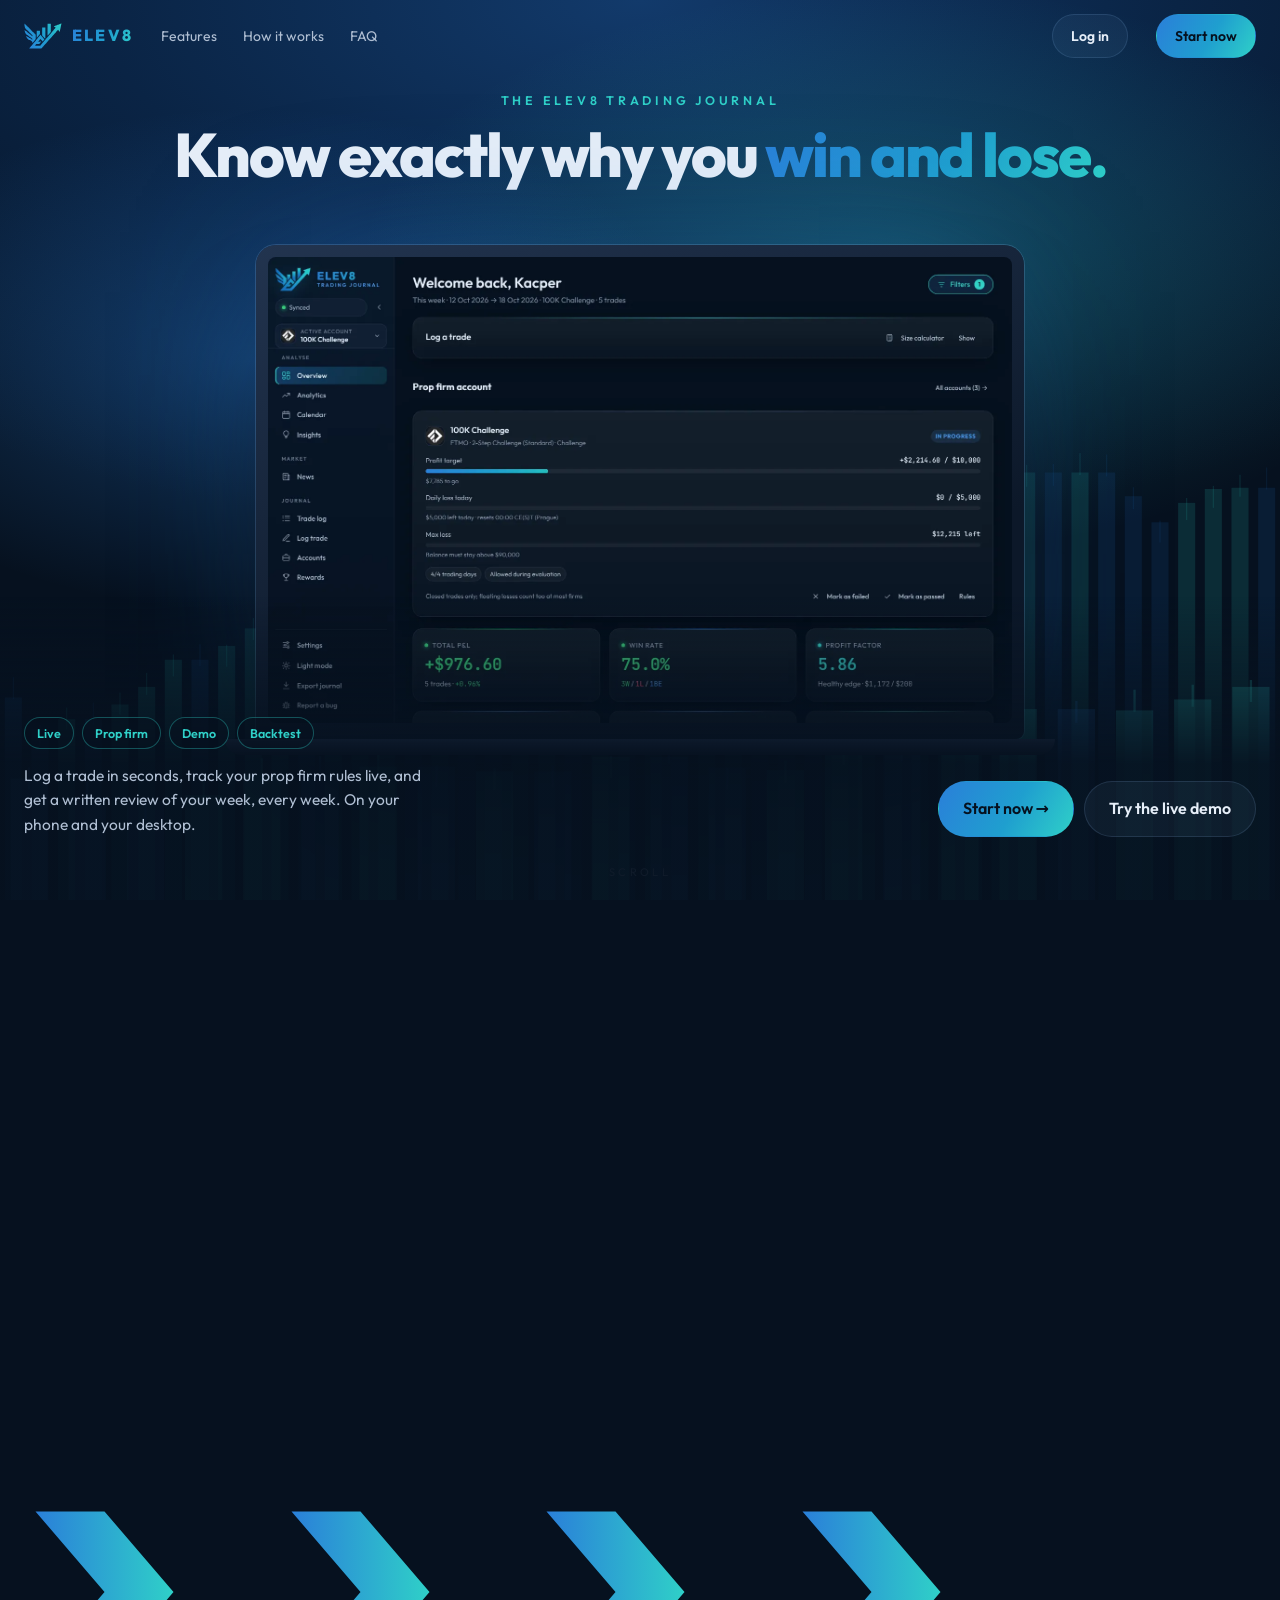
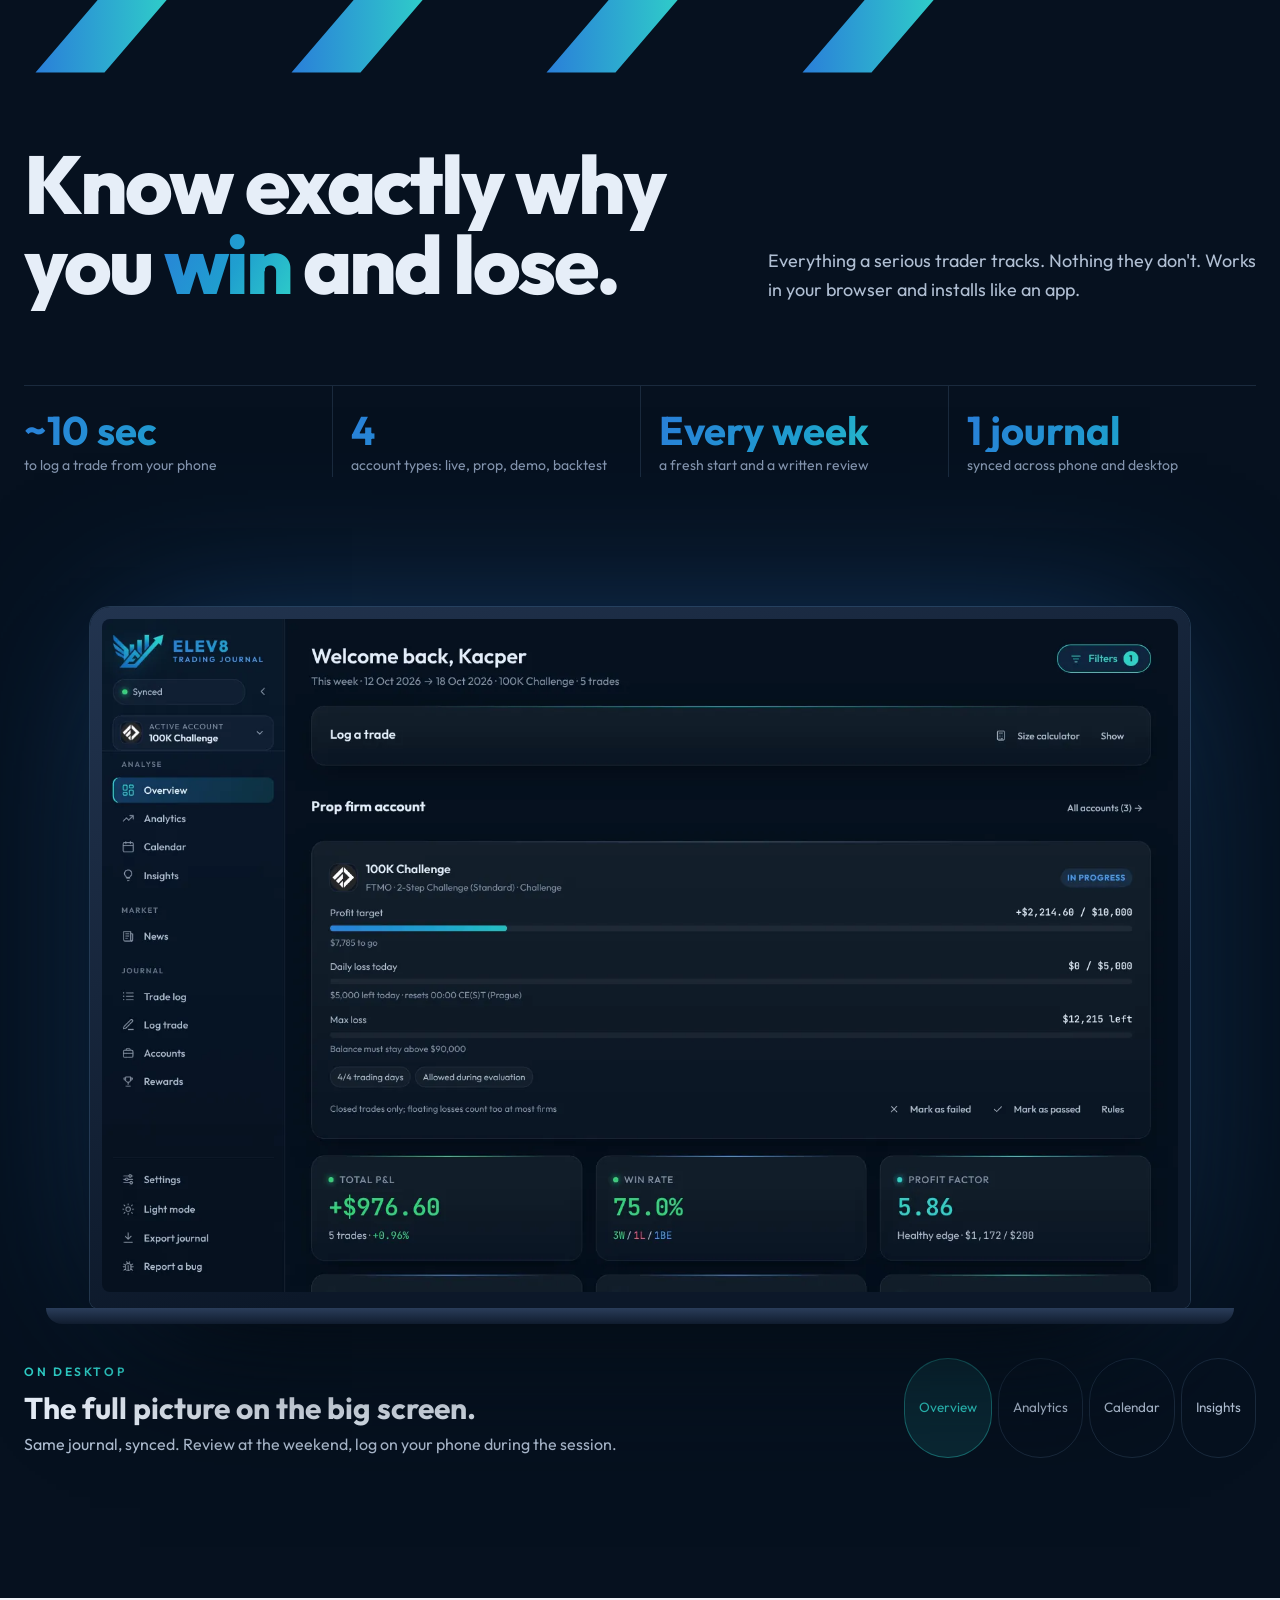
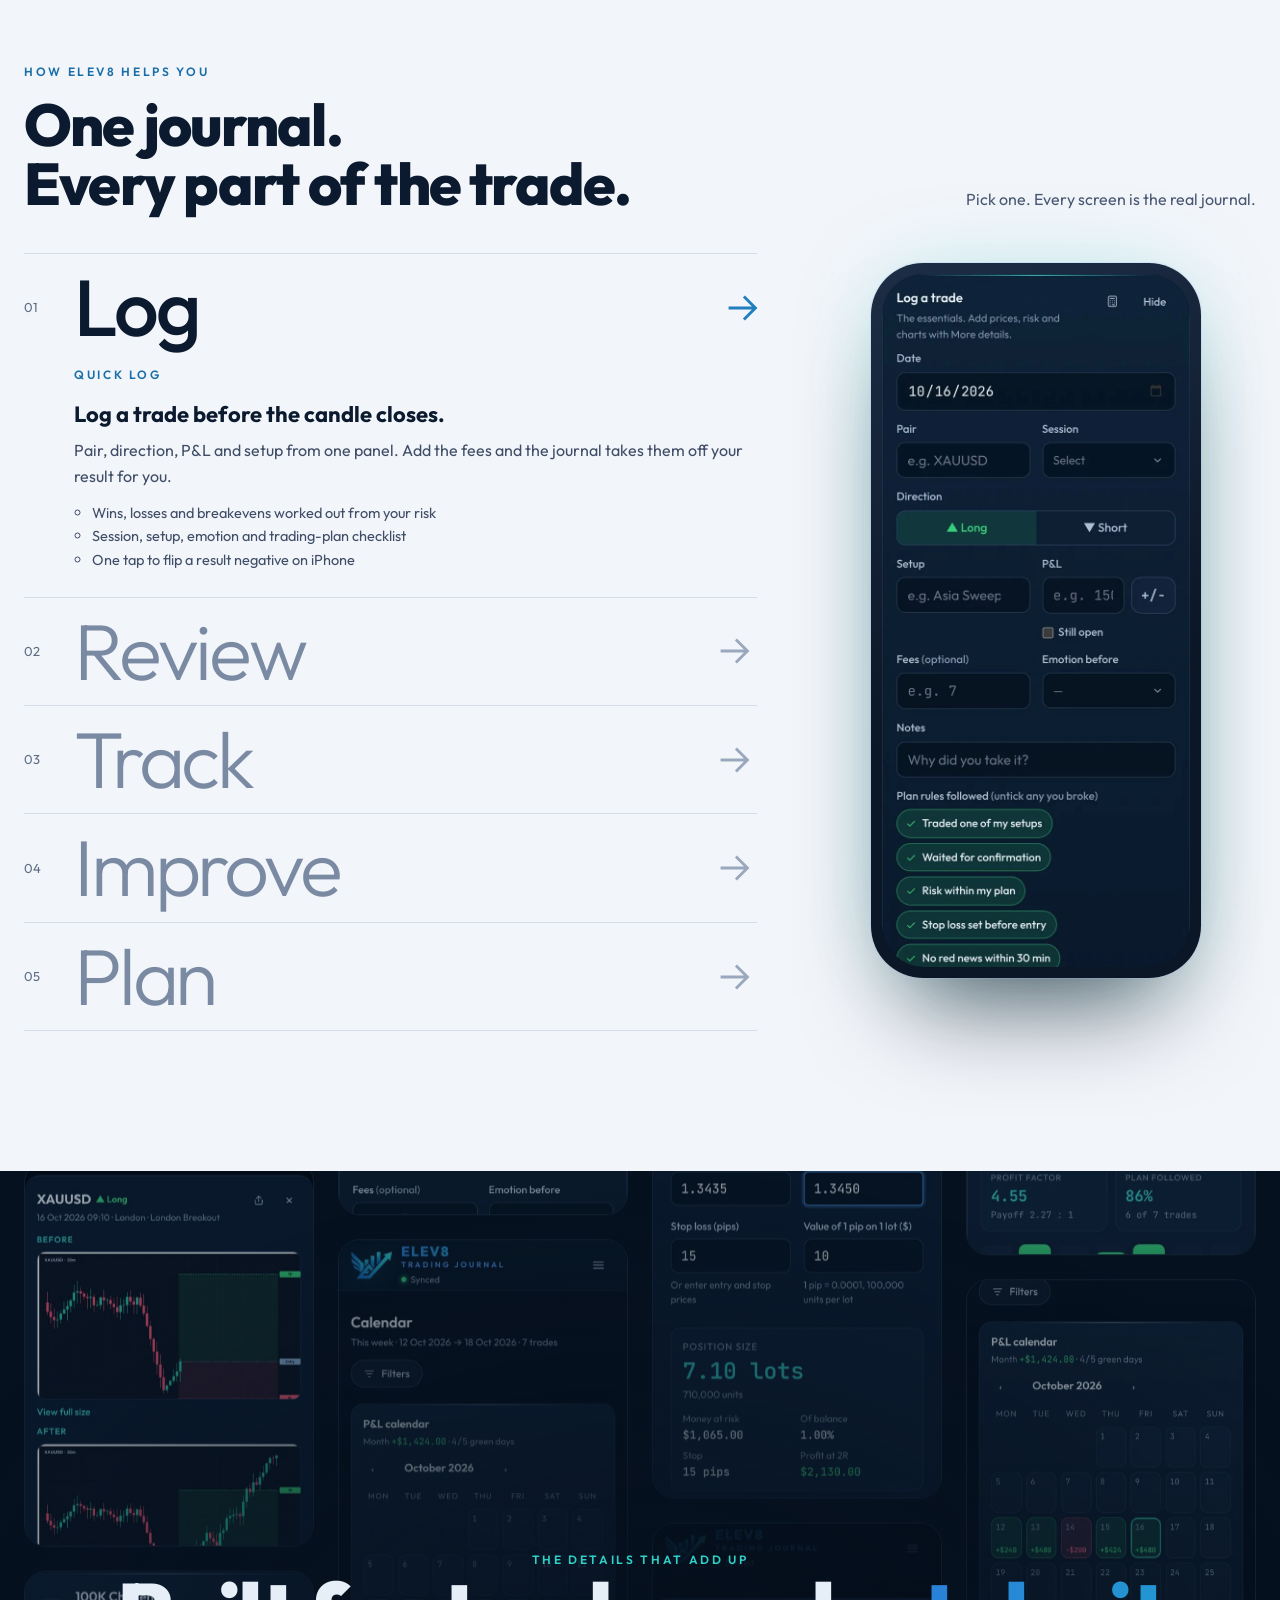
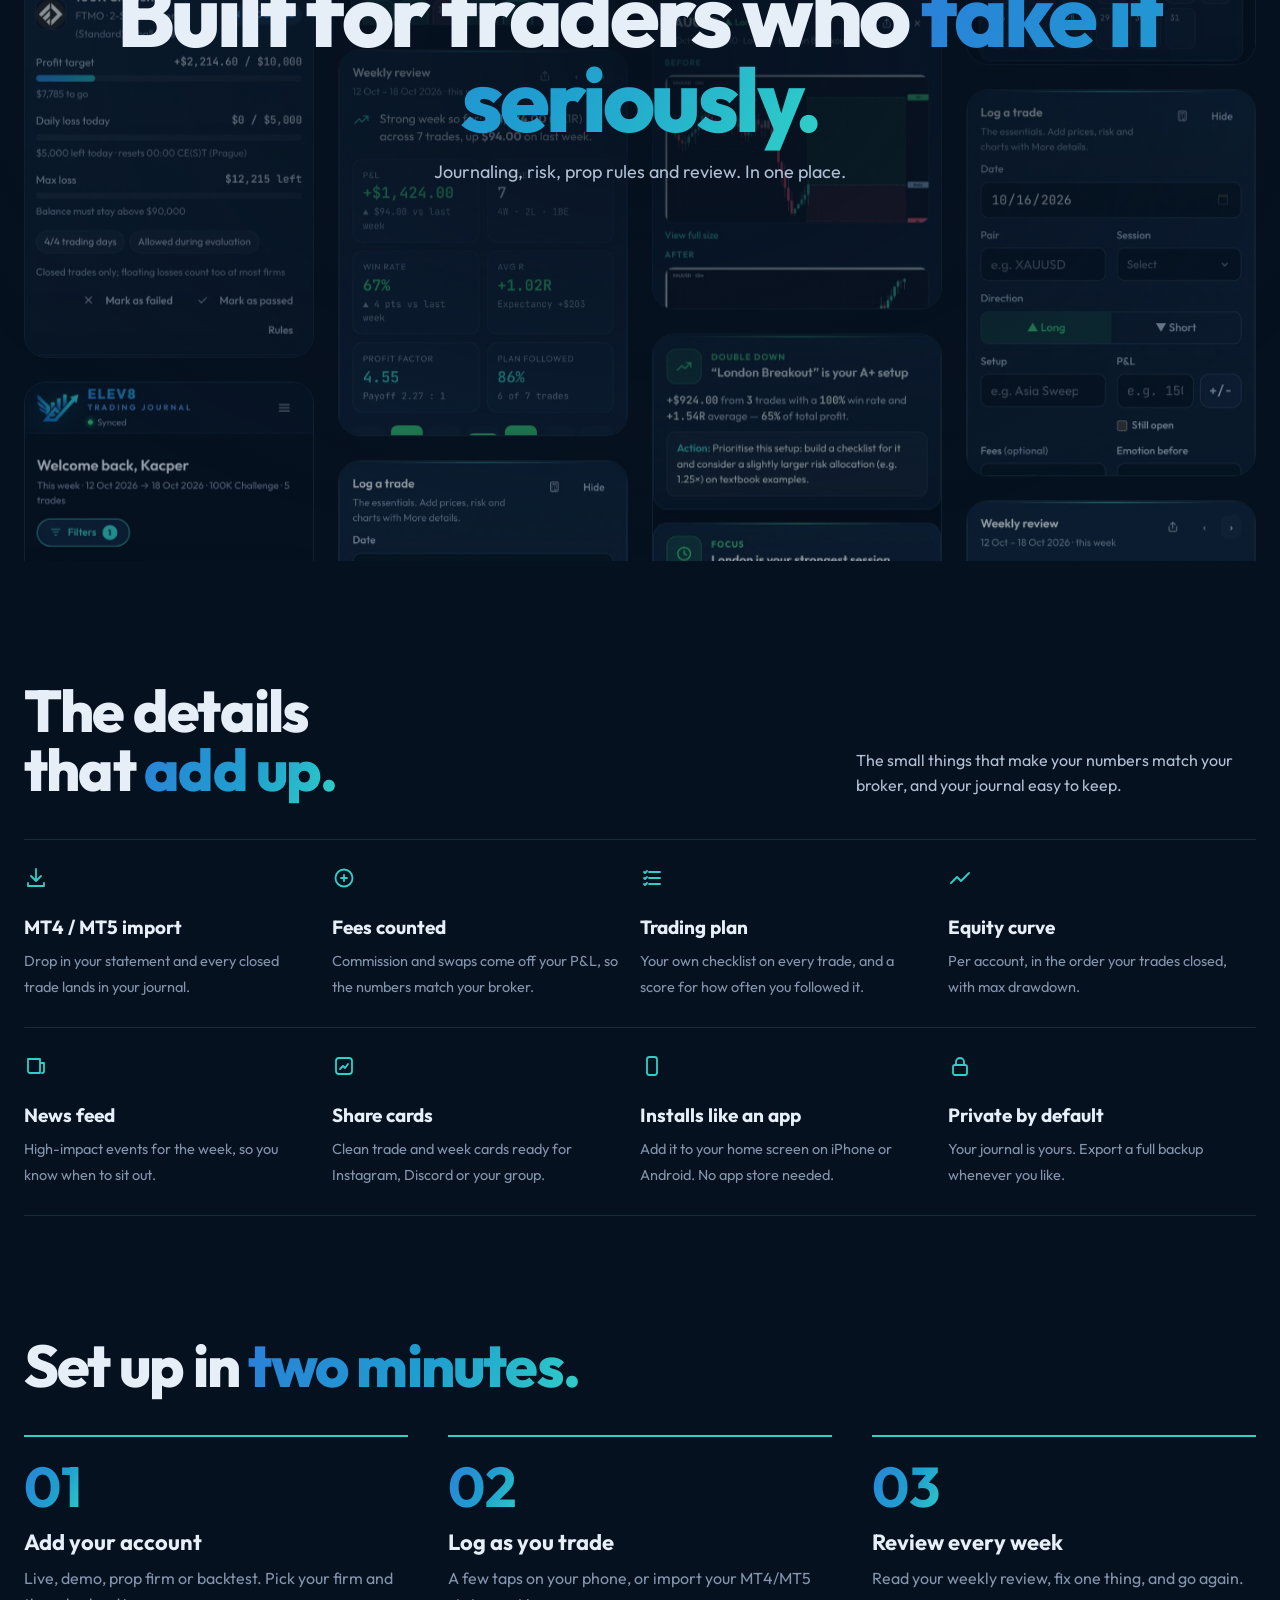
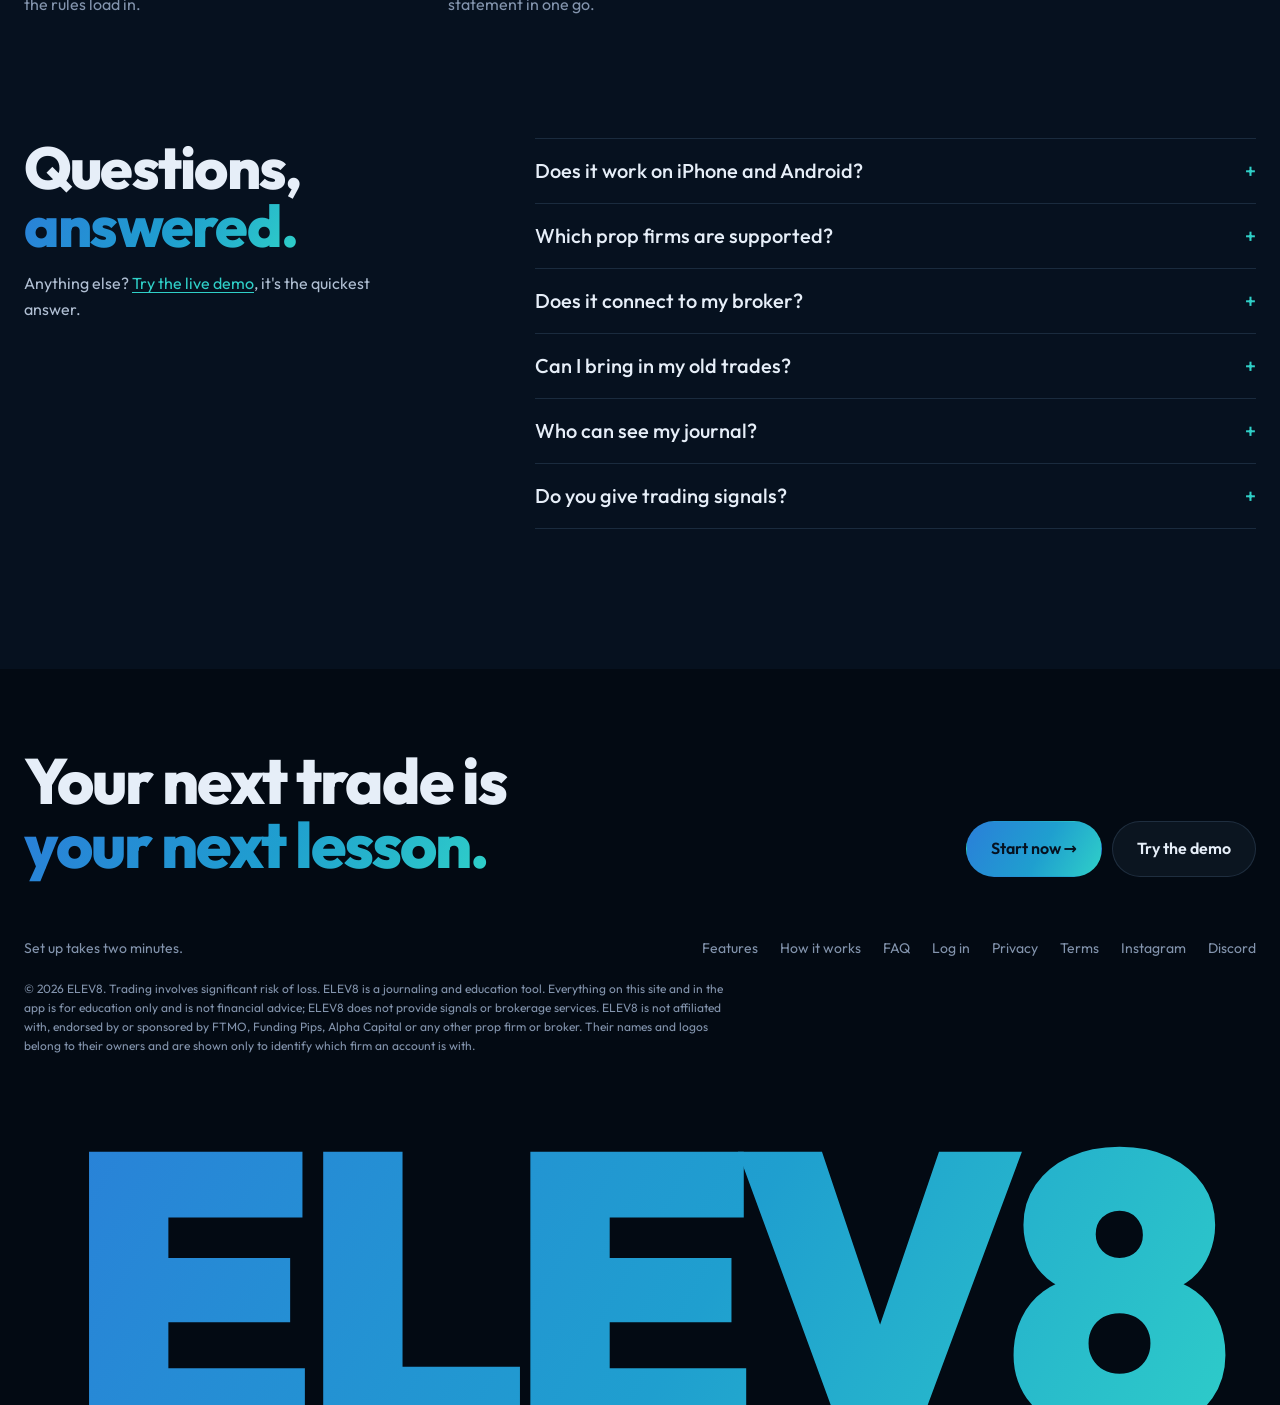
==== docs/index.html @ 0c7364f2 "Journal mode hides the prop firm account panel on Overview Co-Authored-By: Claude Opus 5.5 <noreply@" ====
<!doctype html>
<html lang="en" class="hosted">
<head>
<meta charset="utf-8">
<meta http-equiv="Content-Security-Policy" content="default-src 'self'; script-src 'self' 'sha256-nQVHNu0WE5DJLwIZORXJhYY7748R28jB2YKYSUaYlsM=' 'sha256-c6W4PE3HIkyULQqRb2MnRhQfaQauP/W0P3/32KxJhAA=' 'sha256-krVT6bWjdQW5XYFjU4PiqvoltU48V4tcCgIKdKc7EbA=' 'sha256-FGcmVuy+PgMmFzURK4RbDXxIjwLiCVnpHRUwoGQFYeQ=' 'sha256-JvfXQl57NMHbKW05BtX+049N6tFuDpipeJe25lFT6lQ=' 'sha256-L3PDd2na2sAg21qh8GNgo3jrGhNNTStGwrfxVdBJoAI=' https://static.cloudflareinsights.com https://challenges.cloudflare.com; style-src 'self' 'unsafe-inline'; font-src 'self' data:; img-src 'self' data: blob: https:; connect-src 'self' https://jkxcoebilwcqeeziqhwn.supabase.co blob: https://cloudflareinsights.com; worker-src 'self' blob:; manifest-src 'self'; frame-src https://challenges.cloudflare.com; object-src 'none'; base-uri 'self'; form-action 'self'; upgrade-insecure-requests">
<script>if (window.top !== window.self) { document.documentElement.style.display = "none"; try { window.top.location.replace(window.location.href); } catch (e) {} }</script>
<meta name="viewport" content="width=device-width, initial-scale=1, viewport-fit=cover">
<meta property="og:type" content="website">
<meta property="og:site_name" content="ELEV8 Trading Journal">
<meta property="og:title" content="ELEV8 Trading Journal">
<meta property="og:description" content="Know exactly why you win and lose. Log trades, track prop firm rules and review every week.">
<meta property="og:image" content="https://elev8tradingjournal.com/home/img/overview-desk.jpg">
<meta property="og:url" content="https://elev8tradingjournal.com/">
<meta name="twitter:card" content="summary_large_image">
<script>window.ELEV8_BUILD = "86dc572a04";</script>
<script>
  // elev8tradingjournal.com shows the homepage, except for people who are signed in on this device (their
  // journal opens straight away) and someone keeping a journal on this device without an account. The installed
  // app, email buttons (?verify), confirmation links and ?login / ?signup / ?demo / ?app open the journal directly.
  (function () { try {
    if (/[?&](app|login|signup|demo|verify)(=|&|$)/.test(location.search) || /access_token|error_code|type=/.test(location.hash)) return;
    if ((window.matchMedia && matchMedia("(display-mode: standalone)").matches) || navigator.standalone) return;
    var get = function (k) { try { return JSON.parse(localStorage.getItem(k) || "null"); } catch (e) { return null; } };
    // "Remember me" was off and the browser has been closed since: no longer signed in.
    var gone = get("tj.sb.forget.v1") && !/(?:^|;\s*)tj_alive=1/.test(document.cookie);
    var session = get("tj.sb.session.v1"), trades = get("tj.trades.v1");
    if (session && session.refresh_token && !gone) return;
    if (!get("tj.sb.email.v1") && trades && trades.length) return;
    // Signed out because the browser was closed: let the journal clear this device and end the sign-in on
    // the server first (it goes to the homepage when done), hidden, with a fallback in case it can't.
    if (gone) { window.ELEV8_FORGET_HOME = 1; document.documentElement.style.visibility = "hidden"; setTimeout(function () { location.replace("home/"); }, 3000); return; }
    location.replace("home/");
  } catch (e) {} })();
</script>
<title>ELEV8 Trading Journal</title>
<meta name="theme-color" content="#06111f">
<meta name="color-scheme" content="dark">
<meta name="apple-mobile-web-app-capable" content="yes">
<meta name="mobile-web-app-capable" content="yes">
<meta name="apple-mobile-web-app-status-bar-style" content="black-translucent">
<meta name="apple-mobile-web-app-title" content="ELEV8">
<link rel="manifest" href="manifest.webmanifest">
<link rel="apple-touch-icon" href="icons/apple-touch-icon.png">
<link rel="icon" type="image/png" sizes="32x32" href="icons/favicon-32.png">
<script>window.ELEV8_SUPABASE = {"url": "https://jkxcoebilwcqeeziqhwn.supabase.co", "key": "sb_publishable_K_X-lBQ1wsN86Bo4Ip8-Sg_OPIsLES6", "turnstile": "0x4AAAAAAFaOp47HqWkFd3gy"};</script>
<style>
  /* Keep content clear of the iPhone status bar and home indicator when opened from the home screen. */
  html { background: #06111f; padding: env(safe-area-inset-top, 0px) env(safe-area-inset-right, 0px) env(safe-area-inset-bottom, 0px) env(safe-area-inset-left, 0px); }
  body { margin: 0; }
  [hidden] { display: none !important; }
</style>
<script>try { if (localStorage.getItem("tj.theme.v1") === "light") document.documentElement.classList.add("light-mode"); if ((JSON.parse(localStorage.getItem("tj.ui.v1") || "{}") || {}).sideCollapsed) document.documentElement.classList.add("side-collapsed"); } catch (e) { /* storage blocked: defaults */ }</script>
<meta name="description" content="ELEV8 trading journal and performance dashboard: log trades, track emotions and sessions, and see analytics.">
<style>
:root {
  /* ELEV8 palette: royal blue to teal from the logo, on the logo's deep navy.
     Green and red stay reserved for profit and loss; amber is only for warnings. */
  color-scheme: dark;
  --bg: #06111f;
  --bg-2: #0a1a2d;
  --surface: rgba(150, 195, 245, 0.05);
  --surface-2: rgba(150, 195, 245, 0.028);
  --surface-hover: rgba(150, 195, 245, 0.08);
  --border: rgba(150, 195, 245, 0.11);
  --border-strong: rgba(150, 195, 245, 0.2);
  --highlight: rgba(170, 220, 255, 0.42);
  --text: #e6eef8;
  --text-2: #b0bfd3;
  --muted: #8394ad;
  --brand: #1f6fc4;
  --brand-2: #25c0c0;
  --brand-grad: linear-gradient(120deg, #2a7fd9 0%, #1f9fcf 55%, #25c0c0 100%);
  --brand-glow: rgba(31, 111, 196, 0.32);
  --teal-glow: rgba(37, 192, 192, 0.16);
  --green: #34d27b;
  --green-soft: rgba(52, 210, 123, 0.14);
  --red: #ff5c7a;
  --red-soft: rgba(255, 92, 122, 0.14);
  --blue: #4a9af0;
  --blue-soft: rgba(74, 154, 240, 0.14);
  --accent: #2fd0c8;
  --accent-soft: rgba(47, 208, 200, 0.14);
  --warn: #f5b84a;
  --warn-soft: rgba(245, 184, 74, 0.14);
  --neutral: #7c8aa3;
  --grid: rgba(150, 195, 245, 0.07);
  --focus: #8fd8ff;
  --radius: 18px;
  --radius-sm: 12px;
  --blur: blur(18px) saturate(140%);
  --font-sans: "Outfit", system-ui, -apple-system, "Segoe UI", sans-serif;
  --font-mono: "JetBrains Mono", ui-monospace, "SFMono-Regular", Menlo, monospace;
  --shadow: 0 10px 40px -12px rgba(0, 0, 0, 0.6);
  /* Surfaces that differ between dark and light */
  --glow-3: rgba(31, 111, 196, 0.14);
  --glow-opacity: 0.35;
  --header-bg: rgba(6, 17, 31, 0.78);
  --header-solid: #071728;
  --card-bg: linear-gradient(180deg, rgba(255, 255, 255, 0.06), rgba(255, 255, 255, 0.02));
  --card-solid: linear-gradient(180deg, #0e2238, #0a192b);
  --active-bg: linear-gradient(120deg, rgba(42, 127, 217, 0.34), rgba(37, 192, 192, 0.16));
  --active-ring: rgba(47, 208, 200, 0.38);
  --input-bg: rgba(4, 14, 26, 0.62);
  --placeholder: #6b7389;
  --popup-bg: #0b1d33;
  --float-bg: rgba(9, 24, 41, 0.96);
  --track: rgba(255, 255, 255, 0.06);
  --tint: rgba(255, 255, 255, 0.035);
  --backdrop: rgba(2, 8, 16, 0.68);
  --chart-bg: #0b1424;
  --sidebar-bg: linear-gradient(180deg, rgba(10, 26, 45, 0.94), rgba(6, 17, 31, 0.97));
  --drawer-bg: #0a1a2d;
}

/* Home-screen app on iPhone: the status bar text is always white, so keep a navy strip behind it in light mode. */
:root.light-mode body::after { content: ""; position: fixed; top: 0; left: 0; right: 0; height: env(safe-area-inset-top, 0px); background: #0b1a2e; z-index: 100; pointer-events: none; }
/* Light mode: same ELEV8 blues and teals on a bright, airy base. Green/red get deeper for contrast on white. */
:root.light-mode {
  color-scheme: light;
  --bg: #eef3f9;
  --bg-2: #e3ebf5;
  --surface: rgba(20, 60, 110, 0.045);
  --surface-2: rgba(20, 60, 110, 0.03);
  --surface-hover: rgba(20, 60, 110, 0.08);
  --border: rgba(20, 50, 95, 0.12);
  --border-strong: rgba(20, 50, 95, 0.2);
  --highlight: rgba(255, 255, 255, 0.9);
  --text: #0d1b2e;
  --text-2: #33445c;
  --muted: #5d6d84;
  --brand-glow: rgba(31, 111, 196, 0.16);
  --teal-glow: rgba(37, 192, 192, 0.12);
  --green: #13955a;
  --green-soft: rgba(19, 149, 90, 0.12);
  --red: #d8344f;
  --red-soft: rgba(216, 52, 79, 0.1);
  --blue: #1f6fc4;
  --blue-soft: rgba(31, 111, 196, 0.11);
  --accent: #0e8f8a;
  --accent-soft: rgba(14, 143, 138, 0.12);
  --warn: #b7770c;
  --warn-soft: rgba(212, 145, 30, 0.14);
  --neutral: #6a7890;
  --grid: rgba(20, 50, 95, 0.08);
  --focus: #1f6fc4;
  --shadow: 0 10px 32px -14px rgba(20, 45, 85, 0.22);
  --glow-3: rgba(31, 111, 196, 0.07);
  --glow-opacity: 0.16;
  --header-bg: rgba(248, 251, 255, 0.8);
  --header-solid: #f8fbff;
  --card-bg: linear-gradient(180deg, rgba(255, 255, 255, 0.92), rgba(255, 255, 255, 0.78));
  --card-solid: #ffffff;
  --active-bg: linear-gradient(120deg, rgba(42, 127, 217, 0.14), rgba(37, 192, 192, 0.1));
  --active-ring: rgba(14, 143, 138, 0.35);
  --input-bg: #ffffff;
  --placeholder: #8592a6;
  --popup-bg: #ffffff;
  --float-bg: rgba(255, 255, 255, 0.97);
  --track: rgba(20, 50, 95, 0.08);
  --tint: rgba(20, 60, 110, 0.04);
  --backdrop: rgba(15, 30, 55, 0.38);
  --chart-bg: #f1f5fa;
  --sidebar-bg: linear-gradient(180deg, #f9fbfe, #eef3f9);
  --drawer-bg: #f9fbfe;
}

* { box-sizing: border-box; }
html { -webkit-text-size-adjust: 100%; text-size-adjust: 100%; }
[hidden] { display: none !important; }
body {
  margin: 0;
  overflow-x: hidden;
  background: var(--bg);
  color: var(--text);
  font-family: var(--font-sans);
  font-size: 15px;
  line-height: 1.5;
  position: relative;
}
body::before {
  content: "";
  position: fixed;
  inset: 0;
  z-index: -2;
  background:
    radial-gradient(1000px 640px at 50% -10%, var(--brand-glow), transparent 62%),
    radial-gradient(760px 560px at 100% 18%, var(--teal-glow), transparent 60%),
    radial-gradient(900px 700px at 0% 100%, var(--glow-3), transparent 60%),
    linear-gradient(180deg, var(--bg) 0%, var(--bg-2) 100%);
}
/* Soft background glows. Drawn as wide, gently fading gradients rather than blurred circles:
   same look, but a blur filter this size made scrolling and the sidebar animation stutter (worst in Safari). */
.glow {
  position: absolute;
  z-index: -1;
  width: 700px;
  height: 700px;
  margin: -90px 0 0 -90px;
  opacity: var(--glow-opacity);
  pointer-events: none;
}
.glow.blue { background: radial-gradient(circle closest-side, rgba(31, 111, 196, 0.42), rgba(31, 111, 196, 0.2) 45%, rgba(31, 111, 196, 0.06) 75%, transparent); }
.glow.green { background: radial-gradient(circle closest-side, rgba(37, 192, 192, 0.3), rgba(37, 192, 192, 0.14) 45%, rgba(37, 192, 192, 0.04) 75%, transparent); }

.mono, .num { font-family: var(--font-mono); font-feature-settings: "tnum" 1; }
.pos { color: var(--green); }
.neg { color: var(--red); }
.neu { color: var(--blue); }
.hl { color: var(--accent); }
.warn-text { color: var(--warn); }
.muted { color: var(--muted); }

a { color: var(--blue); }
:focus-visible { outline: 2px solid var(--focus); outline-offset: 2px; border-radius: 6px; }
.sr-only {
  position: absolute !important; width: 1px; height: 1px; padding: 0; margin: -1px;
  overflow: hidden; clip: rect(0 0 0 0); white-space: nowrap; border: 0;
}

/* ---------- Layout ---------- */
.container { width: 100%; max-width: 1400px; margin: 0 auto; padding: 0 24px; position: relative; }
header.top {
  position: sticky; top: env(safe-area-inset-top, 0px); z-index: 40;
  background: var(--header-bg);
  backdrop-filter: var(--blur); -webkit-backdrop-filter: var(--blur);
  border-bottom: 1px solid var(--border);
}
.top-inner { display: flex; align-items: center; gap: 20px; min-height: 68px; flex-wrap: wrap; padding-top: 10px; padding-bottom: 10px; }
.brand { display: flex; align-items: center; gap: 12px; margin-right: auto; }
.brand-logo { height: 44px; width: auto; display: block; filter: drop-shadow(0 4px 14px rgba(37, 192, 192, 0.25)); }
.brand h1 { margin: 0; line-height: 1.05; display: flex; flex-direction: column; }
.brand .wordmark {
  font-weight: 800; font-size: 22px; letter-spacing: 1.5px;
  background: var(--brand-grad); -webkit-background-clip: text; background-clip: text; color: transparent;
}
.brand .sub-title { font-size: 10.5px; font-weight: 600; letter-spacing: 3px; color: var(--blue); text-transform: uppercase; margin-top: 2px; }
.brand p { margin: 4px 0 0; font-size: 12.5px; color: var(--muted); }

.tabs {
  display: flex; gap: 4px; padding: 4px; margin-bottom: 12px; border-radius: 14px; background: var(--surface-2); border: 1px solid var(--border);
  overflow-x: auto; scrollbar-width: none; -webkit-overflow-scrolling: touch; scroll-snap-type: x proximity;
}
.tabs::-webkit-scrollbar { display: none; }
.tab {
  appearance: none; border: 0; background: transparent; color: var(--text-2);
  font: 500 14px var(--font-sans); padding: 9px 16px; border-radius: 10px; cursor: pointer; white-space: nowrap; flex: 1 0 auto; justify-content: center; scroll-snap-align: start;
  display: inline-flex; align-items: center; gap: 8px; transition: background .2s, color .2s;
}
.tab:hover { color: var(--text); background: var(--surface); }
.tab[aria-selected="true"] {
  color: var(--text);
  background: var(--active-bg);
  box-shadow: inset 0 0 0 1px var(--active-ring);
}
main { padding: 28px 0 80px; overflow: clip; position: relative; } /* the background glows never make a short page scroll */
[role="tabpanel"][hidden] { display: none; }

.section { margin-top: 22px; }
.section-head { display: flex; align-items: baseline; justify-content: space-between; gap: 12px; flex-wrap: wrap; margin: 0 0 14px; }
.section-head h2 { font-size: 18px; font-weight: 600; margin: 0; letter-spacing: .2px; }
.section-head p { margin: 0; color: var(--muted); font-size: 13px; }

.grid { display: grid; gap: 18px; }
.grid-main { grid-template-columns: minmax(0, 2fr) minmax(0, 1fr); }
.grid-half { grid-template-columns: repeat(2, minmax(0, 1fr)); }
@media (max-width: 1040px) {
  .grid-main, .grid-half { grid-template-columns: minmax(0, 1fr); }
}

/* ---------- Glass card ---------- */
.card {
  position: relative;
  background: var(--card-bg);
  border: 1px solid var(--border);
  border-radius: var(--radius);
  /* No backdrop blur: the background is already soft, and blurring it again made animations and scrolling stutter. */
  box-shadow: var(--shadow);
  padding: 20px;
  min-width: 0;
}
.card::before {
  content: ""; position: absolute; top: 0; left: 12%; right: 12%; height: 1px;
  background: linear-gradient(90deg, transparent, var(--highlight), transparent);
  pointer-events: none;
}
.card.accent-green::before { background: linear-gradient(90deg, transparent, var(--green), transparent); }
.card.accent-red::before { background: linear-gradient(90deg, transparent, var(--red), transparent); }
.card.accent-blue::before { background: linear-gradient(90deg, transparent, var(--blue), transparent); }
.card.accent-teal::before { background: linear-gradient(90deg, transparent, var(--accent), transparent); }
.card.accent-warn::before { background: linear-gradient(90deg, transparent, var(--warn), transparent); }
.card h3 { margin: 0; font-size: 15px; font-weight: 600; }
.card-head { display: flex; align-items: flex-start; justify-content: space-between; gap: 12px; margin-bottom: 14px; flex-wrap: wrap; }
.card-head .sub { color: var(--muted); font-size: 12.5px; margin-top: 2px; }

/* ---------- Reveal animation ---------- */
.reveal { opacity: 0; transform: translateY(18px); animation: fadeUp .7s cubic-bezier(.2, .7, .2, 1) forwards; animation-delay: calc(var(--d, 0) * 90ms); }
@keyframes fadeUp { to { opacity: 1; transform: none; } }

/* ---------- Toolbar / filters ---------- */
.toolbar { display: flex; gap: 12px; align-items: center; flex-wrap: wrap; justify-content: space-between; }
.toolbar .left { display: flex; gap: 10px; align-items: center; flex-wrap: wrap; }
.toolbar h2 { margin: 0; font-size: 24px; font-weight: 600; }
.toolbar .lead { margin: 2px 0 0; color: var(--muted); font-size: 13.5px; }
/* Analytics filters: one button beside the title; the options open in a panel (a sheet on phones). */
#analyticsHeader .toolbar { align-items: flex-start; flex-wrap: nowrap; }
.filter-btn { all: unset; box-sizing: border-box; flex-shrink: 0; margin-top: 6px; display: inline-flex; align-items: center; gap: 8px; height: 38px; padding: 0 16px; border-radius: 999px; border: 1px solid var(--border-strong); background: var(--surface); font-size: 14px; font-weight: 500; color: var(--text-2); cursor: pointer; transition: border-color .15s, background-color .15s, color .15s; }
.filter-btn .ni { width: 17px; height: 17px; opacity: .9; }
.filter-btn:hover { color: var(--text); border-color: var(--accent); }
.filter-btn:focus-visible { outline: 2px solid var(--focus); outline-offset: 2px; }
.filter-btn.on, .filter-btn[aria-expanded="true"] { border-color: var(--accent); color: var(--accent); background: var(--blue-soft); }
.filter-badge { min-width: 20px; height: 20px; padding: 0 6px; box-sizing: border-box; border-radius: 999px; background: var(--accent); color: #06111f; font-size: 11.5px; font-weight: 700; display: inline-grid; place-items: center; }
.filter-panel { position: absolute; z-index: 70; overflow-y: auto; overscroll-behavior: contain; width: 380px; max-width: calc(100vw - 32px); box-sizing: border-box; padding: 18px 20px 20px; border-radius: 16px; background: var(--card-solid); border: 1px solid var(--border-strong); box-shadow: 0 24px 60px rgba(0, 0, 0, .45); display: grid; gap: 14px; }
.filter-panel[hidden] { display: none; }
.filter-panel .field { margin: 0; }
.fp-head { display: flex; justify-content: space-between; align-items: center; }
.fp-head h4 { margin: 0; font-size: 16px; }
.fp-grab { display: none; }
.fp-periods { display: flex; flex-wrap: wrap; gap: 6px; margin-top: 2px; }
.filter-panel .lbl { display: block; margin-bottom: 6px; }
.fp-periods button { all: unset; cursor: pointer; max-width: 100%; overflow: hidden; text-overflow: ellipsis; white-space: nowrap; box-sizing: border-box; padding: 6px 12px; border-radius: 999px; border: 1px solid var(--border); font-size: 13px; color: var(--text-2); transition: border-color .15s, background-color .15s, color .15s; }
.fp-periods button:hover { border-color: var(--border-strong); color: var(--text); }
.fp-periods button[aria-checked="true"] { border-color: var(--accent); color: var(--accent); background: var(--blue-soft); }
.fp-periods button:focus-visible { outline: 2px solid var(--focus); outline-offset: 2px; }
.fp-dates:not(:has(.field:not([hidden]))) { display: none; }
.fp-dates { margin: 0; }
.fp-btns { display: flex; justify-content: space-between; gap: 10px; margin-top: 4px; }
.fp-btns .btn:disabled { opacity: .45; cursor: default; }
.filter-dim { position: fixed; inset: 0; z-index: 65; background: rgba(2, 8, 18, .55); }
.filter-dim[hidden] { display: none; }
.sheet-open, .sheet-open body { overflow: hidden; }

.banner {
  display: flex; gap: 14px; align-items: center; justify-content: space-between; flex-wrap: wrap;
  padding: 14px 18px; margin-top: 18px; border-radius: var(--radius-sm);
  background: var(--warn-soft); border: 1px solid rgba(245, 184, 74, 0.35);
}
.banner p { margin: 0; font-size: 14px; }
.banner .actions { display: flex; gap: 8px; flex-wrap: wrap; }

/* ---------- Controls ---------- */
.btn {
  appearance: none; cursor: pointer; border-radius: 11px; border: 1px solid var(--border-strong);
  background: var(--surface); color: var(--text); font: 500 14px var(--font-sans);
  padding: 9px 15px; display: inline-flex; align-items: center; gap: 8px; transition: background .2s, border-color .2s, transform .1s;
  text-decoration: none;
}
.btn:hover { background: var(--surface-hover); }
.btn:active { transform: translateY(1px); }
.btn.primary { background: var(--brand-grad); border-color: transparent; color: #031421; font-weight: 600; }
.btn.primary:hover { filter: brightness(1.08); }
.btn.success { background: linear-gradient(180deg, #34d27b, #22b86a); border-color: transparent; color: #03170e; font-weight: 600; }
.btn.danger { color: var(--red); border-color: rgba(255, 92, 122, 0.4); }
.btn.danger:hover { background: var(--red-soft); }
.btn.sm { padding: 6px 10px; font-size: 13px; border-radius: 9px; }
.btn.ghost { background: transparent; border-color: transparent; color: var(--text-2); }
.btn.ghost:hover { background: var(--surface); color: var(--text); }

input, select, textarea {
  font: 400 14px var(--font-sans); color: var(--text);
  background: var(--input-bg); border: 1px solid var(--border-strong); border-radius: 10px;
  padding: 10px 12px; width: 100%; min-width: 0; transition: border-color .2s, box-shadow .2s;
}
input[type="number"], input[type="date"], input[type="time"] { font-family: var(--font-mono); }
/* iPhone Safari gives date/time fields a fixed native width that ignores the layout; let them shrink. */
input[type="date"], input[type="time"] { -webkit-appearance: none; appearance: none; display: block; min-width: 0; max-width: 100%; min-height: 42px; }
input::-webkit-date-and-time-value { text-align: left; }
dialog { overflow-x: hidden; }
dialog .dlg-body { min-width: 0; }
.acct-grid > .field, .fields > .field { min-width: 0; }
input::placeholder, textarea::placeholder { color: var(--placeholder); }
input:focus, select:focus, textarea:focus { outline: none; border-color: var(--blue); box-shadow: 0 0 0 3px rgba(74, 154, 240, 0.2); }
select option { background: var(--popup-bg); color: var(--text); }
/* ELEV8 dropdowns (see enhanceSelect) */
select.dd-native { position: absolute !important; width: 1px !important; height: 1px !important; padding: 0 !important; border: 0 !important; min-height: 0 !important; opacity: 0 !important; pointer-events: none !important; overflow: hidden; clip-path: inset(50%); }
.field, .acct-assign, .table-tools { position: relative; }
.dd { box-sizing: border-box; display: flex; align-items: center; gap: 10px; width: 100%; min-width: 0; min-height: 42px; padding: 10px 12px; text-align: left; cursor: pointer;
  font: 400 14px var(--font-sans); color: var(--text); background: var(--input-bg); border: 1px solid var(--border-strong); border-radius: 10px; transition: border-color .2s, box-shadow .2s; }
.dd:hover { border-color: var(--accent); }
.dd:focus-visible, .dd[aria-expanded="true"] { outline: none; border-color: var(--blue); box-shadow: 0 0 0 3px rgba(74, 154, 240, 0.2); }
.dd[aria-invalid="true"] { border-color: var(--red); }
.dd:disabled { opacity: .55; cursor: default; }
.dd[hidden] { display: none; }
.dd .dd-v { flex: 1; min-width: 0; white-space: nowrap; overflow: hidden; text-overflow: ellipsis; }
.dd.placeholder .dd-v { color: var(--placeholder); }
.dd-chev { width: 16px; height: 16px; flex-shrink: 0; fill: none; stroke: var(--muted); stroke-width: 1.8; stroke-linecap: round; stroke-linejoin: round; transition: transform .15s; }
.dd[aria-expanded="true"] .dd-chev { transform: rotate(180deg); }
.table-tools .dd { width: auto; min-height: 38px; padding: 8px 12px; }
.acct-assign .dd { flex: 1 1 160px; min-width: 0; max-width: 100%; width: auto; }
.dd-pop { position: fixed; inset: 0; z-index: 90; margin: 0; padding: 0; border: 0; background: transparent; width: auto; height: auto; max-width: none; max-height: none; overflow: visible; color: var(--text); pointer-events: none; }
.dd-pop[hidden] { display: none; }
.dd-pop:popover-open { display: block; }
.dd-sheet { position: fixed; pointer-events: auto; box-sizing: border-box; padding: 6px; border-radius: 12px; background: var(--card-solid); border: 1px solid var(--border-strong); box-shadow: 0 20px 50px rgba(0, 0, 0, .45); overflow-y: auto; overscroll-behavior: contain; }
.dd-sheet:focus { outline: none; }
.dd-grab, .dd-title { display: none; }
.dd-list { display: grid; gap: 2px; }
.dd-opt { all: unset; box-sizing: border-box; cursor: pointer; display: flex; align-items: center; gap: 10px; padding: 9px 11px; border-radius: 8px; font: 400 14px var(--font-sans); color: var(--text); }
.dd-opt > span { flex: 1; min-width: 0; overflow-wrap: anywhere; }
.dd-opt.muted { color: var(--muted); }
.dd-opt:hover, .dd-opt:focus-visible { background: var(--surface-2); outline: none; }
.dd-opt[aria-selected="true"] { background: var(--blue-soft); color: var(--accent); font-weight: 500; }
.dd-opt .ni { width: 16px; height: 16px; opacity: 1; color: var(--accent); }
.dd-opt[disabled] { opacity: .45; cursor: default; }
/* Phones: the list slides up from the bottom over a dimmed page. */
.dd-pop.phone { pointer-events: auto; background: rgba(2, 8, 18, .55); }
.dd-pop.phone .dd-sheet { left: 0; right: 0; bottom: 0; top: auto; max-height: 75vh; border-radius: 20px 20px 0 0; border-width: 1px 0 0; padding: 10px 14px calc(18px + env(safe-area-inset-bottom, 0px)); animation: sheetUp .26s cubic-bezier(.2, .7, .2, 1); }
.dd-pop.phone .dd-grab { display: block; width: 40px; height: 5px; border-radius: 99px; background: var(--border-strong); margin: 0 auto 10px; }
.dd-pop.phone .dd-title { display: block; font-size: 16px; font-weight: 600; margin: 0 4px 10px; }
.dd-pop.phone .dd-opt { padding: 13px 12px; font-size: 16px; }
textarea { resize: vertical; min-height: 96px; }
input[type="checkbox"], input[type="radio"] { width: auto; accent-color: var(--blue); }
input[type="range"] { padding: 0; accent-color: var(--brand-2); background: transparent; border: 0; }
::-webkit-calendar-picker-indicator { filter: invert(0.8); }
input[aria-invalid="true"], select[aria-invalid="true"] { border-color: var(--red); }

/* ---------- KPI ---------- */
.kpis { display: grid; grid-template-columns: repeat(6, minmax(0, 1fr)); gap: 16px; margin-top: 22px; }
@media (max-width: 1240px) { .kpis { grid-template-columns: repeat(3, minmax(0, 1fr)); } }
@media (max-width: 640px) { .kpis { grid-template-columns: repeat(2, minmax(0, 1fr)); gap: 12px; } }
.kpi { padding: 18px; display: flex; flex-direction: column; gap: 6px; container-type: inline-size; }
.kpi .label { display: flex; align-items: center; gap: 8px; font-size: 12.5px; color: var(--muted); text-transform: uppercase; letter-spacing: .9px; font-weight: 500; }
.kpi .dot { width: 7px; height: 7px; border-radius: 50%; background: currentColor; box-shadow: 0 0 10px currentColor; }
/* Numbers stay on one line: the font shrinks to fit the card (--len is the number's length, set when drawn). */
.kpi .value { --fs: 25px; font-family: var(--font-mono); font-size: min(var(--fs), calc(100cqi / (var(--len, 8) * 0.62))); font-weight: 600; letter-spacing: -0.5px; line-height: 1.2; white-space: nowrap; }
.kpi .value.split { --fs: 19px; }
.kpi .meta { font-size: 12.5px; color: var(--text-2); }
.kpi .meta .mono { font-size: 12px; }
@media (max-width: 640px) { .kpi { padding: 14px; } .kpi .value { --fs: 20px; } .kpi .value.split { --fs: 15px; } }

/* ---------- Charts ---------- */
.chart-wrap { position: relative; width: 100%; }
.chart-wrap svg { display: block; width: 100%; overflow: visible; }
.axis-label { fill: var(--muted); font: 11px var(--font-mono); }
.eq-line { fill: none; stroke: url(#eqStroke); stroke-width: 2.5; stroke-linejoin: round; stroke-linecap: round; }
.eq-dot { stroke: var(--bg); stroke-width: 2; transition: r .15s; }
.eq-dot.active { r: 7; }
.tooltip {
  position: absolute; pointer-events: none; z-index: 5; min-width: 170px;
  background: var(--float-bg); border: 1px solid var(--border-strong); border-radius: 12px;
  padding: 10px 12px; font-size: 12.5px; box-shadow: var(--shadow); backdrop-filter: var(--blur);
  opacity: 0; transform: translateY(4px); transition: opacity .15s, transform .15s;
}
.tooltip.show { opacity: 1; transform: none; }
.tooltip .row { display: flex; justify-content: space-between; gap: 16px; }
.tooltip .t { font-weight: 600; margin-bottom: 4px; }
.eq-stats { display: flex; gap: 22px; flex-wrap: wrap; }
.eq-stats div { display: flex; flex-direction: column; }
.eq-stats span:first-child { font-size: 11.5px; color: var(--muted); text-transform: uppercase; letter-spacing: .8px; }
.eq-stats span:last-child { font-family: var(--font-mono); font-weight: 600; }

/* Donut */
.donut-layout { display: grid; grid-template-columns: 180px 1fr; gap: 22px; align-items: center; }
@media (max-width: 420px) { .donut-layout { grid-template-columns: 1fr; justify-items: center; } }
.donut { position: relative; width: 180px; height: 180px; }
.donut svg { width: 100%; height: 100%; transform: rotate(-90deg); }
.donut .arc { fill: none; stroke-width: 18; stroke-linecap: butt; transition: stroke-dasharray 1.2s cubic-bezier(.2, .7, .2, 1); }
.donut .center { position: absolute; inset: 0; display: grid; place-content: center; text-align: center; }
.donut .center .big { font: 700 30px var(--font-mono); }
.donut .center small { color: var(--muted); font-size: 12px; text-transform: uppercase; letter-spacing: 1px; }
.stat-list { list-style: none; padding: 0; margin: 0; display: grid; gap: 2px; width: 100%; }
.stat-list li { display: flex; justify-content: space-between; gap: 10px; padding: 8px 0; border-bottom: 1px dashed var(--border); font-size: 13.5px; }
.stat-list li:last-child { border-bottom: 0; }
.stat-list li > span:first-child { color: var(--text-2); display: flex; align-items: center; gap: 8px; }
.stat-list li > span:last-child { font-family: var(--font-mono); font-weight: 600; white-space: nowrap; }
.swatch { width: 9px; height: 9px; border-radius: 3px; display: inline-block; }

/* Bars */
.bars { display: grid; gap: 12px; }
.bar-row { display: grid; grid-template-columns: minmax(70px, 110px) 1fr auto; gap: 12px; align-items: center; }
.bar-row .name { font-family: var(--font-mono); font-size: 13px; font-weight: 500; overflow: hidden; text-overflow: ellipsis; white-space: nowrap; }
.bar-row .name small { display: block; color: var(--muted); font-family: var(--font-sans); font-size: 11.5px; font-weight: 400; }
.bar-track { height: 12px; background: var(--track); border-radius: 999px; overflow: hidden; }
.bar-fill { height: 100%; width: 0; border-radius: 999px; transition: width 1.1s cubic-bezier(.2, .7, .2, 1); }
.bar-fill.pos { background: linear-gradient(90deg, rgba(52, 210, 123, 0.45), var(--green)); box-shadow: 0 0 14px rgba(52, 210, 123, 0.35); }
.bar-fill.neg { background: linear-gradient(90deg, rgba(255, 92, 122, 0.45), var(--red)); box-shadow: 0 0 14px rgba(255, 92, 122, 0.35); }
.bar-row .val { font-family: var(--font-mono); font-weight: 600; font-size: 13.5px; text-align: right; min-width: 92px; }

/* Setup / session cards */
.mini-grid { display: grid; grid-template-columns: repeat(auto-fill, minmax(190px, 1fr)); gap: 14px; }
.mini { padding: 16px; border-radius: 14px; background: var(--surface-2); border: 1px solid var(--border); position: relative; overflow: hidden; }
.mini::before { content: ""; position: absolute; top: 0; left: 10%; right: 10%; height: 1px; background: linear-gradient(90deg, transparent, var(--highlight), transparent); }
.mini.win::after, .mini.loss::after { content: ""; position: absolute; left: 0; top: 0; bottom: 0; width: 3px; }
.mini.win::after { background: var(--green); }
.mini.loss::after { background: var(--red); }
.mini .rank { position: absolute; top: 12px; right: 14px; font: 600 11px var(--font-mono); color: var(--muted); }
.mini h4 { margin: 0 0 10px; font-size: 14.5px; font-weight: 600; padding-right: 28px; }
.mini .big { font: 700 21px var(--font-mono); }
.mini .row { display: flex; justify-content: space-between; font-size: 12.5px; color: var(--text-2); margin-top: 6px; }
.mini .row b { font-family: var(--font-mono); font-weight: 500; color: var(--text); }
.wr-bar { height: 5px; border-radius: 999px; background: var(--red-soft); margin-top: 10px; overflow: hidden; }
.wr-bar i { display: block; height: 100%; width: 0; background: var(--green); border-radius: 999px; transition: width 1.1s cubic-bezier(.2, .7, .2, 1); }

.session-grid { display: grid; grid-template-columns: repeat(auto-fit, minmax(230px, 1fr)); gap: 16px; }
.session { display: flex; gap: 16px; align-items: center; }
.ring { width: 84px; height: 84px; flex: none; position: relative; }
.ring svg { width: 100%; height: 100%; transform: rotate(-90deg); }
.ring .track { fill: none; stroke: var(--track); stroke-width: 8; }
.ring .prog { fill: none; stroke-width: 8; stroke-linecap: round; transition: stroke-dashoffset 1.2s cubic-bezier(.2, .7, .2, 1); }
.ring .pct { position: absolute; inset: 0; display: grid; place-items: center; font: 700 15px var(--font-mono); }
.session h3 { margin: 0 0 4px; font-size: 16px; }
.session .meta { font-size: 13px; color: var(--text-2); }
.session .pnl { font: 700 19px var(--font-mono); margin-top: 4px; }

/* Calendar */
.cal-nav { display: flex; gap: 8px; align-items: center; }
.cal-nav .month { font-weight: 600; min-width: 140px; text-align: center; }
/* Fixed row heights so every week is the same size (auto rows let the first week grow). */
.calendar { --day-h: 72px; display: grid; grid-template-columns: repeat(7, minmax(0, 1fr)); grid-template-rows: auto; grid-auto-rows: var(--day-h); gap: 6px; }
.calendar .dow { font-size: 11px; color: var(--muted); text-align: center; text-transform: uppercase; letter-spacing: 1px; padding-bottom: 4px; }
.day { min-height: 0; overflow: hidden; border-radius: 10px; padding: 6px 8px; background: var(--surface-2); border: 1px solid var(--border); display: flex; flex-direction: column; justify-content: space-between; font-size: 12px; }
.day.blank { background: transparent; border-color: transparent; }
.day .d { color: var(--muted); font-family: var(--font-mono); font-size: 11px; }
.day .p { font: 600 12.5px var(--font-mono); }
.day .p { white-space: nowrap; overflow: hidden; text-overflow: clip; }
.day .pc { display: none; }
.day .n { color: var(--muted); font-size: 10.5px; }
.day.up { background: var(--green-soft); border-color: rgba(52, 210, 123, 0.35); }
.day.down { background: var(--red-soft); border-color: rgba(255, 92, 122, 0.35); }
.day.flat { background: var(--blue-soft); border-color: rgba(74, 154, 240, 0.3); }
.day.out { opacity: .35; } /* outside the date filter */
.day.today { box-shadow: inset 0 0 0 1px var(--accent); }
@media (max-width: 640px) { .calendar { --day-h: 56px; } .day { padding: 4px 5px; } .day .p { font-size: 10px; letter-spacing: -.03em; } .day .pf { display: none; } .day .pc { display: inline; } .day .n { display: none; } }

/* Insights */
.insights { display: grid; grid-template-columns: repeat(auto-fill, minmax(300px, 1fr)); gap: 16px; }
@media (max-width: 400px) { .insights { grid-template-columns: 1fr; } }
.insight { display: flex; flex-direction: column; gap: 10px; }
.insight .ihead { display: flex; gap: 12px; align-items: center; }
.insight .emoji { font-size: 22px; width: 44px; height: 44px; border-radius: 12px; display: grid; place-items: center; flex: none; background: var(--surface); border: 1px solid var(--border); }
.insight.good .emoji { background: var(--green-soft); border-color: rgba(52, 210, 123, 0.35); }
.insight.bad .emoji { background: var(--red-soft); border-color: rgba(255, 92, 122, 0.35); }
.insight.warn .emoji { background: var(--warn-soft); border-color: rgba(245, 184, 74, 0.35); }
.insight.info .emoji { background: var(--blue-soft); border-color: rgba(74, 154, 240, 0.35); }
.insight .emoji .ni { width: 22px; height: 22px; opacity: 1; color: var(--text-2); }
.insight.good .emoji .ni { color: var(--green); } .insight.bad .emoji .ni { color: var(--red); } .insight.warn .emoji .ni { color: var(--warn); } .insight.info .emoji .ni { color: var(--blue); }
.plan-flag .ni { width: 15px; height: 15px; vertical-align: -3px; color: var(--warn); opacity: 1; }
.seg-tabs button .imp { margin-right: 6px; vertical-align: -1px; }
#newsRefresh .ni { width: 15px; height: 15px; margin-right: 6px; vertical-align: -3px; }
.insight h3 { font-size: 15.5px; }
.insight .tag { font-size: 11px; text-transform: uppercase; letter-spacing: 1px; font-weight: 600; }
.insight.good .tag { color: var(--green); }
.insight.bad .tag { color: var(--red); }
.insight.warn .tag { color: var(--warn); }
.insight.info .tag { color: var(--blue); }
.insight p { margin: 0; color: var(--text-2); font-size: 13.5px; }
.insight .num { color: var(--text); font-weight: 600; }
.insight .action { margin-top: auto; padding: 10px 12px; border-radius: 10px; background: var(--tint); border: 1px solid var(--border); font-size: 13px; }
.insight .action b { color: var(--accent); font-weight: 600; }

/* Table */
.table-tools { display: flex; gap: 10px; flex-wrap: wrap; align-items: center; }
.table-tools input, .table-tools select { width: auto; padding: 8px 12px; }
.table-scroll { overflow-x: auto; border-radius: 14px; border: 1px solid var(--border); -webkit-overflow-scrolling: touch; }
table { width: 100%; border-collapse: collapse; font-size: 13.5px; }
caption { text-align: left; padding: 0 0 10px; color: var(--muted); font-size: 12.5px; caption-side: bottom; padding-top: 10px; padding-left: 14px; }
thead th {
  position: sticky; top: 0; background: var(--float-bg); text-align: left; font-weight: 500; color: var(--muted);
  font-size: 11.5px; text-transform: uppercase; letter-spacing: .8px; padding: 0; border-bottom: 1px solid var(--border-strong); white-space: nowrap;
}
thead th button { all: unset; cursor: pointer; display: flex; gap: 6px; align-items: center; padding: 12px 10px; width: 100%; box-sizing: border-box; }
thead th button:focus-visible { outline: 2px solid var(--focus); outline-offset: -2px; }
thead th .arrow { opacity: .4; font-size: 10px; }
thead th[aria-sort] .arrow { opacity: 1; color: var(--blue); }
thead th.static { padding: 12px 10px; }
tbody td { padding: 10px; border-bottom: 1px solid var(--border); vertical-align: top; }
tbody tr:hover { background: var(--tint); }
tbody tr:last-child td { border-bottom: 0; }
td.num { white-space: nowrap; }
td.notes { min-width: 120px; max-width: 260px; color: var(--text-2); white-space: pre-line; }
td.nowrap { white-space: nowrap; }
/* Trade log: trades grouped by day, one short row each; tap a row to see the rest. */
.log-sum { display: grid; grid-template-columns: repeat(4, 1fr); gap: 1px; background: var(--border); border: 1px solid var(--border); border-radius: 14px; overflow: hidden; margin-bottom: 16px; }
.log-sum[hidden] { display: none; }
.log-sum div { background: var(--bg); padding: 12px 16px; min-width: 0; }
:root.light-mode .log-sum div { background: #fff; }
.log-sum span { display: block; font-size: 11px; letter-spacing: .08em; text-transform: uppercase; color: var(--muted); font-weight: 600; }
.log-sum b { display: block; font: 700 20px var(--font-mono); margin-top: 4px; white-space: nowrap; overflow: hidden; text-overflow: ellipsis; }
.trade-list { display: grid; gap: 18px; }
.lg-open { border: 1px solid rgba(74, 154, 240, .35); background: linear-gradient(120deg, rgba(74, 154, 240, .09), rgba(47, 208, 200, .05)); border-radius: 14px; padding: 12px 16px; }
.lg-open-h { display: flex; align-items: center; gap: 8px; font-size: 12px; font-weight: 700; letter-spacing: .08em; text-transform: uppercase; color: var(--blue); }
.lg-open-h .dot { width: 8px; height: 8px; border-radius: 50%; background: var(--blue); box-shadow: 0 0 0 4px rgba(74, 154, 240, .2); }
.lg-open-h .muted { letter-spacing: 0; text-transform: none; font-weight: 500; font-size: 13px; }
.lg-open-row { display: flex; align-items: center; gap: 10px; flex-wrap: wrap; padding: 10px 0 2px; border-top: 1px dashed var(--border); margin-top: 10px; }
.lg-open-row:first-of-type { border-top: 0; margin-top: 4px; }
.lg-open-row .pair { font: 700 15px var(--font-mono); }
.lg-open-row .meta { color: var(--muted); font-size: 13.5px; }
.lg-open-row .btns { margin-left: auto; display: flex; gap: 6px; }
.lg-day-h { display: flex; align-items: baseline; gap: 10px; padding: 0 4px 8px; font-size: 13.5px; }
.lg-day-h b { font-size: 15px; font-weight: 700; }
.lg-day-h .muted { flex: 1; }
.lg-day-h .lg-pnl { font: 700 15px var(--font-mono); }
.lg-rows { border: 1px solid var(--border); border-radius: 14px; overflow: hidden; background: var(--surface-2); }
.lg-row { position: relative; border-top: 1px solid var(--border); }
.lg-row:first-child { border-top: 0; }
.lg-row::before { content: ""; position: absolute; left: 0; top: 10px; bottom: 10px; width: 3px; border-radius: 0 3px 3px 0; background: var(--border-strong); }
.lg-row.k-win::before { background: var(--green); } .lg-row.k-loss::before { background: var(--red); } .lg-row.k-be::before { background: var(--blue); }
.lg-row.open-x { background: var(--surface); }
.lg-main { all: unset; box-sizing: border-box; width: 100%; cursor: pointer; display: grid; grid-template-columns: 58px minmax(120px, 150px) minmax(130px, 180px) minmax(0, 1fr) auto 80px 112px 16px; align-items: center; gap: 14px; padding: 13px 16px 13px 18px; -webkit-tap-highlight-color: transparent; }
.lg-main:hover { background: var(--surface); }
.lg-main:focus-visible { outline: 2px solid var(--accent); outline-offset: -2px; border-radius: 12px; }
.lg-tm { font: 500 13.5px var(--font-mono); color: var(--muted); }
.lg-pc { display: flex; flex-direction: column; gap: 2px; min-width: 0; }
.lg-pc .pair { font: 700 15px var(--font-mono); letter-spacing: .02em; }
.lg-set { font-size: 14px; min-width: 0; }
.lg-set small { display: block; color: var(--muted); font-size: 12.5px; margin-top: 2px; }
.lg-set, .lg-note { white-space: nowrap; overflow: hidden; text-overflow: ellipsis; }
.lg-note { color: var(--text-2); font-size: 13.5px; min-width: 0; }
.lg-ic { display: flex; gap: 5px; justify-content: flex-end; }
.lg-ic i { font-style: normal; width: 20px; height: 20px; border-radius: 6px; display: grid; place-items: center; font-size: 11.5px; font-weight: 800; }
.lg-ic .i-aft { background: rgba(47, 208, 200, .13); color: var(--accent); }
.lg-ic .i-mis { background: rgba(245, 184, 74, .15); color: var(--warn); }
.lg-ic .i-pic { background: rgba(74, 154, 240, .14); color: var(--blue); }
.lg-r { font: 500 13.5px var(--font-mono); text-align: right; color: var(--muted); }
.lg-r.pos, .lg-pnl.pos { color: var(--green); } .lg-r.neg, .lg-pnl.neg { color: var(--red); } .lg-r.neu, .lg-pnl.neu { color: var(--blue); }
.lg-pnl { font: 700 16px var(--font-mono); text-align: right; white-space: nowrap; }
.k-open .lg-pnl, .lg-pnl.k-open { color: var(--blue); }
.lg-chev { width: 16px; height: 16px; color: var(--muted); transition: transform .2s; }
.lg-main[aria-expanded="true"] .lg-chev { transform: rotate(180deg); }
.lg-exp { padding: 2px 18px 16px 18px; }
.lg-exp[hidden] { display: none; }
.lg-exp-in { border-top: 1px dashed var(--border-strong); padding-top: 12px; }
.lg-notes { display: grid; grid-template-columns: 1fr 1fr; gap: 18px; }
.lg-notes .lbl { font-size: 11px; letter-spacing: .08em; text-transform: uppercase; color: var(--muted); font-weight: 700; }
.lg-notes p { font-size: 14.5px; line-height: 1.5; margin: 4px 0 0; white-space: pre-line; }
.lg-tags { display: flex; gap: 8px; flex-wrap: wrap; margin-top: 12px; }
.lg-tags span { font-size: 12.5px; padding: 4px 10px; border-radius: 8px; background: var(--surface); border: 1px solid var(--border); color: var(--text-2); }
.lg-tags .warn { color: var(--warn); border-color: rgba(245, 184, 74, .4); background: rgba(245, 184, 74, .08); }
.lg-links { display: flex; gap: 12px; flex-wrap: wrap; margin-top: 10px; font-size: 13.5px; }
.lg-acts { display: flex; gap: 8px; margin-top: 14px; align-items: center; flex-wrap: wrap; }
.lg-acts .del { margin-left: auto; color: var(--red); }
.lg-none { text-align: center; padding: 30px; color: var(--muted); border: 1px dashed var(--border); border-radius: 14px; }
@media (max-width: 760px) {
  .log-sum { grid-template-columns: 1fr 1fr; } .log-sum div { padding: 10px 12px; } .log-sum b { font-size: 17px; } .log-sum span { font-size: 10.5px; }
  .lg-main { grid-template-columns: minmax(0, 1fr) auto; grid-template-areas: "a p" "b r" "c c"; gap: 3px 10px; padding: 12px 14px 12px 16px; }
  .lg-tm, .lg-chev { display: none; }
  .lg-pc { grid-area: a; flex-direction: row; align-items: center; gap: 8px; }
  .lg-pnl { grid-area: p; }
  .lg-set { grid-area: b; color: var(--muted); font-size: 13px; }
  .lg-set small { display: inline; font-size: 13px; }
  .lg-set small::before { content: " · "; }
  .lg-r { grid-area: r; font-size: 12.5px; }
  .lg-note { grid-area: c; margin-top: 4px; }
  .lg-note:empty { display: none; }
  .lg-main > .lg-ic { display: none; }
  .lg-pc .lg-ic-m { display: inline-flex; gap: 4px; }
  .lg-exp { padding: 0 14px 14px 16px; }
  .lg-notes { grid-template-columns: 1fr; gap: 10px; }
  .lg-open-row .btns { margin-left: 0; width: 100%; }
  .lg-open-row .btns .primary { flex: 1; justify-content: center; }
}
@media (min-width: 761px) { .lg-ic-m { display: none; } }
.badge { display: inline-flex; align-items: center; gap: 6px; padding: 3px 10px; border-radius: 999px; font-size: 12px; font-weight: 600; border: 1px solid; white-space: nowrap; }
.badge::before { content: ""; width: 6px; height: 6px; border-radius: 50%; background: currentColor; }
.badge.win { color: var(--green); background: var(--green-soft); border-color: rgba(52, 210, 123, 0.35); }
.badge.loss { color: var(--red); background: var(--red-soft); border-color: rgba(255, 92, 122, 0.35); }
.badge.be { color: var(--blue); background: var(--blue-soft); border-color: rgba(74, 154, 240, 0.35); }
.dir { font-weight: 600; font-size: 12.5px; }
.dir.long { color: var(--green); }
.dir.short { color: var(--red); }
.chip-tag { display: inline-block; padding: 2px 8px; border-radius: 999px; background: var(--surface); border: 1px solid var(--border); font-size: 12px; white-space: nowrap; }
.row-actions { display: flex; gap: 2px; }
/* In the table the row buttons are icons (labels are for screen readers and the phone cards). */
.row-actions .btn { padding: 6px 5px; }
.row-actions .btn .ni { width: 16px; height: 16px; margin: 0; }
.row-actions .ra-l { position: absolute; width: 1px; height: 1px; overflow: hidden; clip-path: inset(50%); white-space: nowrap; }
td.c-setup { min-width: 90px; }
.pair-sub { margin-top: 3px; font: 400 11.5px var(--font-sans); color: var(--muted); white-space: nowrap; }
.pair-sub .dir { font-size: 11.5px; }

/* ---------- Form ---------- */
.form-layout { display: grid; grid-template-columns: minmax(0, 1fr) 340px; gap: 20px; align-items: start; }
@media (max-width: 1040px) { .form-layout { grid-template-columns: minmax(0, 1fr); } }
fieldset { border: 0; margin: 0 0 6px; padding: 0; min-width: 0; }
legend { font-size: 13px; font-weight: 600; color: var(--accent); text-transform: uppercase; letter-spacing: 1px; margin-bottom: 12px; padding: 0; }
.fields { display: grid; grid-template-columns: repeat(auto-fill, minmax(180px, 1fr)); gap: 14px; margin-bottom: 22px; }
.field { display: flex; flex-direction: column; gap: 6px; min-width: 0; }
/* iPhone date/time pickers keep a wide built-in minimum width unless their native styling is reset. */
input[type="date"], input[type="time"] { -webkit-appearance: none; appearance: none; min-width: 0; max-width: 100%; display: block; min-height: 44px; text-align: left; }
input[type="date"]::-webkit-date-and-time-value, input[type="time"]::-webkit-date-and-time-value { text-align: left; }
.field.wide { grid-column: 1 / -1; }
.field label, .field .lbl { font-size: 13px; color: var(--text-2); font-weight: 500; }
.field .hint { font-size: 12px; color: var(--muted); }
.req { color: var(--red); }
.seg { display: flex; border: 1px solid var(--border-strong); border-radius: 10px; overflow: hidden; }
.seg label { flex: 1; text-align: center; padding: 9px 10px; cursor: pointer; font-size: 14px; font-weight: 500; color: var(--text-2); position: relative; }
.seg input { position: absolute; opacity: 0; inset: 0; cursor: pointer; }
.seg label:has(input:checked).long-opt { background: var(--green-soft); color: var(--green); }
.seg label:has(input:checked).short-opt { background: var(--red-soft); color: var(--red); }
.seg.acct-type { display: grid; grid-template-columns: repeat(4, 1fr); }
.seg.acct-type label { display: grid; place-items: center; padding: 10px 4px; white-space: nowrap; border-left: 1px solid var(--border); }
.seg.acct-type label:first-child { border-left: 0; }
.seg label:has(input:focus-visible) { outline: 2px solid var(--focus); outline-offset: -2px; }
.toggle { display: flex; align-items: center; gap: 10px; padding: 9px 12px; border-radius: 10px; border: 1px solid var(--border-strong); background: var(--input-bg); cursor: pointer; font-size: 14px; }
.push-time { display: flex; align-items: center; gap: 10px; flex-wrap: wrap; margin: -2px 0 2px 34px; font-size: 13.5px; color: var(--muted); }
.push-time input { width: auto; min-width: 118px; padding: 7px 10px; }
.push-time[hidden] { display: none; }
.news-alert-btn[aria-pressed="true"] { border-color: var(--accent); color: var(--accent); }
.push-nudge { position: fixed; left: 50%; top: calc(16px + env(safe-area-inset-top, 0px)); transform: translateX(-50%); z-index: 60; width: min(440px, calc(100vw - 32px)); padding: 16px 18px; border-radius: 16px; border: 1px solid var(--border-strong); background: var(--bg-2); color: var(--text); box-shadow: 0 18px 50px -12px rgba(0,0,0,.55); display: grid; gap: 12px; animation: nudgeIn .35s ease both; }
.push-nudge[hidden] { display: none; }
.push-nudge p { margin: 0; font-size: 14px; line-height: 1.45; }
.push-nudge .row { display: flex; gap: 10px; justify-content: flex-end; flex-wrap: wrap; }
@keyframes nudgeIn { from { opacity: 0; transform: translate(-50%, -14px); } }
@media (prefers-reduced-motion: reduce) { .push-nudge { animation: none; } }
.range-row { display: flex; gap: 12px; align-items: center; }
.range-row output { font: 600 14px var(--font-mono); color: var(--accent); min-width: 40px; }
.form-actions { display: flex; gap: 10px; flex-wrap: wrap; justify-content: flex-end; border-top: 1px solid var(--border); padding-top: 18px; }
.errors { display: none; padding: 12px 14px; border-radius: 10px; background: var(--red-soft); border: 1px solid rgba(255, 92, 122, 0.4); margin-bottom: 18px; font-size: 13.5px; }
.errors.show { display: block; }
.errors ul { margin: 6px 0 0; padding-left: 18px; }
.preview { position: sticky; top: 92px; display: grid; gap: 12px; }
.preview .pv-row { display: flex; justify-content: space-between; gap: 10px; padding: 8px 0; border-bottom: 1px dashed var(--border); font-size: 13.5px; }
.preview .pv-row:last-child { border-bottom: 0; }
.preview .pv-row span:last-child { font-family: var(--font-mono); font-weight: 600; }
.recent { list-style: none; margin: 0; padding: 0; display: grid; gap: 8px; }
.recent li { display: flex; justify-content: space-between; gap: 8px; font-size: 13px; padding: 8px 10px; border-radius: 10px; background: var(--surface-2); border: 1px solid var(--border); }

/* ---------- Settings ---------- */
/* Settings sections */
.set-nav { display: flex; width: max-content; max-width: 100%; overflow-x: auto; scrollbar-width: none; margin: 4px 0 22px; }
.set-nav::-webkit-scrollbar { display: none; }
@media (max-width: 760px) {
  .set-nav { display: grid; grid-auto-flow: column; grid-auto-columns: 1fr; width: 100%; overflow: visible; }
  .set-nav button { flex-direction: column; justify-content: center; gap: 3px; padding: 8px 2px; font-size: 12px; min-width: 0; }
  .set-nav .ni { width: 19px; height: 19px; }
  #panel-settings .fields-pair { grid-template-columns: 1fr; }
}
.set-head { margin: 0 0 14px; }
.set-head h3 { margin: 0 0 4px; font-size: 19px; font-weight: 600; letter-spacing: -0.01em; }
.set-head p { margin: 0; color: var(--muted); font-size: 14px; max-width: 640px; }
.set-narrow { max-width: 720px; }
.set-row { display: flex; justify-content: space-between; gap: 12px; font-size: 14px; padding: 8px 0; border-bottom: 1px solid var(--border); }
.set-row strong { overflow: hidden; text-overflow: ellipsis; white-space: nowrap; min-width: 0; }
.set-btns { display: flex; gap: 8px; flex-wrap: wrap; }
.danger-zone { border-color: rgba(255, 92, 122, 0.22); }
.settings-grid { display: grid; grid-template-columns: repeat(auto-fit, minmax(min(320px, 100%), 1fr)); gap: 18px; }
.settings-grid.two { grid-template-columns: repeat(2, minmax(0, 1fr)); max-width: 1040px; }
.set-cols { display: grid; grid-template-columns: repeat(2, minmax(0, 1fr)); gap: 18px; align-items: start; max-width: 1040px; }
.set-col { display: grid; gap: 18px; min-width: 0; }
.set-cols:not(:has(#pushCard:not([hidden]))) { grid-template-columns: minmax(0, 560px); }
@media (max-width: 900px) { .settings-grid.two, .set-cols { grid-template-columns: minmax(0, 1fr); } }
@media (max-width: 400px) { .settings-grid { grid-template-columns: 1fr; } }
.chips { display: flex; flex-wrap: wrap; gap: 8px; margin: 12px 0; }
.chip { display: inline-flex; align-items: center; gap: 4px; padding: 4px 4px 4px 12px; border-radius: 999px; background: var(--surface); border: 1px solid var(--border-strong); font-size: 13px; }
.chip button { all: unset; cursor: pointer; width: 22px; height: 22px; display: grid; place-items: center; border-radius: 50%; color: var(--muted); font-size: 15px; }
.chip button:hover { background: var(--red-soft); color: var(--red); }
.chip button:focus-visible { outline: 2px solid var(--focus); }
.add-row { display: flex; gap: 8px; }
.add-row input { flex: 1; }
.stack { display: grid; gap: 12px; }
.file-label { position: relative; overflow: hidden; }
.file-label input { position: absolute; inset: 0; opacity: 0; cursor: pointer; }
.file-label:has(input:focus-visible) { outline: 2px solid var(--focus); outline-offset: 2px; }

.empty { text-align: center; padding: 50px 20px; }
.empty h3 { font-size: 20px; margin-bottom: 8px; }
.empty p { color: var(--muted); margin: 0 0 18px; }
.none { color: var(--muted); font-size: 13.5px; padding: 12px 0; }

.toast {
  position: fixed; bottom: 22px; left: 50%; transform: translate(-50%, 30px); opacity: 0; z-index: 90;
  background: var(--float-bg); border: 1px solid var(--border-strong); border-radius: 12px;
  padding: 12px 18px; font-size: 14px; box-shadow: var(--shadow); transition: all .3s; pointer-events: none; max-width: calc(100vw - 32px);
}
.toast.show { opacity: 1; transform: translate(-50%, 0); }

dialog {
  border: 1px solid var(--border-strong); border-radius: var(--radius); padding: 0; max-width: min(440px, calc(100vw - 32px));
  background: var(--popup-bg); color: var(--text); box-shadow: var(--shadow);
}
dialog::backdrop { background: var(--backdrop); backdrop-filter: blur(4px); }
.dlg-body { padding: 22px; display: grid; gap: 12px; }
.dlg-body h3 { margin: 0; font-size: 17px; }
.dlg-body p { margin: 0; color: var(--text-2); font-size: 14px; }
/* Quick log on Overview */
.quick .card-head { margin-bottom: 10px; flex-wrap: nowrap; }
.quick-grid { display: grid; grid-template-columns: repeat(4, minmax(0, 1fr)); gap: 12px 14px; }
.quick-grid .q-wide { grid-column: span 3; }
.q-msg { margin: 10px 0 0; font-size: 13px; color: var(--red); }
.q-msg:empty { display: none; }
.quick-actions { display: flex; justify-content: flex-end; gap: 10px; margin-top: 14px; flex-wrap: wrap; }
.quick.collapsed #quickForm, .quick.collapsed #qSub { display: none; }
.quick.collapsed .card-head { margin-bottom: 0; cursor: pointer; -webkit-tap-highlight-color: transparent; }
.quick.collapsed:hover { border-color: var(--border-strong); }
@media (max-width: 1040px) { .quick-grid { grid-template-columns: repeat(2, minmax(0, 1fr)); } .quick-grid .q-wide { grid-column: 1 / -1; } }
@media (max-width: 760px) { .quick-grid .q-date, .quick-grid .q-dir { grid-column: 1 / -1; } .quick-actions .btn { flex: 1; justify-content: center; } }

/* Weekly review */
.wk-verdict { display: flex; gap: 12px; align-items: flex-start; margin: 0 0 16px; font-size: 15px; line-height: 1.5; }
.wk-verdict .emoji { line-height: 1; margin-top: 1px; }
.wk-verdict .emoji .ni { width: 22px; height: 22px; color: var(--accent); opacity: 1; }
.wk-tiles { display: grid; grid-template-columns: repeat(6, minmax(0, 1fr)); gap: 10px; margin-bottom: 16px; }
@media (max-width: 1040px) { .wk-tiles { grid-template-columns: repeat(3, minmax(0, 1fr)); } }
@media (max-width: 560px) { .wk-tiles { grid-template-columns: repeat(2, minmax(0, 1fr)); } }
.wk-tile { padding: 12px; border-radius: 12px; background: var(--surface-2); border: 1px solid var(--border); min-width: 0; }
.wk-tile > span { display: block; font-size: 10.5px; text-transform: uppercase; letter-spacing: .8px; color: var(--muted); }
.wk-tile b { display: block; font: 600 19px var(--font-mono); margin-top: 2px; }
.wk-tile small { display: block; font-size: 11.5px; color: var(--muted); margin-top: 2px; font-family: var(--font-mono); }
.wk-days { display: grid; grid-template-columns: repeat(7, minmax(0, 1fr)); gap: 8px; align-items: end; height: 120px; margin: 6px 0 22px; }
.wk-day { display: grid; grid-template-rows: 1fr auto auto; height: 100%; gap: 4px; text-align: center; min-width: 0; }
.wk-day .col { position: relative; border-radius: 8px; background: var(--surface-2); overflow: hidden; }
.wk-day .col i { position: absolute; left: 0; right: 0; bottom: 0; border-radius: 8px; }
.wk-day .col i.pos { background: linear-gradient(0deg, rgba(52, 210, 123, 0.35), var(--green)); }
.wk-day .col i.neg { background: linear-gradient(0deg, rgba(255, 92, 122, 0.35), var(--red)); }
.wk-day .v { font: 600 11px var(--font-mono); white-space: nowrap; overflow: hidden; text-overflow: ellipsis; }
.wk-day .d { font-size: 11px; color: var(--muted); }
.wk-cols { display: grid; grid-template-columns: repeat(2, minmax(0, 1fr)); gap: 14px; margin-bottom: 14px; }
@media (max-width: 760px) { .wk-cols { grid-template-columns: minmax(0, 1fr); } }
.wk-box { padding: 14px 16px; border-radius: 12px; background: var(--surface-2); border: 1px solid var(--border); min-width: 0; }
.wk-box h4 { margin: 0 0 8px; font-size: 12px; text-transform: uppercase; letter-spacing: 1px; font-weight: 600; }
.wk-box.good h4 { color: var(--green); }
.wk-box.bad h4 { color: var(--red); }
.wk-box.focus h4 { color: var(--accent); }
.wk-box ul, .wk-box ol { margin: 0; padding-left: 18px; display: grid; gap: 6px; font-size: 14px; color: var(--text-2); }
.wk-box li b { color: var(--text); font-weight: 600; }
.wk-trades { display: grid; grid-template-columns: repeat(2, minmax(0, 1fr)); gap: 10px; margin-bottom: 14px; }
@media (max-width: 560px) { .wk-trades { grid-template-columns: minmax(0, 1fr); } }
.wk-trade { all: unset; box-sizing: border-box; cursor: pointer; padding: 12px 14px; border-radius: 12px; background: var(--surface-2); border: 1px solid var(--border); display: grid; gap: 2px; }
.wk-trade:hover { background: var(--surface); }
.wk-trade:focus-visible { outline: 2px solid var(--focus); }
.wk-trade > span { font-size: 10.5px; text-transform: uppercase; letter-spacing: .8px; color: var(--muted); }
.wk-trade b { font: 600 16px var(--font-mono); }
.wk-trade small { font-size: 12.5px; color: var(--text-2); }
.week-strip { appearance: none; font: inherit; color: inherit; text-align: left; box-sizing: border-box; display: flex; width: 100%; gap: 14px; align-items: center; justify-content: space-between; flex-wrap: wrap; cursor: pointer; padding: 14px 20px; }
.week-strip:hover { background: var(--surface); }
.news-strip { margin-top: 12px; }
/* Prop firm tracking */
.prop-grid { display: grid; grid-template-columns: repeat(auto-fit, minmax(min(330px, 100%), 1fr)); gap: 16px; }
.prop-card { display: grid; gap: 14px; }
.firm-logo { width: 36px; height: 36px; border-radius: 10px; object-fit: cover; flex-shrink: 0; box-shadow: 0 0 0 1px var(--border); background: #0b1626; }
.firm-logo.sm { width: 26px; height: 26px; border-radius: 7px; }
.firm-input { position: relative; }
.firm-input .firm-logo { position: absolute; left: 8px; top: 50%; transform: translateY(-50%); pointer-events: none; }
.firm-input input.has-logo { padding-left: 44px; }
#rulesTitle, #payTitle { display: flex; align-items: center; gap: 10px; }
.prop-card { min-width: 0; }
.prop-card .pc-head { display: flex; gap: 12px; align-items: center; }
.prop-card .pc-head .pc-name { min-width: 0; flex: 1; overflow-wrap: anywhere; }
.meter .m-top span { min-width: 0; }
.meter .m-top b { text-align: right; }
.pc-facts span { overflow-wrap: anywhere; }
.prop-card .pc-head b { font-size: 16px; font-weight: 600; display: block; }
.prop-card .pc-head small { color: var(--muted); font-size: 12.5px; }
.pc-status { font-size: 11px; font-weight: 700; letter-spacing: .06em; text-transform: uppercase; padding: 4px 9px; border-radius: 999px; white-space: nowrap; flex-shrink: 0; background: var(--blue-soft); color: var(--blue); }
.pc-status.ok { background: var(--green-soft); color: var(--green); }
.pc-status.warn { background: var(--warn-soft); color: var(--warn); }
.pc-status.bad { background: var(--red-soft); color: var(--red); }
.meter { display: grid; gap: 6px; }
.meter .m-top { display: flex; justify-content: space-between; gap: 10px; font-size: 13px; color: var(--text-2); }
.meter .m-top b { font: 500 13px var(--font-mono); color: var(--text); }
.meter .m-bar { height: 8px; border-radius: 999px; background: var(--track); overflow: hidden; }
.meter .m-bar i { display: block; height: 100%; border-radius: 999px; background: var(--brand-grad); max-width: 100%; }
.meter.good .m-bar i { background: var(--green); }
.meter.warn .m-bar i { background: var(--warn); }
.meter.bad .m-bar i { background: var(--red); }
.meter small { font-size: 12px; color: var(--muted); }
.pc-facts { display: flex; flex-wrap: wrap; gap: 6px; }
.pc-facts span { font-size: 12px; padding: 4px 9px; border-radius: 999px; background: var(--tint); border: 1px solid var(--border); color: var(--text-2); }
.pc-foot { display: flex; flex-wrap: wrap; justify-content: space-between; gap: 10px; align-items: center; font-size: 12px; color: var(--muted); }
.pc-foot > span:first-child { flex: 1 1 200px; }
.pc-btns { display: flex; gap: 6px; flex: 0 1 auto; min-width: 0; max-width: 100%; flex-wrap: wrap; justify-content: flex-end; }
.pc-passed { display: flex; gap: 10px; align-items: flex-start; margin: 0; padding: 10px 12px; border-radius: var(--radius-sm); background: var(--green-soft); border: 1px solid rgba(52, 210, 123, 0.4); font-size: 13px; color: var(--text-2); }
.pc-passed .ni { width: 18px; height: 18px; opacity: 1; color: var(--green); flex-shrink: 0; margin-top: 1px; }
.pc-passed b { color: var(--text); }
.pc-btns .ni { width: 15px; height: 15px; margin-right: 5px; vertical-align: -3px; }
.pass-sum { display: grid; grid-template-columns: repeat(auto-fit, minmax(min(110px, 100%), 1fr)); gap: 10px; margin: 2px 0 14px; }
.pass-sum > div { padding: 10px 12px; border-radius: var(--radius-sm); background: var(--surface-2); border: 1px solid var(--border); display: grid; gap: 2px; }
.pass-sum span { font-size: 12px; color: var(--muted); }
.pass-sum b { font: 600 16px var(--font-mono); }
#passTitle { display: flex; align-items: center; gap: 10px; }
.pass-dlg form > * + * { margin-top: 12px; }
.acct-archive { margin-top: 16px; }
.arch-badge { display: inline-flex; align-items: center; gap: 4px; margin-left: 6px; padding: 2px 8px 2px 6px; border-radius: 999px; background: var(--green-soft); color: var(--green); font-size: 11px; font-weight: 700; letter-spacing: .04em; text-transform: uppercase; vertical-align: 2px; }
.arch-badge .ni { width: 12px; height: 12px; opacity: 1; }
/* Accounts page */
.ac-sum { display: grid; grid-template-columns: repeat(auto-fit, minmax(min(150px, 100%), 1fr)); gap: 14px; margin: 22px 0 20px; }
.ac-sum .card { padding: 16px 18px; display: grid; gap: 4px; }
.ac-sum span { font-size: 12px; color: var(--muted); text-transform: uppercase; letter-spacing: .08em; }
.ac-sum b { font: 600 20px var(--font-mono); }
.ac-sum b span { font: inherit; letter-spacing: 0; text-transform: none; }
.ac-sum b .pos { color: var(--green); } .ac-sum b .neg { color: var(--red); }
.ac-chips { margin: 0 0 18px; }
.ac-chips button small { color: var(--muted); margin-left: 3px; }
.ac-grid { display: grid; grid-template-columns: repeat(auto-fill, minmax(min(440px, 100%), 1fr)); gap: 18px; align-items: start; }
.acct-card { display: grid; gap: 14px; min-width: 0; }
.acct-card .pc-head { display: flex; gap: 12px; align-items: center; }
.acct-card .pc-name { min-width: 0; flex: 1; overflow-wrap: anywhere; }
.acct-card .pc-name b { font-size: 16px; font-weight: 600; display: block; }
.acct-card .pc-name small { color: var(--muted); font-size: 12.5px; }
.ac-stats { display: grid; grid-template-columns: repeat(4, minmax(0, 1fr)); gap: 10px; }
.ac-stats div { padding: 10px 12px; border-radius: var(--radius-sm); background: var(--surface-2); border: 1px solid var(--border); display: grid; gap: 2px; min-width: 0; }
.ac-stats span { font-size: 11.5px; color: var(--muted); }
.ac-stats b { font: 600 15px var(--font-mono); overflow-wrap: anywhere; }
.ac-btns { display: flex; gap: 6px; flex-wrap: wrap; justify-content: flex-end; padding-top: 12px; border-top: 1px solid var(--border); }
.active-tag { display: inline-block; font-size: 10.5px; font-weight: 700; letter-spacing: .08em; text-transform: uppercase; padding: 3px 8px; border-radius: 999px; background: var(--blue-soft); color: var(--accent); margin-left: 8px; vertical-align: 2px; }
.ac-archive { margin-top: 30px; }
.ac-archive .section-head h3 { margin: 0; font-size: 18px; }
#panel-accounts > .toolbar { margin-bottom: 4px; }
#panel-accounts .acct-unassigned { margin: 0 0 18px; }
@media (max-width: 760px) { .ac-stats { grid-template-columns: repeat(2, minmax(0, 1fr)); } .ac-chips { flex-wrap: nowrap; overflow-x: auto; margin-inline: -16px; padding: 0 16px 2px; scrollbar-width: none; } .ac-chips::-webkit-scrollbar { display: none; } .ac-chips button { flex-shrink: 0; } }
/* Active account switcher (sidebar on computers, Accounts page on phones) and its menu */
.acct-switch { all: unset; box-sizing: border-box; cursor: pointer; display: flex; align-items: center; gap: 10px; width: 100%; padding: 8px 10px; border-radius: 12px; border: 1px solid var(--border); background: var(--surface); transition: border-color .15s, background-color .15s; }
.acct-switch:hover, .acct-switch[aria-expanded="true"] { border-color: var(--accent); }
.acct-switch:focus-visible { outline: 2px solid var(--focus); outline-offset: 2px; }
.acct-switch .as-logo { flex-shrink: 0; display: grid; }
.acct-switch .as-logo .firm-logo { width: 28px; height: 28px; border-radius: 7px; }
.acct-switch .as-logo .acct-badge { font-size: 9.5px; padding: 3px 6px; }
.acct-switch .as-t { min-width: 0; flex: 1; display: grid; line-height: 1.25; }
.acct-switch .as-t small { font-size: 10.5px; color: var(--muted); letter-spacing: .08em; text-transform: uppercase; }
.acct-switch .as-t b { font-size: 13px; font-weight: 600; white-space: nowrap; overflow: hidden; text-overflow: ellipsis; color: var(--text); }
.acct-switch .as-chev { width: 16px; height: 16px; opacity: .7; }
.acct-switch.page { margin: 18px 0 0; max-width: 420px; padding: 10px 14px; }
.acct-switch.side { grid-area: acct; }
@media (min-width: 1041px) { .acct-switch.page { display: none; } header.top .top-inner { flex-shrink: 0; } }
@media (max-width: 1040px) { .acct-switch.side { display: none !important; } }
html.side-collapsed .acct-switch.side { width: auto; justify-self: center; padding: 6px; }
html.side-collapsed .acct-switch.side .as-t, html.side-collapsed .acct-switch.side .as-chev { display: none; }
.acct-menu { position: absolute; z-index: 80; padding: 6px; border-radius: 14px; background: var(--card-solid); border: 1px solid var(--border-strong); box-shadow: 0 20px 50px rgba(0, 0, 0, .45); display: grid; gap: 2px; max-height: 70vh; overflow-y: auto; box-sizing: border-box; }
.acct-menu[hidden] { display: none; }
.acct-menu button { all: unset; box-sizing: border-box; cursor: pointer; display: flex; align-items: center; gap: 10px; padding: 8px 10px; border-radius: 9px; font-size: 13.5px; color: var(--text); }
.acct-menu button:hover, .acct-menu button:focus-visible { background: var(--surface-2); outline: none; }
.acct-menu button[aria-checked="true"] { background: var(--blue-soft); }
.acct-menu button > span:not(.acct-badge) { flex: 1; min-width: 0; display: grid; }
.acct-menu .acct-badge { flex: none; }
.acct-menu button small { color: var(--muted); font-size: 11.5px; }
.acct-menu .firm-logo { width: 26px; height: 26px; border-radius: 7px; }
.acct-menu .acct-badge { font-size: 9.5px; padding: 3px 6px; }
.acct-menu .ni { width: 16px; height: 16px; color: var(--accent); opacity: 1; }
.am-sep { height: 1px; background: var(--border); margin: 4px 6px; }
.arch-badge.failed { background: var(--red-soft); color: var(--red); }
.arch-note { font-style: italic; }
.arch-filter { margin: -4px 0 14px; }
#failWrap .lbl { display: block; margin-bottom: 8px; }
.btn.primary.danger-fill { background: var(--red); border-color: var(--red); color: #fff; }
.btn.sm.danger .ni { color: var(--red); }
.plan-checks { display: flex; flex-wrap: wrap; gap: 6px; }
.plan-chip { position: relative; cursor: pointer; }
.plan-chip input { position: absolute; opacity: 0; width: 1px; height: 1px; }
.plan-chip span { display: inline-flex; align-items: center; gap: 6px; padding: 6px 11px 6px 9px; border-radius: 999px; font-size: 13px; border: 1px solid rgba(255, 92, 122, 0.45); background: var(--red-soft); color: var(--text-2); transition: background .15s, border-color .15s; }
.plan-chip input:checked + span { border-color: rgba(52, 210, 123, 0.45); background: var(--green-soft); color: var(--text); }
.plan-chip input:focus-visible + span { outline: 2px solid var(--focus); outline-offset: 2px; }
.plan-chip .ni { width: 14px; height: 14px; opacity: 1; }
.plan-chip .pc-ok { display: none; color: var(--green); }
.plan-chip .pc-no { color: var(--red); }
.plan-chip input:checked + span .pc-ok { display: block; }
.plan-chip input:checked + span .pc-no { display: none; }
.quick-grid .q-full { grid-column: 1 / -1; }
.q-head-btns { display: flex; gap: 6px; flex-shrink: 0; }
.q-head-btns .ni { width: 16px; height: 16px; opacity: .9; }
.q-calc-l { margin-left: 6px; }
@media (max-width: 520px) { .q-calc-l { display: none; } }
.calc-link { margin: 0 0 12px; }
.calc-link .ni { width: 16px; height: 16px; margin-right: 6px; vertical-align: -3px; }
.calc-risk { display: flex; gap: 8px; align-items: stretch; }
.calc-risk input { flex: 1; min-width: 0; }
.calc-risk .seg { flex-shrink: 0; }
.calc-risk .seg label { display: grid; place-items: center; padding: 0 13px; }
.calc-risk .seg label:has(input:checked) { background: var(--blue-soft); color: var(--accent); }
.calc-out { margin: 14px 0 4px; padding: 14px; border-radius: var(--radius-sm); background: var(--surface-2); border: 1px solid var(--border); display: grid; gap: 12px; }
.calc-big { display: grid; gap: 2px; }
.calc-big span { font-size: 12px; color: var(--muted); text-transform: uppercase; letter-spacing: .08em; }
.calc-big b { font: 600 28px var(--font-mono); color: var(--accent); }
.calc-big small { font-size: 12.5px; color: var(--muted); }
.calc-rows { display: grid; grid-template-columns: repeat(auto-fit, minmax(min(120px, 100%), 1fr)); gap: 8px; }
.calc-rows div { display: grid; gap: 2px; }
.calc-rows span { font-size: 12px; color: var(--muted); }
.calc-rows b { font: 500 14px var(--font-mono); }
.calc-warn { display: flex; gap: 8px; align-items: flex-start; margin: 0; padding: 9px 11px; border-radius: var(--radius-sm); font-size: 13px; background: var(--warn-soft); border: 1px solid rgba(245, 184, 74, 0.4); }
.calc-warn.bad { background: var(--red-soft); border-color: rgba(255, 92, 122, 0.45); }
.calc-warn .ni { width: 17px; height: 17px; opacity: 1; color: var(--warn); margin-top: 1px; }
.calc-warn.bad .ni { color: var(--red); }
.prop-alerts { display: grid; gap: 10px; margin-bottom: 18px; }
.pa-item { display: flex; flex-wrap: wrap; align-items: center; gap: 10px 14px; padding: 12px 14px; border-radius: var(--radius-sm); border: 1px solid rgba(245, 184, 74, 0.45); background: var(--warn-soft); }
.pa-item.bad { border-color: rgba(255, 92, 122, 0.5); background: var(--red-soft); }
.pa-icon .ni { width: 22px; height: 22px; opacity: 1; color: var(--warn); display: block; }
.pa-item.bad .pa-icon .ni { color: var(--red); }
.pa-text { flex: 1 1 220px; min-width: 0; display: grid; gap: 2px; }
.pa-text b { font-size: 14px; font-weight: 600; }
.pa-text span { font-size: 13px; color: var(--text-2); overflow-wrap: anywhere; }
.pa-btns { display: flex; gap: 6px; margin-left: auto; }
.pa-btns .ni { width: 15px; height: 15px; margin-right: 5px; vertical-align: -3px; opacity: .9; }
.pa-x { padding-inline: 10px; }
.pay-total { display: grid; grid-template-columns: repeat(auto-fit, minmax(min(140px, 100%), 1fr)); gap: 10px; margin: 6px 0 12px; }
.pay-total > div { padding: 10px 12px; border-radius: var(--radius-sm); background: var(--surface-2); border: 1px solid var(--border); display: grid; gap: 2px; }
.pay-total span { font-size: 12px; color: var(--muted); }
.pay-total b { font: 600 17px var(--font-mono); }
.pay-list { list-style: none; margin: 0 0 12px; padding: 0; display: grid; gap: 6px; }
.pay-list li { display: grid; grid-template-columns: auto 1fr auto auto; gap: 10px; align-items: center; padding: 8px 10px; border-radius: var(--radius-sm); border: 1px solid var(--border); font-size: 13.5px; }
.pay-list .pay-d { color: var(--text-2); white-space: nowrap; }
.pay-list .pay-n { color: var(--muted); min-width: 0; overflow-wrap: anywhere; }
.pay-list b { font: 500 14px var(--font-mono); }
.pay-list li { grid-template-columns: auto minmax(0, 1fr) auto auto auto; grid-template-areas: "d n a c x"; }
.pay-list .pay-d { grid-area: d; } .pay-list .pay-n { grid-area: n; } .pay-list .pay-a { grid-area: a; } .pay-list .pay-c { grid-area: c; } .pay-list .pay-x { grid-area: x; }
@media (max-width: 520px) { .pay-list li { grid-template-columns: minmax(0, 1fr) auto auto; grid-template-areas: "d a x" "n c c"; row-gap: 6px; } .pay-list .pay-c { justify-self: end; } }
.pay-c:empty { display: none; }
.cert-thumb { all: unset; box-sizing: border-box; cursor: pointer; width: 44px; height: 44px; border-radius: 8px; border: 1px solid var(--border-strong); background: var(--surface); display: grid; place-items: center; overflow: hidden; color: var(--text-2); font-size: 9.5px; font-weight: 700; letter-spacing: .05em; }
.cert-thumb:has(span) { align-content: center; gap: 1px; }
.cert-thumb img { width: 100%; height: 100%; object-fit: cover; display: block; }
.cert-thumb .ni { width: 18px; height: 18px; opacity: .9; }
.cert-thumb:hover { border-color: var(--accent); }
.cert-thumb:focus-visible { outline: 2px solid var(--focus); outline-offset: 2px; }
.cert-add .ni, .cert-pick .ni { width: 15px; height: 15px; margin-right: 6px; vertical-align: -3px; }
.cert-add.busy { opacity: .6; pointer-events: none; }
.cert-pick { display: flex; flex-wrap: wrap; align-items: center; gap: 8px 12px; }
.cert-name { font-size: 12.5px; color: var(--muted); overflow-wrap: anywhere; min-width: 0; }
.cert-view { margin: 4px 0 6px; border-radius: var(--radius-sm); border: 1px solid var(--border); background: var(--surface-2); overflow: hidden; display: grid; place-items: center; min-height: 120px; }
.cert-view img { display: block; max-width: 100%; max-height: 70vh; object-fit: contain; }
.cert-view iframe { width: 100%; height: 70vh; border: 0; background: #fff; }
.cert-view p { padding: 16px; }
.cert-dlg .dlg-actions { justify-content: space-between; }
#certDownload .ni { width: 16px; height: 16px; margin-right: 6px; vertical-align: -3px; }
.btn.danger-text { color: var(--red); }
.remember { display: inline-flex; align-items: center; gap: 9px; font-size: 14px; color: var(--text-2); cursor: pointer; min-height: 32px; -webkit-user-select: none; user-select: none; }
.remember input { width: 18px; height: 18px; margin: 0; accent-color: var(--accent); flex-shrink: 0; }
.ts-box:empty { display: none; }
.ts-box { margin-top: 12px; display: flex; justify-content: center; }
.ts-box.floating { position: fixed; left: 50%; bottom: calc(24px + env(safe-area-inset-bottom, 0px)); transform: translateX(-50%); z-index: 200; margin: 0; }
.del-acct { display: flex; align-items: center; justify-content: space-between; gap: 14px; flex-wrap: wrap; margin-top: 14px; padding-top: 14px; border-top: 1px dashed var(--border); }
.del-acct p { margin: 2px 0 0; font-size: 13px; }
.del-acct-more { margin-top: 18px; }
.push-preview { position: fixed; left: 50%; top: calc(12px + env(safe-area-inset-top, 0px)); z-index: 3000; width: min(400px, calc(100vw - 24px)); transform: translateX(-50%);
  display: flex; gap: 12px; align-items: flex-start; padding: 12px 14px; border-radius: 20px; background: rgba(30, 40, 56, .86); color: #f2f6fb;
  -webkit-backdrop-filter: blur(18px); backdrop-filter: blur(18px); box-shadow: 0 16px 40px rgba(0,0,0,.45); cursor: pointer; animation: ppIn .4s cubic-bezier(.2,.8,.2,1) both; font-family: -apple-system, "Segoe UI", Roboto, sans-serif; }
.push-preview[hidden] { display: none; }
.push-preview img { border-radius: 9px; flex: none; }
.push-preview > div { min-width: 0; flex: 1; }
.push-preview .pp-top { display: flex; justify-content: space-between; font-size: 12.5px; color: rgba(242,246,251,.7); }
.push-preview .pp-top b { font-weight: 600; letter-spacing: .3px; }
.push-preview strong { display: block; font-size: 14.5px; margin-top: 2px; }
.push-preview p { margin: 2px 0 0; font-size: 13.5px; line-height: 1.35; color: rgba(242,246,251,.88); }
@keyframes ppIn { from { opacity: 0; transform: translate(-50%, -24px); } }
@media (prefers-reduced-motion: reduce) { .push-preview { animation: none; } }
.pw-meter { display: flex; align-items: center; gap: 10px; margin-top: 7px; font-size: 12.5px; color: var(--muted); min-height: 16px; }
.pw-meter[hidden] { display: none; }
.pw-meter i { flex: 1; height: 5px; border-radius: 3px; background: var(--border); position: relative; overflow: hidden; }
.pw-meter i::after { content: ""; position: absolute; inset: 0 auto 0 0; width: var(--w, 0%); background: var(--c, transparent); transition: width .2s ease; }
.pw-meter span { min-width: 58px; text-align: right; }
.del-acct-more summary { cursor: pointer; font-size: 12.5px; color: var(--muted); width: fit-content; }
.del-acct-more summary:hover { color: var(--text-2); }
/* Open trades */
.open-toggle { display: inline-flex; align-items: center; gap: 6px; margin-top: 6px; font-size: 12.5px; color: var(--text-2); cursor: pointer; }
.open-toggle input { width: auto; margin: 0; }
.open-row { margin: 0 0 14px; align-items: flex-start; }
.open-row > span { display: grid; gap: 2px; font-size: 13.5px; }
.open-row .muted { font-size: 12.5px; }
fieldset.is-open #tPnl, fieldset.is-open #tR { opacity: .55; }
.badge.open { background: var(--blue-soft); color: var(--accent); }
.open-list { display: grid; gap: 0; padding: 6px 18px; }
.open-row-item { display: flex; flex-wrap: wrap; align-items: center; gap: 10px 16px; padding: 12px 0; }
.open-row-item + .open-row-item { border-top: 1px solid var(--border); }
.open-row-item { cursor: pointer; }
.open-row-item:hover .oi-main b { color: var(--accent); }
.oi-main { flex: 1 1 260px; min-width: 0; display: grid; gap: 3px; }
.oi-main b { font-size: 15px; font-weight: 600; }
.oi-main span { font-size: 12.5px; color: var(--muted); overflow-wrap: anywhere; }
.oi-main .dir { font-size: 12px; margin-left: 6px; }
.oi-bits { color: var(--text-2) !important; }
.oi-btns { display: flex; gap: 6px; margin-left: auto; }
.rw-stats { display: grid; grid-template-columns: repeat(auto-fit, minmax(min(150px, 100%), 1fr)); gap: 12px; margin-bottom: 18px; }
.card.rw-stat { padding: 14px 16px; display: grid; gap: 4px; }
.rw-stat span { font-size: 12px; color: var(--muted); text-transform: uppercase; letter-spacing: .08em; }
.rw-stat b { font: 600 20px var(--font-mono); }
.rw-layout { display: grid; grid-template-columns: minmax(0, 380px) minmax(0, 1fr); gap: 20px; align-items: start; }
@media (max-width: 1040px) { .rw-layout { grid-template-columns: minmax(0, 1fr); } }
.rw-head { display: flex; justify-content: space-between; align-items: center; gap: 12px; flex-wrap: wrap; }
.rw-head h3 { margin: 0; }
.rw-head .field { margin: 0; min-width: 180px; }
.rw-grid { display: grid; grid-template-columns: repeat(auto-fill, minmax(min(280px, 100%), 1fr)); gap: 14px; }
.rw-none { grid-column: 1 / -1; }
.card.rw-card { padding: 0; overflow: hidden; display: grid; align-content: start; }
.rw-cert { all: unset; box-sizing: border-box; position: relative; display: grid; place-items: center; width: 100%; aspect-ratio: 4 / 3; background: var(--surface-2); border-bottom: 1px solid var(--border); cursor: pointer; overflow: hidden; color: var(--muted); font-size: 13px; text-align: center; }
.rw-cert img { width: 100%; height: 100%; object-fit: contain; display: block; }
.rw-cert iframe { width: 100%; height: 100%; border: 0; pointer-events: none; background: #fff; }
.pdf-page { display: grid; place-items: center; width: 100%; height: 100%; min-height: 120px; color: var(--muted); font-size: 13px; }
.rw-cert:focus-visible { outline: 2px solid var(--focus); outline-offset: -2px; }
.rw-cert-empty { align-content: center; gap: 6px; border: 1.5px dashed var(--border-strong); margin: 12px 12px 0; width: auto; border-radius: var(--radius-sm); aspect-ratio: 16 / 7; color: var(--text-2); }
.rw-cert-empty:hover { border-color: var(--accent); color: var(--text); }
.rw-cert-empty .ni { width: 22px; height: 22px; opacity: .9; }
.rw-cert-empty small { color: var(--muted); font-size: 12px; }
.rw-cert.busy { pointer-events: none; }
.rw-uploading { position: absolute; left: 10px; bottom: 10px; padding: 4px 10px; border-radius: 999px; background: rgba(6, 17, 31, .8); color: #fff; font-size: 12px; }
.rw-body { padding: 14px 16px 16px; display: grid; gap: 12px; }
.rw-top { display: flex; gap: 10px; align-items: center; }
.rw-name { flex: 1; min-width: 0; }
.rw-name b { display: block; font-size: 14.5px; font-weight: 600; }
.rw-name small { color: var(--muted); font-size: 12.5px; overflow-wrap: anywhere; }
.rw-amt { font: 600 17px var(--font-mono); white-space: nowrap; }
.rw-actions { display: flex; gap: 6px; flex-wrap: wrap; }
.rw-actions .ni { width: 15px; height: 15px; margin-right: 6px; vertical-align: -3px; }
.pay-preview { margin-top: 10px; border-radius: var(--radius-sm); border: 1px solid var(--border); background: var(--surface-2); overflow: hidden; display: grid; place-items: center; }
.pay-preview img { display: block; max-width: 100%; max-height: 280px; object-fit: contain; }
.pay-preview iframe { width: 100%; height: 280px; border: 0; background: #fff; }
.rw-empty { display: grid; gap: 8px; max-width: 560px; }
.rw-empty h3, .rw-empty p { margin: 0; }
#panel-rewards > .toolbar { margin-bottom: 20px; }
#rwMain .rw-layout.section { margin-top: 0; }
.rw-head { margin-bottom: 16px; }
.rw-form .stack { gap: 16px; }
@media (min-width: 1041px) {
  #panel-rewards > .toolbar { margin-bottom: 30px; }
  #panel-rewards > .toolbar .lead { margin-top: 6px; }
  .rw-stats { gap: 18px; margin-bottom: 34px; }
  .card.rw-stat { padding: 18px 20px; gap: 6px; }
  .rw-layout { grid-template-columns: minmax(0, 400px) minmax(0, 1fr); gap: 36px; }
  .card.rw-form { padding: 26px 28px; }
  .rw-form .card-head { margin-bottom: 22px; }
  .rw-form .stack { gap: 20px; }
  .rw-head { margin-bottom: 22px; padding-top: 4px; }
  .rw-grid { gap: 24px; grid-template-columns: repeat(auto-fill, minmax(300px, 1fr)); }
  .rw-body { padding: 18px 20px 20px; gap: 16px; }
}
.fact-link { all: unset; cursor: pointer; text-decoration: underline; text-decoration-color: var(--border-strong); text-underline-offset: 3px; }
.fact-link:hover { color: var(--accent); }
.fact-link:focus-visible { outline: 2px solid var(--focus); outline-offset: 2px; border-radius: 4px; }
.rules-dlg { width: min(620px, calc(100vw - 32px)); max-width: none; }
.rules-dlg .dlg-body { max-height: min(80vh, 760px); overflow-y: auto; overflow-x: hidden; }
.rules-dlg .td-head > div { min-width: 0; }
.rules-dlg h3, .rules-dlg .sub { overflow-wrap: anywhere; }
.rule-phase { border: 1px solid var(--border); border-radius: var(--radius-sm); padding: 12px 14px; margin-top: 10px; }
.rule-phase h4 { margin: 0 0 8px; font-size: 14px; }
.rule-phase.current { box-shadow: inset 0 0 0 1px var(--active-ring); background: var(--active-bg); }
.rule-row { display: flex; justify-content: space-between; gap: 14px; font-size: 13.5px; padding: 5px 0; border-top: 1px solid var(--border); }
.rule-row:first-of-type { border-top: 0; }
.rule-row span:first-child { color: var(--muted); flex-shrink: 0; }
.rule-row span:last-child { text-align: right; min-width: 0; overflow-wrap: anywhere; }
.rule-row span:first-child { max-width: 45%; }
.rule-notes { margin: 12px 0 0; padding-left: 18px; font-size: 13px; color: var(--text-2); }
.rule-src { margin-top: 12px; font-size: 12.5px; color: var(--muted); }
.rule-src a { color: var(--accent); }
.news-strip .ws-l .imp { align-self: center; }
/* Economic calendar */
.news-next { display: flex; align-items: center; gap: 16px; flex-wrap: wrap; margin: 10px 0 18px; padding: 16px 20px; }
.news-next .nn-k { font-size: 11px; font-weight: 600; letter-spacing: 1.2px; text-transform: uppercase; color: var(--muted); }
.news-next .nn-t { font-size: 17px; font-weight: 600; }
.news-next .nn-in { margin-left: auto; font: 600 20px var(--font-mono); color: var(--red); }
.imp { display: inline-block; width: 10px; height: 10px; border-radius: 3px; flex-shrink: 0; background: var(--neutral); }
.imp.High { background: var(--red); } .imp.Medium { background: #f08a24; } .imp.Low { background: #e5c33a; } .imp.Holiday, .imp.Non-Economic { background: var(--neutral); }
.news-curs { display: flex; gap: 6px; flex-wrap: wrap; margin: 4px 0 14px; }
.news-curs button { appearance: none; border: 1px solid var(--border-strong); background: transparent; color: var(--text-2); font: 500 12.5px var(--font-mono); padding: 5px 10px; border-radius: 999px; cursor: pointer; }
.news-curs button[aria-pressed="true"] { background: var(--active-bg); color: var(--text); box-shadow: inset 0 0 0 1px var(--active-ring); border-color: transparent; }
.news-day { margin-top: 6px; }
.news-day h4 { display: flex; gap: 8px; align-items: center; margin: 14px 0 6px; font-size: 13px; font-weight: 600; color: var(--text-2); text-transform: uppercase; letter-spacing: .8px; }
.news-day h4 .today { font-size: 10.5px; padding: 2px 8px; border-radius: 999px; background: var(--accent-soft); color: var(--accent); letter-spacing: .6px; }
.news-row { display: grid; grid-template-columns: 58px 46px 14px minmax(0, 1fr) 90px 90px; gap: 10px; align-items: center; padding: 9px 10px; border-radius: 10px; font-size: 14px; }
.news-row:nth-child(odd) { background: var(--tint); }
.news-row.past { opacity: .5; }
.news-row.next { box-shadow: inset 0 0 0 1px var(--red); }
.news-row .time { font: 500 13px var(--font-mono); color: var(--text-2); }
.news-row .cur { font: 600 12.5px var(--font-mono); }
.news-row .title { min-width: 0; overflow-wrap: anywhere; }
.news-row .num { font: 500 12.5px var(--font-mono); color: var(--text-2); text-align: right; }
.news-row .num small { display: block; font: 500 10px var(--font-sans); color: var(--muted); letter-spacing: .6px; text-transform: uppercase; }
.news-row .fp { display: none; margin-top: 2px; font: 500 12px var(--font-mono); color: var(--muted); }
.td-news { display: flex; gap: 8px; align-items: center; margin: 14px 0 0; padding: 10px 12px; border-radius: 10px; background: var(--red-soft); font-size: 13.5px; }
.news-src { margin: 16px 0 0; font-size: 12px; color: var(--muted); }
.news-empty { padding: 26px 10px; text-align: center; color: var(--muted); font-size: 14px; }
@media (max-width: 640px) {
  .news-row { grid-template-columns: 50px 40px 12px minmax(0, 1fr); row-gap: 4px; }
  .news-row .num { display: none; }
  .news-row .fp { display: block; }
  .news-next .nn-in { margin-left: 0; }
}
.week-strip:focus-visible { outline: 2px solid var(--focus); }
.week-strip .ws-l { display: flex; gap: 10px; align-items: baseline; flex-wrap: wrap; font-size: 14px; color: var(--text-2); }
.week-strip .ws-l strong { color: var(--text); font-weight: 600; }
.week-strip .ws-r { color: var(--accent); font-size: 13.5px; font-weight: 500; }

/* Before / after charts */
.td-head-btns { display: flex; gap: 6px; align-items: center; }
.td-head-btns .btn .ni, #wkShare .ni, #shareGo .ni, #shareDownload .ni { width: 16px; height: 16px; }
#wkShare, #tdShare { display: inline-flex; gap: 6px; align-items: center; }
.share-dlg { width: min(560px, calc(100vw - 24px)); }
.share-preview { display: grid; place-items: center; border-radius: var(--radius-sm); background: var(--surface-2); border: 1px solid var(--border); padding: 12px; min-height: 200px; }
.share-preview img { display: block; width: 100%; max-width: 380px; height: auto; border-radius: 10px; box-shadow: var(--shadow); }
.share-preview img:not([src]) { display: none; }
.share-opts { display: grid; gap: 8px; margin: 14px 0 4px; font-size: 14px; color: var(--text-2); }
.share-opts .check-row { display: flex; gap: 10px; align-items: center; cursor: pointer; }
.share-opts input { width: 18px; height: 18px; accent-color: var(--accent); }
@media (max-width: 560px) { #wkShare span, #tdShare span { display: none; } }
.mode-sw { display: flex; gap: 4px; margin: 4px 12px 2px; padding: 4px; border-radius: 12px; background: rgba(150,195,245,.06); border: 1px solid var(--border); }
.mode-sw button { flex: 1; padding: 7px 8px; border: 0; border-radius: 9px; background: none; color: var(--muted); font: inherit; font-size: 12.5px; font-weight: 600; cursor: pointer; }
.mode-sw button[aria-checked="true"] { background: linear-gradient(120deg, rgba(42,127,217,.35), rgba(47,208,200,.25)); color: var(--text); }
.side-collapsed .mode-sw { display: none; }
@media (max-width: 1100px) { .mode-sw { margin: 8px 16px; } }
.pct-journal #tab-accounts, .pct-journal #tab-rewards, .pct-journal #tAccountWrap, .pct-journal #qAccountWrap,
.pct-journal #fAccountWrap, .pct-journal #fStatusWrap, .pct-journal #propAlerts, .pct-journal #propPanel, .pct-journal .acct-switch, .pct-journal #acctFirstCard { display: none !important; }
.unit-pick { display: grid; gap: 8px; margin: 0 0 16px; }
.unit-pick .lbl { font-size: 13px; font-weight: 600; color: var(--text-2); }
.unit-pick label { text-align: left; display: flex; gap: 12px; align-items: flex-start; padding: 12px 14px; border-radius: 12px; border: 1px solid var(--border); cursor: pointer; }
.unit-pick label:has(input:checked) { border-color: var(--accent); background: rgba(47,208,200,.08); }
.unit-pick input { margin-top: 3px; accent-color: var(--accent); }
.unit-pick b { display: block; font-size: 14.5px; }
.unit-pick small { display: block; color: var(--muted); font-size: 12.5px; margin-top: 2px; line-height: 1.4; }
.tour { position: fixed; inset: 0; z-index: 2000; pointer-events: none; }
.tour-tip, .tour-block { pointer-events: auto; }
.tour-block { position: fixed; }
.tour-hole { position: fixed; border-radius: 16px; box-shadow: 0 0 0 9999px rgba(2, 8, 16, .72), 0 0 0 2px var(--accent), 0 0 30px 4px rgba(47,208,200,.35); transition: all .25s ease; pointer-events: none; }
.tour-hole.none { width: 0 !important; height: 0 !important; left: 50% !important; top: 40% !important; box-shadow: 0 0 0 9999px rgba(2, 8, 16, .72); }
.tour-tip { position: fixed; width: min(360px, calc(100vw - 32px)); padding: 20px 20px 16px; border-radius: var(--radius); background: var(--bg-2); border: 1px solid var(--border-strong); box-shadow: var(--shadow); transition: top .25s ease, left .25s ease; }
.tour-tip h3 { margin: 4px 0 6px; font-size: 19px; }
.tour-tip p { margin: 0 0 16px; color: var(--text-2); font-size: 14.5px; line-height: 1.5; }
.tour-step { font-size: 11.5px; font-weight: 600; letter-spacing: 1.4px; text-transform: uppercase; color: var(--accent); }
.tour-btns { display: flex; gap: 8px; align-items: center; }
.tour-btns span { flex: 1; }
:root.light-mode .tour-tip { background: #fff; }
.signed { display: flex; gap: 8px; align-items: stretch; }
.signed input { flex: 1; min-width: 0; }
/* Win/loss switch: "+" and "−" side by side, the active one lit. One tap flips it. */
.sign-btn { flex: none; display: inline-flex; align-items: stretch; gap: 3px; padding: 3px; border-radius: var(--radius-sm); border: 1px solid var(--border-strong);
  background: var(--surface-2); color: var(--text-2); font: 700 18px var(--font-mono); cursor: pointer; -webkit-tap-highlight-color: transparent; }
.sign-btn span { display: grid; place-items: center; min-width: 34px; border-radius: calc(var(--radius-sm) - 3px); color: var(--muted); transition: background .15s, color .15s; }
.sign-btn .sg-pos { background: var(--green-soft, rgba(52, 211, 153, .16)); color: var(--green); }
.sign-btn[aria-pressed="true"] .sg-pos { background: none; color: var(--muted); }
.sign-btn[aria-pressed="true"] .sg-neg { background: var(--red-soft); color: var(--red); }
.sign-btn:disabled { opacity: .45; cursor: default; }
.signed.neg input { color: var(--red); }
.demo-bar { display: flex; align-items: center; justify-content: space-between; gap: 14px; flex-wrap: wrap; margin: 0 0 18px; padding: 14px 18px; border-radius: var(--radius-sm);
  background: linear-gradient(120deg, rgba(42,127,217,.16), rgba(47,208,200,.12)); border: 1px solid rgba(47,208,200,.32); position: relative; z-index: 2; }
.demo-bar .demo-txt { display: grid; gap: 2px; }
.demo-bar .demo-txt b { color: var(--accent); font-size: 14px; letter-spacing: .5px; text-transform: uppercase; }
.demo-bar .demo-txt span { color: var(--text-2); font-size: 14px; }
.demo-bar .demo-btns, .welcome-btns { display: flex; gap: 10px; flex-wrap: wrap; }
.welcome-card { position: relative; margin-top: 22px; }
.acct-first h3 { margin: 0 0 6px; }
.acct-first p { margin: 0 0 14px; color: var(--muted); }
.welcome-card h3 { margin: 0 0 6px; }
.welcome-card p { margin: 0 0 16px; color: var(--text-2); max-width: 620px; }
.welcome-x { position: absolute; top: 12px; right: 12px; }
.home-demo { display: block; margin: 14px auto 0; text-align: center; }
.chart-pair { display: grid; grid-template-columns: repeat(2, minmax(0, 1fr)); gap: 14px; }
.chart-pair:empty { display: none; }
#chartPreview { margin: -8px 0 22px; }
.chart-fig { margin: 0; display: grid; gap: 8px; min-width: 0; }
.chart-fig figcaption { font-size: 11.5px; font-weight: 600; text-transform: uppercase; letter-spacing: 1px; color: var(--accent); }
.chart-frame { border-radius: 12px; border: 1px solid var(--border); background: var(--surface-2); overflow: hidden; aspect-ratio: 16 / 10; display: grid; place-items: center; }
.chart-frame img { width: 100%; height: 100%; object-fit: contain; display: block; background: var(--chart-bg); }
.chart-frame .none { color: var(--muted); font-size: 13px; padding: 12px; text-align: center; }
.chart-fig a { font-size: 12.5px; overflow-wrap: anywhere; }
.chart-fig .shot-open { appearance: none; border: 0; padding: 0; margin: 0; width: 100%; height: 100%; background: none; cursor: zoom-in; display: block; }
.chart-fig .fig-links { display: flex; gap: 14px; align-items: center; flex-wrap: wrap; }
.shot-row { display: flex; align-items: center; gap: 10px; flex-wrap: wrap; margin-top: 8px; }
.shot-btn { position: relative; cursor: pointer; }
.shot-btn:focus-within { outline: 2px solid var(--accent); outline-offset: 2px; }
.sr-file { position: absolute; width: 1px; height: 1px; opacity: 0; overflow: hidden; clip: rect(0 0 0 0); }
.shot-msg { font-size: 12.5px; color: var(--muted); }
.shot-msg.err { color: var(--red); }
.link-btn.danger-text { color: var(--red); }
@media (max-width: 560px) { .chart-pair { grid-template-columns: minmax(0, 1fr); } }

/* Trade detail window */
.trade-dlg { width: min(880px, calc(100vw - 32px)); max-height: calc(100dvh - 32px); }
.trade-dlg .dlg-body { gap: 16px; }
.td-nochart { margin: 0; padding: 10px 12px; border-radius: 10px; border: 1px dashed var(--border-strong); color: var(--muted); font-size: 13px; }
/* Phones: the trade opens as a sheet from the bottom; details are tighter and the buttons stay in reach. */
@media (max-width: 760px) {
  dialog.trade-dlg { width: 100vw; max-width: 100vw; max-height: 88dvh; margin: auto 0 0; border-radius: 20px 20px 0 0; border-width: 1px 0 0; animation: sheetUp .26s cubic-bezier(.2, .7, .2, 1); }
  .trade-dlg .dlg-body { padding: 18px 16px 0; gap: 12px; }
  .trade-dlg .td-head h3 { font-size: 18px; display: flex; flex-wrap: wrap; align-items: center; gap: 6px; }
  .trade-dlg .td-head .sub { font-size: 12.5px; }
  .trade-dlg .td-grid { grid-template-columns: repeat(2, minmax(0, 1fr)); gap: 8px; }
  .trade-dlg .td-item { padding: 8px 10px; }
  .trade-dlg .td-item > span { font-size: 10px; }
  .trade-dlg .td-item b { font-size: 13.5px; }
  .trade-dlg .chart-pair { gap: 10px; }
  .trade-dlg .chart-frame { aspect-ratio: 16 / 9; }
  .trade-dlg .dlg-actions { position: sticky; bottom: 0; z-index: 2; margin: 4px -16px 0; padding: 12px 16px calc(12px + env(safe-area-inset-bottom, 0px)); background: var(--popup-bg); border-top: 1px solid var(--border); }
  .trade-dlg .dlg-actions .btn { flex: 1; justify-content: center; }
}
.td-head { display: flex; justify-content: space-between; gap: 12px; align-items: flex-start; }
.td-head h3 { font-size: 19px; }
.td-head .sub { color: var(--muted); font-size: 13px; margin-top: 2px; }
.td-grid { display: grid; grid-template-columns: repeat(auto-fill, minmax(140px, 1fr)); gap: 10px; }
.td-item { padding: 10px 12px; border-radius: 10px; background: var(--surface-2); border: 1px solid var(--border); min-width: 0; }
.td-item > span { display: block; font-size: 10.5px; text-transform: uppercase; letter-spacing: .8px; color: var(--muted); margin-bottom: 2px; }
.td-item b { font-weight: 600; font-size: 14px; overflow-wrap: anywhere; }
.td-notes { white-space: pre-line; color: var(--text-2); font-size: 14px; margin: 0; }
.td-note { margin-top: 14px; }
.td-note > span { display: block; font-size: 10.5px; text-transform: uppercase; letter-spacing: .8px; color: var(--muted); margin-bottom: 4px; }
td.notes .notes-after { margin-top: 4px; }
td.notes .notes-after b { font-weight: 600; color: var(--text); }

/* Home page shown while signed out (hosted app): the journal stays hidden until you sign in. */
.gated header.top, .gated main, .gated footer { display: none; }
.home { min-height: 100vh; min-height: 100dvh; display: grid; position: relative; place-items: center; padding: 32px 16px 40px; }
/* Website only: back to the homepage from the sign-in screen. */
.home-back { display: none; position: absolute; top: 16px; left: 16px; align-items: center; gap: 6px; padding: 8px 14px 8px 10px; border-radius: 10px; border: 1px solid var(--border); color: var(--text-2); text-decoration: none; font-size: 14px; font-weight: 500; background: var(--surface); }
.home-back:hover { color: var(--text); }
.home-back svg { width: 18px; height: 18px; fill: none; stroke: currentColor; stroke-width: 2; stroke-linecap: round; stroke-linejoin: round; }
html.hosted .home-back { display: inline-flex; }
html.hosted .home { padding-top: 72px; }
.home-inner { width: 100%; max-width: 400px; display: grid; gap: 18px; justify-items: center; text-align: center; }
.home-logo { width: 200px; height: auto; filter: drop-shadow(0 8px 30px rgba(37, 192, 192, 0.28)); }
.home-slogan { margin: -6px 0 4px; font-size: 16px; color: var(--text-2); letter-spacing: .2px; text-wrap: balance; }
.home-card { width: 100%; display: grid; gap: 12px; text-align: left; padding: 22px; }
.home-card h1 { margin: 0 0 2px; font-size: 20px; font-weight: 600; text-align: center; }
.home-card .btn { justify-content: center; }
.home-legal { margin: 0; font-size: 12.5px; line-height: 1.5; color: var(--text-2); text-align: center; }
.home-legal a { color: var(--accent); }
#dlgMsg { margin: 0; font-size: 13px; color: var(--text-2); }
#dlgMsg:empty { display: none; }
.home-points { list-style: none; margin: 4px 0 0; padding: 0; display: grid; gap: 10px; width: 100%; text-align: left; }
.home-points li { display: flex; gap: 12px; align-items: center; font-size: 14px; color: var(--text-2); }
.home-points .ni { width: 34px; height: 34px; padding: 8px; box-sizing: border-box; border-radius: 10px; background: var(--surface); border: 1px solid var(--border); color: var(--accent); opacity: 1; }
/* Show / hide password on the sign-in form. */
.pw-wrap { position: relative; }
.pw-wrap input { width: 100%; padding-right: 46px; }
.pw-eye { position: absolute; right: 5px; top: 50%; transform: translateY(-50%); width: 38px; height: 38px; display: grid; place-items: center; border: 0; border-radius: 9px; background: none; color: var(--muted); cursor: pointer; }
.pw-eye:hover { color: var(--text); }
.pw-eye svg { width: 19px; height: 19px; fill: none; stroke: currentColor; stroke-width: 2; stroke-linecap: round; stroke-linejoin: round; }
.pw-eye .eye-off, .pw-eye[aria-pressed="true"] .eye-on { display: none; }
.pw-eye[aria-pressed="true"] .eye-off { display: block; }
.ph-hero, .ph-more, .home-tabs { display: none; }
/* Phones and tablets: a blue header with the headline, the form in a card that overlaps it,
   then example trades and the community links. Wide screens use the split layout below. */
@media (max-width: 999px) {
  .home { display: block; place-items: normal; padding: 0; }
  html.hosted .home { padding-top: 0; }
  .home-back { top: 14px; left: 14px; padding: 7px 12px 7px 8px; font-size: 13px; font-weight: 600; background: rgba(255, 255, 255, .12); border-color: rgba(255, 255, 255, .22); color: #fff; z-index: 2; }
  .home-back:hover { color: #fff; }
  .home-back span { font-size: 0; } .home-back span::after { content: "Home"; font-size: 13px; }
  .home-logo, .home-slogan, .home-points { display: none; }
  .ph-hero { display: block; position: relative; overflow: hidden; padding: 16px 20px 62px; border-radius: 0 0 30px 30px; color: #fff;
    background: radial-gradient(90% 70% at 15% 0%, #2a7fd9 0%, rgba(42, 127, 217, 0) 60%), radial-gradient(80% 60% at 100% 100%, #1f9fcf 0%, rgba(31, 159, 207, 0) 55%), linear-gradient(160deg, #1660b8, #0e3f86 55%, #0a2c63); }
  .ph-hero::before { content: ""; position: absolute; inset: 0; pointer-events: none; background-image: linear-gradient(rgba(255, 255, 255, .05) 1px, transparent 1px), linear-gradient(90deg, rgba(255, 255, 255, .05) 1px, transparent 1px); background-size: 36px 36px; -webkit-mask-image: radial-gradient(80% 70% at 50% 30%, #000, transparent); mask-image: radial-gradient(80% 70% at 50% 30%, #000, transparent); }
  .ph-hero > * { position: relative; }
  .ph-lock { display: flex; align-items: center; justify-content: flex-end; gap: 8px; min-height: 36px; }
  html:not(.hosted) .ph-lock { justify-content: flex-start; }
  .ph-lock img { height: 32px; width: auto; }
  .ph-lock b { display: block; font-weight: 800; letter-spacing: .16em; font-size: 17px; line-height: 1; }
  .ph-lock span { display: block; font-weight: 600; letter-spacing: .3em; text-transform: uppercase; color: #8fe9e3; font-size: 7px; margin-top: 4px; }
  .ph-hero h2 { font-size: clamp(30px, 8.8vw, 40px); font-weight: 800; line-height: 1.04; letter-spacing: -.03em; margin: 24px 0 0; max-width: 520px; }
  .ph-hero h2 em { font-style: normal; color: #8fe9e3; }
  .ph-hero p { color: #cfe0f5; font-size: 14.5px; margin: 10px 0 0; line-height: 1.4; }
  .ph-chips { display: flex; flex-wrap: wrap; gap: 8px; margin-top: 16px; }
  .ph-chips span { display: inline-flex; align-items: center; gap: 6px; font-size: 12px; font-weight: 600; padding: 6px 10px; border-radius: 99px; background: rgba(255, 255, 255, .12); border: 1px solid rgba(255, 255, 255, .22); }
  .ph-chips svg { width: 13px; height: 13px; fill: none; stroke: #8fe9e3; stroke-width: 2.2; stroke-linecap: round; stroke-linejoin: round; }
  .home-inner { position: relative; max-width: 460px; margin: -38px auto 0; padding: 0 14px; display: block; text-align: left; }
  .home-card { border-radius: 22px; padding: 18px 18px 20px; gap: 14px; box-shadow: 0 20px 40px rgba(0, 0, 0, .35); }
  .home-card h1 { position: absolute; width: 1px; height: 1px; overflow: hidden; clip: rect(0 0 0 0); white-space: nowrap; }
  .home-tabs { display: grid; grid-template-columns: 1fr 1fr; padding: 4px; border-radius: 12px; background: var(--bg, #06111f); border: 1px solid var(--border); margin-bottom: 4px; }
  .home-tabs button { height: 38px; border: 0; border-radius: 9px; background: none; color: var(--text-2); font: 600 14px var(--font-sans); cursor: pointer; }
  .home-tabs button[aria-selected="true"] { background: #14294a; color: #fff; }
  .home-card input[type="email"], .home-card input[type="password"], .home-card input[type="text"], .home-card input[type="date"] { min-height: 48px; border-radius: 12px; font-size: 16px; }
  .home-card #dlgSubmit { min-height: 50px; border-radius: 13px; font-size: 16px; font-weight: 700; border: 0; background: linear-gradient(120deg, #2a7fd9, #1f9fcf 55%, #2fd0c8); color: #06111f; }
  .home-card #dlgSignUp { display: none; }
  .home-card .home-or { display: flex; align-items: center; gap: 12px; color: var(--muted); font-size: 12px; font-weight: 600; letter-spacing: .06em; }
  .home-or::before, .home-or::after { content: ""; flex: 1; height: 1px; background: var(--border); }
  .home-card .home-demo { display: flex; align-items: center; justify-content: center; gap: 9px; margin: 0; min-height: 50px; border-radius: 13px; border: 1px solid var(--border); color: var(--text); font-size: 15px; font-weight: 600; text-decoration: none; }
  .home-card .home-demo:hover { text-decoration: none; background: var(--surface); }
  .home-demo .hd-ic { display: block; width: 18px; height: 18px; fill: none; stroke: var(--accent); stroke-width: 2; stroke-linecap: round; stroke-linejoin: round; }
  .home-card .mob { display: none; }
  .home-card span.dk { display: inline; }
  .home-card[data-mode="signup"] .home-or, .home-card[data-mode="signup"] .home-demo { display: none; }
  .ph-more { display: block; max-width: 460px; margin: 0 auto; padding: 0 0 30px; }
  .ph-feed-t { margin: 26px 20px 10px; font-size: 12.5px; font-weight: 600; color: var(--text-2); display: flex; align-items: center; gap: 7px; }
  .ph-feed-t i { width: 7px; height: 7px; border-radius: 50%; background: #45e39b; }
  .ph-feed { overflow: hidden; padding: 0 0 4px; -webkit-mask-image: linear-gradient(90deg, transparent, #000 8%, #000 92%, transparent); mask-image: linear-gradient(90deg, transparent, #000 8%, #000 92%, transparent); }
  .ph-track { display: flex; gap: 10px; width: max-content; animation: phRoll 32s linear infinite; }
  .ph-feed:active .ph-track { animation-play-state: paused; }
  .ph-feed .hh-tc { flex: none; width: 190px; padding: 10px 13px; border-radius: 14px; background: var(--surface); border: 1px solid var(--border); display: grid; grid-template-columns: 1fr auto; row-gap: 2px; }
  .ph-feed .hh-tc b { font-size: 14px; }
  .ph-feed .pv { font-weight: 800; font-size: 14.5px; text-align: right; }
  .ph-feed .w { color: var(--green); } .ph-feed .l { color: var(--red); } .ph-feed .n { color: var(--warn); }
  .ph-feed .hh-tc span { font-size: 11.5px; color: var(--muted); }
  .ph-feed .hh-tc span:last-child { text-align: right; }
  .ph-soc { display: flex; justify-content: center; gap: 10px; margin-top: 24px; }
  .ph-soc a { display: inline-flex; align-items: center; gap: 7px; padding: 8px 12px; border-radius: 11px; background: var(--surface); border: 1px solid var(--border); color: var(--text); text-decoration: none; font-size: 13px; font-weight: 600; }
  .ph-soc svg { width: 16px; height: 16px; fill: currentColor; }
  .ph-disc { font-size: 11.5px; color: var(--muted); margin: 14px 20px 0; line-height: 1.45; text-align: center; }
  .ph-disc a { color: var(--text-2); }
}
/* Desktop sign-in: a split screen with ELEV8's story on the left and the form on the right. Phones and
   tablets keep the single column above (the left panel is hidden there). */
.hh, .dk { display: none; }
@media (min-width: 1000px) {
  .home { grid-template-columns: 1.08fr 1fr; place-items: stretch; padding: 0; }
  html.hosted .home { padding-top: 0; }
  .home-back { background: rgba(255, 255, 255, .12); border-color: rgba(255, 255, 255, .22); color: #fff; z-index: 1; }
  .home-back:hover { color: #fff; background: rgba(255, 255, 255, .2); }
  .home-inner { margin: auto 0; max-width: 400px; padding: 48px 0 32px; gap: 22px; }
  .home-logo { width: 150px; }
  .home-slogan, .home-points { display: none; }
  .home-side { position: relative; display: flex; flex-direction: column; align-items: center; min-height: 100vh; min-height: 100dvh; background: radial-gradient(60% 45% at 50% 0%, #0d2648 0%, rgba(13, 38, 72, 0) 70%), #06111f; }
  .home-card { background: none; border: 0; box-shadow: none; padding: 0; gap: 14px; }
  .home-card h1 { font-size: 25px; font-weight: 700; letter-spacing: -.01em; margin-bottom: 10px; }
  .home-card input[type="email"], .home-card input[type="password"], .home-card input[type="text"], .home-card input[type="date"] { min-height: 46px; border-radius: 12px; }
  .home-card #dlgSubmit { min-height: 48px; border-radius: 12px; font-size: 16px; font-weight: 700; border: 0; background: linear-gradient(120deg, #2a7fd9, #1f9fcf 55%, #2fd0c8); color: #06111f; }
  .home-or { display: flex; align-items: center; gap: 12px; color: var(--muted); font-size: 12.5px; font-weight: 600; letter-spacing: .06em; }
  .home-or::before, .home-or::after { content: ""; flex: 1; height: 1px; background: var(--border); }
  .home-card .home-demo { order: 1; display: flex; align-items: center; justify-content: center; gap: 10px; margin: 0; min-height: 48px; border-radius: 12px; border: 1px solid var(--border); color: var(--text); font-size: 15px; font-weight: 600; text-decoration: none; }
  .home-card .home-demo:hover { background: var(--surface); text-decoration: none; }
  .home-demo .hd-ic { display: block; width: 18px; height: 18px; fill: none; stroke: var(--accent); stroke-width: 2; stroke-linecap: round; stroke-linejoin: round; }
  .home-card .mob { display: none; }
  .home-card span.dk { display: inline; }
  .home-card #dlgSignUp { order: 2; background: none; border: 0; min-height: 0; padding: 6px 0 0; color: var(--accent); font-weight: 600; font-size: 14.5px; }
  .home-card #dlgSignUp:hover { text-decoration: underline; }
  .home-card #dlgSignUp::before { content: "New to ELEV8? "; color: var(--text-2); font-weight: 400; }
  .home-card[data-mode="signup"] #dlgSignUp::before { content: none; }
  .home-card[data-mode="signup"] .home-or, .home-card[data-mode="signup"] .home-demo { display: none; }
  .home-card[data-mode="signup"] #dlgSignUp { order: 0; }
  .home-terms { display: block; padding: 0 32px 22px; margin: 0; text-align: center; font-size: 12px; color: var(--muted); }
  .home-terms a { color: var(--text-2); }
  .home-side:has(.home-card[data-mode="signup"]) .home-terms { display: none; }

  .hh { position: relative; overflow: hidden; display: flex; flex-direction: column; align-items: center; padding: 72px 52px 40px; color: #fff; font-family: var(--font-sans); min-height: 100vh; min-height: 100dvh;
    background: radial-gradient(90% 70% at 20% 0%, #2a7fd9 0%, rgba(42, 127, 217, 0) 60%), radial-gradient(80% 60% at 100% 100%, #1f9fcf 0%, rgba(31, 159, 207, 0) 55%), linear-gradient(160deg, #1660b8, #0e3f86 55%, #0a2c63); }
  .hh::before { content: ""; position: absolute; inset: 0; pointer-events: none; background-image: linear-gradient(rgba(255, 255, 255, .05) 1px, transparent 1px), linear-gradient(90deg, rgba(255, 255, 255, .05) 1px, transparent 1px); background-size: 44px 44px; -webkit-mask-image: radial-gradient(70% 60% at 50% 30%, #000, transparent); mask-image: radial-gradient(70% 60% at 50% 30%, #000, transparent); }
  .hh > * { position: relative; }
  .hh-pills { display: flex; flex-wrap: wrap; justify-content: center; gap: 8px; }
  .hh-pill { font-size: 12.5px; font-weight: 600; padding: 6px 12px; border-radius: 99px; background: rgba(255, 255, 255, .12); border: 1px solid rgba(255, 255, 255, .22); display: inline-flex; align-items: center; gap: 7px; }
  .hh-pill svg { width: 14px; height: 14px; fill: none; stroke: #8fe9e3; stroke-width: 2.2; stroke-linecap: round; stroke-linejoin: round; }
  .hh h2 { font-size: clamp(38px, 3.9vw, 58px); font-weight: 800; line-height: 1.03; letter-spacing: -.03em; text-align: center; margin: 22px 0 0; max-width: 560px; text-wrap: balance; }
  .hh h2 em { font-style: normal; color: #8fe9e3; }
  .hh-sub { color: #cfe0f5; font-size: 16px; margin: 14px 0 0; text-align: center; max-width: 430px; line-height: 1.45; }
  .hh-stats { display: flex; gap: clamp(22px, 3vw, 44px); margin-top: 30px; }
  .hh-stat { text-align: center; }
  .hh-ic { width: 42px; height: 42px; border-radius: 50%; margin: 0 auto 9px; background: rgba(255, 255, 255, .14); border: 1px solid rgba(255, 255, 255, .25); display: grid; place-items: center; }
  .hh-ic svg { width: 20px; height: 20px; fill: none; stroke: #fff; stroke-width: 2; stroke-linecap: round; stroke-linejoin: round; }
  .hh-stat b { display: block; font-size: 22px; font-weight: 800; letter-spacing: -.01em; }
  .hh-stat span { font-size: 12.5px; color: #cfe0f5; }
  .hh-feed-t { margin: 30px 0 0; font-size: 12.5px; font-weight: 600; color: #cfe0f5; letter-spacing: .04em; display: flex; align-items: center; gap: 7px; }
  .hh-feed-t i { width: 7px; height: 7px; border-radius: 50%; background: #45e39b; animation: hhPulse 1.6s infinite; }
  @keyframes hhPulse { 50% { opacity: .35; } }
  .hh-feed { width: calc(100% + 104px); margin: 12px -52px 0; overflow: hidden; -webkit-mask-image: linear-gradient(90deg, transparent, #000 12%, #000 88%, transparent); mask-image: linear-gradient(90deg, transparent, #000 12%, #000 88%, transparent); }
  .hh-track { display: flex; gap: 12px; width: max-content; animation: hhRoll 40s linear infinite; }
  .hh-feed:hover .hh-track { animation-play-state: paused; }
  @keyframes hhRoll { to { transform: translateX(calc(-50% - 6px)); } }
  .hh-tc { width: 214px; padding: 11px 14px; border-radius: 14px; background: rgba(6, 17, 31, .28); border: 1px solid rgba(255, 255, 255, .2); display: grid; grid-template-columns: 1fr auto; row-gap: 2px; }
  .hh-tc b { font-size: 14.5px; font-weight: 700; }
  .hh-tc .pv { font-weight: 800; font-size: 15px; text-align: right; }
  .hh-tc .w { color: #6ff0b4; } .hh-tc .l { color: #ff9b9b; } .hh-tc .n { color: #ffd37a; }
  .hh-tc span { font-size: 11.5px; color: #bcd2ec; }
  .hh-tc span:last-child { text-align: right; }
  .hh-comm { margin-top: auto; width: 100%; max-width: 560px; border-radius: 20px; padding: 22px 24px; background: rgba(6, 17, 31, .3); border: 1px solid rgba(255, 255, 255, .2); display: grid; grid-template-columns: 1fr 140px; gap: 16px; align-items: end; overflow: hidden; min-height: 176px; }
  .hh-spacer { flex: 0 0 28px; }
  .hh-comm h3 { margin: 0; font-size: 21px; font-weight: 700; letter-spacing: -.01em; }
  .hh-comm p { font-size: 13px; color: #cfe0f5; margin: 4px 0 0; }
  .hh-soc { display: flex; flex-wrap: wrap; gap: 10px; margin-top: 16px; }
  .hh-soc a { display: inline-flex; align-items: center; gap: 8px; padding: 8px 12px; border-radius: 11px; background: rgba(255, 255, 255, .12); border: 1px solid rgba(255, 255, 255, .2); color: #fff; text-decoration: none; font-size: 13px; font-weight: 600; }
  .hh-soc a:hover { background: rgba(255, 255, 255, .2); }
  .hh-soc svg { width: 17px; height: 17px; fill: #fff; }
  .hh-comm small { display: block; font-size: 11.5px; color: #a9c2e0; margin-top: 12px; line-height: 1.4; }
  .hh-phone { align-self: end; margin-bottom: -64px; width: 136px; height: 250px; border-radius: 24px; background: #000; padding: 6px; border: 1px solid rgba(255, 255, 255, .3); box-shadow: 0 18px 40px rgba(0, 0, 0, .4); transform: rotate(6deg); }
  .hh-phone img { width: 100%; height: 100%; object-fit: cover; object-position: top; border-radius: 19px; display: block; }
  html:not(.hosted) .hh-phone { display: none; }
  html:not(.hosted) .hh-comm { grid-template-columns: 1fr; }
}
@media (min-width: 1000px) and (max-height: 760px) { .hh { padding-top: 64px; } .hh-stats { margin-top: 22px; } .hh-feed-t { margin-top: 22px; } }
@keyframes phRoll { to { transform: translateX(calc(-50% - 5px)); } }
@media (prefers-reduced-motion: reduce) { .hh-track, .hh-feed-t i, .ph-track { animation: none; } .ph-feed { overflow-x: auto; } }
.dlg-actions { display: flex; gap: 8px; justify-content: flex-end; margin-top: 6px; }
.btn.danger-solid { background: var(--red); border-color: transparent; color: #1a0208; font-weight: 600; }
.sync { display: inline-flex; align-items: center; gap: 6px; min-width: 0; max-width: 100%; overflow-wrap: anywhere; }
.brand, .brand > div { min-width: 0; } /* a long email under the logo wraps instead of widening the page */
.sync::before { content: ""; width: 7px; height: 7px; border-radius: 50%; background: var(--muted); }
.sync.cloud::before { background: var(--green); box-shadow: 0 0 8px var(--green); }
.sync.local::before { background: var(--warn); }
.sync.err::before { background: var(--red); }
footer { color: var(--muted); font-size: 12.5px; text-align: center; padding: 20px 0 30px; }

@media (max-width: 640px) {
  .container { padding: 0 16px; }
  .top-inner { gap: 10px; }
  .tab { padding: 9px 12px; font-size: 13.5px; }
  .card { padding: 16px; }
  .bar-row { grid-template-columns: 80px 1fr auto; gap: 8px; }
  .bar-row .val { min-width: 76px; font-size: 12.5px; }
  .toolbar h2 { font-size: 20px; }
}

/* Navigation: a sidebar on wide screens; a slide-out menu (☰) on phones and narrow windows. */
/* Sidebar icons: thin line symbols in the text colour, teal when the section is open. */
.ni { width: 18px; height: 18px; flex-shrink: 0; fill: none; stroke: currentColor; stroke-width: 1.7; stroke-linecap: round; stroke-linejoin: round; opacity: .75; transition: opacity .2s, color .2s; }
.tab:hover .ni, .side-link:hover .ni { opacity: 1; }
.tab[aria-selected="true"] .ni { color: var(--accent); opacity: 1; }
/* Line icons inside Settings: section switcher, theme toggle and data buttons */
.seg-tabs button[aria-pressed="true"] .ni, .seg label:has(input:checked) .ni { color: var(--accent); opacity: 1; }
.seg.theme-seg label { display: flex; align-items: center; justify-content: center; gap: 8px; }
.seg.theme-seg .ni, .set-nav .ni { width: 17px; height: 17px; }
.btn .ni { width: 16px; height: 16px; opacity: .9; }
.btn.primary .ni { opacity: 1; }
.tablist { display: flex; flex-direction: column; gap: 4px; }
/* Settings, theme, bug report and log out sit together at the bottom of the menu. */
.tabs { min-height: 0; }
.tablist { flex: 1 0 auto; }
.tablist .nav-bottom { margin-top: auto; font-size: 0; height: 1px; padding: 0; background: var(--border); margin-bottom: 8px; }
.tablist .nav-bottom + .tab { margin-top: 0; }
.side-actions { display: flex; flex-direction: column; gap: 4px; margin-top: 4px; }
.side-link { appearance: none; border: 0; background: transparent; color: var(--text-2); font: 500 14.5px var(--font-sans); cursor: pointer;
  display: flex; align-items: center; gap: 8px; padding: 11px 14px; border-radius: 10px; text-align: left; }
.side-link:hover { background: var(--surface); color: var(--text); }
.side-link.danger { color: var(--red); }
.side-link.danger:hover { background: var(--red-soft); }
.bug-dlg { width: min(480px, calc(100vw - 32px)); }
.intro-dlg { width: min(420px, calc(100vw - 32px)); text-align: center; }
.intro-dlg .dlg-actions { justify-content: center; flex-wrap: wrap; margin-top: 14px; }
.intro-dlg p { color: var(--muted); }
.mail-ico { width: 56px; height: 56px; margin: 4px auto 10px; border-radius: 50%; display: grid; place-items: center; background: rgba(47,208,200,.12); color: var(--accent); }
.mail-ico svg { width: 28px; height: 28px; fill: none; stroke: currentColor; stroke-width: 1.8; stroke-linecap: round; stroke-linejoin: round; }
#mailDlg strong { color: var(--text); overflow-wrap: anywhere; }
.bug-dlg textarea { min-height: 0; }
.link-btn { appearance: none; border: 0; background: none; padding: 0; color: var(--accent); font: 500 13px var(--font-sans); cursor: pointer; }
.link-btn:hover { text-decoration: underline; }
.pw-label { display: flex; justify-content: space-between; align-items: baseline; gap: 10px; }
.home-card .msg-action { display: inline; margin-left: 4px; }
/* Trading accounts */
.acct-dlg { width: min(540px, calc(100vw - 32px)); }
.acct-dlg:not(.is-prop) .prop-only { display: none; }
.acct-dlg:not(.is-backtest) .bt-only { display: none; }
.acct-grid { display: grid; grid-template-columns: 1fr 1fr; gap: 12px 14px; }
@media (max-width: 520px) { .acct-grid { grid-template-columns: 1fr; } }
.seg.theme-seg label:has(input:checked), .seg.acct-type label:has(input:checked) { background: var(--blue-soft); color: var(--text); }
.acct-list { list-style: none; margin: 0; padding: 0; display: grid; gap: 10px; }
.acct-item { display: flex; flex-wrap: wrap; align-items: flex-start; gap: 10px 12px; padding: 12px 14px; border: 1px solid var(--border); border-radius: var(--radius-sm); background: var(--surface-2); }
.acct-main { flex: 1; min-width: 0; display: grid; gap: 3px; font-size: 13px; color: var(--muted); overflow-wrap: anywhere; }
.acct-main b { font-size: 15px; font-weight: 600; color: var(--text); overflow: hidden; text-overflow: ellipsis; white-space: nowrap; }
.acct-btns { display: flex; gap: 6px; width: 100%; justify-content: flex-end; margin-top: -2px; }
.acct-badge { font-size: 10.5px; font-weight: 700; letter-spacing: .06em; text-transform: uppercase; padding: 4px 8px; border-radius: 999px; white-space: nowrap; align-self: flex-start; margin-top: 2px; }
.acct-badge.live { background: var(--green-soft); color: var(--green); }
.acct-badge.demo { background: var(--surface-hover); color: var(--text-2); }
.acct-badge.backtest { background: var(--warn-soft); color: var(--warn); }
.acct-badge.prop { background: var(--accent-soft); color: var(--accent); }
.acct-empty { padding: 14px; border: 1px dashed var(--border-strong); border-radius: var(--radius-sm); color: var(--muted); font-size: 13.5px; }
.acct-unassigned { margin-top: 12px; padding: 12px 14px; border-radius: var(--radius-sm); background: var(--warn-soft); font-size: 13.5px; }
.acct-unassigned p { margin: 0 0 8px; }
.active-sum { display: flex; gap: 12px; align-items: flex-start; flex-wrap: wrap; padding: 12px 14px; border: 1px solid var(--border); border-radius: var(--radius-sm); background: var(--surface-2); }
.active-sum .acct-main { min-width: 0; flex: 1 1 160px; overflow-wrap: anywhere; }
.active-sum .acct-btns { width: auto; margin: 0 0 0 auto; }
.acct-assign { display: flex; gap: 8px; flex-wrap: wrap; }
.acct-assign select { flex: 1 1 160px; min-width: 0; max-width: 100%; }
.seg-tabs { display: inline-flex; gap: 4px; padding: 4px; border-radius: 12px; background: var(--surface-2); border: 1px solid var(--border); }
.seg-tabs button { appearance: none; border: 0; background: transparent; color: var(--text-2); font: 500 13.5px var(--font-sans); padding: 7px 12px; border-radius: 9px; cursor: pointer; white-space: nowrap; display: inline-flex; gap: 6px; align-items: center; }
.seg-tabs button:hover { color: var(--text); background: var(--surface); }
.seg-tabs button[aria-pressed="true"] { color: var(--text); background: var(--active-bg); box-shadow: inset 0 0 0 1px var(--active-ring); }
.seg-tabs .cnt { font: 500 11.5px var(--font-mono); color: var(--muted); }
.seg-tabs button[aria-pressed="true"] .cnt { color: var(--accent); }
.nav-label, .drawer-brand, .menu-btn, .side-toggle { display: none; }
.nav-label { font-size: 10px; font-weight: 600; letter-spacing: 1.6px; text-transform: uppercase; color: var(--muted); opacity: .8; padding: 18px 12px 6px; }
.tablist > .nav-label:first-child { padding-top: 6px; }
@media (min-width: 1041px) {
  header.top { position: fixed; top: 0; left: 0; bottom: 0; width: 244px; z-index: 40; border-bottom: 0; border-right: 1px solid var(--border);
    background: var(--sidebar-bg); padding: 20px 0 18px; overflow-y: auto; }
  header.top .container { padding: 0 14px; max-width: none; }
  header.top { display: flex; flex-direction: column; }
  header.top > .container:last-child { flex: 1 0 auto; display: flex; flex-direction: column; }
  header.top .tabs { flex: 1 0 auto; }
  .tablist .nav-bottom { margin-top: auto; padding-top: 18px; background: none; height: auto; }
  .tablist .nav-bottom::before { content: ""; display: block; height: 1px; background: var(--border); }
  .top-inner { flex-direction: column; align-items: flex-start; gap: 0; min-height: 0; padding: 0 14px 16px; border-bottom: 1px solid var(--border); margin-bottom: 4px; }
  .tabs { flex-direction: column; background: transparent; border: 0; padding: 0; gap: 2px; overflow: visible; margin: 0; scroll-snap-type: none; }
  .tabs .tab, .side-link { justify-content: flex-start; flex: none; padding: 8px 12px; font-size: 13.5px; gap: 12px; border-radius: 9px; letter-spacing: .1px; }
  .tabs .tab[aria-selected="true"] { box-shadow: inset 2px 0 0 var(--accent); }
  .side-actions { margin: 4px 0 0; padding-top: 0; border-top: 0; }
  .nav-label { display: block; }
  main, footer { margin-left: 244px; }
  /* Collapsible sidebar: a slim icon rail; the round button on its edge toggles it. */
  /* The sidebar is opaque on desktop, so it needs no blur (blur makes the collapse animation stutter). */
  /* Collapsing never animates layout: the sidebar snaps to its new width while its background panel
     (::before) and the page slide into place with transforms, so the motion runs on the GPU. */
  header.top { backdrop-filter: none; -webkit-backdrop-filter: none; background: transparent; border-right: 0; }
  header.top::before { content: ""; position: fixed; top: 0; left: 0; bottom: 0; width: 244px; z-index: -1; background: var(--sidebar-bg);
    border-right: 1px solid var(--border); transition: transform .26s cubic-bezier(.2, .8, .2, 1); will-change: transform; }
  .side-collapsed header.top::before { transform: translateX(-172px); }
  @keyframes sideFadeIn { from { opacity: 0; } to { opacity: 1; } }
  .side-anim .tabs .tab > span, .side-anim .side-link > span, .side-anim .brand h1, .side-anim .brand .sync { animation: sideFadeIn .22s ease .08s both; }
  /* Small arrow at the top, beside the sync status; flips to point right when collapsed. */
  .side-toggle { grid-area: toggle; display: flex; width: 30px; height: 30px; padding: 0; border: 0; border-radius: 8px;
    background: transparent; color: var(--muted); align-items: center; justify-content: center; cursor: pointer; transition: color .15s, background .15s; }
  .side-toggle:hover { color: var(--text); background: var(--surface-hover); }
  .side-toggle:focus-visible { outline: 2px solid var(--focus); outline-offset: 2px; }
  .side-toggle svg { width: 16px; height: 16px; fill: none; stroke: currentColor; stroke-width: 2; stroke-linecap: round; stroke-linejoin: round; transition: transform .24s cubic-bezier(.2, .8, .2, 1); }
  .side-collapsed header.top { width: 72px; overflow-x: hidden; }
  .side-collapsed main, .side-collapsed footer { margin-left: 72px; }
  .side-collapsed .side-toggle svg { transform: rotate(180deg); }
  .side-collapsed header.top .container { padding: 0 10px; }
  .side-collapsed .top-inner { padding: 0 0 14px; align-items: center; }
  html.side-collapsed .brand { grid-template-columns: 1fr; grid-template-areas: "logo" "sync" "toggle" "acct"; justify-items: center; row-gap: 10px; }
  html.side-collapsed .brand h1 { display: none; }
  html.side-collapsed .brand-logo { height: auto; width: 42px; max-width: 100%; justify-self: center; }
  html.side-collapsed .brand { width: 52px; margin: 0 auto; }
  html.side-collapsed .brand .sync { width: 26px; height: 26px; padding: 0; font-size: 0; display: flex; align-items: center; justify-content: center; }
  html.side-collapsed .brand .sync::before { margin: 0; width: 8px; height: 8px; }
  html.side-collapsed .brand .sync { gap: 0; } /* the hidden status text left a gap that pushed the dot off-centre */
  .side-collapsed .nav-label { font-size: 0; height: 1px; padding: 0; margin: 12px 8px; background: var(--border); opacity: 1; }
  .side-collapsed .tablist > .nav-label:first-child { display: none; }
  html.side-collapsed .tablist .nav-bottom { margin: auto 8px 8px; padding: 18px 0 0; height: auto; background: none; }
  .side-collapsed .tablist { padding-top: 8px; }
  .side-collapsed .tabs .tab, .side-collapsed .side-link { justify-content: center; padding: 9px 0; gap: 0; }
  .side-collapsed .tabs .tab > span, .side-collapsed .side-link > span { display: none; }
  .side-collapsed .side-actions { margin-top: 12px; }
}
@media (max-width: 1040px) { .side-toggle { display: none; } }
@media (min-width: 1041px) and (prefers-reduced-motion: reduce) { header.top::before, .side-toggle, .side-toggle svg { transition: none; } .side-anim * { animation: none !important; } }
@media (max-width: 1040px) {
  .menu-btn { display: inline-flex; margin-left: auto; font-size: 20px; padding: 6px 12px; }
  .menu-btn .ni { width: 20px; height: 20px; opacity: .9; }
  .tabs { position: fixed; top: 0; left: 0; bottom: 0; width: min(290px, 86vw); z-index: 60; margin: 0; border-radius: 0; border: 0;
    border-right: 1px solid var(--border-strong); flex-direction: column; flex-wrap: nowrap; gap: 2px; overflow-y: auto; scroll-snap-type: none;
    padding: calc(22px + env(safe-area-inset-top, 0px)) 14px calc(22px + env(safe-area-inset-bottom, 0px)); background: var(--drawer-bg); box-shadow: 20px 0 60px rgba(0, 0, 0, 0.35);
    transform: translateX(-100%); visibility: hidden; transition: transform .25s ease, visibility 0s linear .25s; }
  .tabs.open { transform: none; visibility: visible; transition: transform .25s ease; }
  .tabs .tab { justify-content: flex-start; flex: none; padding: 10px 12px; font-size: 15px; gap: 13px; border-radius: 10px; }
  .side-link { padding: 10px 12px; font-size: 15px; gap: 13px; }
  .tabs .tab[aria-selected="true"] { box-shadow: inset 2px 0 0 var(--accent); }
  .tabs .ni { width: 19px; height: 19px; }
  .side-actions { margin-top: 2px; }
  .nav-label { display: block; }
  .drawer-brand { display: flex; gap: 10px; align-items: center; padding: 0 6px 16px; border-bottom: 1px solid var(--border); margin-bottom: 4px; }
  .drawer-brand img { height: 34px; width: auto; }
  .drawer-brand b { font-weight: 800; font-size: 18px; letter-spacing: 1.5px; background: var(--brand-grad); -webkit-background-clip: text; background-clip: text; color: transparent; }
  /* Below the header (z-index 40), whose own layer contains the menu, so the menu stays on top. */
  .scrim { position: fixed; inset: 0; z-index: 39; background: var(--backdrop); }
}
@media (prefers-reduced-motion: reduce) { .tabs, .tabs.open { transition: none; } }

/* Wide screens with the sidebar: use the full width and step the type up a size. */
@media (min-width: 1041px) {
  main .container { max-width: 1560px; padding: 0 36px; }
  /* Sidebar header: logo beside the wordmark, sync status on its own row below. */
  .brand { display: grid; grid-template-columns: auto minmax(0, 1fr) auto; grid-template-areas: "logo name name" "sync sync toggle" "acct acct acct"; align-items: center; column-gap: 12px; row-gap: 14px; width: 100%; margin: 0; }
  .brand-logo { grid-area: logo; }
  .brand h1 { grid-area: name; }
  .brand p { grid-area: sync; }
  .brand .side-toggle { grid-area: toggle; margin-left: -4px; }
  .brand > div { display: contents; }
  .brand-logo { height: 46px; }
  .brand .wordmark { font-size: 22px; }
  .brand .sub-title { letter-spacing: 2px; white-space: nowrap; font-size: 10px; }
  .brand p { margin: 0; min-width: 0; }
  .brand .sync { display: block; max-width: 100%; padding: 7px 12px; border-radius: 999px; background: var(--surface); border: 1px solid var(--border);
    font-size: 12.5px; color: var(--text-2); white-space: nowrap; overflow: hidden; text-overflow: ellipsis; }
  .brand .sync::before { display: inline-block; margin-right: 7px; vertical-align: 1px; }
  body { font-size: 16px; }
  .toolbar h2 { font-size: 28px; }
  .toolbar .lead { font-size: 14.5px; }
  .card { padding: 24px; }
  .card h3 { font-size: 17px; }
  .card-head .sub { font-size: 13.5px; }
  .section-head h2 { font-size: 20px; }
  .section-head p { font-size: 14px; }
  .kpis { grid-template-columns: repeat(3, minmax(0, 1fr)); gap: 18px; }
  .kpi { padding: 22px; gap: 8px; }
  .kpi .label { font-size: 13px; }
  .kpi .value { --fs: 32px; }
  .kpi .value.split { --fs: 26px; }
  .kpi .meta { font-size: 14px; }
  .kpi .meta .mono { font-size: 13.5px; }
  .grid-main { grid-template-columns: minmax(0, 1.7fr) minmax(380px, 1fr); }
  .eq-stats span:last-child { font-size: 16px; }
  .axis-label { font-size: 12px; }
  .stat-list li { font-size: 14.5px; padding: 9px 0; }
  .donut-layout { grid-template-columns: 190px 1fr; }
  .bar-row .name { font-size: 14px; }
  .bar-row .name small { font-size: 12px; }
  .bar-row .val { font-size: 14.5px; }
  .bar-track { height: 14px; }
  .mini h4 { font-size: 15.5px; }
  .mini .big { font-size: 24px; }
  .mini .row { font-size: 13.5px; }
  .session h4 { font-size: 17px; }
  .session .meta { font-size: 14px; }
  .session .pnl { font-size: 21px; }
  .insight h3 { font-size: 17px; }
  .insight p, .insight .action { font-size: 14.5px; }
  table { font-size: 14.5px; }
  thead th { font-size: 12px; }
  .calendar { --day-h: 86px; }
  .day { font-size: 13px; }
  .day .p { font-size: 14px; }
  .wk-verdict { font-size: 16.5px; }
  .wk-tile b { font-size: 23px; }
  .wk-tile small { font-size: 12.5px; }
  .wk-box ul, .wk-box ol { font-size: 15px; }
  .wk-days { height: 140px; }
  .week-strip .ws-l { font-size: 15px; }
  .field label, .field .lbl { font-size: 14px; }
  input, select, textarea { font-size: 15px; }
}
@media (min-width: 1680px) { .kpis { grid-template-columns: repeat(6, minmax(0, 1fr)); } }

/* Phones: lighter rendering and no zoom-on-focus. iOS zooms the page when a field's text is under 16px,
   and many stacked backdrop blurs can stall scrolling or leave parts of the page blank. */
@media (max-width: 760px), (pointer: coarse) {
  input, select, textarea { font-size: 16px; }
  .table-tools input, .table-tools select { font-size: 16px; }
  .glow { display: none; }
  body::before { position: absolute; }
  .card, .tooltip, header.top { backdrop-filter: none; -webkit-backdrop-filter: none; }
  .card { background: var(--card-solid); }
  header.top { position: static; background: var(--header-solid); }
  .preview { position: static; }
  dialog::backdrop { backdrop-filter: none; }
}
@media (max-width: 760px) {
  /* One field per row on phones; short number fields stay in pairs. */
  .fields { grid-template-columns: minmax(0, 1fr); gap: 16px; }
  .fields.fields-pair { grid-template-columns: repeat(2, minmax(0, 1fr)); }
  .brand-logo { height: 38px; }
  .brand .wordmark { font-size: 19px; }
  /* Phones: the Filters button sits under the title and the options slide up from the bottom. */
  #analyticsHeader .toolbar { flex-wrap: wrap; }
  .filter-btn { margin-top: 2px; }
  .filter-panel { position: fixed; left: 0 !important; right: 0; top: auto !important; bottom: 0; width: auto; max-width: none; max-height: 86vh !important; overflow-y: auto; border-radius: 20px 20px 0 0; padding: 10px 18px calc(22px + env(safe-area-inset-bottom, 0px)); border-width: 1px 0 0; box-shadow: 0 -20px 60px rgba(0, 0, 0, .5); animation: sheetUp .28s cubic-bezier(.2, .7, .2, 1); }
  .fp-grab { display: block; width: 40px; height: 5px; border-radius: 99px; background: var(--border-strong); margin: 0 auto 2px; }
  .fp-periods button { padding: 8px 13px; font-size: 14px; }
  .fp-btns .btn { flex: 1; justify-content: center; }
  .table-tools .seg-tabs { width: 100%; }
  .table-tools .seg-tabs button { flex: 1; justify-content: center; padding: 8px 6px; font-size: 13.5px; }
  .table-tools { width: 100%; }
  .table-tools input[type="search"] { flex: 1 1 100%; }
  thead th { position: static; }

}
/* Phones and narrow tablets: the trade log becomes a list of cards (the table would side scroll). */
@media (max-width: 1000px) {
  .table-scroll { overflow: visible; border: 0; border-radius: 0; }
  .table-scroll table { min-width: 0; display: block; }
  .table-scroll thead { display: none; }
  .table-scroll caption { display: none; }
  .table-scroll tbody { display: grid; gap: 12px; }
  .table-scroll tbody tr {
    display: grid; grid-template-columns: repeat(3, minmax(0, 1fr)); gap: 10px 12px;
    padding: 14px; border-radius: 14px; background: var(--surface-2); border: 1px solid var(--border);
  }
  .table-scroll tbody tr:hover { background: var(--surface-2); }
  .table-scroll tbody td { display: block; padding: 0; border: 0; min-width: 0; max-width: none; white-space: normal; }
  .table-scroll tbody td::before {
    content: attr(data-label); display: block; font: 500 10.5px var(--font-sans);
    color: var(--muted); text-transform: uppercase; letter-spacing: .8px; margin-bottom: 2px;
  }
  .table-scroll tbody td.c-idx { display: none; }
  .table-scroll tbody td.notes, .table-scroll tbody td.c-act { grid-column: 1 / -1; }
  .table-scroll tbody td.notes { white-space: pre-line; }
  .table-scroll tbody td.c-empty { display: none; }
  .table-scroll tbody td.c-act::before { display: none; }
  .table-scroll tbody td.c-act .row-actions { justify-content: flex-end; border-top: 1px dashed var(--border); padding-top: 8px; gap: 4px; }
  .table-scroll .row-actions .ra-l { position: static; width: auto; height: auto; clip-path: none; }
  .table-scroll .row-actions .btn { padding: 6px 10px; gap: 6px; }
  .table-scroll tbody td[colspan] { grid-column: 1 / -1; }
  .table-scroll tbody td[colspan]::before { display: none; }
}
@keyframes sheetUp { from { transform: translateY(100%); } to { transform: none; } }
@media (min-width: 761px) { .mobile-only { display: none; } }

/* After the first visit the journal opens as you left it: no entrance animations or growing charts. */
.calm .reveal, .touring .reveal { animation: none; opacity: 1; transform: none; }
.calm .bar-fill, .calm .wr-bar i, .calm .ring .prog, .calm .donut .arc,
.touring .bar-fill, .touring .wr-bar i, .touring .ring .prog, .touring .donut .arc { transition: none; }
.touring .eq-area, .touring .eq-dot { transition: none !important; } /* their draw-in timing is set inline */
.touring .tab, .touring .tab .ni { transition: none; }

@media (prefers-reduced-motion: reduce) {
  *, *::before, *::after { animation-duration: 0.001ms !important; animation-delay: 0ms !important; transition-duration: 0.001ms !important; }
  .reveal { opacity: 1; transform: none; }
}
</style>
<link rel="preload" href="fonts/outfit-latin.woff2" as="font" type="font/woff2" crossorigin>
<link rel="stylesheet" href="fonts/fonts.css">
<script defer src="https://static.cloudflareinsights.com/beacon.min.js" data-cf-beacon='{"token": "78759b3970bd4a92bfc41fe4bbc10ab8"}'></script>
</head>
<body>

<header class="top">
  <div class="container top-inner">
    <div class="brand">
      <img class="brand-logo" alt="" src="[data-uri]">
      <div>
        <h1><span class="wordmark">ELEV8</span><span class="sub-title">Trading Journal</span></h1>
        <p><span id="syncChip" class="sync" title="Where your trades are saved">Loading…</span></p>
        <button class="acct-switch side" type="button" data-acct-switch aria-haspopup="menu" aria-expanded="false" hidden><span class="as-logo"></span><span class="as-t"><small>Active account</small><b></b></span><svg class="ni as-chev" viewBox="0 0 24 24" aria-hidden="true"><path d="M7 10l5 5 5-5"/></svg></button>
      </div>
      <button class="side-toggle" type="button" id="sideToggle" aria-controls="mainNav" aria-expanded="true" aria-label="Collapse sidebar" title="Collapse sidebar ( [ )"><svg viewBox="0 0 24 24" aria-hidden="true"><path d="M15 6l-6 6 6 6"/></svg></button>
    </div>
    <button class="btn ghost menu-btn" type="button" id="menuBtn" aria-label="Open menu" aria-expanded="false" aria-controls="mainNav"><svg class="ni" viewBox="0 0 24 24" aria-hidden="true"><path d="M4 7h16M4 12h16M4 17h16"/></svg></button>
  </div>
  <div class="container">
    <nav class="tabs" id="mainNav" aria-label="Main">
      <div class="drawer-brand" aria-hidden="true"><img alt="" id="drawerLogo"><b>ELEV8</b></div>
      <div class="mode-sw" role="radiogroup" aria-label="Journal mode" id="modeSw">
        <button type="button" role="radio" data-mode="pct" aria-checked="false" title="Plain journal: every trade as a %">Journal</button>
        <button type="button" role="radio" data-mode="money" aria-checked="true" title="Linked to your accounts and prop firms">Accounts</button>
      </div>
      <div class="tablist" role="tablist" aria-label="Main sections" aria-orientation="vertical">
      <div class="nav-label" aria-hidden="true">Analyse</div>
      <button class="tab" role="tab" id="tab-overview" aria-controls="panel-overview" aria-selected="true" data-tab="overview"><svg class="ni" viewBox="0 0 24 24" aria-hidden="true"><rect x="3" y="3" width="7" height="9" rx="1.5"/><rect x="14" y="3" width="7" height="5" rx="1.5"/><rect x="14" y="12" width="7" height="9" rx="1.5"/><rect x="3" y="16" width="7" height="5" rx="1.5"/></svg><span>Overview</span></button>
      <button class="tab" role="tab" id="tab-analytics" aria-controls="panel-analytics" aria-selected="false" tabindex="-1" data-tab="analytics"><svg class="ni" viewBox="0 0 24 24" aria-hidden="true"><path d="M3 17l6-6 4 4 8-8"/><path d="M15 7h6v6"/></svg><span>Analytics</span></button>
      <button class="tab" role="tab" id="tab-calendar" aria-controls="panel-calendar" aria-selected="false" tabindex="-1" data-tab="calendar"><svg class="ni" viewBox="0 0 24 24" aria-hidden="true"><rect x="3" y="4.5" width="18" height="16.5" rx="2"/><path d="M3 9.5h18M8 2.5v4M16 2.5v4"/></svg><span>Calendar</span></button>
      <button class="tab" role="tab" id="tab-insights" aria-controls="panel-insights" aria-selected="false" tabindex="-1" data-tab="insights"><svg class="ni" viewBox="0 0 24 24" aria-hidden="true"><path d="M9.5 18h5M10.5 21.5h3"/><path d="M12 2.5a6.5 6.5 0 0 0-4 11.6c.6.5 1 1.2 1 2V16h6v-.1c0-.8.4-1.5 1-2A6.5 6.5 0 0 0 12 2.5z"/></svg><span>Insights</span></button>
      <div class="nav-label" aria-hidden="true">Market</div>
      <button class="tab" role="tab" id="tab-news" aria-controls="panel-news" aria-selected="false" tabindex="-1" data-tab="news"><svg class="ni" viewBox="0 0 24 24" aria-hidden="true"><path d="M4 4.5h12.5v14.5a2.5 2.5 0 0 0 2.5 2.5H6.5A2.5 2.5 0 0 1 4 19z"/><path d="M16.5 8.5H20v10.5a2.5 2.5 0 0 1-2.5 2.5"/><path d="M7.5 8.5h5.5M7.5 12.5h5.5M7.5 16.5h3.5"/></svg><span>News</span></button>
      <div class="nav-label" aria-hidden="true">Journal</div>
      <button class="tab" role="tab" id="tab-journal" aria-controls="panel-journal" aria-selected="false" tabindex="-1" data-tab="journal"><svg class="ni" viewBox="0 0 24 24" aria-hidden="true"><path d="M9 6h12M9 12h12M9 18h12"/><path d="M4 6h.01M4 12h.01M4 18h.01" stroke-width="2.6"/></svg><span>Trade log</span></button>
      <button class="tab" role="tab" id="tab-log" aria-controls="panel-log" aria-selected="false" tabindex="-1" data-tab="log"><svg class="ni" viewBox="0 0 24 24" aria-hidden="true"><path d="M12.5 20.5H21"/><path d="M16.5 3.5a2.1 2.1 0 0 1 3 3L7.5 18.5l-4 1 1-4z"/></svg><span>Log trade</span></button>
      <button class="tab" role="tab" id="tab-accounts" aria-controls="panel-accounts" aria-selected="false" tabindex="-1" data-tab="accounts"><svg class="ni" viewBox="0 0 24 24" aria-hidden="true"><rect x="3.5" y="7" width="17" height="12.5" rx="2"/><path d="M8.5 7V5.5A1.5 1.5 0 0 1 10 4h4a1.5 1.5 0 0 1 1.5 1.5V7M3.5 12.5h17"/></svg><span>Accounts</span></button>
      <button class="tab" role="tab" id="tab-rewards" aria-controls="panel-rewards" aria-selected="false" tabindex="-1" data-tab="rewards"><svg class="ni" viewBox="0 0 24 24" aria-hidden="true"><path d="M7.5 4h9v5a4.5 4.5 0 0 1-9 0z"/><path d="M7.5 6h-3a3 3 0 0 0 3.3 3.8M16.5 6h3a3 3 0 0 1-3.3 3.8M12 13.5v4M8 20.5h8"/></svg><span>Rewards</span></button>
      <div class="nav-label nav-bottom" aria-hidden="true">Account</div>
      <button class="tab" role="tab" id="tab-settings" aria-controls="panel-settings" aria-selected="false" tabindex="-1" data-tab="settings"><svg class="ni" viewBox="0 0 24 24" aria-hidden="true"><path d="M4 6h9M18 6h2M4 12h3M12 12h8M4 18h11M20 18h0"/><circle cx="15.5" cy="6" r="2.2"/><circle cx="9.5" cy="12" r="2.2"/><circle cx="17.5" cy="18" r="2.2"/></svg><span>Settings</span></button>
      </div>
      <div class="side-actions">
        <button class="side-link" type="button" id="sideTheme"></button>
        <button class="side-link" type="button" id="sideBug"><svg class="ni" viewBox="0 0 24 24" aria-hidden="true"><rect x="7" y="7.5" width="10" height="13" rx="5"/><path d="M12 11.5v9M9.5 4.5l1.3 3M14.5 4.5l-1.3 3M3 13.5h4M17 13.5h4M4 8.5l3 2M20 8.5l-3 2M4 19.5l3-2M20 19.5l-3-2"/></svg><span>Report a bug</span></button>
        <button class="side-link danger" type="button" id="sideLogout" hidden><svg class="ni" viewBox="0 0 24 24" aria-hidden="true"><path d="M9 21H5.5A2.5 2.5 0 0 1 3 18.5v-13A2.5 2.5 0 0 1 5.5 3H9"/><path d="M16 17l5-5-5-5M21 12H9"/></svg><span>Log out</span></button>
      </div>
    </nav>
  </div>
</header>

<main id="main" tabindex="-1">
  <div class="container">
    <div class="glow blue" style="top:120px;left:-200px" aria-hidden="true"></div>
    <div class="glow green" style="top:620px;right:-220px" aria-hidden="true"></div>
    <div class="glow blue" style="top:1500px;right:10%" aria-hidden="true"></div>
    <div class="glow green" style="top:2300px;left:-120px" aria-hidden="true"></div>

    <div id="demoBar" class="demo-bar" hidden>
      <div class="demo-txt"><b>Demo journal</b><span>Sample trades to explore. Nothing here is saved.</span></div>
      <div class="demo-btns"><button class="btn sm ghost" type="button" data-tour-start>Take the tour</button><a class="btn sm primary" id="demoExit" href="./">Start your own journal</a></div>
    </div>

    <!-- =================== SHARED ANALYTICS HEADER =================== -->
    <div id="analyticsHeader">
      <div class="toolbar reveal" style="--d:0">
        <div>
          <h2 id="pageTitle">Overview</h2>
          <p class="lead" id="rangeLabel">All trades</p>
        </div>
        <button class="filter-btn" type="button" id="filterBtn" aria-expanded="false" aria-controls="filterPanel" aria-haspopup="dialog"><svg class="ni" viewBox="0 0 24 24" aria-hidden="true"><path d="M4 6.5h16M7 12h10M10 17.5h4"/></svg><span>Filters</span><span class="filter-badge" id="filterBadge" hidden></span></button>
      </div>

      <div id="welcomeCard" class="card welcome-card reveal" style="--d:1" hidden>
        <button class="btn sm ghost welcome-x" type="button" id="welcomeX" aria-label="Dismiss">✕</button>
        <h3>Welcome to ELEV8</h3>
        <p>New here? Take the one-minute tour, or open a demo journal full of sample trades to see what ELEV8 shows you.</p>
        <div class="welcome-btns"><button class="btn primary" type="button" data-tour-start>Take the tour</button><a class="btn" href="./?demo">Explore a demo journal</a></div>
      </div>
      <div id="dashEmpty" class="card empty reveal" style="--d:1; margin-top:22px" hidden>
        <h3>No trades in this view</h3>
        <p id="dashEmptyText">Log your first trade to start seeing analytics.</p>
        <button class="btn primary" type="button" data-goto="log" id="dashEmptyBtn">Log a trade</button>
      </div>
    </div>

    <!-- =================== OVERVIEW =================== -->
    <section id="panel-overview" role="tabpanel" aria-labelledby="tab-overview" data-analytics>
      <div class="prop-alerts" id="propAlerts" role="status" aria-live="polite" hidden></div>
      <section class="card accent-teal section reveal acct-first" style="--d:1" id="acctFirstCard" aria-labelledby="acctFirstTitle" hidden>
        <h3 id="acctFirstTitle">Register your trading account</h3>
        <p>Add the account you trade (live, prop firm, demo or backtest) and your trades, rules and progress are tracked against it.</p>
        <button class="btn primary" type="button" data-acct-first>Register an account</button>
      </section>
      <section class="card accent-teal quick section reveal" style="--d:1" aria-labelledby="qTitle" id="quickLog">
        <div class="card-head">
          <div>
            <h3 id="qTitle">Log a trade</h3>
            <div class="sub" id="qSub">The essentials. Add prices, risk and charts with More details.</div>
          </div>
          <div class="q-head-btns">
            <button class="btn sm ghost" type="button" data-calc-open aria-label="Position size calculator" title="Position size calculator"><svg class="ni" viewBox="0 0 24 24" aria-hidden="true"><rect x="5" y="3" width="14" height="18" rx="2.2"/><path d="M8.5 7h7M8.5 11h.01M12 11h.01M15.5 11h.01M8.5 14.5h.01M12 14.5h.01M15.5 14.5h.01M8.5 18h.01M12 18h3.5"/></svg><span class="q-calc-l">Size calculator</span></button>
            <button class="btn sm ghost" type="button" id="qToggle" aria-expanded="true" aria-controls="quickForm">Hide</button>
          </div>
        </div>
        <form id="quickForm" novalidate>
          <div class="quick-grid">
            <div class="field q-date"><label for="qDate">Date</label><input type="date" id="qDate" required></div>
            <div class="field"><label for="qPair">Pair</label><input type="text" id="qPair" list="pairList" autocomplete="off" placeholder="e.g. XAUUSD" required></div>
            <div class="field"><label for="qSession">Session</label><select id="qSession" required></select></div>
            <div class="field q-dir">
              <span class="lbl" id="qDirLbl">Direction</span>
              <div class="seg" role="radiogroup" aria-labelledby="qDirLbl">
                <label class="long-opt"><input type="radio" name="qDir" value="Long" checked> ▲ Long</label>
                <label class="short-opt"><input type="radio" name="qDir" value="Short"> ▼ Short</label>
              </div>
            </div>
            <div class="field"><label for="qSetup">Setup</label><input type="text" id="qSetup" list="setupList" autocomplete="off" placeholder="e.g. Asia Sweep" required></div>
            <div class="field"><label for="qPnl" id="qPnlLbl">P&amp;L</label><div class="signed"><input type="number" step="any" id="qPnl" inputmode="decimal" placeholder="e.g. 150" required><button type="button" class="sign-btn" data-sign-for="qPnl" aria-pressed="false" aria-label="Win. Tap to make it a loss"><span class="sg-pos" aria-hidden="true">+</span><span class="sg-neg" aria-hidden="true">−</span></button></div>
              <label class="open-toggle"><input type="checkbox" id="qOpen"> Still open</label></div>
            <div class="field" id="qFeesWrap"><label for="qFees">Fees <span class="muted">(optional)</span></label><input type="number" step="any" id="qFees" inputmode="decimal" placeholder="e.g. 7"></div>
            <div class="field"><label for="qEmo">Emotion before</label><select id="qEmo"></select></div>
            <div class="field" id="qAccountWrap" hidden><label for="qAccount">Account</label><select id="qAccount"></select></div>
            <div class="field q-wide"><label for="qNotes">Notes before</label><input type="text" id="qNotes" placeholder="Why are you taking it?"></div>
            <div class="field q-full" id="qPlanWrap"><span class="lbl" id="qPlanLbl">Plan rules followed <span class="muted">(untick any you broke)</span></span><div class="plan-checks" id="qPlanChecks" role="group" aria-labelledby="qPlanLbl"></div></div>
          </div>
          <p id="qMsg" class="q-msg" role="alert"></p>
          <div class="quick-actions">
            <button type="button" class="btn ghost" id="qMore">More details</button>
            <button type="submit" class="btn success">Save trade</button>
          </div>
        </form>
      </section>

      <section class="section reveal" style="--d:3" aria-labelledby="propTitle" id="propPanel" hidden>
        <div class="section-head"><h3 id="propTitle">Prop firm account</h3><button class="btn sm ghost" type="button" data-goto="accounts" id="propAll" hidden>All accounts →</button></div>
        <div class="prop-grid" id="propCards"></div>
      </section>

      <section class="section reveal" style="--d:3" aria-labelledby="openTitle" id="openPanel" hidden>
        <div class="section-head"><h3 id="openTitle">Open trades</h3><span class="muted" style="font-size:13px">Not in your stats until you close them</span></div>
        <div class="card open-list" id="openList"></div>
      </section>

      <div class="needs-data">
        <!-- 1. KPIs -->
        <section class="kpis" id="kpis" aria-label="Key performance indicators"></section>


        <!-- 2 + 3. Equity & Win/Loss -->
        <div class="grid grid-main section">
          <section class="card accent-blue reveal" style="--d:7" aria-labelledby="eqTitle">
            <div class="card-head">
              <div>
                <h3 id="eqTitle">Equity curve</h3>
                <div class="sub" id="eqSub">Balance after each trade · dots coloured by result</div>
              </div>
              <div class="eq-stats" id="eqStats"></div>
            </div>
            <p class="none" id="eqEmpty" hidden></p>
            <div class="chart-wrap" id="equityWrap">
              <div class="tooltip" id="eqTip" role="status" aria-live="polite"></div>
            </div>
          </section>

          <section class="card reveal" style="--d:8" aria-labelledby="wlTitle">
            <div class="card-head">
              <div>
                <h3 id="wlTitle">Win / loss distribution</h3>
                <div class="sub">Breakevens excluded from win rate</div>
              </div>
            </div>
            <div class="donut-layout" id="winloss"></div>
          </section>
        </div>

        <button type="button" class="card week-strip section reveal" style="--d:8" id="weekStrip" hidden></button>
        <button type="button" class="card week-strip news-strip reveal" style="--d:8" id="newsStrip" hidden></button>

        <section class="section reveal" style="--d:9" aria-labelledby="topInsTitle">
          <div class="section-head">
            <h2 id="topInsTitle">Top insights</h2>
            <p><button class="btn sm ghost" type="button" data-goto="insights">See all insights →</button></p>
          </div>
          <div class="insights" id="topInsights"></div>
        </section>
      </div>
    </section>

    <!-- =================== ANALYTICS =================== -->
    <section id="panel-analytics" role="tabpanel" aria-labelledby="tab-analytics" data-analytics hidden>
      <div class="needs-data">
        <!-- 4 + 5. Pairs & Setups -->
        <div class="grid grid-half section">
          <section class="card reveal" style="--d:2" aria-labelledby="pairTitle">
            <div class="card-head">
              <div>
                <h3 id="pairTitle">P&amp;L by pair</h3>
                <div class="sub">Sorted highest to lowest</div>
              </div>
            </div>
            <div class="bars" id="pairBars"></div>
          </section>

          <section class="card reveal" style="--d:3" aria-labelledby="setupTitle">
            <div class="card-head">
              <div>
                <h3 id="setupTitle">Setup performance</h3>
                <div class="sub">Ranked best to worst by total P&amp;L</div>
              </div>
            </div>
            <div class="mini-grid" id="setupGrid"></div>
          </section>
        </div>

        <!-- 6. Sessions -->
        <section class="section reveal" style="--d:4" aria-labelledby="sessTitle">
          <div class="section-head">
            <h2 id="sessTitle">Session breakdown</h2>
            <p>Win rate, record and P&amp;L for each trading session</p>
          </div>
          <div class="session-grid" id="sessionGrid"></div>
        </section>

        <section class="section card reveal" style="--d:5" aria-labelledby="dirTitle">
          <div class="card-head">
            <div>
              <h3 id="dirTitle">Long vs short &amp; day of week</h3>
              <div class="sub">Where your edge shows up</div>
            </div>
          </div>
          <div class="grid grid-half" id="dirDow"></div>
        </section>
      </div>
    </section>


    <!-- =================== CALENDAR =================== -->
    <section id="panel-calendar" role="tabpanel" aria-labelledby="tab-calendar" data-analytics hidden>
      <div class="needs-data section">
        <section class="card reveal" style="--d:2" aria-labelledby="calTitle">
          <div class="card-head">
            <div>
              <h3 id="calTitle">P&amp;L calendar</h3>
              <div class="sub" id="calSub">Daily results</div>
            </div>
            <div class="cal-nav">
              <button class="btn sm ghost" type="button" id="calPrev" aria-label="Previous month">‹</button>
              <span class="month" id="calMonth" aria-live="polite"></span>
              <button class="btn sm ghost" type="button" id="calNext" aria-label="Next month">›</button>
            </div>
          </div>
          <div class="calendar" id="calendar" role="list" aria-labelledby="calTitle calMonth"></div>
        </section>
      </div>
    </section>

    <!-- =================== INSIGHTS =================== -->
    <section id="panel-insights" role="tabpanel" aria-labelledby="tab-insights" data-analytics hidden>
      <section class="card accent-teal weekly section reveal" style="--d:1" aria-labelledby="wkTitle" id="weeklyReview">
        <div class="card-head">
          <div>
            <h3 id="wkTitle">Weekly review</h3>
            <div class="sub" id="wkRange" aria-live="polite"></div>
          </div>
          <div class="cal-nav">
            <button class="btn sm ghost" type="button" id="wkShare" aria-label="Share this week"><svg class="ni" viewBox="0 0 24 24" aria-hidden="true"><path d="M12 15V3.5M7.5 8L12 3.5 16.5 8"/><path d="M5 11.5v7a2 2 0 0 0 2 2h10a2 2 0 0 0 2-2v-7"/></svg><span>Share</span></button>
            <button class="btn sm ghost" type="button" id="wkPrev" aria-label="Previous week">‹</button>
            <button class="btn sm ghost" type="button" id="wkNext" aria-label="Next week">›</button>
          </div>
        </div>
        <div id="wkBody"></div>
      </section>
      <div class="needs-data section">
        <div class="section-head reveal" style="--d:2">
          <h2>Actionable insights</h2>
          <p>Generated automatically from the trades in this view. For education only, not financial advice.</p>
        </div>
        <div class="insights" id="insights"></div>
      </div>
    </section>

    <!-- =================== TRADE LOG =================== -->
    <section id="panel-journal" role="tabpanel" aria-labelledby="tab-journal" data-analytics hidden>
      <section class="section card reveal" style="--d:2" aria-labelledby="logTitle" id="tradeLogSection">
        <div class="card-head">
          <div>
            <h3 id="logTitle">Trade log</h3>
            <div class="sub" id="logCount"></div>
          </div>
          <div class="table-tools">
            <label class="sr-only" for="tSearch">Search trades</label>
            <input type="search" id="tSearch" placeholder="Search pair, setup, notes…">
            <div class="seg-tabs" role="group" aria-label="Filter by result" id="tResultTabs">
              <button type="button" data-res="" aria-pressed="true">All <span class="cnt" data-cnt=""></span></button>
              <button type="button" data-res="Win" aria-pressed="false">Wins <span class="cnt" data-cnt="Win"></span></button>
              <button type="button" data-res="Loss" aria-pressed="false">Losses <span class="cnt" data-cnt="Loss"></span></button>
              <button type="button" data-res="BE" aria-pressed="false">Breakeven <span class="cnt" data-cnt="BE"></span></button>
            </div>
            <label class="sr-only" for="tSort">Sort trades</label>
            <select id="tSort">
              <option value="date:desc">Newest first</option>
              <option value="date:asc">Oldest first</option>
              <option value="pnl:desc">Biggest win first</option>
              <option value="pnl:asc">Biggest loss first</option>
              <option value="r:desc">Highest R first</option>
              <option value="pair:asc">Pair A–Z</option>
            </select>
            <button class="btn sm primary" type="button" data-goto="log">+ New trade</button>
          </div>
        </div>
        <div class="log-sum" id="logSum" aria-label="Totals for the trades shown"></div>
        <div id="tradeList" class="trade-list"></div>
      </section>
    </section>

    <!-- =================== LOG TRADE =================== -->
    <section id="panel-news" role="tabpanel" aria-labelledby="tab-news" hidden>
      <div class="toolbar reveal" style="--d:0">
        <div>
          <h2>Economic calendar</h2>
          <p class="lead" id="newsLead">This week's news events, in your local time.</p>
        </div>
        <div style="display:flex;gap:8px;flex-wrap:wrap"><button class="btn sm news-alert-btn" type="button" id="newsAlertBtn" aria-pressed="false" hidden><svg class="ni" viewBox="0 0 24 24" aria-hidden="true"><path d="M6 16V11a6 6 0 0 1 12 0v5l1.5 2h-15z"/><path d="M10 20.5a2 2 0 0 0 4 0"/></svg><span>Alert me before news</span></button>
        <button class="btn sm" type="button" id="newsRefresh"><svg class="ni" viewBox="0 0 24 24" aria-hidden="true"><path d="M19.5 12a7.5 7.5 0 1 1-2.2-5.3L19.5 9M19.5 4v5h-5"/></svg>Refresh</button></div>
      </div>

      <div class="card news-next reveal" style="--d:1" id="newsNext" hidden></div>

      <section class="card section reveal" style="--d:2" aria-labelledby="newsListTitle">
        <div class="card-head">
          <div><h3 id="newsListTitle">This week</h3><div class="sub" id="newsCount"></div></div>
          <div class="seg-tabs" role="group" aria-label="Impact" id="newsImpact">
            <button type="button" data-imp="high"><span class="imp High" aria-hidden="true"></span>High</button>
            <button type="button" data-imp="medium"><span class="imp Medium" aria-hidden="true"></span>Medium+</button>
            <button type="button" data-imp="all">All</button>
          </div>
        </div>
        <div class="news-curs" role="group" aria-label="Currencies" id="newsCurs"></div>
        <div id="newsDays"></div>
        <p class="news-src" id="newsSrc"></p>
      </section>
    </section>

    <section id="panel-log" role="tabpanel" aria-labelledby="tab-log" hidden>
      <div class="toolbar reveal" style="--d:0">
        <div>
          <h2 id="formTitle">Log a trade</h2>
          <p class="lead">Fields marked <span class="req">*</span> are required. R multiple is calculated from risk if left blank.</p>
        </div>
      </div>

      <div class="form-layout section">
        <form id="tradeForm" class="card reveal" style="--d:1" novalidate aria-labelledby="formTitle">
          <div class="errors" id="formErrors" role="alert" tabindex="-1"></div>
          <input type="hidden" id="tId">

          <fieldset>
            <legend>Trade details</legend>
            <div class="fields">
              <div class="field">
                <label for="tDate">Date <span class="req" aria-hidden="true">*</span></label>
                <input type="date" id="tDate" required aria-required="true">
              </div>
              <div class="field">
                <label for="tTime">Time</label>
                <input type="time" id="tTime" aria-describedby="tTimeHint">
                <span class="hint" id="tTimeHint">Fills the session automatically</span>
              </div>
              <div class="field">
                <label for="tPair">Pair / instrument <span class="req" aria-hidden="true">*</span></label>
                <input type="text" id="tPair" list="pairList" required aria-required="true" autocomplete="off" placeholder="e.g. EURUSD">
                <datalist id="pairList"></datalist>
              </div>
              <div class="field">
                <label for="tSessionSel">Session <span class="req" aria-hidden="true">*</span></label>
                <select id="tSessionSel" required aria-required="true"></select>
              </div>
              <div class="field" id="tAccountWrap" hidden>
                <label for="tAccount">Account</label>
                <select id="tAccount"></select>
              </div>
              <div class="field" id="tKindWrap" hidden>
                <label for="tKind">Type</label>
                <select id="tKind"><option>Live</option><option>Demo</option><option>Backtest</option></select>
              </div>
              <div class="field">
                <span class="lbl" id="dirLbl">Direction <span class="req" aria-hidden="true">*</span></span>
                <div class="seg" role="radiogroup" aria-labelledby="dirLbl">
                  <label class="long-opt"><input type="radio" name="tDir" value="Long" checked> ▲ Long</label>
                  <label class="short-opt"><input type="radio" name="tDir" value="Short"> ▼ Short</label>
                </div>
              </div>
              <div class="field">
                <label for="tSetup">Setup <span class="req" aria-hidden="true">*</span></label>
                <input type="text" id="tSetup" list="setupList" required aria-required="true" autocomplete="off" placeholder="e.g. Breakout">
                <datalist id="setupList"></datalist>
              </div>
            </div>
          </fieldset>

          <fieldset>
            <legend>Execution</legend>
            <button type="button" class="btn sm ghost calc-link" data-calc-open><svg class="ni" viewBox="0 0 24 24" aria-hidden="true"><rect x="5" y="3" width="14" height="18" rx="2.2"/><path d="M8.5 7h7M8.5 11h.01M12 11h.01M15.5 11h.01M8.5 14.5h.01M12 14.5h.01M15.5 14.5h.01M8.5 18h.01M12 18h3.5"/></svg>Work out my position size</button>
            <div class="fields fields-pair">
              <div class="field"><label for="tEntry">Entry price</label><input type="number" step="any" id="tEntry" inputmode="decimal"></div>
              <div class="field"><label for="tStop">Stop loss</label><input type="number" step="any" id="tStop" inputmode="decimal"></div>
              <div class="field"><label for="tTarget">Take profit</label><input type="number" step="any" id="tTarget" inputmode="decimal"></div>
              <div class="field"><label for="tExit">Exit price</label><input type="number" step="any" id="tExit" inputmode="decimal"></div>
              <div class="field"><label for="tSize">Position size (lots / units)</label><input type="number" step="any" id="tSize" inputmode="decimal"></div>
              <div class="field"><label for="tRisk" id="tRiskLbl">Risk amount</label><input type="number" step="any" id="tRisk" inputmode="decimal" min="0"></div>
            </div>
          </fieldset>

          <fieldset>
            <legend>Outcome</legend>
            <label class="toggle open-row"><input type="checkbox" id="tOpen"> <span><b>Trade still open</b> <span class="muted">Save it now and add the result when it closes. Open trades aren't counted in your stats.</span></span></label>
            <div class="fields">
              <div class="field">
                <label for="tPnl"><span id="tPnlLbl">P&amp;L before fees</span> <span class="req" aria-hidden="true">*</span></label>
                <div class="signed"><input type="number" step="any" id="tPnl" required aria-required="true" inputmode="decimal" aria-describedby="tPnlHint" placeholder="e.g. 250"><button type="button" class="sign-btn" data-sign-for="tPnl" aria-pressed="false" aria-label="Win. Tap to make it a loss"><span class="sg-pos" aria-hidden="true">+</span><span class="sg-neg" aria-hidden="true">−</span></button></div>
                <span class="hint" id="tPnlHint">Tap +/− for a loss, 0 for breakeven</span>
              </div>
              <div class="field">
                <label for="tR">R multiple</label>
                <input type="number" step="any" id="tR" inputmode="decimal" aria-describedby="tRHint">
                <span class="hint" id="tRHint">Leave blank to calculate P&amp;L ÷ risk</span>
              </div>
              <div class="field" id="tFeesWrap">
                <label for="tFees">Fees / commission</label>
                <input type="number" step="any" id="tFees" inputmode="decimal" aria-describedby="tFeesHint">
                <span class="hint" id="tFeesHint">Taken off your P&amp;L automatically</span>
              </div>
              <div class="field">
                <label for="tClosedDate">Closed on</label>
                <input type="date" id="tClosedDate" aria-describedby="tClosedHint">
              </div>
              <div class="field">
                <label for="tClosedTime">Close time</label>
                <input type="time" id="tClosedTime" aria-describedby="tClosedHint">
                <span class="hint" id="tClosedHint">Optional. Blank means it closed when it was opened. Sets its place on the equity curve.</span>
              </div>
            </div>
          </fieldset>

          <fieldset>
            <legend>Psychology</legend>
            <div class="fields">
              <div class="field">
                <label for="tEmoBefore">Emotion before trade</label>
                <select id="tEmoBefore"></select>
              </div>
              <div class="field">
                <label for="tEmoAfter">Emotion after trade</label>
                <select id="tEmoAfter"></select>
              </div>
              <div class="field">
                <label for="tConf">Confidence (1–5)</label>
                <div class="range-row">
                  <input type="range" id="tConf" min="1" max="5" step="1" value="3" aria-valuemin="1" aria-valuemax="5">
                  <output id="tConfOut" for="tConf">3/5</output>
                </div>
              </div>
              <div class="field wide" id="tPlanWrap">
                <span class="lbl" id="tPlanLbl">Trading plan</span>
                <div class="plan-checks" id="tPlanChecks" role="group" aria-labelledby="tPlanLbl" aria-describedby="tPlanHint"></div>
                <label class="toggle" id="tPlanToggle"><input type="checkbox" id="tPlan" checked> Followed my trading plan</label>
                <span class="hint" id="tPlanHint">Untick any rule you broke. Edit your rules in Settings › Lists.</span>
              </div>
              <div class="field wide">
                <label for="tMistakes">Mistakes</label>
                <input type="text" id="tMistakes" list="mistakeList" placeholder="e.g. Moved stop, entered early" aria-describedby="tMistakesHint">
                <datalist id="mistakeList"></datalist>
                <span class="hint" id="tMistakesHint">Separate multiple mistakes with commas</span>
              </div>
            </div>
          </fieldset>

          <fieldset>
            <legend id="tNotesLbl">Notes before</legend>
            <div class="fields">
              <div class="field wide">
                <label for="tNotes" class="sr-only">Notes before</label>
                <textarea id="tNotes" placeholder="Why are you taking it? What do you see? What's the plan?"></textarea>
              </div>
            </div>
          </fieldset>

          <fieldset>
            <legend id="tNotesAfterLbl">Notes after</legend>
            <div class="fields">
              <div class="field wide">
                <label for="tNotesAfter" class="sr-only">Notes after</label>
                <textarea id="tNotesAfter" placeholder="How did it play out? What would you do differently?"></textarea>
              </div>
            </div>
          </fieldset>

          <fieldset>
            <legend>Charts</legend>
            <div class="fields fields-pair">
              <div class="field">
                <label for="tBefore">Before (entry)</label>
                <input type="url" id="tBefore" inputmode="url" autocapitalize="off" placeholder="https://www.tradingview.com/x/…" aria-describedby="chartHint">
                <div class="shot-row"><label class="btn sm ghost shot-btn"><svg class="ni" viewBox="0 0 24 24" aria-hidden="true"><path d="M12 15.5V4M7 9l5-5 5 5"/><path d="M4.5 15v3.5a2 2 0 0 0 2 2h11a2 2 0 0 0 2-2V15"/></svg><span>Upload screenshot</span><input type="file" id="tBeforeFile" accept="image/*" data-shot-side="before" class="sr-file"></label><span class="shot-msg" id="tBeforeMsg" role="status"></span></div>
              </div>
              <div class="field">
                <label for="tAfter">After (result)</label>
                <input type="url" id="tAfter" inputmode="url" autocapitalize="off" placeholder="https://www.tradingview.com/x/…" aria-describedby="chartHint">
                <div class="shot-row"><label class="btn sm ghost shot-btn"><svg class="ni" viewBox="0 0 24 24" aria-hidden="true"><path d="M12 15.5V4M7 9l5-5 5 5"/><path d="M4.5 15v3.5a2 2 0 0 0 2 2h11a2 2 0 0 0 2-2V15"/></svg><span>Upload screenshot</span><input type="file" id="tAfterFile" accept="image/*" data-shot-side="after" class="sr-file"></label><span class="shot-msg" id="tAfterMsg" role="status"></span></div>
              </div>
              <span class="hint field wide" id="chartHint">Upload a screenshot from your phone or computer, or paste a TradingView snapshot link (Share → Copy link). On a computer you can also paste a copied screenshot straight into the box.</span>
            </div>
            <div class="chart-pair" id="chartPreview"></div>
          </fieldset>

          <div class="form-actions">
            <button type="button" class="btn ghost" id="formReset">Clear form</button>
            <button type="button" class="btn" id="formCancel" hidden>Cancel edit</button>
            <button type="submit" class="btn success" id="formSubmit">Save trade</button>
          </div>
        </form>

        <aside class="preview" aria-label="Trade preview">
          <div class="card accent-teal reveal" style="--d:2">
            <div class="card-head"><h3>Live preview</h3><span id="pvBadge"></span></div>
            <div id="pvBody"></div>
          </div>
          <div class="card reveal" style="--d:3">
            <div class="card-head"><h3>Recent trades</h3></div>
            <ul class="recent" id="recentList"></ul>
          </div>
        </aside>
      </div>
    </section>

    <!-- =================== SETTINGS =================== -->
    <!-- =================== ACCOUNTS =================== -->
    <section id="panel-accounts" role="tabpanel" aria-labelledby="tab-accounts" hidden>
      <div class="toolbar reveal" style="--d:0">
        <div>
          <h2>Accounts</h2>
          <p class="lead">Every account you trade, with its progress, rules and history.</p>
        </div>
        <button class="btn primary" type="button" id="acctAdd">+ Add account</button>
      </div>
      <button class="acct-switch page reveal" style="--d:1" type="button" data-acct-switch aria-haspopup="menu" aria-expanded="false" hidden><span class="as-logo"></span><span class="as-t"><small>Active account · tap to switch</small><b></b></span><svg class="ni as-chev" viewBox="0 0 24 24" aria-hidden="true"><path d="M7 10l5 5 5-5"/></svg></button>
      <div class="ac-sum reveal" style="--d:1" id="acctSum"></div>
      <div class="fp-periods ac-chips reveal" style="--d:2" role="radiogroup" aria-label="Show accounts" id="acctChips"></div>
      <div class="acct-unassigned card reveal" style="--d:2" id="acctUnassigned" hidden>
        <p id="acctUnassignedText"></p>
        <div class="acct-assign">
          <label class="sr-only" for="acctAssignSel">Account to link them to</label>
          <select id="acctAssignSel"></select>
          <button class="btn sm" type="button" id="acctAssignBtn">Link trades</button>
        </div>
      </div>
      <div class="ac-grid reveal" style="--d:3" id="acctGrid"></div>
      <section class="ac-archive reveal" style="--d:4" aria-labelledby="archTitle" id="archCard" hidden>
        <div class="section-head"><h3 id="archTitle">Archive</h3><span class="muted" id="archCount" style="font-size:13px"></span></div>
        <div class="card"><ul class="acct-list" id="archList"></ul></div>
      </section>
    </section>

    <!-- =================== REWARDS =================== -->
    <section id="panel-rewards" role="tabpanel" aria-labelledby="tab-rewards" hidden>
      <div class="toolbar reveal" style="--d:0">
        <div>
          <h2>Rewards</h2>
          <p class="lead">Your prop firm payouts and the certificates that came with them.</p>
        </div>
      </div>
      <section class="card rw-empty reveal" style="--d:1" id="rwEmpty" hidden>
        <h3>Add your funded account first</h3>
        <p class="muted">Payouts are recorded against a trading account. Add the prop firm account that paid you, then come back here.</p>
        <div><button class="btn primary" type="button" id="rwAddAcct">+ Add account</button></div>
      </section>
      <div id="rwMain">
        <div class="rw-stats reveal" style="--d:1" id="rwStats"></div>
        <div class="rw-layout section">
          <form id="payForm" class="card accent-teal rw-form reveal" style="--d:2" novalidate aria-labelledby="payFormTitle">
            <div class="card-head"><div><h3 id="payFormTitle">Add a payout</h3><div class="sub">Fill it in when a payout lands</div></div></div>
            <div class="stack">
              <div class="field"><label for="payAccount">Account</label><select id="payAccount"></select></div>
              <div class="fields fields-pair" style="margin:0">
                <div class="field"><label for="payDate">Date paid</label><input type="date" id="payDate" required></div>
                <div class="field"><label for="payAmount">Amount you received</label><input type="number" step="any" min="0" id="payAmount" inputmode="decimal" placeholder="e.g. 1600" required></div>
              </div>
              <div class="field"><label for="payNote">Note (optional)</label><input type="text" id="payNote" maxlength="80" placeholder="e.g. 80% split, paid by Rise"></div>
              <div class="field" id="payCertWrap">
                <span class="lbl">Payout certificate (optional)</span>
                <div class="cert-pick">
                  <label class="btn sm file-label"><svg class="ni" viewBox="0 0 24 24" aria-hidden="true"><path d="M20 11.5l-7.8 7.8a5 5 0 0 1-7.1-7.1l8.5-8.5a3.3 3.3 0 0 1 4.7 4.7l-8.5 8.5a1.7 1.7 0 0 1-2.4-2.4l7.8-7.8"/></svg><span id="payCertBtn">Attach image or PDF</span><input type="file" id="payCert" accept="image/*,application/pdf" aria-label="Attach a payout certificate"></label>
                  <button class="btn sm ghost" type="button" id="payCertClear" hidden>Remove</button>
                  <span class="cert-name" id="payCertName"></span>
                </div>
                <div class="pay-preview" id="payPreview" hidden></div>
              </div>
              <p class="hint" id="payCertOff" hidden>Sign in to your ELEV8 account to attach payout certificates.</p>
              <p id="payMsg" class="q-msg" role="alert"></p>
              <div><button class="btn primary" type="submit" id="paySubmit">Add payout</button></div>
              <p class="muted" style="margin:0;font-size:12.5px">After a payout, a prop account's rules are tracked from its starting size again, the way FTMO, Funding Pips and Alpha Capital reset it.</p>
            </div>
          </form>
          <section class="rw-listwrap reveal" style="--d:3" aria-labelledby="rwListTitle">
            <div class="section-head rw-head">
              <div><h3 id="rwListTitle">Your payouts</h3><span class="muted" id="rwCount" style="font-size:13px"></span></div>
              <div class="field" id="rwFilterWrap"><label class="sr-only" for="rwFilter">Show payouts for</label><select id="rwFilter"></select></div>
            </div>
            <div class="rw-grid" id="rwList"></div>
          </section>
        </div>
      </div>
    </section>

    <section id="panel-settings" role="tabpanel" aria-labelledby="tab-settings" hidden>
      <div class="toolbar reveal" style="--d:0">
        <div>
          <h2>Settings</h2>
          <p class="lead">Your profile, notifications, preferences and data.</p>
        </div>
        <button class="btn sm" type="button" data-tour-start><svg class="ni" viewBox="0 0 24 24" aria-hidden="true"><circle cx="12" cy="12" r="9"/><path d="M15.5 8.5l-2 5-5 2 2-5z"/></svg>Take the tour</button>
      </div>

      <div class="seg-tabs set-nav reveal" style="--d:0" role="group" aria-label="Settings sections" id="setNav">
        <button type="button" data-pane="profile" id="setNavProfile" hidden><svg class="ni" viewBox="0 0 24 24" aria-hidden="true"><circle cx="12" cy="8" r="4"/><path d="M4 21a8 8 0 0 1 16 0"/></svg>Profile</button>
        <button type="button" data-pane="prefs"><svg class="ni" viewBox="0 0 24 24" aria-hidden="true"><rect x="2.5" y="6" width="19" height="12" rx="6"/><circle cx="15.5" cy="12" r="3.5"/></svg>Preferences</button>
        <button type="button" data-pane="lists"><svg class="ni" viewBox="0 0 24 24" aria-hidden="true"><path d="M3.5 12.5V5a1.5 1.5 0 0 1 1.5-1.5h7.5l8 8a1.5 1.5 0 0 1 0 2.1l-6.4 6.4a1.5 1.5 0 0 1-2.1 0z"/><circle cx="8" cy="8" r="1.4"/></svg>Lists</button>
        <button type="button" data-pane="data"><svg class="ni" viewBox="0 0 24 24" aria-hidden="true"><ellipse cx="12" cy="5.5" rx="8" ry="3"/><path d="M4 5.5v6.5c0 1.7 3.6 3 8 3s8-1.3 8-3V5.5M4 12v6.5c0 1.7 3.6 3 8 3s8-1.3 8-3V12"/></svg>Data</button>
      </div>

      <!-- Profile & sync -->
      <div class="set-pane" data-pane="profile" hidden>
        <div class="set-head"><h3>Profile</h3><p>Your details, your sign-in and what ELEV8 tells you about.</p></div>
        <div class="set-cols">
          <div class="set-col">
          <section class="card accent-blue" aria-labelledby="profTitle" id="profileCard" hidden>
            <div class="card-head"><div><h3 id="profTitle">Your details</h3><div class="sub">Your name, birthday and sign-in email</div></div></div>
            <form id="profileForm" class="stack" novalidate>
              <div class="fields fields-pair" style="margin:0">
                <div class="field"><label for="profName">Full name</label><input type="text" id="profName" autocomplete="name" autocapitalize="words"></div>
                <div class="field"><label for="profDob">Date of birth</label><input type="date" id="profDob" autocomplete="bday"></div>
              </div>
              <div class="field"><label for="profEmail">Email</label><input type="email" id="profEmail" autocomplete="email" inputmode="email" autocapitalize="off" aria-describedby="profEmailHint"><span class="hint" id="profEmailHint">Changing it sends a confirmation link to the new address</span></div>
              <div><button class="btn primary" type="submit">Save details</button></div>
            </form>
          </section>


          <section class="card accent-teal" aria-labelledby="syncTitle" id="syncCard" hidden>
            <div class="card-head"><div><h3 id="syncTitle">Account</h3><div class="sub">Your journal syncs to every device you sign in on</div></div></div>
          <div id="syncSignedOut" class="stack">
            <p class="muted" style="margin:0;font-size:13.5px">Sign in with the same email on each device. Trades on this device are added to your account the first time you sign in.</p>
            <form id="syncForm" class="stack" novalidate>
              <div class="field"><label for="syncEmail">Email</label><input type="email" id="syncEmail" autocomplete="email" inputmode="email" autocapitalize="off" required></div>
              <div class="field"><label for="syncPassword">Password</label><input type="password" id="syncPassword" autocomplete="current-password" required></div>
              <label class="remember"><input type="checkbox" id="syncRemember" checked> Remember me</label>
              <p id="syncMsg" class="muted" role="status" aria-live="polite" style="margin:0;font-size:13px"></p>
              <div style="display:flex;gap:8px;flex-wrap:wrap">
                <button class="btn primary" type="submit" id="syncSignIn">Sign in</button>
                <button class="btn" type="button" id="syncSignUp">Create account</button>
              </div>
            </form>
          </div>
            <div id="syncSignedIn" class="stack" hidden>
              <div class="set-row"><span class="muted">Signed in as</span><strong id="syncWho"></strong></div>
              <div class="set-row"><span class="muted">Status</span><span id="syncLast"></span></div>
              <div class="set-row"><span class="muted">Password</span><button type="button" class="link-btn" id="pwChange">Change password</button></div>
              <div style="display:flex;gap:8px;flex-wrap:wrap;margin-top:4px">
                <button class="btn danger" type="button" id="syncSignOut">Sign out</button>
              </div>
            </div>
          </section>
          </div>
          <div class="set-col">
          <section class="card accent-teal" aria-labelledby="pushTitle" id="pushCard" hidden>
            <div class="card-head"><div><h3 id="pushTitle">Notifications</h3><div class="sub">Your weekly review email, and alerts on your phone or computer even when ELEV8 is closed</div></div></div>
            <label class="toggle" style="margin-bottom:16px"><input type="checkbox" id="weeklyEmail"> <span><b>Email me my weekly review</b><br><span class="muted" style="font-size:12.5px">Every Sunday at 10am (Irish time), from reviews@elev8tradingjournal.com</span></span></label>
            <p class="muted" id="pushStatus" role="status" style="margin:0 0 12px;font-size:13.5px"></p>
            <div id="pushDemo" hidden style="display:flex;gap:8px;flex-wrap:wrap;margin:0 0 16px">
              <button class="btn sm" type="button" data-preview="news">News alert</button><button class="btn sm" type="button" data-preview="prop">Prop limit</button>
              <button class="btn sm" type="button" data-preview="weekly">Weekly review</button><button class="btn sm" type="button" data-preview="remind">Reminder</button></div>
            <div class="stack" style="gap:10px">
              <label class="toggle"><input type="checkbox" id="pushWeekly"> <span><b>Weekly review is ready</b><br><span class="muted" style="font-size:12.5px">Sundays at 10am (Irish time), with your week in one line</span></span></label>
              <label class="toggle"><input type="checkbox" id="pushNews"> <span><b>High-impact news</b><br><span class="muted" style="font-size:12.5px">15 minutes before, for the currencies in your pairs</span></span></label>
              <label class="toggle"><input type="checkbox" id="pushProp"> <span><b>Prop firm limits</b><br><span class="muted" style="font-size:12.5px">When a prop account reaches 80% of its daily or max loss, and if it hits the limit</span></span></label>
              <label class="toggle"><input type="checkbox" id="pushRemind"> <span><b>Journal reminder</b><br><span class="muted" style="font-size:12.5px">Weekday evenings, if you have open trades or haven't logged today's trading</span></span></label>
              <div class="push-time" id="pushRemindRow"><label for="pushRemindAt">Remind me at</label><input type="time" id="pushRemindAt" value="21:00" step="900"></div>
              <label class="toggle"><input type="checkbox" id="pushQuiet"> <span><b>Quiet hours</b><br><span class="muted" style="font-size:12.5px">No news or limit alerts overnight</span></span></label>
              <div class="push-time" id="pushQuietRow"><label for="pushQuietFrom">From</label><input type="time" id="pushQuietFrom" value="23:00" step="900"><label for="pushQuietTo">to</label><input type="time" id="pushQuietTo" value="07:00" step="900"></div>
            </div>
            <div class="btn-row" style="display:flex;gap:10px;flex-wrap:wrap;margin-top:14px">
              <button class="btn primary" type="button" id="pushHereOn" hidden>Turn on for this device</button>
              <button class="btn ghost" type="button" id="pushTest" hidden>Show a test notification</button>
              <button class="btn ghost" type="button" id="pushHereOff" hidden>Turn off for this device</button>
            </div>
          </section>
          </div>
        </div>
      </div>

      <!-- Trading accounts -->

      <!-- Preferences -->
      <div class="set-pane" data-pane="prefs" hidden>
        <div class="set-head"><h3>Preferences</h3><p>How amounts and sessions show in your journal.</p></div>
        <section class="card accent-teal set-narrow" aria-labelledby="prefTitle" id="acctForm">
          <div class="card-head"><div><h3 id="prefTitle">Journal</h3><div class="sub">Saved as soon as you change them</div></div></div>
          <div class="fields fields-pair" style="margin:0">
            <div class="field wide"><label for="sUnit">Journal mode</label><select id="sUnit">
              <option value="pct">Journal: a plain journal, every trade as a %</option>
              <option value="money">Accounts: linked to your accounts and prop firms</option></select>
              <span class="hint" id="sUnitHint">Two separate journals: trades you log in one don't show in the other. Switching back and forth changes nothing.</span>
              <button type="button" class="btn sm" id="sCopyJournal" style="margin-top:10px;justify-self:start" hidden>Copy account trades into this journal</button></div>
            <div class="field" id="sCurrencyWrap"><label for="sCurrency">Currency</label><select id="sCurrency">
              <option value="$">$ US dollar</option><option value="€">€ Euro</option><option value="£">£ Pound</option><option value="¥">¥ Yen</option>
              <option value="A$">A$ Australian dollar</option><option value="C$">C$ Canadian dollar</option><option value="CHF">CHF Swiss franc</option></select></div>
            <div class="field"><label for="sSessionMode">Session times</label><select id="sSessionMode">
              <option value="utc">UTC</option><option value="local">My local time</option></select><span class="hint">Used to fill in the session from a trade's time</span></div>
          </div>
          <p class="muted" style="margin:14px 0 0;font-size:12.5px">Risk per trade is remembered from the last trade you logged with one.</p>
        </section>
      </div>

      <!-- Dropdown lists -->
      <div class="set-pane" data-pane="lists" hidden>
        <div class="set-head"><h3>Lists</h3><p>The choices offered in the log forms. New pairs and setups you type are added automatically.</p></div>
        <div class="settings-grid" id="listEditors"></div>
      </div>

      <!-- Import, export, delete -->
      <div class="set-pane" data-pane="data" hidden>
        <div class="set-head"><h3>Data</h3><p>Bring trades in, take a copy out, or start again.</p></div>
        <div class="settings-grid two">
          <section class="card accent-teal" aria-labelledby="mtTitle">
            <div class="card-head"><div><h3 id="mtTitle">Import from MetaTrader</h3><div class="sub">MT4 or MT5 account statement (.htm or .xlsx)</div></div></div>
            <div class="stack">
              <p class="muted" style="margin:0;font-size:13.5px">In MT4 or MT5 on a computer, open the <strong style="color:var(--text)">History</strong> tab, right-click, choose the period, then <strong style="color:var(--text)">Save as Report</strong> (MT5: Report › HTML or Open XML). Your broker or prop firm's client area often has the same statement. Trades already in your journal are skipped.</p>
              <div class="fields fields-pair" style="margin:0">
                <div class="field" id="mtAccountWrap"><label for="mtAccount">Add the trades to</label><select id="mtAccount"></select></div>
                <div class="field"><label for="mtZone">Times in the statement are</label><select id="mtZone"><option value="broker">Broker server time (GMT+2/+3)</option><option value="utc">UTC</option><option value="local">My local time</option></select></div>
              </div>
              <div><label class="btn primary file-label"><svg class="ni" viewBox="0 0 24 24" aria-hidden="true"><path d="M12 20.5V9M7 14l5-5 5 5M4.5 3.5h15"/></svg>Choose statement<input type="file" id="mtFile" accept=".htm,.html,.xlsx" aria-label="Import a MetaTrader statement"></label></div>
            </div>
          </section>
          <section class="card accent-blue" aria-labelledby="importTitle">
            <div class="card-head"><div><h3 id="importTitle">Import trades</h3><div class="sub">Excel (.xlsx), CSV or JSON</div></div></div>
            <div class="stack">
              <p class="muted" style="margin:0;font-size:13.5px">Columns are matched by name, such as Date, Pair, Session, Direction, Setup, R, P&amp;L, Emotion and Notes.</p>
              <label class="toggle"><input type="checkbox" id="importReplace"> Replace existing trades instead of adding</label>
              <div><label class="btn primary file-label"><svg class="ni" viewBox="0 0 24 24" aria-hidden="true"><path d="M12 20.5V9M7 14l5-5 5 5M4.5 3.5h15"/></svg>Import file<input type="file" id="importFile" accept=".html,.htm,.xlsx,.csv,.json,.txt" aria-label="Import trades from file"></label></div>
            </div>
          </section>
          <section class="card accent-green" aria-labelledby="dataTitle">
            <div class="card-head"><div><h3 id="dataTitle">Export</h3><div class="sub">Download a copy of your trades</div></div></div>
            <div class="stack">
              <p class="muted" style="margin:0;font-size:13.5px"><strong style="color:var(--text)">Export journal</strong> saves this whole journal with your trades built in. It opens in any browser, no account needed.</p>
              <div><button class="btn primary" type="button" id="exportJournal"><svg class="ni" viewBox="0 0 24 24" aria-hidden="true"><path d="M12 3.5v11.5M7 10l5 5 5-5M4.5 20.5h15"/></svg>Export journal (with data)</button></div>
              <div class="set-btns">
                <button class="btn" type="button" id="exportXlsx">Excel</button>
                <button class="btn" type="button" id="exportCsv">CSV</button>
                <button class="btn" type="button" id="exportJson">JSON</button>
              </div>
            </div>
          </section>
          <section class="card accent-red danger-zone" aria-labelledby="dangerTitle">
            <div class="card-head"><div><h3 id="dangerTitle">Danger zone</h3><div class="sub">This can't be undone</div></div></div>
            <div class="stack">
              <p class="muted" style="margin:0;font-size:13.5px">Deletes every trade in this journal. Export a copy first if you might want them back.</p>
              <div><button class="btn danger" type="button" id="clearAll">Delete all trades</button></div>
            </div>
            <details class="del-acct-more" id="delAcctWrap" hidden>
              <summary>Account options</summary>
              <div class="del-acct">
                <div><strong>Delete account</strong><p class="muted">Permanently delete your account and everything in it. This can't be undone.</p></div>
                <button class="btn danger-text ghost" type="button" id="delAcct">Delete account</button>
              </div>
            </details>
          </section>
        </div>
      </div>
    </section>
  </div>
</main>

<footer>
  <div class="container">Your journal is private to you. Export a backup from Settings regularly.<br>ELEV8 is for education only and is not financial advice. It isn't affiliated with, or endorsed by, any prop firm or broker.</div>
</footer>

<div class="toast" id="toast" role="status" aria-live="polite"></div>
<div class="push-preview" id="pushPreview" role="status" aria-live="polite" hidden><img src="icons/icon-192.png" alt="" width="38" height="38"><div><div class="pp-top"><b>ELEV8</b><span>now</span></div><strong id="ppTitle"></strong><p id="ppBody"></p></div></div>
<section class="push-nudge" id="pushNudge" role="dialog" aria-labelledby="pushNudgeText" hidden>
  <p id="pushNudgeText"><b>Want a heads-up before high-impact news?</b><br>ELEV8 can notify you 15 minutes before news for the currencies you trade.</p>
  <div class="row"><button class="btn ghost sm" type="button" id="pushNudgeNo">Not now</button><button class="btn primary sm" type="button" id="pushNudgeYes">Turn on alerts</button></div>
</section>
<div class="scrim" id="navScrim" hidden></div>

<section id="home" class="home" role="main" hidden aria-labelledby="homeTitle">
  <a class="home-back" href="home/"><svg viewBox="0 0 24 24" aria-hidden="true"><path d="M15 5l-7 7 7 7"/></svg><span>Back to home</span></a>
  <aside class="hh" aria-label="About ELEV8">
    <div class="hh-pills"><span class="hh-pill"><svg viewBox="0 0 24 24" aria-hidden="true"><path d="M12 3l8 4v5c0 5-3.5 8-8 9-4.5-1-8-4-8-9V7z"/></svg>Built for prop firm traders</span><span class="hh-pill"><svg viewBox="0 0 24 24" aria-hidden="true"><path d="M19.5 9A8 8 0 0 0 5.2 7.2L4 8.5M4 4.5v4h4M4.5 15a8 8 0 0 0 14.3 1.8l1.2-1.3M20 19.5v-4h-4"/></svg>Synced on phone, tablet &amp; desktop</span></div>
    <h2>Know exactly why you <em>win</em> and <em>lose.</em></h2>
    <p class="hh-sub">The trading journal that turns every trade into a lesson, with prop firm rules built in.</p>
    <div class="hh-stats">
      <div class="hh-stat"><div class="hh-ic"><svg viewBox="0 0 24 24" aria-hidden="true"><circle cx="12" cy="13" r="8"/><path d="M12 9v4l2.5 2M9 2h6"/></svg></div><b>~10 sec</b><span>To log a trade</span></div>
      <div class="hh-stat"><div class="hh-ic"><svg viewBox="0 0 24 24" aria-hidden="true"><path d="M12 3l8 4v5c0 5-3.5 8-8 9-4.5-1-8-4-8-9V7z"/><path d="M9 12l2 2 4-4"/></svg></div><b>Prop rules</b><span>Daily &amp; max loss tracked</span></div>
      <div class="hh-stat"><div class="hh-ic"><svg viewBox="0 0 24 24" aria-hidden="true"><path d="M6 8a6 6 0 0 1 12 0c0 7 3 9 3 9H3s3-2 3-9"/><path d="M10.3 21a1.94 1.94 0 0 0 3.4 0"/></svg></div><b>15 min</b><span>Alerts before news</span></div>
    </div>
    <p class="hh-feed-t"><i aria-hidden="true"></i>From the demo journal</p>
    <div class="hh-feed"><div class="hh-track"><div style="display:contents"><div class="hh-tc"><b>EURUSD · Long</b><span class="pv w">+$412</span><span>London · A+ setup</span><span>2.1R</span></div><div class="hh-tc"><b>US CPI</b><span class="pv n">High</span><span>News alert sent</span><span>15 min before</span></div><div class="hh-tc"><b>NAS100 · Short</b><span class="pv l">−$180</span><span>New York · FOMO</span><span>−1R</span></div><div class="hh-tc"><b>XAUUSD · Long</b><span class="pv w">+$655</span><span>London · Breakout</span><span>3.2R</span></div><div class="hh-tc"><b>FTMO 100K</b><span class="pv w">62%</span><span>Daily loss room left</span><span>Challenge</span></div><div class="hh-tc"><b>GBPJPY · Short</b><span class="pv w">+$238</span><span>Asia · Reversal</span><span>1.4R</span></div></div><div style="display:contents" aria-hidden="true"><div class="hh-tc"><b>EURUSD · Long</b><span class="pv w">+$412</span><span>London · A+ setup</span><span>2.1R</span></div><div class="hh-tc"><b>US CPI</b><span class="pv n">High</span><span>News alert sent</span><span>15 min before</span></div><div class="hh-tc"><b>NAS100 · Short</b><span class="pv l">−$180</span><span>New York · FOMO</span><span>−1R</span></div><div class="hh-tc"><b>XAUUSD · Long</b><span class="pv w">+$655</span><span>London · Breakout</span><span>3.2R</span></div><div class="hh-tc"><b>FTMO 100K</b><span class="pv w">62%</span><span>Daily loss room left</span><span>Challenge</span></div><div class="hh-tc"><b>GBPJPY · Short</b><span class="pv w">+$238</span><span>Asia · Reversal</span><span>1.4R</span></div></div></div></div>
    <div class="hh-spacer"></div>
    <div class="hh-comm">
      <div>
        <h3>Learn, grow &amp; connect</h3>
        <p>Weekly lessons, journal tips and the community behind ELEV8.</p>
        <div class="hh-soc">
          <a href="https://discord.gg/wYvXZ4xwF" target="_blank" rel="noopener"><svg viewBox="0 0 24 24" aria-hidden="true"><path d="M19.6 5.3A16.5 16.5 0 0 0 15.5 4l-.5 1a15 15 0 0 0-6 0L8.5 4a16.5 16.5 0 0 0-4.1 1.3C1.8 9.2 1.1 13 1.4 16.7a16.6 16.6 0 0 0 5 2.5l1.1-1.7c-.6-.2-1.2-.5-1.7-.9l.4-.3a11.8 11.8 0 0 0 11.6 0l.4.3c-.5.4-1.1.7-1.7.9l1.1 1.7a16.5 16.5 0 0 0 5-2.5c.4-4.3-.7-8-3-11.4zM8.7 14.5c-1 0-1.8-.9-1.8-2s.8-2 1.8-2 1.8.9 1.8 2-.8 2-1.8 2zm6.6 0c-1 0-1.8-.9-1.8-2s.8-2 1.8-2 1.8.9 1.8 2-.8 2-1.8 2z"/></svg>Discord</a>
          <a href="https://www.instagram.com/elev8trading_/" target="_blank" rel="noopener"><svg viewBox="0 0 24 24" fill-rule="evenodd" aria-hidden="true"><path d="M12 7a5 5 0 1 0 0 10 5 5 0 0 0 0-10zm0 8.2a3.2 3.2 0 1 1 0-6.4 3.2 3.2 0 0 1 0 6.4zM17.3 5.5a1.2 1.2 0 1 0 0 2.4 1.2 1.2 0 0 0 0-2.4zM12 2c-2.7 0-3 0-4.1.1C3.6 2.3 2.3 3.6 2.1 7.9 2 9 2 9.3 2 12s0 3 .1 4.1c.2 4.3 1.5 5.6 5.8 5.8 1.1.1 1.4.1 4.1.1s3 0 4.1-.1c4.3-.2 5.6-1.5 5.8-5.8.1-1.1.1-1.4.1-4.1s0-3-.1-4.1c-.2-4.3-1.5-5.6-5.8-5.8C15 2 14.7 2 12 2z"/></svg>@elev8trading_</a>
        </div>
        <small>For education only, not financial advice. Not affiliated with any prop firm or broker.</small>
      </div>
      <div class="hh-phone"><img src="home/img/weekly.webp" alt="" loading="lazy" decoding="async"></div>
    </div>
  </aside>
  <div class="home-side">
  <div class="ph-hero">
    <div class="ph-lock"><img id="homeMark" alt=""><div><b>ELEV8</b><span>Trading Journal</span></div></div>
    <h2>Know exactly why you <em>win</em> and <em>lose.</em></h2>
    <p>The trading journal with prop firm rules built in.</p>
    <div class="ph-chips">
      <span><svg viewBox="0 0 24 24" aria-hidden="true"><circle cx="12" cy="13" r="8"/><path d="M12 9v4l2.5 2M9 2h6"/></svg>~10 sec to log</span>
      <span><svg viewBox="0 0 24 24" aria-hidden="true"><path d="M12 3l8 4v5c0 5-3.5 8-8 9-4.5-1-8-4-8-9V7z"/></svg>Prop rules</span>
      <span><svg viewBox="0 0 24 24" aria-hidden="true"><path d="M6 8a6 6 0 0 1 12 0c0 7 3 9 3 9H3s3-2 3-9"/></svg>News alerts</span>
    </div>
  </div>
  <div class="home-inner">
    <img class="home-logo" alt="ELEV8 Trading" src="[data-uri]">
    <p class="home-slogan">Track every trade. Elevate every decision.</p>
    <form id="homeForm" class="card home-card" novalidate>
      <div class="home-tabs" role="tablist" aria-label="Sign in or create an account"><button type="button" role="tab" data-mode="signin" aria-selected="true">Sign in</button><button type="button" role="tab" data-mode="signup" aria-selected="false">Create account</button></div>
      <h1 id="homeTitle">Sign in to ELEV8</h1>
      <div class="field signup-only" hidden><label for="dlgName">Full name</label><input type="text" id="dlgName" autocomplete="name" autocapitalize="words"></div>
      <div class="field signup-only" hidden><label for="dlgDob">Date of birth</label><input type="date" id="dlgDob" autocomplete="bday"></div>
      <div class="field"><label for="dlgEmail">Email address</label><input type="email" id="dlgEmail" autocomplete="email" inputmode="email" autocapitalize="off" required></div>
      <div class="field"><div class="pw-label"><label for="dlgPassword">Password</label><button type="button" class="link-btn signin-only" id="dlgForgot">Forgot password?</button></div><div class="pw-wrap"><input type="password" id="dlgPassword" autocomplete="current-password" required><button type="button" class="pw-eye" id="dlgPwEye" aria-label="Show password" aria-pressed="false"><svg class="eye-on" viewBox="0 0 24 24" aria-hidden="true"><path d="M2 12s3.5-7 10-7 10 7 10 7-3.5 7-10 7S2 12 2 12z"/><circle cx="12" cy="12" r="3"/></svg><svg class="eye-off" viewBox="0 0 24 24" aria-hidden="true"><path d="M3 3l18 18M10.6 5.1A10 10 0 0 1 12 5c6.5 0 10 7 10 7a17 17 0 0 1-3.2 4M6.6 6.6C3.7 8.5 2 12 2 12s3.5 7 10 7c1.8 0 3.4-.5 4.8-1.3M9.9 9.9a3 3 0 0 0 4.2 4.2"/></svg></button></div><div class="pw-meter signup-only" id="dlgPwMeter" hidden aria-live="polite"><i></i><span></span></div></div>
      <label class="remember"><input type="checkbox" id="dlgRemember" checked> Remember me</label>
      <p id="dlgMsg" role="status" aria-live="polite"></p>
      <p class="signup-only home-legal" hidden>By creating an account you agree to the <a href="terms/" target="_blank" rel="noopener">Terms of Use</a> and <a href="privacy/" target="_blank" rel="noopener">Privacy Policy</a>. ELEV8 is a journal for education only, not financial advice, and isn't affiliated with any prop firm or broker.</p>
      <button class="btn primary" type="submit" id="dlgSubmit">Sign in</button>
      <div class="home-or dk" aria-hidden="true">OR</div>
      <button class="btn" type="button" id="dlgSignUp">Create account</button>
      <a class="link-btn home-demo" href="./?demo"><svg class="hd-ic dk" viewBox="0 0 24 24" aria-hidden="true"><path d="M2 12s3.5-7 10-7 10 7 10 7-3.5 7-10 7S2 12 2 12z"/><circle cx="12" cy="12" r="3"/></svg><span class="mob">Not ready yet? Explore a demo journal →</span><span class="dk">Explore the demo journal</span></a>
    </form>
    <ul class="home-points">
      <li><svg class="ni" viewBox="0 0 24 24" aria-hidden="true"><path d="M4 20h4L19 9l-4-4L4 16z"/><path d="M13.5 6.5l4 4"/></svg>Log every trade with session, setup and emotions</li>
      <li><svg class="ni" viewBox="0 0 24 24" aria-hidden="true"><path d="M3 17l6-6 4 4 8-8"/><path d="M15 7h6v6"/></svg>See your edge in P&amp;L, win rate and insights</li>
      <li><svg class="ni" viewBox="0 0 24 24" aria-hidden="true"><path d="M19.5 9A8 8 0 0 0 5.2 7.2L4 8.5M4 4.5v4h4M4.5 15a8 8 0 0 0 14.3 1.8l1.2-1.3M20 19.5v-4h-4"/></svg>Synced across all your devices</li>
    </ul>
  </div>
  <div class="ph-more">
    <p class="ph-feed-t"><i aria-hidden="true"></i>From the demo journal</p>
    <div class="ph-feed" aria-label="Example trades from the demo journal"><div class="ph-track"><div style="display:contents"><div class="hh-tc"><b>EURUSD · Long</b><span class="pv w">+$412</span><span>London · A+ setup</span><span>2.1R</span></div><div class="hh-tc"><b>US CPI</b><span class="pv n">High</span><span>News alert sent</span><span>15 min before</span></div><div class="hh-tc"><b>NAS100 · Short</b><span class="pv l">−$180</span><span>New York · FOMO</span><span>−1R</span></div><div class="hh-tc"><b>XAUUSD · Long</b><span class="pv w">+$655</span><span>London · Breakout</span><span>3.2R</span></div><div class="hh-tc"><b>FTMO 100K</b><span class="pv w">62%</span><span>Daily loss room left</span><span>Challenge</span></div><div class="hh-tc"><b>GBPJPY · Short</b><span class="pv w">+$238</span><span>Asia · Reversal</span><span>1.4R</span></div></div><div style="display:contents" aria-hidden="true"><div class="hh-tc"><b>EURUSD · Long</b><span class="pv w">+$412</span><span>London · A+ setup</span><span>2.1R</span></div><div class="hh-tc"><b>US CPI</b><span class="pv n">High</span><span>News alert sent</span><span>15 min before</span></div><div class="hh-tc"><b>NAS100 · Short</b><span class="pv l">−$180</span><span>New York · FOMO</span><span>−1R</span></div><div class="hh-tc"><b>XAUUSD · Long</b><span class="pv w">+$655</span><span>London · Breakout</span><span>3.2R</span></div><div class="hh-tc"><b>FTMO 100K</b><span class="pv w">62%</span><span>Daily loss room left</span><span>Challenge</span></div><div class="hh-tc"><b>GBPJPY · Short</b><span class="pv w">+$238</span><span>Asia · Reversal</span><span>1.4R</span></div></div></div></div>
    <div class="ph-soc"><a href="https://discord.gg/wYvXZ4xwF" target="_blank" rel="noopener"><svg viewBox="0 0 24 24" aria-hidden="true"><path d="M19.6 5.3A16.5 16.5 0 0 0 15.5 4l-.5 1a15 15 0 0 0-6 0L8.5 4a16.5 16.5 0 0 0-4.1 1.3C1.8 9.2 1.1 13 1.4 16.7a16.6 16.6 0 0 0 5 2.5l1.1-1.7c-.6-.2-1.2-.5-1.7-.9l.4-.3a11.8 11.8 0 0 0 11.6 0l.4.3c-.5.4-1.1.7-1.7.9l1.1 1.7a16.5 16.5 0 0 0 5-2.5c.4-4.3-.7-8-3-11.4zM8.7 14.5c-1 0-1.8-.9-1.8-2s.8-2 1.8-2 1.8.9 1.8 2-.8 2-1.8 2zm6.6 0c-1 0-1.8-.9-1.8-2s.8-2 1.8-2 1.8.9 1.8 2-.8 2-1.8 2z"/></svg>Discord</a>
          <a href="https://www.instagram.com/elev8trading_/" target="_blank" rel="noopener"><svg viewBox="0 0 24 24" fill-rule="evenodd" aria-hidden="true"><path d="M12 7a5 5 0 1 0 0 10 5 5 0 0 0 0-10zm0 8.2a3.2 3.2 0 1 1 0-6.4 3.2 3.2 0 0 1 0 6.4zM17.3 5.5a1.2 1.2 0 1 0 0 2.4 1.2 1.2 0 0 0 0-2.4zM12 2c-2.7 0-3 0-4.1.1C3.6 2.3 2.3 3.6 2.1 7.9 2 9 2 9.3 2 12s0 3 .1 4.1c.2 4.3 1.5 5.6 5.8 5.8 1.1.1 1.4.1 4.1.1s3 0 4.1-.1c4.3-.2 5.6-1.5 5.8-5.8.1-1.1.1-1.4.1-4.1s0-3-.1-4.1c-.2-4.3-1.5-5.6-5.8-5.8C15 2 14.7 2 12 2z"/></svg>Instagram</a></div>
    <p class="ph-disc">For education only, not financial advice. Not affiliated with any prop firm or broker. <a href="terms/" target="_blank" rel="noopener">Terms</a> · <a href="privacy/" target="_blank" rel="noopener">Privacy</a></p>
  </div>
  <p class="home-terms dk">By signing in you agree to the <a href="terms/" target="_blank" rel="noopener">Terms</a> and <a href="privacy/" target="_blank" rel="noopener">Privacy Policy</a>.</p>
  </div>
</section>

<dialog id="pwDlg" class="bug-dlg" aria-labelledby="pwTitle" aria-describedby="pwIntro">
  <form id="pwForm" class="dlg-body" novalidate>
    <h3 id="pwTitle">Change password</h3>
    <p id="pwIntro">Choose a new password: at least 8 characters, with letters and a number.</p>
    <div class="field"><label for="pwNew">New password</label><input type="password" id="pwNew" autocomplete="new-password" minlength="8"><div class="pw-meter" id="pwMeter" aria-live="polite"><i></i><span></span></div></div>
    <div class="field"><label for="pwNew2">Confirm new password</label><input type="password" id="pwNew2" autocomplete="new-password" minlength="8"></div>
    <p id="pwMsg" class="q-msg" role="alert"></p>
    <div class="dlg-actions">
      <button class="btn ghost" type="button" id="pwCancel">Cancel</button>
      <button class="btn primary" type="submit" id="pwSave">Save password</button>
    </div>
  </form>
</dialog>

<dialog id="delDlg" class="bug-dlg" aria-labelledby="delTitle" aria-describedby="delIntro">
  <form id="delForm" class="dlg-body" novalidate>
    <h3 id="delTitle">Delete your account?</h3>
    <p id="delIntro">This permanently deletes your login and everything in your journal: trades, trading accounts, settings, screenshots and payout certificates. It can't be undone. To keep a copy, use Settings › Export first.</p>
    <div class="field"><label for="delPw">Your password</label><input type="password" id="delPw" autocomplete="current-password"></div>
    <div class="field"><label for="delWord">Type DELETE to confirm</label><input type="text" id="delWord" autocomplete="off" autocapitalize="characters" spellcheck="false"></div>
    <p id="delMsg" class="q-msg" role="alert"></p>
    <div class="dlg-actions">
      <button class="btn ghost" type="button" id="delCancel">Cancel</button>
      <button class="btn danger-solid" type="submit" id="delGo">Delete my account</button>
    </div>
  </form>
</dialog>

<dialog id="mailDlg" class="intro-dlg" aria-labelledby="mailTitle" aria-describedby="mailText">
  <div class="dlg-body">
    <div class="mail-ico" aria-hidden="true"><svg viewBox="0 0 24 24"><rect x="3" y="5" width="18" height="14" rx="2.5"/><path d="M3.5 6.5 12 13l8.5-6.5"/></svg></div>
    <h3 id="mailTitle">Check your email</h3>
    <p id="mailText"></p>
    <p id="mailMsg" class="q-msg" role="status"></p>
    <div class="dlg-actions">
      <button class="btn ghost" type="button" id="mailResend">Resend email</button>
      <button class="btn primary" type="button" id="mailOk">OK</button>
    </div>
  </div>
</dialog>

<dialog id="introDlg" class="intro-dlg" aria-labelledby="introTitle" aria-describedby="introText">
  <div class="dlg-body">
    <h3 id="introTitle">Welcome to ELEV8</h3>
    <p id="introText">Want a one-minute tour of your journal, or would you rather look around yourself? You can take the tour any time from Settings.</p>
    <div class="unit-pick" id="introUnit" role="radiogroup" aria-label="How do you want to log results?" hidden>
      <div class="lbl">How do you want to log your trades?</div>
      <label><input type="radio" name="introUnit" value="pct"><span><b>Normal journal (%)</b><small>Log each trade as a % win or loss, and tag it live, demo, prop or backtest. No balance or account needed.</small></span></label>
      <label><input type="radio" name="introUnit" value="money" checked><span><b>Linked to an account</b><small>Log amounts and track balances and prop firm rules on each account.</small></span></label>
    </div>
    <div class="dlg-actions">
      <button class="btn ghost" type="button" id="introSelf">Look around myself</button>
      <button class="btn primary" type="button" id="introTour">Take the tour</button>
    </div>
  </div>
</dialog>

<dialog id="bugDlg" class="bug-dlg" aria-labelledby="bugTitle" aria-describedby="bugIntro">
  <form id="bugForm" class="dlg-body" novalidate>
    <h3 id="bugTitle">Report a bug</h3>
    <p id="bugIntro">Tell us what went wrong. The report includes the section you're on, your device and screen size. Your trades and email aren't included.</p>
    <div class="field"><label for="bugText">What happened?</label><textarea id="bugText" rows="4" placeholder="e.g. On Calendar, the first week's boxes are taller than the rest."></textarea></div>
    <div class="field"><label for="bugSteps">Steps to see it (optional)</label><textarea id="bugSteps" rows="3" placeholder="1. Open Calendar  2. …"></textarea></div>
    <p id="bugMsg" class="q-msg" role="alert"></p>
    <div class="dlg-actions">
      <button class="btn ghost" type="button" id="bugCancel">Cancel</button>
      <button class="btn" type="button" id="bugCopy">Copy report</button>
      <button class="btn primary" type="submit" id="bugSend">Send report</button>
    </div>
  </form>
</dialog>

<dialog id="acctDlg" class="acct-dlg" aria-labelledby="acctDlgTitle" aria-describedby="acctDlgIntro">
  <form id="acctDlgForm" class="dlg-body" novalidate>
    <h3 id="acctDlgTitle">Register your trading account</h3>
    <p id="acctDlgIntro"></p>
    <input type="hidden" id="aId">
    <div class="field">
      <span class="lbl" id="aTypeLbl">Account type</span>
      <div class="seg acct-type" role="radiogroup" aria-labelledby="aTypeLbl">
        <label><input type="radio" name="aType" value="Live" checked> Live</label>
        <label><input type="radio" name="aType" value="Demo"> Demo</label>
        <label><input type="radio" name="aType" value="Prop firm"> Prop firm</label>
        <label><input type="radio" name="aType" value="Backtest"> Backtest</label>
      </div>
    </div>
    <div class="acct-grid">
      <div class="field prop-only"><label for="aFirm">Prop firm</label><div class="firm-input"><span id="aFirmLogo" aria-hidden="true"></span><input type="text" id="aFirm" list="firmList" autocomplete="off" placeholder="e.g. FTMO"></div></div>
      <div class="field prop-only" id="aProgramWrap" hidden><label for="aProgram">Account type at the firm</label><select id="aProgram"></select></div>
      <div class="field prop-only"><label for="aPhase">Stage</label>
        <select id="aPhase"><option>Challenge</option><option>Verification</option><option>Funded</option></select>
      </div>
      <div class="field prop-only"><label for="aStart">Stage started</label><input type="date" id="aStart"></div>
      <div class="field"><label for="aSize">Account size</label><input type="number" id="aSize" inputmode="decimal" min="0" step="any" placeholder="e.g. 10000"></div>
      <div class="field"><label for="aBroker">Broker<span class="prop-only"> (optional)</span><span class="bt-only"> or tool (optional)</span></label><input type="text" id="aBroker" list="brokerList" autocomplete="off" placeholder="e.g. IC Markets"></div>
      <div class="field"><label for="aPlatform">Platform</label>
        <select id="aPlatform"><option value="">Select</option><option>MetaTrader 4</option><option>MetaTrader 5</option><option>cTrader</option><option>TradingView</option><option>DXtrade</option><option>Match-Trader</option><option>NinjaTrader</option><option>Tradovate</option><option>Other</option></select>
      </div>
      <div class="field"><label for="aName">Nickname (optional)</label><input type="text" id="aName" maxlength="40" autocomplete="off"></div>
    </div>
    <label class="toggle" id="aAssignWrap" hidden><input type="checkbox" id="aAssign"> <span id="aAssignText"></span></label>
    <datalist id="firmList"><option value="FTMO"><option value="FundedNext"><option value="The5ers"><option value="Funding Pips"><option value="E8 Markets"><option value="Alpha Capital"><option value="FundingTraders"><option value="Blue Guardian"><option value="Maven Trading"><option value="Topstep"><option value="Apex Trader Funding"><option value="Take Profit Trader"></datalist>
    <datalist id="brokerList"><option value="IC Markets"><option value="Pepperstone"><option value="OANDA"><option value="IG"><option value="FXCM"><option value="Exness"><option value="XM"><option value="FP Markets"><option value="Vantage"><option value="Eightcap"><option value="BlackBull Markets"><option value="Interactive Brokers"><option value="Plus500"></datalist>
    <p id="aMsg" class="q-msg" role="alert"></p>
    <div class="dlg-actions">
      <button class="btn ghost" type="button" id="aCancel">Cancel</button>
      <button class="btn primary" type="submit" id="aSubmit">Save account</button>
    </div>
  </form>
</dialog>

<dialog id="rulesDlg" class="rules-dlg" aria-labelledby="rulesTitle">
  <div class="dlg-body">
    <div class="td-head">
      <div><h3 id="rulesTitle"></h3><div class="sub" id="rulesSub"></div></div>
      <button class="btn sm ghost" type="button" id="rulesClose" aria-label="Close">✕</button>
    </div>
    <div id="rulesBody"></div>
  </div>
</dialog>

<div class="acct-menu" id="acctMenu" role="menu" aria-label="Choose the active account" hidden></div>
<div class="filter-dim" id="filterDim" hidden></div>
<div class="filter-panel" id="filterPanel" role="dialog" aria-modal="false" aria-labelledby="filterTitle" hidden>
  <div class="fp-grab" aria-hidden="true"></div>
  <div class="fp-head"><h4 id="filterTitle">Filters</h4><button class="btn sm ghost" type="button" id="filterClose" aria-label="Close filters">✕</button></div>
  <div class="field">
    <span class="lbl" id="fPeriodLbl">Period</span>
    <div class="fp-periods" id="fPeriods" role="radiogroup" aria-labelledby="fPeriodLbl">
      <button type="button" role="radio" data-range="week">This week</button>
      <button type="button" role="radio" data-range="lastweek">Last week</button>
      <button type="button" role="radio" data-range="month">This month</button>
      <button type="button" role="radio" data-range="30">Last 30 days</button>
      <button type="button" role="radio" data-range="90">Last 90 days</button>
      <button type="button" role="radio" data-range="ytd">Year to date</button>
      <button type="button" role="radio" data-range="all">All time</button>
      <button type="button" role="radio" data-range="custom">Custom</button>
    </div>
    <select id="fRange" hidden tabindex="-1" aria-hidden="true">
      <option value="all">All time</option><option value="week">This week</option><option value="lastweek">Last week</option><option value="month">This month</option>
      <option value="30">Last 30 days</option><option value="90">Last 90 days</option><option value="ytd">Year to date</option><option value="custom">Custom range</option>
    </select>
  </div>
  <div class="fields fields-pair fp-dates">
    <div class="field" id="fFromWrap" hidden><label for="fFrom">From</label><input type="date" id="fFrom"></div>
    <div class="field" id="fToWrap" hidden><label for="fTo">To</label><input type="date" id="fTo"></div>
  </div>
  <div class="field" id="fTypeWrap" hidden><span class="lbl" id="fTypeLbl">Account type</span><div class="fp-periods" role="radiogroup" aria-labelledby="fTypeLbl" id="fType"></div></div>
  <div class="field" id="fStatusWrap" hidden><span class="lbl" id="fStatusLbl">Prop firm accounts</span><div class="fp-periods" role="radiogroup" aria-labelledby="fStatusLbl" id="fStatus"></div></div>
  <div class="field" id="fAccountWrap" hidden><span class="lbl" id="fAccountLbl">Account</span><div class="fp-periods" role="radiogroup" aria-labelledby="fAccountLbl" data-opts="fAccount"></div><select id="fAccount" hidden tabindex="-1" aria-hidden="true"><option value="">All accounts</option></select></div>
  <div class="field"><span class="lbl" id="fSessionLbl">Session</span><div class="fp-periods" role="radiogroup" aria-labelledby="fSessionLbl" data-opts="fSession"></div><select id="fSession" hidden tabindex="-1" aria-hidden="true"><option value="">All sessions</option></select></div>
  <div class="field"><span class="lbl" id="fSetupLbl">Setup</span><div class="fp-periods" role="radiogroup" aria-labelledby="fSetupLbl" data-opts="fSetup"></div><select id="fSetup" hidden tabindex="-1" aria-hidden="true"><option value="">All setups</option></select></div>
  <div class="fp-btns"><button class="btn ghost" type="button" id="fClear">Reset</button><button class="btn primary" type="button" id="fDone">Done</button></div>
</div>

<dialog id="passDlg" class="acct-dlg pass-dlg" aria-labelledby="passTitle">
  <form id="passForm" class="dlg-body" novalidate>
    <div class="td-head">
      <div><h3 id="passTitle"></h3><div class="sub" id="passSub"></div></div>
      <button class="btn sm ghost" type="button" id="passClose" aria-label="Close">✕</button>
    </div>
    <div class="pass-sum" id="passSum"></div>
    <div id="failWrap" hidden>
      <span class="lbl" id="failWhyLbl">What happened?</span>
      <div class="fp-periods" role="radiogroup" aria-labelledby="failWhyLbl" id="failWhy">
        <button type="button" role="radio" data-why="Daily loss limit">Daily loss limit</button>
        <button type="button" role="radio" data-why="Maximum loss">Max loss</button>
        <button type="button" role="radio" data-why="Time ran out">Time ran out</button>
        <button type="button" role="radio" data-why="Broke another rule">Broke another rule</button>
        <button type="button" role="radio" data-why="Gave up">Gave up</button>
      </div>
      <div class="field" style="margin:12px 0 0"><label for="failNote">Note (optional)</label><input type="text" id="failNote" maxlength="120" placeholder="What would you do differently?"></div>
      <label class="toggle" style="margin-top:12px"><input type="checkbox" id="failRetry"> <span id="failRetryText"></span></label>
    </div>
    <div id="passNextWrap">
      <label class="toggle"><input type="checkbox" id="passNext" checked> <span id="passNextText"></span></label>
      <div class="fields fields-pair" id="passNextFields" style="margin:12px 0 0">
        <div class="field"><label for="passStart">Starts on</label><input type="date" id="passStart"></div>
        <div class="field"><label for="passSize">Account size</label><input type="number" step="any" min="0" id="passSize" inputmode="decimal"></div>
      </div>
    </div>
    <p class="muted" style="margin:0;font-size:13px" id="passNote">The account moves to the Archive on the Accounts page. Its trades stay in your journal and in your stats.</p>
    <div class="dlg-actions">
      <button class="btn ghost" type="button" id="passCancel">Cancel</button>
      <button class="btn primary" type="submit" id="passOk">Mark as passed</button>
    </div>
  </form>
</dialog>

<dialog id="certDlg" class="rules-dlg cert-dlg" aria-labelledby="certTitle">
  <div class="dlg-body">
    <div class="td-head">
      <div><h3 id="certTitle">Payout certificate</h3><div class="sub" id="certSub"></div></div>
      <button class="btn sm ghost" type="button" id="certClose" aria-label="Close">✕</button>
    </div>
    <div class="cert-view" id="certView"></div>
    <div class="dlg-actions">
      <button class="btn ghost danger-text" type="button" id="certRemove">Remove certificate</button>
      <a class="btn primary" id="certDownload" download><svg class="ni" viewBox="0 0 24 24" aria-hidden="true"><path d="M12 3.5v11.5M7 10l5 5 5-5M4.5 20.5h15"/></svg>Download</a>
    </div>
  </div>
</dialog>

<dialog id="shotDlg" class="rules-dlg cert-dlg shot-dlg" aria-labelledby="shotTitle">
  <div class="dlg-body">
    <div class="td-head">
      <div><h3 id="shotTitle">Screenshot</h3></div>
      <button class="btn sm ghost" type="button" id="shotClose" aria-label="Close">✕</button>
    </div>
    <div class="cert-view" id="shotView"></div>
    <div class="dlg-actions" style="justify-content:flex-end">
      <a class="btn primary" id="shotDownload" download><svg class="ni" viewBox="0 0 24 24" aria-hidden="true"><path d="M12 3.5v11.5M7 10l5 5 5-5M4.5 20.5h15"/></svg>Download</a>
    </div>
  </div>
</dialog>

<dialog id="calcDlg" class="acct-dlg calc-dlg" aria-labelledby="calcTitle">
  <form id="calcForm" class="dlg-body" novalidate>
    <div class="td-head">
      <div><h3 id="calcTitle">Position size calculator</h3><div class="sub">Lot size from your risk and stop loss</div></div>
      <button class="btn sm ghost" type="button" id="calcClose" aria-label="Close">✕</button>
    </div>
    <div class="fields fields-pair" style="margin:0">
      <div class="field" id="cAccountWrap"><label for="cAccount">Account</label><select id="cAccount"></select></div>
      <div class="field"><label for="cBalance">Balance</label><input type="number" step="any" id="cBalance" inputmode="decimal"></div>
      <div class="field"><label for="cPair">Pair / instrument</label><input type="text" id="cPair" list="pairList" autocomplete="off" placeholder="e.g. EURUSD"></div>
      <div class="field">
        <span class="lbl" id="cRiskLbl">Risk per trade</span>
        <div class="calc-risk">
          <input type="number" step="any" min="0" id="cRisk" inputmode="decimal" aria-labelledby="cRiskLbl">
          <div class="seg" role="radiogroup" aria-label="Risk as">
            <label><input type="radio" name="cMode" value="pct" checked> %</label>
            <label><input type="radio" name="cMode" value="amt"> <span id="cCur">$</span></label>
          </div>
        </div>
      </div>
      <div class="field"><label for="cEntry">Entry price <span class="muted">(optional)</span></label><input type="number" step="any" id="cEntry" inputmode="decimal"></div>
      <div class="field"><label for="cStopPx">Stop loss price <span class="muted">(optional)</span></label><input type="number" step="any" id="cStopPx" inputmode="decimal"></div>
      <div class="field"><label for="cPips" id="cPipsLbl">Stop loss (pips)</label><input type="number" step="any" min="0" id="cPips" inputmode="decimal" aria-describedby="cPipsHint"><span class="hint" id="cPipsHint">Or enter entry and stop prices</span></div>
      <div class="field"><label for="cPipVal" id="cPipValLbl">Value of 1 pip on 1 lot</label><input type="number" step="any" min="0" id="cPipVal" inputmode="decimal" aria-describedby="cPipValHint"><span class="hint" id="cPipValHint"></span></div>
    </div>
    <div class="calc-out" id="calcOut" aria-live="polite"></div>
    <div class="dlg-actions">
      <button class="btn ghost" type="button" id="calcCancel">Close</button>
      <button class="btn primary" type="submit" id="calcUse">Use in a trade</button>
    </div>
  </form>
</dialog>

<div id="tour" class="tour" hidden>
  <div class="tour-hole" id="tourHole"></div>
  <div class="tour-block"></div><div class="tour-block"></div><div class="tour-block"></div><div class="tour-block"></div>
  <div class="tour-tip" id="tourTip" role="dialog" aria-modal="false" aria-labelledby="tourTitle">
    <div class="tour-step" id="tourStep"></div>
    <h3 id="tourTitle"></h3>
    <p id="tourText"></p>
    <div class="tour-btns"><button class="btn sm ghost" type="button" id="tourSkip">Skip</button><span></span><button class="btn sm" type="button" id="tourBack">Back</button><button class="btn sm primary" type="button" id="tourNext">Next</button></div>
  </div>
</div>

<dialog id="shareDlg" class="rules-dlg share-dlg" aria-labelledby="shareTitle">
  <div class="dlg-body">
    <div class="td-head">
      <div><h3 id="shareTitle">Share</h3><div class="sub">A branded card for Instagram, Discord or anywhere else</div></div>
      <button class="btn sm ghost" type="button" id="shareClose" aria-label="Close">✕</button>
    </div>
    <div class="share-preview"><img id="shareImg" alt="Share card preview"><p class="muted" id="shareWait">Drawing your card…</p></div>
    <div class="share-opts">
      <label class="check-row"><input type="checkbox" id="shareMoney"> Show amounts in money (otherwise R and % only)</label>
      <label class="check-row" id="shareChartWrap"><input type="checkbox" id="shareChart" checked> Include the chart screenshot</label>
    </div>
    <div class="dlg-actions">
      <a class="btn" id="shareDownload" download="elev8-share.png"><svg class="ni" viewBox="0 0 24 24" aria-hidden="true"><path d="M12 3.5v11.5M7 10l5 5 5-5M4.5 20.5h15"/></svg>Download</a>
      <button class="btn primary" type="button" id="shareGo"><svg class="ni" viewBox="0 0 24 24" aria-hidden="true"><path d="M12 15V3.5M7.5 8L12 3.5 16.5 8"/><path d="M5 11.5v7a2 2 0 0 0 2 2h10a2 2 0 0 0 2-2v-7"/></svg>Share</button>
    </div>
  </div>
</dialog>

<dialog id="tradeDlg" class="trade-dlg" aria-labelledby="tdTitle">
  <div class="dlg-body">
    <div class="td-head">
      <div><h3 id="tdTitle"></h3><div class="sub" id="tdSub"></div></div>
      <div class="td-head-btns"><button class="btn sm ghost" type="button" id="tdShare" aria-label="Share this trade"><svg class="ni" viewBox="0 0 24 24" aria-hidden="true"><path d="M12 15V3.5M7.5 8L12 3.5 16.5 8"/><path d="M5 11.5v7a2 2 0 0 0 2 2h10a2 2 0 0 0 2-2v-7"/></svg><span>Share</span></button><button class="btn sm ghost" type="button" id="tdClose" aria-label="Close">✕</button></div>
    </div>
    <div id="tdBody"></div>
    <div class="dlg-actions">
      <button class="btn" type="button" id="tdEdit">Edit trade</button>
      <button class="btn primary" type="button" id="tdCloseTrade" hidden>Close trade</button>
      <button class="btn primary" type="button" id="tdDone">Done</button>
    </div>
  </div>
</dialog>

<dialog id="exportDlg" aria-labelledby="exportTitle">
  <form method="dialog" class="dlg-body">
    <h3 id="exportTitle">Copy your export</h3>
    <p id="exportMsg">Saving files isn't available in this view. Copy the data below and paste it into a file or a spreadsheet.</p>
    <label class="sr-only" for="exportText">Exported data</label>
    <textarea id="exportText" readonly rows="10" style="font-family:var(--font-mono);font-size:12px;min-height:200px"></textarea>
    <div class="dlg-actions">
      <button class="btn" value="close">Close</button>
      <button class="btn primary" type="button" id="exportCopy">Copy</button>
    </div>
  </form>
</dialog>

<dialog id="confirmDlg" aria-labelledby="confirmTitle" aria-describedby="confirmMsg">
  <form method="dialog" class="dlg-body">
    <h3 id="confirmTitle">Are you sure?</h3>
    <p id="confirmMsg"></p>
    <div class="dlg-actions">
      <button class="btn" value="cancel" id="confirmCancel">Cancel</button>
      <button class="btn danger-solid" value="ok" id="confirmOk">Delete</button>
    </div>
  </form>
</dialog>

<!-- Prop firm rules: hand-checked against each firm's official pages (links in "sources").
     A daily GitHub Action (.github/workflows/prop-rules-watch.yml) opens an issue when one of
     those pages changes, so the numbers here get reviewed. Percentages are of the initial balance
     unless "of" says otherwise. -->
<script type="application/json" id="propRules">
{"checked":"2026-10-11","firms":[{"id":"ftmo","name":"FTMO","match":["ftmo"],"reset":"00:00 CE(S)T (Prague)","programs":[{"id":"ftmo-2step","name":"2-Step Challenge (Standard)","sizes":"$10K–$200K","split":"80%, up to 90% with scaling","phases":[{"name":"Challenge","target":10,"daily":{"pct":5,"of":"initial","note":"of initial balance, from the balance at midnight CE(S)T (open trades count)"},"max":{"pct":10,"type":"static","note":"static, of initial balance"},"minDays":4,"weekend":"Allowed during evaluation"},{"name":"Verification","target":5,"daily":{"pct":5,"of":"initial","note":"of initial balance, from the balance at midnight CE(S)T (open trades count)"},"max":{"pct":10,"type":"static","note":"static, of initial balance"},"minDays":4,"weekend":"Allowed during evaluation"},{"name":"FTMO Account","target":null,"daily":{"pct":5,"of":"initial","note":"of initial balance, from the balance at midnight CE(S)T (open trades count)"},"max":{"pct":10,"type":"static","note":"static, of initial balance"},"newsMins":2,"news":"No opening or closing trades 2 min before to 2 min after selected high-impact news on affected instruments","weekend":"Close positions before the weekend"}],"notes":["No time limit on either phase.","Leverage up to 1:100."],"sources":["https://ftmo.com/en/trading-objectives/","https://ftmo.com/en/2-step-challenge/","https://ftmo.com/en/faq/can-i-trade-news/","https://ftmo.com/en/faq/do-i-have-to-close-my-positions-overnight-or-before-the-weekend/"]},{"id":"ftmo-2step-swing","name":"2-Step Challenge (Swing)","sizes":"$10K–$200K","split":"80%, up to 90% with scaling","phases":[{"name":"Challenge","target":10,"daily":{"pct":5,"of":"initial","note":"of initial balance, from the balance at midnight CE(S)T (open trades count)"},"max":{"pct":10,"type":"static","note":"static, of initial balance"},"minDays":4,"weekend":"Allowed"},{"name":"Verification","target":5,"daily":{"pct":5,"of":"initial","note":"of initial balance, from the balance at midnight CE(S)T (open trades count)"},"max":{"pct":10,"type":"static","note":"static, of initial balance"},"minDays":4,"weekend":"Allowed"},{"name":"FTMO Account","target":null,"daily":{"pct":5,"of":"initial","note":"of initial balance, from the balance at midnight CE(S)T (open trades count)"},"max":{"pct":10,"type":"static","note":"static, of initial balance"},"news":"No news restriction on Swing","weekend":"Allowed"}],"notes":["Swing is chosen at purchase and can't be switched later.","Leverage up to 1:30."],"sources":["https://ftmo.com/en/trading-objectives/","https://ftmo.com/en/faq/ftmo-swing-account-type/"]},{"id":"ftmo-1step","name":"1-Step Challenge","sizes":"$10K–$200K","split":"90%","phases":[{"name":"Challenge","target":10,"daily":{"pct":3,"of":"initial","note":"of initial balance (open trades count)"},"max":{"pct":10,"type":"trailing","note":"trails the highest end-of-day balance (or initial balance if higher) by 10% of initial; only moves up"},"consistency":{"pct":50,"note":"Best day must be at most 50% of total positive days' profit (keep trading until it is; not a breach)"},"weekend":"Allowed during evaluation"},{"name":"FTMO Account","target":null,"daily":{"pct":3,"of":"initial","note":"of initial balance (open trades count)"},"max":{"pct":10,"type":"trailing","note":"trailing; resets to 90% of initial when a reward is withdrawn"},"consistency":{"pct":50,"note":"Best day at most 50% of positive days' profit to qualify for a reward"},"newsMins":2,"news":"No opening or closing trades 2 min before to 2 min after selected high-impact news on affected instruments","weekend":"Close positions before the weekend"}],"notes":["The trailing limit updates once a day at midnight CE(S)T."],"sources":["https://ftmo.com/en/1-step-challenge/","https://ftmo.com/en/blog/introducing-the-1-step-ftmo-challenge/","https://ftmo.com/en/comparison-table/"]},{"id":"ftmo-instant","name":"Instant Account","sizes":"$5K–$100K","split":"90%","phases":[{"name":"FTMO Account","target":null,"other":["Enter this account's limits under Adjust for my account"]}],"notes":["No evaluation. Scaling plan isn't available."],"sources":["https://ftmo.com/en/how-it-works/"]}],"logo":"[data-uri]"},{"id":"fundingpips","name":"Funding Pips","match":["fundingpips"],"reset":"00:00 platform time (UTC+3)","programs":[{"id":"fp-1step","name":"1-Step Flex","sizes":"$5K–$100K","split":"80% bi-weekly or 100% monthly","phases":[{"name":"Phase 1","target":12,"daily":{"pct":3,"of":"startOfDay","note":"of the higher of balance or equity at 00:00 platform time (open trades count)"},"max":{"pct":12,"type":"static","note":"static, of initial balance"},"minDays":0,"weekend":"Allowed"},{"name":"Master","target":null,"daily":{"pct":3,"of":"startOfDay","note":"of the higher of balance or equity at 00:00 platform time (open trades count)"},"max":{"pct":12,"type":"static","note":"static, of initial balance"},"newsMins":5,"news":"Master only: no trades 5 min before to 5 min after high-impact news (positions opened 5h+ before are fine)","weekend":"Master: positions are closed before the weekend unless you bought the Swing add-on","other":["One trade idea over 60% of the target needs 4 profitable days per payout","30 days with no trades counts as a breach"]}],"notes":["Targets must be reached with all trades closed."],"sources":["https://help.fundingpips.com/hc/en-us/articles/34501697434385-1-Step-Flex","https://help.fundingpips.com/hc/en-us/articles/34504137479441-News-Trading-Weekend-Holding"]},{"id":"fp-2step","name":"2-Step Standard","sizes":"$5K–$100K","split":"60% weekly up to 100% monthly","phases":[{"name":"Phase 1","target":8,"daily":{"pct":5,"of":"startOfDay","note":"of the higher of balance or equity at 00:00 platform time (open trades count)"},"max":{"pct":10,"type":"static","note":"static, of initial balance"},"minDays":3,"weekend":"Allowed"},{"name":"Phase 2","target":5,"daily":{"pct":5,"of":"startOfDay","note":"of the higher of balance or equity at 00:00 platform time (open trades count)"},"max":{"pct":10,"type":"static","note":"static, of initial balance"},"weekend":"Allowed","minDays":3},{"name":"Master","target":null,"daily":{"pct":5,"of":"startOfDay","note":"of the higher of balance or equity at 00:00 platform time (open trades count)"},"max":{"pct":10,"type":"static","note":"static, of initial balance"},"newsMins":5,"news":"Master only: no trades 5 min before to 5 min after high-impact news (positions opened 5h+ before are fine)","weekend":"Master: positions are closed before the weekend unless you bought the Swing add-on","other":["No completed trade for 30 days in a row counts as a breach","Maximum 20 lots per order"]}],"notes":["A 3% daily loss add-on exists; if you bought it, set 3% under Adjust for my account.","Targets must be reached with all trades closed."],"sources":["https://help.fundingpips.com/hc/en-us/articles/34501809112081-2-Step-Standard","https://fundingpips.com/trading-objectives"]},{"id":"fp-2step-pro","name":"2-Step Pro","sizes":"$5K–$200K","split":"80% weekly or 100% monthly","phases":[{"name":"Phase 1","target":6,"daily":{"pct":3,"of":"startOfDay","note":"of the higher of balance or equity at 00:00 platform time (open trades count)"},"max":{"pct":6,"type":"static","note":"static, of initial balance"},"minDays":3,"weekend":"Allowed"},{"name":"Phase 2","target":6,"daily":{"pct":3,"of":"startOfDay","note":"of the higher of balance or equity at 00:00 platform time (open trades count)"},"max":{"pct":6,"type":"static","note":"static, of initial balance"},"minDays":3,"weekend":"Allowed"},{"name":"Master","target":null,"daily":{"pct":3,"of":"startOfDay","note":"of the higher of balance or equity at 00:00 platform time (open trades count)"},"max":{"pct":6,"type":"static","note":"static, of initial balance"},"newsMins":5,"news":"Master only: no trades 5 min before to 5 min after high-impact news (positions opened 5h+ before are fine)","weekend":"Master: positions are closed before the weekend unless you bought the Swing add-on"}],"notes":[],"sources":["https://help.fundingpips.com/hc/en-us/articles/34502027344017-2-Step-Pro-Model"]},{"id":"fp-2step-flex","name":"2-Step Flex","sizes":"$5K–$100K","split":"80% or 95% (chosen at purchase)","phases":[{"name":"Phase 1","target":10,"daily":{"pct":4,"of":"startOfDay","note":"of the higher of balance or equity at 00:00 platform time (open trades count)"},"max":{"pct":12,"type":"static","note":"static, of initial balance"},"minDays":1,"weekend":"Allowed"},{"name":"Phase 2","target":8,"daily":{"pct":4,"of":"startOfDay","note":"of the higher of balance or equity at 00:00 platform time (open trades count)"},"max":{"pct":12,"type":"static","note":"static, of initial balance"},"minDays":1,"weekend":"Allowed"},{"name":"Master","target":null,"daily":{"pct":4,"of":"startOfDay","note":"of the higher of balance or equity at 00:00 platform time (open trades count)"},"max":{"pct":12,"type":"static","note":"static, of initial balance"},"newsMins":10,"news":"Master only: no trades 10 min before to 10 min after high-impact news","weekend":"Master: positions are closed before the weekend unless you bought the Swing add-on","other":["Max risk per trade idea: 3% at $25K, 2% above $25K"]}],"notes":["The 95% split needs 3 profitable days instead of 1 trading day."],"sources":["https://help.fundingpips.com/hc/en-us/articles/47835196271249-2-Step-Flex","https://help.fundingpips.com/hc/en-us/articles/48174287980177-Risk-Per-Trade-Idea"]},{"id":"fp-zero","name":"Zero (instant funding)","sizes":"$5K–$200K","split":"95% bi-weekly","phases":[{"name":"Master","target":null,"daily":{"pct":3,"of":"startOfDay","note":"of the higher of balance or equity at 00:00 platform time (open trades count)"},"max":{"pct":5,"type":"trailing","note":"trails the highest equity by 5%; locks at the initial balance","lockAt":"initial"},"consistency":{"pct":15,"note":"Best day at most 15% of total profit"},"newsMins":10,"news":"No opening, closing or holding trades 10 min around high-impact news","weekend":"Close all positions before Friday's close","other":["Max open risk 1% of starting size","Max risk per trade 3% below $50K, 2% from $50K","7 profitable days (0.25%+) per 30 days","First 3% of profit can't be withdrawn"]}],"notes":["The trailing drawdown uses equity, so open trades move it."],"sources":["https://help.fundingpips.com/hc/en-us/articles/34502157694865-FundingPips-Zero"]},{"id":"fp-prime","name":"Prime (invite only)","sizes":"Up to $2M with scaling","split":"80%","phases":[{"name":"Prime","target":null,"daily":{"pct":3,"of":"startOfDay","note":"soft limit: pauses trading for the day"},"max":{"pct":8,"type":"static","note":"static; recalculated on scale-up"},"other":["Scale-up of +10% at 5% profit"]}],"notes":[],"sources":["https://help.fundingpips.com/hc/en-us/articles/34447308895889-Prime-Account"]}],"logo":"[data-uri]"},{"id":"alpha","name":"Alpha Capital","match":["alphacapital"],"reset":"00:00 GMT+3","programs":[{"id":"ac-one-6","name":"Alpha One 6%","sizes":"$5K–$200K","split":"80% (90% with add-on)","phases":[{"name":"Phase 1","target":6,"daily":{"pct":3,"of":"startOfDay","note":"of the higher of balance or equity at 00:00 GMT+3 (open trades count)"},"max":{"pct":4,"type":"trailing","note":"trails the highest balance; locks at the initial balance","lockAt":"initial"},"minDays":1,"weekend":"Allowed"},{"name":"Qualified","target":null,"daily":{"pct":4,"of":"startOfDay","note":"of the higher of balance or equity at 00:00 GMT+3 (open trades count)"},"max":{"pct":4,"type":"trailing","note":"trails the highest balance; locks at the initial balance","lockAt":"initial"},"consistency":{"pct":40,"note":"For payouts, no single day over 40% of total profit"},"newsMins":5,"news":"Qualified only: no opening or closing 5 min before to 5 min after high-impact news on affected instruments","weekend":"Allowed"}],"notes":["No time limit; 30 days of inactivity ends the account."],"sources":["https://help.alphacapitalgroup.uk/en/articles/10097421-alpha-one","https://help.alphacapitalgroup.uk/en/articles/6934210-what-are-the-daily-risk-limits-and-how-do-they-work"]},{"id":"ac-one-10","name":"Alpha One 10%","sizes":"$5K–$200K","split":"80% (90% with add-on)","phases":[{"name":"Phase 1","target":10,"daily":{"pct":4,"of":"startOfDay","note":"of the higher of balance or equity at 00:00 GMT+3 (open trades count)"},"max":{"pct":6,"type":"trailing","note":"trails the highest balance; locks at the initial balance","lockAt":"initial"},"minDays":1,"weekend":"Allowed"},{"name":"Qualified","target":null,"daily":{"pct":4,"of":"startOfDay","note":"of the higher of balance or equity at 00:00 GMT+3 (open trades count)"},"max":{"pct":6,"type":"trailing","note":"trails the highest balance; locks at the initial balance","lockAt":"initial"},"consistency":{"pct":40,"note":"For payouts, no single day over 40% of total profit"},"newsMins":5,"news":"Qualified only: no opening or closing 5 min before to 5 min after high-impact news on affected instruments","weekend":"Allowed"}],"notes":["No time limit; 30 days of inactivity ends the account."],"sources":["https://help.alphacapitalgroup.uk/en/articles/10097421-alpha-one","https://help.alphacapitalgroup.uk/en/articles/6934210-what-are-the-daily-risk-limits-and-how-do-they-work"]},{"id":"ac-one-12","name":"Alpha One 12%","sizes":"$5K–$200K","split":"80% (90% with add-on)","phases":[{"name":"Phase 1","target":12,"daily":{"pct":5,"of":"startOfDay","note":"of the higher of balance or equity at 00:00 GMT+3 (open trades count)"},"max":{"pct":8,"type":"trailing","note":"trails the highest balance; locks at the initial balance","lockAt":"initial"},"minDays":1,"weekend":"Allowed"},{"name":"Qualified","target":null,"daily":{"pct":5,"of":"startOfDay","note":"of the higher of balance or equity at 00:00 GMT+3 (open trades count)"},"max":{"pct":8,"type":"trailing","note":"trails the highest balance; locks at the initial balance","lockAt":"initial"},"consistency":{"pct":40,"note":"For payouts, no single day over 40% of total profit"},"newsMins":5,"news":"Qualified only: no opening or closing 5 min before to 5 min after high-impact news on affected instruments","weekend":"Allowed"}],"notes":["No time limit; 30 days of inactivity ends the account."],"sources":["https://help.alphacapitalgroup.uk/en/articles/10097421-alpha-one","https://help.alphacapitalgroup.uk/en/articles/6934210-what-are-the-daily-risk-limits-and-how-do-they-work"]},{"id":"ac-pro-6","name":"Alpha Pro 6%","sizes":"$5K–$200K","split":"80% (90% with add-on)","phases":[{"name":"Phase 1","target":6,"daily":{"pct":3,"of":"startOfDay","note":"of the higher of balance or equity at 00:00 GMT+3 (open trades count)"},"max":{"pct":6,"type":"static","note":"static, of initial balance"},"minDays":3,"weekend":"Allowed"},{"name":"Phase 2","target":6,"daily":{"pct":3,"of":"startOfDay","note":"of the higher of balance or equity at 00:00 GMT+3 (open trades count)"},"max":{"pct":6,"type":"static","note":"static, of initial balance"},"minDays":3,"weekend":"Allowed"},{"name":"Qualified","target":null,"daily":{"pct":3,"of":"startOfDay","note":"of the higher of balance or equity at 00:00 GMT+3 (open trades count)"},"max":{"pct":6,"type":"static","note":"static, of initial balance"},"consistency":{"pct":40,"note":"For payouts, no single day over 40% of total profit"},"newsMins":5,"news":"Qualified only: no opening or closing 5 min before to 5 min after high-impact news on affected instruments","weekend":"Not allowed (profit from those trades is removed)"}],"notes":["No time limit; 30 days of inactivity ends the account.","Qualified accounts: max open loss per asset 3% ($5K–25K) or 2% ($50K+)."],"sources":["https://help.alphacapitalgroup.uk/en/articles/11378706-alpha-pro-6","https://help.alphacapitalgroup.uk/en/articles/6934247-can-i-hold-trades-over-the-weekend","https://help.alphacapitalgroup.uk/en/articles/9293522-can-i-trade-news"]},{"id":"ac-pro-8","name":"Alpha Pro 8%","sizes":"$5K–$200K","split":"80% (90% with add-on)","phases":[{"name":"Phase 1","target":8,"daily":{"pct":4,"of":"startOfDay","note":"of start-of-day balance at 00:00 GMT+3 (open trades count)"},"max":{"pct":8,"type":"static","note":"static, of initial balance"},"minDays":3,"weekend":"Allowed"},{"name":"Phase 2","target":5,"daily":{"pct":4,"of":"startOfDay","note":"of start-of-day balance at 00:00 GMT+3 (open trades count)"},"max":{"pct":8,"type":"static","note":"static, of initial balance"},"minDays":3,"weekend":"Allowed"},{"name":"Qualified","target":null,"daily":{"pct":4,"of":"startOfDay","note":"of start-of-day balance at 00:00 GMT+3 (open trades count)"},"max":{"pct":8,"type":"static","note":"static, of initial balance"},"consistency":{"pct":40,"note":"For payouts, no single day over 40% of total profit"},"newsMins":5,"news":"Qualified only: no opening or closing 5 min before to 5 min after high-impact news on affected instruments","weekend":"Not allowed (profit from those trades is removed)"}],"notes":["No time limit; 30 days of inactivity ends the account.","Qualified accounts: max open loss per asset 3% ($5K–25K) or 2% ($50K+)."],"sources":["https://help.alphacapitalgroup.uk/en/articles/8420429-alpha-pro-8-10","https://help.alphacapitalgroup.uk/en/articles/6934247-can-i-hold-trades-over-the-weekend","https://help.alphacapitalgroup.uk/en/articles/9293522-can-i-trade-news"]},{"id":"ac-pro-10","name":"Alpha Pro 10%","sizes":"$5K–$200K","split":"80% (90% with add-on)","phases":[{"name":"Phase 1","target":10,"daily":{"pct":5,"of":"startOfDay","note":"of start-of-day balance at 00:00 GMT+3 (open trades count)"},"max":{"pct":10,"type":"static","note":"static, of initial balance"},"minDays":3,"weekend":"Allowed"},{"name":"Phase 2","target":5,"daily":{"pct":5,"of":"startOfDay","note":"of start-of-day balance at 00:00 GMT+3 (open trades count)"},"max":{"pct":10,"type":"static","note":"static, of initial balance"},"minDays":3,"weekend":"Allowed"},{"name":"Qualified","target":null,"daily":{"pct":5,"of":"startOfDay","note":"of start-of-day balance at 00:00 GMT+3 (open trades count)"},"max":{"pct":10,"type":"static","note":"static, of initial balance"},"consistency":{"pct":40,"note":"For payouts, no single day over 40% of total profit"},"newsMins":5,"news":"Qualified only: no opening or closing 5 min before to 5 min after high-impact news on affected instruments","weekend":"Not allowed (profit from those trades is removed)"}],"notes":["No time limit; 30 days of inactivity ends the account.","Qualified accounts: max open loss per asset 3% ($5K–25K) or 2% ($50K+)."],"sources":["https://help.alphacapitalgroup.uk/en/articles/8420429-alpha-pro-8-10","https://help.alphacapitalgroup.uk/en/articles/6934247-can-i-hold-trades-over-the-weekend","https://help.alphacapitalgroup.uk/en/articles/9293522-can-i-trade-news"]},{"id":"ac-swing","name":"Alpha Swing","sizes":"$5K–$200K","split":"80%","phases":[{"name":"Phase 1","target":10,"daily":{"pct":5,"of":"startOfDay","note":"of start-of-day balance at 00:00 GMT+3"},"max":{"pct":10,"type":"static","note":"static, of initial balance"},"minDays":3,"weekend":"Allowed"},{"name":"Phase 2","target":5,"daily":{"pct":5,"of":"startOfDay","note":"of start-of-day balance at 00:00 GMT+3"},"max":{"pct":10,"type":"static","note":"static, of initial balance"},"minDays":3,"weekend":"Allowed"},{"name":"Qualified","target":null,"daily":{"pct":5,"of":"startOfDay","note":"of start-of-day balance at 00:00 GMT+3"},"max":{"pct":10,"type":"static","note":"static, of initial balance"},"consistency":{"pct":40,"note":"For payouts, no single day over 40% of total profit"},"newsMins":2,"news":"About 2 min either side of high-impact news; trades must last over 2 min","weekend":"Allowed"}],"notes":["Lot size is capped by account size (e.g. 5 lots on $25K)."],"sources":["https://help.alphacapitalgroup.uk/en/articles/9789907-alpha-swing"]},{"id":"ac-three","name":"Alpha Three","sizes":"$5K–$200K","split":"80%","phases":[{"name":"Phase 1","target":8,"daily":{"pct":4,"of":"startOfDay","note":"of the higher of balance or equity at 00:00 GMT+3 (open trades count)"},"max":{"pct":6,"type":"static","note":"static, of initial balance"},"minDays":3,"weekend":"Allowed"},{"name":"Phase 2","target":4,"daily":{"pct":4,"of":"startOfDay","note":"of the higher of balance or equity at 00:00 GMT+3 (open trades count)"},"max":{"pct":6,"type":"static","note":"static, of initial balance"},"minDays":3,"weekend":"Allowed"},{"name":"Phase 3","target":4,"daily":{"pct":4,"of":"startOfDay","note":"of the higher of balance or equity at 00:00 GMT+3 (open trades count)"},"max":{"pct":6,"type":"static","note":"static, of initial balance"},"minDays":3,"weekend":"Allowed"},{"name":"Qualified","target":null,"daily":{"pct":4,"of":"startOfDay","note":"of the higher of balance or equity at 00:00 GMT+3 (open trades count)"},"max":{"pct":6,"type":"static","note":"static, of initial balance"},"consistency":{"pct":40,"note":"For payouts, no single day over 40% of total profit"},"newsMins":5,"news":"Qualified only: no opening or closing 5 min before to 5 min after high-impact news on affected instruments","weekend":"Allowed"}],"notes":["May no longer be on sale; existing accounts keep these rules."],"sources":["https://help.alphacapitalgroup.uk/en/articles/10192958-alpha-three"]},{"id":"ac-direct","name":"Alpha Direct (instant)","sizes":"$2.5K–$200K","split":"90%","phases":[{"name":"Qualified","target":null,"daily":{"pct":3,"of":"startOfDay","note":"of the higher of balance or equity at 00:00 GMT+3 (open trades count)"},"max":{"pct":5,"type":"trailing","note":"trails the highest balance; locks at the initial balance","lockAt":"initial"},"consistency":{"pct":15,"note":"No single day over 15% of total profit"},"newsMins":5,"news":"Qualified only: no opening or closing 5 min before to 5 min after high-impact news on affected instruments","weekend":"Not allowed","other":["Max open loss per asset 1%","3% profit buffer before the first payout","EAs disabled"]}],"notes":[],"sources":["https://help.alphacapitalgroup.uk/en/articles/16003693-alpha-direct"]}],"logo":"[data-uri]"}]}
</script>

<script id="app">
(() => {
"use strict";

// The page as it was before any rendering. "Export journal" saves this with the trades embedded,
// so the downloaded file works on its own, anywhere.
const PRISTINE = "<!doctype html><html lang=\"en\"><head>" + document.head.innerHTML + "</head><body>" + document.body.innerHTML + "</body></html>";

/* ======================================================================
   Storage & state
   ====================================================================== */
const KEY_TRADES = "tj.trades.v1";
const KEY_SETTINGS = "tj.settings.v1";
const KEY_UI = "tj.ui.v1";
const KEY_CACHE = "tj.cloudcache.v1"; // last synced trades, shown instantly on open (this device only)
const KEY_DRAFT = "tj.draft.v1";      // an unsaved trade form

// Demo journal (?demo): sample data held in memory only. No sign-in, no sync, nothing saved on the device.
const DEMO = (() => { try { return new URLSearchParams(location.search).has("demo"); } catch (e) { return false; } })();
// The tour of a new, empty journal runs in the demo (?demo&tour) and comes back with ?toured.
const urlHas = k => { try { return new URLSearchParams(location.search).has(k); } catch (e) { return false; } };
const TOUR_FROM_JOURNAL = DEMO && urlHas("tour");
let afterDemoTour = !DEMO && urlHas("toured");
const JOURNAL_AFTER_TOUR = "./?app&toured";
// Straight into the tour: keep the page still from the start, so nothing animates behind it.
if (TOUR_FROM_JOURNAL) document.documentElement.classList.add("touring");
const memStore = new Map();
const store = DEMO ? {
  get(k, d) { return memStore.has(k) ? JSON.parse(memStore.get(k)) : d; },
  set(k, v) { memStore.set(k, JSON.stringify(v)); return true; },
  del(k) { memStore.delete(k); }
} : {
  get(k, d) { try { const v = localStorage.getItem(k); return v ? JSON.parse(v) : d; } catch (e) { return d; } },
  set(k, v) { try { localStorage.setItem(k, JSON.stringify(v)); return true; } catch (e) { return false; } },
  del(k) { try { localStorage.removeItem(k); } catch (e) { /* storage unavailable */ } }
};

// Line icons (same style as the sidebar), drawn inline: ico("warn").
const ICONS = {
  ban: '<circle cx="12" cy="12" r="8.5"/><path d="M6 6l12 12"/>',
  warn: '<path d="M12 3.8L2.8 19.8h18.4z"/><path d="M12 10v4.2M12 17v.2"/>',
  up: '<path d="M3 17l6-6 4 4 8-8"/><path d="M15 7h6v6"/>',
  down: '<path d="M3 7l6 6 4-4 8 8"/><path d="M15 17h6v-6"/>',
  moon: '<path d="M20 14.5A8.5 8.5 0 1 1 9.5 4a6.5 6.5 0 0 0 10.5 10.5z"/>',
  target: '<circle cx="12" cy="12" r="8.5"/><circle cx="12" cy="12" r="4.5"/><path d="M12 12h.01"/>',
  shield: '<path d="M12 3l7.5 3v5.5c0 4.6-3.2 8.2-7.5 9.5-4.3-1.3-7.5-4.9-7.5-9.5V6z"/><path d="M8.8 12l2.2 2.2 4.2-4.4"/>',
  scale: '<path d="M12 4v16M8 20h8M5 7.5h14"/><path d="M5 7.5l-2.5 6a2.5 2.5 0 0 0 5 0zM19 7.5l-2.5 6a2.5 2.5 0 0 0 5 0z"/>',
  pulse: '<path d="M3 12h4l2.5-6 5 12 2.5-6h4"/>',
  clipboard: '<rect x="5.5" y="4.5" width="13" height="16.5" rx="2"/><path d="M9 4.5V3h6v1.5M9 10.5l1.5 1.5 3-3M9 16h6"/>',
  updown: '<path d="M8 20V4M4.5 7.5L8 4l3.5 3.5M16 4v16M12.5 16.5L16 20l3.5-3.5"/>',
  calendar: '<rect x="3.5" y="5" width="17" height="15.5" rx="2"/><path d="M3.5 10h17M8 3v4M16 3v4"/>',
  flat: '<path d="M4 12h16"/>',
  pen: '<path d="M4 20h4L19 9l-4-4L4 16z"/><path d="M13.5 6.5l4 4"/>',
  sync: '<path d="M19.5 9A8 8 0 0 0 5.2 7.2L4 8.5M4 4.5v4h4M4.5 15a8 8 0 0 0 14.3 1.8l1.2-1.3M20 19.5v-4h-4"/>',
  menu: '<path d="M4 7h16M4 12h16M4 17h16"/>',
  refresh: '<path d="M19.5 12a7.5 7.5 0 1 1-2.2-5.3L19.5 9M19.5 4v5h-5"/>',
  clock: '<circle cx="12" cy="12" r="8.5"/><path d="M12 7.5V12l3 2"/>',
  calc: '<rect x="5" y="3" width="14" height="18" rx="2.2"/><path d="M8.5 7h7M8.5 11h.01M12 11h.01M15.5 11h.01M8.5 14.5h.01M12 14.5h.01M15.5 14.5h.01M8.5 18h.01M12 18h3.5"/>',
  wallet: '<path d="M17 4.5H6A2 2 0 0 0 4 6.5v11A2 2 0 0 0 6 19.5h12.5a1.5 1.5 0 0 0 1.5-1.5V9a1.5 1.5 0 0 0-1.5-1.5H4.5"/><path d="M16 13.5h.01"/>',
  check: '<path d="M5 12.5l4.5 4.5L19 7.5"/>',
  close: '<path d="M6.5 6.5l11 11M17.5 6.5l-11 11"/>',
  eye: '<path d="M2.5 12S6 5.5 12 5.5 21.5 12 21.5 12 18 18.5 12 18.5 2.5 12 2.5 12z"/><circle cx="12" cy="12" r="3"/>',
  trash: '<path d="M4.5 7h15M10 7V4.5h4V7M6.5 7l1 13h9l1-13M10 11v5.5M14 11v5.5"/>',
  upload: '<path d="M12 20.5V9M7 14l5-5 5 5M4.5 3.5h15"/>',
  clip: '<path d="M20 11.5l-7.8 7.8a5 5 0 0 1-7.1-7.1l8.5-8.5a3.3 3.3 0 0 1 4.7 4.7l-8.5 8.5a1.7 1.7 0 0 1-2.4-2.4l7.8-7.8"/>',
  doc: '<path d="M14 3.5H7A1.5 1.5 0 0 0 5.5 5v14A1.5 1.5 0 0 0 7 20.5h10a1.5 1.5 0 0 0 1.5-1.5V8z"/><path d="M14 3.5V8h4.5M9 13h6M9 16.5h4"/>',
  download: '<path d="M12 3.5v11.5M7 10l5 5 5-5M4.5 20.5h15"/>'
};
const ico = (name, cls = "") => `<svg class="ni${cls ? " " + cls : ""}" viewBox="0 0 24 24" aria-hidden="true">${ICONS[name] || ""}</svg>`;

const DEFAULT_SETTINGS = {
  balance: 10000,
  unit: "money",    // "money", or "pct" for the standard journal: each trade logged as a % result, no balance needed
  currency: "$",
  defaultRisk: 100,
  sessionMode: "utc",
  pairs: ["XAUUSD", "GBPUSD", "GBPJPY", "US30", "NAS100", "EURUSD", "USDJPY"],
  setups: ["Asia Sweep", "PDH/PDL Sweep", "Supply/Demand Zone", "Break & Retest", "Breakout"],
  sessions: ["Asia", "London", "New York", "Overlap"],
  emotions: ["Confident", "Unsure", "Neutral", "Stressed", "FOMO", "Impatient"],            // before a trade
  emotionsAfter: ["Proud", "Lesson learned", "Angry", "Disappointed", "Satisfied"],         // after a trade
  emotionsSplit: false, // set once the old single emotion list has been split into before / after
  planRules: ["Traded one of my setups", "Waited for confirmation", "Risk within my plan", "Stop loss set before entry", "No red news within 30 min"],
  mistakes: ["Entered early", "Closed too early", "Held through news", "Outside influence", "Moved stop loss", "Oversized position", "No confirmation"],
  accounts: [],     // trading accounts: { id, type: Live | Demo | Prop firm | Backtest, size, broker, firm, phase, platform, name }
  lastAccount: "",  // the active account, chosen in Preferences: new trades start on it
  journalCopied: false, // account trades have been copied into the normal journal once
  weeklyEmail: false, // email me my weekly review (sent Sundays by the weekly-review GitHub Action)
  pushWeekly: false,  // notify when the weekly review is ready (same Action)
  pushNews: false,    // notify 15 min before high-impact news (news-alerts GitHub Action)
  pushProp: false,    // notify when a prop account reaches 80% of a loss limit, or hits it (same Action)
  pushRemind: false,  // weekday evening reminder if trades are open or today isn't logged (same Action)
  pushRemindAt: "21:00",
  pushQuiet: false,   // hold news and limit alerts during these hours
  pushQuietFrom: "23:00",
  pushQuietTo: "07:00",
  pushTz: ""          // this person's time zone, for reminders and quiet hours (set from the device)
};

// A believable journal for the demo: five weeks of trades on a $100K challenge, dated up to today.
function demoJournal() {
  let seed = 8; const rnd = () => (seed = (seed * 16807) % 2147483647) / 2147483647, pick = a => a[Math.floor(rnd() * a.length)];
  const z = n => String(n).padStart(2, "0"), iso = d => d.getFullYear() + "-" + z(d.getMonth() + 1) + "-" + z(d.getDate());
  const live = { id: "demo-live", type: "Live", broker: "Vantage", platform: "MetaTrader 5", size: 10000, name: "Vantage Live" };
  const challenge = { id: "demo-challenge", type: "Prop firm", firm: "FTMO", program: "ftmo-2step", phase: "Challenge", size: 100000, broker: "", platform: "MetaTrader 5", name: "100K Challenge" };
  const funded = { id: "demo-funded", type: "Prop firm", firm: "FTMO", program: "ftmo-2step", phase: "FTMO Account", size: 50000, broker: "", platform: "MetaTrader 5", name: "Funded 50K", startDate: "",
    payouts: [] };
  const today = new Date(); today.setHours(12, 0, 0, 0);
  const start = new Date(today); start.setDate(start.getDate() - 34);
  challenge.startDate = iso(start);
  const liveStart = new Date(today); liveStart.setDate(liveStart.getDate() - 120); live.startDate = iso(liveStart);
  [[-120, 1840], [-85, 2615], [-50, 3120]].forEach(([d, amt], i) => { const x = new Date(today); x.setDate(x.getDate() + d); funded.payouts.push({ id: "demo-pay" + i, date: iso(x), amount: amt, note: i ? "" : "First payout" }); });
  const setups = { "Asia Sweep": [0.62, "London"], "PDH/PDL Sweep": [0.58, "London"], "Break & Retest": [0.52, "New York"], "Breakout": [0.36, "New York"] };
  const pairs = ["GBPUSD", "EURUSD", "XAUUSD", "NAS100", "GBPJPY"];
  const DEMO_AFTER_WIN = ["Held to target and let it play out. Same again next time.", "Patience paid off: waited for the close before entering.", "Took partials at 1R, which made holding the runner easy.", "Textbook. Plan followed from entry to exit."];
  const DEMO_AFTER_LOSS = ["Entered before confirmation. Next time wait for the candle to close.", "Valid setup, just didn't work. Nothing to change.", "Shouldn't have taken it after a loss. Step away next time.", "News spiked it. Check the calendar before entering."];
  const winNotes = ["Swept the Asia high, waited for the 15m close back inside and entered on the retest.", "Clean retest of the level, held to target.", "Took partials at 1R, runner hit TP.", "Patient entry after the sweep. Textbook."];
  const lossNotes = ["Entered before the candle closed and got stopped.", "Setup was valid, just didn't work out.", "Chased it after missing the first entry. Revenge trade.", "Got caught by the CPI spike."];
  const out = []; let n = 0, weekLoss = 0;
  const weekStart = new Date(today); weekStart.setDate(weekStart.getDate() - (weekStart.getDay() + 6) % 7); weekStart.setHours(0, 0, 0, 0);
  for (let d = new Date(start); d <= today; d.setDate(d.getDate() + 1)) {
    if (d.getDay() === 0 || d.getDay() === 6) continue;
    const count = d >= weekStart ? (rnd() < 0.5 ? 1 : 2) : rnd() < 0.25 ? 0 : rnd() < 0.7 ? 1 : 2; // every day this week has a trade
    for (let k = 0; k < count; k++) {
      const onLive = n % 2 === 0, risk = onLive ? 100 : 200; // alternate between the live account and the challenge
      // The demo opens on this week, so it reads well: one loss (the first challenge trade), the rest win.
      // Earlier weeks are a realistic mix.
      const setup = pick(Object.keys(setups)), [p, session] = setups[setup], thisWeek = d >= weekStart;
      const win = !thisWeek ? rnd() < p : onLive || weekLoss++ > 0;
      const R = win ? Math.round((1.6 + rnd() * 1.3) * 100) / 100 : -1;
      const mistake = win ? "" : pick(["", "Entered early", "No confirmation", "", "Moved stop loss"]);
      out.push({ id: "demo" + (++n), date: iso(d), time: session === "London" ? pick(["08:05", "08:40", "09:15"]) : pick(["14:35", "15:10", "15:45"]),
        pair: pick(pairs), session, direction: rnd() < 0.5 ? "Long" : "Short", setup, risk, pnl: Math.round(R * risk * 100) / 100,
        emotionBefore: win ? pick(["Confident", "Confident", "Neutral"]) : pick(["FOMO", "Neutral", "Unsure", "Impatient"]),
        emotionAfter: win ? pick(["Proud", "Satisfied"]) : pick(["Lesson learned", "Disappointed"]), confidence: win ? pick([3, 4, 5]) : pick([2, 3]),
        notes: win ? pick(winNotes) : pick(lossNotes), notesAfter: (win ? DEMO_AFTER_WIN : DEMO_AFTER_LOSS)[n % (win ? DEMO_AFTER_WIN : DEMO_AFTER_LOSS).length], mistakes: mistake, followedPlan: win || !mistake, account: onLive ? live.id : challenge.id, chartBefore: "", chartAfter: "", screenshot: "" });
    }
  }
  // The funded account's history: each payout follows a run of winning trades a little bigger than it.
  funded.payouts.forEach((p, i) => {
    const d = new Date(p.date + "T12:00:00"); let k = 0;
    [0.35, 0.2, 0.3, 0.15].forEach(share => {
      do { d.setDate(d.getDate() - 1); } while (d.getDay() === 0 || d.getDay() === 6);
      const pnl = Math.round(p.amount * 1.25 * share * 100) / 100;
      out.push({ id: "demo-fund" + i + "-" + (++k), date: iso(d), time: pick(["08:40", "09:15", "14:35"]), pair: pick(pairs), session: "London", direction: rnd() < 0.5 ? "Long" : "Short",
        setup: pick(["Asia Sweep", "PDH/PDL Sweep"]), risk: 250, pnl, emotionBefore: "Confident", emotionAfter: "Satisfied", confidence: 4, notes: pick(winNotes),
        mistakes: "", followedPlan: true, account: funded.id, chartBefore: "", chartAfter: "", screenshot: "" });
    });
  });
  // One scratch closed early as invalid, and one trade still open today.
  out.push({ id: "demo-scratch", date: iso(today), time: "08:20", pair: "EURUSD", session: "London", direction: "Short", setup: "Break & Retest", risk: 200, pnl: 4.6,
    emotionBefore: "Neutral", emotionAfter: "Satisfied", confidence: 3, notes: "Closed early, the setup was invalidated when price reclaimed the level.", mistakes: "", followedPlan: true, account: challenge.id, chartBefore: "", chartAfter: "", screenshot: "" });
  out.push({ id: "demo-open", date: iso(today), time: "14:40", pair: "XAUUSD", session: "New York", direction: "Long", setup: "PDH/PDL Sweep", risk: 100, pnl: null, status: "open",
    emotionBefore: "Confident", emotionAfter: "", confidence: 4, notes: "Previous day low swept, long on the reclaim.", mistakes: "", followedPlan: true, account: live.id, chartBefore: "", chartAfter: "", screenshot: "" });
  const s = Object.assign({}, DEFAULT_SETTINGS, { balance: 100000, defaultRisk: 200, accounts: [live, challenge, funded], lastAccount: live.id, emotionsSplit: true });
  return { settings: s, trades: out };
}
// "Remember me" off: the sign-in lasts until the browser is closed. A session cookie (deleted by the browser
// when it closes, shared by all tabs) marks the browser session. If it's gone at start-up, this device
// forgets the account and its journal, as if the person had signed out.
const KEY_REMEMBER = "tj.sb.remember.v1", KEY_FORGET = "tj.sb.forget.v1";
const aliveCookie = () => { try { return /(?:^|;\s*)tj_alive=1/.test(document.cookie); } catch (e) { return true; } };
function markAlive() { try { document.cookie = "tj_alive=1; path=/; SameSite=Strict" + (location.protocol === "https:" ? "; Secure" : ""); } catch (e) { /* cookies blocked */ } }
if (!DEMO && store.get(KEY_FORGET, false) && !aliveCookie()) {
  // End the sign-in on the server too (best effort), so its refresh token stops working.
  const old = store.get("tj.sb.session.v1", null), cfg = window.ELEV8_SUPABASE;
  // Opened at the site's address (not the journal itself): go on to the homepage once that's done.
  const toHome = () => { if (window.ELEV8_FORGET_HOME) location.replace("home/"); };
  // This device stops getting the account's notifications (the server forgets it on the next send).
  const unsub = (() => { try { return navigator.serviceWorker.getRegistration().then(r => r && r.pushManager.getSubscription()).then(p => p && p.unsubscribe()).catch(() => {}); } catch (e) { return Promise.resolve(); } })();
  if (old && old.refresh_token && cfg && cfg.url && cfg.key) (async () => {
    try {
      let token = old.access_token;
      if (!(old.expires_at - 60 > Date.now() / 1000)) {
        const r = await fetch(cfg.url + "/auth/v1/token?grant_type=refresh_token", { method: "POST", headers: { apikey: cfg.key, "Content-Type": "application/json" }, body: JSON.stringify({ refresh_token: old.refresh_token }) });
        token = r.ok ? (await r.json()).access_token : null;
      }
      if (token) await fetch(cfg.url + "/auth/v1/logout", { method: "POST", keepalive: true, headers: { apikey: cfg.key, Authorization: "Bearer " + token } });
    } catch (e) { /* offline: the device copy is cleared anyway */ }
    await unsub;
    toHome();
  })();
  else unsub.then(toHome);
  ["tj.sb.session.v1", "tj.sb.outbox.v1", "tj.sb.user.v1", "tj.sb.email.v1", KEY_TRADES, KEY_CACHE, KEY_SETTINGS, KEY_DRAFT, KEY_FORGET].forEach(k => store.del(k));
}
["dlgRemember", "syncRemember"].forEach(id => { const el = document.getElementById(id); if (el) el.checked = store.get(KEY_REMEMBER, true) !== false; });
let settings = Object.assign({}, DEFAULT_SETTINGS, store.get(KEY_SETTINGS, {}));
let realTrades = (store.get(KEY_TRADES, []) || []).filter(t => t && !t.demo);
if (DEMO) { const d = demoJournal(); settings = d.settings; realTrades = d.trades; store.set(KEY_SETTINGS, settings); store.set(KEY_TRADES, realTrades); }
let trades = [];

const ui = Object.assign({ quickOpen: false, tab: "overview", scrollY: 0, opened: false, range: "week", from: "", to: "", session: "", setup: "", account: "", acctType: "", setPane: "", newsImpact: "medium", newsCurs: null, sortKey: "date", sortDir: "desc", calMonth: "" }, store.get(KEY_UI, {}));

/* Persistence: the viewer's private account store when available (syncs across devices),
   otherwise this browser's localStorage. */
const persist = { mode: "local", db: null, base: null, queue: Promise.resolve(), readOnly: false, loading: true };
// Add pairs, setups, sessions and emotions seen in trades to the dropdown lists. Returns true if anything changed.
function learnLists(list) {
  let changed = false;
  const add = (key, vals) => vals.forEach(v => { if (v && v !== "Unspecified" && !settings[key].includes(v)) { settings[key].push(v); changed = true; } });
  add("pairs", list.map(t => t.pair));
  add("setups", list.map(t => t.setup));
  add("sessions", list.map(t => t.session));
  // An emotion that belongs to the other list (e.g. "Proud" logged as a before-emotion) isn't copied across.
  add("emotions", list.map(t => t.emotionBefore).filter(e => !(settings.emotionsAfter || []).includes(e)));
  add("emotionsAfter", list.map(t => t.emotionAfter).filter(e => !(settings.emotions || []).includes(e)));
  add("mistakes", list.flatMap(t => String(t.mistakes || "").split(",").map(x => x.trim())));
  return changed;
}
const SETTINGS_KEYS = Object.keys(DEFAULT_SETTINGS);
const clean = o => JSON.parse(JSON.stringify(o, (k, v) => (k === "demo" ? undefined : v)));
const safeId = id => /^[A-Za-z0-9_-]{1,100}$/.test(String(id || "")) ? String(id) : uid();

let cachedTrades = (store.get(KEY_CACHE, []) || []).filter(t => t && t.id);
let viewCached = false;
function syncView() {
  // Until the account answers, show the trades this device last synced so opening is instant.
  viewCached = persist.loading && !realTrades.length && cachedTrades.length > 0;
  trades = convertTrades((viewCached ? cachedTrades : realTrades).filter(inBook), pctMode());
}
/* The normal journal and account mode are two separate journals. A trade belongs to one of them ("book"):
   "pct" for the normal journal, anything else for account mode. Trades logged in the % journal before books
   existed (unit "pct", no sized account) count as normal-journal trades. Account trades can be copied into
   the normal journal from Settings (and are, once, the first time you switch to it). */
const bookOf = t => t.book === "pct" || (t.book == null && t.unit === "pct" && !sizedAcct(t)) ? "pct" : "acct";
const inBook = t => bookOf(t) === (pctMode() ? "pct" : "acct");
const bookTrades = () => realTrades.filter(inBook);
/* Both journal modes read the same trades. Trades on an account with a size are stored in money, so balances
   and prop rules stay right; trades logged in the % journal without one are stored as a % (unit "pct").
   The view converts each trade to the mode on screen: a money trade becomes a % of its account's balance
   just before it, and a % trade becomes that share of its account (or the starting balance in Preferences). */
const sizedAcct = t => { const a = acctById(t && t.account); return a && Number(a.size) > 0 ? a : null; };
const unitBase = id => { const a = acctById(id); return a && Number(a.size) > 0 ? Number(a.size) : (Number(settings.balance) > 0 ? Number(settings.balance) : 10000); };
const r2 = v => Math.round(v * 100) / 100, r4 = v => Math.round(v * 10000) / 10000;
function convertTrades(list, toPct) {
  if (!list.some(t => (t.unit === "pct") !== toPct)) return list;
  const groups = new Map();
  list.forEach(t => { const k = sizedAcct(t) ? t.account : ""; if (!groups.has(k)) groups.set(k, []); groups.get(k).push(t); });
  const out = new Map();
  groups.forEach((ts, k) => {
    let bal = unitBase(k);
    sortByClose(ts).forEach(t => {
      const isPct = t.unit === "pct", n = v => v == null || v === "" ? null : Number(v) || 0;
      const pnl = n(t.pnl), risk = n(t.risk);
      const money = pnl == null ? null : isPct ? bal * pnl / 100 : pnl;
      if (isPct !== toPct) {
        const c = Object.assign({}, t, { gross: null, fees: null });
        if (toPct) Object.assign(c, { unit: "pct", pnl: pnl == null ? null : r4(bal ? money / bal * 100 : 0), risk: risk == null ? null : r4(bal ? risk / bal * 100 : 0) });
        else { delete c.unit; Object.assign(c, { pnl: money == null ? null : r2(money), risk: risk == null ? null : r2(bal * risk / 100) }); }
        out.set(t.id, c);
      }
      if (!isOpen(t) && money != null) bal += money;
    });
  });
  return list.map(t => out.get(t.id) || t);
}
// How a trade from the form or an import is saved: in money mode as money; in the % journal as a %, unless
// it's on an account with a size, where the % is turned into money on that account's balance at the time.
function storeAs(t) {
  if (!pctMode()) { delete t.unit; delete t.book; return t; }
  t.book = "pct";
  const a = sizedAcct(t);
  if (!a) { t.unit = "pct"; t.gross = null; t.fees = null; return t; }
  const earlier = convertTrades(realTrades.filter(x => x.account === a.id && x.id !== t.id && !isOpen(x)), false)
    .filter(x => closeKey(x) < closeKey(t));
  const bal = Number(a.size) + sum(earlier.map(x => Number(x.pnl) || 0));
  if (t.pnl != null) t.pnl = r2(bal * t.pnl / 100);
  if (t.risk != null) t.risk = r2(bal * t.risk / 100);
  t.gross = t.pnl; t.fees = null; delete t.unit;
  return t;
}
// Copy account-mode trades into the normal journal, each as a % of its account's balance at the time.
// Trades copied before are skipped, so it can be run again to bring over new ones.
function copyToJournal() {
  if (persist.readOnly) return 0;
  const src = realTrades.filter(t => bookOf(t) === "acct");
  const have = new Set(realTrades.map(t => t.id));
  const asPct = convertTrades(src, true), byId = new Map(src.map(t => [t.id, t]));
  let n = 0;
  asPct.forEach(c => {
    const id = safeId(("j-" + c.id).slice(0, 100));
    if (have.has(id)) return;
    const orig = byId.get(c.id);
    putTrade(Object.assign({}, c, { id, book: "pct", unit: "pct", account: "", kind: typeOf(orig) === "Prop firm" ? "Live" : (typeOf(orig) || "Live"), copiedFrom: orig.id }));
    n++;
  });
  if (n) { settings.journalCopied = true; saveSettings(); }
  return n;
}
function syncKindField() { F("tKindWrap").hidden = !pctMode() || !!acctById(F("tAccount").value); }
document.addEventListener("change", e => { if (e.target && e.target.id === "tAccount") syncKindField(); });
function setSync(mode, text) {
  const chip = F("syncChip");
  chip.className = "sync " + mode;
  chip.textContent = text;
  chip.title = text;
}
function dbFail(e) {
  const code = e && e.code;
  if (code === "quota_exceeded") toast("Storage is full. Delete some trades, then try again.");
  else if (code === "invalid_argument" && persist.mode === "cloud") { persist.readOnly = true; setSync("err", "Read-only: you can't save changes here"); toast("You don't have permission to save changes to this journal"); }
  else toast("Couldn't save. Check your connection and try again.");
}
// Writes go one at a time, in order.
function enqueue(fn) {
  persist.queue = persist.queue.then(async () => {
    try { await fn(); }
    catch (e) {
      if (e && e.code === "unavailable") {
        await new Promise(r => setTimeout(r, 400 + Math.random() * 600));
        try { await fn(); } catch (e2) { dbFail(e2); }
      } else dbFail(e);
    }
  });
  return persist.queue;
}
const tradesCol = () => persist.db.doc(persist.base + "/journal").collection("trades");
function saveLocal() { if (!store.set(KEY_TRADES, realTrades)) toast("Couldn't save: browser storage is unavailable"); }

function putTrade(t) {
  t.id = safeId(t.id);
  const i = realTrades.findIndex(x => x.id === t.id);
  if (i >= 0) realTrades[i] = t; else realTrades.push(t);
  if (persist.mode === "cloud") { const body = clean(t); enqueue(() => tradesCol().doc(t.id).set(body)); }
  else { saveLocal(); sbQueue({ op: "put", id: t.id }); }
}
function removeTrade(id) {
  const gone = realTrades.find(x => x.id === id);
  realTrades = realTrades.filter(x => x.id !== id);
  if (gone) [gone.shotBefore, gone.shotAfter].forEach(removeCertFile);
  if (persist.mode === "cloud") enqueue(() => tradesCol().doc(id).delete());
  else { saveLocal(); sbQueue({ op: "del", id }); }
}
function saveSettings() {
  store.set(KEY_SETTINGS, settings);
  if (persist.mode === "cloud") {
    const body = {};
    SETTINGS_KEYS.forEach(k => body[k] = settings[k]);
    enqueue(() => persist.db.doc(persist.base + "/settings").set(clean(body)));
  } else sbQueue({ op: "settings" });
}

/* ======================================================================
   Supabase sync (hosted app only). The page is configured by the build with
   window.ELEV8_SUPABASE = { url, key }. Every change is saved on the device first and
   queued; the queue is sent in order, then the account's copy is fetched and merged,
   keeping any changes still waiting to be sent.
   ====================================================================== */
const SB = !DEMO && (window.ELEV8_SUPABASE && window.ELEV8_SUPABASE.url && window.ELEV8_SUPABASE.key) ? window.ELEV8_SUPABASE : null;
const KEY_SB_SESSION = "tj.sb.session.v1";
const KEY_SB_OUTBOX = "tj.sb.outbox.v1";
const KEY_SB_USER = "tj.sb.user.v1"; // which account this device's trades were last merged with
const sb = { session: SB ? store.get(KEY_SB_SESSION, null) : null, busy: false, again: false, lastSync: 0, offline: false, lastEmail: store.get("tj.sb.email.v1", "") };
const sbOn = () => !!(SB && sb.session && !inViewer());

// Each queued change gets its own number, so finishing an upload removes exactly that entry and not a
// newer edit of the same trade (or a newer settings change) queued while it was on its way.
const outboxSeq = () => Date.now().toString(36) + Math.random().toString(36).slice(2, 8);
function sbQueue(entry) {
  if (!sbOn()) return;
  const box = store.get(KEY_SB_OUTBOX, []).filter(e => !(e.op === entry.op && e.id === entry.id) && !(entry.op !== "settings" && e.id === entry.id));
  box.push(Object.assign({ seq: outboxSeq() }, entry));
  store.set(KEY_SB_OUTBOX, box);
  sbSync();
}
/* ---------- Spam protection: a Cloudflare Turnstile check on sign-up, sign-in, resets and resends ----------
   Supabase verifies the token when CAPTCHA protection is switched on (Authentication › Attack Protection).
   If the check can't load (no site key, offline, a content blocker), the request goes without one and
   Supabase decides; while CAPTCHA protection is off it is simply ignored. */
const TS_KEY = SB && SB.turnstile || "";
const CAPTCHA_PATHS = /^(signup|token\?grant_type=password|recover|resend|otp)/;
let tsLoad = null;
function loadTurnstile() {
  if (window.turnstile) return Promise.resolve(window.turnstile);
  if (!tsLoad) tsLoad = new Promise((ok, bad) => {
    const el = document.createElement("script");
    el.src = "https://challenges.cloudflare.com/turnstile/v0/api.js?render=explicit";
    el.async = true; el.onload = () => window.turnstile ? ok(window.turnstile) : bad(new Error("no turnstile")); el.onerror = bad;
    document.head.appendChild(el);
  }).catch(e => { tsLoad = null; throw e; });
  return tsLoad;
}
async function captchaToken() {
  if (!TS_KEY) return null;
  let ts; try { ts = await loadTurnstile(); } catch (e) { return null; }
  // Shown only if Cloudflare needs the person to tick a box; inside an open dialog so it can be clicked.
  const host = document.querySelector("dialog[open] .dlg-body, dialog[open]") || document.body;
  const box = document.createElement("div"); box.className = "ts-box" + (host === document.body ? " floating" : "");
  host.appendChild(box);
  let id = null;
  try {
    return await new Promise(resolve => {
      const done = t => resolve(t || null);
      id = ts.render(box, { sitekey: TS_KEY, appearance: "interaction-only", theme: "dark", callback: done,
        "error-callback": () => done(null), "timeout-callback": () => done(null), "unsupported-callback": () => done(null) });
      setTimeout(() => done(null), 60000);
    });
  } catch (e) { return null; }
  finally { try { if (id != null) ts.remove(id); } catch (e) { /* already gone */ } box.remove(); }
}
async function sbAuth(path, body) {
  if (CAPTCHA_PATHS.test(path)) { const t = await captchaToken(); if (t) body = Object.assign({}, body, { gotrue_meta_security: { captcha_token: t } }); }
  const res = await fetch(SB.url + "/auth/v1/" + path, { method: "POST", headers: { apikey: SB.key, "Content-Type": "application/json" }, body: JSON.stringify(body) });
  const json = await res.json().catch(() => ({}));
  if (!res.ok) {
    const raw = json.msg || json.error_description || json.message || json.error || "Sign-in failed";
    const err = new Error(/captcha/i.test(raw) ? "The security check didn't go through. Turn off any content blocker for this site, or try another network, then try again." : raw);
    err.code = json.error_code || json.error || ""; throw err;
  }
  return json;
}
function sbSaveSession(s) {
  if (s && s.access_token) {
    s.expires_at = s.expires_at || Math.floor(Date.now() / 1000) + (s.expires_in || 3600);
    const meta = s.user.user_metadata || {};
    sb.session = { access_token: s.access_token, refresh_token: s.refresh_token, expires_at: s.expires_at,
      user: { id: s.user.id, email: s.user.email, name: meta.full_name || "", dob: meta.dob || "", age: meta.age || null, created: s.user.created_at || "" } };
    sb.lastEmail = s.user.email;
    store.set("tj.sb.email.v1", s.user.email);
    if (store.get(KEY_REMEMBER, true) === false) { store.set(KEY_FORGET, true); markAlive(); } else store.del(KEY_FORGET);
  } else { sb.session = null; sb.synced = false; sb.failed = false; store.del(KEY_FORGET); }
  store.set(KEY_SB_SESSION, sb.session);
}
let homeMode = "signin";
let signupLink = (() => { try { return /[?&]signup(=|&|$)/.test(location.search); } catch (e) { return false; } })();
const firstName = () => (sb.session && sb.session.user.name || "").trim().split(/\s+/)[0] || "";
// "Welcome" the first time a new account (made in the last 3 days) opens its journal, "Welcome back" after that.
// Decided once per browser tab, so the heading doesn't change while moving between sections.
const greetedNow = {};
function greeting() {
  const id = sb.session && sb.session.user.id;
  if (!id) return "Welcome back";
  if (!(id in greetedNow)) {
    // Remembered for this tab, so coming back from the demo tour or reloading keeps the first greeting.
    let kept = null; try { kept = sessionStorage.getItem("tj.greet." + id); } catch (e) { /* storage unavailable */ }
    if (kept) { greetedNow[id] = kept === "back"; return greetedNow[id] ? "Welcome back" : "Welcome"; }
    const created = Date.parse(sb.session.user.created || ""), newAccount = created > 0 && Date.now() - created < 3 * 864e5;
    greetedNow[id] = !newAccount || !!(ui.greeted && ui.greeted[id]) || realTrades.length > 0 || allAccounts().length > 0;
    ui.greeted = Object.assign({}, ui.greeted, { [id]: true }); saveUi();
    try { sessionStorage.setItem("tj.greet." + id, greetedNow[id] ? "back" : "first"); } catch (e) { /* storage unavailable */ }
  }
  return greetedNow[id] ? "Welcome back" : "Welcome";
}

async function sbToken() {
  if (sb.session.expires_at - 60 < Date.now() / 1000) await sbRefresh();
  return sb.session.access_token;
}
async function sbRefresh() {
  try { sbSaveSession(await sbAuth("token?grant_type=refresh_token", { refresh_token: sb.session.refresh_token })); }
  catch (e) {
    if (e instanceof TypeError) throw e; // offline: keep the session and try later
    sbSaveSession(null); sbRender(); setSync("err", "Signed out. Sign in again to sync");
    showHome("Your sign-in expired. Sign in again to keep syncing.");
    throw e;
  }
}
async function sbRest(method, path, body, prefer, retried) {
  const headers = { apikey: SB.key, Authorization: "Bearer " + await sbToken(), "Content-Type": "application/json" };
  if (prefer) headers.Prefer = prefer;
  const res = await fetch(SB.url + "/rest/v1/" + path, { method, headers, body: body == null ? undefined : JSON.stringify(body) });
  if (res.status === 401 && !retried) { await sbRefresh(); return sbRest(method, path, body, prefer, true); }
  if (!res.ok) { const j = await res.json().catch(() => ({})); throw new Error(j.message || ("Sync error " + res.status)); }
  return res.status === 204 ? null : res.json().catch(() => null);
}
function settingsBody() { const b = {}; SETTINGS_KEYS.forEach(k => b[k] = settings[k]); return clean(b); }

async function sbSync() {
  if (!sbOn()) return;
  if (sb.busy) { sb.again = true; return; }
  sb.busy = true;
  const uid = sb.session.user.id;
  try {
    // An account deleted on another device: its sign-in token can still read (empty) data for up to an
    // hour, so ask the sign-in service whether the account still exists (at most once a minute).
    if (Date.now() - (sb.userChecked || 0) > 60000) {
      sb.userChecked = Date.now();
      const r = await fetch(SB.url + "/auth/v1/user", { headers: { apikey: SB.key, Authorization: "Bearer " + await sbToken() } });
      if (!r.ok && [401, 403, 404].includes(r.status)) {
        const j = await r.json().catch(() => ({}));
        if (/user_not_found|does not exist|not found/i.test([j.error_code, j.code, j.msg, j.message].join(" "))) { accountGone(); return; }
      }
    }
    // First sign-in on this device for this account: add this device's trades to the account.
    const prevUser = store.get(KEY_SB_USER, null);
    if (prevUser !== uid) {
      if (prevUser) {
        // A different account was used on this device before: don't copy its trades into this one.
        realTrades = []; saveLocal(); store.set(KEY_SB_OUTBOX, []);
        settings.accounts = []; settings.lastAccount = ""; store.set(KEY_SETTINGS, settings);
      } else {
        // Keep the account's own settings (e.g. trading accounts registered on another device),
        // adding this device's pairs and setups, rather than replacing them with this device's copy.
        const remote = await sbRest("GET", "journal_settings?select=data");
        if (remote && remote[0]) {
          const localAccts = (settings.accounts || []).filter(a => a && realTrades.some(t => t.account === a.id));
          settings = Object.assign({}, DEFAULT_SETTINGS, remote[0].data);
          // Trading accounts made on this device before signing in come along, so their trades stay linked.
          const have = new Set((settings.accounts || []).map(a => a.id)), extra = localAccts.filter(a => !have.has(a.id));
          if (extra.length) settings.accounts = (settings.accounts || []).concat(extra);
          learnLists(realTrades); store.set(KEY_SETTINGS, settings);
          sb.adopted = true; // redraw with the account's settings once this sync finishes
        }
        const box = store.get(KEY_SB_OUTBOX, []);
        realTrades.forEach(t => { if (!box.some(e => e.id === t.id)) box.push({ op: "put", id: t.id, seq: outboxSeq() }); });
        box.push({ op: "settings", seq: outboxSeq() });
        store.set(KEY_SB_OUTBOX, box);
      }
      store.set(KEY_SB_USER, uid);
    }
    // 1. Send queued changes, oldest first.
    let box = store.get(KEY_SB_OUTBOX, []);
    while (box.length) {
      const e = box[0];
      if (e.op === "put") {
        const t = realTrades.find(x => x.id === e.id);
        if (t) await sbRest("POST", "trades?on_conflict=user_id,id", [{ user_id: uid, id: t.id, data: clean(t), updated_at: new Date().toISOString() }], "resolution=merge-duplicates,return=minimal");
      } else if (e.op === "del") {
        await sbRest("DELETE", "trades?id=eq." + encodeURIComponent(e.id), null, "return=minimal");
      } else if (e.op === "settings") {
        await sbRest("POST", "journal_settings?on_conflict=user_id", [{ user_id: uid, data: settingsBody(), updated_at: new Date().toISOString() }], "resolution=merge-duplicates,return=minimal");
      }
      box = store.get(KEY_SB_OUTBOX, []).filter(x => e.seq ? x.seq !== e.seq : (x.seq || !(x.op === e.op && x.id === e.id)));
      store.set(KEY_SB_OUTBOX, box);
    }
    // 2. Fetch the account's copy and merge.
    let rows = [], page;
    for (let off = 0; ; off += 1000) {
      page = await sbRest("GET", `trades?select=id,data&order=id&limit=1000&offset=${off}`);
      rows = rows.concat(page || []);
      if (!page || page.length < 1000) break;
    }
    const pending = store.get(KEY_SB_OUTBOX, []);
    const keepLocal = new Set(pending.filter(e => e.op === "put").map(e => e.id));
    const dropped = new Set(pending.filter(e => e.op === "del").map(e => e.id));
    const merged = rows.filter(r => !keepLocal.has(r.id) && !dropped.has(r.id)).map(r => Object.assign({}, r.data, { id: r.id }))
      .concat(realTrades.filter(t => keepLocal.has(t.id)));
    const changed = JSON.stringify(sortChrono(merged)) !== JSON.stringify(sortChrono(realTrades));
    if (changed) { realTrades = merged; saveLocal(); }
    const st = await sbRest("GET", "journal_settings?select=data");
    let settingsChanged = false;
    // Re-read the queue: a settings change made while this download was running must win.
    if (st && st[0] && !store.get(KEY_SB_OUTBOX, []).some(e => e.op === "settings")) {
      const next = Object.assign({}, DEFAULT_SETTINGS, st[0].data);
      if (JSON.stringify(next) !== JSON.stringify(settings)) { settings = next; store.set(KEY_SETTINGS, settings); settingsChanged = true; }
    }
    if (sb.adopted) { sb.adopted = false; settingsChanged = true; }
    const wasWaiting = !sb.synced;
    sb.lastSync = Date.now(); sb.offline = false; sb.failed = false; sb.synced = true;
    setSync("cloud", "Synced · " + sb.session.user.email);
    if (settingsChanged) { refreshLists(); renderListEditors(); renderAccount(); }
    if (changed || settingsChanged) { syncView(); onDataChanged(); }
    else if (wasWaiting) renderDashboard(); // swap "Loading your journal…" for the journal
    migrateFees();
    sbRender();
    maybeStartTour();
  } catch (e) {
    if (!sb.session) { /* signed out during sync */ }
    else if (e instanceof TypeError || !navigator.onLine) { sb.offline = true; setSync("local", "Offline · changes will sync"); }
    else { sb.failed = true; setSync("err", "Sync problem: " + e.message); }
    // Stop showing "Loading your journal…" if the first sync couldn't finish.
    if (sb.session && !sb.synced) try { renderDashboard(); } catch (err) { /* still starting up */ }
  } finally {
    sb.busy = false;
    if (sb.again) { sb.again = false; sbSync(); }
  }
}

function sbRender() {
  if (!SB || inViewer()) return;
  F("sideLogout").hidden = !sb.session;
  F("syncCard").hidden = false;
  F("setNavProfile").hidden = false;
  const on = !!sb.session;
  F("profileCard").hidden = !on;
  F("pushCard").hidden = !on;
  F("delAcctWrap").hidden = !on;
  F("newsAlertBtn").hidden = !on;
  if (!on) F("pushNudge").hidden = true;
  if (on) setTimeout(() => { renderPush(); pushResync(); }); // after start-up has defined them
  F("syncSignedOut").hidden = on;
  F("syncSignedIn").hidden = !on;
  // Signing in (e.g. from a confirmation email) greets the person on Overview straight away.
  try { if (currentTab() === "overview") F("pageTitle").textContent = on && firstName() ? `${greeting()}, ${firstName()}` : TAB_TITLES.overview; } catch (e) { /* still starting up */ }
  if (on && !F("profileForm").contains(document.activeElement)) {
    F("profName").value = sb.session.user.name || "";
    F("profDob").value = sb.session.user.dob || "";
    F("profEmail").value = sb.session.user.email || "";
    F("profEmailHint").textContent = sb.pendingEmail ? `Waiting for you to confirm ${sb.pendingEmail}` : "Changing it sends a confirmation link to the new address";
  }
  if (on) {
    F("syncWho").textContent = sb.session.user.email;
    F("syncLast").textContent = sb.lastSync ? "Last synced " + new Date(sb.lastSync).toLocaleTimeString("en-GB", { hour: "2-digit", minute: "2-digit" }) : "Not synced yet";
  }
}
// A sign-in link could have been sent by someone else. Ask before switching this device to a different
// account, or before trades saved only on this device are added to the account in the link.
// Emails this device asked a link for (sign-up, resend, password reset). A link for one of them is expected;
// a link for any other account (e.g. one someone else sent) asks first, even on a fresh device.
const KEY_ASKED = "tj.sb.asked.v1";
function rememberAsked(email) { const e = String(email || "").trim().toLowerCase(); if (e) store.set(KEY_ASKED, [e, ...store.get(KEY_ASKED, []).filter(x => x !== e)].slice(0, 5)); }
async function okToSwitch(user) {
  const cur = sb.session && sb.session.user;
  if (cur && cur.id === user.id) return true;
  const expected = store.get(KEY_ASKED, []).includes(String(user.email || "").toLowerCase());
  if (!cur && !realTrades.length && expected) return true;
  return askConfirm(`This link signs you in as ${user.email || "another account"}. ${cur ? `You're signed in as ${cur.email} on this device.` : realTrades.length ? "The trades saved on this device will be added to that account." : "It wasn't requested from this device."} Only continue if it's your account.`,
    { title: "Sign in with this link?", ok: "Sign in" });
}
// Arriving from a confirmation email: Supabase puts the new session (or an error) after "#".
async function sbFromLink() {
  const h = new URLSearchParams(location.hash.slice(1));
  if (!h.get("access_token") && !h.get("error_description")) return;
  try { history.replaceState(null, "", location.pathname); } catch (e) { /* ignore */ }
  if (h.get("error_description")) {
    sb.note = h.get("error_description").replace(/\+/g, " ") + ". Sign in below, or create the account again to get a new email.";
    return;
  }
  try {
    const res = await fetch(SB.url + "/auth/v1/user", { headers: { apikey: SB.key, Authorization: "Bearer " + h.get("access_token") } });
    const user = await res.json();
    if (!res.ok || !user.id) throw new Error("bad link");
    if (!(await okToSwitch(user))) return;
    sbSaveSession({ access_token: h.get("access_token"), refresh_token: h.get("refresh_token"), expires_in: Number(h.get("expires_in")) || 3600, expires_at: Number(h.get("expires_at")) || 0, user });
    const kind = h.get("type");
    if (kind === "recovery") setTimeout(() => openPasswordDlg(true), 600);
    else toast(kind === "email_change" ? "Email address updated." : "Email confirmed. You're signed in.");
  } catch (e) {
    sb.note = "Your email is confirmed. Sign in below.";
  }
}
// Arriving from an ELEV8 email button: ?verify=<token hash>&type=signup|recovery|email_change|magiclink|invite.
// The journal confirms the link with Supabase itself, so the button works whatever Supabase's
// redirect settings are, and email scanners that open links can't use it up first.
async function sbFromVerify() {
  const q = new URLSearchParams(location.search);
  const hash = q.get("verify"), type = q.get("type") || "signup";
  if (!hash) return;
  try { history.replaceState(null, "", location.pathname); } catch (e) { /* ignore */ }
  try {
    const s = await sbAuth("verify", { type, token_hash: hash });
    if (!s.access_token || !s.user) { sb.note = type === "email_change" ? "Confirmed. Open the link sent to your other email address too, then sign in." : "Your email is confirmed. Sign in below."; return; }
    if (!(await okToSwitch(s.user))) return;
    sbSaveSession(s);
    if (type === "recovery") setTimeout(() => openPasswordDlg(true), 600);
    else toast(type === "email_change" ? "Email address updated." : type === "magiclink" ? "You're signed in." : "Email confirmed. You're signed in.");
  } catch (e) {
    sb.note = type === "recovery"
      ? "That reset button has expired or was already used. Tap Forgot password to get a new email."
      : "That button has expired or was already used. If you've confirmed already, sign in below. If not, try to sign in and tap Resend confirmation email.";
  }
}
async function sbStart() {
  if (!SB || inViewer()) return;
  await sbFromVerify();
  await sbFromLink();
  sbRender();
  if (!sb.session) {
    setSync("local", "Saved on this device · sign in to sync");
    showHome(sb.note);
    return;
  }
  setSync("", "Syncing…");
  sbSync();
  if (sb.listening) return;
  sb.listening = true;
  document.addEventListener("visibilitychange", () => { if (document.visibilityState === "visible") sbSync(); });
  window.addEventListener("online", () => sbSync());
  // Trades logged on another device show up within about 15 seconds, or as soon as this one is back in focus.
  setInterval(() => { if (document.visibilityState === "visible") sbSync(); }, 15000);
  window.addEventListener("focus", () => sbSync());
}
// Sign-in window shown when the app opens and this device isn't signed in.
function showHome(note) {
  if (!SB || inViewer()) return;
  // The homepage's "Start free" buttons arrive with ?signup: open once on the create-account form.
  const want = signupLink ? "signup" : "signin";
  signupLink = false;
  if (homeMode !== want) setHomeMode(want);
  F("dlgMsg").textContent = note || "";
  if (!F("dlgEmail").value && sb.lastEmail) F("dlgEmail").value = sb.lastEmail;
  document.documentElement.classList.add("gated");
  F("home").hidden = false;
  document.title = "ELEV8 Trading Journal";
  window.scrollTo(0, 0);
}
function hideHome() {
  if (F("home").hidden) return;
  F("home").hidden = true;
  document.documentElement.classList.remove("gated");
  ui.quickOpen = false; saveUi(); setQuickOpen(false); // signed in: quick log starts folded
  showTab("overview");
}

// Age in whole years from a YYYY-MM-DD date of birth (null if missing or invalid).
function ageFromDob(dob) {
  const d = parseIso(dob || ""), now = new Date();
  if (!dob || isNaN(d)) return null;
  let age = now.getFullYear() - d.getFullYear();
  if (now.getMonth() < d.getMonth() || (now.getMonth() === d.getMonth() && now.getDate() < d.getDate())) age--;
  return age;
}
function dobProblem(dob) {
  const age = ageFromDob(dob);
  if (age == null) return "Enter your date of birth.";
  if (age < 18) return "You need to be 18 or over to use ELEV8.";
  if (age > 120) return "Check your date of birth.";
  return "";
}
async function saveProfile() {
  const name = F("profName").value.trim().replace(/\s+/g, " "), dob = F("profDob").value, email = F("profEmail").value.trim().toLowerCase();
  if (!name) return toast("Enter your full name");
  if (dob && dobProblem(dob)) return toast(dobProblem(dob));
  const emailChanged = email && email !== String(sb.session.user.email || "").toLowerCase();
  if (emailChanged && !/^[^@\s]+@[^@\s]+\.[^@\s]+$/.test(email)) return toast("Enter a valid email address");
  try {
    const data = { full_name: name, dob: dob || null, age: ageFromDob(dob) };
    const body = emailChanged ? { email, data } : { data };
    const back = encodeURIComponent(location.origin + location.pathname);
    const res = await fetch(SB.url + "/auth/v1/user?redirect_to=" + back, { method: "PUT", headers: { apikey: SB.key, Authorization: "Bearer " + await sbToken(), "Content-Type": "application/json" }, body: JSON.stringify(body) });
    const user = await res.json().catch(() => ({}));
    if (!res.ok) throw new Error(user.msg || user.message || user.error_description || "Couldn't save your profile");
    sb.session.user.name = name; sb.session.user.dob = dob; sb.session.user.age = data.age;
    // The sign-in email only changes once the link sent to the new address is opened.
    if (user.email && user.email !== sb.session.user.email) { sb.session.user.email = user.email; sb.lastEmail = user.email; store.set("tj.sb.email.v1", user.email); }
    sb.pendingEmail = emailChanged && user.email !== email ? email : "";
    store.set(KEY_SB_SESSION, sb.session);
    sbRender();
    F("profEmail").value = sb.session.user.email || "";
    F("profEmailHint").textContent = sb.pendingEmail ? `Waiting for you to confirm ${sb.pendingEmail}` : "Changing it sends a confirmation link to the new address";
    toast(emailChanged && sb.pendingEmail ? `Saved. Check ${email} for a link to confirm your new email.` : `Profile saved. Hi, ${firstName()}!`);
    if (currentTab() === "overview") F("pageTitle").textContent = `${greeting()}, ${firstName()}`;
  } catch (e) {
    toast(e instanceof TypeError ? "Couldn't reach the sync service. Try again when you're online." : e.message);
  }
}

// The home page form switches between signing in and creating an account.
function setHomeMode(mode) {
  homeMode = mode;
  const up = mode === "signup";
  F("homeForm").dataset.mode = mode;
  $$(".home-tabs [role=tab]").forEach(b => b.setAttribute("aria-selected", String(b.dataset.mode === mode)));
  $$(".signup-only", F("homeForm")).forEach(el => el.hidden = !up);
  $$(".signin-only", F("homeForm")).forEach(el => el.hidden = up);
  F("homeTitle").textContent = up ? "Create your ELEV8 account" : "Sign in to ELEV8";
  F("dlgSubmit").textContent = up ? "Create account" : "Sign in";
  F("dlgSignUp").textContent = up ? "I already have an account" : "Create account";
  F("dlgPassword").setAttribute("autocomplete", up ? "new-password" : "current-password");
  F("dlgMsg").textContent = "";
  F(up ? "dlgName" : (F("dlgEmail").value ? "dlgPassword" : "dlgEmail")).focus();
}

// Password rules for new passwords (sign-up, change, reset). Supabase checks length and letters + digits too
// (Authentication › Providers › Email); this also turns away the most common passwords.
const COMMON_PW = new Set(("password,password1,password12,password123,passw0rd,p@ssw0rd,12345678,123456789,1234567890,87654321,qwerty123,qwertyui,"
  + "qwerty12,qwerty1234,1q2w3e4r,1qaz2wsx,zaq12wsx,abc12345,abcd1234,a1b2c3d4,iloveyou1,letmein1,welcome1,welcome123,trading1,trader123,"
  + "trading123,forex123,elev8trading,elev8123,football1,monkey123,sunshine1,princess1,admin123,11111111,00000000,12341234,asdf1234,test1234").split(","));
function passwordProblem(pw, email) {
  if (pw.length < 8) return "Use at least 8 characters.";
  if (!/[A-Za-z]/.test(pw) || !/\d/.test(pw)) return "Use letters and at least one number.";
  const low = pw.toLowerCase(), name = String(email || "").split("@")[0].toLowerCase();
  if (COMMON_PW.has(low) || /^(.)\1+$/.test(pw) || (name.length >= 4 && low.includes(name))) return "That password is too easy to guess. Try something less common.";
  return "";
}
function renderPwMeter(meter, pw, email) {
  let lvl = null;
  if (pw) { lvl = passwordProblem(pw, email) ? 0 : 1 + (pw.length >= 12) + (/[a-z]/.test(pw) && /[A-Z]/.test(pw) || /[^A-Za-z0-9]/.test(pw)); }
  const [w, c, t] = lvl == null ? ["0%", "transparent", ""] : [["20%", "var(--red)", "Too weak"], ["50%", "var(--warn)", "OK"], ["75%", "var(--accent)", "Good"], ["100%", "var(--green)", "Strong"]][lvl];
  meter.style.setProperty("--w", w); meter.style.setProperty("--c", c);
  meter.querySelector("span").textContent = t;
}

async function sbSignIn(signUp, from = "card") {
  const ids = from === "dialog" ? ["dlgEmail", "dlgPassword", "dlgMsg"] : ["syncEmail", "syncPassword", "syncMsg"];
  const email = F(ids[0]).value.trim(), password = F(ids[1]).value;
  const msg = F(ids[2]);
  store.set(KEY_REMEMBER, F(from === "dialog" ? "dlgRemember" : "syncRemember").checked);
  if (signUp) rememberAsked(email);
  let profile = null;
  if (signUp && from === "dialog") {
    const name = F("dlgName").value.trim().replace(/\s+/g, " "), dob = F("dlgDob").value;
    if (!name) { msg.textContent = "Enter your full name."; F("dlgName").focus(); return; }
    if (dobProblem(dob)) { msg.textContent = dobProblem(dob); F("dlgDob").focus(); return; }
    profile = { full_name: name, dob, age: ageFromDob(dob) };
  }
  if (!email || !password) { msg.textContent = "Enter your email and password."; return; }
  // New accounts need 8+ characters; existing accounts made under the old 6-character rule can still sign in.
  const pwBad = signUp && passwordProblem(password, email);
  if (pwBad) { msg.textContent = pwBad; F(ids[1]).focus(); return; }
  msg.textContent = signUp ? "Creating your account…" : "Signing in…";
  try {
    const back = encodeURIComponent(location.origin + location.pathname);
    const res = signUp ? await sbAuth("signup?redirect_to=" + back, Object.assign({ email, password }, profile ? { data: profile } : {}))
      : await sbAuth("token?grant_type=password", { email, password });
    if (!res.access_token) {
      if (from === "dialog") setHomeMode("signin");
      msg.innerHTML = `Account created. Open the confirmation email we sent to ${esc(email)}, then come back here and sign in. <button type="button" class="link-btn msg-action" data-resend="${esc(email)}">Resend email</button>`;
      showMailSent(email);
      return;
    }
    sbSaveSession(res);
    msg.textContent = "";
    F(ids[1]).value = "";
    hideHome();
    const first = firstName();
    toast(signUp ? `Welcome to ELEV8${first ? ", " + first : ""}!` : `Welcome back${first ? ", " + first : ""}!`);
    sbStart();
  } catch (e) {
    if (e instanceof TypeError) msg.textContent = "Couldn't reach the sync service. Check your connection and try again.";
    else if (e.code === "email_not_confirmed" || /email not confirmed/i.test(e.message)) {
      // Signed up but never opened the confirmation email.
      msg.innerHTML = `<strong>Email not confirmed.</strong> Open the link we emailed to ${esc(email)}, then sign in. <button type="button" class="link-btn msg-action" data-resend="${esc(email)}">Resend confirmation email</button>`;
    } else if (/invalid login credentials|invalid_grant/i.test(e.message + " " + e.code)) {
      msg.innerHTML = `Wrong email or password. <button type="button" class="link-btn msg-action" data-forgot="1">Forgot password?</button>`;
    } else msg.textContent = e.message;
  }
}

// Confirmation and password emails send people back to this page.
const backUrl = () => encodeURIComponent(location.origin + location.pathname);
async function resendConfirmation(email, msg) {
  rememberAsked(email);
  msg.textContent = "Sending…";
  try {
    await sbAuth("resend?redirect_to=" + backUrl(), { type: "signup", email });
    msg.textContent = `Sent. Check ${email} (and your spam folder) for the confirmation link.`;
  } catch (e) { msg.textContent = e instanceof TypeError ? "Couldn't reach the sync service. Try again." : e.message; }
}
async function sendPasswordReset(email, msg) {
  rememberAsked(email);
  if (!/^[^@\s]+@[^@\s]+\.[^@\s]+$/.test(email)) { msg.textContent = "Enter your email above, then tap Forgot password."; F("dlgEmail").focus(); return; }
  msg.textContent = "Sending…";
  try {
    await sbAuth("recover?redirect_to=" + backUrl(), { email });
    msg.textContent = `If there's an account for ${email}, we've emailed it a link to set a new password.`;
  } catch (e) { msg.textContent = e instanceof TypeError ? "Couldn't reach the sync service. Try again." : e.message; }
}
document.getElementById("dlgForgot").addEventListener("click", () => sendPasswordReset(F("dlgEmail").value.trim(), F("dlgMsg")));
document.getElementById("dlgMsg").addEventListener("click", e => {
  const r = e.target.closest("[data-resend]"), f = e.target.closest("[data-forgot]");
  if (r) resendConfirmation(r.dataset.resend, F("dlgMsg"));
  if (f) sendPasswordReset(F("dlgEmail").value.trim(), F("dlgMsg"));
});

// After sign-up: a pop-up so the confirmation email can't be missed (the note under the form stays too).
function showMailSent(email) {
  F("mailText").innerHTML = `We sent a confirmation link to <strong>${esc(email)}</strong>. Tap the button in that email to confirm your account, then come back here and sign in.<br><br>Can't see it? Check your spam or junk folder.`;
  F("mailMsg").textContent = "";
  F("mailResend").dataset.email = email;
  const dlg = F("mailDlg");
  if (typeof dlg.showModal === "function") dlg.showModal(); else dlg.setAttribute("open", "");
  F("mailOk").focus();
}
document.getElementById("mailOk").addEventListener("click", () => F("mailDlg").close());
document.getElementById("mailResend").addEventListener("click", e => resendConfirmation(e.currentTarget.dataset.email, F("mailMsg")));

// New password: from Settings, or after opening a reset link (which signs you in first).
function openPasswordDlg(fromReset) {
  F("pwForm").reset(); F("pwMsg").textContent = "";
  F("pwTitle").textContent = fromReset ? "Set a new password" : "Change password";
  F("pwIntro").textContent = fromReset ? "You opened a password reset link. Choose a new password to finish: at least 8 characters, with letters and a number." : "Choose a new password: at least 8 characters, with letters and a number.";
  const dlg = F("pwDlg");
  if (typeof dlg.showModal === "function") dlg.showModal(); else dlg.setAttribute("open", "");
  F("pwNew").focus();
}
document.getElementById("pwCancel").addEventListener("click", () => F("pwDlg").close());
{ const el = id => document.getElementById(id); // (F isn't defined yet at this point in the page)
  el("pwNew").addEventListener("input", () => renderPwMeter(el("pwMeter"), el("pwNew").value, sb.session && sb.session.user.email));
  el("dlgPassword").addEventListener("input", () => { if (homeMode === "signup") renderPwMeter(el("dlgPwMeter"), el("dlgPassword").value, el("dlgEmail").value); }); }
document.getElementById("pwChange").addEventListener("click", () => openPasswordDlg(false));
document.getElementById("pwForm").addEventListener("submit", async e => {
  e.preventDefault();
  const a = F("pwNew").value, b = F("pwNew2").value, msg = F("pwMsg");
  const pwBad = passwordProblem(a, sb.session && sb.session.user.email);
  if (pwBad) { msg.textContent = pwBad; F("pwNew").focus(); return; }
  if (a !== b) { msg.textContent = "The two passwords don't match."; F("pwNew2").focus(); return; }
  msg.textContent = "Saving…";
  try {
    const res = await fetch(SB.url + "/auth/v1/user", { method: "PUT", headers: { apikey: SB.key, Authorization: "Bearer " + await sbToken(), "Content-Type": "application/json" }, body: JSON.stringify({ password: a }) });
    const out = await res.json().catch(() => ({}));
    if (!res.ok) {
      const m = out.msg || out.message || out.error_description || "Couldn't change your password";
      throw new Error(/reauthenticat/i.test(m) ? "For security, sign out and use Forgot password on the sign-in page to set a new one." : /same|different from the old/i.test(m) ? "Choose a password that's different from your current one." : m);
    }
    F("pwDlg").close();
    toast("Password updated");
  } catch (err) { msg.textContent = err instanceof TypeError ? "Couldn't reach the sync service. Try again when you're online." : err.message; }
});

// Delete account: check the password, remove this person's files, then their data and login.
document.getElementById("delAcct").addEventListener("click", () => {
  F("delForm").reset(); F("delMsg").textContent = ""; F("delGo").disabled = false;
  const dlg = F("delDlg");
  if (typeof dlg.showModal === "function") dlg.showModal(); else dlg.setAttribute("open", "");
  F("delPw").focus();
});
document.getElementById("delCancel").addEventListener("click", () => F("delDlg").close());
async function deleteMyFiles(token, uid) {
  const headers = { apikey: SB.key, Authorization: "Bearer " + token, "Content-Type": "application/json" };
  const files = [], folders = [uid];
  // Files sit under a folder named after the user id, possibly in sub-folders.
  while (folders.length) {
    const prefix = folders.shift();
    for (let offset = 0; ; offset += 1000) {
      const res = await fetch(SB.url + "/storage/v1/object/list/" + CERT_BUCKET, { method: "POST", headers, body: JSON.stringify({ prefix, limit: 1000, offset }) });
      if (!res.ok) { if (res.status === 400 || res.status === 404) return; throw new Error("Couldn't list your files"); }
      const items = await res.json();
      items.forEach(it => (it.id ? files : folders).push(prefix + "/" + it.name));
      if (items.length < 1000) break;
    }
  }
  for (let i = 0; i < files.length; i += 500) {
    const res = await fetch(SB.url + "/storage/v1/object/" + CERT_BUCKET, { method: "DELETE", headers, body: JSON.stringify({ prefixes: files.slice(i, i + 500) }) });
    if (!res.ok) throw new Error("Couldn't delete your files");
  }
}
document.getElementById("delForm").addEventListener("submit", async e => {
  e.preventDefault();
  const msg = F("delMsg"), pw = F("delPw").value;
  if (!pw) { msg.textContent = "Enter your password."; F("delPw").focus(); return; }
  if (F("delWord").value.trim().toUpperCase() !== "DELETE") { msg.textContent = "Type DELETE to confirm."; F("delWord").focus(); return; }
  if (!sbOn()) { msg.textContent = "Sign in first."; return; }
  F("delGo").disabled = true; msg.textContent = "Checking…";
  try {
    const uid = sb.session.user.id;
    // A fresh sign-in proves it's the account owner, not someone with an unlocked phone.
    let fresh;
    try { fresh = await sbAuth("token?grant_type=password", { email: sb.session.user.email, password: pw }); }
    catch (err) { if (err instanceof TypeError) throw err; throw new Error("That password isn't right."); }
    const token = fresh.access_token;
    const rpc = really => fetch(SB.url + "/rest/v1/rpc/delete_my_account", { method: "POST", headers: { apikey: SB.key, Authorization: "Bearer " + token, "Content-Type": "application/json" }, body: JSON.stringify({ really }) });
    // Stop before touching any files if deleting accounts hasn't been set up in the database yet.
    const probe = await rpc(false);
    if (!probe.ok) throw new Error(probe.status === 404 ? "Account deletion isn't switched on yet. Please report a bug so we can delete it for you." : "Couldn't reach the sync service. Try again.");
    msg.textContent = "Deleting your files…";
    await deleteMyFiles(token, uid);
    msg.textContent = "Deleting your account…";
    const done = await rpc(true);
    if (!done.ok) throw new Error("Your files were removed but the account couldn't be deleted. Try again.");
    // Clear everything this device kept for the account.
    sbSaveSession(null);
    try { Object.keys(localStorage).filter(k => k.startsWith("tj.")).forEach(k => localStorage.removeItem(k)); } catch (err) { /* ignore */ }
    try { sessionStorage.clear(); } catch (err) { /* ignore */ }
    F("delDlg").close();
    await askConfirm("Your account and everything in it have been permanently deleted.", { title: "Account deleted", ok: "OK", single: true });
    if (document.documentElement.classList.contains("hosted")) location.replace("home/"); else location.reload();
  } catch (err) {
    F("delGo").disabled = false;
    msg.textContent = err instanceof TypeError ? "Couldn't reach the sync service. Try again when you're online." : err.message;
  }
});

async function connectCloud() {
  if (DEMO || !window.claude || typeof window.claude.use !== "function") { finishLoading("local"); if (DEMO) setSync("local", "Demo journal · nothing is saved"); return; }
  try {
    const [db, user] = await Promise.all([window.claude.use("db"), window.claude.use("user")]);
    const id = user ? await user.id() : null;
    if (!db || !id) { finishLoading("local"); return; }
    persist.db = db;
    persist.base = "data/users/" + id;
    let firstTrades = true;
    tradesCol().onSnapshot(snap => {
      const incoming = snap.docs.map(d => Object.assign({}, d.data(), { id: d.id }));
      if (firstTrades) {
        firstTrades = false;
        persist.mode = "cloud";
        setSync("cloud", "Synced to your account");
        // Carry over anything saved in this browser before cloud sync was available.
        const known = new Set(incoming.map(t => t.id));
        const extra = realTrades.filter(t => !known.has(t.id));
        realTrades = incoming.concat(extra);
        extra.forEach(t => { const body = clean(t); enqueue(() => tradesCol().doc(t.id).set(body)); });
        persist.loading = false;
        applyImports().catch(() => {});
        setTimeout(migrateFees, 0);
      } else {
        realTrades = incoming;
      }
      cachedTrades = realTrades;
      store.set(KEY_CACHE, realTrades.map(clean));
      syncView();
      onDataChanged();
    }, err => { setSync("err", "Sync stopped. Reload to reconnect"); });
    persist.db.doc(persist.base + "/settings").onSnapshot(snap => {
      persist.settingsSeen = true;
      if (!snap.exists) { maybeStartTour(); return; }
      settings = Object.assign({}, DEFAULT_SETTINGS, snap.data());
      store.set(KEY_SETTINGS, settings);
      refreshLists(); renderListEditors(); renderAccount();
      if (isAnalytics(currentTab())) renderDashboard();
      maybeStartTour();
    }, () => {});
  } catch (e) {
    finishLoading("local");
  }
}

function finishLoading(mode) {
  if (mode === "local") {
    if (!SB) setSync("local", "Saved on this device");
    // Ask the browser not to clear this app's storage under pressure.
    try { if (navigator.storage && navigator.storage.persist) navigator.storage.persist(); } catch (e) { /* optional */ }
  }
  persist.loading = false;
  syncView();
  onDataChanged();
  if (!SB && !DEMO) migrateFees();
}

/* Trade sets placed in the shared "imports" collection (e.g. a Notion export) are copied
   into the viewer's own journal once. A marker document records which sets were applied,
   so deleting an imported trade later doesn't bring it back. */
async function applyImports() {
  const db = persist.db;
  const marker = db.doc(persist.base + "/imports");
  const [m, sets] = await Promise.all([marker.get(), db.collection("imports").get()]);
  const done = (m.exists && Array.isArray(m.data().applied)) ? m.data().applied.slice() : [];
  const pending = sets.docs.filter(d => !done.includes(d.id));
  if (!pending.length) return;
  let added = 0;
  const all = [];
  for (const set of pending) {
    const list = (set.data().trades || []).filter(t => t && t.date && t.pnl != null);
    const have = new Set(realTrades.map(t => t.id));
    list.forEach(t => {
      const trade = Object.assign({}, t, { id: safeId(t.id), pnl: Number(t.pnl) || 0 });
      all.push(trade);
      if (!have.has(trade.id)) { putTrade(trade); added++; }
    });
    done.push(set.id);
  }
  if (learnLists(all)) saveSettings();
  enqueue(() => marker.set({ applied: done }));
  syncView(); ui.calMonth = ""; onDataChanged();
  if (added) toast(`Added ${plural(added, "trade")} from ${pending.map(p => p.data().name || p.id).join(", ")}`);
}

let dataTimer;
function onDataChanged() {
  clearTimeout(dataTimer);
  dataTimer = setTimeout(() => {
    const y = window.scrollY;
    syncView(); // the journal mode may have changed with the settings
    refreshLists();
    renderRecent();
    if (isAnalytics(currentTab())) renderDashboard();
    if (currentTab() === "log") updatePreview();
    renderAccounts();
    window.scrollTo(0, y);
    maybeStartTour();
  }, 60);
}

function askConfirm(message, { title = "Are you sure?", ok = "Delete", single = false } = {}) {
  const dlg = F("confirmDlg");
  F("confirmCancel").hidden = single; // single: a notice with just one button
  F("confirmTitle").textContent = title;
  F("confirmMsg").textContent = message;
  F("confirmOk").textContent = ok;
  return new Promise(resolve => {
    const done = () => { dlg.removeEventListener("close", done); resolve(dlg.returnValue === "ok"); };
    dlg.returnValue = "";
    dlg.addEventListener("close", done);
    if (typeof dlg.showModal === "function") { dlg.showModal(); F(single ? "confirmOk" : "confirmCancel").focus(); }
    else resolve(window.confirm(message));
  });
}
function saveUi() { store.set(KEY_UI, ui); }

/* ======================================================================
   Helpers
   ====================================================================== */
const $ = (s, r = document) => r.querySelector(s);
const $$ = (s, r = document) => Array.from(r.querySelectorAll(s));
const esc = s => String(s == null ? "" : s).replace(/[&<>"']/g, c => ({ "&": "&amp;", "<": "&lt;", ">": "&gt;", '"': "&quot;", "'": "&#39;" }[c]));
const num = v => { if (v === "" || v == null) return null; const n = Number(v); return Number.isFinite(n) ? n : null; };
const sum = a => a.reduce((s, v) => s + v, 0);
const uid = () => Date.now().toString(36) + Math.random().toString(36).slice(2, 8);
const reduced = () => window.matchMedia("(prefers-reduced-motion: reduce)").matches;
const calm = () => reduced() || document.documentElement.classList.contains("calm") || document.documentElement.classList.contains("touring");

// The currency symbol from settings, limited to 4 plain characters (it's shown inside HTML everywhere).
const curSym = () => String(settings.currency || "$").replace(/[<>&"'`\\]/g, "").trim().slice(0, 4) || "$";
// Standard journal: every trade's P&L is a % of the account (2 means +2%), with no balance behind it.
const pctMode = () => settings.unit === "pct";
function money(v, { signed = true, decimals = 2 } = {}) {
  if (v == null || !Number.isFinite(v)) return "—";
  const dp = pctMode() ? Math.max(decimals, 2) : decimals;
  const abs = Math.abs(v).toLocaleString("en-US", { minimumFractionDigits: dp, maximumFractionDigits: dp });
  const sign = v > 0 ? (signed ? "+" : "") : v < 0 ? "−" : "";
  return pctMode() ? sign + abs + "%" : sign + curSym() + abs;
}
// Compact amount for small calendar cells: +$850, −$1.2k, +$12k.
function moneyShort(v) {
  const a = Math.abs(v), sign = v > 0 ? "+" : v < 0 ? "−" : "";
  if (pctMode()) return sign + (+a.toFixed(a < 10 ? 2 : 1)) + "%";
  const body = a < 1000 ? Math.round(a).toLocaleString("en-US") : a < 10000 ? (a / 1000).toFixed(1).replace(/\.0$/, "") + "k" : Math.round(a / 1000) + "k";
  return sign + curSym() + body;
}
const fmtR = r => (r == null || !Number.isFinite(r)) ? "—" : (r > 0 ? "+" : r < 0 ? "−" : "") + Math.abs(r).toFixed(2) + "R";
const pct = (v, d = 1) => (v == null || !Number.isFinite(v)) ? "—" : (v * 100).toFixed(d) + "%";
const tone = v => v > 0 ? "pos" : v < 0 ? "neg" : "neu";
const plural = (n, w) => n + " " + w + (n === 1 ? "" : "s");

function isoDate(d) { const z = n => String(n).padStart(2, "0"); return d.getFullYear() + "-" + z(d.getMonth() + 1) + "-" + z(d.getDate()); }
function parseIso(s) { const [y, m, d] = s.split("-").map(Number); return new Date(y, m - 1, d); }
function fmtDate(s, opts = { day: "2-digit", month: "short", year: "numeric" }) { return s ? parseIso(s).toLocaleDateString("en-GB", opts) : "—"; }

// Charts: a TradingView snapshot link (tradingview.com/x/ID) shows as its picture; other image links show directly.
const safeLink = u => /^https?:\/\//i.test(String(u || "").trim()) ? String(u).trim() : "";
const beforeChart = t => safeLink(t.chartBefore);
const afterChart = t => safeLink(t.chartAfter || t.screenshot);
function chartImage(url) {
  const m = String(url || "").match(/tradingview\.com\/x\/([A-Za-z0-9]+)/i);
  if (m) return `https://s3.tradingview.com/snapshots/${m[1][0].toLowerCase()}/${m[1]}.png`;
  return /\.(png|jpe?g|webp|gif)(\?|#|$)/i.test(url) ? url : null;
}
// A chart preview that can't load is swapped for a note (a listener, since the page's security policy blocks inline handlers).
document.addEventListener("error", e => {
  const t = e.target;
  if (t instanceof HTMLImageElement && t.classList.contains("chart-img")) t.replaceWith(Object.assign(document.createElement("div"), { className: "none", textContent: "Preview unavailable. Open the link below." }));
}, true);
function chartFigure(label, url) {
  const link = safeLink(url);
  const img = link ? chartImage(link) : null;
  const frame = !link ? `<div class="none">No ${label.toLowerCase()} chart</div>`
    : img ? `<img class="chart-img" src="${esc(img)}" alt="${esc(label)} chart" loading="lazy">`
    : `<div class="none">Open the link below to view this chart.</div>`;
  return `<figure class="chart-fig"><figcaption>${esc(label)}</figcaption><div class="chart-frame">${frame}</div>${link ? `<a href="${esc(link)}" target="_blank" rel="noopener noreferrer">Open ${esc(label.toLowerCase())} chart ↗</a>` : ""}</figure>`;
}

// Uploaded screenshots live in private storage, so they're drawn as a placeholder and loaded afterwards.
function shotFigure(label, shot, removable) {
  return `<figure class="chart-fig"><figcaption>${esc(label)}</figcaption><div class="chart-frame" data-shot-load="${esc(shot.path)}" data-shot-label="${esc(label)}"><div class="none">Loading screenshot…</div></div>`
    + `<div class="fig-links"><button type="button" class="link-btn" data-shot-view="${esc(shot.path)}" data-shot-label="${esc(label)}">View full size</button>${removable ? `<button type="button" class="link-btn danger-text" data-shot-remove="${removable}">Remove</button>` : ""}</div></figure>`;
}
const chartSide = (label, shot, link, edit) => shot && shot.path ? shotFigure(label, shot, edit) : chartFigure(label, link);
const hasCharts = t => !!(beforeChart(t) || afterChart(t) || (t.shotBefore && t.shotBefore.path) || (t.shotAfter && t.shotAfter.path));
function tradeCharts(t) {
  const b = t.shotBefore && t.shotBefore.path ? t.shotBefore : null, a = t.shotAfter && t.shotAfter.path ? t.shotAfter : null;
  return `<div class="chart-pair">${b || beforeChart(t) ? chartSide("Before", b, beforeChart(t)) : ""}${a || afterChart(t) ? chartSide("After", a, afterChart(t)) : ""}</div>`;
}

// P&L boxes: the iPhone number pad has no minus key, so a +/− switch marks the amount as a win or a loss.
// The box shows the size of the move; signedVal() gives the value with its sign. Typing "-" still works.
function setSign(id, neg) {
  const btn = document.querySelector(`[data-sign-for="${id}"]`);
  btn.setAttribute("aria-pressed", String(!!neg));
  btn.setAttribute("aria-label", neg ? "Loss. Tap to make it a win" : "Win. Tap to make it a loss");
  btn.innerHTML = `<span class="sg-pos" aria-hidden="true">+</span><span class="sg-neg" aria-hidden="true">−</span>`;
  F(id).closest(".signed").classList.toggle("neg", !!neg);
}
const isNegSign = id => document.querySelector(`[data-sign-for="${id}"]`).getAttribute("aria-pressed") === "true";
function signedVal(id) { const v = num(F(id).value); return v == null ? null : isNegSign(id) ? -Math.abs(v) : v; }
function putSigned(id, v) { setSign(id, v != null && v < 0); F(id).value = v == null ? "" : Math.abs(v); }
document.addEventListener("click", e => {
  const b = e.target.closest("[data-sign-for]");
  if (!b || b.disabled) return;
  const id = b.dataset.signFor;
  setSign(id, !isNegSign(id));
  F(id).dispatchEvent(new Event("input", { bubbles: true }));
  F(id).focus({ preventScroll: true });
});
["qPnl", "tPnl"].forEach(id => { const el = document.getElementById(id); el.addEventListener("input", () => {
  const v = num(el.value);
  if (v != null && v < 0) { setSign(id, true); el.value = Math.abs(v); }
}); });

// Fees and commission come off the P&L: the form takes P&L before fees, and the trade stores the net.
// Fees are kept as a positive cost whatever sign was typed. Trades from this date on are always net.
const FEES_NET_FROM = "2026-10-12";
const feeOf = t => Math.abs(Number(t && t.fees) || 0);
const grossOf = t => t.gross != null ? Number(t.gross) : (Number(t.pnl) || 0) + feeOf(t);
const netOf = (gross, fees) => Math.round(((Number(gross) || 0) - Math.abs(Number(fees) || 0)) * 100) / 100;
// R worked out from the old P&L (not typed in) is recalculated when the net changes.
const autoR = t => t.r != null && t.risk && t.pnl != null && Math.abs(t.r - Math.round(t.pnl / t.risk * 100) / 100) < 0.005;
// Trades from this week that were saved before fees were deducted: take the fees off once.
function migrateFees() {
  if (persist.readOnly) return 0;
  let n = 0;
  realTrades.forEach(t => {
    // MT4/MT5 imports already had commission and swap taken off, so they're skipped.
    if (!t || isOpen(t) || t.gross != null || !feeOf(t) || String(t.date || "") < FEES_NET_FROM || t.pnl == null || /^mt-/.test(t.id || "")) return;
    const wasAuto = autoR(t), gross = Number(t.pnl) || 0;
    const next = Object.assign({}, t, { gross, fees: feeOf(t), pnl: netOf(gross, t.fees) });
    if (wasAuto || next.r == null) next.r = next.risk ? Math.round(next.pnl / next.risk * 100) / 100 : null;
    putTrade(next); n++;
  });
  if (n) { syncView(); onDataChanged(); }
  return n;
}

function resultOf(t) { return isOpen(t) ? "Open" : isScratch(t) ? "BE" : t.pnl > 0 ? "Win" : "Loss"; }
// A "scratch": a result too small to call a win or a loss (under a tenth of the trade's risk, or of the
// default risk; with neither, under 0.02% of the account). +$1.12 on a $100-risk trade is breakeven.
function scratchSize(t) {
  const risk = Number(t.risk) > 0 ? Number(t.risk) : Number(settings.defaultRisk) > 0 ? Number(settings.defaultRisk) : 0;
  if (pctMode()) return Number(t.risk) > 0 ? Number(t.risk) * 0.1 : 0.02;
  return risk ? risk * 0.1 : startingBalance(t.account) * 0.0002;
}
function isScratch(t) { const v = Number(t.pnl) || 0; return !isOpen(t) && Math.abs(v) < scratchSize(t); }
// What a trade's notes (and mistakes) say, in a few plain categories.
const NOTE_TAGS = {
  invalid: /\b(invalid(ated)?|no longer valid|setup (was )?(broke|broken|failed)|thesis (was )?wrong|structure (broke|shifted)|didn'?t (play|work) out)\b/i,
  early: /\b(clos(ed|ing)|cut|exit(ed)?|took (it )?off|got out)\b[^.]{0,20}\b(early|before (tp|target))\b|\bmanual(ly)? clos|\bscratch(ed)?\b/i,
  breakeven: /\b(moved|move|put)\b[^.]{0,12}\b(sl|stop|stop loss)\b[^.]{0,8}\b(to )?(be|break ?even)\b|\bstopped (out )?at (be|break ?even)\b/i,
  news: /\b(news|nfp|cpi|fomc|rate decision|powell)\b/i,
  emotional: /\b(revenge|fomo|tilt(ed)?|greed(y)?|scared|fear(ful)?|impatien(t|ce)|bored|overtrad(e|ed|ing)|chas(e|ed|ing))\b/i
};
function noteTags(t) {
  const text = `${t.notes || ""} ${t.notesAfter || ""} ${t.mistakes || ""}`;
  return Object.keys(NOTE_TAGS).filter(k => NOTE_TAGS[k].test(text));
}
// Mistakes are typed freely; the review names them in standard trading terms rather than quoting them.
const MISTAKE_TYPES = [
  ["early_exit", "exit before target", /\b(clos(e|ed|ing)|exit(ed)?|took (profit|it off)|cut)\b[^,.]{0,15}\b(too )?early\b|\bcut (the |my )?winners?\b|\bpanic(ked)? clos/i],
  ["news", "position held through high-impact news", /\b(news|nfp|cpi|fomc|powell|rate decision)\b/i],
  ["no_stop", "no stop loss in place", /\bno (stop|sl)\b|\bwithout (a |my )?(stop|sl)\b/i],
  ["moved_stop", "stop loss moved against the plan", /\b(mov(e|ed|ing)|widen(ed)?)\b[^,.]{0,10}\b(stop|sl)\b/i],
  ["size", "position size above plan", /\bover ?(si[sz]ed?|leverag\w*|risk\w*)|\btoo (big|large|much risk)|\blot size|\brisked too much/i],
  ["late", "late entry after the move", /\b(late entry|entered late|chas(e|ed|ing) (price|the move|it))\b/i],
  ["early_entry", "entry before confirmation", /\b(enter(ed)?|entry|jump(ed)? in)\b[^,.]{0,10}\b(early|too soon)\b|\bno confirm|\bwithout confirm|\bbefore confirm|\bdidn'?t wait/i],
  ["held_long", "held past the planned exit", /\bheld (it )?too long|\bdidn'?t take (profit|tp)|\bgave (it )?back/i],
  ["influence", "trade influenced by outside opinion", /\boutside influence|\b(signal|discord|telegram|twitter|someone|friend|group|copied|copy ?trad)/i],
  ["overtrading", "overtrading", /\bover ?trad|\btoo many trades/i],
  ["emotional", "emotion-driven decision", /\b(revenge|fomo|greed(y)?|fear(ful)?|scared|tilt(ed)?|impatien\w*|bored)\b/i],
  ["off_plan", "setup outside the trading plan", /\b(not (my|in (my|the)) (setup|plan)|off[- ]?plan|wrong setup|no setup|random (trade|entry))\b/i],
  ["counter_trend", "trade against the higher-timeframe bias", /\b(against (the )?(trend|htf|bias)|counter[- ]?trend)\b/i]
];
function mistakeType(m) {
  const hit = MISTAKE_TYPES.find(([, , rx]) => rx.test(m));
  if (hit) return { key: hit[0], label: hit[1] };
  // Anything else: the trader's own words, tidied into plain sentence case.
  const tidy = String(m).trim().replace(/\s+/g, " ").replace(/[.!]+$/, "")
    .replace(/\b(did|do|was|is|could|should|would|can)nt\b/gi, "$1n't").replace(/\bcant\b/gi, "can't").replace(/\bwont\b/gi, "won't").replace(/\bi\b/g, "I");
  return { key: "x:" + tidy.toLowerCase(), label: tidy.charAt(0).toLowerCase() + tidy.slice(1) };
}
// Emotion names read naturally mid-sentence (FOMO stays in capitals).
const emoWord = e => e === e.toUpperCase() ? e : e.toLowerCase();
// Closed early because the idea broke: notes say invalid (or a scratched early exit), and it was closed
// well before a full loss and without a real win. A stopped-out loss or a big winner taken early isn't this.
function cutForInvalid(t) {
  const tags = noteTags(t), risk = Number(t.risk) > 0 ? Number(t.risk) : scratchSize(t) * 10, v = Number(t.pnl) || 0;
  return (tags.includes("invalid") || (tags.includes("early") && isScratch(t))) && v > -0.6 * risk && v < 0.5 * risk;
}
// Trades logged before they close: saved with status "open" and no P&L, and left out of every stat until closed.
function isOpen(t) { return !!t && t.status === "open"; }
function rOf(t) {
  if (t.r != null && Number.isFinite(t.r)) return t.r;
  if (t.risk && t.pnl != null && !isOpen(t)) return t.pnl / t.risk;
  // % journal: with no risk logged, R is the result over the usual risk per trade (1% unless set).
  if (pctMode() && t.pnl != null && !isOpen(t)) return t.pnl / (Number(settings.defaultRisk) > 0 ? Number(settings.defaultRisk) : 1);
  return null;
}

let toastTimer;
function toast(msg) {
  const el = $("#toast");
  el.textContent = msg;
  el.classList.add("show");
  clearTimeout(toastTimer);
  toastTimer = setTimeout(() => el.classList.remove("show"), 3200);
}

function countUp(el, to, fmt, ms = 1100) {
  if (calm() || !Number.isFinite(to)) { el.textContent = fmt(to); return; }
  const start = performance.now();
  const step = now => {
    const p = Math.min(1, (now - start) / ms);
    const e = 1 - Math.pow(1 - p, 3);
    el.textContent = fmt(to * e);
    if (p < 1) requestAnimationFrame(step); else el.textContent = fmt(to);
  };
  requestAnimationFrame(step);
}

// Two frames so the initial width/offset is painted before transitioning.
const nextFrame = fn => requestAnimationFrame(() => requestAnimationFrame(fn));

/* ======================================================================
   Analytics
   ====================================================================== */
// When a trade closed: its close date and time if recorded, otherwise when it was opened.
const closeDateOf = t => t.closedDate || t.date;
const closeKey = t => (t.closedDate || t.date || "") + " " + (t.closedDate ? (t.closedTime || "") : (t.time || ""));
const sortByClose = list => list.slice().sort((a, b) => closeKey(a).localeCompare(closeKey(b)));
function sortChrono(list) {
  return list.slice().sort((a, b) => (a.date + (a.time || "")).localeCompare(b.date + (b.time || "")));
}

function rangeBounds() {
  const today = new Date(); today.setHours(0, 0, 0, 0);
  const t = isoDate(today);
  switch (ui.range) {
    case "week": { const start = weekStartOf(t); return [start, addDays(start, 6)]; }
    case "lastweek": { const start = addDays(weekStartOf(t), -7); return [start, addDays(start, 6)]; }
    case "month": return [isoDate(new Date(today.getFullYear(), today.getMonth(), 1)), t];
    case "30": { const d = new Date(today); d.setDate(d.getDate() - 29); return [isoDate(d), t]; }
    case "90": { const d = new Date(today); d.setDate(d.getDate() - 89); return [isoDate(d), t]; }
    case "ytd": return [today.getFullYear() + "-01-01", t];
    case "custom": return [ui.from || "0000-01-01", ui.to || "9999-12-31"];
    default: return ["0000-01-01", "9999-12-31"];
  }
}

function filtered() {
  const [from, to] = rangeBounds();
  return sortChrono(trades).filter(t => !isOpen(t) && t.date >= from && t.date <= to
    && (!ui.session || t.session === ui.session)
    && (!ui.setup || t.setup === ui.setup)
    && inAccount(t));
}

/* ---------- Trading accounts ---------- */
// Every account, archived ones included (passed phases keep their trades); accounts() is the ones still in use.
const allAccounts = () => Array.isArray(settings.accounts) ? settings.accounts : [];
const accounts = () => allAccounts().filter(a => !a.archived);
const acctById = id => (id && allAccounts().find(a => a.id === id)) || null;
// Prop firm accounts only: "progress" (evaluation), "funded", or how an archived one ended ("passed" / "failed").
function propState(a) {
  if (!a || a.type !== "Prop firm") return "";
  if (a.archived) return a.archived.status === "failed" ? "failed" : "passed";
  const r = rulesFor(a);
  return (r ? !r.target : /funded|master|account$/i.test(a.phase || "")) ? "funded" : "progress";
}
const PROP_STATES = { progress: "In progress", funded: "Funded", passed: "Passed", failed: "Failed" };
// A trade's type: its account's (Live, Demo, Prop firm, Backtest), or the type picked for it in the % journal.
const typeOf = t => (!pctMode() && (acctById(t.account) || {}).type) || t.kind || (acctById(t.account) || {}).type || "";
const inAccount = t => (!ui.account || t.account === ui.account) && (!ui.acctType || typeOf(t) === ui.acctType)
  && (!ui.propStatus || propState(acctById(t.account)) === ui.propStatus);
const ACCT_TYPES = { Live: "Live", Demo: "Demo", "Prop firm": "Prop firm", Backtest: "Backtest" };
const ofType = a => !ui.acctType || (a && a.type === ui.acctType);
const unassignedTrades = () => realTrades.filter(t => !acctById(t.account) && bookOf(t) === "acct");
const defaultAccount = () => ((a => a && !a.archived ? a : null)(acctById(settings.lastAccount)) || accounts()[0] || {}).id || "";
const shortSize = n => !(n > 0) ? "" : n >= 1e6 ? +(n / 1e6).toFixed(2) + "M" : n >= 1000 ? +(n / 1000).toFixed(1) + "K" : String(n);
function acctLabel(a) {
  if (!a) return "";
  if (a.name) return a.name;
  return a.type === "Prop firm"
    ? [a.firm || "Prop firm", shortSize(a.size), a.phase].filter(Boolean).join(" ")
    : [a.broker, shortSize(a.size), a.type].filter(Boolean).join(" ");
}
// Balance before any trades: the account's size when one account is in view, every account's size added up
// for all accounts, or the starting balance from Preferences when no sizes are set.
function startingBalance(accountId) {
  if (pctMode()) return 0; // the equity curve starts at 0% and adds up each trade's %
  const one = acctById(accountId);
  if (one) return Number(one.size) > 0 ? Number(one.size) : Number(settings.balance);
  // "All accounts": the accounts still in use. Archived ones (failed or finished) aren't part of the balance.
  const sizes = accounts().map(a => Number(a.size)).filter(n => n > 0);
  return sizes.length ? sum(sizes) : Number(settings.balance);
}
// Balance just before the first trade in the list, for the accounts those trades were taken on:
// their starting sizes plus everything they closed earlier. Every % of balance in the app
// (Overview, weekly review, share cards) is worked out from this, so the numbers always agree.
function balanceBefore(list) {
  if (pctMode()) return 100; // P&L is already a %: 2 on a base of 100 is +2%, and %s add up
  if (!list.length) return startingBalance(ui.account);
  // Trades not linked to an account are sized as if they were on the account you log to by default
  // (the one picked in the filter, else the last one used). Only with no accounts at all does the
  // balance from Settings apply. Adding up every account here made the % far too small.
  const fallback = acctById(ui.account) ? ui.account : defaultAccount();
  const ids = [...new Set(list.map(t => acctById(t.account) ? t.account : fallback))];
  const at = sortByClose(list)[0], first = closeKey(at), inList = new Set(list.map(t => t.id));
  const earlier = t => !isOpen(t) && !inList.has(t.id) && closeKey(t) < first;
  if (!acctById(ids[0])) return Number(settings.balance) + sum(trades.filter(t => inAccount(t) && earlier(t)).map(t => Number(t.pnl) || 0));
  // Per account. Payouts before these trades count the way the prop tracker counts them: at most firms
  // the account resets to its starting size after a payout, so only P&L since the last one counts; where
  // the programme deducts payouts, they come off the balance instead.
  const firstDay = first.slice(0, 10);
  return sum(ids.map(id => {
    const mine = t => t.account === id || (id === fallback && !acctById(t.account));
    const a = acctById(id), prior = trades.filter(t => mine(t) && earlier(t));
    const pays = payoutsOf(a).filter(p => p.date < firstDay), prog = programOf(a);
    let base = startingBalance(id), counted = prior;
    if (pays.length && prog && prog.payout === "deduct") base -= sum(pays.map(p => Number(p.amount) || 0));
    else if (pays.length && prog) { const last = pays[pays.length - 1].date; counted = prior.filter(t => closeDateOf(t) > last); }
    return base + sum(counted.map(t => Number(t.pnl) || 0));
  }));
}

function group(list, key) {
  const map = new Map();
  for (const t of list) {
    const k = (typeof key === "function" ? key(t) : t[key]) || "Unspecified";
    if (!map.has(k)) map.set(k, []);
    map.get(k).push(t);
  }
  return Array.from(map, ([name, items]) => {
    const wins = items.filter(t => resultOf(t) === "Win").length;
    const losses = items.filter(t => resultOf(t) === "Loss").length;
    const rs = items.map(rOf).filter(r => r != null);
    return {
      name, items, n: items.length, wins, losses, be: items.length - wins - losses,
      pnl: sum(items.map(t => t.pnl)),
      winRate: wins + losses ? wins / (wins + losses) : 0,
      avgR: rs.length ? sum(rs) / rs.length : null
    };
  });
}

function stats(list) {
  const n = list.length;
  const winsL = list.filter(t => resultOf(t) === "Win");
  const lossL = list.filter(t => resultOf(t) === "Loss");
  const grossWin = sum(winsL.map(t => t.pnl));
  const grossLoss = sum(lossL.map(t => t.pnl));
  const total = sum(list.map(t => Number(t.pnl) || 0)); // scratches still count towards the total
  const rs = list.map(rOf).filter(r => r != null);
  const avgWin = winsL.length ? grossWin / winsL.length : 0;
  const avgLoss = lossL.length ? grossLoss / lossL.length : 0;
  const decided = winsL.length + lossL.length;
  const best = list.reduce((b, t) => (!b || t.pnl > b.pnl ? t : b), null);
  const worst = list.reduce((b, t) => (!b || t.pnl < b.pnl ? t : b), null);

  // Max drawdown on the equity curve.
  let peak = 0, eq = 0, maxDD = 0;
  for (const t of list) { eq += t.pnl; peak = Math.max(peak, eq); maxDD = Math.min(maxDD, eq - peak); }

  // Current & longest streaks.
  let streak = 0, bestW = 0, bestL = 0, cur = 0;
  for (const t of list) {
    const res = resultOf(t);
    if (res === "Win") { cur = cur > 0 ? cur + 1 : 1; } else if (res === "Loss") { cur = cur < 0 ? cur - 1 : -1; } else { continue; }
    bestW = Math.max(bestW, cur); bestL = Math.min(bestL, cur);
  }
  streak = cur;

  return {
    n, wins: winsL.length, losses: lossL.length, be: n - decided,
    total, grossWin, grossLoss,
    winRate: decided ? winsL.length / decided : 0,
    pf: grossLoss ? grossWin / Math.abs(grossLoss) : (grossWin > 0 ? Infinity : 0),
    avgR: rs.length ? sum(rs) / rs.length : null,
    expectancy: n ? total / n : 0,
    avgWin, avgLoss,
    payoff: avgLoss ? avgWin / Math.abs(avgLoss) : null,
    best, worst, maxDD, streak, longestWin: bestW, longestLoss: -bestL
  };
}

/* ======================================================================
   Rendering — Dashboard
   ====================================================================== */
// Still fetching the journal: the claude.ai copy loading, or just signed in and the first sync not back yet.
// While true, nothing asks the person to register an account or says the journal is empty.
function journalLoading() {
  if (persist.loading) return true;
  try { return !!(sbOn() && !sb.synced && !sb.offline && !sb.failed); } catch (e) { return false; }
}
// Signed in but the journal couldn't be fetched (offline or a server problem): we don't know what's in it yet.
function journalUnsynced() {
  try { return !!(sbOn() && !sb.synced && (sb.offline || sb.failed)); } catch (e) { return false; }
}
function renderDashboard() {
  syncFilters();
  renderWeekly();
  const list = filtered();
  const hasAny = trades.length > 0;

  const [from, to] = rangeBounds();
  const labels = { all: "All time", week: "This week", lastweek: "Last week", month: "This month", "30": "Last 30 days", "90": "Last 90 days", ytd: "Year to date", custom: "Custom range" };
  let lbl = labels[ui.range];
  if (ui.range !== "all") lbl += " · " + (from.startsWith("0000") ? "start" : fmtDate(from)) + " → " + (to.startsWith("9999") ? "today" : fmtDate(to));
  if (ui.session) lbl += " · " + ui.session;
  if (ui.setup) lbl += " · " + ui.setup;
  if (acctById(ui.account)) lbl += " · " + acctLabel(acctById(ui.account));
  if (ui.acctType && !acctById(ui.account)) lbl += " · " + ui.acctType + " accounts";
  if (ui.propStatus) lbl += " · " + PROP_STATES[ui.propStatus] + " prop accounts";
  $("#rangeLabel").textContent = lbl + " · " + plural(list.length, "trade");

  const empty = list.length === 0;
  // On Overview the quick log already invites the first trade, so skip the empty-journal card there.
  const loading = journalLoading(), unsynced = !loading && journalUnsynced();
  $("#dashEmpty").hidden = !empty || (!hasAny && !loading && !unsynced && currentTab() === "overview");
  $$(".needs-data").forEach(el => el.hidden = empty);
  const freshWeek = hasAny && ui.range === "week" && filterCount() === 0;
  F("welcomeCard").hidden = DEMO || hasAny || loading || unsynced || !!ui.welcomeDone || currentTab() !== "overview";
  // No trading account yet: ask for one instead of offering to log a trade.
  const noAcct = !DEMO && !loading && !unsynced && !persist.readOnly && !allAccounts().length && !pctMode(); // the % journal needs no account
  F("acctFirstCard").hidden = !noAcct; F("quickLog").hidden = noAcct;
  F("dashEmptyBtn").textContent = noAcct && !hasAny ? "Register an account" : "Log a trade";
  F("dashEmptyBtn").hidden = loading || unsynced;
  $("#dashEmpty h3").textContent = loading ? "Loading your journal…" : unsynced ? "Couldn't load your journal" : freshWeek ? "New week, clean slate" : hasAny ? "No trades in this view" : "Your journal is empty";
  $("#dashEmptyText").textContent = loading ? "Fetching your trades." : unsynced ? "Check your connection. It tries again automatically." : !DEMO && !hasAny && !allAccounts().length && !pctMode() ? "Register the account you trade, then log your first trade to start seeing analytics." : freshWeek ? "Your stats start fresh every Monday. No closed trades yet this week. Earlier weeks are all saved: open Filters and pick Last week, This month or All time to see them." : ui.acctType && !allAccounts().some(a => a.type === ui.acctType) ? `No ${ui.acctType.toLowerCase()} accounts yet. Add one in Accounts, or pick another account type in Filters.` : hasAny ? "No trades match these filters. Try a wider period." : "Log your first trade, or import a spreadsheet (XLSX/CSV) from Settings, to start seeing analytics.";

  const open = sortChrono(trades.filter(t => isOpen(t) && inAccount(t) && (!ui.session || t.session === ui.session) && (!ui.setup || t.setup === ui.setup))).reverse();
  renderOpen(open);
  renderTable(open.concat(list));
  if (empty && open.length) $$("#panel-journal .needs-data").forEach(el => el.hidden = false);
  renderProp();
  if (empty) return;

  const st = stats(list);
  const startBal = balanceBefore(list);

  renderKpis(st, startBal, list);
  drawEquity(list);
  renderWinLoss(st);
  renderPairs(list);
  renderSetups(list);
  renderSessions(list);
  renderDirDow(list);
  renderCalendar(list);
  renderInsights(list, st);
  renderWeekStrip();
}

function renderDirDow(list) {
  const dirs = group(list, "direction").sort((a, b) => b.pnl - a.pnl);
  const names = ["Mon", "Tue", "Wed", "Thu", "Fri", "Sat", "Sun"];
  const dow = group(list, t => names[(parseIso(t.date).getDay() + 6) % 7])
    .sort((a, b) => names.indexOf(a.name) - names.indexOf(b.name));
  const el = $("#dirDow");
  el.innerHTML = `
    <div><h3 style="margin:0 0 12px;font-size:13px;color:var(--muted);text-transform:uppercase;letter-spacing:1px;font-weight:500">Direction</h3>
      <div class="bars" role="list">${barRows(dirs, { sub: x => `${x.n} · ${pct(x.winRate, 0)} WR` })}</div></div>
    <div><h3 style="margin:0 0 12px;font-size:13px;color:var(--muted);text-transform:uppercase;letter-spacing:1px;font-weight:500">Day of week</h3>
      <div class="bars" role="list">${barRows(dow, { sub: x => `${x.n} · ${pct(x.winRate, 0)} WR` })}</div></div>`;
  animateBars(el);
}

// % return for a list of closed trades. Each account's P&L is a % of that account's own balance.
// Accounts traded one after another (Phase 1, then Phase 2, then funded) add up their %s; accounts
// traded at the same time (copied trades) are one pot, so the same trade isn't counted twice.
function rangeReturn(list) {
  const closed = list.filter(t => !isOpen(t));
  if (!closed.length) return 0;
  const fb = acctById(ui.account) ? ui.account : defaultAccount();
  const groups = new Map();
  closed.forEach(t => { const k = acctById(t.account) ? t.account : fb || ""; if (!groups.has(k)) groups.set(k, []); groups.get(k).push(t); });
  const spans = [...groups.values()].map(ts => { const s = sortByClose(ts); return { ts, from: closeKey(s[0]), to: closeKey(s[s.length - 1]) }; })
    .sort((a, b) => a.from < b.from ? -1 : a.from > b.from ? 1 : 0);
  const pots = [];
  spans.forEach(sp => {
    const last = pots[pots.length - 1];
    if (last && sp.from <= last.to) { last.parts.push(sp.ts); if (sp.to > last.to) last.to = sp.to; }
    else pots.push({ to: sp.to, parts: [sp.ts] });
  });
  return sum(pots.map(pot => {
    const bal = sum(pot.parts.map(ts => balanceBefore(ts)));
    const pnl = sum(pot.parts.map(ts => sum(ts.map(t => Number(t.pnl) || 0))));
    return bal ? pnl / bal : 0;
  }));
}

function renderKpis(st, startBal, list) {
  const ret = list ? rangeReturn(list) : startBal ? st.total / startBal : 0;
  const pfTxt = v => v === Infinity ? "∞" : v.toFixed(2);
  const cards = [
    { label: "Total P&L", tone: tone(st.total), accent: st.total >= 0 ? "green" : "red", val: st.total, fmt: v => money(v),
      meta: `<span class="mono">${st.n}</span> trades` + (pctMode() ? "" : ` · <span class="mono ${tone(ret)}">${(ret >= 0 ? "+" : "") + (ret * 100).toFixed(2)}%</span>`) },
    { label: "Win rate", tone: st.winRate >= 0.5 ? "pos" : "neg", accent: "blue", val: st.winRate, fmt: v => pct(v),
      meta: `<span class="mono pos">${st.wins}W</span> / <span class="mono neg">${st.losses}L</span>${st.be ? ` / <span class="mono neu">${st.be}BE</span>` : ""}` },
    { label: "Profit factor", tone: "hl", accent: "teal", val: st.pf, fmt: pfTxt,
      meta: `${st.pf >= 1.5 ? "Healthy edge" : st.pf >= 1 ? "Marginal edge" : "Losing edge"} · <span class="mono">${money(st.grossWin, { signed: false, decimals: 0 })}</span> / <span class="mono">${money(Math.abs(st.grossLoss), { signed: false, decimals: 0 })}</span>` },
    { label: "Avg R multiple", tone: tone(st.avgR), accent: "blue", val: st.avgR ?? 0, fmt: fmtR,
      meta: `Expectancy <span class="mono ${tone(st.expectancy)}">${money(st.expectancy)}</span>/trade` },
    { label: "Avg win vs loss", tone: "neu", accent: "blue", split: true,
      html: `<span class="pos">${money(st.avgWin, { decimals: 0 })}</span> <span class="muted">/</span> <span class="neg">${money(st.avgLoss, { decimals: 0 })}</span>`,
      meta: `Payoff ratio <span class="mono hl">${st.payoff == null ? "—" : st.payoff.toFixed(2) + " : 1"}</span>` },
    { label: "Best trade", tone: "hl", accent: "teal", val: st.best.pnl, fmt: v => money(v),
      meta: `<span class="mono">${esc(st.best.pair)}</span> · ${esc(st.best.setup)} · <span class="mono">${fmtDate(st.best.date, { day: "2-digit", month: "short" })}</span>` }
  ];
  const wrap = $("#kpis");
  // The main numbers all shrink together (to fit the longest), so the row stays even.
  const longest = Math.max(6, ...cards.filter(c => !c.split).map(c => String(c.fmt(c.val)).trim().length));
  wrap.innerHTML = cards.map((c, i) => `
    <article class="card kpi accent-${c.accent} reveal" style="--d:${i + 1}" aria-label="${esc(c.label)}">
      <div class="label"><span class="dot ${c.tone}" aria-hidden="true"></span>${esc(c.label)}</div>
      <div class="value ${c.split ? "split" : c.tone}" data-i="${i}" style="--len:${c.split ? Math.max(4, c.html.replace(/<[^>]*>/g, "").replace(/&[a-z]+;/g, "x").trim().length) : longest}">${c.html || ""}</div>
      <div class="meta">${c.meta}</div>
    </article>`).join("");
  cards.forEach((c, i) => { if (!c.split) countUp($(`.value[data-i="${i}"]`, wrap), c.val, c.fmt); });
}

let eqState = null;
// The equity curve always follows one account: the one picked in Filters, otherwise the active account.
// It starts from that account's own balance, never the whole journal added together.
function equityView(list) {
  const def = acctById(defaultAccount());
  const id = pctMode() ? "" : ui.account && acctById(ui.account) ? ui.account
    : ofType(def) ? defaultAccount() : ((sortByClose(list).reverse().find(t => ofType(acctById(t.account))) || {}).account || (accounts().find(ofType) || {}).id || "");
  // Plotted in the order the trades closed, so a trade held over several days lands where it was closed.
  const own = sortByClose(id ? list.filter(t => t.account === id) : list);
  let start = startingBalance(id);
  if (own.length && (ui.range !== "all" || ui.session || ui.setup)) {
    const at = closeKey(own[0]);
    start += sum(trades.filter(t => !isOpen(t) && (!id || t.account === id) && !own.includes(t) && closeKey(t) < at).map(t => Number(t.pnl) || 0));
  }
  return { id, list: own, start, st: stats(own) };
}
function drawEquity(list) {
  const ev = equityView(list), a = acctById(ev.id);
  F("eqSub").textContent = (a ? acctLabel(a) + " · " : "") + (pctMode() ? "Running total % after each trade" : "Balance after each trade") + " · dots coloured by result";
  if (!ev.list.length) {
    $$("svg", F("equityWrap")).forEach(s => s.remove());
    F("eqEmpty").hidden = false;
    F("eqEmpty").textContent = `No closed trades on ${a ? acctLabel(a) : "this account"} in this view.`;
    F("eqStats").innerHTML = "";
    return;
  }
  F("eqEmpty").hidden = true;
  renderEquity(ev.list, ev.start, ev.st);
}
function renderEquity(list, startBal, st) {
  const wrap = $("#equityWrap");
  const tip = $("#eqTip");
  $$("svg", wrap).forEach(s => s.remove());
  const W = Math.max(300, wrap.clientWidth || 700);
  const H = W < 520 ? 240 : W >= 820 ? 380 : 320;
  const pad = { l: W < 520 ? 58 : 72, r: 16, t: 16, b: 34 };
  const pts = [{ x: 0, y: startBal, t: null }];
  let bal = startBal;
  list.forEach((t, i) => { bal += t.pnl; pts.push({ x: i + 1, y: bal, t }); });
  const ys = pts.map(p => p.y);
  let minY = Math.min(...ys), maxY = Math.max(...ys);
  const span = maxY - minY || Math.max(1, Math.abs(maxY) * 0.05);
  minY -= span * 0.12; maxY += span * 0.12;
  const sx = x => pad.l + (x / Math.max(1, pts.length - 1)) * (W - pad.l - pad.r);
  const sy = y => pad.t + (1 - (y - minY) / (maxY - minY)) * (H - pad.t - pad.b);

  const gridN = 5;
  let grid = "";
  for (let i = 0; i <= gridN; i++) {
    const v = minY + (maxY - minY) * (i / gridN);
    const y = sy(v);
    grid += `<line x1="${pad.l}" x2="${W - pad.r}" y1="${y}" y2="${y}" stroke="var(--grid)" stroke-dasharray="${i === 0 ? "" : "3 5"}"/>`;
    grid += `<text class="axis-label" x="${pad.l - 10}" y="${y + 4}" text-anchor="end">${pctMode() ? (+v.toFixed(1)) + "%" : curSym() + Math.round(v).toLocaleString("en-US")}</text>`;
  }
  // X labels: up to 6 dates.
  const ticks = Math.min(W < 520 ? 3 : 6, list.length);
  for (let i = 0; i < ticks; i++) {
    const idx = Math.round(1 + (i / Math.max(1, ticks - 1)) * (list.length - 1));
    const p = pts[idx];
    if (!p || !p.t) continue;
    grid += `<text class="axis-label" x="${sx(p.x)}" y="${H - 10}" text-anchor="${i === 0 ? "start" : i === ticks - 1 ? "end" : "middle"}">${fmtDate(closeDateOf(p.t), { day: "2-digit", month: "short" })}</text>`;
  }
  const baseY = sy(startBal);
  grid += `<line x1="${pad.l}" x2="${W - pad.r}" y1="${baseY}" y2="${baseY}" stroke="var(--accent)" stroke-opacity=".5" stroke-dasharray="2 4"/>`;

  const line = pts.map((p, i) => (i ? "L" : "M") + sx(p.x).toFixed(1) + " " + sy(p.y).toFixed(1)).join(" ");
  const area = line + ` L ${sx(pts[pts.length - 1].x).toFixed(1)} ${H - pad.b} L ${sx(0).toFixed(1)} ${H - pad.b} Z`;
  const up = bal >= startBal;
  const dotR = list.length > 120 ? 2.5 : list.length > 60 ? 3.5 : 4.5;
  const dots = pts.slice(1).map((p, i) => {
    const c = p.t.pnl > 0 ? "var(--green)" : p.t.pnl < 0 ? "var(--red)" : "var(--blue)";
    return `<circle class="eq-dot" data-i="${i + 1}" cx="${sx(p.x).toFixed(1)}" cy="${sy(p.y).toFixed(1)}" r="${dotR}" fill="${c}" style="opacity:0;transition:opacity .3s ${(0.6 + i * (0.9 / list.length)).toFixed(2)}s"></circle>`;
  }).join("");

  const label = `Equity curve from ${money(startBal, { signed: false })} to ${money(bal, { signed: false })} over ${plural(list.length, "trade")}. Use left and right arrow keys to step through trades.`;
  wrap.insertAdjacentHTML("afterbegin", `
    <svg width="${W}" height="${H}" viewBox="0 0 ${W} ${H}" role="img" aria-label="${esc(label)}" tabindex="0" focusable="true">
      <defs>
        <linearGradient id="eqFill" x1="0" x2="0" y1="0" y2="1">
          <stop offset="0%" stop-color="${up ? "#34d27b" : "#ff5c7a"}" stop-opacity=".32"/>
          <stop offset="100%" stop-color="${up ? "#34d27b" : "#ff5c7a"}" stop-opacity="0"/>
        </linearGradient>
        <linearGradient id="eqStroke" x1="0" x2="1" y1="0" y2="0">
          <stop offset="0%" stop-color="#4a9af0"/>
          <stop offset="100%" stop-color="${up ? "#34d27b" : "#ff5c7a"}"/>
        </linearGradient>
      </defs>
      <g>${grid}</g>
      <path d="${area}" fill="url(#eqFill)" class="eq-area" style="opacity:0;transition:opacity 1s .5s"/>
      <path d="${line}" class="eq-line"/>
      <line class="eq-guide" x1="0" x2="0" y1="${pad.t}" y2="${H - pad.b}" stroke="var(--border-strong)" stroke-dasharray="3 3" style="opacity:0"/>
      <g>${dots}</g>
    </svg>`);
  const svg = $("svg", wrap);
  const path = $(".eq-line", svg);
  const len = path.getTotalLength();
  if (!calm()) {
    path.style.strokeDasharray = len;
    path.style.strokeDashoffset = len;
    path.getBoundingClientRect();
    path.style.transition = "stroke-dashoffset 1.6s cubic-bezier(.2,.7,.2,1)";
  }
  nextFrame(() => {
    path.style.strokeDashoffset = 0;
    $(".eq-area", svg).style.opacity = 1;
    $$(".eq-dot", svg).forEach(d => d.style.opacity = 1);
  });

  eqState = { pts, sx, sy, svg, active: null };
  const show = i => {
    const p = pts[i];
    if (!p || !p.t) return;
    $$(".eq-dot.active", svg).forEach(d => d.classList.remove("active"));
    const dot = $(`.eq-dot[data-i="${i}"]`, svg);
    if (dot) dot.classList.add("active");
    const g = $(".eq-guide", svg);
    g.setAttribute("x1", sx(p.x)); g.setAttribute("x2", sx(p.x)); g.style.opacity = 1;
    const t = p.t;
    tip.innerHTML = `<div class="t">#${i} · ${esc(t.pair)} <span class="dir ${t.direction === "Long" ? "long" : "short"}">${t.direction === "Long" ? "▲" : "▼"} ${esc(t.direction)}</span></div>
      <div class="row"><span class="muted">${t.closedDate ? "Closed" : "Date"}</span><span class="mono">${fmtDate(closeDateOf(t))}${t.closedDate && t.closedTime ? " " + esc(t.closedTime) : ""}</span></div>
      <div class="row"><span class="muted">Setup</span><span>${esc(t.setup)}</span></div>
      <div class="row"><span class="muted">P&amp;L</span><span class="mono ${tone(t.pnl)}">${money(t.pnl)}</span></div>
      <div class="row"><span class="muted">R</span><span class="mono ${tone(rOf(t))}">${fmtR(rOf(t))}</span></div>
      <div class="row"><span class="muted">Balance</span><span class="mono">${money(p.y, { signed: false })}</span></div>`;
    const x = sx(p.x), y = sy(p.y);
    const tw = 190;
    tip.style.left = Math.min(Math.max(0, x - tw / 2), W - tw) + "px";
    tip.style.top = Math.max(0, y - 150) + "px";
    tip.classList.add("show");
    eqState.active = i;
  };
  const hide = () => {
    tip.classList.remove("show");
    $$(".eq-dot.active", svg).forEach(d => d.classList.remove("active"));
    $(".eq-guide", svg).style.opacity = 0;
  };
  const nearest = evt => {
    const rect = svg.getBoundingClientRect();
    const x = (evt.clientX - rect.left) * (W / rect.width);
    const frac = (x - pad.l) / (W - pad.l - pad.r);
    return Math.max(1, Math.min(pts.length - 1, Math.round(frac * (pts.length - 1))));
  };
  svg.addEventListener("pointermove", e => show(nearest(e)));
  svg.addEventListener("pointerleave", hide);
  svg.addEventListener("blur", hide);
  svg.addEventListener("keydown", e => {
    if (!["ArrowLeft", "ArrowRight", "Home", "End"].includes(e.key)) return;
    e.preventDefault();
    let i = eqState.active || 0;
    if (e.key === "ArrowRight") i = Math.min(pts.length - 1, i + 1);
    if (e.key === "ArrowLeft") i = Math.max(1, i - 1);
    if (e.key === "Home") i = 1;
    if (e.key === "End") i = pts.length - 1;
    show(i);
  });

  const ret = startBal ? (bal - startBal) / startBal : 0;
  $("#eqStats").innerHTML = `
    ${pctMode() ? `<div><span>Total</span><span class="${tone(bal)}">${money(bal)}</span></div>` : `<div><span>Balance</span><span>${money(bal, { signed: false })}</span></div>
    <div><span>Return</span><span class="${tone(ret)}">${(ret >= 0 ? "+" : "") + (ret * 100).toFixed(2)}%</span></div>`}
    <div><span>Max DD</span><span class="neg">${money(st.maxDD)}</span></div>`;
}

function renderWinLoss(st) {
  const C = 2 * Math.PI * 70;
  const n = st.n || 1;
  const w = st.wins / n, l = st.losses / n, b = st.be / n;
  const gap = st.wins && st.losses ? 0.006 : 0;
  $("#winloss").innerHTML = `
    <div class="donut" role="img" aria-label="Win rate ${pct(st.winRate)}: ${st.wins} wins, ${st.losses} losses, ${st.be} breakeven">
      <svg viewBox="0 0 180 180" aria-hidden="true">
        <circle cx="90" cy="90" r="70" fill="none" style="stroke:var(--track)" stroke-width="18"/>
        <circle class="arc" id="arcW" cx="90" cy="90" r="70" stroke="var(--green)" stroke-dasharray="0 ${C}" stroke-dashoffset="0"/>
        <circle class="arc" id="arcL" cx="90" cy="90" r="70" stroke="var(--red)" stroke-dasharray="0 ${C}" stroke-dashoffset="${-w * C}"/>
        <circle class="arc" id="arcB" cx="90" cy="90" r="70" stroke="var(--blue)" stroke-dasharray="0 ${C}" stroke-dashoffset="${-(w + l) * C}"/>
      </svg>
      <div class="center"><span class="big ${st.winRate >= 0.5 ? "pos" : "neg"}" id="donutPct">0%</span><small>Win rate</small></div>
    </div>
    <ul class="stat-list">
      <li><span><i class="swatch" style="background:var(--green)"></i>Wins</span><span class="pos">${st.wins}</span></li>
      <li><span><i class="swatch" style="background:var(--red)"></i>Losses</span><span class="neg">${st.losses}</span></li>
      ${st.be ? `<li><span><i class="swatch" style="background:var(--blue)"></i>Breakeven</span><span class="neu">${st.be}</span></li>` : ""}
      <li><span>Avg win</span><span class="pos">${money(st.avgWin)}</span></li>
      <li><span>Avg loss</span><span class="neg">${money(st.avgLoss)}</span></li>
      <li><span>Largest win</span><span class="pos">${st.best && st.best.pnl > 0 ? money(st.best.pnl) : "—"}</span></li>
      <li><span>Largest loss</span><span class="neg">${st.worst && st.worst.pnl < 0 ? money(st.worst.pnl) : "—"}</span></li>
      <li><span>Streaks (W / L)</span><span><span class="pos">${st.longestWin}</span> / <span class="neg">${st.longestLoss}</span></span></li>
    </ul>`;
  nextFrame(() => {
    $("#arcW").setAttribute("stroke-dasharray", `${Math.max(0, w * C - gap * C)} ${C}`);
    $("#arcL").setAttribute("stroke-dasharray", `${Math.max(0, l * C - gap * C)} ${C}`);
    $("#arcB").setAttribute("stroke-dasharray", `${b * C} ${C}`);
  });
  countUp($("#donutPct"), st.winRate * 100, v => v.toFixed(1) + "%");
}

function barRows(groups, { sub } = {}) {
  const max = Math.max(1, ...groups.map(g => Math.abs(g.pnl)));
  return groups.map(g => `
    <div class="bar-row" role="listitem" aria-label="${esc(g.name)}: ${money(g.pnl)} over ${plural(g.n, "trade")}">
      <div class="name" title="${esc(g.name)}">${esc(g.name)}${sub ? `<small>${sub(g)}</small>` : ""}</div>
      <div class="bar-track" aria-hidden="true"><div class="bar-fill ${g.pnl >= 0 ? "pos" : "neg"}" data-w="${(Math.abs(g.pnl) / max * 100).toFixed(1)}"></div></div>
      <div class="val ${tone(g.pnl)}">${money(g.pnl)}</div>
    </div>`).join("");
}
function animateBars(root) {
  nextFrame(() => $$(".bar-fill[data-w], .wr-bar i[data-w]", root).forEach((b, i) => {
    b.style.transitionDelay = (i * 60) + "ms";
    b.style.width = b.dataset.w + "%";
  }));
}

function renderPairs(list) {
  const g = group(list, "pair").sort((a, b) => b.pnl - a.pnl);
  const el = $("#pairBars");
  el.setAttribute("role", "list");
  el.innerHTML = barRows(g, { sub: x => `${x.n} trades · ${pct(x.winRate, 0)} WR` });
  animateBars(el);
}

function renderSetups(list) {
  const g = group(list, "setup").sort((a, b) => b.pnl - a.pnl);
  const el = $("#setupGrid");
  el.innerHTML = g.map((s, i) => `
    <article class="mini ${s.pnl >= 0 ? "win" : "loss"}" aria-label="${esc(s.name)}: ${plural(s.n, "trade")}, ${money(s.pnl)}">
      <span class="rank">#${i + 1}</span>
      <h4>${esc(s.name)}</h4>
      <div class="big ${tone(s.pnl)}">${money(s.pnl)}</div>
      <div class="row"><span>Trades</span><b>${s.n}</b></div>
      <div class="row"><span>Win rate</span><b class="${s.winRate >= 0.5 ? "pos" : "neg"}">${pct(s.winRate, 0)}</b></div>
      <div class="row"><span>Avg R</span><b class="${tone(s.avgR)}">${fmtR(s.avgR)}</b></div>
      <div class="wr-bar" aria-hidden="true"><i data-w="${(s.winRate * 100).toFixed(1)}"></i></div>
    </article>`).join("");
  animateBars(el);
}

function renderSessions(list) {
  const order = settings.sessions;
  const g = group(list, "session").sort((a, b) => {
    const ia = order.indexOf(a.name), ib = order.indexOf(b.name);
    return (ia < 0 ? 99 : ia) - (ib < 0 ? 99 : ib);
  });
  const C = 2 * Math.PI * 34;
  const el = $("#sessionGrid");
  el.innerHTML = g.map(s => `
    <article class="card session ${s.pnl >= 0 ? "accent-green" : "accent-red"}" aria-label="${esc(s.name)} session">
      <div class="ring" role="img" aria-label="Win rate ${pct(s.winRate, 0)}">
        <svg viewBox="0 0 84 84" aria-hidden="true">
          <circle class="track" cx="42" cy="42" r="34"/>
          <circle class="prog" cx="42" cy="42" r="34" stroke="${s.winRate >= 0.5 ? "var(--green)" : "var(--red)"}" stroke-dasharray="${C}" stroke-dashoffset="${C}" data-off="${C * (1 - s.winRate)}"/>
        </svg>
        <span class="pct ${s.winRate >= 0.5 ? "pos" : "neg"}">${Math.round(s.winRate * 100)}%</span>
      </div>
      <div>
        <h3>${esc(s.name)}</h3>
        <div class="meta"><span class="mono pos">${s.wins}W</span> – <span class="mono neg">${s.losses}L</span>${s.be ? ` – <span class="mono neu">${s.be}BE</span>` : ""} · ${plural(s.n, "trade")}</div>
        <div class="meta">Avg R <span class="mono ${tone(s.avgR)}">${fmtR(s.avgR)}</span></div>
        <div class="pnl ${tone(s.pnl)}">${money(s.pnl)}</div>
      </div>
    </article>`).join("");
  nextFrame(() => $$(".prog", el).forEach(c => c.setAttribute("stroke-dashoffset", c.dataset.off)));
}


// Per rule: how trades went when it was kept vs broken (trades logged with the checklist only).
function ruleStats(list) {
  const by = {};
  list.filter(t => t.planChecks).forEach(t => Object.entries(t.planChecks).forEach(([r, kept]) => {
    const b = by[r] = by[r] || { rule: r, kept: [], broke: [] };
    (kept === false ? b.broke : b.kept).push(t);
  }));
  return Object.values(by).map(b => ({ rule: b.rule, kept: stats(b.kept), broke: stats(b.broke) }))
    .sort((a, b) => (a.broke.n ? a.broke.total : 1e12) - (b.broke.n ? b.broke.total : 1e12) || b.broke.n - a.broke.n);
}

// The calendar pages through every month from the first trade to now, whatever the date filter is, and
// always shows every trade in the month on screen. The date filter only picks the month it opens on:
// changing it jumps to the month the filter ends in.
const calList = () => sortChrono(trades).filter(t => !isOpen(t) && (!ui.session || t.session === ui.session) && (!ui.setup || t.setup === ui.setup) && inAccount(t));
function calMonths(list) {
  const now = isoDate(new Date()).slice(0, 7), have = list.map(t => t.date.slice(0, 7)).sort();
  const first = have[0] || now, last = have.length && have[have.length - 1] > now ? have[have.length - 1] : now, out = [];
  for (let [y, m] = first.split("-").map(Number); ; m === 12 ? (y++, m = 1) : m++) { const k = y + "-" + String(m).padStart(2, "0"); out.push(k); if (k >= last || out.length > 600) break; }
  return out;
}
function renderCalendar() {
  const list = calList(), months = calMonths(list);
  const [from, to] = rangeBounds(), rangeKey = from + "|" + to;
  if (ui.calRange !== rangeKey) { ui.calRange = rangeKey; ui.calMonth = ""; }
  if (!ui.calMonth || !months.includes(ui.calMonth)) {
    const to = rangeBounds()[1], want = to.startsWith("9999") ? isoDate(new Date()).slice(0, 7) : to.slice(0, 7);
    ui.calMonth = months.includes(want) ? want : want < months[0] ? months[0] : months[months.length - 1];
  }
  const [y, m] = ui.calMonth.split("-").map(Number);
  const first = new Date(y, m - 1, 1);
  const days = new Date(y, m, 0).getDate();
  const offset = (first.getDay() + 6) % 7; // Monday first
  const byDay = {};
  list.forEach(t => { if (t.date.startsWith(ui.calMonth)) { (byDay[t.date] = byDay[t.date] || []).push(t); } });
  const monthPnl = sum(Object.values(byDay).flat().map(t => t.pnl));
  const tradingDays = Object.keys(byDay).length;
  const greenDays = Object.values(byDay).filter(d => sum(d.map(t => t.pnl)) > 0).length;
  const todayIso = isoDate(new Date());

  $("#calMonth").textContent = first.toLocaleDateString("en-GB", { month: "long", year: "numeric" });
  $("#calSub").innerHTML = `Month <span class="mono ${tone(monthPnl)}">${money(monthPnl)}</span> · <span class="mono">${greenDays}/${tradingDays}</span> green days`;
  const idx = months.indexOf(ui.calMonth);
  $("#calPrev").disabled = idx <= 0;
  $("#calNext").disabled = idx >= months.length - 1;

  let html = ["Mon", "Tue", "Wed", "Thu", "Fri", "Sat", "Sun"].map(d => `<div class="dow" aria-hidden="true">${d}</div>`).join("");
  for (let i = 0; i < offset; i++) html += `<div class="day blank" aria-hidden="true"></div>`;
  for (let d = 1; d <= days; d++) {
    const iso = `${ui.calMonth}-${String(d).padStart(2, "0")}`;
    const ts = byDay[iso];
    const p = ts ? sum(ts.map(t => t.pnl)) : null;
    const cls = ts ? (p > 0 ? "up" : p < 0 ? "down" : "flat") : "";
    const lbl = ts ? `${fmtDate(iso)}: ${money(p)} from ${plural(ts.length, "trade")}` : `${fmtDate(iso)}: no trades`;
    html += `<div class="day ${cls} ${iso === todayIso ? "today" : ""}" role="listitem" aria-label="${esc(lbl)}" title="${esc(lbl)}">
      <span class="d">${d}</span>${ts ? `<span class="p ${tone(p)}"><span class="pf">${money(p, { decimals: 0 })}</span><span class="pc">${moneyShort(p)}</span></span><span class="n">${plural(ts.length, "trade")}</span>` : ""}</div>`;
  }
  $("#calendar").innerHTML = html;
  saveUi();
}

/* ======================================================================
   Insights engine
   ====================================================================== */
/* ======================================================================
   Weekly review (Monday to Sunday), built from all trades with the same rules as Insights
   ====================================================================== */
function weekStartOf(iso) {
  const d = parseIso(iso);
  d.setDate(d.getDate() - ((d.getDay() + 6) % 7));
  return isoDate(d);
}
function addDays(iso, n) { const d = parseIso(iso); d.setDate(d.getDate() + n); return isoDate(d); }
function latestWeek() {
  const all = sortChrono(trades);
  return all.length ? weekStartOf(all[all.length - 1].date) : weekStartOf(isoDate(new Date()));
}
function tradesInWeek(start) { const end = addDays(start, 6); return sortChrono(trades).filter(t => !isOpen(t) && t.date >= start && t.date <= end); }

function buildWeek(start) {
  const list = tradesInWeek(start), prevList = tradesInWeek(addDays(start, -7));
  const st = stats(list), prev = stats(prevList);
  const followed = list.filter(t => t.followedPlan !== false), broke = list.filter(t => t.followedPlan === false);
  const setups = group(list, "setup").sort((a, b) => b.pnl - a.pnl);
  const sessions = group(list, "session").sort((a, b) => b.pnl - a.pnl);
  const pairs = group(list, "pair").sort((a, b) => b.pnl - a.pnl);
  const emos = group(list.filter(t => t.emotionBefore), "emotionBefore").sort((a, b) => b.pnl - a.pnl);
  const mistakes = {};
  list.forEach(t => {
    const seen = new Set();
    String(t.mistakes || "").split(",").map(m => m.trim()).filter(Boolean).map(mistakeType).forEach(({ key, label }) => {
      if (seen.has(key)) return; seen.add(key); // one count per trade
      mistakes[key] = mistakes[key] || { label, n: 0, pnl: 0 }; mistakes[key].n++; mistakes[key].pnl += t.pnl;
    });
  });
  const topMistakes = Object.entries(mistakes).sort((a, b) => b[1].n - a[1].n || a[1].pnl - b[1].pnl);
  // Same idea taken on several pairs the same day (stacked risk), when it lost.
  const clusters = Object.values(list.reduce((acc, t) => {
    const k = t.date + "|" + t.setup + "|" + t.direction; (acc[k] = acc[k] || []).push(t); return acc;
  }, {})).filter(c => new Set(c.map(t => t.pair)).size >= 2 && sum(c.map(t => t.pnl)) < 0);
  const rec = g => `${g.wins}W–${g.losses}L${g.be ? `–${g.be}BE` : ""}`;
  const N = x => `<b>${x}</b>`;
  // Size results against risk and the account, so a few dollars isn't called a good or bad week.
  const risks = list.map(t => Number(t.risk)).filter(x => x > 0);
  const unit = risks.length ? sum(risks) / risks.length : Number(settings.defaultRisk) || 0;
  const bal = list.length ? balanceBefore(list) : startingBalance(ui.account);
  const minMove = Math.max(unit * 0.25, bal * 0.0005, 0.01); // smallest amount worth calling out
  const big = v => Math.abs(v) >= minMove;
  const sizeTxt = v => unit ? `${v >= 0 ? "+" : "−"}${Math.abs(v / unit).toFixed(1)}R` : bal ? `${v >= 0 ? "+" : "−"}${Math.abs(v / bal * 100).toFixed(2)}%` : "";
  const tagged = k => list.filter(t => noteTags(t).includes(k));

  const worked = [], cost = [], focus = [];
  // Losing setups: ones traded repeatedly come first (a pattern), then the biggest single losses.
  const losingSetups = setups.filter(g => g.pnl < 0).sort((a, b) => (b.n >= 2) - (a.n >= 2) || a.pnl - b.pnl).slice(0, 2);
  const bestSetup = setups.find(g => g.pnl > 0 && big(g.pnl)), worstSetup = losingSetups.find(g => big(g.pnl));
  if (bestSetup) worked.push(`${N(esc(bestSetup.name))} was your strongest setup: ${rec(bestSetup)}, net ${N(money(bestSetup.pnl))}.`);
  const bestSess = sessions.find(g => g.pnl > 0 && big(g.pnl)); if (bestSess) worked.push(`The ${N(esc(bestSess.name))} session performed best, returning ${N(money(bestSess.pnl))} (${rec(bestSess)}).`);
  const bestPair = pairs.find(g => g.pnl > 0 && big(g.pnl)); if (bestPair) worked.push(`${N(esc(bestPair.name))} was your most profitable instrument: ${N(money(bestPair.pnl))} across ${plural(bestPair.n, "trade")}.`);
  const bestEmo = emos.find(g => g.pnl > 0 && g.n >= 2 && big(g.pnl)); if (bestEmo) worked.push(`Trades entered feeling ${N(esc(emoWord(bestEmo.name)))} returned ${N(money(bestEmo.pnl))} (${rec(bestEmo)}).`);
  // From the notes: trades cut because the idea was invalid, or managed to breakeven, are good discipline.
  // (Only ones closed for well under a full loss: a stopped-out loss isn't "cut early".)
  const cut = list.filter(cutForInvalid);
  if (cut.length) worked.push(`${cut.length === 1 ? "One trade was" : `${cut.length} trades were`} closed early once the setup was invalidated (${cut.map(t => `${esc(t.pair)} ${money(t.pnl)}`).join(", ")}). Exiting a broken idea at minimal cost is sound risk management.`);
  const toBe = tagged("breakeven"); if (toBe.length) worked.push(`Risk was removed from ${plural(toBe.length, "trade")} by moving the stop to breakeven.`);
  if (followed.length && big(sum(followed.map(t => t.pnl))) && sum(followed.map(t => t.pnl)) > 0) worked.push(`Plan-compliant trades returned ${N(money(sum(followed.map(t => t.pnl))))} across ${plural(followed.length, "trade")}.`);

  losingSetups.filter(g => big(g.pnl)).forEach(g => cost.push(`${N(esc(g.name))} underperformed: ${rec(g)}, net ${N(money(g.pnl))}.`));
  const worstSess = sessions.filter(g => g.pnl < 0 && big(g.pnl)).pop(); if (worstSess) cost.push(`The ${N(esc(worstSess.name))} session was a drag on results: ${N(money(worstSess.pnl))} (${rec(worstSess)}).`);
  const emoNotes = tagged("emotional"); if (emoNotes.length) cost.push(`Your notes point to emotional decision-making (revenge, FOMO, fear or impatience) on ${plural(emoNotes.length, "trade")}, net ${N(money(sum(emoNotes.map(t => t.pnl))))}.`);
  const newsNotes = tagged("news").filter(t => t.pnl < 0); if (newsNotes.length) cost.push(`High-impact news affected ${plural(newsNotes.length, "losing trade")}, net ${N(money(sum(newsNotes.map(t => t.pnl))))}.`);
  const worstEmo = emos.filter(g => g.pnl < 0 && g.n >= 2 && big(g.pnl)).pop(); if (worstEmo) cost.push(`Entries taken feeling ${N(esc(emoWord(worstEmo.name)))} returned ${N(money(worstEmo.pnl))} (${rec(worstEmo)}).`);
  if (broke.length) cost.push(`${broke.length === 1 ? "One trade" : `${broke.length} trades`} deviated from your trading plan, net ${N(money(sum(broke.map(t => t.pnl))))}.`);
  clusters.forEach(c => cost.push(`On ${fmtDate(c[0].date, { weekday: "short", day: "numeric", month: "short" })}, the ${N(esc(c[0].setup))} ${esc(c[0].direction.toLowerCase())} idea was taken on ${new Set(c.map(t => t.pair)).size} correlated pairs (${[...new Set(c.map(t => t.pair))].map(esc).join(", ")}), compounding the loss to ${N(money(sum(c.map(t => t.pnl))))}.`));
  if (topMistakes.length) cost.push(`Execution errors logged: ${topMistakes.slice(0, 3).map(([, v]) => `${esc(v.label)}${v.n > 1 ? ` (×${v.n})` : ""}`).join("; ")}.`);
  if (st.longestLoss >= 3) cost.push(`Longest losing streak: ${N(st.longestLoss)} consecutive trades.`);
  const feesWk = sum(list.map(feeOf)); if (feesWk >= 0.01) cost.push(`Fees and commission: ${N(money(-feesWk))} across ${plural(list.filter(feeOf).length, "trade")} (already taken off your P&L).`);

  if (worstEmo) focus.push(`Stand aside when you feel ${esc(emoWord(worstEmo.name))}: those entries went ${rec(worstEmo)} this week.`);
  if (clusters.length) focus.push(`Limit exposure to one position per idea. When a setup appears across correlated pairs, take only the strongest.`);
  if (mistakes.early_exit && mistakes.early_exit.n >= 2) focus.push(`Allow winners to reach target. ${mistakes.early_exit.n} trades were exited early; set the take profit and let the trade play out.`);
  if (mistakes.early_entry && mistakes.early_entry.n >= 2 && focus.length < 3) focus.push(`Wait for confirmation before entering. ${mistakes.early_entry.n} entries were taken too soon this week.`);
  if (st.longestLoss >= 3 && focus.length < 3) focus.push(`Apply a daily stop: after two consecutive losses, end the session.`);
  if (broke.length && focus.length < 3) focus.push(`Prioritise plan adherence. Off-plan trades returned ${money(sum(broke.map(t => t.pnl)))}${mistakes.influence ? ", and outside opinion influenced some of them" : ""}.`);
  if (bestSetup && focus.length < 3) focus.push(`Concentrate on ${esc(bestSetup.name)}: it was your edge this week (${rec(bestSetup)}).`);
  if (worstSetup && focus.length < 3) focus.push(`Refine ${esc(worstSetup.name)} entries and wait for confirmation before committing.`);

  const delta = st.total - prev.total;
  const live = start === weekStartOf(isoDate(new Date())), so = live ? " so far" : "";
  // The week in R: each trade's own R added up when every closed trade has its risk set,
  // otherwise P&L over the average risk. The share card shows this same number.
  const rs = list.filter(t => !isOpen(t)).map(rOf);
  const weekR = rs.length && rs.every(r => r != null) ? sum(rs) : unit && list.length ? st.total / unit : null;
  const size = weekR != null ? `${weekR >= 0 ? "+" : "−"}${Math.abs(weekR).toFixed(1)}R` : sizeTxt(st.total), sized = size ? ` (${size})` : "";
  const strong = unit ? st.total >= unit * 2 : st.total >= bal * 0.01;
  const rough = unit ? st.total <= -unit * 2 : st.total <= -bal * 0.01;
  let verdict;
  if (!list.length) verdict = { emoji: ico("calendar"), text: live ? "No trades yet this week." : "No trades this week." };
  else if (!big(st.total)) verdict = { emoji: ico("flat"), text: `Breakeven week${so}: ${N(money(st.total))} from ${plural(st.n, "trade")}${sized}.${cut.length ? ` ${cut.length === 1 ? "One trade was" : `${cut.length} trades were`} closed early after the setup was invalidated, which limited the impact.` : " No meaningful gain or loss yet."}` };
  else if (st.total > 0 && strong && st.pf >= 1.5 && st.n >= 2) verdict = { emoji: ico("up"), text: `Strong week${so}: ${N(money(st.total))}${sized} across ${plural(st.n, "trade")}${prevList.length ? `, ${delta >= 0 ? "up" : "down"} ${N(money(Math.abs(delta), { signed: false }))} on last week` : ""}.` };
  else if (st.total > 0) verdict = { emoji: ico("up"), text: `Small green week${so}: ${N(money(st.total))}${sized} from ${plural(st.n, "trade")}. A modest gain with room to build on.` };
  else if (rough) verdict = { emoji: ico("down"), text: `Tough week${so}: ${N(money(st.total))}${sized} across ${plural(st.n, "trade")}. The breakdown below shows where the losses came from.` };
  else verdict = { emoji: ico("down"), text: `Small red week${so}: ${N(money(st.total))}${sized} from ${plural(st.n, "trade")}. A contained drawdown, recoverable with a single good trade.` };

  const days = Array.from({ length: 7 }, (_, i) => { const d = addDays(start, i); const ts = list.filter(t => t.date === d); return { d, n: ts.length, pnl: sum(ts.map(t => t.pnl)) }; });
  return { start, end: addDays(start, 6), list, prevList, st, prev, weekR, followed, verdict, worked, cost, focus: focus.slice(0, 3), days };
}

// Follows the latest week with trades (e.g. once a new device finishes downloading the journal) until
// the person steps to another week with the arrows.
let wkStart = null, wkPicked = false;
function renderWeekly() {
  if (!wkPicked || !wkStart) wkStart = latestWeek();
  const w = buildWeek(wkStart);
  const fmt = iso => fmtDate(iso, { day: "numeric", month: "short" });
  F("wkRange").textContent = `${fmt(w.start)} – ${fmtDate(w.end, { day: "numeric", month: "short", year: "numeric" })}${w.start === weekStartOf(isoDate(new Date())) ? " · this week" : ""}`;
  const first = trades.length ? weekStartOf(sortChrono(trades)[0].date) : w.start;
  F("wkPrev").disabled = w.start <= first;
  F("wkNext").disabled = w.start >= latestWeek();
  if (!w.list.length) { F("wkBody").innerHTML = `<p class="none">No trades in this week.</p>`; return; }
  const { st, prev } = w;
  const deltaTxt = (cur, old, f) => w.prevList.length ? `${cur - old >= 0 ? "▲" : "▼"} ${f(Math.abs(cur - old))} vs last week` : "No trades last week";
  const adherence = w.followed.length / w.list.length;
  const tiles = [
    ["P&L", `<span class="${tone(st.total)}">${money(st.total)}</span>`, deltaTxt(st.total, prev.total, v => money(v, { signed: false }))],
    ["Trades", st.n, `${st.wins}W · ${st.losses}L${st.be ? " · " + st.be + "BE" : ""}`],
    ["Win rate", st.wins + st.losses ? `<span class="${st.winRate >= 0.5 ? "pos" : "neg"}">${pct(st.winRate, 0)}</span>` : `<span class="hl">—</span>`, deltaTxt(st.winRate * 100, prev.winRate * 100, v => v.toFixed(0) + " pts")],
    ["Avg R", `<span class="${tone(st.avgR)}">${fmtR(st.avgR)}</span>`, `Expectancy ${money(st.expectancy, { decimals: 0 })}`],
    ["Profit factor", `<span class="hl">${!(st.wins + st.losses) ? "—" : st.pf === Infinity ? "∞" : st.pf.toFixed(2)}</span>`, `Payoff ${st.payoff == null ? "—" : st.payoff.toFixed(2)} : 1`],
    ["Plan followed", `<span class="hl">${pct(adherence, 0)}</span>`, `${w.followed.length} of ${st.n} trades`]
  ];
  const maxAbs = Math.max(1, ...w.days.map(d => Math.abs(d.pnl)));
  const dayName = iso => parseIso(iso).toLocaleDateString("en-GB", { weekday: "short" });
  const bestT = st.best, worstT = st.worst && st.worst.pnl < 0 ? st.worst : null;
  const tradeBtn = (label, t) => `<button type="button" class="wk-trade" data-view-trade="${esc(t.id)}"><span>${label}</span><b class="${tone(t.pnl)}">${money(t.pnl)}</b><small>${esc(t.pair)} · ${esc(t.setup)} · ${fmtDate(t.date, { weekday: "short", day: "numeric", month: "short" })}</small></button>`;
  F("wkBody").innerHTML = `
    <p class="wk-verdict"><span class="emoji" aria-hidden="true">${w.verdict.emoji}</span><span>${w.verdict.text}</span></p>
    <div class="wk-tiles">${tiles.map(([l, v, sub]) => `<div class="wk-tile"><span>${l}</span><b>${v}</b><small>${sub}</small></div>`).join("")}</div>
    <div class="wk-days" role="list" aria-label="P&amp;L by day">${w.days.map(d => `
      <div class="wk-day" role="listitem" aria-label="${dayName(d.d)}: ${d.n ? money(d.pnl) + " from " + plural(d.n, "trade") : "no trades"}">
        <div class="col">${d.n ? `<i class="${d.pnl >= 0 ? "pos" : "neg"}" style="height:${Math.max(6, Math.abs(d.pnl) / maxAbs * 100)}%"></i>` : ""}</div>
        <div class="v ${d.n ? tone(d.pnl) : "muted"}">${d.n ? money(d.pnl, { decimals: 0 }) : "–"}</div>
        <div class="d">${dayName(d.d)}</div>
      </div>`).join("")}</div>
    <div class="wk-trades">${bestT && bestT.pnl > 0 ? tradeBtn("Best trade", bestT) : ""}${worstT ? tradeBtn("Worst trade", worstT) : ""}</div>
    <div class="wk-cols">
      <div class="wk-box good"><h4>What worked</h4>${w.worked.length ? `<ul>${w.worked.map(x => `<li>${x}</li>`).join("")}</ul>` : `<p class="none" style="padding:0">Nothing stood out this week.</p>`}</div>
      <div class="wk-box bad"><h4>What cost you</h4>${w.cost.length ? `<ul>${w.cost.map(x => `<li>${x}</li>`).join("")}</ul>` : `<p class="none" style="padding:0">No leaks this week.</p>`}</div>
    </div>
    ${w.focus.length ? `<div class="wk-box focus"><h4>Focus for next week</h4><ol>${w.focus.map(x => `<li>${x}</li>`).join("")}</ol></div>` : ""}`;
}
function renderWeekStrip() {
  const strip = F("weekStrip");
  if (!trades.length) { strip.hidden = true; return; }
  const w = buildWeek(latestWeek());
  strip.hidden = false;
  renderNewsStrip();
  strip.innerHTML = `<span class="ws-l"><strong>Week of ${fmtDate(w.start, { day: "numeric", month: "short" })}</strong><span class="mono ${tone(w.st.total)}">${money(w.st.total)}</span><span>${plural(w.st.n, "trade")} · ${pct(w.st.winRate, 0)} win rate</span></span><span class="ws-r">View weekly review →</span>`;
}

function renderInsights(list, st) {
  const out = [];
  const N = s => `<span class="num">${s}</span>`;
  const setups = group(list, "setup");
  const sessions = group(list, "session");
  const pairs = group(list, "pair");
  const minN = list.length >= 20 ? 3 : 2;
  // Results are judged against risk, so a few dollars doesn't make a setup "A+" or a session a "leak".
  const risks = list.map(t => Number(t.risk)).filter(x => x > 0);
  const unit = risks.length ? sum(risks) / risks.length : Number(settings.defaultRisk) || 0;
  const minMove = Math.max(unit * 0.5, startingBalance(ui.account) * 0.001, 0.01);

  // Setups with 0% win rate → cut (actual losses, not just scratches).
  setups.filter(s => s.n >= minN && s.wins === 0 && s.losses >= minN && s.pnl <= -minMove).sort((a, b) => a.pnl - b.pnl).forEach(s => out.push({
    icon: ico("ban"), tone: "bad", tag: "Cut",
    title: `Stop trading “${s.name}”`,
    text: `${N(s.n)} trades, ${N("0")} wins. This setup has cost ${N(money(s.pnl))} (${N(fmtR(s.avgR))} average).`,
    action: `Remove it from your playbook, or paper-trade it until you can show a positive edge over 20+ samples.`
  }));

  // Low win-rate, negative setups → rework.
  setups.filter(s => s.n >= minN && s.wins > 0 && s.winRate < 0.4 && s.pnl < 0).sort((a, b) => a.pnl - b.pnl).slice(0, 2).forEach(s => out.push({
    icon: ico("warn"), tone: "warn", tag: "Rework",
    title: `“${s.name}” is underperforming`,
    text: `Only ${N(pct(s.winRate, 0))} win rate over ${N(s.n)} trades for ${N(money(s.pnl))}, against ${N(pct(st.winRate, 0))} for the account overall.`,
    action: `Tighten the entry criteria (add a confirmation trigger), or cut size by half until results recover.`
  }));

  // Best setup → double down.
  const bestSetup = setups.filter(s => s.n >= minN && s.pnl >= Math.max(minMove, unit)).sort((a, b) => b.pnl - a.pnl)[0];
  if (bestSetup) {
    const share = st.total > 0 ? bestSetup.pnl / st.total : null;
    out.push({
      icon: ico("up"), tone: "good", tag: "Double down",
      title: `“${bestSetup.name}” is your A+ setup`,
      text: `${N(money(bestSetup.pnl))} from ${N(bestSetup.n)} trades with a ${N(pct(bestSetup.winRate, 0))} win rate and ${N(fmtR(bestSetup.avgR))} average${share != null && share > 0 ? ` — ${N(pct(Math.min(share, 9.99), 0))} of total profit` : ""}.`,
      action: `Prioritise this setup: build a checklist for it and consider a slightly larger risk allocation (e.g. 1.25×) on textbook examples.`
    });
  }

  // Sessions.
  const sortedSess = sessions.slice().sort((a, b) => b.pnl - a.pnl);
  const worstSess = sortedSess.filter(s => s.pnl < 0 && s.n >= minN).pop();
  const bestSess = sortedSess.find(s => s.pnl >= minMove && s.n >= minN);
  if (worstSess) out.push({
    icon: ico("moon"), tone: "bad", tag: "Session leak",
    title: `You're losing money in ${worstSess.name}`,
    text: `${N(worstSess.wins + "W–" + worstSess.losses + "L")} (${N(pct(worstSess.winRate, 0))}) for ${N(money(worstSess.pnl))} across ${N(worstSess.n)} trades.${bestSess ? ` Compare that with ${esc(bestSess.name)} at ${N(money(bestSess.pnl))}.` : ""}`,
    action: `Stop trading ${esc(worstSess.name)} for the next 2 weeks, or restrict it to your best setup only.`
  });
  if (bestSess) out.push({
    icon: ico("clock"), tone: "good", tag: "Focus",
    title: `${bestSess.name} is your strongest session`,
    text: `${N(pct(bestSess.winRate, 0))} win rate and ${N(money(bestSess.pnl))} from ${N(bestSess.n)} trades (${N(fmtR(bestSess.avgR))} avg).`,
    action: `Make sure you're at the screen, rested and prepared, for the ${esc(bestSess.name)} open. Schedule your day around it.`
  });

  // Pairs.
  const sortedPairs = pairs.slice().sort((a, b) => b.pnl - a.pnl);
  const bestPair = sortedPairs.find(p => p.pnl > 0 && p.n >= minN);
  const worstPair = sortedPairs.filter(p => p.pnl < 0 && p.n >= minN).pop();
  if (bestPair) out.push({
    icon: ico("target"), tone: "good", tag: "Focus",
    title: `${bestPair.name} is your best market`,
    text: `${N(money(bestPair.pnl))} over ${N(bestPair.n)} trades at ${N(pct(bestPair.winRate, 0))} win rate.${worstPair ? ` Meanwhile ${esc(worstPair.name)} is at ${N(money(worstPair.pnl))}.` : ""}`,
    action: `Narrow your watchlist to your top 2–3 pairs${worstPair ? ` and drop ${esc(worstPair.name)} until you review what's going wrong there` : ""}.`
  });

  // Risk management.
  if (st.wins && st.losses) {
    const good = st.pf >= 1.5 && (st.payoff || 0) >= 1.2;
    const ok = st.pf >= 1;
    out.push({
      icon: good ? ico("shield") : ok ? ico("scale") : ico("down"), tone: good ? "good" : ok ? "warn" : "bad", tag: "Risk",
      title: good ? "Risk management is solid" : ok ? "Risk management needs tightening" : "Risk management is costing you",
      text: `Average win ${N(money(st.avgWin))} vs average loss ${N(money(st.avgLoss))} (payoff ${N((st.payoff || 0).toFixed(2) + ":1")}), profit factor ${N(st.pf === Infinity ? "∞" : st.pf.toFixed(2))}, max drawdown ${N(money(st.maxDD))}.`,
      action: good ? `Keep risk per trade fixed. Don't increase size after a winning streak; let the edge compound.`
        : (st.payoff || 0) < 1 ? `Your losers are bigger than your winners. Never widen a stop, and aim for a minimum 1.5R target before entering.`
        : `Let winners run to target more often and cut trades that don't move as expected.`
    });
  }

  // Emotions.
  const emos = group(list.filter(t => t.emotionBefore), "emotionBefore").filter(e => e.n >= 2);
  const worstEmo = emos.slice().sort((a, b) => a.pnl - b.pnl)[0];
  const bestEmo = emos.slice().sort((a, b) => b.pnl - a.pnl)[0];
  if (worstEmo && worstEmo.pnl < 0) out.push({
    icon: ico("pulse"), tone: "warn", tag: "Psychology",
    title: `Trading while “${worstEmo.name}” is expensive`,
    text: `${N(worstEmo.n)} trades entered feeling ${esc(worstEmo.name.toLowerCase())} returned ${N(money(worstEmo.pnl))} at ${N(pct(worstEmo.winRate, 0))} win rate.${bestEmo && bestEmo.pnl > 0 ? ` Trades taken feeling ${esc(bestEmo.name.toLowerCase())} made ${N(money(bestEmo.pnl))}.` : ""}`,
    action: `Add a pre-trade check: if you feel ${esc(worstEmo.name.toLowerCase())}, step away for 15 minutes before placing an order.`
  });

  // The plan rule that costs the most when broken.
  const worstRule = ruleStats(list).find(r => r.broke.n >= 2 && r.broke.total < 0);
  if (worstRule) out.push({
    icon: ico("clipboard"), tone: "bad", tag: "Plan rule",
    title: `Breaking “${worstRule.rule}” is your most expensive habit`,
    text: `${N(worstRule.broke.n)} trades broke it for ${N(money(worstRule.broke.total))} at ${N(pct(worstRule.broke.winRate, 0))} win rate. When you kept it: ${N(pct(worstRule.kept.winRate, 0))} win rate over ${N(worstRule.kept.n)} trades.`,
    action: `Make this rule a hard stop: if it isn't met, there's no trade.`
  });

  // Plan adherence.
  const broke = list.filter(t => t.followedPlan === false);
  if (broke.length >= 2) {
    const bp = sum(broke.map(t => t.pnl));
    const fp = sum(list.filter(t => t.followedPlan !== false).map(t => t.pnl));
    out.push({
      icon: ico("clipboard"), tone: bp < 0 ? "bad" : "info", tag: "Discipline",
      title: bp < 0 ? "Breaking your plan is costing you" : "Plan deviations",
      text: `${N(broke.length)} trades broke your plan for ${N(money(bp))}. Trades that followed it made ${N(money(fp))}.`,
      action: `Write your rules on a card next to your screen and tick them off before every entry.`
    });
  }

  // Direction bias.
  const dirs = group(list, "direction");
  if (dirs.length === 2) {
    const [a, b] = dirs.slice().sort((x, y) => y.pnl - x.pnl);
    if (b.pnl < 0 && a.pnl > 0 && b.n >= minN) out.push({
      icon: ico("updown"), tone: "info", tag: "Bias",
      title: `Your ${a.name.toLowerCase()}s outperform your ${b.name.toLowerCase()}s`,
      text: `${esc(a.name)}: ${N(money(a.pnl))} (${N(pct(a.winRate, 0))}). ${esc(b.name)}: ${N(money(b.pnl))} (${N(pct(b.winRate, 0))}).`,
      action: `Require extra confirmation, such as higher-timeframe alignment, before taking ${esc(b.name.toLowerCase())} trades.`
    });
  }

  if (st.longestLoss >= 4) out.push({
    icon: ico("down"), tone: "warn", tag: "Drawdown",
    title: `Losing streaks of up to ${st.longestLoss} trades`,
    text: `Your longest losing streak is ${N(st.longestLoss)} trades, against a longest winning streak of ${N(st.longestWin)}.`,
    action: `Set a daily stop: after 2 consecutive losses, stop trading for the day.`
  });

  // What the notes say.
  const tagged = k => list.filter(t => noteTags(t).includes(k));
  const emo = tagged("emotional");
  if (emo.length >= 2) out.push({
    icon: ico("pulse"), tone: sum(emo.map(t => t.pnl)) < 0 ? "bad" : "warn", tag: "From your notes",
    title: "Emotion shows up in your notes",
    text: `${N(emo.length)} trades mention revenge, FOMO, fear, impatience or overtrading. Together they returned ${N(money(sum(emo.map(t => t.pnl))))}.`,
    action: "When you catch yourself writing one of those words, that's the day to stop after the current trade."
  });
  const cutEarly = list.filter(cutForInvalid);
  if (cutEarly.length >= 2) {
    const c = sum(cutEarly.map(t => t.pnl));
    out.push({
      icon: ico("shield"), tone: "good", tag: "From your notes",
      title: "You cut invalid trades early",
      text: `${N(cutEarly.length)} trades were closed early because the idea stopped being valid, for ${N(money(c))} in total${unit ? ` (${N(fmtR(c / unit))})` : ""}. That's losses you didn't take.`,
      action: "Keep doing it. Write down what made each one invalid; those are your filters for next time."
    });
  }
  const newsHit = tagged("news").filter(t => resultOf(t) === "Loss");
  if (newsHit.length >= 2) out.push({
    icon: ico("warn"), tone: "warn", tag: "From your notes",
    title: "News keeps catching you",
    text: `${N(newsHit.length)} losing trades mention news in the notes, for ${N(money(sum(newsHit.map(t => t.pnl))))}.`,
    action: "Check the News tab before entering and stay flat 15–30 minutes either side of red-folder events."
  });

  if (!out.length) out.push({ icon: ico("pen"), tone: "info", tag: "Keep logging", title: "Not enough data yet", text: `Insights appear once you have at least ${N(minN)} trades per setup, session or pair.`, action: "Keep journaling every trade, including the boring ones." });

  const card = i => `
    <article class="card insight ${i.tone} accent-${{ good: "green", bad: "red", warn: "warn", info: "blue" }[i.tone]}">
      <div class="ihead"><div class="emoji" aria-hidden="true">${i.icon}</div><div><div class="tag">${i.tag}</div><h3>${esc(i.title)}</h3></div></div>
      <p>${i.text}</p>
      <div class="action"><b>Action:</b> ${i.action}</div>
    </article>`;
  $("#insights").innerHTML = out.map(card).join("");
  // Overview shows the three most urgent: problems first, then strengths.
  const rank = { bad: 0, warn: 1, good: 2, info: 3 };
  $("#topInsights").innerHTML = out.slice().sort((a, b) => rank[a.tone] - rank[b.tone]).slice(0, 3).map(card).join("");
}

/* ======================================================================
   Trade table
   ====================================================================== */
// Trades open in the log (tapped to show notes, tags and actions). Kept while the list redraws.
const logOpen = new Set();
const CHEV = '<svg class="lg-chev" viewBox="0 0 24 24" fill="none" stroke="currentColor" stroke-width="2" aria-hidden="true"><path d="M6 9l6 6 6-6"/></svg>';
const dirTag = t => `<span class="dir ${t.direction === "Long" ? "long" : "short"}">${t.direction === "Long" ? "▲" : "▼"} ${esc(t.direction || "")}</span>`;
const kindOf = t => ({ Win: "win", Loss: "loss", BE: "be", Open: "open" })[resultOf(t)] || "be";

let resultFilter = "";
function renderTable(list) {
  const q = $("#tSearch").value.trim().toLowerCase();
  const res = resultFilter;
  const counts = { "": list.length, Win: 0, Loss: 0, BE: 0, Open: 0 };
  list.forEach(t => counts[resultOf(t)]++);
  $$("[data-cnt]", F("tResultTabs")).forEach(el => el.textContent = counts[el.dataset.cnt]);
  const indexed = list.map((t, i) => ({ t, idx: i + 1 }));
  let rows = indexed.filter(({ t }) => (!res || resultOf(t) === res)
    && (!q || [t.pair, t.setup, t.session, t.notes, t.notesAfter, t.direction, t.emotionBefore, t.emotionAfter, t.mistakes, t.date].join(" ").toLowerCase().includes(q)));
  const k = ui.sortKey, dir = ui.sortDir === "asc" ? 1 : -1;
  const val = ({ t, idx }) => k === "idx" ? idx : k === "date" ? t.date + (t.time || "") : k === "r" ? (rOf(t) ?? -Infinity) : k === "result" ? resultOf(t) : (t[k] ?? "");
  rows.sort((a, b) => { const va = val(a), vb = val(b); return (va > vb ? 1 : va < vb ? -1 : a.idx - b.idx) * dir; });

  const sortSel = F("tSort");
  const sv = ui.sortKey + ":" + ui.sortDir;
  sortSel.value = Array.from(sortSel.options).some(o => o.value === sv) ? sv : "date:desc";
  $("#logCount").textContent = `${plural(rows.length, "trade")} shown${rows.length !== list.length ? ` of ${list.length}` : ""}`;

  const open = rows.filter(r => isOpen(r.t)).map(r => r.t), closed = rows.filter(r => !isOpen(r.t)).map(r => r.t);
  // Totals for what's on screen (closed trades only).
  const sumEl = F("logSum");
  sumEl.hidden = !closed.length;
  if (closed.length) {
    const st = stats(closed);
    sumEl.innerHTML = `<div><span>Net P&amp;L</span><b class="${tone(st.total)}">${money(st.total)}</b></div>
      <div><span>Win rate</span><b>${pct(st.winRate, 0)}</b></div>
      <div><span>Avg R</span><b class="${tone(st.avgR)}">${st.avgR == null ? "—" : fmtR(st.avgR)}</b></div>
      <div><span>Trades</span><b>${st.n}</b></div>`;
  }

  const thisYear = String(new Date().getFullYear());
  const dayName = d => fmtDate(d, Object.assign({ weekday: "short", day: "numeric", month: "short" }, d.slice(0, 4) === thisYear ? {} : { year: "numeric" }));
  const icons = t => [t.notesAfter ? `<i class="i-aft" title="Has notes after" aria-label="Has notes after">✎</i>` : "",
    t.mistakes || t.followedPlan === false ? `<i class="i-mis" title="${esc(t.mistakes ? "Mistake: " + t.mistakes : "Plan broken")}" aria-label="Mistake">!</i>` : "",
    hasCharts(t) ? `<i class="i-pic" title="Has charts" aria-label="Has charts">▣</i>` : ""].join("");
  const row = (t, showDate) => {
    const r = rOf(t), kd = kindOf(t), ex = logOpen.has(t.id), id = "lgx-" + t.id;
    const when = showDate ? fmtDate(t.date, t.date.slice(0, 4) === thisYear ? { day: "numeric", month: "short" } : undefined) : (t.time || "—");
    const ic = icons(t);
    const charts = [beforeChart(t) ? `<a href="${esc(beforeChart(t))}" target="_blank" rel="noopener noreferrer">Before chart ↗</a>` : "",
      afterChart(t) ? `<a href="${esc(afterChart(t))}" target="_blank" rel="noopener noreferrer">After chart ↗</a>` : "",
      (t.shotBefore && t.shotBefore.path) || (t.shotAfter && t.shotAfter.path) ? `<button type="button" class="link-btn" data-view="${esc(t.id)}">Screenshots</button>` : "",
      t.sourceUrl ? `<a href="${esc(safeLink(t.sourceUrl))}" target="_blank" rel="noopener noreferrer">Notion ↗</a>` : ""].filter(Boolean).join("");
    const a = acctById(t.account);
    const tags = [t.emotionBefore ? `Before: ${esc(t.emotionBefore)}` : "", t.emotionAfter ? `After: ${esc(t.emotionAfter)}` : "",
      t.risk ? `Risk ${money(t.risk, { signed: false, decimals: 0 })}` : "", feeOf(t) ? `Fees ${money(feeOf(t), { signed: false })}` : "",
      allAccounts().length > 1 && a ? esc(acctLabel(a)) : ""].filter(Boolean).map(x => `<span>${x}</span>`).join("")
      + (t.mistakes ? `<span class="warn">Mistake: ${esc(t.mistakes)}</span>` : "")
      + (t.followedPlan === false ? `<span class="warn">${esc(brokenRules(t).length ? "Broke: " + brokenRules(t).join(", ") : "Plan broken")}</span>` : "");
    return `<div class="lg-row k-${kd}${ex ? " open-x" : ""}">
      <button type="button" class="lg-main" aria-expanded="${ex}" aria-controls="${esc(id)}" data-lg="${esc(t.id)}">
        <span class="lg-tm">${esc(when)}</span>
        <span class="lg-pc"><span class="pair">${esc(t.pair)}</span>${dirTag(t)}${ic ? `<span class="lg-ic lg-ic-m">${ic}</span>` : ""}</span>
        <span class="lg-set">${esc(t.setup || "—")}${t.session ? `<small>${esc(t.session)}</small>` : ""}</span>
        <span class="lg-note">${esc((t.notes || t.notesAfter || "").replace(/\s+/g, " "))}</span>
        <span class="lg-ic">${ic}</span>
        <span class="lg-r ${kd === "be" ? "neu" : tone(r)}">${r == null ? "—" : fmtR(r)}</span>
        <span class="lg-pnl ${isOpen(t) ? "k-open" : { win: "pos", loss: "neg", be: "neu" }[kd]}">${isOpen(t) ? "Open" : money(t.pnl)}</span>
        ${CHEV}
      </button>
      <div class="lg-exp" id="${esc(id)}"${ex ? "" : " hidden"}><div class="lg-exp-in">
        <div class="lg-notes"><div><div class="lbl">Notes before</div><p>${t.notes ? esc(t.notes) : `<span class="muted">No notes.</span>`}</p></div>
          <div><div class="lbl">Notes after</div><p>${t.notesAfter ? esc(t.notesAfter) : `<span class="muted">Nothing yet.</span> <button type="button" class="link-btn" data-edit="${esc(t.id)}">Add a reflection</button>`}</p></div></div>
        ${tags ? `<div class="lg-tags">${tags}</div>` : ""}
        ${charts ? `<div class="lg-links">${charts}</div>` : ""}
        <div class="lg-acts">
          <button class="btn sm ghost" type="button" data-view="${esc(t.id)}">${ico("eye")}View full trade</button>
          ${isOpen(t) ? `<button class="btn sm primary" type="button" data-close="${esc(t.id)}">${ico("check")}Close trade</button>` : ""}
          <button class="btn sm ghost" type="button" data-edit="${esc(t.id)}">${ico("pen")}Edit</button>
          ${isOpen(t) ? "" : `<button class="btn sm ghost" type="button" data-share-trade="${esc(t.id)}">Share</button>`}
          <button class="btn sm ghost del" type="button" data-del="${esc(t.id)}" aria-label="Delete the ${esc(t.pair)} trade from ${esc(fmtDate(t.date))}">${ico("trash")}Delete</button>
        </div>
      </div></div>
    </div>`;
  };
  let html = "";
  if (open.length) html += `<div class="lg-open"><div class="lg-open-h"><span class="dot"></span>Open now<span class="muted">· ${plural(open.length, "trade")}</span></div>
    ${open.map(t => `<div class="lg-open-row"><span class="pair">${esc(t.pair)}</span>${dirTag(t)}<span class="meta">${esc([t.session, "since " + (fmtDate(t.date, { day: "numeric", month: "short" }) + (t.time ? " " + t.time : ""))].filter(Boolean).join(" · "))}</span>
      <span class="btns"><button class="btn sm ghost" type="button" data-view="${esc(t.id)}">View</button><button class="btn sm primary" type="button" data-close="${esc(t.id)}">Close trade</button></span></div>`).join("")}</div>`;
  if (!closed.length && !open.length) html += `<div class="lg-none">No trades to show.</div>`;
  else if (closed.length && ui.sortKey === "date") {
    // Grouped by day, in the chosen order, each with its own total.
    const days = [];
    closed.forEach(t => { const last = days[days.length - 1]; if (last && last.d === t.date) last.ts.push(t); else days.push({ d: t.date, ts: [t] }); });
    html += days.map(({ d, ts }) => {
      const tot = sum(ts.map(t => Number(t.pnl) || 0)), w = ts.filter(t => resultOf(t) === "Win").length, l = ts.filter(t => resultOf(t) === "Loss").length;
      return `<section class="lg-day" aria-label="${esc(dayName(d))}"><div class="lg-day-h"><b>${esc(dayName(d))}</b><span class="muted">${plural(ts.length, "trade")} · ${w}W ${l}L</span><span class="lg-pnl ${tone(tot)}">${money(tot)}</span></div>
        <div class="lg-rows">${ts.map(t => row(t, false)).join("")}</div></section>`;
    }).join("");
  } else if (closed.length) {
    html += `<section class="lg-day"><div class="lg-day-h"><b>${esc(sortSel.options[sortSel.selectedIndex].text)}</b><span class="muted"></span></div><div class="lg-rows">${closed.map(t => row(t, true)).join("")}</div></section>`;
  }
  F("tradeList").innerHTML = html;
}

/* ======================================================================
   Trade form
   ====================================================================== */
function fillSelect(sel, items, { placeholder, value } = {}) {
  sel.innerHTML = (placeholder != null ? `<option value="">${esc(placeholder)}</option>` : "") + items.map(i => `<option>${esc(i)}</option>`).join("");
  if (value != null) {
    if (value && !items.includes(value)) sel.insertAdjacentHTML("beforeend", `<option>${esc(value)}</option>`);
    sel.value = value;
  }
}

// Journals from before the split had one emotion list for both fields: give them the new before / after
// lists, keeping any emotions they added themselves on the side they were used.
const OLD_EMOTIONS = ["Confident", "Unsure", "Neutral", "Stressed", "FOMO", "Proud", "Disappointed", "Lesson learned", "Angry"];
function splitEmotions() {
  if (settings.emotionsSplit) return;
  const own = (settings.emotions || []).filter(e => e && !OLD_EMOTIONS.includes(e));
  const usedAfter = new Set(realTrades.map(t => t.emotionAfter).filter(Boolean));
  const before = DEFAULT_SETTINGS.emotions.slice(), after = DEFAULT_SETTINGS.emotionsAfter.slice();
  own.forEach(e => {
    const list = usedAfter.has(e) && !realTrades.some(t => t.emotionBefore === e) ? after : before;
    if (!list.includes(e)) list.push(e);
  });
  settings.emotions = before;
  settings.emotionsAfter = after;
  settings.emotionsSplit = true;
  if (!persist.loading) saveSettings();
}
function refreshLists() {
  splitEmotions();
  const allSessions = Array.from(new Set([...settings.sessions, ...trades.map(t => t.session).filter(Boolean)]));
  const allSetups = Array.from(new Set([...settings.setups, ...trades.map(t => t.setup).filter(Boolean)]));
  $("#pairList").innerHTML = settings.pairs.map(p => `<option value="${esc(p)}">`).join("");
  $("#setupList").innerHTML = settings.setups.map(p => `<option value="${esc(p)}">`).join("");
  $("#mistakeList").innerHTML = settings.mistakes.map(p => `<option value="${esc(p)}">`).join("");
  fillSelect($("#tSessionSel"), settings.sessions, { placeholder: "Select session", value: $("#tSessionSel").value });
  refreshPlanChecks();
  fillSelect($("#tEmoBefore"), settings.emotions, { placeholder: "—", value: $("#tEmoBefore").value });
  fillSelect($("#tEmoAfter"), settings.emotionsAfter, { placeholder: "—", value: $("#tEmoAfter").value });
  fillSelect($("#qSession"), settings.sessions, { placeholder: "Select", value: $("#qSession").value });
  fillSelect($("#qEmo"), settings.emotions, { placeholder: "—", value: $("#qEmo").value });
  fillSelect($("#fSession"), allSessions, { placeholder: "All sessions", value: ui.session });
  fillSelect($("#fSetup"), allSetups, { placeholder: "All setups", value: ui.setup });
  // Accounts: the filter shows whenever there's an account; the trade forms keep their choice while it still exists.
  const accts = accounts(), every = allAccounts();
  if (ui.account && (!acctById(ui.account) || !ofType(acctById(ui.account)))) { ui.account = ""; saveUi(); }
  const opts = accts.map(a => `<option value="${esc(a.id)}">${esc(acctLabel(a))}</option>`).join("");
  const shown = every.filter(ofType);
  F("fAccountWrap").hidden = !allAccounts().length;
  F("fAccount").innerHTML = `<option value="">${ui.acctType ? "All " + esc(ui.acctType.toLowerCase()) + " accounts" : "All accounts"}</option>`
    + shown.filter(a => !a.archived).map(a => `<option value="${esc(a.id)}">${esc(acctLabel(a))}</option>`).join("")
    + shown.filter(a => a.archived).map(a => `<option value="${esc(a.id)}">${esc(acctLabel(a))} (${propState(a) || "archived"})</option>`).join("");
  F("fAccount").value = ui.account;
  syncFilters();
  for (const [id, extra] of [["tAccount", `<option value="">No account</option>`], ["qAccount", ""]]) {
    const sel = F(id), cur = sel.value, had = Array.from(sel.options).some(o => o.value === cur);
    sel.innerHTML = opts + (accts.length ? extra : "");
    sel.value = had && Array.from(sel.options).some(o => o.value === cur) ? cur : defaultAccount();
  }
  F("tAccountWrap").hidden = !accts.length;
  F("qAccountWrap").hidden = accts.length < 2;
  syncKindField();
}

const F = id => document.getElementById(id);
function restoreDraft() {
  const d = store.get(KEY_DRAFT, null);
  if (!d || typeof d !== "object") return;
  loadIntoForm(d);
  if (!d._editing) {
    F("tId").value = "";
    F("formTitle").textContent = "Log a trade";
    F("formSubmit").textContent = "Save trade";
    F("formCancel").hidden = true;
  }
}
function resetForm(keepDate, keepDraft) {
  if (!keepDraft) store.del(KEY_DRAFT);
  const d = F("tDate").value;
  $("#tradeForm").reset(); setSign("tPnl", false);
  F("tId").value = "";
  F("tDate").value = keepDate && d ? d : isoDate(new Date());
  F("tRisk").value = settings.defaultRisk || "";
  F("tAccount").value = pctMode() ? "" : defaultAccount();
  F("tKind").value = "Live"; syncKindField();
  F("tConfOut").textContent = "3/5";
  if (!keepDraft) discardShots();
  formShots = { before: null, after: null }; savedShots = { before: null, after: null };
  ["tBefore", "tAfter"].forEach(id => { F(id + "Msg").textContent = ""; F(id + "Msg").classList.remove("err"); });
  syncPlanForm(null);
  syncOpenFields();
  F("formTitle").textContent = "Log a trade";
  F("formSubmit").textContent = "Save trade";
  F("formCancel").hidden = true;
  $("#formErrors").classList.remove("show");
  $$("[aria-invalid]", $("#tradeForm")).forEach(e => e.removeAttribute("aria-invalid"));
  refreshLists();
  updatePreview();
}

/* ---------- Trading plan checklist ---------- */
// A trade's checklist: { rule: true (kept) | false (broken) }. Rules removed from Settings stay on old trades.
const planRules = () => (Array.isArray(settings.planRules) ? settings.planRules : []).filter(Boolean);
function renderPlanChecks(id, checks, followed = true) {
  const rules = planRules().slice();
  if (checks) Object.keys(checks).forEach(r => { if (!rules.includes(r)) rules.push(r); });
  F(id).dataset.ruleset = JSON.stringify(planRules());
  F(id).innerHTML = rules.map(r => `<label class="plan-chip"><input type="checkbox" value="${esc(r)}"${(checks && r in checks ? checks[r] !== false : followed) ? " checked" : ""}><span>${ico("check", "pc-ok")}${ico("close", "pc-no")}${esc(r)}</span></label>`).join("");
  return rules.length;
}
function readPlanChecks(id) {
  const boxes = $$("input[type=checkbox]", F(id));
  if (!boxes.length) return null;
  const out = {};
  boxes.forEach(b => out[b.value] = b.checked);
  return out;
}
function syncPlanForm(t) {
  const n = renderPlanChecks("tPlanChecks", t && t.planChecks, !t || t.followedPlan !== false);
  F("tPlanChecks").hidden = !n; F("tPlanHint").hidden = !n;
  F("tPlanToggle").hidden = !!n;
  F("tPlan").checked = !t || t.followedPlan !== false;
}
function syncPlanQuick() {
  F("qPlanWrap").hidden = !renderPlanChecks("qPlanChecks", null, true);
}
// When the rule list changes (Settings, or a sync from another device), redraw the checklists
// and keep whatever was already ticked.
function refreshPlanChecks() {
  const key = JSON.stringify(planRules()), rules = planRules();
  const only = c => c && Object.fromEntries(Object.entries(c).filter(([r]) => rules.includes(r)));
  if (F("qPlanChecks").dataset.ruleset !== key) F("qPlanWrap").hidden = !renderPlanChecks("qPlanChecks", only(readPlanChecks("qPlanChecks")), true);
  if (F("tPlanChecks").dataset.ruleset !== key) {
    const editing = realTrades.some(t => t.id === F("tId").value);
    const cur = readPlanChecks("tPlanChecks"), n = renderPlanChecks("tPlanChecks", editing ? cur : only(cur), F("tPlan").checked);
    F("tPlanChecks").hidden = !n; F("tPlanHint").hidden = !n; F("tPlanToggle").hidden = !!n;
  }
}
const brokenRules = t => t.planChecks ? Object.keys(t.planChecks).filter(r => t.planChecks[r] === false) : [];

function readForm() {
  return {
    id: F("tId").value || uid(),
    date: F("tDate").value,
    time: F("tTime").value,
    pair: F("tPair").value.trim().toUpperCase(),
    session: F("tSessionSel").value,
    account: F("tAccount").value,
    kind: pctMode() && !acctById(F("tAccount").value) ? F("tKind").value : "",
    direction: ($("input[name=tDir]:checked") || {}).value || "Long",
    setup: F("tSetup").value.trim(),
    entry: num(F("tEntry").value), stop: num(F("tStop").value), target: num(F("tTarget").value), exit: num(F("tExit").value),
    size: num(F("tSize").value), risk: num(F("tRisk").value),
    status: F("tOpen").checked ? "open" : "",
    closedDate: F("tOpen").checked || !F("tClosedDate").value || (F("tClosedDate").value === F("tDate").value && !F("tClosedTime").value) ? "" : F("tClosedDate").value,
    closedTime: F("tOpen").checked || !F("tClosedDate").value ? "" : F("tClosedTime").value,
    gross: F("tOpen").checked ? null : signedVal("tPnl"), fees: num(F("tFees").value) == null ? null : Math.abs(num(F("tFees").value)),
    pnl: F("tOpen").checked || signedVal("tPnl") == null ? null : netOf(signedVal("tPnl"), num(F("tFees").value)), r: F("tOpen").checked ? null : num(F("tR").value),
    emotionBefore: F("tEmoBefore").value, emotionAfter: F("tEmoAfter").value,
    confidence: Number(F("tConf").value),
    planChecks: readPlanChecks("tPlanChecks"),
    followedPlan: (c => c ? Object.values(c).every(Boolean) : F("tPlan").checked)(readPlanChecks("tPlanChecks")),
    mistakes: F("tMistakes").value.trim(),
    notes: F("tNotes").value.trim(),
    notesAfter: F("tNotesAfter").value.trim(),
    chartBefore: safeLink(F("tBefore").value),
    chartAfter: safeLink(F("tAfter").value),
    shotBefore: formShots.before, shotAfter: formShots.after,
    screenshot: ""
  };
}

function loadIntoForm(t) {
  F("tId").value = t.id;
  F("tDate").value = t.date || "";
  F("tTime").value = t.time || "";
  F("tPair").value = t.pair || "";
  refreshLists();
  fillSelect(F("tSessionSel"), settings.sessions, { placeholder: "Select session", value: t.session || "" });
  // A trade from a passed (archived) phase keeps its account when edited.
  const own = acctById(t.account);
  if (own && own.archived && !Array.from(F("tAccount").options).some(o => o.value === own.id)) F("tAccount").insertAdjacentHTML("beforeend", `<option value="${esc(own.id)}">${esc(acctLabel(own))} (${propState(own) || "archived"})</option>`);
  F("tAccount").value = own ? t.account : t.id || pctMode() ? "" : defaultAccount();
  F("tKind").value = t.kind || "Live"; syncKindField();
  $$("input[name=tDir]").forEach(r => r.checked = r.value === t.direction);
  F("tSetup").value = t.setup || "";
  const setNum = (id, v) => F(id).value = v == null ? "" : v;
  setNum("tEntry", t.entry); setNum("tStop", t.stop); setNum("tTarget", t.target); setNum("tExit", t.exit);
  setNum("tSize", t.size); setNum("tRisk", t.risk); putSigned("tPnl", t.pnl == null ? null : Math.round(grossOf(t) * 100) / 100); setNum("tR", autoR(t) ? null : t.r); setNum("tFees", t.fees == null ? null : feeOf(t));
  F("tClosedDate").value = t.closedDate || ""; F("tClosedTime").value = t.closedDate ? t.closedTime || "" : "";
  F("tOpen").checked = isOpen(t); syncOpenFields();
  fillSelect(F("tEmoBefore"), settings.emotions, { placeholder: "—", value: t.emotionBefore || "" });
  fillSelect(F("tEmoAfter"), settings.emotionsAfter, { placeholder: "—", value: t.emotionAfter || "" });
  F("tConf").value = t.confidence || 3; F("tConfOut").textContent = (t.confidence || 3) + "/5";
  syncPlanForm(t);
  F("tMistakes").value = t.mistakes || "";
  F("tNotes").value = t.notes || "";
  F("tNotesAfter").value = t.notesAfter || "";
  F("tBefore").value = beforeChart(t);
  F("tAfter").value = afterChart(t);
  const saved = t.id && realTrades.find(x => x.id === t.id);
  formShots = { before: t.shotBefore || null, after: t.shotAfter || null };
  savedShots = { before: saved && saved.shotBefore || null, after: saved && saved.shotAfter || null };
  F("formTitle").textContent = "Edit trade";
  F("formSubmit").textContent = "Update trade";
  F("formCancel").hidden = false;
  updatePreview();
}

// "Still open" switches off the result fields until the trade is closed.
function syncOpenFields() {
  const open = F("tOpen").checked;
  ["tPnl", "tR", "tClosedDate", "tClosedTime"].forEach(id => { F(id).disabled = open; if (open) { F(id).value = ""; F(id).removeAttribute("aria-invalid"); } });
  document.querySelector('[data-sign-for="tPnl"]').disabled = open; if (open) setSign("tPnl", false);
  F("tPnl").placeholder = open ? "When it closes" : "e.g. 250";
  F("tPnl").closest("fieldset").classList.toggle("is-open", open);
  F("formSubmit").textContent = trades.some(x => x.id === F("tId").value) ? (open ? "Update open trade" : "Update trade") : open ? "Save open trade" : "Save trade";
}
function syncQuickOpen() {
  const open = F("qOpen").checked;
  F("qPnl").disabled = open; document.querySelector('[data-sign-for="qPnl"]').disabled = open; if (open) setSign("qPnl", false);
  if (open) { F("qPnl").value = ""; F("qPnl").removeAttribute("aria-invalid"); }
  F("qPnl").placeholder = open ? "When it closes" : "e.g. 150";
}
F("tOpen").addEventListener("change", syncOpenFields);
F("qOpen").addEventListener("change", syncQuickOpen);
function validate(t) {
  const errs = [];
  const mark = (id, bad, msg) => { F(id).toggleAttribute("aria-invalid", false); if (bad) { F(id).setAttribute("aria-invalid", "true"); errs.push({ id, msg }); } };
  mark("tDate", !t.date, "Date is required");
  mark("tPair", !t.pair, "Pair / instrument is required");
  mark("tSessionSel", !t.session, "Session is required");
  mark("tSetup", !t.setup, "Setup is required");
  mark("tPnl", t.pnl == null && !isOpen(t), "P&L is required (use 0 for breakeven), or tick Trade still open");
  mark("tRisk", t.risk != null && t.risk < 0, "Risk can't be negative");
  return errs;
}

let chartPreviewKey = "";
function updateChartPreview() {
  const b = safeLink(F("tBefore").value), a = safeLink(F("tAfter").value), sb_ = formShots.before, sa = formShots.after;
  const key = [b, a, sb_ && sb_.path, sa && sa.path].join("|");
  if (key === chartPreviewKey) return;
  chartPreviewKey = key;
  F("chartPreview").innerHTML = b || a || sb_ || sa ? chartSide("Before", sb_, b, "before") + chartSide("After", sa, a, "after") : "";
  loadShots(F("chartPreview"));
}
function updatePreview() {
  updateChartPreview();
  const t = readForm();
  const r = t.r != null ? t.r : (t.pnl != null && t.risk ? t.pnl / t.risk : null);
  const planned = t.entry != null && t.stop != null && t.target != null && t.entry !== t.stop ? Math.abs(t.target - t.entry) / Math.abs(t.entry - t.stop) : null;
  const res = t.pnl == null || isOpen(t) ? null : resultOf(t); // same rule as saved trades (tiny results are breakeven)
  F("pvBadge").innerHTML = res ? `<span class="badge ${res === "Win" ? "win" : res === "Loss" ? "loss" : "be"}">${res === "BE" ? "Breakeven" : res}</span>` : "";
  F("tR").placeholder = r != null && t.r == null ? "Auto: " + r.toFixed(2) : "";
  const rows = [
    ["Instrument", esc(t.pair || "—")],
    ["Direction", `<span class="dir ${t.direction === "Long" ? "long" : "short"}">${t.direction === "Long" ? "▲" : "▼"} ${t.direction}</span>`],
    ["P&L", `<span class="${tone(t.pnl)}">${t.pnl == null ? "—" : money(t.pnl)}</span>`],
    ["R multiple", `<span class="${tone(r)}">${fmtR(r)}</span>`],
    ["Planned R:R", planned == null ? "—" : `<span class="hl">1 : ${planned.toFixed(2)}</span>`],
    pctMode() ? null : ["Account after", t.pnl == null ? "—" : money(startingBalance(t.account) + sum(trades.filter(x => x.id !== t.id && (!acctById(t.account) || x.account === t.account)).map(x => x.pnl)) + t.pnl, { signed: false })]
  ];
  F("pvBody").innerHTML = rows.filter(Boolean).map(([a, b]) => `<div class="pv-row"><span class="muted">${a}</span><span>${b}</span></div>`).join("");
}

function renderRecent() {
  const recent = sortChrono(trades).slice(-6).reverse();
  F("recentList").innerHTML = recent.length ? recent.map(t => `<li><span><span class="mono">${fmtDate(t.date, { day: "2-digit", month: "short" })}</span> · <strong class="mono">${esc(t.pair)}</strong> <span class="muted">${esc(t.setup)}</span></span><span class="mono ${tone(t.pnl)}">${isOpen(t) ? `<span class="badge open">Open</span>` : money(t.pnl, { decimals: 0 })}</span></li>`).join("")
    : `<li class="muted">No trades yet.</li>`;
}

function guessSession(time, date) {
  if (!time) return "";
  let [h, m] = time.split(":").map(Number);
  if (settings.sessionMode === "local") {
    const d = date ? parseIso(date) : new Date();
    d.setHours(h, m || 0, 0, 0);
    h = d.getUTCHours();
  }
  const has = n => settings.sessions.find(s => s.toLowerCase().includes(n));
  if (h >= 12 && h < 21) return has("new york") || has("ny") || "";
  if (h >= 7 && h < 12) return has("london") || "";
  return has("asia") || has("tokyo") || has("sydney") || "";
}

/* ======================================================================
   Settings: list editors
   ====================================================================== */
const LISTS = [
  { key: "pairs", title: "Pairs / instruments", placeholder: "Add a pair, e.g. AUDUSD", upper: true },
  { key: "setups", title: "Setups", placeholder: "Add a setup, e.g. FVG Retest" },
  { key: "sessions", title: "Sessions", placeholder: "Add a session, e.g. London Close" },
  { key: "emotions", title: "Emotions before a trade", placeholder: "Add an emotion, e.g. Overconfident" },
  { key: "emotionsAfter", title: "Emotions after a trade", placeholder: "Add an emotion, e.g. Relieved" },
  { key: "mistakes", title: "Common mistakes", placeholder: "Add a mistake, e.g. Ignored HTF bias" },
  { key: "planRules", title: "Trading plan rules", placeholder: "Add a rule, e.g. Only trade the London open", sub: "ticked off on every trade" }
];
function renderListEditors() {
  F("listEditors").innerHTML = LISTS.map((l, i) => `
    <section class="card" aria-labelledby="le-${l.key}">
      <div class="card-head"><div><h3 id="le-${l.key}">${l.title}</h3><div class="sub">${settings[l.key].length} items · ${l.sub || "shown in the log form"}</div></div></div>
      <ul class="chips" aria-label="${l.title}" style="list-style:none;padding:0">
        ${settings[l.key].map((v, j) => `<li class="chip">${esc(v)}<button type="button" data-rm="${l.key}" data-j="${j}" aria-label="Remove ${esc(v)}">×</button></li>`).join("") || `<li class="muted">No items</li>`}
      </ul>
      <form class="add-row" data-add="${l.key}">
        <label class="sr-only" for="add-${l.key}">${l.placeholder}</label>
        <input id="add-${l.key}" type="text" placeholder="${l.placeholder}" autocomplete="off">
        <button class="btn" type="submit">Add</button>
      </form>
    </section>`).join("");
}
/* Dark (default) or light mode, per device. The <head> applies the saved choice before the page draws. */
const KEY_THEME = "tj.theme.v1";
function applyTheme(mode, save) {
  const light = mode === "light";
  document.documentElement.classList.toggle("light-mode", light);
  if (save && !DEMO) { try { localStorage.setItem(KEY_THEME, light ? "light" : "dark"); } catch (e) { /* storage unavailable */ } }
  $$("input[name=themeMode]").forEach(r => r.checked = r.value === (light ? "light" : "dark"));
  F("sideTheme").innerHTML = light ? `<svg class="ni" viewBox="0 0 24 24" aria-hidden="true"><path d="M20 14.5A8.5 8.5 0 1 1 9.5 4a6.5 6.5 0 0 0 10.5 10.5z"/></svg><span>Dark mode</span>` : `<svg class="ni" viewBox="0 0 24 24" aria-hidden="true"><circle cx="12" cy="12" r="4"/><path d="M12 2.5v2M12 19.5v2M4.6 4.6l1.4 1.4M18 18l1.4 1.4M2.5 12h2M19.5 12h2M4.6 19.4L6 18M18 6l1.4-1.4"/></svg><span>Light mode</span>`;
  const meta = document.querySelector('meta[name="theme-color"]');
  if (meta) meta.content = light ? "#f8fbff" : "#06111f";
  if (document.documentElement.classList.contains("side-collapsed")) F("sideTheme").title = light ? "Dark mode" : "Light mode";
}
/* Desktop sidebar: collapse to an icon rail and back. The <head> applies the saved state before drawing. */
function setSideCollapsed(on, save) {
  const moving = save && window.innerWidth > 1040 && !(window.matchMedia && matchMedia("(prefers-reduced-motion: reduce)").matches)
    ? [document.querySelector("main"), document.querySelector("footer")].filter(Boolean) : [];
  const before = moving.map(el => el.getBoundingClientRect().left);
  const root = document.documentElement;
  root.classList.toggle("side-collapsed", on);
  // The page lays out once at its new width, then slides from where it was (transform only, so it stays smooth).
  if (moving.length) {
    root.classList.add("side-anim");
    clearTimeout(setSideCollapsed.t);
    setSideCollapsed.t = setTimeout(() => root.classList.remove("side-anim"), 360);
    moving.forEach((el, i) => {
      const dx = before[i] - el.getBoundingClientRect().left;
      if (dx && el.animate) el.animate([{ transform: `translateX(${dx}px)` }, { transform: "none" }], { duration: 260, easing: "cubic-bezier(.2, .8, .2, 1)" });
    });
  }
  const b = F("sideToggle");
  b.setAttribute("aria-expanded", String(!on));
  b.setAttribute("aria-label", on ? "Expand sidebar" : "Collapse sidebar");
  b.title = (on ? "Expand" : "Collapse") + " sidebar ( [ )";
  // Names as tooltips while only the icons show.
  $$("#mainNav .tab, #mainNav .side-link").forEach(el => { if (on) el.setAttribute("title", el.textContent.trim()); else el.removeAttribute("title"); });
  if (save) { ui.sideCollapsed = on; saveUi(); }
}
/* Settings sections: one shown at a time, remembered between visits. Profile only exists in the synced app. */
function showSetPane(name) {
  const btns = $$("#setNav button");
  const usable = btns.filter(b => !b.hidden).map(b => b.dataset.pane);
  if (!usable.includes(name)) name = usable[0];
  btns.forEach(b => b.setAttribute("aria-pressed", String(b.dataset.pane === name)));
  $$("#panel-settings .set-pane").forEach(p => p.hidden = p.dataset.pane !== name);
  if (ui.setPane !== name) { ui.setPane = name; saveUi(); }
}
function renderAccount() {
  F("weeklyEmail").checked = !!settings.weeklyEmail;
  renderAccounts();
  const cur = F("sCurrency"), sym = curSym();
  if (![...cur.options].some(o => o.value === sym)) cur.add(new Option(sym, sym));
  cur.value = sym;
  F("sSessionMode").value = settings.sessionMode;
  F("sUnit").value = pctMode() ? "pct" : "money";
  F("sCurrencyWrap").hidden = pctMode();
  F("sCopyJournal").hidden = !pctMode() || !realTrades.some(t => bookOf(t) === "acct");
  applyUnitLabels();
}
// Labels and hints on the trade form follow the journal's unit.
function applyUnitLabels() {
  const p = pctMode();
  F("tPnlLbl").textContent = p ? "Result (%)" : "P&L before fees";
  F("tPnl").placeholder = p ? "e.g. 2" : "e.g. 250";
  F("tPnlHint").textContent = p ? "The % you made or lost. Tap +/− for a loss, 0 for breakeven" : "Tap +/− for a loss, 0 for breakeven";
  F("tRiskLbl").textContent = p ? "Risk (%)" : "Risk amount";
  F("tRisk").placeholder = p ? "e.g. 1" : "";
  F("tFeesWrap").hidden = p;
  F("qPnlLbl").textContent = p ? "Result (%)" : "P&L";
  F("qPnl").placeholder = p ? "e.g. 2" : "e.g. 150";
  F("qFeesWrap").hidden = p;
  // The normal journal is a plain journal: no accounts, prop firms or rewards on screen.
  document.documentElement.classList.toggle("pct-journal", p);
  F("modeSw").querySelectorAll("[data-mode]").forEach(b => b.setAttribute("aria-checked", String((b.dataset.mode === "pct") === p)));
  if (p && (ui.account || ui.propStatus || ui.acctType === "Prop firm")) { ui.account = ""; ui.propStatus = ""; if (ui.acctType === "Prop firm") ui.acctType = ""; saveUi(); }
  if (p && ["accounts", "rewards"].includes(currentTab())) showTab("overview");
}
function setUnit(u) {
  const want = u === "pct" ? "pct" : "money";
  if ((settings.unit === "pct" ? "pct" : "money") === want) return;
  settings.unit = want;
  // A remembered $ risk means nothing in %, and the other way round.
  if (want === "pct" && !(settings.defaultRisk <= 5)) settings.defaultRisk = 1;
  if (want === "money" && settings.defaultRisk <= 5) settings.defaultRisk = DEFAULT_SETTINGS.defaultRisk;
  saveSettings();
}

/* ======================================================================
   Import / export
   ====================================================================== */

/* Exports. Inside claude.ai the page is sandboxed: a plain download link is inert there (and on
   iPhone can produce an empty file), so files go through the downloads capability. When that
   isn't available, text exports open in a dialog to copy instead. */
const inViewer = () => !!(window.claude && typeof window.claude.use === "function");
async function download(name, data, type, { copyText } = {}) {
  let dl = null;
  if (inViewer()) { try { dl = await window.claude.use("downloads"); } catch (e) { dl = null; } }
  if (dl) {
    try { await dl.save({ filename: name, data }); toast(`Exported ${plural(realTrades.length, "trade")} to ${name}`); return; }
    catch (e) {
      if (e && (e.code === "declined" || e.code === "rate_limited")) return;
    }
  }
  if (inViewer()) {
    if (copyText != null) showExportText(name, copyText);
    else toast("Saving files isn't available here. Use Export CSV to copy your trades instead.");
    return;
  }
  const blob = data instanceof Blob ? data : new Blob([data], { type });
  // In a home-screen app on iPhone, plain downloads are unreliable; the share sheet offers "Save to Files".
  try {
    const file = new File([blob], name, { type });
    if (navigator.canShare && navigator.canShare({ files: [file] }) && /iPhone|iPad|Android/i.test(navigator.userAgent)) {
      await navigator.share({ files: [file], title: name });
      return;
    }
  } catch (e) {
    if (e && e.name === "AbortError") return;
  }
  const a = document.createElement("a");
  a.href = URL.createObjectURL(blob);
  a.download = name;
  document.body.appendChild(a);
  a.click();
  setTimeout(() => { URL.revokeObjectURL(a.href); a.remove(); }, 500);
}
function showExportText(name, text) {
  F("exportTitle").textContent = "Copy " + name;
  F("exportText").value = text;
  const dlg = F("exportDlg");
  if (typeof dlg.showModal === "function") dlg.showModal(); else dlg.setAttribute("open", "");
  F("exportText").focus(); F("exportText").select();
}

// Spreadsheet export: readable headers, chronological, one row per trade. Re-importable.
const SHEET_COLS = [
  ["Date", t => t.date], ["Time", t => t.time || ""], ["Account", t => acctLabel(acctById(t.account))], ["Pair", t => t.pair], ["Session", t => t.session],
  ["Direction", t => t.direction], ["Setup", t => t.setup], ["Result", t => resultOf(t) === "BE" ? "Breakeven" : resultOf(t)],
  ["P&L", t => t.pnl], ["R", t => { const r = rOf(t); return r == null ? "" : Math.round(r * 100) / 100; }], ["Risk", t => t.risk],
  ["Entry", t => t.entry], ["Stop", t => t.stop], ["Target", t => t.target], ["Exit", t => t.exit], ["Size", t => t.size], ["Fees", t => t.fees],
  ["Emotion before", t => t.emotionBefore || ""], ["Emotion after", t => t.emotionAfter || ""], ["Confidence", t => t.confidence],
  ["Status", t => isOpen(t) ? "Open" : "Closed"], ["Followed plan", t => t.followedPlan === false ? "No" : "Yes"], ["Rules broken", t => brokenRules(t).join(", ")], ["Mistakes", t => t.mistakes || ""], ["Notes before", t => t.notes || ""], ["Notes after", t => t.notesAfter || ""],
  ["Before chart", t => beforeChart(t)], ["After chart", t => afterChart(t)], ["Source", t => t.sourceUrl || ""]
];
function sheetRows(list) {
  return [SHEET_COLS.map(c => c[0]), ...sortChrono(list).map(t => SHEET_COLS.map(c => { const v = c[1](t); return v == null ? "" : v; }))];
}

// Minimal .xlsx writer: one sheet, inline strings, stored (uncompressed) zip.
const CRC_TABLE = (() => { const t = new Uint32Array(256); for (let n = 0; n < 256; n++) { let c = n; for (let k = 0; k < 8; k++) c = c & 1 ? 0xEDB88320 ^ (c >>> 1) : c >>> 1; t[n] = c >>> 0; } return t; })();
function crc32(bytes) { let c = 0xFFFFFFFF; for (let i = 0; i < bytes.length; i++) c = CRC_TABLE[(c ^ bytes[i]) & 0xFF] ^ (c >>> 8); return (c ^ 0xFFFFFFFF) >>> 0; }
function zipStore(files) {
  const enc = new TextEncoder();
  const parts = [], central = [];
  let offset = 0;
  for (const [name, text] of files) {
    const nameB = enc.encode(name), data = enc.encode(text), crc = crc32(data);
    const local = new DataView(new ArrayBuffer(30));
    local.setUint32(0, 0x04034b50, true); local.setUint16(4, 20, true); local.setUint16(6, 0x0800, true);
    local.setUint32(14, crc, true); local.setUint32(18, data.length, true); local.setUint32(22, data.length, true);
    local.setUint16(26, nameB.length, true);
    parts.push(new Uint8Array(local.buffer), nameB, data);
    const cen = new DataView(new ArrayBuffer(46));
    cen.setUint32(0, 0x02014b50, true); cen.setUint16(4, 20, true); cen.setUint16(6, 20, true); cen.setUint16(8, 0x0800, true);
    cen.setUint32(16, crc, true); cen.setUint32(20, data.length, true); cen.setUint32(24, data.length, true);
    cen.setUint16(28, nameB.length, true); cen.setUint32(42, offset, true);
    central.push(new Uint8Array(cen.buffer), nameB);
    offset += 30 + nameB.length + data.length;
  }
  const cenSize = central.reduce((a, b) => a + b.length, 0);
  const end = new DataView(new ArrayBuffer(22));
  end.setUint32(0, 0x06054b50, true); end.setUint16(8, files.length, true); end.setUint16(10, files.length, true);
  end.setUint32(12, cenSize, true); end.setUint32(16, offset, true);
  const all = [...parts, ...central, new Uint8Array(end.buffer)];
  const out = new Uint8Array(all.reduce((a, b) => a + b.length, 0));
  let p = 0; all.forEach(b => { out.set(b, p); p += b.length; });
  return out;
}
function toXlsx(list) {
  const x = v => String(v).replace(/[&<>"]/g, c => ({ "&": "&amp;", "<": "&lt;", ">": "&gt;", '"': "&quot;" }[c])).replace(/[\u0000-\u0008\u000B\u000C\u000E-\u001F]/g, "");
  const col = i => { let s = ""; i++; while (i) { const m = (i - 1) % 26; s = String.fromCharCode(65 + m) + s; i = Math.floor((i - 1) / 26); } return s; };
  const rows = sheetRows(list);
  const body = rows.map((r, ri) => `<row r="${ri + 1}">` + r.map((v, ci) => {
    const ref = col(ci) + (ri + 1), st = ri === 0 ? ' s="1"' : "";
    if (typeof v === "number" && Number.isFinite(v)) return `<c r="${ref}"${st}><v>${v}</v></c>`;
    if (v === "") return "";
    return `<c r="${ref}" t="inlineStr"${st}><is><t xml:space="preserve">${x(v)}</t></is></c>`;
  }).join("") + "</row>").join("");
  const widths = SHEET_COLS.map((c, i) => `<col min="${i + 1}" max="${i + 1}" width="${c[0] === "Notes before" || c[0] === "Notes after" ? 50 : c[0] === "Chart" || c[0] === "Source" ? 40 : 14}" customWidth="1"/>`).join("");
  const last = col(SHEET_COLS.length - 1) + rows.length;
  return zipStore([
    ["[Content_Types].xml", '<?xml version="1.0" encoding="UTF-8" standalone="yes"?><Types xmlns="http://schemas.openxmlformats.org/package/2006/content-types"><Default Extension="rels" ContentType="application/vnd.openxmlformats-package.relationships+xml"/><Default Extension="xml" ContentType="application/xml"/><Override PartName="/xl/workbook.xml" ContentType="application/vnd.openxmlformats-officedocument.spreadsheetml.sheet.main+xml"/><Override PartName="/xl/worksheets/sheet1.xml" ContentType="application/vnd.openxmlformats-officedocument.spreadsheetml.worksheet+xml"/><Override PartName="/xl/styles.xml" ContentType="application/vnd.openxmlformats-officedocument.spreadsheetml.styles+xml"/></Types>'],
    ["_rels/.rels", '<?xml version="1.0" encoding="UTF-8" standalone="yes"?><Relationships xmlns="http://schemas.openxmlformats.org/package/2006/relationships"><Relationship Id="rId1" Type="http://schemas.openxmlformats.org/officeDocument/2006/relationships/officeDocument" Target="xl/workbook.xml"/></Relationships>'],
    ["xl/workbook.xml", '<?xml version="1.0" encoding="UTF-8" standalone="yes"?><workbook xmlns="http://schemas.openxmlformats.org/spreadsheetml/2006/main" xmlns:r="http://schemas.openxmlformats.org/officeDocument/2006/relationships"><sheets><sheet name="Trades" sheetId="1" r:id="rId1"/></sheets></workbook>'],
    ["xl/_rels/workbook.xml.rels", '<?xml version="1.0" encoding="UTF-8" standalone="yes"?><Relationships xmlns="http://schemas.openxmlformats.org/package/2006/relationships"><Relationship Id="rId1" Type="http://schemas.openxmlformats.org/officeDocument/2006/relationships/worksheet" Target="worksheets/sheet1.xml"/><Relationship Id="rId2" Type="http://schemas.openxmlformats.org/officeDocument/2006/relationships/styles" Target="styles.xml"/></Relationships>'],
    ["xl/styles.xml", '<?xml version="1.0" encoding="UTF-8" standalone="yes"?><styleSheet xmlns="http://schemas.openxmlformats.org/spreadsheetml/2006/main"><fonts count="2"><font><sz val="11"/><name val="Calibri"/></font><font><b/><sz val="11"/><name val="Calibri"/></font></fonts><fills count="2"><fill><patternFill patternType="none"/></fill><fill><patternFill patternType="gray125"/></fill></fills><borders count="1"><border/></borders><cellStyleXfs count="1"><xf/></cellStyleXfs><cellXfs count="2"><xf/><xf fontId="1" applyFont="1"/></cellXfs></styleSheet>'],
    ["xl/worksheets/sheet1.xml", `<?xml version="1.0" encoding="UTF-8" standalone="yes"?><worksheet xmlns="http://schemas.openxmlformats.org/spreadsheetml/2006/main"><sheetViews><sheetView workbookViewId="0"><pane ySplit="1" topLeftCell="A2" activePane="bottomLeft" state="frozen"/></sheetView></sheetViews><cols>${widths}</cols><sheetData>${body}</sheetData><autoFilter ref="A1:${last}"/></worksheet>`]
  ]);
}

function toCsv(list) {
  const q = v => { const s = v == null ? "" : String(v); return /[",;\t\r\n]/.test(s) ? `"${s.replace(/"/g, '""')}"` : s; };
  return sheetRows(list).map(r => r.map(q).join(",")).join("\n");
}
// The separator is whichever of , ; or tab appears most in the first line (outside quotes), so European
// files ("Date;Pair;P&L" with "12,50") and notes containing ";" both import correctly.
function csvDelimiter(text) {
  const n = { ",": 0, ";": 0, "\t": 0 }; let inQ = false;
  for (const c of text) { if (c === '"') inQ = !inQ; else if (!inQ && (c === "\n" || c === "\r")) break; else if (!inQ && c in n) n[c]++; }
  return Object.keys(n).sort((a, b) => n[b] - n[a])[0];
}
function parseCsv(text) {
  const sep = csvDelimiter(text);
  const rows = []; let row = [], cell = "", inQ = false;
  for (let i = 0; i < text.length; i++) {
    const c = text[i];
    if (inQ) {
      if (c === '"') { if (text[i + 1] === '"') { cell += '"'; i++; } else inQ = false; }
      else cell += c;
    } else if (c === '"') inQ = true;
    else if (c === sep) { row.push(cell); cell = ""; }
    else if (c === "\n" || c === "\r") { if (c === "\r" && text[i + 1] === "\n") i++; row.push(cell); rows.push(row); row = []; cell = ""; }
    else cell += c;
  }
  if (cell || row.length) { row.push(cell); rows.push(row); }
  return rows.filter(r => r.some(c => String(c).trim() !== ""));
}

// Minimal XLSX reader: unzip with DecompressionStream, read the first worksheet.
async function readXlsx(buf) {
  const dv = new DataView(buf);
  let eocd = -1;
  for (let i = buf.byteLength - 22; i >= Math.max(0, buf.byteLength - 66000); i--) { if (dv.getUint32(i, true) === 0x06054b50) { eocd = i; break; } }
  if (eocd < 0) throw new Error("Not a valid .xlsx file");
  const count = dv.getUint16(eocd + 10, true);
  let p = dv.getUint32(eocd + 16, true);
  const files = {};
  const dec = new TextDecoder();
  for (let i = 0; i < count; i++) {
    if (dv.getUint32(p, true) !== 0x02014b50) break;
    const method = dv.getUint16(p + 10, true), csize = dv.getUint32(p + 20, true);
    const nlen = dv.getUint16(p + 28, true), elen = dv.getUint16(p + 30, true), clen = dv.getUint16(p + 32, true);
    const off = dv.getUint32(p + 42, true);
    const name = dec.decode(new Uint8Array(buf, p + 46, nlen));
    files[name] = { method, csize, off };
    p += 46 + nlen + elen + clen;
  }
  const read = async name => {
    const f = files[name];
    if (!f) return null;
    const start = f.off + 30 + dv.getUint16(f.off + 26, true) + dv.getUint16(f.off + 28, true);
    const data = new Uint8Array(buf, start, f.csize);
    if (f.method === 0) return dec.decode(data);
    if (typeof DecompressionStream === "undefined") throw new Error("Your browser can't unzip .xlsx files — export as CSV instead");
    const stream = new Blob([data]).stream().pipeThrough(new DecompressionStream("deflate-raw"));
    return await new Response(stream).text();
  };
  const xml = s => new DOMParser().parseFromString(s, "application/xml");
  const shared = [];
  const ss = await read("xl/sharedStrings.xml");
  if (ss) $$("si", xml(ss)).forEach(si => shared.push($$("t", si).map(t => t.textContent).join("")));
  // Find first sheet via workbook rels; fall back to sheet1.
  let sheetPath = "xl/worksheets/sheet1.xml";
  try {
    const wb = xml(await read("xl/workbook.xml"));
    const rels = xml(await read("xl/_rels/workbook.xml.rels"));
    const first = wb.getElementsByTagName("sheet")[0];
    const rid = first.getAttribute("r:id") || first.getAttributeNS("http://schemas.openxmlformats.org/officeDocument/2006/relationships", "id");
    const rel = Array.from(rels.getElementsByTagName("Relationship")).find(r => r.getAttribute("Id") === rid);
    if (rel) { const t = rel.getAttribute("Target").replace(/^\//, ""); sheetPath = t.startsWith("xl/") ? t : "xl/" + t; }
  } catch (e) { /* fall back */ }
  const sheetXml = await read(sheetPath) || await read(Object.keys(files).find(n => /^xl\/worksheets\/sheet\d+\.xml$/.test(n)));
  if (!sheetXml) throw new Error("No worksheet found");
  const doc = xml(sheetXml);
  const colIdx = ref => { let n = 0; for (const ch of ref.replace(/\d+/g, "")) n = n * 26 + (ch.charCodeAt(0) - 64); return n - 1; };
  const rows = [];
  Array.from(doc.getElementsByTagName("row")).forEach(r => {
    const row = [];
    Array.from(r.getElementsByTagName("c")).forEach(c => {
      const t = c.getAttribute("t");
      const v = c.getElementsByTagName("v")[0];
      let val = "";
      if (t === "s") val = shared[Number(v && v.textContent)] ?? "";
      else if (t === "inlineStr") val = Array.from(c.getElementsByTagName("t")).map(x => x.textContent).join("");
      else if (t === "b") val = v && v.textContent === "1";
      else if (v) { const n = Number(v.textContent); val = t === "str" || !Number.isFinite(n) ? v.textContent : n; }
      row[colIdx(c.getAttribute("r"))] = val;
    });
    rows.push(Array.from(row, x => x == null ? "" : x));
  });
  return rows.filter(r => r.some(c => String(c).trim() !== ""));
}

const ALIASES = {
  date: ["date", "tradedate", "opendate", "entrydate", "day", "datetime", "opentime"],
  time: ["time", "entrytime", "timeofday"],
  pair: ["pair", "symbol", "instrument", "ticker", "market", "asset", "currencypair"],
  session: ["session", "tradingsession", "market session"],
  direction: ["direction", "side", "type", "position", "longshort", "buysell", "bias"],
  setup: ["setup", "strategy", "pattern", "model", "playbook", "setuptype"],
  r: ["r", "rmultiple", "rmult", "realizedr", "rr", "rresult", "rs", "rachieved"],
  pnl: ["pnl", "pl", "profit", "profitloss", "pnlpct", "plpct", "return", "returnpct", "percent", "pct", "gain", "netpl", "netpnl", "netprofit", "result$", "pnl$", "amount", "gainloss", "return$"],
  result: ["result", "outcome", "winloss", "wl"],
  entry: ["entry", "entryprice", "open", "openprice"],
  stop: ["stop", "sl", "stoploss", "stopprice"],
  target: ["target", "tp", "takeprofit", "targetprice"],
  exit: ["exit", "exitprice", "close", "closeprice"],
  size: ["size", "lots", "lot", "lotsize", "quantity", "qty", "volume", "positionsize", "units"],
  risk: ["risk", "riskamount", "risk$", "riskusd", "dollarrisk"],
  fees: ["fees", "commission", "commissions", "fee"],
  emotionBefore: ["emotion", "emotions", "emotionbefore", "mood", "feeling", "mindset", "preemotion", "pretradeemotion"],
  emotionAfter: ["emotionafter", "postemotion", "posttradeemotion", "feelingafter"],
  confidence: ["confidence", "conviction", "rating"],
  followedPlan: ["followedplan", "plan", "followedrules", "rulesfollowed", "disciplined"],
  mistakes: ["mistakes", "mistake", "errors"],
  account: ["account", "accountname", "acct", "tradingaccount"],
  status: ["status", "state", "openclosed"],
  notes: ["notes", "note", "notesbefore", "beforenotes", "pretradenotes", "comment", "comments", "journal", "remarks", "description"],
  notesAfter: ["notesafter", "afternotes", "posttradenotes", "review", "reflection", "lessons", "lessonslearned"],
  chartBefore: ["beforechart", "chartbefore", "before", "entrychart", "setupchart"],
  chartAfter: ["afterchart", "chartafter", "after", "exitchart", "resultchart", "chart", "screenshot", "image", "link", "url"]
};
const normKey = s => String(s).toLowerCase().replace(/[^a-z0-9$]/g, "");

function excelDate(v) {
  if (typeof v === "number" && v > 20000 && v < 80000) {
    const d = new Date(Math.round((v - 25569) * 86400000));
    return { date: `${d.getUTCFullYear()}-${String(d.getUTCMonth() + 1).padStart(2, "0")}-${String(d.getUTCDate()).padStart(2, "0")}`,
      time: v % 1 ? `${String(d.getUTCHours()).padStart(2, "0")}:${String(d.getUTCMinutes()).padStart(2, "0")}` : "" };
  }
  const s = String(v).trim();
  let m = s.match(/^(\d{4})[-/.](\d{1,2})[-/.](\d{1,2})(?:[ T](\d{1,2}):(\d{2}))?/);
  if (m) return { date: `${m[1]}-${m[2].padStart(2, "0")}-${m[3].padStart(2, "0")}`, time: m[4] ? `${m[4].padStart(2, "0")}:${m[5]}` : "" };
  m = s.match(/^(\d{1,2})[-/.](\d{1,2})[-/.](\d{2,4})(?:[ T](\d{1,2}):(\d{2}))?/);
  if (m) {
    let [a, b] = [Number(m[1]), Number(m[2])];
    let day = a, mon = b;
    if (b > 12 && a <= 12) { day = b; mon = a; } // M/D/Y
    const y = m[3].length === 2 ? "20" + m[3] : m[3];
    return { date: `${y}-${String(mon).padStart(2, "0")}-${String(day).padStart(2, "0")}`, time: m[4] ? `${m[4].padStart(2, "0")}:${m[5]}` : "" };
  }
  const d = new Date(s);
  if (!isNaN(d)) return { date: isoDate(d), time: "" };
  return { date: "", time: "" };
}
function excelTime(v) {
  if (typeof v === "number" && v < 1) { const mins = Math.round(v * 1440); return `${String(Math.floor(mins / 60)).padStart(2, "0")}:${String(mins % 60).padStart(2, "0")}`; }
  const m = String(v).match(/(\d{1,2}):(\d{2})/);
  return m ? `${m[1].padStart(2, "0")}:${m[2]}` : "";
}
function parseMoney(v) {
  if (typeof v === "number") return v;
  let s = String(v).trim();
  if (!s) return null;
  const neg = /^\(.*\)$/.test(s) || /^[^\d]*[-−]/.test(s);
  s = s.replace(/[^0-9.,]/g, "");
  // "1.234,56" or "12,50" (comma decimals) vs "1,234.56": the last separator decides.
  if (/,\d{1,2}$/.test(s) && s.lastIndexOf(",") > s.lastIndexOf(".")) s = s.replace(/\./g, "").replace(",", "."); else s = s.replace(/,/g, "");
  const n = parseFloat(s);
  return Number.isFinite(n) ? (neg ? -Math.abs(n) : n) : null;
}
// The Account column from an export ("Vantage Live", "FTMO 100K Challenge"…) back to the account it names.
function accountByLabel(v) {
  const want = String(v || "").trim().toLowerCase();
  if (!want) return "";
  const a = allAccounts().find(x => acctLabel(x).toLowerCase() === want || String(x.name || "").toLowerCase() === want);
  return a ? a.id : "";
}
// The same trade already in the journal (date, time, pair, direction and P&L match): importing a file twice
// doesn't double it.
const tradeKey = t => [t.date, t.time || "", String(t.pair || "").toUpperCase(), t.direction, t.pnl == null ? "open" : Math.round(Number(t.pnl) * 100)].join("|");
function rowsToTrades(rows) {
  let hi = rows.findIndex(r => r.some(c => ALIASES.pair.includes(normKey(c))) || r.some(c => ALIASES.pnl.includes(normKey(c))));
  if (hi < 0) hi = 0;
  const header = rows[hi].map(normKey);
  const col = {};
  for (const [field, names] of Object.entries(ALIASES)) {
    const i = header.findIndex(h => names.includes(h));
    if (i >= 0) col[field] = i;
  }
  if (col.pair == null && col.pnl == null) throw new Error("Couldn't find Pair or P&L columns in the header row");
  const out = [];
  for (const r of rows.slice(hi + 1)) {
    const g = f => col[f] != null ? r[col[f]] : "";
    const dt = excelDate(g("date"));
    let pnl = parseMoney(g("pnl"));
    let rr = parseMoney(g("r"));
    if (typeof g("r") === "string" && /r$/i.test(g("r").trim())) rr = parseMoney(g("r").replace(/r$/i, ""));
    const risk = parseMoney(g("risk"));
    if (pnl == null && rr != null && risk) pnl = rr * risk;
    if (pnl == null && rr != null) pnl = rr * (Number(settings.defaultRisk) || 100);
    const open = /^open/i.test(String(g("status")).trim()) || (pnl == null && /^open/i.test(String(g("result")).trim()));
    if (pnl == null && !open) {
      const res = String(g("result")).toLowerCase();
      if (!res) continue;
      pnl = res.startsWith("w") ? 0.01 : res.startsWith("l") ? -0.01 : 0;
    }
    if (!dt.date && !g("pair")) continue;
    const dirRaw = String(g("direction")).trim().toLowerCase();
    const plan = String(g("followedPlan")).trim().toLowerCase();
    out.push({
      id: uid(),
      date: dt.date || isoDate(new Date()),
      time: col.time != null ? excelTime(g("time")) : dt.time,
      pair: String(g("pair")).trim().toUpperCase().replace("/", ""),
      session: String(g("session")).trim(),
      direction: /^(s|short|sell)/.test(dirRaw) ? "Short" : "Long",
      setup: String(g("setup")).trim() || "Unspecified",
      entry: parseMoney(g("entry")), stop: parseMoney(g("stop")), target: parseMoney(g("target")), exit: parseMoney(g("exit")),
      size: parseMoney(g("size")), risk, pnl: open ? null : Math.round(pnl * 100) / 100, r: open ? null : rr, fees: parseMoney(g("fees")),
      gross: !open && parseMoney(g("fees")) ? Math.round((pnl + Math.abs(parseMoney(g("fees")))) * 100) / 100 : null, // spreadsheet P&L is taken as already net
      ...(open ? { status: "open" } : {}), account: accountByLabel(g("account")),
      emotionBefore: String(g("emotionBefore")).trim(), emotionAfter: String(g("emotionAfter")).trim(),
      confidence: parseMoney(g("confidence")) || null,
      followedPlan: plan ? !/^(n|no|false|0|x)$/.test(plan) : true,
      mistakes: String(g("mistakes")).trim(), notes: String(g("notes")).trim(), notesAfter: String(g("notesAfter")).trim(),
      chartBefore: safeLink(g("chartBefore")), chartAfter: safeLink(g("chartAfter")), screenshot: ""
    });
    const t = out[out.length - 1];
    if (!t.session) t.session = guessSession(t.time, t.date) || "Unspecified";
  }
  return out;
}

/* ---------- MetaTrader 4 / 5 statements ---------- */
// MT5 saves its HTML report as UTF-16, so decode by the byte-order mark rather than assuming UTF-8.
async function fileText(file) {
  const buf = await file.arrayBuffer(), b = new Uint8Array(buf.slice(0, 2));
  const enc = b[0] === 0xFF && b[1] === 0xFE ? "utf-16le" : b[0] === 0xFE && b[1] === 0xFF ? "utf-16be" : "utf-8";
  return new TextDecoder(enc).decode(buf);
}
// Table rows as arrays of cell text; a cell spanning n columns fills n slots so columns line up.
function htmlRows(html) {
  const doc = new DOMParser().parseFromString(html, "text/html");
  return Array.from(doc.querySelectorAll("tr")).map(tr => {
    const out = [];
    Array.from(tr.cells).forEach(td => { const n = Math.max(1, Math.min(50, Number(td.colSpan) || 1)); out.push(td.textContent.replace(/\s+/g, " ").trim()); for (let i = 1; i < n; i++) out.push(""); });
    return out;
  });
}
const mtKey = c => String(c == null ? "" : c).toLowerCase().replace(/[^a-z]/g, "");
// The header row of the closed-trades table: MT4 "Ticket … Item … Profit", MT5 "Position … Symbol … Profit".
const mtHeaderIndex = rows => rows.findIndex(r => { const k = r.map(mtKey); return k.includes("profit") && k.includes("type") && (k.includes("symbol") || k.includes("item")) && k.filter(x => x === "price").length >= 2; });
// Broker server time is usually GMT+2, GMT+3 while US daylight saving is on.
function usDst(y, mo, d) {
  const nth = (month, n) => { const first = new Date(Date.UTC(y, month, 1)).getUTCDay(); return 1 + (7 - first) % 7 + (n - 1) * 7; };
  const start = Date.UTC(y, 2, nth(2, 2)), end = Date.UTC(y, 10, nth(10, 1)), t = Date.UTC(y, mo, d);
  return t >= start && t < end;
}
// Turn a statement time into the journal's date + time (UTC or local, as set in Preferences).
function mtWhen(v, zone) {
  let y, mo, d, h = 0, mi = 0;
  if (typeof v === "number") { const x = excelDate(v); if (!x.date) return null; [y, mo, d] = x.date.split("-").map(Number); if (x.time) [h, mi] = x.time.split(":").map(Number); }
  else {
    const m = String(v || "").match(/(\d{4})[.\-/](\d{1,2})[.\-/](\d{1,2})(?:\s+(\d{1,2}):(\d{2}))?/);
    if (!m) return null;
    [y, mo, d, h, mi] = [m[1], m[2], m[3], m[4] || 0, m[5] || 0].map(Number);
  }
  const off = zone === "utc" ? 0 : zone === "local" ? null : usDst(y, mo - 1, d) ? 3 : 2;
  const at = off == null ? new Date(y, mo - 1, d, h, mi) : new Date(Date.UTC(y, mo - 1, d, h - off, mi));
  const local = settings.sessionMode === "local", z = n => String(n).padStart(2, "0");
  const parts = local ? [at.getFullYear(), at.getMonth() + 1, at.getDate(), at.getHours(), at.getMinutes()] : [at.getUTCFullYear(), at.getUTCMonth() + 1, at.getUTCDate(), at.getUTCHours(), at.getUTCMinutes()];
  return { date: `${parts[0]}-${z(parts[1])}-${z(parts[2])}`, time: `${z(parts[3])}:${z(parts[4])}` };
}
// "EURUSD.r", "XAUUSDm", "GER40.cash" → EURUSD, XAUUSD, GER40 (or a pair you already use).
function mtSymbol(sym) {
  let p = String(sym || "").toUpperCase().trim().split(/[.\-_#+!/ ]/)[0].replace(/[^A-Z0-9]/g, "");
  const known = settings.pairs.filter(k => p.startsWith(k)).sort((a, b) => b.length - a.length)[0];
  if (known) return known;
  const fx = p.match(/^([A-Z]{3})([A-Z]{3})[A-Z]{1,4}$/);
  if (fx && FX_CCY.includes(fx[1]) && FX_CCY.includes(fx[2])) return fx[1] + fx[2];
  const metal = p.match(/^(XAU|XAG)(USD|EUR|GBP|AUD)/);
  return metal ? metal[0] : p;
}
function mtTrades(rows, accountId, zone, platform) {
  const hi = mtHeaderIndex(rows);
  if (hi < 0) throw new Error("This doesn't look like an MT4 or MT5 statement. Save the History report as HTML or Excel and try again");
  const head = rows[hi].map(mtKey), find = (names, nth = 0) => { let seen = 0; for (let i = 0; i < head.length; i++) if (names.includes(head[i]) && seen++ === nth) return i; return -1; };
  const c = {
    ticket: find(["ticket", "position", "order", "deal"]), open: find(["opentime", "time"]), type: find(["type"]), size: find(["size", "volume", "lots"]),
    sym: find(["item", "symbol"]), openPx: find(["price", "openprice"]), sl: find(["sl"]), tp: find(["tp"]),
    close: head.includes("closetime") ? find(["closetime"]) : find(["time"], 1), closePx: head.includes("closeprice") ? find(["closeprice"]) : find(["price"], 1),
    comm: find(["commission"]), fee: find(["fee", "taxes"]), swap: find(["swap"]), profit: find(["profit"])
  };
  const out = [];
  for (const r of rows.slice(hi + 1)) {
    const filled = r.filter(Boolean);
    // The closed-trades table ends where the next section (open trades, orders, deals, summary) starts.
    if (filled.length && filled.length <= 2 && /^(open (trades|positions)|working orders|orders|deals|summary|results|closed p\/l|balance)/i.test(filled[0])) break;
    const g = i => i >= 0 ? r[i] : "";
    const type = String(g(c.type)).toLowerCase().trim();
    if (type !== "buy" && type !== "sell") continue;
    if (!String(g(c.close)).trim() || g(c.closePx) === "") continue; // still open
    const when = mtWhen(g(c.open), zone);
    if (!when) continue;
    const money2 = v => { const n = parseMoney(v); return n == null ? 0 : n; };
    const profit = parseMoney(g(c.profit));
    if (profit == null) continue;
    const costs = money2(g(c.comm)) + money2(g(c.fee)) + money2(g(c.swap));
    const pair = mtSymbol(g(c.sym)), size = parseMoney(String(g(c.size)).split("/")[0]);
    const entry = parseMoney(g(c.openPx)), stop = parseMoney(g(c.sl)) || null, exit = parseMoney(g(c.closePx)), target = parseMoney(g(c.tp)) || null;
    const ticket = String(g(c.ticket)).replace(/[^0-9A-Za-z]/g, "").slice(0, 40);
    // Risk from the stop loss, when there was one (approximate for pairs quoted in another currency).
    const ins = instrument(pair), pv = pipValuePerLot(ins);
    const risk = ins && pv && stop && entry && size ? Math.round(Math.abs(entry - stop) / ins.pip * pv * size * 100) / 100 : null;
    out.push({
      id: "mt-" + (ticket || uid()) + (accountId ? "-" + accountId.slice(0, 20) : ""), date: when.date, time: when.time, pair, account: accountId || "",
      session: guessSession(when.time, when.date) || "Unspecified", direction: type === "buy" ? "Long" : "Short", setup: "Unspecified",
      entry, stop, target, exit, size, risk: risk || null, pnl: Math.round((profit + costs) * 100) / 100, gross: Math.round((profit + Math.max(0, costs)) * 100) / 100, r: risk ? Math.round((profit + costs) / risk * 100) / 100 : null,
      // Fees are what the trade cost; a net swap credit (costs > 0) is part of the result instead, so
      // editing the trade later (gross − fees) gives back the same P&L.
      fees: costs < 0 ? Math.round(-costs * 100) / 100 : null, emotionBefore: "", emotionAfter: "", confidence: null, followedPlan: true, mistakes: "",
      notes: `Imported from ${platform}${ticket ? " #" + ticket : ""}`, chartBefore: "", chartAfter: "", screenshot: ""
    });
  }
  return out;
}
async function importMt(file, accountId, zone) {
  const name = file.name.toLowerCase();
  const rows = name.endsWith(".xlsx") ? await readXlsx(await file.arrayBuffer()) : htmlRows(await fileText(file));
  const text = rows.slice(0, 12).map(r => r.join(" ")).join(" ");
  const platform = /metatrader 5|mt5|trade history report/i.test(text) || rows.some(r => r.map(mtKey).includes("position")) ? "MT5" : "MT4";
  await loadRates();
  const found = mtTrades(rows, accountId, zone, platform);
  if (!found.length) throw new Error("No closed trades found in that statement");
  // Skip trades already in the journal: imported before, or logged by hand (same account, day, pair, side and P&L).
  const have = new Set(realTrades.map(t => t.id));
  const same = (a, b) => (a.account || "") === (b.account || "") && a.date === b.date && a.pair === b.pair && a.direction === b.direction && Math.abs((Number(a.pnl) || 0) - b.pnl) < 0.015;
  const fresh = found.filter(t => !have.has(t.id) && !realTrades.some(x => same(x, t)));
  const dates = found.map(t => t.date).sort(), a = acctById(accountId);
  if (!fresh.length) { toast(`All ${plural(found.length, "trade")} in that statement are already in your journal`); return; }
  const ok = await askConfirm(`${plural(fresh.length, "new trade")} from ${fmtDate(dates[0])} to ${fmtDate(dates[dates.length - 1])}${found.length > fresh.length ? ` (${found.length - fresh.length} already in your journal are skipped)` : ""}, adding up to ${money(sum(fresh.map(t => t.pnl)))}. They'll go to ${a ? acctLabel(a) : "your journal"}, with setup "Unspecified" for you to fill in.`, { title: `Import from ${platform}?`, ok: "Import" });
  if (!ok) return;
  learnLists(fresh);
  saveSettings();
  fresh.forEach(putTrade);
  syncView();
  ui.calMonth = "";
  refreshAll();
  onDataChanged();
  toast(`Imported ${plural(fresh.length, "trade")} from ${platform}`);
}

async function importFile(file) {
  const name = file.name.toLowerCase();
  let imported;
  if (name.endsWith(".html") || name.endsWith(".htm")) {
    // A journal saved with "Export journal": read the trades embedded in it.
    const doc = new DOMParser().parseFromString(await file.text(), "text/html");
    const el = doc.getElementById("embedded-data");
    if (!el) return importMt(file, defaultAccount(), "broker");
    const data = JSON.parse(el.textContent);
    imported = (data.trades || []).map(t => Object.assign({}, t, { id: safeId(t.id), pnl: t.status === "open" ? null : Number(t.pnl) || 0 }));
  } else if (name.endsWith(".json")) {
    const data = JSON.parse(await file.text());
    const arr = Array.isArray(data) ? data : data.trades;
    if (!Array.isArray(arr)) throw new Error("JSON must be an array of trades");
    imported = arr.map(t => Object.assign({}, t, { id: safeId(t.id), pnl: t.status === "open" ? null : Number(t.pnl) || 0, demo: undefined }));
    // Settings in the file (trading accounts, lists, preferences) are only used if the person agrees, and
    // never switch the weekly email on or off.
    const st = data.settings && typeof data.settings === "object" && !Array.isArray(data.settings) ? data.settings : null;
    const keys = st ? SETTINGS_KEYS.filter(k => k !== "weeklyEmail" && !k.startsWith("push") && k in st) : [];
    if (keys.length && await askConfirm("This file also contains journal settings, such as trading accounts, pairs, setups and preferences. Use them too? Where the file has its own, they replace yours.", { title: "Import the settings too?", ok: "Use settings" })) {
      keys.forEach(k => { settings[k] = st[k]; }); saveSettings();
    }
  } else if (name.endsWith(".xlsx")) {
    const rows = await readXlsx(await file.arrayBuffer());
    if (mtHeaderIndex(rows) >= 0) return importMt(file, defaultAccount(), "broker");
    imported = rowsToTrades(rows);
  } else {
    imported = rowsToTrades(parseCsv(await file.text()));
  }
  if (!imported.length) throw new Error("No trades found in that file");
  // Screenshots belong to the account that uploaded them; drop any that point anywhere else.
  imported.forEach(t => ["shotBefore", "shotAfter"].forEach(k => { if (t[k] && !(t[k].path && safeStoragePath(t[k].path))) delete t[k]; }));
  // Skip trades that are already in the journal (unless replacing everything).
  const replacing = F("importReplace").checked && bookTrades().length;
  if (!replacing) {
    const have = new Set(realTrades.map(tradeKey)), ids = new Set(realTrades.map(t => t.id)), before = imported.length;
    imported = imported.filter(t => ids.has(t.id) || !have.has(tradeKey(t)));
    if (!imported.length) { toast(`All ${plural(before, "trade")} in that file are already in your journal`); return; }
  }
  learnLists(imported);
  if (F("importReplace").checked && bookTrades().length) {
    const ok = await askConfirm(`Replace the ${plural(bookTrades().length, "saved trade")} in this journal with the ${imported.length} in this file? Your current trades here will be deleted.`, { title: "Replace all trades?", ok: "Replace" });
    if (!ok) return;
    bookTrades().forEach(t => removeTrade(t.id));
  }
  saveSettings();
  imported.forEach(t => putTrade(storeAs(t)));
  syncView();
  ui.calMonth = "";
  refreshAll();
  toast(`Imported ${plural(imported.length, "trade")}`);
}

/* ======================================================================
   Tabs
   ====================================================================== */
const TABS = ["overview", "analytics", "calendar", "insights", "news", "journal", "log", "accounts", "rewards", "settings"];
const TAB_TITLES = { overview: "Performance overview", analytics: "Analytics", calendar: "Calendar", insights: "Insights", journal: "Trade log" };
const isAnalytics = name => name in TAB_TITLES;
// Browser tab titles, e.g. "Calendar - ELEV8".
const TAB_NAMES = { overview: "Overview", analytics: "Analytics", calendar: "Calendar", insights: "Insights", news: "News", journal: "Trade Log", log: "Log Trade", accounts: "Accounts", rewards: "Rewards", settings: "Settings" };
const currentTab = () => TABS.find(t => !F("panel-" + t).hidden);
function showTab(name, { focus = false, push = true } = {}) {
  if (!TABS.includes(name)) name = "overview";
  if (!F("filterPanel").hidden) setFilterPanel(false);
  if (name === "settings") showSetPane(ui.setPane || "profile");
  const header = F("analyticsHeader");
  header.hidden = !isAnalytics(name);
  if (isAnalytics(name)) {
    F("pageTitle").textContent = name === "overview" && SB && firstName() ? `${greeting()}, ${firstName()}` : TAB_TITLES[name];
    $$(".reveal", header).forEach(el => { el.style.animation = "none"; el.offsetHeight; el.style.animation = ""; });
  }
  TABS.forEach(t => {
    const tab = F("tab-" + t), panel = F("panel-" + t);
    const on = t === name;
    tab.setAttribute("aria-selected", on);
    tab.tabIndex = on ? 0 : -1;
    panel.hidden = !on;
    if (on) $$(".reveal", panel).forEach(el => { el.style.animation = "none"; el.offsetHeight; el.style.animation = ""; });
  });
  if (focus) F("tab-" + name).focus();
  if (push && location.hash !== "#" + name) navPush("#" + name);
  if (isAnalytics(name)) renderDashboard();
  if (name === "log") { renderRecent(); updatePreview(); }
  if (name === "news") { renderNews(); loadNews(); }
  if (name === "rewards") renderRewards();
  if (name === "accounts") renderAccounts();
  document.title = TAB_NAMES[name] + " - ELEV8";
  if (ui.tab !== name) { ui.tab = name; ui.scrollY = 0; saveUi(); }
  if (!restoring) window.scrollTo({ top: 0, behavior: calm() ? "auto" : "smooth" });
}
let restoring = false;

function refreshAll() {
  refreshLists();
  if (currentTab() === "rewards") renderRewards();
  renderListEditors();
  renderAccount();
  renderRecent();
  if (isAnalytics(currentTab())) renderDashboard();
}

/* ======================================================================
   Events
   ====================================================================== */
$$(".tab").forEach(tab => {
  tab.addEventListener("click", () => showTab(tab.dataset.tab));
  tab.addEventListener("keydown", e => {
    const i = TABS.indexOf(tab.dataset.tab);
    let n = null;
    if (e.key === "ArrowRight" || e.key === "ArrowDown") n = (i + 1) % TABS.length;
    if (e.key === "ArrowLeft" || e.key === "ArrowUp") n = (i - 1 + TABS.length) % TABS.length;
    if (e.key === "Home") n = 0;
    if (e.key === "End") n = TABS.length - 1;
    if (n != null) { e.preventDefault(); showTab(TABS[n], { focus: true }); }
  });
});
document.addEventListener("click", e => {
  if (e.target.closest("[data-acct-first]") || (e.target.closest("#dashEmptyBtn") && !DEMO && !allAccounts().length && !realTrades.length && !pctMode())) {
    openAccountDlg(null, false); return;
  }
  const go = e.target.closest("[data-goto]");
  if (go) {
    // Start a new trade, but keep an unsaved new-trade draft rather than wiping it.
    const draft = store.get(KEY_DRAFT, null);
    if (go.dataset.goto === "log" && (!draft || draft._editing)) resetForm();
    showTab(go.dataset.goto);
  }
});
window.addEventListener("hashchange", () => showTab(location.hash.slice(1), { push: false }));

// Filters: one button opens a panel with every option; changes apply straight away.
// Function declarations, so the start-up renders can call them before this point runs.
// Stats show the current week (Monday to Sunday) by default; any other period counts as a filter.
const DEFAULT_RANGE = "week";
function filterCount() { return (ui.range !== DEFAULT_RANGE ? 1 : 0) + (ui.session ? 1 : 0) + (ui.setup ? 1 : 0) + (ui.account && acctById(ui.account) ? 1 : 0) + (ui.acctType ? 1 : 0) + (ui.propStatus ? 1 : 0); }
function syncFilters() {
  const n = filterCount();
  F("filterBadge").hidden = !n; F("filterBadge").textContent = n;
  F("filterBtn").classList.toggle("on", !!n);
  F("filterBtn").setAttribute("aria-label", n ? `Filters, ${n} on` : "Filters");
  $$("#fPeriods button").forEach(b => b.setAttribute("aria-checked", b.dataset.range === ui.range));
  // Prop firm status: only when there are prop firm accounts; Funded only when one is funded.
  // Account type: every type is always offered once there's an account.
  const types = Object.keys(ACCT_TYPES).filter(k => !pctMode() || k !== "Prop firm");
  if (ui.acctType && !types.includes(ui.acctType)) ui.acctType = "";
  F("fTypeWrap").hidden = !allAccounts().length && !pctMode();
  F("fTypeLbl").textContent = pctMode() ? "Type" : "Account type";
  F("fType").innerHTML = [["", "All"], ...types.map(k => [k, ACCT_TYPES[k]])].map(([v, t]) => `<button type="button" role="radio" data-type="${esc(v)}" aria-checked="${v === (ui.acctType || "")}">${esc(t)}</button>`).join("");
  const states = new Set(allAccounts().map(propState).filter(Boolean));
  if (ui.propStatus && (!states.size || (ui.acctType && ui.acctType !== "Prop firm"))) ui.propStatus = "";
  F("fStatusWrap").hidden = !states.size || (!!ui.acctType && ui.acctType !== "Prop firm");
  const stOpts = [["", "All"], ["progress", "In progress"], ...(states.has("funded") ? [["funded", "Funded"]] : []), ["passed", "Passed"], ["failed", "Failed"]];
  F("fStatus").innerHTML = stOpts.map(([v, t]) => `<button type="button" role="radio" data-status="${v}" aria-checked="${v === (ui.propStatus || "")}">${t}</button>`).join("");
  // Session, setup and account chips mirror their (hidden) lists; redrawn only when the choices change.
  $$("#filterPanel [data-opts]").forEach(box => {
    const sel = F(box.dataset.opts), opts = Array.from(sel.options).map(o => [o.value, o.text]), key = JSON.stringify(opts);
    if (box.dataset.key !== key) { box.dataset.key = key; box.innerHTML = opts.map(([v, t]) => `<button type="button" role="radio" data-v="${esc(v)}">${esc(t)}</button>`).join(""); }
    $$("button", box).forEach(b => b.setAttribute("aria-checked", b.dataset.v === sel.value));
  });
  F("fFromWrap").hidden = F("fToWrap").hidden = ui.range !== "custom";
  F("fClear").disabled = !n;
  if (!F("filterPanel").hidden) F("fDone").textContent = phoneSheet() ? `Show ${plural(filtered().length, "trade")}` : "Done";
}
function phoneSheet() { return window.matchMedia("(max-width: 760px)").matches; }
function placeFilterPanel() {
  if (phoneSheet()) return;
  const r = F("filterBtn").getBoundingClientRect(), w = F("filterPanel").offsetWidth;
  F("filterPanel").style.top = (r.bottom + window.scrollY + 8) + "px";
  F("filterPanel").style.maxHeight = Math.max(260, window.innerHeight - r.bottom - 24) + "px";
  F("filterPanel").style.left = Math.max(16, Math.min(r.right - w, document.documentElement.clientWidth - w - 16)) + window.scrollX + "px";
}
function setFilterPanel(open) {
  const panel = F("filterPanel");
  if (open === !panel.hidden) return;
  panel.hidden = !open;
  F("filterBtn").setAttribute("aria-expanded", open);
  F("filterDim").hidden = !(open && phoneSheet());
  document.documentElement.classList.toggle("sheet-open", open && phoneSheet());
  if (open) { syncFilters(); placeFilterPanel(); ($("#fPeriods [aria-checked=true]") || $("#fPeriods button")).focus({ preventScroll: true }); }
  else F("filterBtn").focus({ preventScroll: true });
}
F("filterBtn").addEventListener("click", () => setFilterPanel(F("filterPanel").hidden));
F("filterClose").addEventListener("click", () => setFilterPanel(false));
F("fDone").addEventListener("click", () => setFilterPanel(false));
F("filterDim").addEventListener("click", () => setFilterPanel(false));
document.addEventListener("pointerdown", e => { if (!F("filterPanel").hidden && !e.target.closest("#filterPanel, #filterBtn")) setFilterPanel(false); });
document.addEventListener("keydown", e => { if (e.key === "Escape" && !F("filterPanel").hidden) setFilterPanel(false); });
window.addEventListener("resize", () => { if (!F("filterPanel").hidden) { F("filterDim").hidden = !phoneSheet(); placeFilterPanel(); } });
F("fPeriods").addEventListener("click", e => {
  const b = e.target.closest("[data-range]");
  if (!b) return;
  F("fRange").value = b.dataset.range;
  F("fRange").dispatchEvent(new Event("change"));
  if (b.dataset.range === "custom") setTimeout(() => F("fFrom").focus(), 0);
});
F("fType").addEventListener("click", e => {
  const b = e.target.closest("[data-type]");
  if (!b) return;
  ui.acctType = b.dataset.type; saveUi(); refreshLists(); renderDashboard();
  const again = F("fType").querySelector(`[data-type="${b.dataset.type}"]`); if (again) again.focus({ preventScroll: true });
});
F("fStatus").addEventListener("click", e => {
  const b = e.target.closest("[data-status]");
  if (!b) return;
  ui.propStatus = b.dataset.status; saveUi(); renderDashboard();
  const again = F("fStatus").querySelector(`[data-status="${b.dataset.status}"]`); if (again) again.focus({ preventScroll: true });
});
F("filterPanel").addEventListener("click", e => {
  const b = e.target.closest("[data-opts] [data-v]");
  if (!b) return;
  const sel = F(b.closest("[data-opts]").dataset.opts);
  sel.value = b.dataset.v;
  sel.dispatchEvent(new Event("change"));
});
F("filterPanel").addEventListener("keydown", e => {
  const group = e.target.closest(".fp-periods");
  if (!group) return;
  const list = $$("button", group), i = list.indexOf(document.activeElement);
  const step = { ArrowRight: 1, ArrowDown: 1, ArrowLeft: -1, ArrowUp: -1 }[e.key];
  if (step && i >= 0) { e.preventDefault(); list[(i + step + list.length) % list.length].focus(); }
});
F("fClear").addEventListener("click", () => {
  ui.range = DEFAULT_RANGE; ui.session = ""; ui.setup = ""; ui.account = ""; ui.acctType = ""; ui.propStatus = ""; ui.calMonth = "";
  F("fRange").value = DEFAULT_RANGE; F("fSession").value = ""; F("fSetup").value = ""; F("fAccount").value = "";
  saveUi(); refreshLists(); renderDashboard();
});
F("fRange").addEventListener("change", e => {
  ui.range = e.target.value;
  F("fFromWrap").hidden = F("fToWrap").hidden = ui.range !== "custom";
  ui.calMonth = ""; saveUi(); renderDashboard();
});
F("fFrom").addEventListener("change", e => { ui.from = e.target.value; ui.calMonth = ""; saveUi(); renderDashboard(); });
F("fTo").addEventListener("change", e => { ui.to = e.target.value; ui.calMonth = ""; saveUi(); renderDashboard(); });
F("fSession").addEventListener("change", e => { ui.session = e.target.value; saveUi(); renderDashboard(); });
F("fSetup").addEventListener("change", e => { ui.setup = e.target.value; saveUi(); renderDashboard(); });
F("fAccount").addEventListener("change", e => { ui.account = e.target.value; saveUi(); renderDashboard(); });

// Calendar navigation
const shiftMonth = d => {
  const months = calMonths(calList());
  const i = months.indexOf(ui.calMonth) + d;
  if (months[i]) { ui.calMonth = months[i]; renderCalendar(); }
};
F("calPrev").addEventListener("click", () => shiftMonth(-1));
F("calNext").addEventListener("click", () => shiftMonth(1));

// Table
F("tSearch").addEventListener("input", () => renderTable(filtered()));
F("tResultTabs").addEventListener("click", e => {
  const b = e.target.closest("[data-res]");
  if (!b) return;
  resultFilter = b.dataset.res;
  $$("[data-res]", F("tResultTabs")).forEach(x => x.setAttribute("aria-pressed", x === b));
  renderTable(filtered());
});
F("tSort").addEventListener("change", e => {
  const [k, d] = e.target.value.split(":");
  ui.sortKey = k; ui.sortDir = d; saveUi(); renderTable(filtered());
});
F("tradeList").addEventListener("click", e => {
  const lg = e.target.closest("[data-lg]");
  if (lg) {
    const id = lg.dataset.lg, ex = !logOpen.has(id);
    if (ex) logOpen.add(id); else logOpen.delete(id);
    lg.setAttribute("aria-expanded", ex);
    lg.parentElement.classList.toggle("open-x", ex);
    F("lgx-" + id).hidden = !ex;
    return;
  }
  const sh = e.target.closest("[data-share-trade]");
  if (sh) { const t = trades.find(x => x.id === sh.dataset.shareTrade); if (t) openShare("trade", t); return; }
  const vw = e.target.closest("[data-view]");
  if (vw) { const t = trades.find(x => x.id === vw.dataset.view); if (t) openTrade(t); return; }
  const ed = e.target.closest("[data-edit]");
  const del = e.target.closest("[data-del]");
  if ((ed || del) && persist.loading && viewCached) return toast("Still syncing your journal. Try again in a moment.");
  if (ed) {
    const t = trades.find(x => x.id === ed.dataset.edit);
    if (t) { showTab("log"); loadIntoForm(t); }
  }
  if (del) {
    const t = trades.find(x => x.id === del.dataset.del);
    if (!t) return;
    askConfirm(`Delete the ${t.pair} trade from ${fmtDate(t.date)} (${money(t.pnl)})? This can't be undone.`, { title: "Delete trade?" }).then(ok => {
      if (!ok) return;
      removeTrade(t.id);
      syncView(); renderDashboard(); renderRecent();
      toast("Trade deleted");
    });
  }
});

// Form
let draftTimer;
F("tradeForm").addEventListener("input", () => {
  updatePreview();
  clearTimeout(draftTimer);
  draftTimer = setTimeout(() => store.set(KEY_DRAFT, Object.assign(readForm(), { _editing: !!F("tId").value })), 300);
});
F("tConf").addEventListener("input", e => F("tConfOut").textContent = e.target.value + "/5");
F("tTime").addEventListener("change", e => {
  const s = guessSession(e.target.value, F("tDate").value);
  if (s && !F("tSessionSel").value) { F("tSessionSel").value = s; updatePreview(); }
});
F("formReset").addEventListener("click", () => resetForm(true));
F("formCancel").addEventListener("click", () => { resetForm(); showTab("journal"); });
F("tradeForm").addEventListener("submit", e => {
  e.preventDefault();
  const t = readForm();
  const errs = validate(t);
  const box = F("formErrors");
  if (errs.length) {
    box.innerHTML = `<strong>Please fix ${plural(errs.length, "problem")}:</strong><ul>${errs.map(x => `<li><a href="#${x.id}">${esc(x.msg)}</a></li>`).join("")}</ul>`;
    box.classList.add("show");
    box.focus();
    return;
  }
  box.classList.remove("show");
  const editing = trades.some(x => x.id === t.id), wasOpen = editing && isOpen(trades.find(x => x.id === t.id));
  if (!commitTrade(t)) return;
  ["before", "after"].forEach(k => { const old = savedShots[k]; if (old && (!formShots[k] || formShots[k].path !== old.path)) removeCertFile(old); });
  savedShots = { before: formShots.before, after: formShots.after };
  toast(wasOpen && !isOpen(t) ? `Trade closed: ${t.pair} ${money(t.pnl)}` : isOpen(t) ? (editing ? `Open trade updated: ${t.pair}` : `Open trade saved: ${t.pair}. Close it from Open trades when it's done.`) : editing ? "Trade updated" : `Trade saved: ${t.pair} ${money(t.pnl)}`);
  propWarn(t);
  resetForm(true);
  // Back to Overview after saving, editing or closing a trade, with the quick log folded away.
  ui.quickOpen = false; saveUi(); setQuickOpen(false); resetQuick();
  showTab("overview");
  window.scrollTo({ top: 0, behavior: "auto" });
});
// Closing an open trade: the form opens with "still open" off, scrolled to the result fields.
function closeTrade(id) {
  const t = trades.find(x => x.id === id);
  if (!t) return;
  if (persist.loading && viewCached) return toast("Still syncing your journal. Try again in a moment.");
  showTab("log");
  loadIntoForm(t);
  F("tOpen").checked = false;
  syncOpenFields();
  const now = new Date(), z = n => String(n).padStart(2, "0");
  F("tClosedDate").value = isoDate(now); F("tClosedTime").value = z(now.getHours()) + ":" + z(now.getMinutes());
  F("formSubmit").textContent = "Close trade";
  setTimeout(() => F("tOpen").closest("fieldset").scrollIntoView({ block: "start", behavior: calm() ? "auto" : "smooth" }), 80);
}
document.addEventListener("click", e => { const b = e.target.closest("[data-close]"); if (b) closeTrade(b.dataset.close); });
// An open trade whose order never filled (a limit that wasn't reached): remove it, so it's not closed into the stats.
document.addEventListener("click", e => {
  const b = e.target.closest("[data-unfilled]");
  if (!b) return;
  const t = trades.find(x => x.id === b.dataset.unfilled);
  if (!t) return;
  if (persist.loading && viewCached) return toast("Still syncing your journal. Try again in a moment.");
  askConfirm(`Remove the ${t.pair} ${t.direction ? t.direction.toLowerCase() + " " : ""}from ${fmtDate(t.date)}? Use this when the order never filled. It won't count in your stats or analytics.`,
    { title: "Order didn't fill?", ok: "Remove trade" }).then(ok => {
    if (!ok) return;
    if (F("tId").value === t.id) resetForm(false, true);
    removeTrade(t.id);
    syncView(); renderDashboard(); renderRecent();
    toast(`Removed ${t.pair}: the order didn't fill`);
  });
});
F("openList").addEventListener("click", e => {
  if (e.target.closest("[data-close], [data-unfilled]")) return;
  const row = e.target.closest("[data-open-id]");
  const t = row && trades.find(x => x.id === row.dataset.openId);
  if (t) openTrade(t);
});
function renderOpen(list) {
  F("openPanel").hidden = !list.length;
  if (!list.length) return;
  F("openList").innerHTML = list.map(t => {
    const a = acctById(t.account);
    const bits = [t.entry != null ? "Entry " + t.entry : "", t.stop != null ? "SL " + t.stop : "", t.target != null ? "TP " + t.target : "", t.size != null ? t.size + " lots" : "", t.risk ? "Risk " + money(t.risk, { signed: false, decimals: 0 }) : ""].filter(Boolean);
    return `<div class="open-row-item" data-open-id="${esc(t.id)}">
      <div class="oi-main"><b>${esc(t.pair)} <span class="dir ${t.direction === "Long" ? "long" : "short"}">${t.direction === "Long" ? "▲" : "▼"} ${esc(t.direction)}</span></b>
        <span>${esc([fmtDate(t.date) + (t.time ? " " + t.time : ""), t.setup, t.session, a ? acctLabel(a) : ""].filter(Boolean).join(" · "))}</span>
        ${bits.length ? `<span class="mono oi-bits">${esc(bits.join(" · "))}</span>` : ""}</div>
      <div class="oi-btns"><button class="btn sm ghost" type="button" data-view="${esc(t.id)}">View</button><button class="btn sm ghost" type="button" data-unfilled="${esc(t.id)}" title="The order never filled: remove it">Didn't fill</button><button class="btn sm primary" type="button" data-close="${esc(t.id)}">Close trade</button></div>
    </div>`;
  }).join("");
}

// Save a trade from either form. Returns false if this journal is read-only.
function commitTrade(t) {
  if (persist.readOnly) { toast("You don't have permission to save changes to this journal"); return false; }
  if (t.r == null && t.risk && t.pnl != null) t.r = Math.round((t.pnl / t.risk) * 100) / 100;
  putTrade(storeAs(Object.assign({}, t)));
  syncView();
  // Remember new pairs/setups so they show up as suggestions next time.
  const newPair = !settings.pairs.includes(t.pair), newSetup = !settings.setups.includes(t.setup);
  if (newPair) settings.pairs.push(t.pair);
  if (newSetup) settings.setups.push(t.setup);
  // Risk per trade follows the last trade logged with one (quick log and the calculator start from it).
  const newRisk = Number(t.risk) > 0 && Number(t.risk) !== Number(settings.defaultRisk);
  if (newRisk) settings.defaultRisk = Number(t.risk);
  if (newPair || newSetup || newRisk) saveSettings();
  renderRecent();
  renderListEditors();
  setTimeout(maybePushNudge, 1800);
  return true;
}

/* ---------- Quick log (Overview) ---------- */
function quickTrade() {
  const gross = signedVal("qPnl"), fees = num(F("qFees").value) == null ? null : Math.abs(num(F("qFees").value)), risk = num(settings.defaultRisk) || null;
  const pnl = gross == null ? null : netOf(gross, fees);
  return {
    id: uid(), date: F("qDate").value, time: "", pair: F("qPair").value.trim().toUpperCase(), session: F("qSession").value, account: pctMode() ? "" : F("qAccount").value, kind: pctMode() ? "Live" : "",
    direction: ($("input[name=qDir]:checked") || {}).value || "Long", setup: F("qSetup").value.trim(),
    entry: null, stop: null, target: null, exit: null, size: null, risk, pnl: F("qOpen").checked ? null : pnl, gross: F("qOpen").checked ? null : gross, r: null, fees: F("qOpen").checked ? null : fees, status: F("qOpen").checked ? "open" : "",
    emotionBefore: F("qEmo").value, emotionAfter: "", confidence: null, planChecks: readPlanChecks("qPlanChecks"),
    followedPlan: (c => c ? Object.values(c).every(Boolean) : true)(readPlanChecks("qPlanChecks")), mistakes: "",
    notes: F("qNotes").value.trim(), chartBefore: "", chartAfter: "", screenshot: ""
  };
}
function resetQuick() {
  const date = F("qDate").value;
  F("quickForm").reset(); setSign("qPnl", false);
  F("qDate").value = date || isoDate(new Date());
  $$("[aria-invalid]", F("quickForm")).forEach(el => el.removeAttribute("aria-invalid"));
  F("qMsg").textContent = "";
  refreshLists();
  syncPlanQuick();
  F("qAccount").value = pctMode() ? "" : defaultAccount();
  syncQuickOpen();
}
function setQuickOpen(open) {
  F("quickLog").classList.toggle("collapsed", !open);
  F("qToggle").textContent = open ? "Hide" : "Show";
  F("qToggle").setAttribute("aria-expanded", open);
}
F("quickForm").addEventListener("submit", e => {
  e.preventDefault();
  const t = quickTrade();
  const missing = [["qDate", !t.date, "date"], ["qPair", !t.pair, "pair"], ["qSession", !t.session, "session"], ["qSetup", !t.setup, "setup"], ["qPnl", t.pnl == null && !isOpen(t), "P&L (or tick Still open)"]];
  missing.forEach(([id, bad]) => bad ? F(id).setAttribute("aria-invalid", "true") : F(id).removeAttribute("aria-invalid"));
  const bad = missing.filter(m => m[1]);
  if (bad.length) { F("qMsg").textContent = "Add the " + bad.map(m => m[2]).join(", ") + "."; F(bad[0][0]).focus(); return; }
  if (!commitTrade(t)) return;
  toast(isOpen(t) ? `Open trade saved: ${t.pair}. Close it from Open trades when it's done.` : `Trade saved: ${t.pair} ${money(t.pnl)}`);
  propWarn(t);
  resetQuick();
  // Fold the quick log away once the trade is in; "Show" opens it again.
  ui.quickOpen = false; saveUi(); setQuickOpen(false);
  renderDashboard();
});
F("qMore").addEventListener("click", () => {
  // Carry what's typed into the full form.
  const q = quickTrade();
  resetForm(true);
  loadIntoForm(Object.assign(q, { id: "", time: "", risk: num(settings.defaultRisk) }));
  F("tId").value = "";
  F("formTitle").textContent = "Log a trade";
  F("formSubmit").textContent = "Save trade";
  F("formCancel").hidden = true;
  if (!q.date) F("tDate").value = isoDate(new Date());
  store.set(KEY_DRAFT, Object.assign(readForm(), { _editing: false }));
  resetQuick();
  showTab("log"); // no field is focused, so phones don't pop the keyboard up
});
F("qToggle").addEventListener("click", () => {
  ui.quickOpen = F("quickLog").classList.contains("collapsed");
  saveUi();
  setQuickOpen(ui.quickOpen);
});
// When folded away, tapping anywhere on the "Log a trade" bar opens it (Show still works too).
F("quickLog").querySelector(".card-head").addEventListener("click", e => {
  if (!F("quickLog").classList.contains("collapsed") || e.target.closest("button, a, input, select")) return;
  ui.quickOpen = true; saveUi(); setQuickOpen(true);
});

/* ---------- Trade detail window ---------- */
let viewing = null;
function openTrade(t) {
  viewing = t;
  const r = rOf(t), res = resultOf(t);
  F("tdCloseTrade").hidden = !isOpen(t);
  F("tdShare").hidden = isOpen(t);
  F("tdDone").hidden = isOpen(t);
  F("tdTitle").innerHTML = `${esc(t.pair)} <span class="dir ${t.direction === "Long" ? "long" : "short"}">${t.direction === "Long" ? "▲" : "▼"} ${esc(t.direction)}</span>${isOpen(t) ? ` <span class="badge open">Open</span>` : ""}`;
  F("tdSub").textContent = [fmtDate(t.date) + (t.time ? " " + t.time : ""), t.session, t.setup].filter(Boolean).join(" · ");
  const item = (label, value, cls = "") => value === "" || value == null ? "" : `<div class="td-item"><span>${label}</span><b class="${cls}">${value}</b></div>`;
  const price = v => v == null ? "" : `<span class="mono">${esc(v)}</span>`;
  F("tdBody").innerHTML = `
    ${hasCharts(t) ? tradeCharts(t) : `<p class="td-nochart">No charts yet. Add screenshots or TradingView links with Edit trade.</p>`}
    <div class="td-grid">
      ${item("Account", esc(acctLabel(acctById(t.account))))}
      ${item("Result", `<span class="badge ${res === "Win" ? "win" : res === "Loss" ? "loss" : res === "Open" ? "open" : "be"}">${res === "BE" ? "Breakeven" : res}</span>`)}
      ${isOpen(t) ? "" : item(feeOf(t) ? "Net P&amp;L" : "P&amp;L", `<span class="mono">${money(t.pnl)}</span>`, tone(t.pnl))}
      ${isOpen(t) || !feeOf(t) ? "" : item("Fees", `<span class="mono">${money(-feeOf(t))}</span>`, "neg")}
      ${isOpen(t) || !feeOf(t) ? "" : item("Before fees", `<span class="mono">${money(grossOf(t))}</span>`)}
      ${isOpen(t) ? "" : item("R multiple", `<span class="mono">${fmtR(r)}</span>`, tone(r))}
      ${t.closedDate && !isOpen(t) ? item("Closed", esc(fmtDate(t.closedDate) + (t.closedTime ? " " + t.closedTime : ""))) : ""}
      ${item("Entry", price(t.entry))}${item("Stop loss", price(t.stop))}${item("Take profit", price(t.target))}${item("Exit", price(t.exit))}
      ${item("Size", price(t.size))}${t.risk ? item("Risk", `<span class="mono">${money(t.risk, { signed: false })}</span>`) : ""}
      ${item("Emotion before", esc(t.emotionBefore || ""))}${item("Emotion after", esc(t.emotionAfter || ""))}
      ${t.confidence ? item("Confidence", esc(t.confidence) + "/5") : ""}
      ${item("Followed plan", t.followedPlan === false ? "No" : "Yes", t.followedPlan === false ? "neg" : "")}
      ${brokenRules(t).length ? item("Rules broken", esc(brokenRules(t).join(", ")), "neg") : ""}
      ${item("Mistakes", esc(t.mistakes || ""), "warn-text")}
    </div>
    ${newsNear(t).length ? `<p class="td-news"><span class="imp High" aria-hidden="true"></span> High-impact news within an hour: ${newsNear(t).map(e => `${esc(e.cur)} ${esc(e.title)} (${fmtTime(new Date(e.t))})`).join(", ")}</p>` : ""}
    ${t.notes ? `<div class="td-note"><span>Notes before</span><p class="td-notes">${esc(t.notes)}</p></div>` : ""}
    ${t.notesAfter ? `<div class="td-note"><span>Notes after</span><p class="td-notes">${esc(t.notesAfter)}</p></div>` : ""}
    ${safeLink(t.sourceUrl) ? `<p style="margin:10px 0 0;font-size:13px"><a href="${esc(safeLink(t.sourceUrl))}" target="_blank" rel="noopener noreferrer">Open in Notion ↗</a></p>` : ""}`;
  loadShots(F("tdBody"));
  const dlg = F("tradeDlg");
  if (typeof dlg.showModal === "function") dlg.showModal(); else dlg.setAttribute("open", "");
  (isOpen(t) ? F("tdCloseTrade") : F("tdDone")).focus({ preventScroll: true });
  dlg.scrollTop = 0;
}
F("tdClose").addEventListener("click", () => F("tradeDlg").close());

/* ---------- Share cards: a branded 1080×1350 image of a trade or a week ---------- */
// Money is hidden unless switched on: R and % say how it went without showing account size.
let shareJob = null, shareBlob = null;
const CARD = { w: 1080, h: 1350, pad: 76, bg: "#06111f", text: "#e6eef8", text2: "#b0bfd3", muted: "#8394ad", green: "#34d27b", red: "#ff5c7a", teal: "#2fd0c8", line: "rgba(150,195,245,.16)" };
function cardBase(ctx) {
  const { w, h } = CARD;
  ctx.fillStyle = CARD.bg; ctx.fillRect(0, 0, w, h);
  const glow = (x, y, r, c) => { const g = ctx.createRadialGradient(x, y, 0, x, y, r); g.addColorStop(0, c); g.addColorStop(1, "rgba(0,0,0,0)"); ctx.fillStyle = g; ctx.fillRect(0, 0, w, h); };
  glow(120, 80, 620, "rgba(42,127,217,.40)"); glow(w - 80, h - 60, 600, "rgba(47,208,200,.26)");
  ctx.strokeStyle = "rgba(150,195,245,.045)"; ctx.lineWidth = 1;
  for (let x = 0; x <= w; x += 60) { ctx.beginPath(); ctx.moveTo(x + .5, 0); ctx.lineTo(x + .5, h); ctx.stroke(); }
  for (let y = 0; y <= h; y += 60) { ctx.beginPath(); ctx.moveTo(0, y + .5); ctx.lineTo(w, y + .5); ctx.stroke(); }
}
const gradText = (ctx, x0, x1) => { const g = ctx.createLinearGradient(x0, 0, x1, 0); g.addColorStop(0, "#2a7fd9"); g.addColorStop(.55, "#1f9fcf"); g.addColorStop(1, "#2fd0c8"); return g; };
function rrect(ctx, x, y, w, h, r) { ctx.beginPath(); if (ctx.roundRect) ctx.roundRect(x, y, w, h, r); else { ctx.moveTo(x + r, y); ctx.arcTo(x + w, y, x + w, y + h, r); ctx.arcTo(x + w, y + h, x, y + h, r); ctx.arcTo(x, y + h, x, y, r); ctx.arcTo(x, y, x + w, y, r); ctx.closePath(); } }
function panel(ctx, x, y, w, h, r = 26) {
  rrect(ctx, x, y, w, h, r);
  const g = ctx.createLinearGradient(x, y, x + w, y + h); g.addColorStop(0, "rgba(150,195,245,.085)"); g.addColorStop(1, "rgba(150,195,245,.03)");
  ctx.fillStyle = g; ctx.fill(); ctx.strokeStyle = CARD.line; ctx.lineWidth = 1.5; ctx.stroke();
}
function spaced(ctx, text, x, y, spacing, align = "left") {
  if ("letterSpacing" in ctx) { ctx.letterSpacing = spacing + "px"; ctx.textAlign = align; ctx.fillText(text, x, y); ctx.letterSpacing = "0px"; return; }
  ctx.textAlign = "left"; const w = [...text].reduce((a, c) => a + ctx.measureText(c).width + spacing, -spacing);
  let cx = align === "right" ? x - w : align === "center" ? x - w / 2 : x;
  for (const c of text) { ctx.fillText(c, cx, y); cx += ctx.measureText(c).width + spacing; }
}
function fitFont(ctx, text, weight, size, family, maxW) { let s = size; do { ctx.font = `${weight} ${s}px ${family}`; s -= 2; } while (ctx.measureText(text).width > maxW && s > 20); return s + 2; }
function loadImg(src) { return new Promise((res, rej) => { const i = new Image(); i.onload = () => res(i); i.onerror = rej; i.src = src; }); }
async function cardHeader(ctx, pill) {
  const { pad, w } = CARD, logo = document.querySelector(".brand-logo");
  try { if (logo) { const im = await loadImg(logo.src), lh = 74; ctx.drawImage(im, pad, 66, im.width * lh / im.height, lh); } } catch (e) { /* draw without the mark */ }
  ctx.font = "800 42px Outfit, sans-serif"; ctx.fillStyle = gradText(ctx, pad + 120, pad + 300); ctx.textBaseline = "middle"; spaced(ctx, "ELEV8", pad + 128, 104, 3);
  ctx.font = "600 21px Outfit, sans-serif"; const pw = ctx.measureText(pill).width + 52;
  rrect(ctx, w - pad - pw, 80, pw, 50, 25); ctx.fillStyle = "rgba(47,208,200,.10)"; ctx.fill(); ctx.strokeStyle = "rgba(47,208,200,.38)"; ctx.lineWidth = 1.5; ctx.stroke();
  ctx.fillStyle = CARD.teal; ctx.textAlign = "center"; ctx.fillText(pill, w - pad - pw / 2, 106); ctx.textAlign = "left";
}
function cardFooter(ctx, left) {
  const { pad, w, h } = CARD;
  ctx.textBaseline = "alphabetic"; ctx.font = "500 23px Outfit, sans-serif"; ctx.fillStyle = CARD.muted; ctx.textAlign = "left"; ctx.fillText(left, pad, h - 66);
  ctx.font = "600 23px Outfit, sans-serif"; ctx.fillStyle = CARD.text; ctx.textAlign = "right"; ctx.fillText("elev8tradingjournal.com", w - pad, h - 66); ctx.textAlign = "left";
}
function statBoxes(ctx, y, items) {
  const { pad, w } = CARD, gap = 16, bw = (w - pad * 2 - gap * (items.length - 1)) / items.length;
  items.forEach(([label, value, color], i) => {
    const x = pad + i * (bw + gap); panel(ctx, x, y, bw, 128, 22);
    ctx.textBaseline = "alphabetic"; ctx.fillStyle = CARD.muted; ctx.font = "600 19px Outfit, sans-serif"; spaced(ctx, label.toUpperCase(), x + 26, y + 46, 2.5);
    ctx.fillStyle = color || CARD.text; fitFont(ctx, value, 700, 33, "Outfit, sans-serif", bw - 52); ctx.fillText(value, x + 26, y + 96);
  });
}
const fmtSignedR = r => (r > 0 ? "+" : r < 0 ? "−" : "") + Math.abs(r).toFixed(1) + "R";
const fmtSignedPct = v => (v > 0 ? "+" : v < 0 ? "−" : "") + Math.abs(v).toFixed(2) + "%";
async function drawTradeCard(t, opts) {
  const c = document.createElement("canvas"); c.width = CARD.w; c.height = CARD.h;
  const ctx = c.getContext("2d"), { pad, w } = CARD; cardBase(ctx);
  await cardHeader(ctx, "Trade recap");
  const r = rOf(t), res = resultOf(t), tone = res === "Win" ? CARD.green : res === "Loss" ? CARD.red : CARD.text2;
  const bal = balanceBefore([t]), pct = bal ? (Number(t.pnl) || 0) / bal * 100 : null;
  ctx.textBaseline = "alphabetic"; ctx.fillStyle = CARD.teal; ctx.font = "700 23px Outfit, sans-serif";
  spaced(ctx, [fmtDate(t.date, { day: "numeric", month: "short", year: "numeric" }), t.session, t.setup].filter(Boolean).join("  ·  ").toUpperCase(), pad, 236, 3.5);
  const big = r != null ? fmtSignedR(r) : pct != null ? fmtSignedPct(pct) : res;
  ctx.font = "700 76px 'JetBrains Mono', monospace"; const bigW = ctx.measureText(big).width;
  ctx.fillStyle = CARD.text; const pairSize = fitFont(ctx, t.pair, 800, 96, "Outfit, sans-serif", w - pad * 2 - bigW - 60);
  ctx.fillText(t.pair, pad, 340); const pairW = ctx.measureText(t.pair).width;
  ctx.font = `800 ${Math.round(pairSize * .62)}px Outfit, sans-serif`; ctx.fillStyle = t.direction === "Long" ? CARD.green : CARD.red;
  ctx.fillText((t.direction === "Long" ? "▲ " : "▼ ") + t.direction, pad + pairW + 22, 340);
  ctx.font = "700 76px 'JetBrains Mono', monospace"; ctx.fillStyle = tone; ctx.textAlign = "right"; ctx.fillText(big, w - pad, 340);
  ctx.font = "600 26px 'JetBrains Mono', monospace"; ctx.fillStyle = CARD.muted;
  const sub = [opts.money ? money(Number(t.pnl) || 0) : "", r != null && pct != null ? fmtSignedPct(pct) : ""].filter(Boolean).join("  ·  ");
  if (sub) ctx.fillText(sub, w - pad, 384);
  ctx.textAlign = "left";
  let y = 420;
  const shot = opts.chart && (t.shotAfter && t.shotAfter.path ? t.shotAfter : t.shotBefore && t.shotBefore.path ? t.shotBefore : null);
  if (shot) {
    try {
      const im = await loadImg(await certUrl(shot)), bw = w - pad * 2, bh = 560;
      ctx.save(); rrect(ctx, pad, y, bw, bh, 24); ctx.clip(); ctx.fillStyle = "#0b1422"; ctx.fillRect(pad, y, bw, bh);
      const k = Math.min(bw / im.width, bh / im.height), dw = im.width * k, dh = im.height * k; ctx.drawImage(im, pad + (bw - dw) / 2, y + (bh - dh) / 2, dw, dh); ctx.restore();
      rrect(ctx, pad, y, bw, bh, 24); ctx.strokeStyle = "rgba(150,195,245,.22)"; ctx.lineWidth = 1.5; ctx.stroke();
      y += bh + 26;
    } catch (e) { /* no chart */ }
  }
  if (!shot) {
    // No chart: a large result panel instead.
    const ph = 560; panel(ctx, pad, y, w - pad * 2, ph, 28);
    ctx.fillStyle = CARD.muted; ctx.font = "600 21px Outfit, sans-serif"; spaced(ctx, "RESULT", pad + 40, y + 70, 3);
    ctx.fillStyle = tone; ctx.font = "800 120px Outfit, sans-serif"; ctx.fillText(res === "BE" ? "Breakeven" : res, pad + 36, y + 200);
    let ty = y + 280;
    const feel = [t.emotionBefore && "Felt " + t.emotionBefore.toLowerCase() + " going in", t.emotionAfter && t.emotionAfter.toLowerCase() + " after"].filter(Boolean).join(", ");
    if (feel) { ctx.fillStyle = CARD.text2; ctx.font = "500 28px Outfit, sans-serif"; ctx.fillText(feel + ".", pad + 40, ty); ty += 60; }
    if (t.notes) {
      // The trader's own notes, wrapped to at most four lines.
      ctx.fillStyle = CARD.text; ctx.font = "500 30px Outfit, sans-serif";
      const words = String(t.notes).replace(/\s+/g, " ").trim().split(" "), maxW = w - pad * 2 - 80, lines = [];
      let line = "";
      for (const wd of words) { const tryL = line ? line + " " + wd : wd; if (ctx.measureText(tryL).width > maxW && line) { lines.push(line); line = wd; } else line = tryL; }
      if (line) lines.push(line);
      const shown = lines.slice(0, 4); if (lines.length > 4) shown[3] = shown[3].replace(/\s*\S*$/, "") + "…";
      ctx.fillStyle = CARD.teal; ctx.fillRect(pad + 40, ty - 26, 4, shown.length * 44 - 8);
      ctx.fillStyle = CARD.text; shown.forEach((l, i) => ctx.fillText(l, pad + 62, ty + i * 44));
    }
    y += ph + 26;
  }
  const planned = t.entry != null && t.stop != null && t.target != null && t.entry !== t.stop ? Math.abs(t.target - t.entry) / Math.abs(t.entry - t.stop) : null;
  statBoxes(ctx, y, [["Setup", t.setup || "—"], ["Session", t.session || "—"], planned ? ["Planned R:R", "1 : " + planned.toFixed(1)] : ["Plan", t.followedPlan === false ? "Broken" : "Followed", t.followedPlan === false ? CARD.red : CARD.green]]);
  cardFooter(ctx, "Journaled with ELEV8");
  return c;
}
async function drawWeekCard(w, opts) {
  const c = document.createElement("canvas"); c.width = CARD.w; c.height = CARD.h;
  const ctx = c.getContext("2d"), { pad } = CARD, W = CARD.w; cardBase(ctx);
  await cardHeader(ctx, "Weekly review");
  const st = w.st, totalR = w.weekR, bal = balanceBefore(w.list), pct = bal ? st.total / bal * 100 : null;
  const tone = st.total > 0 ? CARD.green : st.total < 0 ? CARD.red : CARD.text2;
  ctx.textBaseline = "alphabetic"; ctx.fillStyle = CARD.teal; ctx.font = "700 23px Outfit, sans-serif";
  spaced(ctx, ("Week of " + fmtDate(w.start, { day: "numeric", month: "short" }) + " – " + fmtDate(w.end, { day: "numeric", month: "short", year: "numeric" })).toUpperCase(), pad, 236, 3.5);
  const headline = (w.verdict.text.replace(/<[^>]+>/g, "").split(":")[0] || "").trim();
  ctx.fillStyle = CARD.text; fitFont(ctx, headline, 800, 84, "Outfit, sans-serif", W - pad * 2); ctx.fillText(headline, pad, 336);
  // Big result
  panel(ctx, pad, 384, W - pad * 2, 250, 28);
  ctx.fillStyle = CARD.muted; ctx.font = "600 21px Outfit, sans-serif"; spaced(ctx, "RESULT", pad + 40, 444, 3);
  ctx.fillStyle = tone; ctx.font = "700 104px 'JetBrains Mono', monospace";
  const main = totalR != null ? fmtSignedR(totalR) : pct != null ? fmtSignedPct(pct) : money(st.total);
  ctx.fillText(main, pad + 36, 560);
  ctx.textAlign = "right"; ctx.font = "600 30px 'JetBrains Mono', monospace"; ctx.fillStyle = CARD.text2;
  const side = [pct != null && totalR != null ? fmtSignedPct(pct) : "", opts.money ? money(st.total) : ""].filter(Boolean);
  side.forEach((v, i) => ctx.fillText(v, W - pad - 40, 520 + i * 44 - (side.length - 1) * 22));
  ctx.textAlign = "left";
  // Day bars
  const by = 664, bh = 260, n = w.days.length, gap = 14, bw = (W - pad * 2 - gap * (n - 1)) / n, max = Math.max(1, ...w.days.map(d => Math.abs(d.pnl)));
  panel(ctx, pad - 0, by, W - pad * 2, bh + 70, 28);
  const base = by + 30 + bh / 2;
  ctx.strokeStyle = "rgba(150,195,245,.18)"; ctx.lineWidth = 1.5; ctx.beginPath(); ctx.moveTo(pad + 24, base); ctx.lineTo(W - pad - 24, base); ctx.stroke();
  const inner = (W - pad * 2 - 48 - gap * (n - 1)) / n;
  w.days.forEach((d, i) => {
    const x = pad + 24 + i * (inner + gap), hgt = d.n ? Math.max(8, Math.abs(d.pnl) / max * (bh / 2 - 16)) : 0;
    if (hgt) { rrect(ctx, x, d.pnl >= 0 ? base - hgt : base, inner, hgt, 8); ctx.fillStyle = d.pnl >= 0 ? CARD.green : CARD.red; ctx.fill(); }
    ctx.fillStyle = CARD.muted; ctx.font = "600 20px Outfit, sans-serif"; ctx.textAlign = "center";
    ctx.fillText(fmtDate(d.d, { weekday: "short" }), x + inner / 2, by + bh + 52); ctx.textAlign = "left";
  });
  statBoxes(ctx, 1014, [["Trades", String(st.n)], ["Win rate", st.wins + st.losses ? pct0(st.winRate) : "—"], ["Profit factor", !(st.wins + st.losses) ? "—" : st.pf === Infinity ? "∞" : st.pf.toFixed(2)], ["Plan kept", w.list.length ? pct0(w.followed.length / w.list.length) : "—"]]);
  cardFooter(ctx, "Reviewed with ELEV8");
  return c;
}
const pct0 = v => Math.round(v * 100) + "%";
async function renderShare() {
  if (!shareJob) return;
  F("shareWait").hidden = false; F("shareImg").removeAttribute("src");
  try { await Promise.all([document.fonts.load("800 80px Outfit"), document.fonts.load("600 20px Outfit"), document.fonts.load("700 70px 'JetBrains Mono'")]); } catch (e) { /* system fonts */ }
  const opts = { money: F("shareMoney").checked, chart: F("shareChart").checked };
  const canvas = shareJob.kind === "trade" ? await drawTradeCard(shareJob.data, opts) : await drawWeekCard(shareJob.data, opts);
  shareBlob = await new Promise(r => canvas.toBlob(r, "image/png"));
  const url = URL.createObjectURL(shareBlob), old = F("shareImg").src;
  F("shareImg").src = url; F("shareDownload").href = url; F("shareDownload").download = shareJob.name;
  if (old && old.startsWith("blob:")) URL.revokeObjectURL(old);
  F("shareWait").hidden = true;
  const file = new File([shareBlob], shareJob.name, { type: "image/png" });
  F("shareGo").hidden = !(navigator.canShare && navigator.canShare({ files: [file] }));
}
function openShare(kind, data) {
  const hasShot = kind === "trade" && ((data.shotAfter && data.shotAfter.path) || (data.shotBefore && data.shotBefore.path));
  shareJob = { kind, data, name: kind === "trade" ? `elev8-${(data.pair || "trade").toLowerCase()}-${data.date}.png` : `elev8-week-${data.start}.png` };
  F("shareTitle").textContent = kind === "trade" ? "Share this trade" : "Share this week";
  F("shareChartWrap").hidden = !hasShot;
  const dlg = F("shareDlg");
  if (typeof dlg.showModal === "function") dlg.showModal(); else dlg.setAttribute("open", "");
  renderShare();
}
F("shareMoney").addEventListener("change", renderShare);
F("shareChart").addEventListener("change", renderShare);
F("shareClose").addEventListener("click", () => F("shareDlg").close());
F("shareGo").addEventListener("click", async () => {
  if (!shareBlob) return;
  try { await navigator.share({ files: [new File([shareBlob], shareJob.name, { type: "image/png" })], title: "ELEV8" }); }
  catch (e) { if (e && e.name !== "AbortError") toast("Couldn't open sharing. Use Download instead."); }
});
F("tdShare").addEventListener("click", () => { if (viewing && !isOpen(viewing)) openShare("trade", viewing); });
F("wkShare").addEventListener("click", () => { const w = buildWeek(wkStart || latestWeek()); if (w.list.length) openShare("week", w); else toast("No trades in this week to share yet"); });

/* ---------- Accounts page: every account, its progress, and the archive ---------- */
const ACCT_SHOW = [["", "All"], ["standard", "Live & demo"], ["backtest", "Backtest"], ["progress", "In progress"], ["funded", "Funded"], ["passed", "Passed"], ["failed", "Failed"]];
const acctKind = a => a.type === "Prop firm" ? propState(a) : a.type === "Backtest" ? "backtest" : "standard";
const badgeFor = a => firmLogo(a) || `<span class="acct-badge ${a.type === "Prop firm" ? "prop" : a.type === "Demo" ? "demo" : a.type === "Backtest" ? "backtest" : "live"}">${esc(a.type)}</span>`;
function manageRow(a) {
  const active = a.id === defaultAccount();
  return `<div class="ac-btns"><button class="btn sm ghost" type="button" data-acct-view="${esc(a.id)}">View trades</button>${active ? "" : `<button class="btn sm ghost" type="button" data-make-active="${esc(a.id)}">Make active</button>`}<button class="btn sm" type="button" data-acct-edit="${esc(a.id)}">Edit</button><button class="btn sm ghost" type="button" data-acct-del="${esc(a.id)}">Remove</button></div>`;
}
// Live, demo, and prop accounts without known firm rules: balance, P&L, trades, win rate.
function plainCard(a) {
  const n = realTrades.filter(t => t.account === a.id && !isOpen(t)), p = sum(n.map(t => Number(t.pnl) || 0)), w = n.filter(t => resultOf(t) === "Win").length;
  const meta = [a.type === "Prop firm" ? [a.firm, a.phase].filter(Boolean).join(" · ") : a.broker, a.platform, Number(a.size) > 0 ? money(Number(a.size), { signed: false, decimals: 0 }) : ""].filter(Boolean).join(" · ");
  return `<article class="card acct-card">
    <div class="pc-head">${badgeFor(a)}<div class="pc-name"><b>${esc(acctLabel(a))}${a.id === defaultAccount() ? `<span class="active-tag">Active</span>` : ""}</b><small>${esc(meta)}</small></div></div>
    <div class="ac-stats"><div><span>Balance</span><b>${Number(a.size) > 0 ? money(Number(a.size) + p, { signed: false, decimals: 0 }) : "—"}</b></div><div><span>P&amp;L</span><b class="${tone(p)}">${money(p)}</b></div>
      <div><span>Trades</span><b>${n.length}</b></div><div><span>Win rate</span><b>${n.length ? pct(w / n.length, 0) : "—"}</b></div></div>
    ${a.type === "Prop firm" ? `<div class="pc-foot"><span>Rules aren't built in for this firm</span><span class="pc-btns"><button class="btn sm ghost" type="button" data-fail="${esc(a.id)}">${ico("close")}Mark as failed</button>${canPass(a) ? `<button class="btn sm ghost" type="button" data-pass="${esc(a.id)}">${ico("check")}Mark as passed</button>` : ""}</span></div>` : ""}
    ${manageRow(a)}
  </article>`;
}
function renderAccounts() {
  const live = accounts(), every = allAccounts();
  const counts = {}; every.forEach(a => { const k = acctKind(a); counts[k] = (counts[k] || 0) + 1; });
  if (!ACCT_SHOW.some(([v]) => v === ui.acctShow) || (ui.acctShow && !counts[ui.acctShow])) ui.acctShow = "";
  // Summary
  const hasProp = every.some(a => a.type === "Prop firm"), m0 = v => money(v, { signed: false, decimals: 0 });
  const paid = sum(every.flatMap(payoutsOf).map(x => Number(x.amount) || 0));
  const tile = (l, v) => `<div class="card"><span>${l}</span><b>${v}</b></div>`;
  const combined = sum(live.map(a => (Number(a.size) || 0) + sum(realTrades.filter(t => t.account === a.id).map(t => Number(t.pnl) || 0))));
  F("acctSum").hidden = !every.length;
  F("acctSum").innerHTML = tile("Active accounts", live.length)
    + (hasProp ? tile("Challenges in progress", counts.progress || 0) + tile("Funded", counts.funded || 0)
      + tile("Passed / failed", `<span class="pos">${counts.passed || 0}</span> / <span class="neg">${counts.failed || 0}</span>`) + tile("Paid out", `<span class="${paid ? "pos" : ""}">${m0(paid)}</span>`)
      : tile("Combined balance", m0(combined)) + tile("Trades", realTrades.length));
  // Filter chips (only kinds that exist)
  const kinds = ACCT_SHOW.filter(([v]) => !v || counts[v]);
  F("acctChips").hidden = kinds.length < 3;
  F("acctChips").innerHTML = kinds.map(([v, t]) => `<button type="button" role="radio" data-acct-show="${v}" aria-checked="${(ui.acctShow || "") === v}">${t} <small>${v ? counts[v] : every.length}</small></button>`).join("");
  // Cards
  const show = ui.acctShow, inArchive = show === "passed" || show === "failed";
  const cards = inArchive ? [] : live.filter(a => !show || acctKind(a) === show)
    .sort((x, y) => (y.id === defaultAccount()) - (x.id === defaultAccount()));
  F("acctGrid").innerHTML = !every.length
    ? `<div class="card rw-empty"><h3>Add your first account</h3><p class="muted">Add the live, demo, prop firm or backtest account you trade. Prop firm accounts are tracked against the firm's rules.</p><div><button class="btn primary" type="button" data-acct-new>+ Add account</button></div></div>`
    : cards.map(a => propStatus(a) ? propCard(a, true) : plainCard(a)).join("");
  F("acctGrid").hidden = inArchive || (!cards.length && !!every.length);
  // Trades not linked to an account
  const loose = live.length ? unassignedTrades() : [];
  F("acctUnassigned").hidden = !loose.length;
  if (loose.length) {
    F("acctUnassignedText").textContent = `${plural(loose.length, "trade")} ${loose.length === 1 ? "isn't" : "aren't"} linked to an account.`;
    const cur = F("acctAssignSel").value;
    F("acctAssignSel").innerHTML = live.map(a => `<option value="${esc(a.id)}">${esc(acctLabel(a))}</option>`).join("");
    F("acctAssignSel").value = acctById(cur) && !acctById(cur).archived ? cur : defaultAccount();
  }
  renderArchive();
  renderSwitcher();
  F("mtAccountWrap").hidden = !live.length;
  const mtCur = F("mtAccount").value;
  F("mtAccount").innerHTML = live.map(a => `<option value="${esc(a.id)}">${esc(acctLabel(a))}</option>`).join("");
  F("mtAccount").value = acctById(mtCur) && !acctById(mtCur).archived ? mtCur : defaultAccount();
}
F("acctChips").addEventListener("click", e => {
  const b = e.target.closest("[data-acct-show]");
  if (b) { ui.acctShow = b.dataset.acctShow; saveUi(); renderAccounts(); }
});

// The active account: new trades go to it and the dashboard shows it. Switch from the sidebar or the Accounts page.
function setActiveAccount(id) {
  const a = acctById(id);
  if (!a || a.archived) return;
  settings.lastAccount = a.id;
  saveSettings();
  if (accounts().length > 1) { ui.account = a.id; saveUi(); }
  toast(`Active account: ${acctLabel(a)}`);
  refreshAll();
  // Point both trade forms at it (unless a saved trade is open for editing).
  F("qAccount").value = a.id;
  if (!trades.some(t => t.id === F("tId").value)) F("tAccount").value = a.id;
  renderAccounts();
  if (isAnalytics(currentTab())) renderDashboard();
}
function renderSwitcher() {
  const a = acctById(defaultAccount());
  $$("[data-acct-switch]").forEach(b => {
    b.hidden = !a;
    if (!a) return;
    $(".as-logo", b).innerHTML = badgeFor(a);
    $(".as-t b", b).textContent = acctLabel(a);
    b.title = "Active account: " + acctLabel(a);
  });
}
function setAcctMenu(btn) {
  const menu = F("acctMenu"), open = !!btn;
  $$("[data-acct-switch]").forEach(b => b.setAttribute("aria-expanded", String(b === btn)));
  menu.hidden = !open;
  if (!open) return;
  const cur = defaultAccount();
  menu.innerHTML = accounts().map(a => `<button type="button" role="menuitemradio" aria-checked="${a.id === cur}" data-pick="${esc(a.id)}">${badgeFor(a)}<span>${esc(acctLabel(a))}<small>${esc(a.type === "Prop firm" ? a.firm + " · " + PROP_STATES[propState(a)] : [a.type, a.platform].filter(Boolean).join(" · "))}</small></span>${a.id === cur ? ico("check") : ""}</button>`).join("")
    + `<div class="am-sep"></div><button type="button" role="menuitem" data-goto="accounts">${ico("doc")}<span>Manage accounts</span></button><button type="button" role="menuitem" data-acct-new>${ico("upload")}<span>Add account</span></button>`;
  const r = btn.getBoundingClientRect(), w = Math.max(r.width, 260);
  menu.style.width = w + "px";
  menu.style.left = Math.max(12, Math.min(r.left, document.documentElement.clientWidth - w - 12)) + window.scrollX + "px";
  menu.style.top = (r.bottom + window.scrollY + 6) + "px";
  ($("[aria-checked=true]", menu) || $("button", menu)).focus({ preventScroll: true });
}
document.addEventListener("click", e => {
  const sw = e.target.closest("[data-acct-switch]");
  if (sw) { setAcctMenu(F("acctMenu").hidden || sw.getAttribute("aria-expanded") !== "true" ? sw : null); return; }
  const pick = e.target.closest("#acctMenu [data-pick]");
  if (pick) { setAcctMenu(null); if (pick.dataset.pick !== defaultAccount()) setActiveAccount(pick.dataset.pick); return; }
  if (e.target.closest("[data-acct-new]")) { setAcctMenu(null); openAccountDlg(null, false); return; }
  if (e.target.closest("#acctMenu [data-goto]")) { setAcctMenu(null); return; }
  const make = e.target.closest("[data-make-active]");
  if (make) { setActiveAccount(make.dataset.makeActive); return; }
  const view = e.target.closest("[data-acct-view]");
  if (view) { ui.account = view.dataset.acctView; ui.range = "all"; F("fRange").value = "all"; saveUi(); refreshLists(); showTab("journal"); return; }
  if (!F("acctMenu").hidden && !e.target.closest("#acctMenu")) setAcctMenu(null);
});
document.addEventListener("keydown", e => {
  if (F("acctMenu").hidden) return;
  if (e.key === "Escape") { const b = $("[data-acct-switch][aria-expanded=true]"); setAcctMenu(null); if (b) b.focus(); }
  if (e.key === "ArrowDown" || e.key === "ArrowUp") {
    const items = $$("#acctMenu button"), i = items.indexOf(document.activeElement);
    e.preventDefault(); items[(i + (e.key === "ArrowDown" ? 1 : -1) + items.length) % items.length].focus();
  }
});
window.addEventListener("resize", () => { if (!F("acctMenu").hidden) setAcctMenu(null); });

function linkTrades(list, accountId) {
  list.forEach(t => putTrade(Object.assign({}, t, { account: accountId })));
  syncView();
}

let acctFirst = false;
// Known firms: choose the programme, and the stage list follows that programme's phases.
function syncProgramFields(program, phase) {
  const firm = findFirm(F("aFirm").value);
  F("aProgramWrap").hidden = !firm;
  F("aFirmLogo").innerHTML = firm ? firmLogo(firm.name, "sm") : "";
  F("aFirm").classList.toggle("has-logo", !!firm);
  let phases = ["Challenge", "Verification", "Funded"];
  if (firm) {
    const cur = program || F("aProgram").value;
    F("aProgram").innerHTML = firm.programs.map(p => `<option value="${esc(p.id)}">${esc(p.name)}</option>`).join("");
    F("aProgram").value = firm.programs.some(p => p.id === cur) ? cur : firm.programs[0].id;
    phases = firm.programs.find(p => p.id === F("aProgram").value).phases.map(ph => ph.name);
  }
  const keep = phase || F("aPhase").value;
  F("aPhase").innerHTML = phases.map(n => `<option>${esc(n)}</option>`).join("");
  F("aPhase").value = phases.includes(keep) ? keep : phases[0];
}
F("aFirm").addEventListener("input", () => syncProgramFields());
F("aProgram").addEventListener("change", () => syncProgramFields(F("aProgram").value));
function setAcctType(type) {
  $$("input[name=aType]").forEach(r => r.checked = r.value === type);
  F("acctDlg").classList.toggle("is-prop", type === "Prop firm");
  F("aBroker").placeholder = type === "Prop firm" ? "e.g. the firm's broker" : type === "Backtest" ? "e.g. TradingView replay" : "e.g. IC Markets";
  F("acctDlg").classList.toggle("is-backtest", type === "Backtest");
}
const acctType = () => ($("input[name=aType]:checked") || {}).value || "Live";
function openAccountDlg(a, first) {
  acctFirst = !!first;
  F("acctDlgForm").reset();
  F("aId").value = a ? a.id : "";
  setAcctType(a ? a.type : "Live");
  if (!a) F("aStart").value = isoDate(new Date());
  if (a) {
    F("aSize").value = a.size ?? ""; F("aBroker").value = a.broker || ""; F("aFirm").value = a.firm || "";
    F("aPlatform").value = a.platform || ""; F("aName").value = a.name || ""; F("aStart").value = a.startDate || "";
  }
  syncProgramFields(a ? a.program : "", a ? a.phase : "");
  F("acctDlgTitle").textContent = first ? "Register your trading account" : a ? "Edit account" : "Add a trading account";
  F("acctDlgIntro").textContent = first
    ? "Tell us which account you trade so your balance and stats match it. You can add more accounts later on the Accounts page."
    : a ? "Changes apply to every trade linked to this account." : "Add another live, demo, prop firm or backtest account.";
  F("aCancel").hidden = first;
  F("aSubmit").textContent = first ? "Register account" : "Save account";
  const loose = a ? [] : unassignedTrades();
  F("aAssignWrap").hidden = !loose.length;
  F("aAssign").checked = !accounts().length;
  F("aAssignText").textContent = `Link my ${plural(loose.length, "existing trade")} to this account`;
  F("aSize").placeholder = "e.g. " + curSym() + "10,000";
  F("aMsg").textContent = "";
  $$("[aria-invalid]", F("acctDlgForm")).forEach(el => el.removeAttribute("aria-invalid"));
  const dlg = F("acctDlg");
  if (typeof dlg.showModal === "function") dlg.showModal(); else dlg.setAttribute("open", "");
  (first ? $("input[name=aType]:checked") : F("aSize")).focus();
}
const clearAcctErrors = () => { F("aMsg").textContent = ""; $$("[aria-invalid]", F("acctDlgForm")).forEach(el => el.removeAttribute("aria-invalid")); };
$$("input[name=aType]").forEach(r => r.addEventListener("change", () => { setAcctType(acctType()); clearAcctErrors(); }));
F("acctDlgForm").addEventListener("input", e => { if (e.target.name !== "aType") e.target.removeAttribute("aria-invalid"); });
F("aCancel").addEventListener("click", () => F("acctDlg").close());
// Registering the first account isn't optional, so Escape doesn't close it.
F("acctDlg").addEventListener("cancel", e => { if (acctFirst) e.preventDefault(); });
F("acctDlgForm").addEventListener("submit", e => {
  e.preventDefault();
  if (persist.readOnly) { toast("You don't have permission to save changes to this journal"); return; }
  const type = acctType(), prop = type === "Prop firm";
  const size = num(F("aSize").value), broker = F("aBroker").value.trim(), firm = F("aFirm").value.trim();
  const checks = [["aFirm", prop && !firm, "prop firm"], ["aSize", !(size > 0), "account size"], ["aBroker", !prop && type !== "Backtest" && !broker, "broker"]];
  checks.forEach(([id, bad]) => bad ? F(id).setAttribute("aria-invalid", "true") : F(id).removeAttribute("aria-invalid"));
  const bad = checks.filter(c => c[1]);
  if (bad.length) { F("aMsg").textContent = "Add the " + bad.map(c => c[2]).join(", ") + "."; F(bad[0][0]).focus(); return; }
  const id = F("aId").value || uid();
  // Keep what the form doesn't edit (adjusted limits, payouts).
  const acct = { ...(acctById(id) || {}), id, type, size, broker, firm: prop ? firm : "", phase: prop ? F("aPhase").value : "", platform: F("aPlatform").value, name: F("aName").value.trim(),
    program: prop && !F("aProgramWrap").hidden ? F("aProgram").value : "", startDate: prop ? F("aStart").value : "" };
  const list = allAccounts().slice(), i = list.findIndex(a => a.id === id);
  if (i >= 0) list[i] = acct; else list.push(acct);
  const loose = !F("aAssignWrap").hidden && F("aAssign").checked ? unassignedTrades() : [];
  settings.accounts = list;
  if (!acctById(settings.lastAccount)) settings.lastAccount = id;
  saveSettings();
  if (loose.length) linkTrades(loose, id);
  F("acctDlg").close();
  toast(i >= 0 ? "Account updated" : acctFirst ? `${acctLabel(acct)} registered` : `${acctLabel(acct)} added`);
  acctFirst = false;
  refreshAll();
  onDataChanged();
});
F("acctAdd").addEventListener("click", () => openAccountDlg(null, false));
const onAcctListClick = async e => {
  const edit = e.target.closest("[data-acct-edit]"), del = e.target.closest("[data-acct-del]");
  if (edit) openAccountDlg(acctById(edit.dataset.acctEdit), false);
  if (!del) return;
  const a = acctById(del.dataset.acctDel);
  if (!a) return;
  const linked = realTrades.filter(t => t.account === a.id);
  const ok = await askConfirm(linked.length
    ? `${acctLabel(a)} will be removed. Its ${plural(linked.length, "trade")} stay in your journal, just not linked to an account.`
    : `${acctLabel(a)} will be removed.`, { title: "Remove account?", ok: "Remove" });
  if (!ok) return;
  settings.accounts = allAccounts().filter(x => x.id !== a.id);
  if (settings.lastAccount === a.id) settings.lastAccount = (accounts()[0] || {}).id || "";
  if (ui.account === a.id) { ui.account = ""; saveUi(); }
  saveSettings();
  if (linked.length) linkTrades(linked, "");
  toast("Account removed");
  refreshAll();
  onDataChanged();
};
F("acctGrid").addEventListener("click", onAcctListClick);
F("archList").addEventListener("click", onAcctListClick);
F("acctAssignBtn").addEventListener("click", () => {
  const id = F("acctAssignSel").value, loose = unassignedTrades();
  if (!acctById(id) || !loose.length) return;
  linkTrades(loose, id);
  toast(`Linked ${plural(loose.length, "trade")} to ${acctLabel(acctById(id))}`);
  refreshAll();
  onDataChanged();
});

// A brand-new journal (loaded and synced, no accounts and no trades yet) offers the tour.
// Accounts are added later from Accounts; trades can be logged without one.
function maybeStartTour() {
  if (afterDemoTour && !persist.loading && !persist.readOnly && !(SB && !inViewer() && !(sb.session && sb.synced))) {
    afterDemoTour = false;
    try { history.replaceState(null, "", location.pathname + location.hash); } catch (e) { /* ignore */ }
    if (!allAccounts().length && !pctMode()) setTimeout(() => { if (!document.documentElement.classList.contains("gated") && !document.querySelector("dialog[open]")) offerSetup(); }, 500);
    return;
  }
  if (DEMO || tourSeen() || allAccounts().length || realTrades.length || persist.loading || persist.readOnly) return;
  if (SB && !inViewer() && !(sb.session && sb.synced)) return;
  if (persist.mode === "cloud" && !persist.settingsSeen) return;
  setTimeout(() => {
    if (tourAt >= 0 || tourSeen() || document.documentElement.classList.contains("gated") || document.querySelector("dialog[open]")) return;
    offerTour();
  }, 900);
}

/* ======================================================================
   Prop firm rules: match an account to its firm and programme, then track
   the rules against its closed trades.
   ====================================================================== */
const PROP = (() => { try { return JSON.parse(document.getElementById("propRules").textContent); } catch (e) { return { checked: "", firms: [] }; } })();
function findFirm(name) {
  const n = String(name || "").toLowerCase().replace(/[^a-z0-9]/g, "");
  return n ? PROP.firms.find(f => f.match.some(m => n.includes(m))) || null : null;
}
// The firm's logo (embedded in the rules data) for an account or firm name; "" when it isn't a known firm.
function firmLogo(a, cls = "") {
  const f = a && (typeof a === "string" ? findFirm(a) : a.type === "Prop firm" && findFirm(a.firm));
  return f && f.logo ? `<img class="firm-logo ${cls}" src="${f.logo}" alt="${esc(f.name)} logo" width="36" height="36">` : "";
}
const programOf = a => { const f = a && a.type === "Prop firm" && findFirm(a.firm); return f ? f.programs.find(p => p.id === a.program) || null : null; };
const phaseOf = a => { const p = programOf(a); return p ? p.phases.find(ph => ph.name === a.phase) || p.phases[0] : null; };
// The account's own adjustments (from its firm dashboard) win over the published numbers.
function rulesFor(a) {
  const ph = phaseOf(a);
  if (!ph) return null;
  const o = a.rules || {};
  const pick = (k, v) => o[k] != null && o[k] !== "" ? Number(o[k]) : v;
  return {
    target: pick("target", ph.target), minDays: pick("minDays", ph.minDays), days: ph.days ?? null,
    daily: ph.daily ? Object.assign({}, ph.daily, { pct: pick("daily", ph.daily.pct) }) : (o.daily ? { pct: Number(o.daily), of: "initial" } : null),
    max: ph.max ? Object.assign({}, ph.max, { pct: pick("max", ph.max.pct) }) : (o.max ? { pct: Number(o.max), type: "static" } : null),
    consistency: ph.consistency || null, adjusted: Object.keys(o).some(k => o[k] != null && o[k] !== "")
  };
}

// A firm's trading day runs from its own reset (Funding Pips: midnight UTC+3; FTMO: midnight Prague time),
// not the trader's midnight. Trade times are the trader's local time.
function resetZone(firm) {
  const r = firm && firm.reset || "";
  if (/Prague|CE\(S\)T/i.test(r)) return "Europe/Prague";
  const m = /(?:UTC|GMT)\s*([+-]\d{1,2})/i.exec(r);
  return m ? Number(m[1]) : null;
}
function firmDay(at, zone) {
  if (zone == null || isNaN(at)) return isoDate(at);
  if (typeof zone === "number") return new Date(at.getTime() + zone * 36e5).toISOString().slice(0, 10);
  try { return new Intl.DateTimeFormat("en-CA", { timeZone: zone, year: "numeric", month: "2-digit", day: "2-digit" }).format(at); }
  catch (e) { return isoDate(at); }
}
// The firm day a trade closed on. Without a time, its date is used as it is.
function firmCloseDay(t, zone) {
  const d = closeDateOf(t), tm = t.closedDate ? t.closedTime : t.time;
  if (zone == null || !tm || !/^\d{1,2}:\d{2}/.test(tm)) return d;
  const at = new Date(d + "T" + tm.slice(0, 5).padStart(5, "0"));
  return isNaN(at) ? d : firmDay(at, zone);
}

function propStatus(a) {
  const r = rulesFor(a), size = Number(a.size);
  if (!r || !(size > 0)) return null;
  const list = sortChrono(realTrades.filter(t => t.account === a.id && !isOpen(t) && (!a.startDate || t.date >= a.startDate)));
  // Profit and loss count on the firm's day the trade closed (a trade held overnight hits the day it's closed).
  const zone = resetZone(findFirm(a.firm));
  const byDay = new Map();
  list.forEach(t => { const d = firmCloseDay(t, zone); byDay.set(d, (byDay.get(d) || 0) + (Number(t.pnl) || 0)); });
  const allDays = Array.from(byDay.keys()).sort();
  // At most firms a payout resets the account to its starting size (FTMO, Funding Pips, Alpha Capital),
  // so the profit target, trading days and consistency count again from the day after it. Where the
  // programme says payout: "deduct", the payout comes off the balance instead, and a
  // max loss with lockOnPayout stops trailing and stays at the starting balance from the first payout.
  const pays = payoutsOf(a), payDays = new Set(pays.map(p => p.date));
  const prog = programOf(a), deduct = !!(prog && prog.payout === "deduct");
  const paidOn = new Map(); pays.forEach(p => paidOn.set(p.date, (paidOn.get(p.date) || 0) + (Number(p.amount) || 0)));
  let locked = false;
  const payout = d => {
    if (!deduct) { bal = size; peak = size; days = []; return; }
    bal -= paidOn.get(d) || 0;
    if (r.max && r.max.lockOnPayout) locked = true;
  };
  const timeline = Array.from(new Set([...allDays, ...payDays])).sort();
  let days = [];
  let bal = size, peak = size, breach = null, worstDaily = 0;
  const maxAllow = r.max ? r.max.pct / 100 * size : null;
  const floorAt = pk => {
    if (!r.max) return -Infinity;
    if (r.max.type !== "trailing") return size - maxAllow;
    if (locked) return size;
    const f = pk - maxAllow;
    return r.max.lockAt === "initial" ? Math.min(f, size) : f;
  };
  for (const d of timeline) {
    if (!byDay.has(d)) { if (payDays.has(d)) payout(d); continue; }
    days.push(d);
    const start = bal, pnl = byDay.get(d);
    bal += pnl;
    if (r.daily) {
      const lim = r.daily.pct / 100 * (r.daily.of === "startOfDay" ? start : size);
      worstDaily = Math.max(worstDaily, -pnl / lim);
      if (-pnl >= lim - 1e-9 && !breach) breach = { rule: "Daily loss limit", date: d };
    }
    if (bal <= floorAt(peak) + 1e-9 && !breach) breach = { rule: "Maximum loss", date: d };
    peak = Math.max(peak, bal);
    if (payDays.has(d)) payout(d);
  }
  const today = firmDay(new Date(), zone), todayPnl = byDay.get(today) || 0, sod = bal - todayPnl;
  const dailyLimit = r.daily ? r.daily.pct / 100 * (r.daily.of === "startOfDay" ? sod : size) : null;
  const floor = floorAt(peak);
  const profit = bal - size, targetAmt = r.target ? r.target / 100 * size : null;
  const positiveDays = days.map(d => byDay.get(d)).filter(v => v > 0);
  const bestDay = positiveDays.length ? Math.max(...positiveDays) : 0;
  const started = a.startDate || allDays[0] || today;
  const elapsed = Math.floor((parseIso(today) - parseIso(started)) / 864e5) + 1;
  const daysOk = !r.minDays || days.length >= r.minDays;
  const hit = targetAmt != null && profit >= targetAmt;
  return {
    r, size, bal, profit, targetAmt, hit, breach, daysOk, tradingDays: days.length, elapsed,
    todayPnl, dailyLimit, dailyUsed: Math.max(0, -todayPnl), floor, maxRoom: bal - floor, maxAllow,
    bestDay, bestShare: r.consistency && profit > 0 ? bestDay / sum(positiveDays) : null,
    paidOut: sum(pays.map(p => Number(p.amount) || 0)), payouts: pays.length
  };
}

// Payouts received from a funded account: { id, date, amount, note }, newest last.
const payoutsOf = a => (a && Array.isArray(a.payouts) ? a.payouts.filter(p => p && p.date) : []).slice().sort((x, y) => x.date.localeCompare(y.date));
const pctOf = (a, b) => b ? Math.max(0, Math.min(1, a / b)) : 0;
function meter(label, value, frac, cls, note) {
  return `<div class="meter ${cls}"><div class="m-top"><span>${label}</span><b>${value}</b></div><div class="m-bar"><i style="width:${(frac * 100).toFixed(1)}%"></i></div>${note ? `<small>${note}</small>` : ""}</div>`;
}
const level = f => f >= .9 ? "bad" : f >= .6 ? "warn" : "";
function propCard(a, manage = false) {
  const st = propStatus(a), prog = programOf(a), ph = phaseOf(a), firm = findFirm(a.firm);
  const m = v => money(v, { signed: false, decimals: 0 });
  let status = ["In progress", ""];
  if (st.breach) status = ["Limit hit", "bad"];
  else if (st.hit && st.daysOk) status = ["Target reached", "ok"];
  else if (st.dailyLimit && st.dailyUsed / st.dailyLimit >= .6) status = ["Near daily limit", "warn"];
  else if (!st.targetAmt) status = ["Funded", "ok"];
  const parts = [];
  if (st.targetAmt) parts.push(meter("Profit target", `${money(st.profit)} / ${m(st.targetAmt)}`, pctOf(st.profit, st.targetAmt), st.hit ? "good" : "",
    st.hit ? (st.daysOk ? "Target reached" : `Target reached · ${plural(st.r.minDays - st.tradingDays, "more trading day")} needed`) : `${m(st.targetAmt - st.profit)} to go`));
  if (st.dailyLimit) { const f = pctOf(st.dailyUsed, st.dailyLimit); parts.push(meter("Daily loss today", `${m(st.dailyUsed)} / ${m(st.dailyLimit)}`, f, level(f), `${m(Math.max(0, st.dailyLimit - st.dailyUsed))} left today · resets ${esc(firm.reset)}`)); }
  if (st.maxAllow) { const f = pctOf(st.maxAllow - st.maxRoom, st.maxAllow); parts.push(meter(st.r.max.type === "trailing" ? "Max loss (trailing)" : "Max loss", `${m(Math.max(0, st.maxRoom))} left`, f, level(f), `Balance must stay above ${m(st.floor)}`)); }
  const facts = [];
  if (st.r.minDays) facts.push(`${Math.min(st.tradingDays, st.r.minDays)}/${st.r.minDays} trading days`);
  if (st.r.days) facts.push(`Day ${st.elapsed} of ${st.r.days}`);
  if (st.bestShare != null) facts.push(`Best day ${pct(st.bestShare, 0)} of profit (max ${st.r.consistency.pct}%)`);
  if (ph.newsMins) facts.push(`No trades ±${ph.newsMins} min around red news`);
  if (ph.weekend) facts.push(esc(ph.weekend));
  if (st.payouts) facts.push(`<button class="fact-link" type="button" data-goto="rewards">Paid out ${m(st.paidOut)} · ${plural(st.payouts, "payout")}</button>`);
  return `<article class="card prop-card">
    <div class="pc-head">${firmLogo(a)}<div class="pc-name"><b>${esc(acctLabel(a))}${manage && a.id === defaultAccount() ? `<span class="active-tag">Active</span>` : ""}</b><small>${esc(firm.name)} · ${esc(prog.name)} · ${esc(ph.name)}</small></div><span class="pc-status ${status[1]}">${status[0]}</span></div>
    ${st.hit && st.daysOk && !st.breach ? `<p class="pc-passed">${ico("target")}<span><b>Target reached.</b> Once ${esc(firm.name)} confirms it, mark this ${esc(ph.name.toLowerCase())} as passed to archive it${nextPhase(a) ? ` and start the ${esc(nextPhase(a).toLowerCase())}` : ""}.</span></p>` : ""}
    ${st.breach ? `<p class="td-news" style="margin:0"><span class="imp High" aria-hidden="true"></span>${esc(st.breach.rule)} reached on ${esc(fmtDate(st.breach.date))} (closed trades). Check your firm dashboard; if the account is lost, mark it as failed to archive it.</p>` : ""}
    ${parts.join("")}
    ${facts.length ? `<div class="pc-facts">${facts.map(f => `<span>${f}</span>`).join("")}</div>` : ""}
    <div class="pc-foot"><span>${st.r.adjusted ? "Using your adjusted limits" : "Closed trades only; floating losses count too at most firms"}</span><span class="pc-btns"><button class="btn sm ${st.breach ? "danger" : "ghost"}" type="button" data-fail="${esc(a.id)}">${ico("close")}Mark as failed</button>${st.targetAmt ? `<button class="btn sm ${st.hit && st.daysOk ? "primary" : "ghost"}" type="button" data-pass="${esc(a.id)}">${ico("check")}Mark as passed</button>` : ""}<button class="btn sm ghost" type="button" data-rules="${esc(a.id)}">Rules</button></span></div>
    ${manage ? manageRow(a) : ""}
  </article>`;
}
// Overview banner: any prop account at 70%+ of its daily or max loss, or past a limit. Dismissible
// per account and day (a breach stays dismissed); it comes back if it gets worse.
const ALERT_AT = .7;
function propAlerts() {
  const today = isoDate(new Date()), out = [];
  accounts().forEach(a => {
    const st = propStatus(a);
    if (!st) return;
    const m = v => money(v, { signed: false, decimals: 0 });
    const d = st.dailyLimit ? st.dailyUsed / st.dailyLimit : 0, x = st.maxAllow ? (st.maxAllow - st.maxRoom) / st.maxAllow : 0;
    let lvl = "", title = "", text = "", key = "";
    if (st.breach) {
      lvl = "bad"; key = "b" + st.breach.date;
      title = `${st.breach.rule} reached`;
      text = `On ${fmtDate(st.breach.date)}, from your closed trades. Check your ${findFirm(a.firm).name} dashboard before trading this account again.`;
    } else if (d >= ALERT_AT && d >= x) {
      lvl = d >= .9 ? "bad" : "warn"; key = today + "d" + lvl;
      title = `${pct(d, 0)} of today's daily loss used`;
      text = `${m(Math.max(0, st.dailyLimit - st.dailyUsed))} left before the ${m(st.dailyLimit)} limit. Consider stopping for the day.`;
    } else if (x >= ALERT_AT) {
      lvl = x >= .9 ? "bad" : "warn"; key = today + "m" + lvl;
      title = `${pct(x, 0)} of the max loss used`;
      text = `${m(Math.max(0, st.maxRoom))} left. The balance must stay above ${m(st.floor)}. Size down until you've built a buffer.`;
    }
    if (lvl) out.push({ a, lvl, title, text, key: a.id + ":" + key });
  });
  return out;
}
function renderPropAlerts() {
  const hidden = Array.isArray(ui.alertsHidden) ? ui.alertsHidden : [];
  const list = propAlerts().filter(x => !hidden.includes(x.key));
  F("propAlerts").hidden = !list.length;
  F("propAlerts").innerHTML = list.map(x => `<div class="pa-item ${x.lvl}">
      <span class="pa-icon">${ico("warn")}</span>
      <div class="pa-text"><b>${esc(acctLabel(x.a))}: ${esc(x.title)}</b><span>${esc(x.text)}</span></div>
      <div class="pa-btns"><button class="btn sm ghost" type="button" data-calc-open="${esc(x.a.id)}">${ico("calc")}Size</button><button class="btn sm ghost" type="button" data-rules="${esc(x.a.id)}">Rules</button><button class="btn sm ghost pa-x" type="button" data-alert-x="${esc(x.key)}" aria-label="Dismiss">✕</button></div>
    </div>`).join("");
}
F("propAlerts").addEventListener("click", e => {
  const b = e.target.closest("[data-alert-x]");
  if (!b) return;
  const live = new Set(propAlerts().map(x => x.key));
  ui.alertsHidden = [...(ui.alertsHidden || []).filter(k => live.has(k)), b.dataset.alertX];
  saveUi();
  renderPropAlerts();
});
function renderProp() {
  renderPropAlerts();
  const shown = acctById(ui.account) || acctById(defaultAccount()), list = shown && !shown.archived && propStatus(shown) ? [shown] : [];
  F("propPanel").hidden = !list.length;
  if (list.length) F("propCards").innerHTML = list.map(a => propCard(a)).join("");
  const others = accounts().length - list.length;
  F("propAll").hidden = others < 1;
  F("propAll").textContent = `All accounts (${accounts().length}) →`;
}

function openRules(a) {
  const prog = programOf(a), firm = findFirm(a.firm), cur = phaseOf(a);
  if (!prog) return;
  const pc = v => v == null ? "—" : v + "%";
  const row = (k, v) => v == null || v === "" ? "" : `<div class="rule-row"><span>${k}</span><span>${v}</span></div>`;
  F("rulesTitle").innerHTML = `${firmLogo(a, "sm")}<span>${esc(firm.name)} · ${esc(prog.name)}</span>`;
  F("rulesSub").textContent = [prog.sizes, prog.split ? "Profit split " + prog.split : ""].filter(Boolean).join(" · ");
  const o = a.rules || {}, r = rulesFor(a);
  F("rulesBody").innerHTML = prog.phases.map(ph => `
    <div class="rule-phase${ph === cur ? " current" : ""}">
      <h4>${esc(ph.name)}${ph === cur ? " · your stage" : ""}</h4>
      ${row("Profit target", ph.target ? pc(ph.target) : "None")}
      ${row("Daily loss limit", ph.daily ? `${pc(ph.daily.pct)} ${esc(ph.daily.note || "")}` : null)}
      ${row("Maximum loss", ph.max ? `${pc(ph.max.pct)} ${esc(ph.max.note || ph.max.type)}` : null)}
      ${row("Minimum trading days", ph.minDays != null ? String(ph.minDays) : null)}
      ${row("Time limit", ph.days ? ph.days + " days" : "None")}
      ${row("Consistency", ph.consistency ? esc(ph.consistency.note) : null)}
      ${row("News", ph.news ? esc(ph.news) : null)}
      ${row("Weekend / overnight", ph.weekend ? esc(ph.weekend) : null)}
      ${(ph.other || []).map(x => row("Also", esc(x))).join("")}
    </div>`).join("")
    + (prog.notes && prog.notes.length ? `<ul class="rule-notes">${prog.notes.map(n => `<li>${esc(n)}</li>`).join("")}</ul>` : "")
    + `<form class="rule-phase" id="rulesAdjust" data-id="${esc(a.id)}">
        <h4>Adjust for my account</h4>
        <p class="muted" style="margin:0 0 10px;font-size:12.5px">If your firm dashboard shows different numbers, enter them here. They're used for this account only.</p>
        <div class="fields fields-pair" style="margin:0">
          <div class="field"><label for="rjTarget">Profit target %</label><input type="number" step="any" id="rjTarget" inputmode="decimal" placeholder="${r.target ?? ""}" value="${esc(o.target ?? "")}"></div>
          <div class="field"><label for="rjDaily">Daily loss %</label><input type="number" step="any" id="rjDaily" inputmode="decimal" placeholder="${r.daily ? r.daily.pct : ""}" value="${esc(o.daily ?? "")}"></div>
          <div class="field"><label for="rjMax">Max loss %</label><input type="number" step="any" id="rjMax" inputmode="decimal" placeholder="${r.max ? r.max.pct : ""}" value="${esc(o.max ?? "")}"></div>
          <div class="field"><label for="rjDays">Min trading days</label><input type="number" step="1" id="rjDays" inputmode="numeric" placeholder="${r.minDays ?? ""}" value="${esc(o.minDays ?? "")}"></div>
        </div>
        <div style="display:flex;gap:8px;margin-top:10px"><button class="btn sm primary" type="submit">Save</button><button class="btn sm ghost" type="button" id="rjReset">Use published rules</button></div>
      </form>`
    + `<p class="rule-src">Checked ${esc(fmtDate(firm.checked || PROP.checked))} against the firm's pages. Firms change rules; your dashboard is the final word. ELEV8 isn't affiliated with ${esc(firm.name)}.<br>${(prog.sources || []).map(u => `<a href="${esc(u)}" target="_blank" rel="noopener noreferrer">${esc(u.replace(/^https?:\/\//, "").replace(/\/$/, ""))}</a>`).join("<br>")}</p>`;
  const dlg = F("rulesDlg");
  if (typeof dlg.showModal === "function") dlg.showModal(); else dlg.setAttribute("open", "");
}
function saveAdjust(id, values) {
  const list = allAccounts().slice(), i = list.findIndex(x => x.id === id);
  if (i < 0) return;
  list[i] = Object.assign({}, list[i], { rules: values });
  settings.accounts = list;
  saveSettings();
  F("rulesDlg").close();
  toast(Object.keys(values).length ? "Limits adjusted for this account" : "Using the published rules");
  refreshAll(); renderProp();
}
F("rulesBody").addEventListener("submit", e => {
  e.preventDefault();
  const v = {};
  [["target", "rjTarget"], ["daily", "rjDaily"], ["max", "rjMax"], ["minDays", "rjDays"]].forEach(([k, id]) => { const n = num(F(id).value); if (n != null) v[k] = n; });
  saveAdjust(e.target.dataset.id, v);
});
F("rulesBody").addEventListener("click", e => { if (e.target.id === "rjReset") saveAdjust(F("rulesAdjust").dataset.id, {}); });
F("rulesClose").addEventListener("click", () => F("rulesDlg").close());
document.addEventListener("click", e => { const b = e.target.closest("button[data-rules]"); if (b && acctById(b.dataset.rules)) openRules(acctById(b.dataset.rules)); });

/* ======================================================================
   Position size calculator
   ====================================================================== */
const KEY_RATES = "tj.rates.v1";
const RATE_URLS = ["rates.json", "https://elev8tradingjournal.com/rates.json"];
// Units per 1 US dollar, used only until the ECB's daily rates (docs/rates.json) have loaded.
const FX_FALLBACK = { USD: 1, EUR: .86, GBP: .75, JPY: 150, AUD: 1.53, NZD: 1.72, CAD: 1.38, CHF: .8, HKD: 7.8, SGD: 1.29, SEK: 9.5, NOK: 10.1, DKK: 6.4, PLN: 3.65, MXN: 18.5, ZAR: 17.5, TRY: 41, CNY: 7.1, HUF: 335, CZK: 21 };
let fx = store.get(KEY_RATES, null), fxLoading = null;
async function loadRates() {
  if (fxLoading) return fxLoading;
  if (fx && Date.now() - (fx.fetchedAt || 0) < 6 * 3600e3) return;
  fxLoading = (async () => {
    const urls = /^https?:$/.test(location.protocol) && !inViewer() ? RATE_URLS.slice(0, 1) : RATE_URLS.slice(1);
    for (const u of urls) {
      try {
        const r = await fetch(u + "?t=" + Math.floor(Date.now() / 3600e3), { cache: "no-store" });
        const d = r.ok ? await r.json() : null;
        if (d && d.rates && d.rates.USD) { fx = { date: d.date, rates: d.rates, fetchedAt: Date.now() }; store.set(KEY_RATES, fx); return; }
      } catch (e) { /* try the next copy */ }
    }
  })().finally(() => { fxLoading = null; if (F("calcDlg").open) calcUpdate(); });
  return fxLoading;
}
const fxRate = c => (fx && fx.rates && fx.rates[c]) || FX_FALLBACK[c] || null;
function fxConvert(v, from, to) { const a = fxRate(from), b = fxRate(to); return a && b ? v / a * b : null; }
// The account currency from the symbol in Preferences ($, £, €, or a code like CHF).
function acctCcy() {
  const c = String(settings.currency || "$").trim();
  return { "$": "USD", "US$": "USD", "£": "GBP", "€": "EUR", "¥": "JPY", "A$": "AUD", "AU$": "AUD", "C$": "CAD", "CA$": "CAD", "NZ$": "NZD", "Fr": "CHF", "R": "ZAR", "zł": "PLN", "kr": "SEK" }[c] || (/^[A-Za-z]{3}$/.test(c) ? c.toUpperCase() : "USD");
}
const FX_CCY = ["USD", "EUR", "GBP", "JPY", "AUD", "NZD", "CAD", "CHF", "HKD", "SGD", "SEK", "NOK", "DKK", "PLN", "MXN", "ZAR", "TRY", "CNH", "CNY", "HUF", "CZK"];
const INDEX_SPEC = { US30: "USD", DJ30: "USD", WS30: "USD", NAS100: "USD", US100: "USD", USTEC: "USD", NDX100: "USD", US500: "USD", SPX500: "USD", SP500: "USD", US2000: "USD", GER40: "EUR", DE40: "EUR", GER30: "EUR", DAX40: "EUR", FRA40: "EUR", EU50: "EUR", STOXX50: "EUR", UK100: "GBP", FTSE100: "GBP", JP225: "JPY", JPN225: "JPY", AUS200: "AUD", HK50: "HKD" };
// Contract size and pip size per lot, from the symbol (broker suffixes like .r or m are ignored).
function instrument(pair) {
  const p = String(pair || "").toUpperCase().replace(/[^A-Z0-9]/g, "");
  let m = p.match(/^(XAU|XAG|XPT|XPD)(USD|EUR|GBP|AUD|JPY|CHF)/);
  if (m) {
    const [contract, pip, pipTxt] = { XAU: [100, .1, "0.10"], XAG: [5000, .01, "0.01"], XPT: [100, .1, "0.10"], XPD: [100, .1, "0.10"] }[m[1]];
    return { contract, pip, quote: m[2], unit: "pip", note: `1 pip = ${pipTxt}, ${contract.toLocaleString()} oz per lot` };
  }
  m = p.match(/^(BTC|ETH)(USDT|USD|EUR)?/);
  if (m) return { contract: 1, pip: 1, quote: m[2] === "EUR" ? "EUR" : "USD", unit: "point", note: "1 point = 1.00, 1 coin per lot" };
  const idx = Object.keys(INDEX_SPEC).find(k => p.startsWith(k));
  if (idx) return { contract: 1, pip: 1, quote: INDEX_SPEC[idx], unit: "point", note: "1 point = 1.0, 1 contract per lot. Brokers differ, so check yours" };
  m = p.match(/^([A-Z]{3})([A-Z]{3})/);
  if (m && FX_CCY.includes(m[1]) && FX_CCY.includes(m[2])) {
    const q = m[2] === "CNH" ? "CNY" : m[2], two = q === "JPY" || q === "HUF";
    return { contract: 1e5, pip: two ? .01 : 1e-4, quote: q, unit: "pip", note: `1 pip = ${two ? "0.01" : "0.0001"}, 100,000 units per lot` };
  }
  return null;
}
const pipValuePerLot = ins => ins ? fxConvert(ins.contract * ins.pip, ins.quote, acctCcy()) : null;
function acctBalance(a) {
  if (!a) return (Number(settings.balance) || 0) + sum(realTrades.filter(t => !t.account && bookOf(t) === "acct").map(t => Number(t.pnl) || 0));
  const st = propStatus(a);
  return st ? st.bal : (Number(a.size) || 0) + sum(realTrades.filter(t => t.account === a.id).map(t => Number(t.pnl) || 0));
}

let calcFrom = "";
function openCalc({ account, from } = {}) {
  calcFrom = from || "";
  const list = accounts();
  F("cAccountWrap").hidden = !list.length;
  F("cAccount").innerHTML = list.map(a => `<option value="${esc(a.id)}">${esc(acctLabel(a))}</option>`).join("");
  const src = from === "log" ? { pair: F("tPair").value, acct: F("tAccount").value, entry: F("tEntry").value, stop: F("tStop").value }
    : { pair: F("qPair").value, acct: F("qAccount").value, entry: "", stop: "" };
  F("cAccount").value = acctById(account) ? account : acctById(src.acct) ? src.acct : defaultAccount();
  F("cPair").value = src.pair.trim().toUpperCase() || F("cPair").value;
  F("cEntry").value = src.entry; F("cStopPx").value = src.stop;
  if (src.entry && src.stop) F("cPips").value = "";
  $$("input[name=cMode]").forEach(r => r.checked = r.value === (ui.calcMode || "pct"));
  F("cRisk").value = ui.calcMode === "amt" ? (ui.calcAmt ?? settings.defaultRisk ?? "") : (ui.calcPct ?? 1);
  F("cCur").textContent = settings.currency || "$";
  F("cBalance").value = Math.round(acctBalance(acctById(F("cAccount").value)) * 100) / 100;
  delete F("cPipVal").dataset.manual;
  F("calcUse").textContent = from === "log" ? "Use in this trade" : "Log a trade with this";
  calcUpdate();
  loadRates();
  const dlg = F("calcDlg");
  if (typeof dlg.showModal === "function") dlg.showModal(); else dlg.setAttribute("open", "");
}
let calcResult = null;
function calcUpdate() {
  const a = acctById(F("cAccount").value), ins = instrument(F("cPair").value);
  const mode = ($("input[name=cMode]:checked") || {}).value || "pct", bal = num(F("cBalance").value), riskIn = num(F("cRisk").value);
  const unit = ins ? ins.unit : "pip";
  F("cPipsLbl").textContent = `Stop loss (${unit}s)`;
  F("cPipValLbl").textContent = `Value of 1 ${unit} on 1 lot (${settings.currency || "$"})`;
  const e = num(F("cEntry").value), sp = num(F("cStopPx").value);
  if (ins && e != null && sp != null && e !== sp) F("cPips").value = Math.round(Math.abs(e - sp) / ins.pip * 10) / 10;
  if (!F("cPipVal").dataset.manual) { const v = pipValuePerLot(ins); F("cPipVal").value = v == null ? "" : Math.round(v * 1e4) / 1e4; }
  const ccy = acctCcy(), live = fx && fx.date;
  F("cPipValHint").textContent = !ins ? "Not a symbol I know. Enter it from your platform's contract specification."
    : F("cPipVal").dataset.manual ? "Your own value" : ins.quote === ccy ? ins.note : `${ins.note} · ${ins.quote}→${ccy} at ${live ? "ECB rate of " + fmtDate(fx.date) : "an approximate rate"}`;
  const pips = num(F("cPips").value), pv = num(F("cPipVal").value);
  const riskAmt = mode === "pct" ? (bal > 0 && riskIn > 0 ? bal * riskIn / 100 : null) : riskIn > 0 ? riskIn : null;
  calcResult = null;
  const out = F("calcOut");
  if (!(riskAmt > 0) || !(pips > 0) || !(pv > 0)) {
    out.innerHTML = `<p class="muted" style="margin:0">Enter your risk, the stop loss${ins ? "" : ", the pip value"} and a pair to see the lot size.</p>`;
    return;
  }
  const raw = riskAmt / (pips * pv), lots = Math.floor(raw * 100 + 1e-9) / 100, actual = lots * pips * pv;
  calcResult = { lots, risk: Math.round(actual * 100) / 100, pips, pair: F("cPair").value.trim().toUpperCase(), entry: e, stop: sp, account: a ? a.id : "" };
  const m = v => money(v, { signed: false });
  const warns = [];
  const st = a && propStatus(a);
  if (st && lots > 0) {
    const dailyLeft = st.dailyLimit != null ? Math.max(0, st.dailyLimit - st.dailyUsed) : null;
    const room = st.maxAllow ? Math.max(0, st.maxRoom) : null;
    if (dailyLeft != null && actual >= dailyLeft) warns.push(["bad", `A full stop-out (${m(actual)}) would break today's daily loss limit. Only ${m(dailyLeft)} is left today.`]);
    else if (room != null && actual >= room) warns.push(["bad", `A full stop-out (${m(actual)}) would break the max loss limit. Only ${m(room)} is left.`]);
    else if (dailyLeft != null && actual >= dailyLeft * .5) warns.push([actual >= dailyLeft * .8 ? "bad" : "warn", `This uses ${pct(actual / dailyLeft, 0)} of the ${m(dailyLeft)} daily loss you have left today.`]);
    else if (room != null && actual >= room * .5) warns.push([actual >= room * .8 ? "bad" : "warn", `This uses ${pct(actual / room, 0)} of the ${m(room)} left before the max loss limit.`]);
  }
  if (mode === "pct" && riskIn > 3) warns.push(["warn", `${riskIn}% per trade is high. Most funded traders risk 0.5–1%.`]);
  out.innerHTML = `
    <div class="calc-big"><span>Position size</span><b>${lots > 0 ? lots.toFixed(2) + " lots" : "Under 0.01 lots"}</b>${ins && lots > 0 ? `<small>${Math.round(lots * ins.contract).toLocaleString()} ${ins.contract === 1e5 ? "units" : ins.contract === 1 ? "contracts" : "oz"}</small>` : ""}</div>
    <div class="calc-rows">
      <div><span>Money at risk</span><b>${m(lots > 0 ? actual : riskAmt)}</b></div>
      <div><span>Of balance</span><b>${bal > 0 ? pct((lots > 0 ? actual : riskAmt) / bal, 2) : "—"}</b></div>
      <div><span>Stop</span><b>${pips} ${unit}${pips === 1 ? "" : "s"}</b></div>
      <div><span>Profit at 2R</span><b class="pos">${m(2 * (lots > 0 ? actual : riskAmt))}</b></div>
    </div>
    ${warns.map(([c, t]) => `<p class="calc-warn ${c}">${ico("warn")}<span>${esc(t)}</span></p>`).join("")}`;
}
F("calcForm").addEventListener("input", e => {
  if (e.target.id === "cPipVal") F("cPipVal").dataset.manual = "1";
  if (e.target.id === "cPair") delete F("cPipVal").dataset.manual;
  if (e.target.id === "cPips") { F("cEntry").value = ""; F("cStopPx").value = ""; }
  if (e.target.id === "cRisk" || e.target.name === "cMode") {
    const mode = ($("input[name=cMode]:checked") || {}).value;
    if (e.target.name === "cMode") F("cRisk").value = mode === "amt" ? (ui.calcAmt ?? settings.defaultRisk ?? "") : (ui.calcPct ?? 1);
    ui.calcMode = mode;
    if (mode === "amt") ui.calcAmt = num(F("cRisk").value); else ui.calcPct = num(F("cRisk").value);
    saveUi();
  }
  calcUpdate();
});
F("cAccount").addEventListener("change", () => { F("cBalance").value = Math.round(acctBalance(acctById(F("cAccount").value)) * 100) / 100; calcUpdate(); });
F("calcClose").addEventListener("click", () => F("calcDlg").close());
F("calcCancel").addEventListener("click", () => F("calcDlg").close());
F("calcForm").addEventListener("submit", e => {
  e.preventDefault();
  const r = calcResult;
  if (!r || !(r.lots > 0)) { toast("Fill in the calculator first"); return; }
  F("calcDlg").close();
  if (calcFrom !== "log") showTab("log");
  if (r.pair) F("tPair").value = r.pair;
  if (acctById(r.account)) F("tAccount").value = r.account;
  F("tSize").value = r.lots; F("tRisk").value = r.risk;
  if (r.entry != null) F("tEntry").value = r.entry;
  if (r.stop != null) F("tStop").value = r.stop;
  updatePreview();
  toast(`${r.lots.toFixed(2)} lots, risking ${money(r.risk, { signed: false })}`);
});
document.addEventListener("click", e => {
  const b = e.target.closest("[data-calc-open]");
  if (b) openCalc({ account: b.dataset.calcOpen, from: b.closest("#tradeForm") ? "log" : "" });
});

/* ---------- Payout certificates: files in a private Supabase Storage bucket, one folder per user ---------- */
const CERT_BUCKET = "payout-certificates", CERT_MAX = 10 * 1024 * 1024;
const certUrls = new Map(); // storage path → object URL, so each file downloads once
// Files only ever live in the signed-in person's own folder. A path from anywhere else (e.g. an imported
// file) that leaves that folder or contains "." / ".." parts is refused, so it can't be steered at other
// addresses on the server.
function safeStoragePath(path) {
  const uid = sb.session && sb.session.user && sb.session.user.id, parts = String(path || "").split("/");
  return !!uid && parts.length >= 2 && parts[0] === uid && parts.slice(1).every(p => /^[A-Za-z0-9_-][A-Za-z0-9_.-]*$/.test(p));
}
async function sbStorage(method, path, body, type) {
  if (!safeStoragePath(path)) throw new Error("That file isn't in your account");
  const headers = { apikey: SB.key, Authorization: "Bearer " + await sbToken() };
  if (body) { headers["Content-Type"] = type; headers["x-upsert"] = "true"; }
  const where = (method === "GET" ? "authenticated/" : "") + CERT_BUCKET + "/" + path.split("/").map(encodeURIComponent).join("/");
  const res = await fetch(SB.url + "/storage/v1/object/" + where, { method, headers, body });
  if (!res.ok) {
    const j = await res.json().catch(() => ({})), msg = String(j.message || j.error || "Storage error " + res.status);
    throw new Error(/bucket not found/i.test(msg) ? "File storage isn't set up yet" : /row-level security|unauthori[sz]ed/i.test(msg) ? "File storage permissions aren't set up yet"
      : /exceeded|too large/i.test(msg) ? "That file is over 10 MB" : /mime|content type/i.test(msg) ? "Choose an image or a PDF" : msg);
  }
  return res;
}
// Large photos are scaled down (2400px JPEG) before upload; screenshots and PDFs go up as they are.
async function shrinkImage(file) {
  if (!/^image\/(png|jpeg|webp|heic|heif)$/.test(file.type) || file.size <= 3 * 1024 * 1024) return file;
  try {
    const bmp = await createImageBitmap(file), k = Math.min(1, 2400 / Math.max(bmp.width, bmp.height));
    const c = document.createElement("canvas");
    c.width = Math.round(bmp.width * k); c.height = Math.round(bmp.height * k);
    c.getContext("2d").drawImage(bmp, 0, 0, c.width, c.height);
    const blob = await new Promise(r => c.toBlob(r, "image/jpeg", .85));
    return blob && blob.size < file.size ? new File([blob], file.name.replace(/\.\w+$/, "") + ".jpg", { type: "image/jpeg" }) : file;
  } catch (e) { return file; }
}
async function uploadCert(accountId, payoutId, file) {
  if (!sbOn()) throw new Error("Sign in to your ELEV8 account to attach certificates");
  const pdf = file.type === "application/pdf" || /\.pdf$/i.test(file.name);
  if (!pdf && !/^image\//.test(file.type) && !/\.(png|jpe?g|webp|heic|heif|gif)$/i.test(file.name)) throw new Error("Choose an image or a PDF");
  const f = pdf ? file : await shrinkImage(file);
  if (f.size > CERT_MAX) throw new Error("That file is over 10 MB");
  const ext = pdf ? "pdf" : ((f.name.match(/\.(\w{2,5})$/) || [])[1] || "jpg").toLowerCase();
  const type = pdf ? "application/pdf" : f.type || "image/" + (ext === "jpg" ? "jpeg" : ext);
  const path = `${sb.session.user.id}/${safeId(accountId)}/${safeId(payoutId)}-${Date.now().toString(36)}.${ext}`;
  await sbStorage("POST", path, f, type);
  return { path, name: file.name.slice(0, 120), type, size: f.size };
}
async function certUrl(cert) {
  if (!certUrls.has(cert.path)) certUrls.set(cert.path, URL.createObjectURL(await (await sbStorage("GET", cert.path)).blob()));
  return certUrls.get(cert.path);
}
function removeCertFile(cert) {
  if (!cert || !cert.path) return;
  // A copied trade (account mode → normal journal) shares its screenshots: keep the file while either uses it.
  if (realTrades.some(t => (t.shotBefore && t.shotBefore.path === cert.path) || (t.shotAfter && t.shotAfter.path === cert.path))) return;
  if (certUrls.has(cert.path)) { URL.revokeObjectURL(certUrls.get(cert.path)); certUrls.delete(cert.path); }
  if (sbOn()) sbStorage("DELETE", cert.path).catch(() => { /* already gone */ });
}
const isPdf = cert => cert && (cert.type === "application/pdf" || /\.pdf$/i.test(cert.path));
function setPayout(accountId, payoutId, changes) {
  const a = acctById(accountId);
  if (a) savePayouts(a.id, payoutsOf(a).map(p => p.id === payoutId ? Object.assign({}, p, changes) : p));
}
async function openCert(accountId, payoutId) {
  const a = acctById(accountId), p = a && payoutsOf(a).find(x => x.id === payoutId);
  if (!p || !p.cert) return;
  F("certDlg").dataset.acct = a.id; F("certDlg").dataset.pay = p.id;
  F("certSub").textContent = [fmtDate(p.date), money(Number(p.amount) || 0, { signed: false }), p.cert.name].filter(Boolean).join(" · ");
  F("certView").innerHTML = `<p class="muted" style="margin:0">Loading…</p>`;
  F("certDownload").removeAttribute("href");
  const dlg = F("certDlg");
  if (typeof dlg.showModal === "function") dlg.showModal(); else dlg.setAttribute("open", "");
  try {
    const url = await certUrl(p.cert);
    F("certView").innerHTML = certMarkup(url, p.cert, `Payout certificate for ${money(Number(p.amount) || 0, { signed: false })} on ${fmtDate(p.date)}`);
    hydratePdfs(F("certView"));
    F("certDownload").href = url; F("certDownload").download = p.cert.name || "payout-certificate";
  } catch (e) { F("certView").innerHTML = `<p class="q-msg" style="margin:0">Couldn't open it: ${esc(e.message)}</p>`; }
}
F("certClose").addEventListener("click", () => F("certDlg").close());
F("certRemove").addEventListener("click", async () => {
  const { acct, pay } = F("certDlg").dataset, a = acctById(acct), p = a && payoutsOf(a).find(x => x.id === pay);
  if (!p || !p.cert) return;
  if (!await askConfirm("The certificate file will be deleted. The payout itself stays.", { title: "Remove certificate?", ok: "Remove" })) return;
  removeCertFile(p.cert);
  setPayout(acct, pay, { cert: null });
  F("certDlg").close();
  toast("Certificate removed");
});

/* ---------- Trade screenshots: same private bucket, under <user>/trades/ ---------- */
let formShots = { before: null, after: null }, savedShots = { before: null, after: null };
const SHOT_FIELD = { before: "tBefore", after: "tAfter" };
// Uploads made in the form but never saved are deleted when the form is cleared.
function discardShots() {
  ["before", "after"].forEach(k => { const s = formShots[k]; if (s && (!savedShots[k] || savedShots[k].path !== s.path)) removeCertFile(s); });
}
function loadShots(root) {
  $$("[data-shot-load]", root).forEach(el => {
    const path = el.dataset.shotLoad, label = el.dataset.shotLabel || "Chart";
    el.removeAttribute("data-shot-load");
    certUrl({ path }).then(u => { if (el.isConnected) el.innerHTML = `<button type="button" class="shot-open" data-shot-view="${esc(path)}" data-shot-label="${esc(label)}" aria-label="View ${esc(label.toLowerCase())} screenshot full size"><img src="${esc(u)}" alt="${esc(label)} screenshot"></button>`; })
      .catch(err => { if (el.isConnected) el.innerHTML = `<div class="none">Couldn't load the screenshot: ${esc(err.message)}</div>`; });
  });
}
async function uploadShot(side, file) {
  const msg = F(SHOT_FIELD[side] + "Msg");
  msg.classList.remove("err"); msg.textContent = "Uploading…";
  try {
    if (!sbOn()) throw new Error("Sign in to your ELEV8 account to upload screenshots");
    if (!/^image\//.test(file.type) && !/\.(png|jpe?g|webp|heic|heif|gif)$/i.test(file.name || "")) throw new Error("Choose an image");
    const f = await shrinkImage(file);
    if (f.size > CERT_MAX) throw new Error("That image is over 10 MB");
    const ext = ((f.name || "").match(/\.(\w{2,5})$/) || [])[1] || (f.type.split("/")[1] || "png").replace("jpeg", "jpg");
    const type = f.type || "image/" + (ext === "jpg" ? "jpeg" : ext.toLowerCase());
    const path = `${sb.session.user.id}/trades/${safeId(F("tId").value || "new")}-${side}-${Date.now().toString(36)}.${ext.toLowerCase()}`;
    await sbStorage("POST", path, f, type);
    certUrls.set(path, URL.createObjectURL(f));
    const old = formShots[side];
    if (old && (!savedShots[side] || savedShots[side].path !== old.path)) removeCertFile(old);
    formShots[side] = { path, name: String(file.name || "screenshot").slice(0, 120), type, size: f.size };
    msg.textContent = "Screenshot added";
    updateChartPreview();
    store.set(KEY_DRAFT, Object.assign(readForm(), { _editing: realTrades.some(x => x.id === F("tId").value) }));
  } catch (e) { msg.classList.add("err"); msg.textContent = e.message; }
}
$$("[data-shot-side]").forEach(inp => inp.addEventListener("change", e => {
  e.stopPropagation();
  const file = inp.files && inp.files[0];
  inp.value = "";
  if (file) uploadShot(inp.dataset.shotSide, file);
}));
// On a computer: copy a screenshot, click the Before or After box, paste.
Object.entries(SHOT_FIELD).forEach(([side, id]) => F(id).addEventListener("paste", e => {
  const file = Array.from((e.clipboardData && e.clipboardData.files) || []).find(f => /^image\//.test(f.type));
  if (!file) return;
  e.preventDefault();
  uploadShot(side, file);
}));
F("chartPreview").addEventListener("click", e => {
  const rm = e.target.closest("[data-shot-remove]");
  if (!rm) return;
  const side = rm.dataset.shotRemove, s = formShots[side];
  if (s && (!savedShots[side] || savedShots[side].path !== s.path)) removeCertFile(s); // a saved one goes when the trade is saved
  formShots[side] = null;
  F(SHOT_FIELD[side] + "Msg").textContent = "";
  updateChartPreview();
  store.set(KEY_DRAFT, Object.assign(readForm(), { _editing: realTrades.some(x => x.id === F("tId").value) }));
});
// Full-size view, from the form preview or the trade window.
document.addEventListener("click", async e => {
  const v = e.target.closest("[data-shot-view]");
  if (!v) return;
  const label = v.dataset.shotLabel || "Chart", dlg = F("shotDlg");
  F("shotTitle").textContent = label + " screenshot";
  F("shotView").innerHTML = `<p class="muted" style="margin:0">Loading…</p>`;
  F("shotDownload").removeAttribute("href");
  if (typeof dlg.showModal === "function") dlg.showModal(); else dlg.setAttribute("open", "");
  try {
    const u = await certUrl({ path: v.dataset.shotView });
    F("shotView").innerHTML = `<img src="${esc(u)}" alt="${esc(label)} screenshot">`;
    F("shotDownload").href = u; F("shotDownload").download = label.toLowerCase() + "-screenshot";
  } catch (err) { F("shotView").innerHTML = `<p class="q-msg" style="margin:0">Couldn't open it: ${esc(err.message)}</p>`; }
});
F("shotClose").addEventListener("click", () => F("shotDlg").close());

/* ---------- Passing a phase: archive the account, optionally start the next phase ---------- */
// The stage after this one in the firm's programme (or Challenge → Verification → Funded for other firms).
function nextPhase(a) {
  if (!a || a.type !== "Prop firm") return "";
  const prog = programOf(a), names = prog ? prog.phases.map(p => p.name) : ["Challenge", "Verification", "Funded"];
  const i = names.indexOf(prog ? (phaseOf(a) || {}).name : a.phase);
  return i >= 0 && i < names.length - 1 ? names[i + 1] : "";
}
// A phase can be passed when it has a profit target (funded accounts don't).
function canPass(a) { return !!a && !a.archived && a.type === "Prop firm" && (rulesFor(a) ? !!rulesFor(a).target : nextPhase(a) !== ""); }
function openPass(a, mode = "pass") {
  const fail = mode === "fail";
  if (fail ? !(a && !a.archived && a.type === "Prop firm") : !canPass(a)) return;
  F("passForm").dataset.mode = mode;
  const st = propStatus(a), next = nextPhase(a), m = v => money(v, { signed: false, decimals: 0 });
  // This stage's trades: from its start date, the same ones its rules are tracked on.
  const list = realTrades.filter(t => t.account === a.id && (!a.startDate || t.date >= a.startDate)), pnl = sum(list.map(t => Number(t.pnl) || 0));
  const days = new Set(list.map(t => t.date)).size;
  F("passForm").dataset.id = a.id;
  const stage = (phaseOf(a) || { name: a.phase || "account" }).name.toLowerCase();
  F("passTitle").innerHTML = `${firmLogo(a, "sm")}<span>${fail ? "Failed" : "Passed"} the ${esc(stage)}?</span>`;
  F("failWrap").hidden = !fail;
  if (fail) {
    const why = st && st.breach ? st.breach.rule : "";
    $$("#failWhy button").forEach(b => b.setAttribute("aria-checked", b.dataset.why === why));
    F("failNote").value = "";
    const first = programOf(a) ? programOf(a).phases[0].name : "Challenge";
    F("failRetry").checked = false;
    F("failRetryText").textContent = `Start a new attempt: a fresh ${first.toLowerCase()} with ${a.firm || "the same firm"}, same size, as the active account`;
  }
  F("passSub").textContent = acctLabel(a);
  F("passSum").innerHTML = `<div><span>Profit</span><b class="${tone(pnl)}">${money(pnl)}</b></div>
    ${st && st.targetAmt ? `<div><span>Target</span><b>${m(st.targetAmt)}</b></div>` : ""}
    <div><span>Trades</span><b>${list.length}</b></div><div><span>Trading days</span><b>${days}</b></div>`;
  F("passNextWrap").hidden = fail || !next;
  F("passNext").checked = !!next;
  F("passNextText").textContent = next ? `Start the ${next.toLowerCase()} as a new account, and make it the active account` : "";
  F("passStart").value = isoDate(new Date());
  F("passSize").value = a.size || "";
  F("passNextFields").hidden = !next;
  F("passOk").textContent = fail ? "Mark as failed" : next ? "Mark as passed" : "Mark as passed and archive";
  F("passOk").classList.toggle("danger-fill", fail);
  const dlg = F("passDlg");
  if (typeof dlg.showModal === "function") dlg.showModal(); else dlg.setAttribute("open", "");
}
F("passNext").addEventListener("change", e => { F("passNextFields").hidden = !e.target.checked; });
F("passClose").addEventListener("click", () => F("passDlg").close());
F("passCancel").addEventListener("click", () => F("passDlg").close());
F("passForm").addEventListener("submit", e => {
  e.preventDefault();
  if (persist.readOnly) { toast("You don't have permission to save changes to this journal"); return; }
  const a = acctById(F("passForm").dataset.id);
  if (!a) return;
  const fail = F("passForm").dataset.mode === "fail", today = isoDate(new Date());
  const why = (($("#failWhy [aria-checked=true]") || {}).dataset || {}).why || "";
  const next = fail ? (F("failRetry").checked && (programOf(a) ? programOf(a).phases[0].name : "Challenge")) : F("passNext").checked && nextPhase(a);
  const record = fail ? { status: "failed", date: today, phase: a.phase, reason: why, note: F("failNote").value.trim() } : { status: "passed", date: today, phase: a.phase };
  const list = allAccounts().map(x => x.id === a.id ? Object.assign({}, x, { archived: record }) : x);
  let fresh = null;
  if (next) {
    fresh = { id: uid(), type: "Prop firm", firm: a.firm, program: a.program || "", phase: next, size: fail ? a.size : num(F("passSize").value) || a.size,
      broker: a.broker || "", platform: a.platform || "", name: "", startDate: fail ? today : F("passStart").value || today };
    list.push(fresh);
  }
  settings.accounts = list;
  if (fresh) settings.lastAccount = fresh.id;
  else if (settings.lastAccount === a.id) settings.lastAccount = (accounts()[0] || {}).id || "";
  if (ui.account === a.id) { ui.account = fresh && accounts().length > 1 ? fresh.id : ""; saveUi(); }
  saveSettings();
  F("passDlg").close();
  const verb = fail ? "marked as failed" : "passed";
  toast(fresh ? `${acctLabel(a)} ${verb} and archived. ${acctLabel(fresh)} started.` : `${acctLabel(a)} ${verb} and archived`);
  refreshAll();
  onDataChanged();
});
document.addEventListener("click", e => {
  const b = e.target.closest("[data-pass], [data-fail]");
  if (b) openPass(acctById(b.dataset.pass || b.dataset.fail), b.dataset.fail ? "fail" : "pass");
});
F("failWhy").addEventListener("click", e => {
  const b = e.target.closest("[data-why]");
  if (!b) return;
  const on = b.getAttribute("aria-checked") !== "true";
  $$("#failWhy button").forEach(x => x.setAttribute("aria-checked", on && x === b));
});

// Accounts › Archive: passed and failed phases, newest first.
function renderArchive() {
  const every = allAccounts().filter(a => a.archived).sort((x, y) => String(y.archived.date).localeCompare(String(x.archived.date)));
  F("archCard").hidden = !every.length;
  if (!every.length) return;
  const nPass = every.filter(a => propState(a) !== "failed").length, nFail = every.length - nPass;
  const show = ui.acctShow;
  F("archCard").hidden = !(!show || show === "passed" || show === "failed");
  F("archCount").textContent = [nPass ? `${nPass} passed` : "", nFail ? `${nFail} failed` : ""].filter(Boolean).join(" · ") + " · trades stay in your stats";
  const list = every.filter(a => !(show === "passed" || show === "failed") || propState(a) === show);
  F("archList").innerHTML = list.map(a => {
    const tr = realTrades.filter(t => t.account === a.id), pnl = sum(tr.map(t => Number(t.pnl) || 0));
    const where = [a.firm, programOf(a) ? programOf(a).name : "", Number(a.size) > 0 ? money(Number(a.size), { signed: false, decimals: 0 }) : ""].filter(Boolean).join(" · ");
    return `<li class="acct-item arch-item">
      ${firmLogo(a) || `<span class="acct-badge prop">${esc(a.type)}</span>`}
      <div class="acct-main"><b>${esc(acctLabel(a))} ${propState(a) === "failed" ? `<span class="arch-badge failed">${ico("close")}Failed</span>` : `<span class="arch-badge">${ico("check")}Passed</span>`}</b><span>${esc(where)}</span>
        <span>${propState(a) === "failed" ? "Failed" : "Passed"} ${esc(fmtDate(a.archived.date))}${a.archived.reason ? " · " + esc(a.archived.reason) : ""} · ${plural(tr.length, "trade")} · <span class="${tone(pnl)}">${money(pnl)}</span></span>
        ${a.archived.note ? `<span class="arch-note">“${esc(a.archived.note)}”</span>` : ""}</div>
      <div class="acct-btns"><button class="btn sm ghost" type="button" data-arch-view="${esc(a.id)}">View trades</button><button class="btn sm ghost" type="button" data-arch-restore="${esc(a.id)}">Restore</button><button class="btn sm ghost" type="button" data-acct-del="${esc(a.id)}">Remove</button></div>
    </li>`;
  }).join("");
}
F("archList").addEventListener("click", e => {
  const view = e.target.closest("[data-arch-view]"), back = e.target.closest("[data-arch-restore]");
  if (view) { ui.account = view.dataset.archView; ui.range = "all"; F("fRange").value = "all"; saveUi(); refreshLists(); showTab("journal"); }
  if (back) {
    const a = acctById(back.dataset.archRestore);
    settings.accounts = allAccounts().map(x => x.id === a.id ? Object.assign({}, x, { archived: null }) : x);
    saveSettings();
    toast(`${acctLabel(a)} restored`);
    refreshAll(); onDataChanged();
  }
});

/* ---------- Rewards: payouts (per account, synced with settings) and their certificates ---------- */
const payAccounts = () => allAccounts().slice().sort((a, b) => (!!a.archived - !!b.archived) || (b.type === "Prop firm") - (a.type === "Prop firm"));
let payFileUrl = ""; // the chosen certificate, shown before it's uploaded
function renderRewards() {
  const list = payAccounts();
  F("rwEmpty").hidden = !!list.length; F("rwMain").hidden = !list.length;
  if (!list.length) return;
  const opts = list.map(a => `<option value="${esc(a.id)}">${esc(acctLabel(a))}${a.archived ? ` (${propState(a) || "archived"})` : ""}</option>`).join("");
  const live = list.filter(a => !a.archived), cur = F("payAccount").value;
  F("payAccount").innerHTML = (live.length ? live : list).map(a => `<option value="${esc(a.id)}">${esc(acctLabel(a))}</option>`).join("");
  F("payAccount").value = acctById(cur) && !acctById(cur).archived ? cur : ((live.find(a => a.id === defaultAccount()) || live[0] || list[0]).id);
  F("rwFilter").innerHTML = `<option value="">All accounts</option>` + opts;
  F("rwFilter").value = acctById(ui.rwAccount) ? ui.rwAccount : "";
  F("rwFilterWrap").hidden = list.length < 2;
  F("payCertWrap").hidden = !sbOn(); F("payCertOff").hidden = sbOn();
  if (!F("payDate").value) F("payDate").value = isoDate(new Date());
  const all = list.flatMap(a => payoutsOf(a).map(p => ({ a, p })));
  const amt = x => Number(x.p.amount) || 0, m = v => money(v, { signed: false, decimals: 0 }), year = String(new Date().getFullYear());
  const tile = (label, value, cls = "") => `<div class="card rw-stat"><span>${label}</span><b class="${cls}">${value}</b></div>`;
  F("rwStats").innerHTML = tile("Total received", m(sum(all.map(amt))), all.length ? "pos" : "")
    + tile(`In ${year}`, m(sum(all.filter(x => x.p.date.startsWith(year)).map(amt))))
    + tile("Payouts", all.length)
    + tile("Largest payout", all.length ? m(Math.max(...all.map(amt))) : "—")
    + tile("Certificates", `${all.filter(x => x.p.cert).length} of ${all.length}`);
  const shown = all.filter(x => !F("rwFilter").value || x.a.id === F("rwFilter").value).sort((x, y) => y.p.date.localeCompare(x.p.date));
  F("rwCount").textContent = plural(shown.length, "payout");
  F("rwList").innerHTML = shown.length ? shown.map(rwCard).join("")
    : `<p class="none rw-none">No payouts${F("rwFilter").value ? " for this account" : ""} yet. Add your first one with the form${window.innerWidth > 1040 ? " on the left" : " above"}.</p>`;
  loadCertPreviews();
}
function rwCard({ a, p }) {
  const amt = money(Number(p.amount) || 0, { signed: false }), what = `${amt} on ${fmtDate(p.date)}`, ids = `data-acct="${esc(a.id)}" data-pay="${esc(p.id)}"`;
  const cert = p.cert
    ? `<button class="rw-cert" type="button" data-cert-view ${ids} aria-label="Open the certificate for ${esc(what)}"><span class="rw-cert-load" data-cert-load ${ids}>Loading certificate…</span></button>`
    : sbOn() ? `<label class="rw-cert rw-cert-empty file-label">${ico("clip")}<span class="cert-add-l">Attach certificate</span><small>Image or PDF, up to 10 MB</small><input type="file" data-cert-add ${ids} accept="image/*,application/pdf" aria-label="Attach a certificate for ${esc(what)}"></label>` : "";
  return `<article class="card rw-card">${cert}
    <div class="rw-body">
      <div class="rw-top">${firmLogo(a, "sm")}<div class="rw-name"><b>${esc(acctLabel(a))}</b><small>${esc(fmtDate(p.date))}${p.note ? " · " + esc(p.note) : ""}</small></div><b class="rw-amt pos">${amt}</b></div>
      <div class="rw-actions">${p.cert ? `<button class="btn sm ghost" type="button" data-cert-view ${ids}>${ico("doc")}Open certificate</button>` : ""}<button class="btn sm ghost danger-text" type="button" data-pay-rm ${ids}>Delete payout</button></div>
    </div>
  </article>`;
}
const payoutBy = el => { const a = acctById(el.dataset.acct); return { a, p: a && payoutsOf(a).find(x => x.id === el.dataset.pay) }; };
// PDFs show as a picture of their first page (drawn with pdf.js), since phones can't reliably show a PDF in a frame.
const certMarkup = (url, cert, alt) => isPdf(cert) ? `<span class="pdf-page" data-pdf-src="${esc(url)}" data-pdf-alt="${esc(alt)}">Loading PDF…</span>` : `<img src="${esc(url)}" alt="${esc(alt)}">`;
let pdfjsLoad = null;
function loadPdfJs() {
  if (window.pdfjsLib) return Promise.resolve(window.pdfjsLib);
  if (!pdfjsLoad) pdfjsLoad = (async () => {
    // The site's own copy (docs/vendor/pdfjs), or the same version from cdnjs elsewhere.
    const bases = [/^https?:$/.test(location.protocol) && !inViewer() ? "vendor/pdfjs/" : "", "https://cdnjs.cloudflare.com/ajax/libs/pdf.js/3.11.174/"].filter(Boolean);
    for (const base of bases) {
      try {
        await new Promise((ok, bad) => { const el = document.createElement("script"); el.src = base + "pdf.min.js"; el.onload = ok; el.onerror = bad; document.head.appendChild(el); });
        if (window.pdfjsLib) { window.pdfjsLib.GlobalWorkerOptions.workerSrc = base + "pdf.worker.min.js"; return window.pdfjsLib; }
      } catch (e) { /* try the next copy */ }
    }
    throw new Error("PDF preview unavailable");
  })().catch(e => { pdfjsLoad = null; throw e; });
  return pdfjsLoad;
}
const pdfPages = new Map(); // PDF object URL → picture of its first page
async function pdfFirstPage(url) {
  if (!pdfPages.has(url)) pdfPages.set(url, (async () => {
    const lib = await loadPdfJs(), doc = await lib.getDocument({ url, isEvalSupported: false }).promise;
    try {
      const page = await doc.getPage(1), v = page.getViewport({ scale: Math.min(3, 1400 / page.getViewport({ scale: 1 }).width) });
      const c = document.createElement("canvas");
      c.width = Math.round(v.width); c.height = Math.round(v.height);
      await page.render({ canvasContext: c.getContext("2d"), viewport: v }).promise;
      return URL.createObjectURL(await new Promise(r => c.toBlob(r, "image/png")));
    } finally { doc.destroy(); }
  })().catch(e => { pdfPages.delete(url); throw e; }));
  return pdfPages.get(url);
}
function hydratePdfs(root) {
  $$(".pdf-page[data-pdf-src]", root).forEach(el => {
    const src = el.dataset.pdfSrc, alt = el.dataset.pdfAlt || "PDF certificate";
    el.removeAttribute("data-pdf-src");
    pdfFirstPage(src).then(img => { if (el.isConnected) el.outerHTML = `<img src="${esc(img)}" alt="${esc(alt)}">`; })
      .catch(() => { if (el.isConnected) el.outerHTML = `<iframe src="${src}#toolbar=0&navpanes=0&view=FitH" title="${esc(alt)}" tabindex="-1"></iframe>`; });
  });
}
// Certificates show in their cards straight away; ones uploaded on this device are already in memory.
function loadCertPreviews() {
  $$("[data-cert-load]", F("rwList")).forEach(el => {
    const { a, p } = payoutBy(el);
    if (!p || !p.cert) return;
    certUrl(p.cert).then(u => { if (el.isConnected) { const box = el.parentNode; el.outerHTML = certMarkup(u, p.cert, `Payout certificate for ${money(Number(p.amount) || 0, { signed: false })} on ${fmtDate(p.date)}`); hydratePdfs(box); } })
      .catch(err => { el.textContent = "Couldn't load the certificate: " + err.message; });
  });
}
function savePayouts(id, list) {
  const all = allAccounts().slice(), i = all.findIndex(x => x.id === id);
  if (i < 0) return;
  all[i] = Object.assign({}, all[i], { payouts: list });
  settings.accounts = all;
  saveSettings();
  renderRewards();
  renderAccounts();
}
async function attachCert(a, payoutId, file) {
  const cert = await uploadCert(a.id, payoutId, file);
  certUrls.set(cert.path, URL.createObjectURL(file)); // show the file we have rather than downloading it again
  return cert;
}
function clearPayFile() {
  F("payCert").value = ""; F("payCertName").textContent = ""; F("payCertClear").hidden = true;
  F("payCertBtn").textContent = "Attach image or PDF";
  F("payPreview").hidden = true; F("payPreview").innerHTML = "";
  if (payFileUrl) { URL.revokeObjectURL(payFileUrl); payFileUrl = ""; }
}
F("payCert").addEventListener("change", e => {
  const f = e.target.files[0];
  if (payFileUrl) URL.revokeObjectURL(payFileUrl);
  payFileUrl = "";
  if (!f) { clearPayFile(); return; }
  payFileUrl = URL.createObjectURL(f);
  const pdf = f.type === "application/pdf" || /\.pdf$/i.test(f.name);
  F("payCertName").textContent = `${f.name} · ${(f.size / 1048576).toFixed(f.size < 1048576 ? 2 : 1)} MB`;
  F("payCertBtn").textContent = "Change file"; F("payCertClear").hidden = false;
  F("payPreview").innerHTML = certMarkup(payFileUrl, { type: pdf ? "application/pdf" : f.type, path: f.name }, "Certificate preview");
  F("payPreview").hidden = false;
  hydratePdfs(F("payPreview"));
});
F("payCertClear").addEventListener("click", clearPayFile);
F("payForm").addEventListener("submit", async e => {
  e.preventDefault();
  if (persist.readOnly) { toast("You don't have permission to save changes to this journal"); return; }
  const a = acctById(F("payAccount").value), amount = num(F("payAmount").value), date = F("payDate").value;
  const bad = !a ? ["payAccount", "Choose the account that paid you."] : !date ? ["payDate", "Add the date it was paid."] : !(amount > 0) ? ["payAmount", "Add the amount you received."] : null;
  if (bad) { F("payMsg").textContent = bad[1]; F(bad[0]).focus(); return; }
  const pay = { id: uid(), date, amount, note: F("payNote").value.trim() }, file = F("payCert").files[0];
  let failed = "";
  if (file) {
    F("paySubmit").disabled = true; F("paySubmit").textContent = "Uploading certificate…";
    try { pay.cert = await attachCert(a, pay.id, file); } catch (err) { failed = err.message; }
    F("paySubmit").disabled = false; F("paySubmit").textContent = "Add payout";
  }
  savePayouts(a.id, [...payoutsOf(a), pay]);
  F("payAmount").value = ""; F("payNote").value = ""; clearPayFile();
  F("payMsg").textContent = failed ? `Payout added, but the certificate didn't upload: ${failed}. Attach it from the payout's card.` : "";
  toast(`Payout of ${money(amount, { signed: false })} added${pay.cert ? " with its certificate" : ""}`);
});
F("payForm").addEventListener("input", () => { F("payMsg").textContent = ""; });
F("rwFilter").addEventListener("change", e => { ui.rwAccount = e.target.value; saveUi(); renderRewards(); });
F("rwAddAcct").addEventListener("click", () => openAccountDlg(null, false));
// Attach to an existing payout: the picked file shows in the card at once, then uploads.
F("rwList").addEventListener("change", async e => {
  const input = e.target.closest("[data-cert-add]"), file = input && input.files[0];
  if (!file) return;
  const { a, p } = payoutBy(input), box = input.closest(".rw-cert"), local = URL.createObjectURL(file);
  const pdf = file.type === "application/pdf" || /\.pdf$/i.test(file.name);
  box.classList.remove("rw-cert-empty"); box.classList.add("busy");
  box.innerHTML = certMarkup(local, { type: pdf ? "application/pdf" : file.type, path: file.name }, "Certificate being uploaded") + `<span class="rw-uploading">Uploading…</span>`;
  hydratePdfs(box);
  try { const cert = await uploadCert(a.id, p.id, file); certUrls.set(cert.path, local); setPayout(a.id, p.id, { cert }); toast("Certificate attached"); }
  catch (err) { URL.revokeObjectURL(local); toast("Upload failed: " + err.message); renderRewards(); }
});
F("rwList").addEventListener("click", async e => {
  const view = e.target.closest("[data-cert-view]");
  if (view) { openCert(view.dataset.acct, view.dataset.pay); return; }
  const rm = e.target.closest("[data-pay-rm]");
  if (!rm) return;
  const { a, p } = payoutBy(rm);
  if (!p) return;
  if (!await askConfirm(`The ${money(Number(p.amount) || 0, { signed: false })} payout from ${fmtDate(p.date)}${p.cert ? " and its certificate" : ""} will be deleted.`, { title: "Delete payout?", ok: "Delete" })) return;
  removeCertFile(p.cert);
  savePayouts(a.id, payoutsOf(a).filter(x => x.id !== p.id));
  toast("Payout deleted");
});

// After a trade is saved: warn when a prop account gets close to, or past, a limit.
function propWarn(t) {
  if (isOpen(t) || pctMode()) return;
  const a = acctById(t.account), st = a && propStatus(a);
  if (!st) return;
  const firm = findFirm(a.firm).name;
  let msg = "";
  if (st.breach) msg = `${firm}: ${st.breach.rule.toLowerCase()} reached on closed trades. Check your dashboard.`;
  else if (st.dailyLimit && st.dailyUsed / st.dailyLimit >= .6) msg = `${firm}: ${money(st.dailyUsed, { signed: false, decimals: 0 })} of ${money(st.dailyLimit, { signed: false, decimals: 0 })} daily loss used.`;
  else if (st.maxAllow && st.maxRoom / st.maxAllow <= .4) msg = `${firm}: ${money(st.maxRoom, { signed: false, decimals: 0 })} left before the max loss limit.`;
  else if (st.hit && t.pnl > 0) msg = st.daysOk ? `${firm} profit target reached!` : `${firm} target reached. ${plural(st.r.minDays - st.tradingDays, "more trading day")} needed.`;
  if (msg) setTimeout(() => toast(msg), 2200);
}

/* ======================================================================
   News: economic calendar (Forex Factory weekly feed, saved to calendar.json
   every few hours by a GitHub Action; see site/fetch_calendar.py)
   ====================================================================== */
const KEY_NEWS = "tj.news.v1";
const NEWS_URLS = ["calendar.json", "https://elev8tradingjournal.com/calendar.json"];
let news = store.get(KEY_NEWS, null);
let newsLoading = null, newsFailed = false;
const newsEvents = () => (news && Array.isArray(news.events) ? news.events : []);

async function loadNews(force) {
  if (newsLoading) return newsLoading;
  if (!force && news && Date.now() - (news.fetchedAt || 0) < 15 * 60 * 1000) return;
  newsLoading = (async () => {
    // On the website use its own copy; elsewhere (claude.ai, a saved file) fetch it from the website.
    const urls = /^https?:$/.test(location.protocol) && !inViewer() ? NEWS_URLS.slice(0, 1) : NEWS_URLS.slice(1);
    const got = await Promise.allSettled(urls.map(u => fetch(u + "?t=" + Math.floor(Date.now() / 60000), { cache: "no-store" })
      .then(r => r.ok ? r.json() : Promise.reject(new Error(r.status)))));
    const ok = got.filter(g => g.status === "fulfilled" && g.value && Array.isArray(g.value.events)).map(g => g.value);
    if (ok.length) {
      const best = ok.sort((a, b) => String(b.updated).localeCompare(String(a.updated)))[0];
      news = { updated: best.updated, events: best.events, fetchedAt: Date.now() };
      store.set(KEY_NEWS, news);
      newsFailed = false;
    } else newsFailed = true;
  })().finally(() => { newsLoading = null; renderNews(); renderNewsStrip(); });
  return newsLoading;
}

// Currencies a pair or index moves with, e.g. GBPJPY → GBP, JPY; XAUUSD → USD; US30 → USD.
const INDEX_CUR = { US30: "USD", NAS100: "USD", US100: "USD", SPX500: "USD", US500: "USD", DJI: "USD", USOIL: "USD", GER40: "EUR", DE40: "EUR", DAX: "EUR", UK100: "GBP", FTSE: "GBP", JP225: "JPY", AUS200: "AUD" };
function pairCurrencies(pair) {
  const p = String(pair || "").toUpperCase().replace(/[^A-Z0-9]/g, "");
  if (INDEX_CUR[p]) return [INDEX_CUR[p]];
  if (/^[A-Z]{6}$/.test(p)) return [p.slice(0, 3), p.slice(3)].filter(c => !["XAU", "XAG", "BTC", "ETH"].includes(c));
  return [];
}
const myCurrencies = () => Array.from(new Set(trades.flatMap(t => pairCurrencies(t.pair))));
function newsCurSet() {
  if (Array.isArray(ui.newsCurs)) return ui.newsCurs.length ? new Set(ui.newsCurs) : null; // [] = all currencies
  const mine = myCurrencies();
  return mine.length ? new Set(mine) : null; // null = all
}
const impRank = { High: 3, Medium: 2, Low: 1, Holiday: 0, "Non-Economic": 0 };
const passesImpact = e => ui.newsImpact === "all" || (impRank[e.impact] || 0) >= (ui.newsImpact === "high" ? 3 : 2);
const fmtTime = d => d.toLocaleTimeString("en-GB", { hour: "2-digit", minute: "2-digit" });
const localDay = d => isoDate(d);
function untilText(ms) {
  const m = Math.max(0, Math.round(ms / 60000));
  if (m < 60) return m + "m";
  const h = Math.floor(m / 60);
  if (h < 24) return h + "h " + (m % 60) + "m";
  return Math.floor(h / 24) + "d " + (h % 24) + "h";
}
function nextHigh(curs) {
  const now = Date.now();
  return newsEvents().filter(e => e.impact === "High" && new Date(e.t).getTime() > now && (!curs || curs.has(e.cur)))
    .sort((a, b) => a.t.localeCompare(b.t))[0] || null;
}

function renderNews() {
  if (F("panel-news").hidden) return;
  const all = newsEvents(), curs = newsCurSet();
  $$("#newsImpact button").forEach(b => b.setAttribute("aria-pressed", String(b.dataset.imp === ui.newsImpact)));
  // Currency chips: everything in the feed, with "All" and the pairs you trade.
  const present = Array.from(new Set(all.map(e => e.cur))).filter(c => c && c !== "ALL").sort();
  const mine = myCurrencies();
  F("newsCurs").innerHTML = `<button type="button" data-cur="*" aria-pressed="${!curs}">All</button>`
    + (mine.length ? `<button type="button" data-cur="mine" aria-pressed="${!Array.isArray(ui.newsCurs)}" title="${esc(mine.join(", "))}">My pairs</button>` : "")
    + present.map(c => `<button type="button" data-cur="${esc(c)}" aria-pressed="${!!curs && curs.has(c)}">${esc(c)}</button>`).join("");
  const tz = (Intl.DateTimeFormat().resolvedOptions().timeZone || "local time").replace(/_/g, " ");
  F("newsSrc").innerHTML = news
    ? `Source: Forex Factory calendar. Times in your time zone (${esc(tz)}). Updated ${esc(new Date(news.updated).toLocaleString("en-GB", { weekday: "short", hour: "2-digit", minute: "2-digit" }))}.`
    : "";
  if (!all.length) {
    F("newsNext").hidden = true;
    F("newsCount").textContent = "";
    F("newsDays").innerHTML = `<div class="news-empty">${newsLoading ? "Loading this week's calendar…" : newsFailed
      ? (inViewer() ? "The economic calendar is available in the ELEV8 app saved to your home screen." : "Couldn't load the calendar. Check your connection and tap Refresh.")
      : "No calendar yet. It appears here after the first update."}</div>`;
    return;
  }
  // Show the latest week in the file (older weeks are kept for matching trades to news).
  const from = new Date(all[all.length - 1].t).getTime() - 7 * 864e5;
  const week = all.filter(e => new Date(e.t).getTime() > from);
  const weekStart = localDay(new Date(week[0].t));
  const now = Date.now();
  const list = week.filter(e => (!curs || curs.has(e.cur) || e.cur === "ALL") && passesImpact(e));
  const nh = nextHigh(curs);
  F("newsNext").hidden = !nh;
  if (nh) {
    const d = new Date(nh.t);
    F("newsNext").innerHTML = `<span class="imp High" aria-hidden="true"></span><div><div class="nn-k">Next high-impact event</div><div class="nn-t">${esc(nh.cur)} · ${esc(nh.title)}</div><div class="muted" style="font-size:13px">${esc(d.toLocaleDateString("en-GB", { weekday: "long", day: "numeric", month: "short" }))} at ${fmtTime(d)}${nh.forecast ? " · Forecast " + esc(nh.forecast) : ""}</div></div><div class="nn-in" aria-label="Starts in ${untilText(d - now)}">in ${untilText(d - now)}</div>`;
  }
  F("newsCount").textContent = `${plural(list.length, "event")} · week of ${fmtDate(weekStart, { day: "numeric", month: "short" })}`;
  const today = localDay(new Date());
  const byDay = new Map();
  list.forEach(e => { const k = localDay(new Date(e.t)); if (!byDay.has(k)) byDay.set(k, []); byDay.get(k).push(e); });
  F("newsDays").innerHTML = byDay.size ? Array.from(byDay, ([day, evs]) => `
    <div class="news-day">
      <h4>${esc(fmtDate(day, { weekday: "long", day: "numeric", month: "short" }))}${day === today ? `<span class="today">Today</span>` : ""}</h4>
      ${evs.map(e => {
        const d = new Date(e.t), allDay = e.impact === "Holiday";
        const nums = `<span class="num"><small>Forecast</small>${esc(e.forecast || "—")}</span><span class="num"><small>Previous</small>${esc(e.previous || "—")}</span>`;
        const fp = e.forecast || e.previous ? `<span class="fp">F ${esc(e.forecast || "—")} · P ${esc(e.previous || "—")}</span>` : "";
        return `<div class="news-row${d.getTime() < now ? " past" : ""}${nh && e === nh ? " next" : ""}">
          <span class="time">${allDay ? "All day" : fmtTime(d)}</span><span class="cur">${esc(e.cur)}</span>
          <span class="imp ${esc(e.impact)}" role="img" title="${esc(e.impact)} impact" aria-label="${esc(e.impact)} impact"></span>
          <span class="title">${esc(e.title)}${fp}</span>${nums}</div>`;
      }).join("")}
    </div>`).join("") : `<div class="news-empty">No events match these filters this week.</div>`;
}

function renderNewsStrip() {
  const strip = F("newsStrip");
  const nh = nextHigh(newsCurSet());
  strip.hidden = !nh;
  if (!nh) return;
  const d = new Date(nh.t);
  strip.innerHTML = `<span class="ws-l"><span class="imp High" aria-hidden="true"></span><strong>${esc(nh.cur)} · ${esc(nh.title)}</strong><span>${esc(d.toLocaleDateString("en-GB", { weekday: "short" }))} ${fmtTime(d)} · in ${untilText(d - Date.now())}</span></span><span class="ws-r">Economic calendar →</span>`;
}

// High-impact news within an hour of a trade, for the trade card. Trade times follow the session time zone setting.
function newsNear(t) {
  if (!t.time || !t.date) return [];
  const at = new Date(t.date + "T" + t.time + (settings.sessionMode === "utc" ? ":00Z" : ":00")).getTime();
  if (isNaN(at)) return [];
  const curs = new Set(pairCurrencies(t.pair));
  return newsEvents().filter(e => e.impact === "High" && curs.has(e.cur) && Math.abs(new Date(e.t).getTime() - at) <= 60 * 60 * 1000);
}

F("newsImpact").addEventListener("click", e => {
  const b = e.target.closest("[data-imp]"); if (!b) return;
  ui.newsImpact = b.dataset.imp; saveUi(); renderNews();
});
F("newsCurs").addEventListener("click", e => {
  const b = e.target.closest("[data-cur]"); if (!b) return;
  const c = b.dataset.cur;
  if (c === "*") ui.newsCurs = [];
  else if (c === "mine") ui.newsCurs = null;
  else {
    const set = newsCurSet() || new Set();
    set.has(c) ? set.delete(c) : set.add(c);
    ui.newsCurs = Array.from(set);
  }
  saveUi(); renderNews(); renderNewsStrip();
});
F("newsRefresh").addEventListener("click", () => { loadNews(true); renderNews(); });
F("newsStrip").addEventListener("click", () => showTab("news"));
setInterval(() => { renderNewsStrip(); if (!F("panel-news").hidden) renderNews(); }, 60 * 1000);
renderNewsStrip();
loadNews();

/* ---------- Report a bug: sent straight to the journal's database (no trades or email included) ---------- */
// Reports go into the bug_reports table, which anyone can add to but nobody can read through the app.
// Read them in Supabase: Table Editor › bug_reports.
const BUG_DB = window.ELEV8_SUPABASE && window.ELEV8_SUPABASE.url && window.ELEV8_SUPABASE.key ? window.ELEV8_SUPABASE : null;
async function sendBugReport(r) {
  if (!canSendBug()) throw new Error("Sign in to send a report");
  const auth = await sbToken(); // reports are tied to the signed-in account
  const res = await fetch(BUG_DB.url + "/rest/v1/bug_reports", { method: "POST",
    headers: { apikey: BUG_DB.key, Authorization: "Bearer " + auth, "Content-Type": "application/json", Prefer: "return=minimal" },
    body: JSON.stringify({ title: r.title.slice(0, 200), body: r.body.slice(0, 8000) }) });
  if (!res.ok) {
    // The database limits how many reports can arrive at once (spam protection) and says why.
    const j = await res.json().catch(() => ({}));
    throw new Error(/too many|several reports/i.test(j.message || "") ? j.message : "Report not sent (" + res.status + ")");
  }
}
function bugReport() {
  const what = F("bugText").value.trim(), steps = F("bugSteps").value.trim();
  const where = window.ELEV8_BUILD ? "Website (build " + window.ELEV8_BUILD + ")" : inViewer() ? "claude.ai journal" : "Local file";
  const standalone = (window.matchMedia && matchMedia("(display-mode: standalone)").matches) || navigator.standalone;
  const body = [
    "**What happened**", what || "(not described)", "",
    steps ? "**Steps to see it**\n" + steps + "\n" : null,
    "**Details**",
    "- Version: " + where,
    "- Section: " + (TAB_NAMES[currentTab()] || currentTab()),
    "- Screen: " + innerWidth + "×" + innerHeight + (standalone ? " (home-screen app)" : ""),
    "- Device: " + navigator.userAgent,
    "- Trades in journal: " + realTrades.length,
    "- Reported: " + new Date().toISOString()
  ].filter(x => x !== null).join("\n");
  const title = "Bug: " + (what.split("\n")[0].slice(0, 70) || "(no description)");
  return { title, body };
}
// Only signed-in accounts can send reports (so nobody can flood them); anyone can still copy one.
const canSendBug = () => !!(BUG_DB && sbOn());
function openBugReport() {
  setMenu(false);
  // Not signed in (or in the demo): say plainly that nothing will be sent, and where to send a copy.
  F("bugMsg").textContent = canSendBug() ? "" : (DEMO ? "Reports can't be sent from the demo journal." : "You need to be signed in to send a report.")
    + " Tap Copy report and send it to us on Instagram (@elev8trading_) or Discord instead.";
  F("bugSend").hidden = !canSendBug();
  const dlg = F("bugDlg");
  if (typeof dlg.showModal === "function") dlg.showModal(); else dlg.setAttribute("open", "");
  F("bugText").focus();
}
F("sideBug").addEventListener("click", openBugReport);
F("bugCancel").addEventListener("click", () => F("bugDlg").close());
F("bugForm").addEventListener("submit", async e => {
  e.preventDefault();
  if (!F("bugText").value.trim()) { F("bugMsg").textContent = "Describe what happened first."; F("bugText").focus(); return; }
  const btn = F("bugForm").querySelector("button[type=submit]");
  btn.disabled = true; F("bugMsg").textContent = "Sending…";
  try {
    await sendBugReport(bugReport());
    F("bugDlg").close();
    F("bugText").value = ""; F("bugSteps").value = ""; F("bugMsg").textContent = "";
    toast("Thanks, your report was sent");
  } catch (err) {
    F("bugMsg").textContent = /too many|several reports/i.test(err.message) ? err.message : "Couldn't send the report right now. Tap Copy report and send it to us another way, or try again later.";
  } finally { btn.disabled = false; }
});
F("bugCopy").addEventListener("click", async () => {
  const r = bugReport();
  try { await navigator.clipboard.writeText(r.title + "\n\n" + r.body); toast("Report copied"); }
  catch (e) { F("bugMsg").textContent = "Couldn't copy here. Try Send report instead."; }
});

/* ---------- Slide-out menu (phones and narrow windows) ---------- */
F("drawerLogo").src = $(".brand-logo").src;
function setMenu(open) {
  const nav = F("mainNav");
  if (open === nav.classList.contains("open")) return;
  nav.classList.toggle("open", open);
  F("navScrim").hidden = !open;
  F("menuBtn").setAttribute("aria-expanded", open);
  F("menuBtn").setAttribute("aria-label", open ? "Close menu" : "Open menu");
  if (open) ($(".tab[aria-selected=true]", nav) || $(".tab", nav)).focus();
  else F("menuBtn").focus({ preventScroll: true });
}
F("menuBtn").addEventListener("click", () => setMenu(true));
F("navScrim").addEventListener("click", () => setMenu(false));
F("mainNav").addEventListener("click", e => { if (e.target.closest(".tab") && F("mainNav").classList.contains("open")) setMenu(false); });
document.addEventListener("keydown", e => { if (e.key === "Escape" && F("mainNav").classList.contains("open")) setMenu(false); });
window.matchMedia("(min-width: 1041px)").addEventListener("change", e => { if (e.matches) setMenu(false); });
F("wkPrev").addEventListener("click", () => { wkPicked = true; wkStart = addDays(wkStart, -7); renderWeekly(); });
F("wkNext").addEventListener("click", () => { wkPicked = true; wkStart = addDays(wkStart, 7); renderWeekly(); });
F("wkBody").addEventListener("click", e => {
  const b = e.target.closest("[data-view-trade]");
  if (b) { const t = trades.find(x => x.id === b.dataset.viewTrade); if (t) openTrade(t); }
});
F("weekStrip").addEventListener("click", () => { wkStart = latestWeek(); showTab("insights"); });
F("tdDone").addEventListener("click", () => F("tradeDlg").close());
F("tdEdit").addEventListener("click", () => {
  F("tradeDlg").close();
  if (viewing) { showTab("log"); loadIntoForm(viewing); }
});
F("tdCloseTrade").addEventListener("click", () => { F("tradeDlg").close(); if (viewing) closeTrade(viewing.id); });

F("formErrors").addEventListener("click", e => {
  const a = e.target.closest("a[href^='#']");
  if (a) { e.preventDefault(); F(a.getAttribute("href").slice(1)).focus(); }
});

// Settings
applyTheme(document.documentElement.classList.contains("light-mode") ? "light" : "dark", false);
setSideCollapsed(!!ui.sideCollapsed, false);
F("sideToggle").addEventListener("click", () => setSideCollapsed(!document.documentElement.classList.contains("side-collapsed"), true));
document.addEventListener("keydown", e => {
  if (e.key !== "[" || e.metaKey || e.ctrlKey || e.altKey || window.innerWidth <= 1040) return;
  if (e.target.closest && e.target.closest("input, textarea, select, [contenteditable]") || document.querySelector("dialog[open]")) return;
  setSideCollapsed(!document.documentElement.classList.contains("side-collapsed"), true);
});
$$("input[name=themeMode]").forEach(r => r.addEventListener("change", () => applyTheme(r.value, true)));
F("sideTheme").addEventListener("click", () => applyTheme(document.documentElement.classList.contains("light-mode") ? "dark" : "light", true));
F("weeklyEmail").addEventListener("change", e => {
  settings.weeklyEmail = e.target.checked;
  saveSettings();
  toast(e.target.checked ? `Weekly review will be emailed to ${(sb.session && sb.session.user.email) || "you"} every Sunday at 10am` : "Weekly review emails turned off");
});

/* ---------- Notifications (Settings › Profile › Notifications) ----------
   Sent by GitHub Actions: weekly-review (Sundays, "your review is ready") and news-alerts (15 minutes
   before high-impact news). What someone wants to hear about is an account setting, synced like the
   rest; whether a device gets them is up to that device, which registers with Supabase's
   push_subscribe(). On iPhone and iPad they only work in the Home Screen app (Apple's rule). */
const PUSH_OK = "serviceWorker" in navigator && "PushManager" in window && "Notification" in window && !!document.querySelector('link[rel="manifest"]');
const IOS = /iP(hone|ad|od)/.test(navigator.userAgent) || (navigator.platform === "MacIntel" && navigator.maxTouchPoints > 1);
const STANDALONE = (() => { try { return matchMedia("(display-mode: standalone)").matches || navigator.standalone === true; } catch (e) { return false; } })();
const b64url = buf => btoa(String.fromCharCode(...new Uint8Array(buf))).replace(/\+/g, "-").replace(/\//g, "_").replace(/=+$/, "");
const b64bytes = s => Uint8Array.from(atob((s + "===".slice((s.length + 3) % 4)).replace(/-/g, "+").replace(/_/g, "/")), c => c.charCodeAt(0));
let pushHere = false; // this device gets notifications
async function pushSub() {
  if (!PUSH_OK) return null;
  try { const reg = await navigator.serviceWorker.getRegistration(); return reg ? await reg.pushManager.getSubscription() : null; } catch (e) { return null; }
}
async function pushSave(sub) {
  const j = sub.toJSON();
  await sbRest("POST", "rpc/push_subscribe", { p_endpoint: j.endpoint, p_p256dh: j.keys.p256dh, p_auth: j.keys.auth });
}
async function pushEnable() {
  // Asked first, while the tap still counts as the person's (iPhone insists).
  const perm = await Notification.requestPermission();
  if (perm !== "granted") throw new Error(perm === "denied" ? "Notifications are blocked for this site. Allow them in your browser's site settings, then try again." : "Notifications weren't allowed, so they're still off.");
  const reg = await Promise.race([navigator.serviceWorker.ready, new Promise(r => setTimeout(() => r(null), 8000))]);
  if (!reg) throw new Error("Notifications couldn't start on this device. Reload the page and try again.");
  let key;
  try { key = await sbRest("POST", "rpc/push_public_key", {}); }
  catch (e) { throw new Error(/push_public_key|function|404/i.test(e.message) ? "Notifications aren't switched on for ELEV8 yet. Try again later." : e.message); }
  if (!key) throw new Error("Notifications aren't quite ready yet. Try again in a few minutes.");
  let sub = await reg.pushManager.getSubscription();
  const old = sub && sub.options && sub.options.applicationServerKey;
  if (sub && old && b64url(old) !== key) { await sub.unsubscribe(); sub = null; }
  if (!sub) sub = await reg.pushManager.subscribe({ userVisibleOnly: true, applicationServerKey: b64bytes(key) });
  await pushSave(sub);
  pushHere = true;
}
async function pushDisable() {
  const sub = await pushSub();
  pushHere = false;
  if (!sub) return;
  try { if (sbOn()) await sbRest("POST", "rpc/push_unsubscribe", { p_endpoint: sub.endpoint }); } catch (e) { /* offline: the server forgets it on the next send */ }
  try { await sub.unsubscribe(); } catch (e) { /* already gone */ }
}
// Once per visit, tell the server this device's current address (browsers renew them now and then,
// and a shared device belongs to whoever signed in last).
let pushSynced = false;
async function pushResync() {
  if (pushSynced || !PUSH_OK || Notification.permission !== "granted") return;
  pushSynced = true;
  const sub = await pushSub();
  if (sub) pushSave(sub).catch(() => { pushSynced = false; });
}
const PUSH_KINDS = ["pushWeekly", "pushNews", "pushProp", "pushRemind"];
const pushWanted = () => PUSH_KINDS.some(k => settings[k]);
const pushCan = () => PUSH_OK && !(IOS && !STANDALONE) && Notification.permission !== "denied";
const deviceTz = () => { try { return Intl.DateTimeFormat().resolvedOptions().timeZone || ""; } catch (e) { return ""; } };
function savePushSettings() { settings.pushTz = deviceTz() || settings.pushTz || ""; saveSettings(); }
async function renderPush() {
  if (!SB || !sb.session) return;
  PUSH_KINDS.forEach(k => { F(k).checked = !!settings[k]; });
  F("pushQuiet").checked = !!settings.pushQuiet;
  F("pushRemindAt").value = settings.pushRemindAt || "21:00";
  F("pushQuietFrom").value = settings.pushQuietFrom || "23:00";
  F("pushQuietTo").value = settings.pushQuietTo || "07:00";
  F("pushRemindRow").hidden = !settings.pushRemind;
  F("pushQuietRow").hidden = !settings.pushQuiet;
  // Keep the time zone current (reminders and quiet hours follow it) if this device has moved.
  if (pushWanted() && deviceTz() && settings.pushTz !== deviceTz()) savePushSettings();
  const want = pushWanted();
  let msg, can = PUSH_OK && !(IOS && !STANDALONE) && Notification.permission !== "denied";
  if (IOS && !STANDALONE) msg = "On iPhone and iPad, add ELEV8 to your Home Screen first: tap Share, then Add to Home Screen. Open it from there to turn these on.";
  else if (!PUSH_OK) msg = "This browser can't show notifications. Try Chrome, Edge, Firefox or Safari.";
  else if (Notification.permission === "denied") msg = "Notifications are blocked for this site. Allow them in your browser's site settings to use these.";
  else {
    pushHere = Notification.permission === "granted" && !!(await pushSub());
    msg = pushHere ? (want ? "On for this device." : "This device is ready. Pick what you'd like to hear about.")
      : want ? "On for your other devices, not this one yet." : "Pick what you'd like to hear about. Your browser will ask to allow notifications.";
  }
  if (want && !can) msg += " Your choices below apply to your other devices.";
  F("pushStatus").textContent = msg;
  PUSH_KINDS.forEach(k => { F(k).disabled = !can; });
  F("pushHereOn").hidden = !(can && want && !pushHere);
  F("pushHereOff").hidden = F("pushTest").hidden = !(can && pushHere);
  renderNewsAlertBtn();
}
// Turn one or more kinds on, asking this device for permission first if it isn't set up yet.
// Must be called straight from a tap (the permission prompt needs it).
async function pushTurnOn(kinds) {
  if (!pushHere) await pushEnable();
  kinds.forEach(k => { settings[k] = true; });
  savePushSettings();
  renderPush();
}
const PUSH_ON_MSG = {
  pushWeekly: "You'll get a notification when your weekly review is ready, Sundays at 10am",
  pushNews: "You'll be told 15 minutes before high-impact news for your pairs",
  pushProp: "You'll be told when a prop account nears its daily or max loss limit",
  pushRemind: "You'll get a reminder on weekday evenings if there's something to log"
};
const PUSH_OFF_MSG = { pushWeekly: "Weekly review notifications turned off", pushNews: "News alerts turned off", pushProp: "Prop limit alerts turned off", pushRemind: "Journal reminders turned off" };
PUSH_KINDS.forEach(id => F(id).addEventListener("change", async e => {
  const box = e.target, on = box.checked;
  if (on && !pushHere) {
    box.disabled = true;
    try { await pushEnable(); }
    catch (err) { box.checked = false; box.disabled = false; toast(err.message || "Notifications couldn't be turned on"); renderPush(); return; }
    box.disabled = false;
  }
  settings[id] = on;
  savePushSettings();
  if (!pushWanted()) await pushDisable();
  toast(on ? PUSH_ON_MSG[id] : PUSH_OFF_MSG[id]);
  renderPush();
}));
F("pushQuiet").addEventListener("change", e => {
  settings.pushQuiet = e.target.checked; savePushSettings(); renderPush();
  toast(e.target.checked ? `No news or limit alerts from ${settings.pushQuietFrom || "23:00"} to ${settings.pushQuietTo || "07:00"}` : "Quiet hours turned off");
});
[["pushRemindAt", "21:00"], ["pushQuietFrom", "23:00"], ["pushQuietTo", "07:00"]].forEach(([id, dflt]) => F(id).addEventListener("change", e => {
  const v = /^([01]\d|2[0-3]):[0-5]\d$/.test(e.target.value) ? e.target.value : dflt;
  if (settings[id] === v) return;
  settings[id] = v; savePushSettings();
  toast(id === "pushRemindAt" ? `Reminder set for ${v} on weekdays` : `Quiet hours: ${settings.pushQuietFrom} to ${settings.pushQuietTo}`);
}));

// News page: "Alert me before news" turns news alerts on in one tap (or explains where it can't).
function renderNewsAlertBtn() {
  const b = F("newsAlertBtn"), on = !!(settings.pushNews && pushHere);
  b.hidden = !(SB && sb.session && !inViewer());
  b.setAttribute("aria-pressed", String(on));
  b.querySelector("span").textContent = on ? "News alerts on" : "Alert me before news";
}
F("newsAlertBtn").addEventListener("click", async () => {
  if (DEMO) { pushPreview("news"); return; }
  if (settings.pushNews && pushHere) { showSetPane("profile"); showTab("settings"); F("pushCard").scrollIntoView({ block: "center" }); return; }
  if (!pushCan()) { showSetPane("profile"); showTab("settings"); setTimeout(() => F("pushCard").scrollIntoView({ block: "center" }), 100); return; }
  try { await pushTurnOn(["pushNews"]); toast(PUSH_ON_MSG.pushNews); } catch (err) { toast(err.message || "Notifications couldn't be turned on"); renderPush(); }
});

// The demo can't send real notifications (no account), so it shows what they look like instead.
let ppTimer;
function pushPreview(kind) {
  const nh = nextHigh(null), m0 = v => money(v, { signed: false, decimals: 0 }), wk = stats(filtered());
  const P = {
    news: [nh ? `${nh.cur} ${nh.title} in 15 minutes` : "USD CPI m/m in 15 minutes", "High-impact news. Check your open trades and your prop firm's news rules."],
    prop: ["100K Challenge: 84% of today's loss limit used", `${m0(4200)} of your ${m0(5000)} daily limit is used. ${m0(800)} left today.`],
    weekly: ["Your weekly review is ready", wk.n ? `${money(wk.total)} · ${plural(wk.n, "trade")} · ${Math.round(wk.winRate * 100)}% win rate. See what worked and what to focus on next week.` : "See what worked and what to focus on next week."],
    remind: ["You have 1 open trade", "Close it in your journal once it is done, while the details are fresh."]
  }[kind];
  F("ppTitle").textContent = P[0]; F("ppBody").textContent = P[1];
  const el = F("pushPreview"); el.hidden = true; void el.offsetWidth; el.hidden = false;
  clearTimeout(ppTimer); ppTimer = setTimeout(() => { el.hidden = true; }, 6000);
  if (DEMO) toast("A preview. In your own journal, alerts arrive on your phone even when ELEV8 is closed.");
}
F("pushPreview").addEventListener("click", () => { F("pushPreview").hidden = true; });
document.addEventListener("click", e => { const b = e.target.closest("[data-preview]"); if (b) pushPreview(b.dataset.preview); });
if (DEMO) {
  F("setNavProfile").hidden = false; F("pushCard").hidden = false; F("newsAlertBtn").hidden = false;
  F("pushStatus").textContent = "In your own journal, these arrive on your phone or computer, even when ELEV8 is closed. Tap one to see what it looks like:";
  F("pushDemo").hidden = false;
  [...PUSH_KINDS, "pushQuiet", "weeklyEmail", "pushRemindAt", "pushQuietFrom", "pushQuietTo"].forEach(id => { F(id).disabled = true; });
  F("pushNews").checked = F("pushProp").checked = true;
}

// After someone logs a trade, offer alerts once (per device) if they haven't any yet.
const KEY_PUSH_NUDGE = "tj.push.nudge.v1";
function maybePushNudge() {
  if (!SB || !sb.session || inViewer() || DEMO || !pushCan() || pushHere || pushWanted() || store.get(KEY_PUSH_NUDGE, false)) return;
  if (!realTrades.length || tourAt >= 0 || document.querySelector("dialog[open]")) return;
  const prop = accounts().some(a => a.type === "Prop firm");
  F("pushNudgeText").innerHTML = prop
    ? "<b>Want alerts for your prop account?</b><br>ELEV8 can tell you before high-impact news for your pairs and when an account nears its daily or max loss limit."
    : "<b>Want a heads-up before high-impact news?</b><br>ELEV8 can notify you 15 minutes before news for the currencies you trade.";
  F("pushNudge").dataset.kinds = prop ? "pushNews,pushProp" : "pushNews";
  F("pushNudge").hidden = false;
}
function closePushNudge() { F("pushNudge").hidden = true; store.set(KEY_PUSH_NUDGE, true); }
F("pushNudgeNo").addEventListener("click", () => { closePushNudge(); toast("You can turn alerts on any time in Settings › Profile"); });
F("pushNudgeYes").addEventListener("click", async () => {
  const kinds = (F("pushNudge").dataset.kinds || "pushNews").split(",");
  try { await pushTurnOn(kinds); closePushNudge(); toast(kinds.length > 1 ? "Alerts are on: news and prop limits. Change them in Settings › Profile." : PUSH_ON_MSG.pushNews); }
  catch (err) { closePushNudge(); toast(err.message || "Notifications couldn't be turned on"); renderPush(); }
});
F("pushHereOn").addEventListener("click", async () => {
  try { await pushEnable(); toast("Notifications are on for this device"); } catch (err) { toast(err.message || "Notifications couldn't be turned on"); }
  renderPush();
});
F("pushHereOff").addEventListener("click", async () => { await pushDisable(); toast("Notifications turned off for this device"); renderPush(); });
F("pushTest").addEventListener("click", async () => {
  try {
    const reg = await navigator.serviceWorker.ready;
    await reg.showNotification("ELEV8 notifications are on", { body: "This is how your alerts will look on this device.", icon: "icons/icon-192.png", badge: "icons/badge-96.png", tag: "elev8-test" });
  } catch (e) { toast("The test couldn't be shown. Check notifications are allowed for this site."); }
});
// Tapping a notification while the journal is open: the service worker asks it to show that page.
if ("serviceWorker" in navigator) navigator.serviceWorker.addEventListener("message", e => {
  const t = e.data && e.data.open;
  if (TABS.includes(t)) showTab(t);
});
F("setNav").addEventListener("click", e => {
  const b = e.target.closest("button[data-pane]");
  if (b) showSetPane(b.dataset.pane);
});
// Journal ⇄ Accounts, from the side menu or Settings › Preferences. Each keeps its own trades.
function switchMode(want) {
  if ((pctMode() ? "pct" : "money") === want) return;
  setUnit(want);
  const copied = want === "pct" && !settings.journalCopied ? copyToJournal() : 0;
  syncView(); resetForm(true); resetQuick();
  toast(want === "pct" ? (copied ? `Journal: copied ${plural(copied, "trade")} in as a %` : "Switched to Journal") : "Switched to Accounts");
  refreshAll(); onDataChanged();
}
F("sUnit").addEventListener("change", e => switchMode(e.target.value));
F("modeSw").addEventListener("click", e => { const b = e.target.closest("[data-mode]"); if (b) switchMode(b.dataset.mode); });
F("sCopyJournal").addEventListener("click", () => {
  const n = copyToJournal();
  syncView(); onDataChanged();
  toast(n ? `Copied ${plural(n, "trade")} into the normal journal` : "Everything's already copied");
});
["sCurrency", "sSessionMode"].forEach(id => F(id).addEventListener("change", () => {
  settings.currency = F("sCurrency").value.replace(/[<>&"'`\\]/g, "").slice(0, 4) || "$";
  settings.sessionMode = F("sSessionMode").value;
  saveSettings();
  toast("Saved");
  refreshAll();
}));
F("listEditors").addEventListener("click", e => {
  const b = e.target.closest("[data-rm]");
  if (!b) return;
  const key = b.dataset.rm;
  const v = settings[key][Number(b.dataset.j)];
  settings[key].splice(Number(b.dataset.j), 1);
  saveSettings(); renderListEditors(); refreshLists();
  toast(`Removed “${v}”`);
  const input = F("add-" + key); if (input) input.focus();
});
F("listEditors").addEventListener("submit", e => {
  const f = e.target.closest("[data-add]");
  if (!f) return;
  e.preventDefault();
  const key = f.dataset.add;
  const input = $("input", f);
  const conf = LISTS.find(l => l.key === key);
  const vals = input.value.split(",").map(s => conf.upper ? s.trim().toUpperCase() : s.trim()).filter(Boolean);
  const added = vals.filter(v => !settings[key].includes(v));
  settings[key].push(...added);
  saveSettings(); renderListEditors(); refreshLists();
  if (added.length) toast(`Added ${added.join(", ")}`);
  F("add-" + key).focus();
});
F("mtFile").addEventListener("change", async e => {
  const file = e.target.files[0];
  if (!file) return;
  if (persist.readOnly) { toast("You don't have permission to save changes to this journal"); e.target.value = ""; return; }
  try { await importMt(file, F("mtAccount").value, F("mtZone").value); } catch (err) { toast("Import failed: " + err.message); }
  e.target.value = "";
});
F("importFile").addEventListener("change", async e => {
  const file = e.target.files[0];
  if (!file) return;
  try { await importFile(file); } catch (err) { toast("Import failed: " + err.message); }
  e.target.value = "";
});
function snapshotHtml() {
  const doc = new DOMParser().parseFromString(PRISTINE, "text/html");
  // Keep only this page's own script; drop anything a viewer injected and any older embedded data.
  doc.querySelectorAll("script").forEach(el => { if (el.id !== "app") el.remove(); });
  doc.querySelectorAll('meta[http-equiv="Content-Security-Policy"]').forEach(el => el.remove());
  // The website serves its own font files; a saved file opened from Downloads can't reach them, so use Google's copy there.
  doc.querySelectorAll('link[href$="fonts/fonts.css"], link[rel="preload"][as="font"]').forEach(el => el.remove());
  if (!doc.querySelector('link[href*="fonts.googleapis.com"]')) {
    const fl = doc.createElement("link"); fl.rel = "stylesheet";
    fl.href = "https://fonts.googleapis.com/css2?family=Outfit:wght@300;400;500;600;700;800&family=JetBrains+Mono:wght@400;500;600;700&display=swap";
    doc.head.appendChild(fl);
  }
  // Declare UTF-8 first thing in the file, or emojis and symbols are garbled when it's opened on its own.
  doc.querySelectorAll("meta[charset], meta[name=viewport]").forEach(el => el.remove());
  const vp = doc.createElement("meta"); vp.name = "viewport"; vp.content = "width=device-width,initial-scale=1,viewport-fit=cover";
  const cs = doc.createElement("meta"); cs.setAttribute("charset", "utf-8");
  doc.head.prepend(cs, vp);
  const payload = { exportedAt: new Date().toISOString(), settings: clean(settings), trades: realTrades.map(clean) };
  const data = doc.createElement("script");
  data.type = "application/json";
  data.id = "embedded-data";
  data.textContent = JSON.stringify(payload).replace(/</g, "\\u003c");
  doc.getElementById("app").before(data);

  // A plain, pre-rendered copy of the trades so the file is readable even where scripts don't run
  // (for example a quick preview in the iPhone Files app). The live page removes it on load.
  const st = stats(sortChrono(realTrades));
  const rows = sortChrono(realTrades).map(t => `<tr><td>${esc(t.date)}</td><td>${esc(t.pair)}</td><td>${esc(t.session)}</td><td>${esc(t.direction)}</td><td>${esc(t.setup)}</td><td>${esc(resultOf(t) === "BE" ? "Breakeven" : resultOf(t))}</td><td style="text-align:right;color:${t.pnl > 0 ? "#34d27b" : t.pnl < 0 ? "#ff5c7a" : "#4a9af0"}">${esc(money(t.pnl))}</td><td>${esc(fmtR(rOf(t)))}</td><td>${esc(t.emotionBefore || "")}</td><td style="white-space:pre-line">${esc(t.notes || "")}</td><td style="white-space:pre-line">${esc(t.notesAfter || "")}</td></tr>`).join("");
  const cell = "padding:6px 8px;border-bottom:1px solid #263049;text-align:left;vertical-align:top";
  const section = doc.createElement("section");
  section.id = "static-snapshot";
  section.setAttribute("style", "background:#06111f;color:#e8ecf5;font:14px system-ui,sans-serif;padding:16px");
  section.innerHTML = `<h2 style="margin:0 0 4px">Trading Journal: ${realTrades.length} trades</h2>
    <p style="margin:0 0 12px;color:#8a93a8">Exported ${esc(new Date().toLocaleString("en-GB"))} · Total ${esc(money(st.total))} · Win rate ${esc(pct(st.winRate))} · Profit factor ${st.pf === Infinity ? "∞" : st.pf.toFixed(2)}</p>
    <div style="overflow-x:auto"><table style="border-collapse:collapse;min-width:900px;font-size:13px">
    <thead><tr>${["Date", "Pair", "Session", "Direction", "Setup", "Result", "P&L", "R", "Emotion", "Notes before", "Notes after"].map(h => `<th style="${cell};color:#8a93a8">${h}</th>`).join("")}</tr></thead>
    <tbody>${rows.replace(/<td/g, `<td style="${cell}"`).replace(/<td style="([^"]*)" style="/g, '<td style="$1;')}</tbody></table></div>`;
  doc.body.insertBefore(section, doc.body.firstChild);
  return "\uFEFF<!doctype html>\n" + doc.documentElement.outerHTML;
}
function exportJournal() {
  if (!exportable()) return;
  download(`trading-journal-${isoDate(new Date())}.html`, snapshotHtml(), "text/html");
}

function exportable() {
  if (persist.loading) { toast("Your journal is still loading. Try again in a moment."); return false; }
  if (!realTrades.length) { toast("There are no saved trades to export yet"); return false; }
  return true;
}
F("exportJournal").addEventListener("click", exportJournal);
F("exportXlsx").addEventListener("click", () => {
  if (!exportable()) return;
  const bytes = toXlsx(realTrades);
  download(`trading-journal-${isoDate(new Date())}.xlsx`, new Blob([bytes], { type: "application/vnd.openxmlformats-officedocument.spreadsheetml.sheet" }), "application/vnd.openxmlformats-officedocument.spreadsheetml.sheet");
});
F("exportCsv").addEventListener("click", () => {
  if (!exportable()) return;
  const csv = toCsv(realTrades);
  download(`trading-journal-${isoDate(new Date())}.csv`, "\uFEFF" + csv, "text/csv", { copyText: csv });
});
F("exportJson").addEventListener("click", () => {
  if (!exportable()) return;
  const json = JSON.stringify({ settings, trades: realTrades.map(clean) }, null, 2);
  download(`trading-journal-${isoDate(new Date())}.json`, json, "application/json", { copyText: json });
});
F("exportCopy").addEventListener("click", async () => {
  const ta = F("exportText");
  try { await navigator.clipboard.writeText(ta.value); toast("Copied to clipboard"); }
  catch (e) { ta.focus(); ta.select(); toast("Press Copy on your keyboard or long-press to copy the selected text"); }
});
F("clearAll").addEventListener("click", async () => {
  if (!realTrades.length) return toast("There are no saved trades to delete");
  const ok = await askConfirm(`Delete all ${plural(realTrades.length, "saved trade")}? Export a backup first if you want to keep them.`, { title: "Delete all trades?", ok: "Delete all" });
  if (!ok) return;
  realTrades.slice().forEach(t => removeTrade(t.id));
  syncView(); refreshAll(); toast("All trades deleted");
});
let resizeTimer;
let lastW = window.innerWidth;
window.addEventListener("resize", () => {
  if (window.innerWidth === lastW) return;
  lastW = window.innerWidth;
  clearTimeout(resizeTimer);
  resizeTimer = setTimeout(() => {
    if (F("panel-overview").hidden) return;
    const list = filtered();
    if (!list.length) return;
    drawEquity(list);
  }, 200);
});

/* ======================================================================
   Init
   ====================================================================== */
document.documentElement.lang = "en";
const staticCopy = document.getElementById("static-snapshot");
if (staticCopy) staticCopy.remove();
const embedded = document.getElementById("embedded-data");
if (embedded && !inViewer()) {
  try {
    const snap = JSON.parse(embedded.textContent);
    if (!realTrades.length && Array.isArray(snap.trades)) { realTrades = snap.trades.map(t => Object.assign({}, t, { id: safeId(t.id) })); saveLocal(); }
    if (snap.settings && !store.get(KEY_SETTINGS, null)) { settings = Object.assign({}, DEFAULT_SETTINGS, snap.settings); store.set(KEY_SETTINGS, settings); }
  } catch (e) { /* ignore a damaged snapshot */ }
}
syncView();
setSync("", "Connecting…");
// Every time the app opens, the stats start on the current week; other periods are a filter away.
ui.range = DEFAULT_RANGE; ui.from = ""; ui.to = ""; saveUi();
// If the app stays open into a new week (Monday 00:00), roll the stats over to it.
let shownWeek = weekStartOf(isoDate(new Date())), shownDay = isoDate(new Date());
function checkNewWeek() {
  const day = isoDate(new Date()), wk = weekStartOf(day);
  if (day !== shownDay) {
    // Past midnight: date fields still on yesterday (and untouched) move to today.
    if (F("qDate").value === shownDay) F("qDate").value = day;
    if (!F("tId").value && F("tDate").value === shownDay) F("tDate").value = day;
    shownDay = day;
  }
  if (wk === shownWeek) return;
  shownWeek = wk;
  if (isAnalytics(currentTab())) renderDashboard(); else renderWeekly();
}
setInterval(checkNewWeek, 60 * 1000);
document.addEventListener("visibilitychange", () => { if (document.visibilityState === "visible") checkNewWeek(); });
F("fRange").value = ui.range;
F("fFrom").value = ui.from; F("fTo").value = ui.to;
F("fFromWrap").hidden = F("fToWrap").hidden = ui.range !== "custom";
/* ======================================================================
   Dropdowns: every visible <select> gets an ELEV8-styled button and list (a sheet on phones).
   The real <select> stays in the page (hidden) and keeps its value, so forms and saving don't change.
   ====================================================================== */
const DD_CHEV = '<svg class="dd-chev" viewBox="0 0 24 24" aria-hidden="true"><path d="M7 10l5 5 5-5"/></svg>';
let ddOpen = null; // { sel, btn }
const ddPop = (() => {
  const el = document.createElement("div");
  el.id = "ddPop"; el.className = "dd-pop"; el.hidden = true;
  if ("popover" in HTMLElement.prototype) el.setAttribute("popover", "manual"); // top layer: shows above open dialogs too
  el.innerHTML = `<div class="dd-sheet" role="listbox" tabindex="-1"><div class="dd-grab" aria-hidden="true"></div><div class="dd-title"></div><div class="dd-list"></div></div>`;
  document.body.appendChild(el);
  return el;
})();
const ddPhone = () => window.matchMedia("(max-width: 760px)").matches;
function ddLabelText(sel) {
  const lab = sel.id && document.querySelector(`label[for="${sel.id}"], label[data-dd-for="${sel.id}"]`);
  return (lab ? lab.textContent : sel.getAttribute("aria-label") || "").replace(/\s*\*\s*$/, "").trim();
}
function ddSync(sel) {
  const btn = sel._dd;
  if (!btn) return;
  const o = sel.options[sel.selectedIndex];
  const empty = !o || (o.value === "" && sel.options[0] === o && /^(select|—|-|choose)/i.test(o.text.trim()));
  btn.querySelector(".dd-v").textContent = o ? o.text : "";
  btn.classList.toggle("placeholder", !!empty);
  btn.disabled = sel.disabled;
  btn.hidden = sel.hidden;
  if (sel.hasAttribute("aria-invalid")) btn.setAttribute("aria-invalid", sel.getAttribute("aria-invalid")); else btn.removeAttribute("aria-invalid");
}
function enhanceSelect(sel) {
  if (sel._dd || sel.hidden || sel.multiple) return;
  const btn = document.createElement("button");
  btn.type = "button";
  btn.className = "dd " + sel.className;
  btn.setAttribute("aria-haspopup", "listbox");
  btn.setAttribute("aria-expanded", "false");
  btn.innerHTML = `<span class="dd-v"></span>${DD_CHEV}`;
  if (sel.id) {
    btn.id = sel.id + "Dd";
    // Labels now point at the button; the select is skipped by keyboard and screen readers.
    document.querySelectorAll(`label[for="${sel.id}"]`).forEach(l => { l.htmlFor = btn.id; l.dataset.ddFor = sel.id; });
  }
  if (sel.getAttribute("aria-label")) btn.setAttribute("aria-label", sel.getAttribute("aria-label"));
  sel.classList.add("dd-native");
  sel.tabIndex = -1;
  sel.setAttribute("aria-hidden", "true");
  sel.after(btn);
  sel._dd = btn;
  // Keep the button in step when code changes the value or the options.
  const proto = HTMLSelectElement.prototype;
  for (const prop of ["value", "selectedIndex"]) {
    const d = Object.getOwnPropertyDescriptor(proto, prop);
    Object.defineProperty(sel, prop, { configurable: true, get() { return d.get.call(this); }, set(v) { d.set.call(this, v); ddSync(this); } });
  }
  sel.focus = () => btn.focus();
  new MutationObserver(() => ddSync(sel)).observe(sel, { childList: true, subtree: true, characterData: true, attributes: true, attributeFilter: ["disabled", "hidden", "aria-invalid"] });
  sel.addEventListener("change", () => ddSync(sel));
  if (sel.form) sel.form.addEventListener("reset", () => setTimeout(() => ddSync(sel), 0));
  btn.addEventListener("click", () => (ddOpen && ddOpen.sel === sel ? ddClose(true) : ddShow(sel)));
  btn.addEventListener("keydown", e => {
    if (["ArrowDown", "ArrowUp", "Enter", " "].includes(e.key)) { e.preventDefault(); ddShow(sel); }
  });
  ddSync(sel);
}
function ddShow(sel) {
  if (ddOpen) ddClose(false);
  const btn = sel._dd;
  ddOpen = { sel, btn };
  btn.setAttribute("aria-expanded", "true");
  // An open modal dialog makes everything outside it unclickable, so the list lives inside that dialog.
  const host = btn.closest("dialog[open]") || document.body;
  if (ddPop.parentNode !== host) host.appendChild(ddPop);
  const phone = ddPhone();
  ddPop.classList.toggle("phone", phone);
  ddPop.querySelector(".dd-title").textContent = ddLabelText(sel);
  ddPop.querySelector(".dd-list").innerHTML = Array.from(sel.options).map((o, i) =>
    `<button type="button" role="option" class="dd-opt${o.value === "" ? " muted" : ""}" data-i="${i}" aria-selected="${i === sel.selectedIndex}"${o.disabled ? " disabled" : ""}><span>${esc(o.text)}</span>${i === sel.selectedIndex ? ico("check") : ""}</button>`).join("");
  ddPop.hidden = false;
  if (ddPop.showPopover) { try { ddPop.showPopover(); } catch (e) { /* already open */ } }
  const sheet = ddPop.querySelector(".dd-sheet");
  if (!phone) ddPlace();
  else {
    sheet.style.width = sheet.style.left = sheet.style.top = sheet.style.bottom = sheet.style.maxHeight = "";
    document.documentElement.classList.add("sheet-open");
  }
  const cur = ddPop.querySelector('[aria-selected="true"]') || ddPop.querySelector(".dd-opt");
  if (cur) { cur.focus({ preventScroll: true }); cur.scrollIntoView({ block: "nearest" }); }
}
// Desktop: the list sits under its field (or above it near the bottom of the screen) and follows it when the page scrolls.
function ddPlace() {
  if (!ddOpen) return;
  const btn = ddOpen.btn, sheet = ddPop.querySelector(".dd-sheet");
  {
    const r = btn.getBoundingClientRect(), w = Math.max(r.width, 200);
    sheet.style.width = w + "px";
    const below = window.innerHeight - r.bottom - 12, above = r.top - 12;
    const up = below < 220 && above > below;
    sheet.style.maxHeight = Math.max(160, Math.min(360, up ? above : below)) + "px";
    sheet.style.left = Math.max(8, Math.min(r.left, document.documentElement.clientWidth - w - 8)) + "px";
    sheet.style.top = up ? "" : (r.bottom + 6) + "px";
    sheet.style.bottom = up ? (window.innerHeight - r.top + 6) + "px" : "";
    if (r.bottom < 0 || r.top > window.innerHeight) ddClose(false);
  }
}
function ddClose(focusBtn) {
  if (!ddOpen) return;
  const { btn } = ddOpen;
  ddOpen = null;
  btn.setAttribute("aria-expanded", "false");
  if (ddPop.hidePopover) { try { ddPop.hidePopover(); } catch (e) { /* not open */ } }
  ddPop.hidden = true;
  document.documentElement.classList.remove("sheet-open");
  if (focusBtn) btn.focus({ preventScroll: true });
}
function ddPick(i) {
  if (!ddOpen) return;
  const { sel } = ddOpen;
  if (sel.selectedIndex !== i) {
    sel.selectedIndex = i;
    sel.dispatchEvent(new Event("input", { bubbles: true }));
    sel.dispatchEvent(new Event("change", { bubbles: true }));
  }
  ddClose(true);
}
ddPop.addEventListener("click", e => {
  const o = e.target.closest(".dd-opt");
  if (o) { ddPick(Number(o.dataset.i)); return; }
  if (!e.target.closest(".dd-sheet")) ddClose(true); // tap on the dimmed backdrop (phones)
});
ddPop.addEventListener("keydown", e => {
  const items = $$(".dd-opt:not([disabled])", ddPop), i = items.indexOf(document.activeElement);
  if (e.key === "Escape") { e.preventDefault(); e.stopPropagation(); ddClose(true); }
  else if (e.key === "ArrowDown" || e.key === "ArrowUp") { e.preventDefault(); const n = items[Math.max(0, Math.min(items.length - 1, i + (e.key === "ArrowDown" ? 1 : -1)))]; if (n) n.focus(); }
  else if (e.key === "Home" || e.key === "End") { e.preventDefault(); items[e.key === "Home" ? 0 : items.length - 1].focus(); }
  else if (e.key === "Tab") ddClose(false);
});
document.addEventListener("pointerdown", e => { if (ddOpen && !e.target.closest("#ddPop") && e.target !== ddOpen.btn && !ddOpen.btn.contains(e.target)) ddClose(false); }, true);
window.addEventListener("resize", () => ddClose(false));
document.addEventListener("scroll", e => { if (ddOpen && !ddPhone() && !(e.target instanceof Element && e.target.closest("#ddPop"))) ddPlace(); }, true);
// Dialogs closing (Escape, Done) take any open list with them.
document.addEventListener("close", () => ddClose(false), true);
function enhanceSelects(root = document) { $$("select", root).forEach(enhanceSelect); }
enhanceSelects();

resetForm(false, true);
F("qDate").value = isoDate(new Date());
// The quick log always starts folded; tap Show to open it.
ui.quickOpen = false; saveUi(); setQuickOpen(false);
renderListEditors();
renderAccount();
/* ---------- Guided tour: a few spotlighted stops across the app ---------- */
const TOUR = [
  { tab: "overview", sel: "#quickLog", title: "Log a trade in seconds", text: "Tap Show to open the quick log. Tick Still open to log a trade before it closes, and close it from Open trades later." },
  { tab: "overview", sel: "#propPanel", title: "Your prop challenge, live", text: "Profit target, daily loss, max loss and trading days are tracked as you log. You get a warning before you get close to a limit." },
  { tab: "overview", sel: "#filterBtn", title: "This week, by default", text: "Your stats start fresh every Monday. Open Filters for last week, this month, all time, or a session, setup or account." },
  { tab: "news", sel: "#newsAlertBtn", title: "Alerts before the news", text: "Get a notification on your phone 15 minutes before high-impact news for your pairs, and when a prop account nears its limits. " + (DEMO ? "Tap it to see one." : "Tap it to turn them on.") },
  { tab: "insights", sel: "#weeklyReview", title: "Your weekly review", text: "What worked, what cost you and what to focus on next week, read from your trades and notes. Tap Share to post your week." },
  { tab: "journal", sel: "#tradeList .lg-row, #tradeList .lg-open", title: "Every trade, in one place", text: "Tap a trade to see its before and after screenshots, notes and emotions, and to share a recap card." },
  { tab: "accounts", sel: "#acctGrid", title: "Accounts and rewards", text: "Switch between challenges, live and demo accounts. Mark a phase passed or failed, and log your payouts under Rewards." },
  { tab: "overview", sel: null, title: "You're all set", text: "" }
];
// In the demo, the tour opens by saying whose trades these are.
if (DEMO) TOUR.unshift({ tab: "overview", sel: null, title: "This is a demo journal",
  text: TOUR_FROM_JOURNAL
    ? "These are sample trades, not yours. This is what your journal will look like once you've logged a few weeks of trading. Nothing you do here is saved, and your own journal is waiting for you after the tour."
    : "These are sample trades, not real ones. This is what your journal will look like once you've logged a few weeks of trading. Nothing you do here is saved." });
let tourAt = -1, tourWatch = null;
// Whether the tour has been offered is remembered per account, so a new account on a phone that
// has seen it before (someone else's, or a test account) still gets the welcome.
function tourOwner() { return (SB && sb.session && sb.session.user.id) || "local"; }
function tourSeen() { return !!(ui.tourSeen && ui.tourSeen[tourOwner()]); }
function markTourSeen() { ui.tourSeen = Object.assign({}, ui.tourSeen, { [tourOwner()]: true }); ui.tourDone = true; saveUi(); }
const tourVisible = el => el && el.offsetParent !== null && el.getBoundingClientRect().height > 0;
function tourStop(i) {
  const step = TOUR[i];
  if (!step) return endTour();
  if (currentTab() !== step.tab) showTab(step.tab, { push: false });
  const el = step.sel ? $(step.sel) : null;
  if (step.sel && !tourVisible(el)) return tourStop(i + (i >= tourAt ? 1 : -1)); // skip stops that aren't on screen
  tourAt = i;
  const last = i === TOUR.length - 1, n = TOUR.length - 1;
  F("tourStep").textContent = last ? "Tour complete" : `${i + 1} of ${n}`;
  F("tourTitle").textContent = step.title;
  F("tourText").textContent = last ? (TOUR_FROM_JOURNAL ? "That's ELEV8 with a few weeks of trades in it. Keep exploring the demo, or head back to your journal to set it up. Back to my journal is always at the top." : DEMO ? "Explore the demo as long as you like. When you're ready, start your own journal: it's the same app, with your trades." : "Log your first trade from the quick log whenever you're ready, or set up your accounts. You can replay this tour any time from Settings.") : step.text;
  F("tourNext").textContent = last ? (TOUR_FROM_JOURNAL ? "Back to my journal" : DEMO ? "Start your own journal" : "Explore my journal") : "Next";
  F("tourBack").hidden = i === 0 || last;
  F("tourSkip").hidden = last && !DEMO;
  F("tourSkip").textContent = last && DEMO ? (TOUR_FROM_JOURNAL ? "Keep exploring the demo" : "Explore the demo") : "Skip";
  if (el) el.scrollIntoView({ block: "center", behavior: "auto" });
  // Follow the highlighted part if it grows or shrinks (e.g. opening the quick log).
  if (tourWatch) tourWatch.disconnect();
  if (el && window.ResizeObserver) { tourWatch = new ResizeObserver(() => requestAnimationFrame(tourPlace)); tourWatch.observe(el); }
  requestAnimationFrame(tourPlace);
}
function tourPlace() {
  if (tourAt < 0) return;
  const step = TOUR[tourAt], el = step.sel ? $(step.sel) : null, hole = F("tourHole"), tip = F("tourTip"), pad = 8;
  const vw = innerWidth, vh = innerHeight, tw = tip.offsetWidth, th = tip.offsetHeight;
  // Everything outside the highlight stays blocked; the highlighted part works as normal.
  const blocks = $$(".tour-block"), box = (b, l, t, w, h) => Object.assign(b.style, { left: l + "px", top: t + "px", width: Math.max(0, w) + "px", height: Math.max(0, h) + "px" });
  if (!el) {
    blocks.forEach((b, i) => box(b, 0, 0, i ? 0 : vw, i ? 0 : vh));
    hole.classList.add("none");
    tip.style.left = Math.round((vw - tw) / 2) + "px"; tip.style.top = Math.round((vh - th) / 2) + "px";
    return;
  }
  hole.classList.remove("none");
  const r = el.getBoundingClientRect(), top = Math.max(4, r.top - pad), h = Math.min(r.height + pad * 2, vh - 8 - top);
  const L = Math.max(4, r.left - pad), W = Math.min(r.width + pad * 2, vw - 8);
  Object.assign(hole.style, { left: L + "px", top: top + "px", width: W + "px", height: h + "px" });
  box(blocks[0], 0, 0, vw, top); box(blocks[1], 0, top + h, vw, vh - top - h); box(blocks[2], 0, top, L, h); box(blocks[3], L + W, top, vw - L - W, h);
  const below = top + h + 12, above = top - th - 12;
  const y = below + th <= vh - 8 ? below : above >= 8 ? above : Math.max(8, vh - th - 8);
  const x = Math.min(Math.max(16, r.left + r.width / 2 - tw / 2), vw - tw - 16);
  tip.style.left = Math.round(x) + "px"; tip.style.top = Math.round(y) + "px";
}
// An empty journal has nothing to show, so its tour runs in the sample journal.
const tourInDemo = () => !DEMO && !realTrades.length && document.documentElement.classList.contains("hosted");
function startTour() {
  if (tourInDemo()) { markTourSeen(); location.replace("./?demo&tour"); return; }
  setMenu(false);
  document.querySelectorAll("dialog[open]").forEach(d => d.close());
  ui.welcomeDone = true; saveUi();
  // Hold the page still behind the tour: no fade-ins replaying as it moves between sections.
  document.documentElement.classList.add("touring");
  F("tour").hidden = false;
  tourAt = 0;
  tourStop(0);
  F("tourNext").focus({ preventScroll: true });
}
function endTour() {
  tourAt = -1;
  if (tourWatch) { tourWatch.disconnect(); tourWatch = null; }
  F("tour").hidden = true;
  document.documentElement.classList.remove("touring");
  markTourSeen();
  if (currentTab() !== "overview") showTab("overview", { push: false });
  window.scrollTo({ top: 0 });
}
F("tourNext").addEventListener("click", () => {
  if (tourAt === TOUR.length - 1) {
    endTour();
    if (DEMO) location.href = TOUR_FROM_JOURNAL ? JOURNAL_AFTER_TOUR : F("demoExit").href;
    return;
  }
  tourStop(tourAt + 1);
});
F("tourBack").addEventListener("click", () => tourStop(Math.max(0, tourAt - 1)));
F("tourSkip").addEventListener("click", () => {
  const last = tourAt === TOUR.length - 1;
  endTour();
  if (TOUR_FROM_JOURNAL && !last) location.href = JOURNAL_AFTER_TOUR; // skipped partway: back to their journal
});

/* Back button: closes an open window, the menu or the tour, then steps back through the sections
   you visited, before it leaves the journal (e.g. back to the email you came from). */
var navBackPending = false, navQueued = null; // var: showTab can run before this line on start-up
function navPush(hash) {
  if (navBackPending) { navQueued = { hash }; return; }
  try { history.pushState({ elev8: hash ? "tab" : "layer" }, "", hash || location.href); } catch (e) { /* sandboxed */ }
}
const dlgShow = HTMLDialogElement.prototype.showModal;
HTMLDialogElement.prototype.showModal = function () {
  dlgShow.call(this);
  if (!this.dataset.nav) { this.dataset.nav = "1"; navPush(); }
};
// A window closed with its own buttons: remove the history step it added.
document.addEventListener("close", e => {
  const d = e.target;
  if (!(d instanceof HTMLDialogElement) || !d.dataset.nav) return;
  delete d.dataset.nav;
  if (history.state && history.state.elev8 === "layer") { navBackPending = true; history.back(); }
}, true);
addEventListener("popstate", () => {
  if (navBackPending) {
    navBackPending = false;
    if (navQueued) { const q = navQueued; navQueued = null; navPush(q.hash); }
    return;
  }
  const open = [...document.querySelectorAll("dialog[open]")].filter(d => d.dataset.nav);
  if (open.length) { const d = open[open.length - 1]; delete d.dataset.nav; d.close(); return; }
  if (F("mainNav").classList.contains("open")) setMenu(false);
  if (tourAt >= 0) endTour();
  const t = location.hash.slice(1);
  if (TABS.includes(t) && t !== currentTab()) showTab(t, { push: false });
  else if (!t && currentTab() !== "overview") showTab("overview", { push: false });
});
document.addEventListener("keydown", e => { if (tourAt >= 0 && e.key === "Escape") endTour(); });
addEventListener("resize", () => requestAnimationFrame(tourPlace));
addEventListener("scroll", () => { if (tourAt >= 0) requestAnimationFrame(tourPlace); }, { passive: true });
document.addEventListener("click", e => { if (e.target.closest("[data-tour-start]")) startTour(); });
// First visit: let people choose between the tour and finding their own way.
let introMode = "tour";
function offerTour() {
  introMode = "tour";
  F("introTour").textContent = "Take the tour"; F("introSelf").textContent = "Look around myself";
  const name = !DEMO && SB && firstName();
  F("introTitle").textContent = DEMO ? "Welcome to the ELEV8 demo" : name ? `Welcome to ELEV8, ${name}` : "Welcome to ELEV8";
  F("introText").textContent = DEMO
    ? "This sample journal is full of example trades. Want a one-minute tour, or would you rather look around yourself?"
    : "Want a one-minute tour of your journal, or would you rather look around yourself? You can take the tour any time from Settings.";
  showUnitPick();
  const dlg = F("introDlg");
  if (typeof dlg.showModal === "function") dlg.showModal(); else dlg.setAttribute("open", "");
  F("introTour").focus();
}
// Back from the demo tour: register the first trading account, or close and start from an empty journal.
function offerSetup() {
  introMode = "setup";
  F("introTitle").textContent = "Set up your journal";
  F("introText").textContent = "Register the trading account you want to track: live, prop firm, demo or backtest. Or close this and start with an empty journal. You can add accounts any time from Accounts.";
  F("introTour").textContent = "Register an account"; F("introSelf").textContent = "Close";
  showUnitPick();
  const dlg = F("introDlg");
  if (typeof dlg.showModal === "function") dlg.showModal(); else dlg.setAttribute("open", "");
  F("introTour").focus();
}
// A new journal picks its unit here: % only (no balance or accounts) or money.
function showUnitPick() {
  F("introUnit").hidden = DEMO || realTrades.length > 0;
  $$("input[name=introUnit]").forEach(r => r.checked = r.value === (pctMode() ? "pct" : "money"));
}
function takeUnitPick() {
  if (F("introUnit").hidden) return;
  const r = $("input[name=introUnit]:checked");
  if (r) { setUnit(r.value); syncView(); renderAccount(); refreshLists(); }
}
$$("input[name=introUnit]").forEach(r => r.addEventListener("change", () => {
  if (introMode === "setup") F("introTour").textContent = r.value === "pct" && r.checked ? "Start journaling" : "Register an account";
}));
F("introTour").addEventListener("click", () => {
  takeUnitPick();
  if (introMode === "setup" && pctMode()) { F("introDlg").close(); onDataChanged(); return; } // nothing to register in % mode
  if (introMode === "tour" && tourInDemo()) { startTour(); return; } // leaving for the demo: closing first would step Back
  F("introDlg").close();
  if (introMode === "setup") setTimeout(() => openAccountDlg(null, false), 50); else startTour();
});
F("introSelf").addEventListener("click", () => { takeUnitPick(); F("introDlg").close(); if (introMode === "tour") markTourSeen(); onDataChanged(); });
// Closing it with Escape or Back counts as looking around.
F("introDlg").addEventListener("close", () => { if (introMode === "tour" && tourAt < 0 && !tourSeen()) markTourSeen(); });
F("welcomeX").addEventListener("click", () => { ui.welcomeDone = true; saveUi(); F("welcomeCard").hidden = true; });
if (DEMO) {
  F("demoBar").hidden = false;
  document.title = "ELEV8 Trading Journal · Demo";
  if (TOUR_FROM_JOURNAL) {
    F("demoExit").textContent = "Back to my journal"; F("demoExit").href = JOURNAL_AFTER_TOUR;
    setTimeout(() => { if (tourAt < 0) startTour(); }, 700);
  } else if (!tourSeen()) setTimeout(() => { if (tourAt < 0 && !document.querySelector("dialog[open]")) offerTour(); }, 900);
}

// Every launch starts on Overview at the top (an unsaved trade form is still kept).
const first = !ui.opened;
if (!first) document.documentElement.classList.add("calm");
ui.opened = true; saveUi();
restoreDraft();
restoring = true;
showTab("overview", { push: false }); // leave the address alone: email links carry sign-in details after "#"
if (TABS.includes(location.hash.slice(1))) { try { history.replaceState(null, "", "#overview"); } catch (e) { /* sandboxed */ } }
restoring = false;
{
  const open = urlHas("open") ? new URLSearchParams(location.search).get("open") : "";
  if (open) {
    try { history.replaceState(null, "", location.pathname + location.search.replace(/([?&])open=[^&]*&?/, "$1").replace(/[?&]$/, "") + "#overview"); } catch (e) { /* sandboxed */ }
    if (TABS.includes(open)) showTab(open);
  }
}
requestAnimationFrame(() => window.scrollTo(0, 0));
if (first) setTimeout(() => document.documentElement.classList.add("calm"), 2500);
let scrollTimer;
window.addEventListener("scroll", () => {
  clearTimeout(scrollTimer);
  scrollTimer = setTimeout(() => { ui.scrollY = Math.round(window.scrollY); saveUi(); }, 250);
}, { passive: true });
["dlgDob", "profDob"].forEach(id => { F(id).max = isoDate(new Date()); F(id).min = "1900-01-01"; });
connectCloud();
sbStart();
if (SB) {
  F("syncForm").addEventListener("submit", e => { e.preventDefault(); sbSignIn(false); });
  F("syncSignUp").addEventListener("click", () => sbSignIn(true));
  F("syncSignOut").addEventListener("click", signOutFlow);
  F("sideLogout").addEventListener("click", () => { setMenu(false); signOutFlow(); });
}
// The account was deleted (on another device): sign out here and clear this device's copy.
function accountGone() {
  pushSub().then(p => p && p.unsubscribe()).catch(() => {});
  sbSaveSession(null);
  realTrades = []; saveLocal(); syncView();
  settings = Object.assign({}, DEFAULT_SETTINGS); store.set(KEY_SETTINGS, settings); ui.account = ""; saveUi();
  store.set(KEY_SB_OUTBOX, []);
  try { localStorage.removeItem(KEY_SB_USER); localStorage.removeItem(KEY_DRAFT); } catch (e) { /* ignore */ }
  resetForm(false, true);
  sbRender(); refreshAll();
  setSync("local", "Signed out");
  showHome("This account has been deleted, so you've been signed out on this device.");
}
async function signOutFlow() {
    // Send any last changes first, so nothing is lost when this device's copy is cleared.
    await sbSync();
    const unsent = store.get(KEY_SB_OUTBOX, []).length;
    const ok = await askConfirm(unsent
      ? `${plural(unsent, "change")} haven't synced yet (you may be offline). Signing out now will lose ${unsent === 1 ? "it" : "them"}.`
      : "Your trades stay safe in your account and load again when you sign in.",
      { title: unsent ? "Sign out and lose unsynced changes?" : "Sign out?", ok: "Sign out" });
    if (!ok) return;
    await pushDisable();
    // End the session on the server too, so a copied token stops working.
    try { await fetch(SB.url + "/auth/v1/logout", { method: "POST", headers: { apikey: SB.key, Authorization: "Bearer " + await sbToken() } }); } catch (e) { /* offline: the session still ends on this device */ }
    sbSaveSession(null);
    realTrades = []; saveLocal(); syncView();
    // The next person to sign in here shouldn't see this account's trading accounts.
    settings = Object.assign({}, DEFAULT_SETTINGS); store.set(KEY_SETTINGS, settings); ui.account = ""; saveUi();
    store.set(KEY_SB_OUTBOX, []);
    try { localStorage.removeItem(KEY_SB_USER); localStorage.removeItem(KEY_DRAFT); } catch (e) { /* ignore */ }
    resetForm(false, true);
    sbRender();
    setSync("local", "Signed out");
    // On the website, signing out goes back to the homepage.
    if (document.documentElement.classList.contains("hosted")) { location.replace("home/"); return; }
    showHome();
}
if (SB) {
  F("syncChip").style.cursor = "pointer";
  F("syncChip").addEventListener("click", () => { if (sb.session) { showSetPane("profile"); showTab("settings"); } else showHome(); });
  F("homeForm").addEventListener("submit", e => { e.preventDefault(); sbSignIn(homeMode === "signup", "dialog"); });
  F("dlgSignUp").addEventListener("click", () => setHomeMode(homeMode === "signup" ? "signin" : "signup"));
  $$(".home-tabs [role=tab]").forEach(b => b.addEventListener("click", () => { if (homeMode !== b.dataset.mode) setHomeMode(b.dataset.mode); }));
  F("dlgPwEye").addEventListener("click", () => {
    const show = F("dlgPassword").type === "password";
    F("dlgPassword").type = show ? "text" : "password";
    F("dlgPwEye").setAttribute("aria-pressed", String(show));
    F("dlgPwEye").setAttribute("aria-label", show ? "Hide password" : "Show password");
  });
  F("homeMark").src = $(".brand-logo").src;
  F("profileForm").addEventListener("submit", e => { e.preventDefault(); saveProfile(); });
}

// Offline support, only for the hosted app (its page links a web app manifest).
if ("serviceWorker" in navigator && /^https?:$/.test(location.protocol) && document.querySelector('link[rel="manifest"]')) {
  // Load a new version as soon as it's published: check for updates on launch and whenever the app
  // comes back to the foreground (home-screen apps on iPhone are often resumed, not restarted),
  // then reload once when the new version takes over.
  const hadController = !!navigator.serviceWorker.controller;
  let reloaded = false;
  navigator.serviceWorker.addEventListener("controllerchange", () => {
    if (!hadController || reloaded) return;
    reloaded = true;
    location.reload();
  });
  window.addEventListener("load", () => {
    navigator.serviceWorker.register("sw.js", { updateViaCache: "none" }).then(reg => {
      reg.update().catch(() => {});
      document.addEventListener("visibilitychange", () => { if (document.visibilityState === "visible") reg.update().catch(() => {}); });
    }).catch(() => {});
  });
}
})();
</script>

</body>
</html>
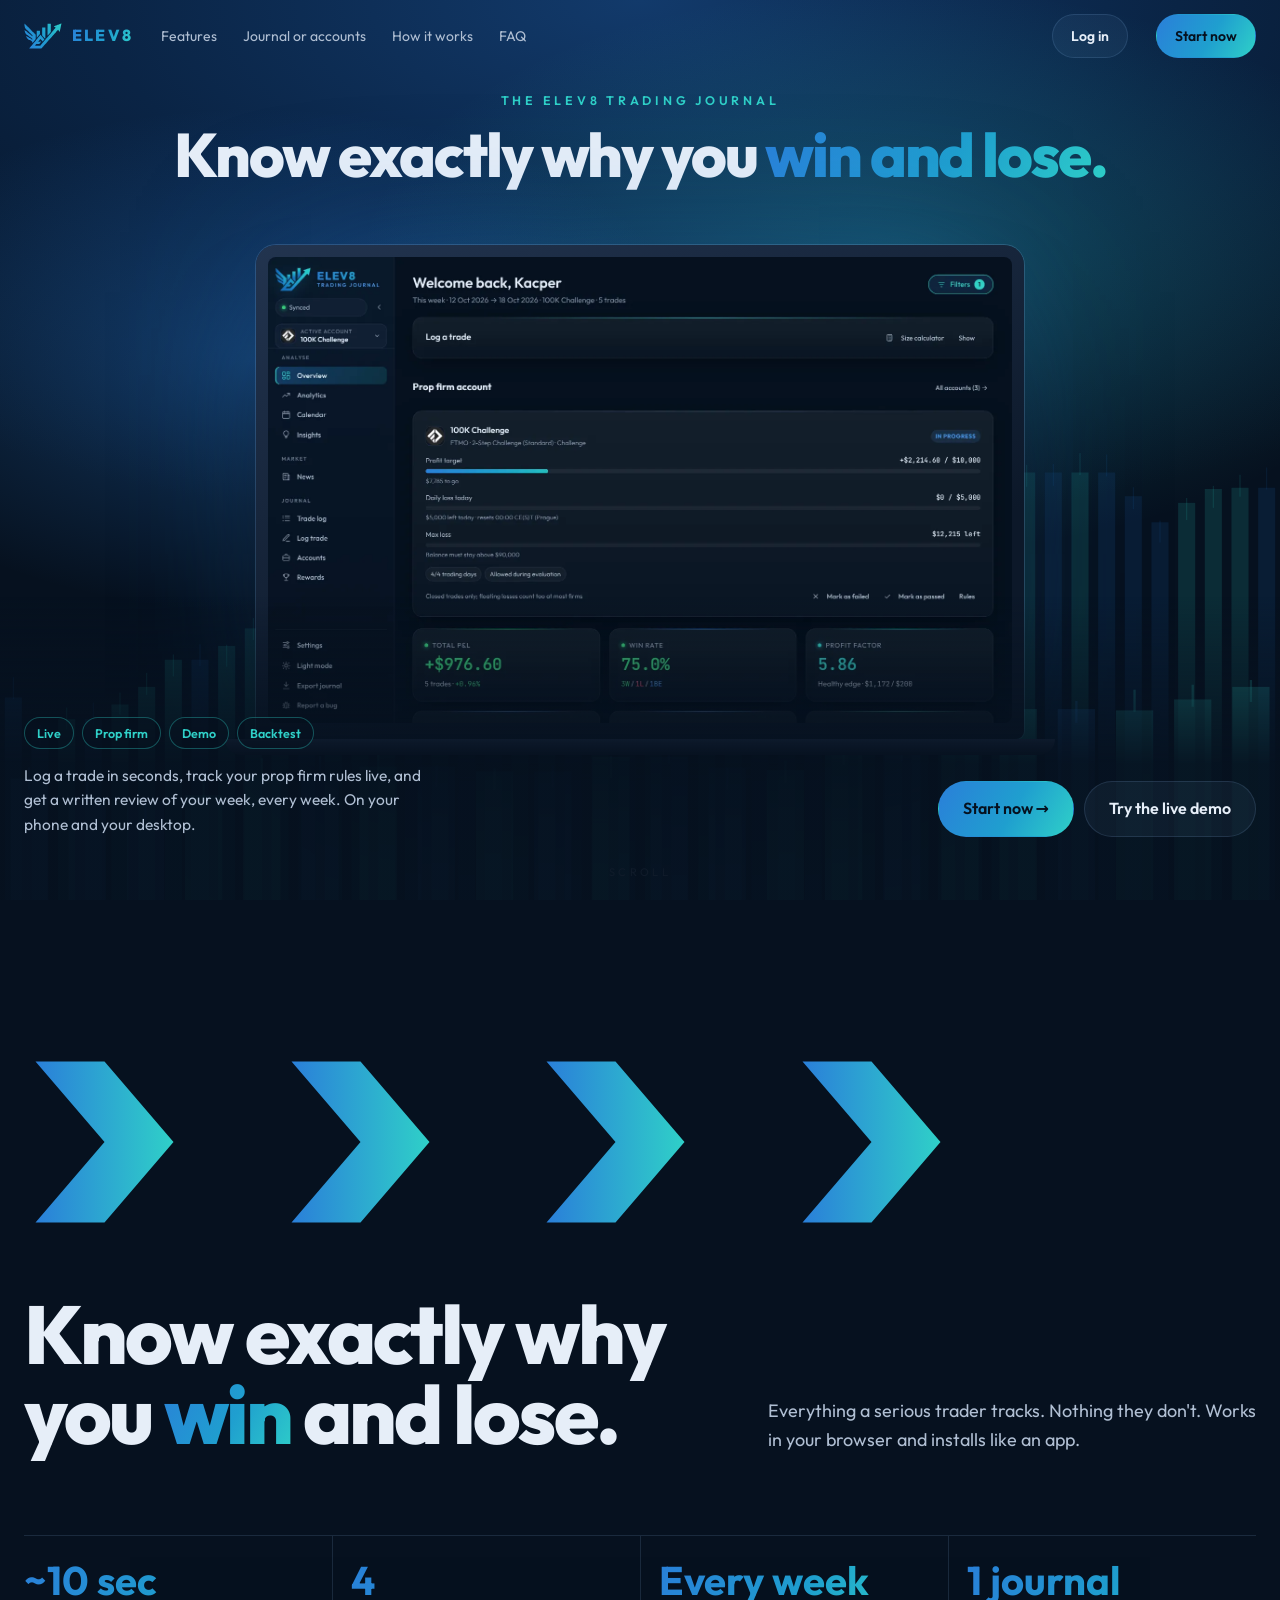
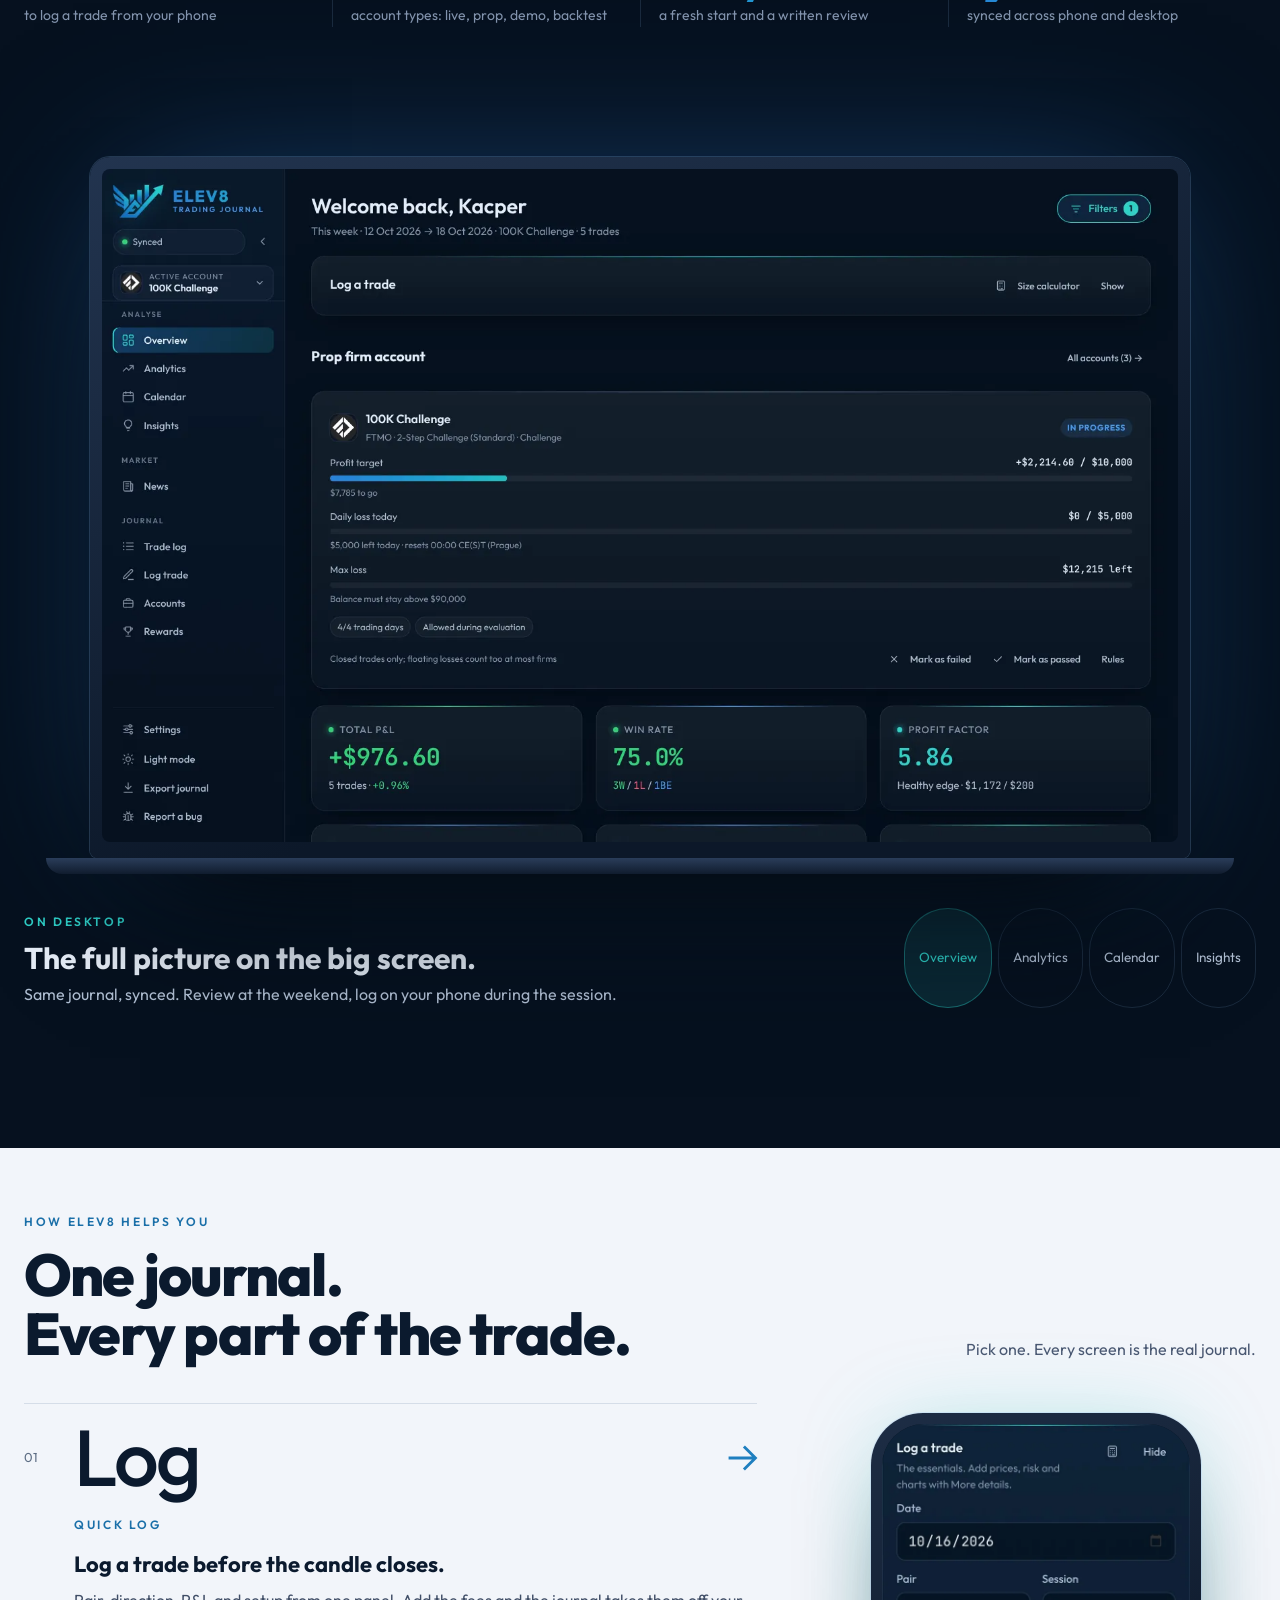
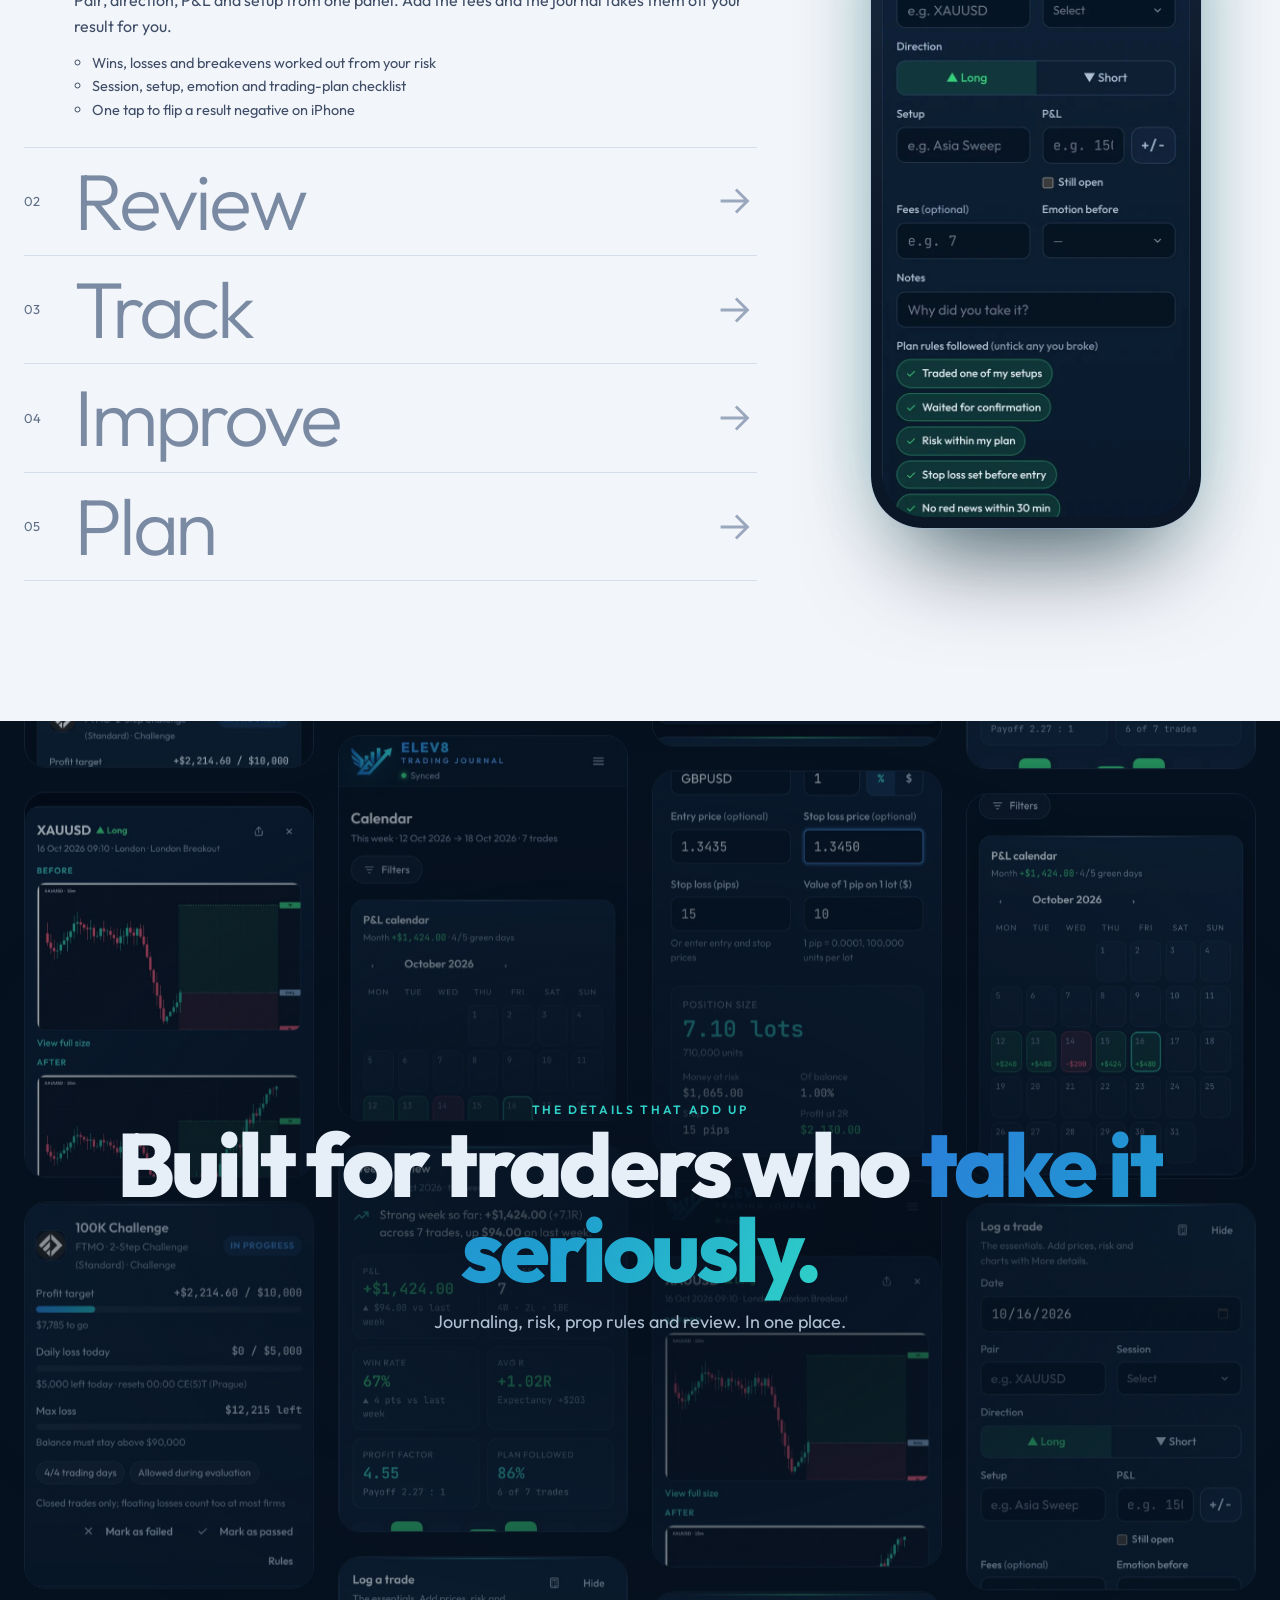
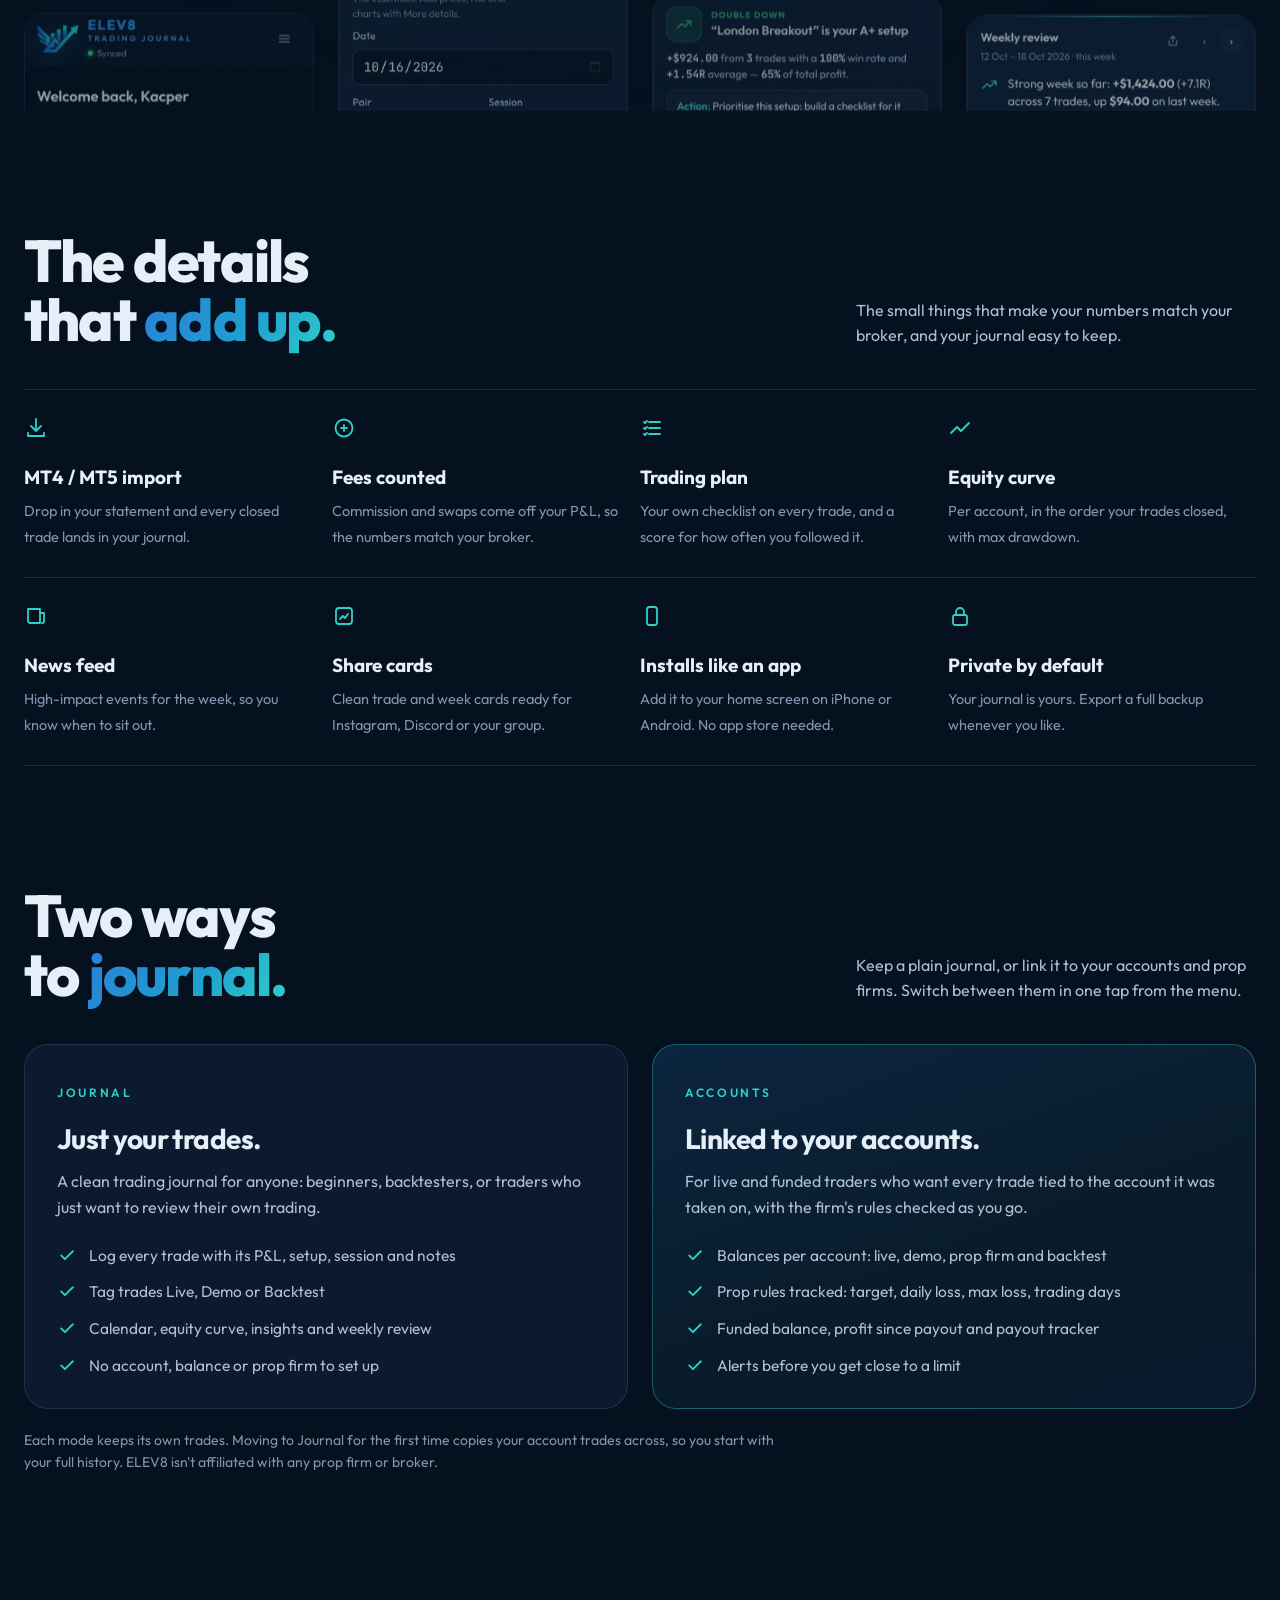
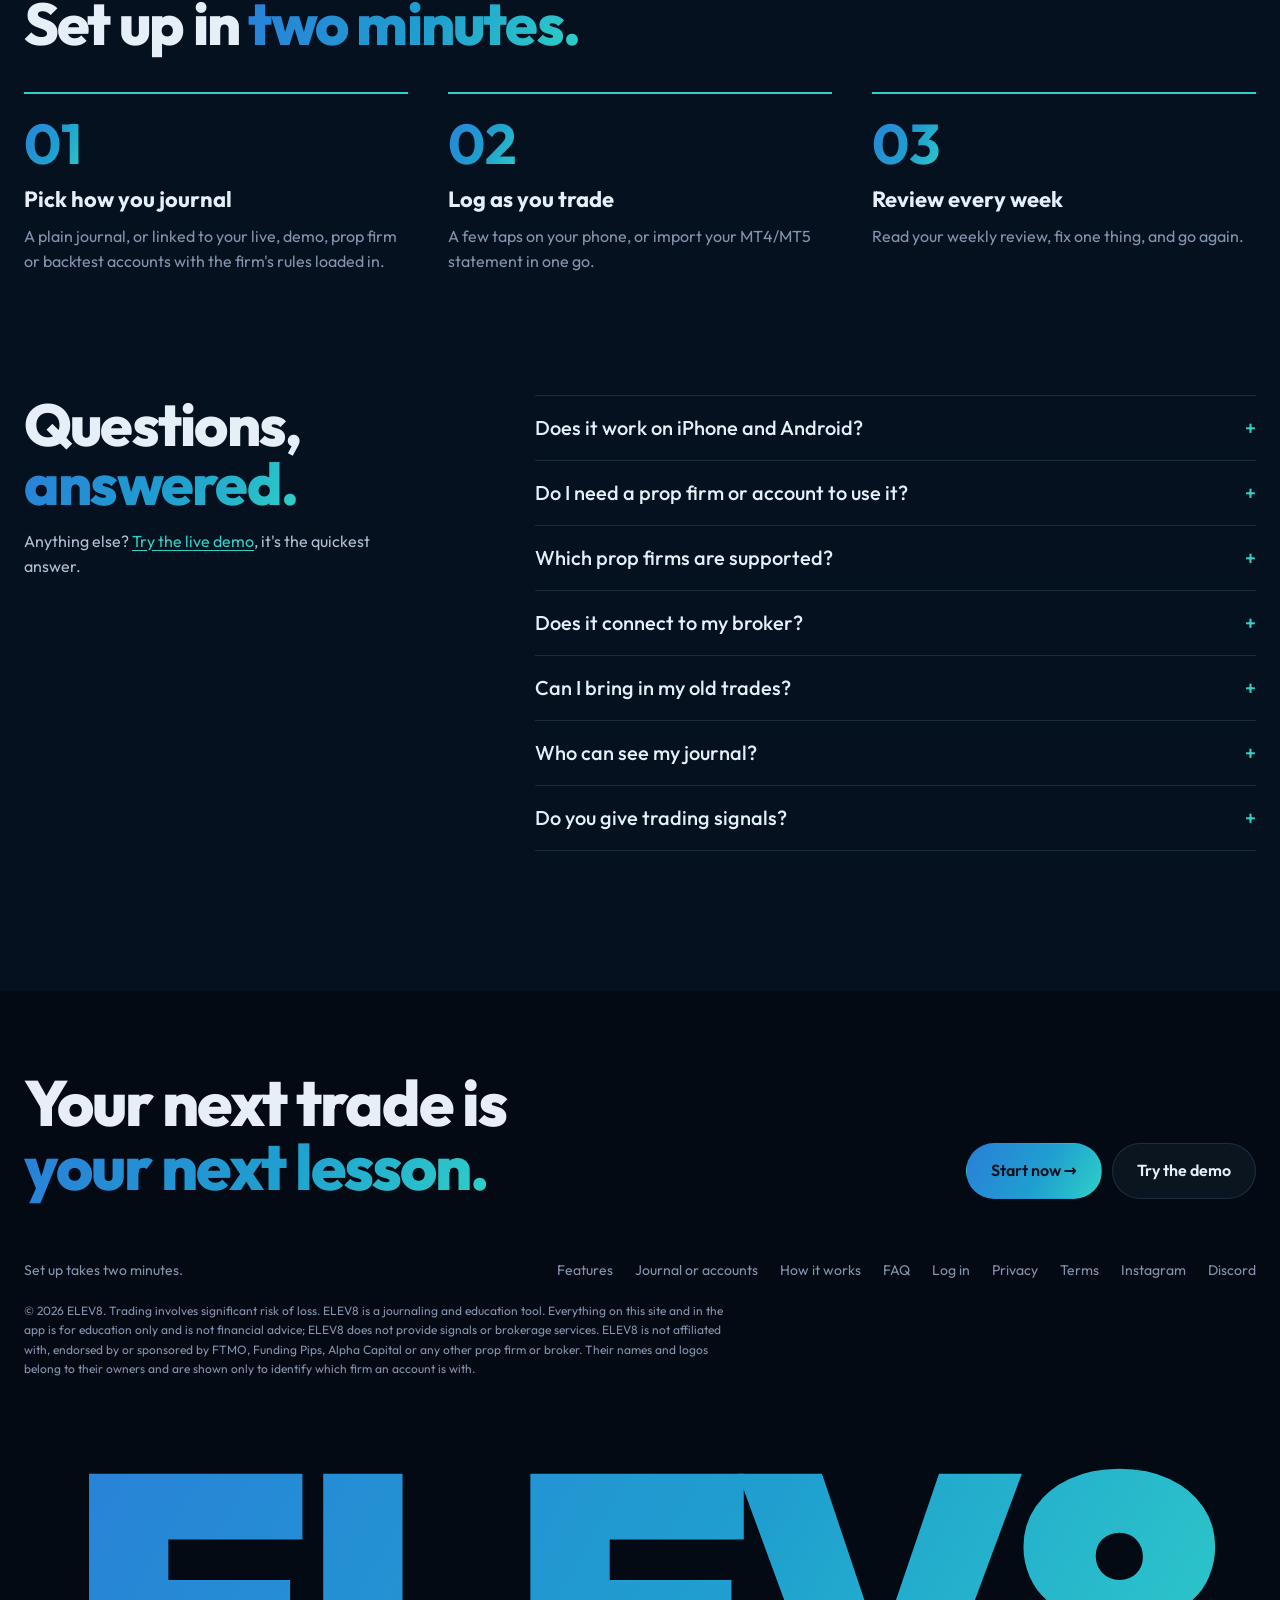
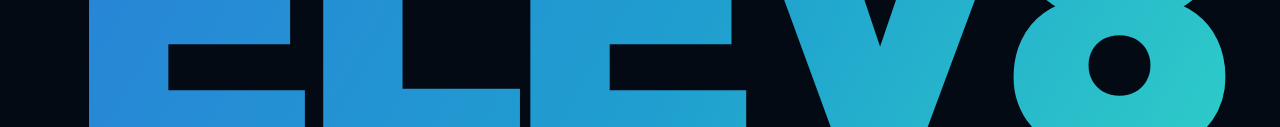
==== commit 712eeb4d: "Sign-in screen: drop the 15-minute news alert claim The stat and the demo feed card now show the wee" ====
--- a/docs/index.html
+++ b/docs/index.html
@@ -2,7 +2,7 @@
 <html lang="en" class="hosted">
 <head>
 <meta charset="utf-8">
-<meta http-equiv="Content-Security-Policy" content="default-src 'self'; script-src 'self' 'sha256-nQVHNu0WE5DJLwIZORXJhYY7748R28jB2YKYSUaYlsM=' 'sha256-c6W4PE3HIkyULQqRb2MnRhQfaQauP/W0P3/32KxJhAA=' 'sha256-krVT6bWjdQW5XYFjU4PiqvoltU48V4tcCgIKdKc7EbA=' 'sha256-FGcmVuy+PgMmFzURK4RbDXxIjwLiCVnpHRUwoGQFYeQ=' 'sha256-JvfXQl57NMHbKW05BtX+049N6tFuDpipeJe25lFT6lQ=' 'sha256-L3PDd2na2sAg21qh8GNgo3jrGhNNTStGwrfxVdBJoAI=' https://static.cloudflareinsights.com https://challenges.cloudflare.com; style-src 'self' 'unsafe-inline'; font-src 'self' data:; img-src 'self' data: blob: https:; connect-src 'self' https://jkxcoebilwcqeeziqhwn.supabase.co blob: https://cloudflareinsights.com; worker-src 'self' blob:; manifest-src 'self'; frame-src https://challenges.cloudflare.com; object-src 'none'; base-uri 'self'; form-action 'self'; upgrade-insecure-requests">
+<meta http-equiv="Content-Security-Policy" content="default-src 'self'; script-src 'self' 'sha256-nQVHNu0WE5DJLwIZORXJhYY7748R28jB2YKYSUaYlsM=' 'sha256-LEvAtGEdqinpje0bPi+jIFWHqAUyONuWtZHG1N5673c=' 'sha256-krVT6bWjdQW5XYFjU4PiqvoltU48V4tcCgIKdKc7EbA=' 'sha256-FGcmVuy+PgMmFzURK4RbDXxIjwLiCVnpHRUwoGQFYeQ=' 'sha256-JvfXQl57NMHbKW05BtX+049N6tFuDpipeJe25lFT6lQ=' 'sha256-JpV2HLgPvhSLEn3l9xrEvhx3FmtbH6ehNKxXW2+wxj8=' https://static.cloudflareinsights.com https://challenges.cloudflare.com; style-src 'self' 'unsafe-inline'; font-src 'self' data:; img-src 'self' data: blob: https:; connect-src 'self' https://jkxcoebilwcqeeziqhwn.supabase.co blob: https://cloudflareinsights.com; worker-src 'self' blob:; manifest-src 'self'; frame-src https://challenges.cloudflare.com; object-src 'none'; base-uri 'self'; form-action 'self'; upgrade-insecure-requests">
 <script>if (window.top !== window.self) { document.documentElement.style.display = "none"; try { window.top.location.replace(window.location.href); } catch (e) {} }</script>
 <meta name="viewport" content="width=device-width, initial-scale=1, viewport-fit=cover">
 <meta property="og:type" content="website">
@@ -12,7 +12,7 @@
 <meta property="og:image" content="https://elev8tradingjournal.com/home/img/overview-desk.jpg">
 <meta property="og:url" content="https://elev8tradingjournal.com/">
 <meta name="twitter:card" content="summary_large_image">
-<script>window.ELEV8_BUILD = "86dc572a04";</script>
+<script>window.ELEV8_BUILD = "cd2951aaee";</script>
 <script>
   // elev8tradingjournal.com shows the homepage, except for people who are signed in on this device (their
   // journal opens straight away) and someone keeping a journal on this device without an account. The installed
@@ -1182,6 +1182,13 @@
 @media (max-width: 1100px) { .mode-sw { margin: 8px 16px; } }
 .pct-journal #tab-accounts, .pct-journal #tab-rewards, .pct-journal #tAccountWrap, .pct-journal #qAccountWrap,
 .pct-journal #fAccountWrap, .pct-journal #fStatusWrap, .pct-journal #propAlerts, .pct-journal #propPanel, .pct-journal .acct-switch, .pct-journal #acctFirstCard { display: none !important; }
+.pc-bal { display: grid; grid-template-columns: 1fr 1fr; gap: 10px; margin: 4px 0 14px; }
+.pc-bal > div:first-child { grid-column: 1 / -1; }
+.pc-bal > div:first-child b { font-size: 26px; }
+.pc-bal > div { padding: 12px 14px; border-radius: 12px; background: rgba(150,195,245,.05); border: 1px solid var(--border); min-width: 0; }
+.pc-bal small { display: block; font-size: 11.5px; color: var(--muted); text-transform: uppercase; letter-spacing: .8px; }
+.pc-bal b { display: block; font-size: 20px; margin-top: 4px; overflow: hidden; text-overflow: ellipsis; white-space: nowrap; }
+.pc-bal span { font-size: 12.5px; }
 .unit-pick { display: grid; gap: 8px; margin: 0 0 16px; }
 .unit-pick .lbl { font-size: 13px; font-weight: 600; color: var(--text-2); }
 .unit-pick label { text-align: left; display: flex; gap: 12px; align-items: flex-start; padding: 12px 14px; border-radius: 12px; border: 1px solid var(--border); cursor: pointer; }
@@ -1775,7 +1782,7 @@
     <nav class="tabs" id="mainNav" aria-label="Main">
       <div class="drawer-brand" aria-hidden="true"><img alt="" id="drawerLogo"><b>ELEV8</b></div>
       <div class="mode-sw" role="radiogroup" aria-label="Journal mode" id="modeSw">
-        <button type="button" role="radio" data-mode="pct" aria-checked="false" title="Plain journal: every trade as a %">Journal</button>
+        <button type="button" role="radio" data-mode="pct" aria-checked="false" title="Plain journal: no accounts or prop firms">Journal</button>
         <button type="button" role="radio" data-mode="money" aria-checked="true" title="Linked to your accounts and prop firms">Accounts</button>
       </div>
       <div class="tablist" role="tablist" aria-label="Main sections" aria-orientation="vertical">
@@ -2462,7 +2469,7 @@
           <div class="card-head"><div><h3 id="prefTitle">Journal</h3><div class="sub">Saved as soon as you change them</div></div></div>
           <div class="fields fields-pair" style="margin:0">
             <div class="field wide"><label for="sUnit">Journal mode</label><select id="sUnit">
-              <option value="pct">Journal: a plain journal, every trade as a %</option>
+              <option value="pct">Journal: a plain journal, no accounts or prop firms</option>
               <option value="money">Accounts: linked to your accounts and prop firms</option></select>
               <span class="hint" id="sUnitHint">Two separate journals: trades you log in one don't show in the other. Switching back and forth changes nothing.</span>
               <button type="button" class="btn sm" id="sCopyJournal" style="margin-top:10px;justify-self:start" hidden>Copy account trades into this journal</button></div>
@@ -2558,10 +2565,10 @@
     <div class="hh-stats">
       <div class="hh-stat"><div class="hh-ic"><svg viewBox="0 0 24 24" aria-hidden="true"><circle cx="12" cy="13" r="8"/><path d="M12 9v4l2.5 2M9 2h6"/></svg></div><b>~10 sec</b><span>To log a trade</span></div>
       <div class="hh-stat"><div class="hh-ic"><svg viewBox="0 0 24 24" aria-hidden="true"><path d="M12 3l8 4v5c0 5-3.5 8-8 9-4.5-1-8-4-8-9V7z"/><path d="M9 12l2 2 4-4"/></svg></div><b>Prop rules</b><span>Daily &amp; max loss tracked</span></div>
-      <div class="hh-stat"><div class="hh-ic"><svg viewBox="0 0 24 24" aria-hidden="true"><path d="M6 8a6 6 0 0 1 12 0c0 7 3 9 3 9H3s3-2 3-9"/><path d="M10.3 21a1.94 1.94 0 0 0 3.4 0"/></svg></div><b>15 min</b><span>Alerts before news</span></div>
+      <div class="hh-stat"><div class="hh-ic"><svg viewBox="0 0 24 24" aria-hidden="true"><path d="M7 3.5h7l4 4V20a.5.5 0 0 1-.5.5h-10A.5.5 0 0 1 7 20z"/><path d="M14 3.5V8h4M10 12h5M10 15.5h5"/></svg></div><b>Weekly</b><span>Written review</span></div>
     </div>
     <p class="hh-feed-t"><i aria-hidden="true"></i>From the demo journal</p>
-    <div class="hh-feed"><div class="hh-track"><div style="display:contents"><div class="hh-tc"><b>EURUSD · Long</b><span class="pv w">+$412</span><span>London · A+ setup</span><span>2.1R</span></div><div class="hh-tc"><b>US CPI</b><span class="pv n">High</span><span>News alert sent</span><span>15 min before</span></div><div class="hh-tc"><b>NAS100 · Short</b><span class="pv l">−$180</span><span>New York · FOMO</span><span>−1R</span></div><div class="hh-tc"><b>XAUUSD · Long</b><span class="pv w">+$655</span><span>London · Breakout</span><span>3.2R</span></div><div class="hh-tc"><b>FTMO 100K</b><span class="pv w">62%</span><span>Daily loss room left</span><span>Challenge</span></div><div class="hh-tc"><b>GBPJPY · Short</b><span class="pv w">+$238</span><span>Asia · Reversal</span><span>1.4R</span></div></div><div style="display:contents" aria-hidden="true"><div class="hh-tc"><b>EURUSD · Long</b><span class="pv w">+$412</span><span>London · A+ setup</span><span>2.1R</span></div><div class="hh-tc"><b>US CPI</b><span class="pv n">High</span><span>News alert sent</span><span>15 min before</span></div><div class="hh-tc"><b>NAS100 · Short</b><span class="pv l">−$180</span><span>New York · FOMO</span><span>−1R</span></div><div class="hh-tc"><b>XAUUSD · Long</b><span class="pv w">+$655</span><span>London · Breakout</span><span>3.2R</span></div><div class="hh-tc"><b>FTMO 100K</b><span class="pv w">62%</span><span>Daily loss room left</span><span>Challenge</span></div><div class="hh-tc"><b>GBPJPY · Short</b><span class="pv w">+$238</span><span>Asia · Reversal</span><span>1.4R</span></div></div></div></div>
+    <div class="hh-feed"><div class="hh-track"><div style="display:contents"><div class="hh-tc"><b>EURUSD · Long</b><span class="pv w">+$412</span><span>London · A+ setup</span><span>2.1R</span></div><div class="hh-tc"><b>Weekly review</b><span class="pv w">+$1,240</span><span>4W–1L · ready Sunday</span><span>Week 45</span></div><div class="hh-tc"><b>NAS100 · Short</b><span class="pv l">−$180</span><span>New York · FOMO</span><span>−1R</span></div><div class="hh-tc"><b>XAUUSD · Long</b><span class="pv w">+$655</span><span>London · Breakout</span><span>3.2R</span></div><div class="hh-tc"><b>FTMO 100K</b><span class="pv w">62%</span><span>Daily loss room left</span><span>Challenge</span></div><div class="hh-tc"><b>GBPJPY · Short</b><span class="pv w">+$238</span><span>Asia · Reversal</span><span>1.4R</span></div></div><div style="display:contents" aria-hidden="true"><div class="hh-tc"><b>EURUSD · Long</b><span class="pv w">+$412</span><span>London · A+ setup</span><span>2.1R</span></div><div class="hh-tc"><b>Weekly review</b><span class="pv w">+$1,240</span><span>4W–1L · ready Sunday</span><span>Week 45</span></div><div class="hh-tc"><b>NAS100 · Short</b><span class="pv l">−$180</span><span>New York · FOMO</span><span>−1R</span></div><div class="hh-tc"><b>XAUUSD · Long</b><span class="pv w">+$655</span><span>London · Breakout</span><span>3.2R</span></div><div class="hh-tc"><b>FTMO 100K</b><span class="pv w">62%</span><span>Daily loss room left</span><span>Challenge</span></div><div class="hh-tc"><b>GBPJPY · Short</b><span class="pv w">+$238</span><span>Asia · Reversal</span><span>1.4R</span></div></div></div></div>
     <div class="hh-spacer"></div>
     <div class="hh-comm">
       <div>
@@ -2613,7 +2620,7 @@
   </div>
   <div class="ph-more">
     <p class="ph-feed-t"><i aria-hidden="true"></i>From the demo journal</p>
-    <div class="ph-feed" aria-label="Example trades from the demo journal"><div class="ph-track"><div style="display:contents"><div class="hh-tc"><b>EURUSD · Long</b><span class="pv w">+$412</span><span>London · A+ setup</span><span>2.1R</span></div><div class="hh-tc"><b>US CPI</b><span class="pv n">High</span><span>News alert sent</span><span>15 min before</span></div><div class="hh-tc"><b>NAS100 · Short</b><span class="pv l">−$180</span><span>New York · FOMO</span><span>−1R</span></div><div class="hh-tc"><b>XAUUSD · Long</b><span class="pv w">+$655</span><span>London · Breakout</span><span>3.2R</span></div><div class="hh-tc"><b>FTMO 100K</b><span class="pv w">62%</span><span>Daily loss room left</span><span>Challenge</span></div><div class="hh-tc"><b>GBPJPY · Short</b><span class="pv w">+$238</span><span>Asia · Reversal</span><span>1.4R</span></div></div><div style="display:contents" aria-hidden="true"><div class="hh-tc"><b>EURUSD · Long</b><span class="pv w">+$412</span><span>London · A+ setup</span><span>2.1R</span></div><div class="hh-tc"><b>US CPI</b><span class="pv n">High</span><span>News alert sent</span><span>15 min before</span></div><div class="hh-tc"><b>NAS100 · Short</b><span class="pv l">−$180</span><span>New York · FOMO</span><span>−1R</span></div><div class="hh-tc"><b>XAUUSD · Long</b><span class="pv w">+$655</span><span>London · Breakout</span><span>3.2R</span></div><div class="hh-tc"><b>FTMO 100K</b><span class="pv w">62%</span><span>Daily loss room left</span><span>Challenge</span></div><div class="hh-tc"><b>GBPJPY · Short</b><span class="pv w">+$238</span><span>Asia · Reversal</span><span>1.4R</span></div></div></div></div>
+    <div class="ph-feed" aria-label="Example trades from the demo journal"><div class="ph-track"><div style="display:contents"><div class="hh-tc"><b>EURUSD · Long</b><span class="pv w">+$412</span><span>London · A+ setup</span><span>2.1R</span></div><div class="hh-tc"><b>Weekly review</b><span class="pv w">+$1,240</span><span>4W–1L · ready Sunday</span><span>Week 45</span></div><div class="hh-tc"><b>NAS100 · Short</b><span class="pv l">−$180</span><span>New York · FOMO</span><span>−1R</span></div><div class="hh-tc"><b>XAUUSD · Long</b><span class="pv w">+$655</span><span>London · Breakout</span><span>3.2R</span></div><div class="hh-tc"><b>FTMO 100K</b><span class="pv w">62%</span><span>Daily loss room left</span><span>Challenge</span></div><div class="hh-tc"><b>GBPJPY · Short</b><span class="pv w">+$238</span><span>Asia · Reversal</span><span>1.4R</span></div></div><div style="display:contents" aria-hidden="true"><div class="hh-tc"><b>EURUSD · Long</b><span class="pv w">+$412</span><span>London · A+ setup</span><span>2.1R</span></div><div class="hh-tc"><b>Weekly review</b><span class="pv w">+$1,240</span><span>4W–1L · ready Sunday</span><span>Week 45</span></div><div class="hh-tc"><b>NAS100 · Short</b><span class="pv l">−$180</span><span>New York · FOMO</span><span>−1R</span></div><div class="hh-tc"><b>XAUUSD · Long</b><span class="pv w">+$655</span><span>London · Breakout</span><span>3.2R</span></div><div class="hh-tc"><b>FTMO 100K</b><span class="pv w">62%</span><span>Daily loss room left</span><span>Challenge</span></div><div class="hh-tc"><b>GBPJPY · Short</b><span class="pv w">+$238</span><span>Asia · Reversal</span><span>1.4R</span></div></div></div></div>
     <div class="ph-soc"><a href="https://discord.gg/wYvXZ4xwF" target="_blank" rel="noopener"><svg viewBox="0 0 24 24" aria-hidden="true"><path d="M19.6 5.3A16.5 16.5 0 0 0 15.5 4l-.5 1a15 15 0 0 0-6 0L8.5 4a16.5 16.5 0 0 0-4.1 1.3C1.8 9.2 1.1 13 1.4 16.7a16.6 16.6 0 0 0 5 2.5l1.1-1.7c-.6-.2-1.2-.5-1.7-.9l.4-.3a11.8 11.8 0 0 0 11.6 0l.4.3c-.5.4-1.1.7-1.7.9l1.1 1.7a16.5 16.5 0 0 0 5-2.5c.4-4.3-.7-8-3-11.4zM8.7 14.5c-1 0-1.8-.9-1.8-2s.8-2 1.8-2 1.8.9 1.8 2-.8 2-1.8 2zm6.6 0c-1 0-1.8-.9-1.8-2s.8-2 1.8-2 1.8.9 1.8 2-.8 2-1.8 2z"/></svg>Discord</a>
           <a href="https://www.instagram.com/elev8trading_/" target="_blank" rel="noopener"><svg viewBox="0 0 24 24" fill-rule="evenodd" aria-hidden="true"><path d="M12 7a5 5 0 1 0 0 10 5 5 0 0 0 0-10zm0 8.2a3.2 3.2 0 1 1 0-6.4 3.2 3.2 0 0 1 0 6.4zM17.3 5.5a1.2 1.2 0 1 0 0 2.4 1.2 1.2 0 0 0 0-2.4zM12 2c-2.7 0-3 0-4.1.1C3.6 2.3 2.3 3.6 2.1 7.9 2 9 2 9.3 2 12s0 3 .1 4.1c.2 4.3 1.5 5.6 5.8 5.8 1.1.1 1.4.1 4.1.1s3 0 4.1-.1c4.3-.2 5.6-1.5 5.8-5.8.1-1.1.1-1.4.1-4.1s0-3-.1-4.1c-.2-4.3-1.5-5.6-5.8-5.8C15 2 14.7 2 12 2z"/></svg>Instagram</a></div>
     <p class="ph-disc">For education only, not financial advice. Not affiliated with any prop firm or broker. <a href="terms/" target="_blank" rel="noopener">Terms</a> · <a href="privacy/" target="_blank" rel="noopener">Privacy</a></p>
@@ -2669,7 +2676,7 @@
     <p id="introText">Want a one-minute tour of your journal, or would you rather look around yourself? You can take the tour any time from Settings.</p>
     <div class="unit-pick" id="introUnit" role="radiogroup" aria-label="How do you want to log results?" hidden>
       <div class="lbl">How do you want to log your trades?</div>
-      <label><input type="radio" name="introUnit" value="pct"><span><b>Normal journal (%)</b><small>Log each trade as a % win or loss, and tag it live, demo, prop or backtest. No balance or account needed.</small></span></label>
+      <label><input type="radio" name="introUnit" value="pct"><span><b>Normal journal</b><small>Log each trade's result and tag it live, demo or backtest. No account or prop firm needed.</small></span></label>
       <label><input type="radio" name="introUnit" value="money" checked><span><b>Linked to an account</b><small>Log amounts and track balances and prop firm rules on each account.</small></span></label>
     </div>
     <div class="dlg-actions">
@@ -3172,7 +3179,7 @@
    existed (unit "pct", no sized account) count as normal-journal trades. Account trades can be copied into
    the normal journal from Settings (and are, once, the first time you switch to it). */
 const bookOf = t => t.book === "pct" || (t.book == null && t.unit === "pct" && !sizedAcct(t)) ? "pct" : "acct";
-const inBook = t => bookOf(t) === (pctMode() ? "pct" : "acct");
+const inBook = t => bookOf(t) === (journalMode() ? "pct" : "acct");
 const bookTrades = () => realTrades.filter(inBook);
 /* Both journal modes read the same trades. Trades on an account with a size are stored in money, so balances
    and prop rules stay right; trades logged in the % journal without one are stored as a % (unit "pct").
@@ -3206,10 +3213,12 @@
 // How a trade from the form or an import is saved: in money mode as money; in the % journal as a %, unless
 // it's on an account with a size, where the % is turned into money on that account's balance at the time.
 function storeAs(t) {
-  if (!pctMode()) { delete t.unit; delete t.book; return t; }
-  t.book = "pct";
+  if (!journalMode()) { delete t.unit; delete t.book; return t; }
+  // Journal trades are their own: an amount, never tied to an account.
+  t.book = "pct"; delete t.unit; t.account = "";
+  if (!t.kind) t.kind = "Live";
+  return t;
   const a = sizedAcct(t);
-  if (!a) { t.unit = "pct"; t.gross = null; t.fees = null; return t; }
   const earlier = convertTrades(realTrades.filter(x => x.account === a.id && x.id !== t.id && !isOpen(x)), false)
     .filter(x => closeKey(x) < closeKey(t));
   const bal = Number(a.size) + sum(earlier.map(x => Number(x.pnl) || 0));
@@ -3224,19 +3233,20 @@
   if (persist.readOnly) return 0;
   const src = realTrades.filter(t => bookOf(t) === "acct");
   const have = new Set(realTrades.map(t => t.id));
-  const asPct = convertTrades(src, true), byId = new Map(src.map(t => [t.id, t]));
   let n = 0;
-  asPct.forEach(c => {
+  convertTrades(src, false).forEach(c => {
     const id = safeId(("j-" + c.id).slice(0, 100));
     if (have.has(id)) return;
-    const orig = byId.get(c.id);
-    putTrade(Object.assign({}, c, { id, book: "pct", unit: "pct", account: "", kind: typeOf(orig) === "Prop firm" ? "Live" : (typeOf(orig) || "Live"), copiedFrom: orig.id }));
+    const type = (acctById(c.account) || {}).type || c.kind || "Live";
+    const copy = Object.assign({}, c, { id, book: "pct", account: "", kind: type === "Prop firm" ? "Live" : type, copiedFrom: c.id });
+    delete copy.unit;
+    putTrade(copy);
     n++;
   });
   if (n) { settings.journalCopied = true; saveSettings(); }
   return n;
 }
-function syncKindField() { F("tKindWrap").hidden = !pctMode() || !!acctById(F("tAccount").value); }
+function syncKindField() { F("tKindWrap").hidden = !journalMode() || !!acctById(F("tAccount").value); }
 document.addEventListener("change", e => { if (e.target && e.target.id === "tAccount") syncKindField(); });
 function setSync(mode, text) {
   const chip = F("syncChip");
@@ -3500,7 +3510,7 @@
     if (settingsChanged) { refreshLists(); renderListEditors(); renderAccount(); }
     if (changed || settingsChanged) { syncView(); onDataChanged(); }
     else if (wasWaiting) renderDashboard(); // swap "Loading your journal…" for the journal
-    migrateFees();
+    migrateFees(); migrateJournal();
     sbRender();
     maybeStartTour();
   } catch (e) {
@@ -3954,7 +3964,7 @@
   persist.loading = false;
   syncView();
   onDataChanged();
-  if (!SB && !DEMO) migrateFees();
+  if (!SB && !DEMO) { migrateFees(); migrateJournal(); }
 }
 
 /* Trade sets placed in the shared "imports" collection (e.g. a Notion export) are copied
@@ -4032,7 +4042,10 @@
 // The currency symbol from settings, limited to 4 plain characters (it's shown inside HTML everywhere).
 const curSym = () => String(settings.currency || "$").replace(/[<>&"'`\\]/g, "").trim().slice(0, 4) || "$";
 // Standard journal: every trade's P&L is a % of the account (2 means +2%), with no balance behind it.
-const pctMode = () => settings.unit === "pct";
+// settings.unit "pct" now means the plain Journal (its own trades, no accounts on screen). Results are amounts
+// in both modes, so journalMode() (results as %) is off; trades logged as % before this are turned into amounts once.
+const journalMode = () => settings.unit === "pct";
+const pctMode = () => false;
 function money(v, { signed = true, decimals = 2 } = {}) {
   if (v == null || !Number.isFinite(v)) return "—";
   const dp = pctMode() ? Math.max(decimals, 2) : decimals;
@@ -4125,6 +4138,21 @@
 // R worked out from the old P&L (not typed in) is recalculated when the net changes.
 const autoR = t => t.r != null && t.risk && t.pnl != null && Math.abs(t.r - Math.round(t.pnl / t.risk * 100) / 100) < 0.005;
 // Trades from this week that were saved before fees were deducted: take the fees off once.
+function migrateJournal() {
+  if (persist.readOnly) return 0;
+  let n = 0;
+  realTrades.slice().forEach(t => {
+    if (!t || t.unit !== "pct") return;
+    const src = t.copiedFrom && realTrades.find(x => x.id === t.copiedFrom && x.unit !== "pct");
+    const next = Object.assign({}, t, { book: "pct" });
+    delete next.unit;
+    if (src) Object.assign(next, { pnl: src.pnl, gross: src.gross ?? null, fees: src.fees ?? null, risk: src.risk ?? null, r: src.r ?? null });
+    else if (Number(next.risk) > 0 && Number(next.risk) <= 5) { next.risk = null; next.r = null; } // a % risk, not an amount
+    putTrade(next); n++;
+  });
+  if (n) { syncView(); onDataChanged(); }
+  return n;
+}
 function migrateFees() {
   if (persist.readOnly) return 0;
   let n = 0;
@@ -4275,7 +4303,7 @@
 }
 const PROP_STATES = { progress: "In progress", funded: "Funded", passed: "Passed", failed: "Failed" };
 // A trade's type: its account's (Live, Demo, Prop firm, Backtest), or the type picked for it in the % journal.
-const typeOf = t => (!pctMode() && (acctById(t.account) || {}).type) || t.kind || (acctById(t.account) || {}).type || "";
+const typeOf = t => (!journalMode() && (acctById(t.account) || {}).type) || t.kind || (acctById(t.account) || {}).type || "";
 const inAccount = t => (!ui.account || t.account === ui.account) && (!ui.acctType || typeOf(t) === ui.acctType)
   && (!ui.propStatus || propState(acctById(t.account)) === ui.propStatus);
 const ACCT_TYPES = { Live: "Live", Demo: "Demo", "Prop firm": "Prop firm", Backtest: "Backtest" };
@@ -4293,7 +4321,7 @@
 // Balance before any trades: the account's size when one account is in view, every account's size added up
 // for all accounts, or the starting balance from Preferences when no sizes are set.
 function startingBalance(accountId) {
-  if (pctMode()) return 0; // the equity curve starts at 0% and adds up each trade's %
+  if (journalMode()) return 0; // Journal: the equity curve is a running total from 0
   const one = acctById(accountId);
   if (one) return Number(one.size) > 0 ? Number(one.size) : Number(settings.balance);
   // "All accounts": the accounts still in use. Archived ones (failed or finished) aren't part of the balance.
@@ -4304,6 +4332,7 @@
 // their starting sizes plus everything they closed earlier. Every % of balance in the app
 // (Overview, weekly review, share cards) is worked out from this, so the numbers always agree.
 function balanceBefore(list) {
+  if (journalMode()) return Number(settings.balance) > 0 ? Number(settings.balance) : 10000;
   if (pctMode()) return 100; // P&L is already a %: 2 on a base of 100 is +2%, and %s add up
   if (!list.length) return startingBalance(ui.account);
   // Trades not linked to an account are sized as if they were on the account you log to by default
@@ -4427,12 +4456,12 @@
   const freshWeek = hasAny && ui.range === "week" && filterCount() === 0;
   F("welcomeCard").hidden = DEMO || hasAny || loading || unsynced || !!ui.welcomeDone || currentTab() !== "overview";
   // No trading account yet: ask for one instead of offering to log a trade.
-  const noAcct = !DEMO && !loading && !unsynced && !persist.readOnly && !allAccounts().length && !pctMode(); // the % journal needs no account
+  const noAcct = !DEMO && !loading && !unsynced && !persist.readOnly && !allAccounts().length && !journalMode(); // the % journal needs no account
   F("acctFirstCard").hidden = !noAcct; F("quickLog").hidden = noAcct;
   F("dashEmptyBtn").textContent = noAcct && !hasAny ? "Register an account" : "Log a trade";
   F("dashEmptyBtn").hidden = loading || unsynced;
   $("#dashEmpty h3").textContent = loading ? "Loading your journal…" : unsynced ? "Couldn't load your journal" : freshWeek ? "New week, clean slate" : hasAny ? "No trades in this view" : "Your journal is empty";
-  $("#dashEmptyText").textContent = loading ? "Fetching your trades." : unsynced ? "Check your connection. It tries again automatically." : !DEMO && !hasAny && !allAccounts().length && !pctMode() ? "Register the account you trade, then log your first trade to start seeing analytics." : freshWeek ? "Your stats start fresh every Monday. No closed trades yet this week. Earlier weeks are all saved: open Filters and pick Last week, This month or All time to see them." : ui.acctType && !allAccounts().some(a => a.type === ui.acctType) ? `No ${ui.acctType.toLowerCase()} accounts yet. Add one in Accounts, or pick another account type in Filters.` : hasAny ? "No trades match these filters. Try a wider period." : "Log your first trade, or import a spreadsheet (XLSX/CSV) from Settings, to start seeing analytics.";
+  $("#dashEmptyText").textContent = loading ? "Fetching your trades." : unsynced ? "Check your connection. It tries again automatically." : !DEMO && !hasAny && !allAccounts().length && !journalMode() ? "Register the account you trade, then log your first trade to start seeing analytics." : freshWeek ? "Your stats start fresh every Monday. No closed trades yet this week. Earlier weeks are all saved: open Filters and pick Last week, This month or All time to see them." : ui.acctType && !allAccounts().some(a => a.type === ui.acctType) ? `No ${ui.acctType.toLowerCase()} accounts yet. Add one in Accounts, or pick another account type in Filters.` : hasAny ? "No trades match these filters. Try a wider period." : "Log your first trade, or import a spreadsheet (XLSX/CSV) from Settings, to start seeing analytics.";
 
   const open = sortChrono(trades.filter(t => isOpen(t) && inAccount(t) && (!ui.session || t.session === ui.session) && (!ui.setup || t.setup === ui.setup))).reverse();
   renderOpen(open);
@@ -4499,7 +4528,7 @@
   const pfTxt = v => v === Infinity ? "∞" : v.toFixed(2);
   const cards = [
     { label: "Total P&L", tone: tone(st.total), accent: st.total >= 0 ? "green" : "red", val: st.total, fmt: v => money(v),
-      meta: `<span class="mono">${st.n}</span> trades` + (pctMode() ? "" : ` · <span class="mono ${tone(ret)}">${(ret >= 0 ? "+" : "") + (ret * 100).toFixed(2)}%</span>`) },
+      meta: `<span class="mono">${st.n}</span> trades` + (journalMode() ? "" : ` · <span class="mono ${tone(ret)}">${(ret >= 0 ? "+" : "") + (ret * 100).toFixed(2)}%</span>`) },
     { label: "Win rate", tone: st.winRate >= 0.5 ? "pos" : "neg", accent: "blue", val: st.winRate, fmt: v => pct(v),
       meta: `<span class="mono pos">${st.wins}W</span> / <span class="mono neg">${st.losses}L</span>${st.be ? ` / <span class="mono neu">${st.be}BE</span>` : ""}` },
     { label: "Profit factor", tone: "hl", accent: "teal", val: st.pf, fmt: pfTxt,
@@ -4529,7 +4558,7 @@
 // It starts from that account's own balance, never the whole journal added together.
 function equityView(list) {
   const def = acctById(defaultAccount());
-  const id = pctMode() ? "" : ui.account && acctById(ui.account) ? ui.account
+  const id = journalMode() ? "" : ui.account && acctById(ui.account) ? ui.account
     : ofType(def) ? defaultAccount() : ((sortByClose(list).reverse().find(t => ofType(acctById(t.account))) || {}).account || (accounts().find(ofType) || {}).id || "");
   // Plotted in the order the trades closed, so a trade held over several days lands where it was closed.
   const own = sortByClose(id ? list.filter(t => t.account === id) : list);
@@ -4542,7 +4571,7 @@
 }
 function drawEquity(list) {
   const ev = equityView(list), a = acctById(ev.id);
-  F("eqSub").textContent = (a ? acctLabel(a) + " · " : "") + (pctMode() ? "Running total % after each trade" : "Balance after each trade") + " · dots coloured by result";
+  F("eqSub").textContent = (a ? acctLabel(a) + " · " : "") + (journalMode() ? "Running total after each trade" : "Balance after each trade") + " · dots coloured by result";
   if (!ev.list.length) {
     $$("svg", F("equityWrap")).forEach(s => s.remove());
     F("eqEmpty").hidden = false;
@@ -4682,7 +4711,7 @@
 
   const ret = startBal ? (bal - startBal) / startBal : 0;
   $("#eqStats").innerHTML = `
-    ${pctMode() ? `<div><span>Total</span><span class="${tone(bal)}">${money(bal)}</span></div>` : `<div><span>Balance</span><span>${money(bal, { signed: false })}</span></div>
+    ${journalMode() ? `<div><span>Total</span><span class="${tone(bal)}">${money(bal)}</span></div>` : `<div><span>Balance</span><span>${money(bal, { signed: false })}</span></div>
     <div><span>Return</span><span class="${tone(ret)}">${(ret >= 0 ? "+" : "") + (ret * 100).toFixed(2)}%</span></div>`}
     <div><span>Max DD</span><span class="neg">${money(st.maxDD)}</span></div>`;
 }
@@ -5370,7 +5399,7 @@
   F("tId").value = "";
   F("tDate").value = keepDate && d ? d : isoDate(new Date());
   F("tRisk").value = settings.defaultRisk || "";
-  F("tAccount").value = pctMode() ? "" : defaultAccount();
+  F("tAccount").value = journalMode() ? "" : defaultAccount();
   F("tKind").value = "Live"; syncKindField();
   F("tConfOut").textContent = "3/5";
   if (!keepDraft) discardShots();
@@ -5434,8 +5463,8 @@
     time: F("tTime").value,
     pair: F("tPair").value.trim().toUpperCase(),
     session: F("tSessionSel").value,
-    account: F("tAccount").value,
-    kind: pctMode() && !acctById(F("tAccount").value) ? F("tKind").value : "",
+    account: journalMode() ? "" : F("tAccount").value,
+    kind: journalMode() ? F("tKind").value : "",
     direction: ($("input[name=tDir]:checked") || {}).value || "Long",
     setup: F("tSetup").value.trim(),
     entry: num(F("tEntry").value), stop: num(F("tStop").value), target: num(F("tTarget").value), exit: num(F("tExit").value),
@@ -5469,7 +5498,7 @@
   // A trade from a passed (archived) phase keeps its account when edited.
   const own = acctById(t.account);
   if (own && own.archived && !Array.from(F("tAccount").options).some(o => o.value === own.id)) F("tAccount").insertAdjacentHTML("beforeend", `<option value="${esc(own.id)}">${esc(acctLabel(own))} (${propState(own) || "archived"})</option>`);
-  F("tAccount").value = own ? t.account : t.id || pctMode() ? "" : defaultAccount();
+  F("tAccount").value = journalMode() ? "" : own ? t.account : t.id ? "" : defaultAccount();
   F("tKind").value = t.kind || "Live"; syncKindField();
   $$("input[name=tDir]").forEach(r => r.checked = r.value === t.direction);
   F("tSetup").value = t.setup || "";
@@ -5548,7 +5577,7 @@
     ["P&L", `<span class="${tone(t.pnl)}">${t.pnl == null ? "—" : money(t.pnl)}</span>`],
     ["R multiple", `<span class="${tone(r)}">${fmtR(r)}</span>`],
     ["Planned R:R", planned == null ? "—" : `<span class="hl">1 : ${planned.toFixed(2)}</span>`],
-    pctMode() ? null : ["Account after", t.pnl == null ? "—" : money(startingBalance(t.account) + sum(trades.filter(x => x.id !== t.id && (!acctById(t.account) || x.account === t.account)).map(x => x.pnl)) + t.pnl, { signed: false })]
+    journalMode() ? null : ["Account after", t.pnl == null ? "—" : money(startingBalance(t.account) + sum(trades.filter(x => x.id !== t.id && (!acctById(t.account) || x.account === t.account)).map(x => x.pnl)) + t.pnl, { signed: false })]
   ];
   F("pvBody").innerHTML = rows.filter(Boolean).map(([a, b]) => `<div class="pv-row"><span class="muted">${a}</span><span>${b}</span></div>`).join("");
 }
@@ -5652,14 +5681,14 @@
   if (![...cur.options].some(o => o.value === sym)) cur.add(new Option(sym, sym));
   cur.value = sym;
   F("sSessionMode").value = settings.sessionMode;
-  F("sUnit").value = pctMode() ? "pct" : "money";
-  F("sCurrencyWrap").hidden = pctMode();
-  F("sCopyJournal").hidden = !pctMode() || !realTrades.some(t => bookOf(t) === "acct");
+  F("sUnit").value = journalMode() ? "pct" : "money";
+  F("sCurrencyWrap").hidden = false;
+  F("sCopyJournal").hidden = !journalMode() || !realTrades.some(t => bookOf(t) === "acct");
   applyUnitLabels();
 }
 // Labels and hints on the trade form follow the journal's unit.
 function applyUnitLabels() {
-  const p = pctMode();
+  const p = pctMode(), j = journalMode();
   F("tPnlLbl").textContent = p ? "Result (%)" : "P&L before fees";
   F("tPnl").placeholder = p ? "e.g. 2" : "e.g. 250";
   F("tPnlHint").textContent = p ? "The % you made or lost. Tap +/− for a loss, 0 for breakeven" : "Tap +/− for a loss, 0 for breakeven";
@@ -5670,18 +5699,17 @@
   F("qPnl").placeholder = p ? "e.g. 2" : "e.g. 150";
   F("qFeesWrap").hidden = p;
   // The normal journal is a plain journal: no accounts, prop firms or rewards on screen.
-  document.documentElement.classList.toggle("pct-journal", p);
-  F("modeSw").querySelectorAll("[data-mode]").forEach(b => b.setAttribute("aria-checked", String((b.dataset.mode === "pct") === p)));
-  if (p && (ui.account || ui.propStatus || ui.acctType === "Prop firm")) { ui.account = ""; ui.propStatus = ""; if (ui.acctType === "Prop firm") ui.acctType = ""; saveUi(); }
-  if (p && ["accounts", "rewards"].includes(currentTab())) showTab("overview");
+  document.documentElement.classList.toggle("pct-journal", j);
+  F("modeSw").querySelectorAll("[data-mode]").forEach(b => b.setAttribute("aria-checked", String((b.dataset.mode === "pct") === j)));
+  if (j && (ui.account || ui.propStatus || ui.acctType === "Prop firm")) { ui.account = ""; ui.propStatus = ""; if (ui.acctType === "Prop firm") ui.acctType = ""; saveUi(); }
+  if (j && ["accounts", "rewards"].includes(currentTab())) showTab("overview");
 }
 function setUnit(u) {
   const want = u === "pct" ? "pct" : "money";
   if ((settings.unit === "pct" ? "pct" : "money") === want) return;
   settings.unit = want;
   // A remembered $ risk means nothing in %, and the other way round.
-  if (want === "pct" && !(settings.defaultRisk <= 5)) settings.defaultRisk = 1;
-  if (want === "money" && settings.defaultRisk <= 5) settings.defaultRisk = DEFAULT_SETTINGS.defaultRisk;
+  if (settings.defaultRisk > 0 && settings.defaultRisk <= 5) settings.defaultRisk = DEFAULT_SETTINGS.defaultRisk; // left over from % logging
   saveSettings();
 }
 
@@ -6260,7 +6288,7 @@
   });
 });
 document.addEventListener("click", e => {
-  if (e.target.closest("[data-acct-first]") || (e.target.closest("#dashEmptyBtn") && !DEMO && !allAccounts().length && !realTrades.length && !pctMode())) {
+  if (e.target.closest("[data-acct-first]") || (e.target.closest("#dashEmptyBtn") && !DEMO && !allAccounts().length && !realTrades.length && !journalMode())) {
     openAccountDlg(null, false); return;
   }
   const go = e.target.closest("[data-goto]");
@@ -6286,10 +6314,10 @@
   $$("#fPeriods button").forEach(b => b.setAttribute("aria-checked", b.dataset.range === ui.range));
   // Prop firm status: only when there are prop firm accounts; Funded only when one is funded.
   // Account type: every type is always offered once there's an account.
-  const types = Object.keys(ACCT_TYPES).filter(k => !pctMode() || k !== "Prop firm");
+  const types = Object.keys(ACCT_TYPES).filter(k => !journalMode() || k !== "Prop firm");
   if (ui.acctType && !types.includes(ui.acctType)) ui.acctType = "";
-  F("fTypeWrap").hidden = !allAccounts().length && !pctMode();
-  F("fTypeLbl").textContent = pctMode() ? "Type" : "Account type";
+  F("fTypeWrap").hidden = !allAccounts().length && !journalMode();
+  F("fTypeLbl").textContent = journalMode() ? "Type" : "Account type";
   F("fType").innerHTML = [["", "All"], ...types.map(k => [k, ACCT_TYPES[k]])].map(([v, t]) => `<button type="button" role="radio" data-type="${esc(v)}" aria-checked="${v === (ui.acctType || "")}">${esc(t)}</button>`).join("");
   const states = new Set(allAccounts().map(propState).filter(Boolean));
   if (ui.propStatus && (!states.size || (ui.acctType && ui.acctType !== "Prop firm"))) ui.propStatus = "";
@@ -6550,7 +6578,7 @@
   const gross = signedVal("qPnl"), fees = num(F("qFees").value) == null ? null : Math.abs(num(F("qFees").value)), risk = num(settings.defaultRisk) || null;
   const pnl = gross == null ? null : netOf(gross, fees);
   return {
-    id: uid(), date: F("qDate").value, time: "", pair: F("qPair").value.trim().toUpperCase(), session: F("qSession").value, account: pctMode() ? "" : F("qAccount").value, kind: pctMode() ? "Live" : "",
+    id: uid(), date: F("qDate").value, time: "", pair: F("qPair").value.trim().toUpperCase(), session: F("qSession").value, account: journalMode() ? "" : F("qAccount").value, kind: journalMode() ? "Live" : "",
     direction: ($("input[name=qDir]:checked") || {}).value || "Long", setup: F("qSetup").value.trim(),
     entry: null, stop: null, target: null, exit: null, size: null, risk, pnl: F("qOpen").checked ? null : pnl, gross: F("qOpen").checked ? null : gross, r: null, fees: F("qOpen").checked ? null : fees, status: F("qOpen").checked ? "open" : "",
     emotionBefore: F("qEmo").value, emotionAfter: "", confidence: null, planChecks: readPlanChecks("qPlanChecks"),
@@ -6566,7 +6594,7 @@
   F("qMsg").textContent = "";
   refreshLists();
   syncPlanQuick();
-  F("qAccount").value = pctMode() ? "" : defaultAccount();
+  F("qAccount").value = journalMode() ? "" : defaultAccount();
   syncQuickOpen();
 }
 function setQuickOpen(open) {
@@ -7093,7 +7121,7 @@
   if (afterDemoTour && !persist.loading && !persist.readOnly && !(SB && !inViewer() && !(sb.session && sb.synced))) {
     afterDemoTour = false;
     try { history.replaceState(null, "", location.pathname + location.hash); } catch (e) { /* ignore */ }
-    if (!allAccounts().length && !pctMode()) setTimeout(() => { if (!document.documentElement.classList.contains("gated") && !document.querySelector("dialog[open]")) offerSetup(); }, 500);
+    if (!allAccounts().length && !journalMode()) setTimeout(() => { if (!document.documentElement.classList.contains("gated") && !document.querySelector("dialog[open]")) offerSetup(); }, 500);
     return;
   }
   if (DEMO || tourSeen() || allAccounts().length || realTrades.length || persist.loading || persist.readOnly) return;
@@ -7238,6 +7266,15 @@
   else if (st.dailyLimit && st.dailyUsed / st.dailyLimit >= .6) status = ["Near daily limit", "warn"];
   else if (!st.targetAmt) status = ["Funded", "ok"];
   const parts = [];
+  // Funded: no target, so lead with the balance and the profit made (since the last payout, where the firm resets).
+  if (!st.targetAmt) {
+    const since = st.payouts && !(prog && prog.payout === "deduct") ? "since last payout" : "since start";
+    parts.push(`<div class="pc-bal">
+      <div><small>Balance</small><b class="mono">${money(st.bal, { signed: false })}</b></div>
+      <div><small>Profit ${since}</small><b class="mono ${tone(st.profit)}">${money(st.profit)}</b><span class="mono ${tone(st.profit)}">${(st.profit >= 0 ? "+" : "−") + Math.abs(st.size ? st.profit / st.size * 100 : 0).toFixed(2)}%</span></div>
+      <div><small>Today</small><b class="mono ${tone(st.todayPnl)}">${money(st.todayPnl)}</b></div>
+    </div>`);
+  }
   if (st.targetAmt) parts.push(meter("Profit target", `${money(st.profit)} / ${m(st.targetAmt)}`, pctOf(st.profit, st.targetAmt), st.hit ? "good" : "",
     st.hit ? (st.daysOk ? "Target reached" : `Target reached · ${plural(st.r.minDays - st.tradingDays, "more trading day")} needed`) : `${m(st.targetAmt - st.profit)} to go`));
   if (st.dailyLimit) { const f = pctOf(st.dailyUsed, st.dailyLimit); parts.push(meter("Daily loss today", `${m(st.dailyUsed)} / ${m(st.dailyLimit)}`, f, level(f), `${m(Math.max(0, st.dailyLimit - st.dailyUsed))} left today · resets ${esc(firm.reset)}`)); }
@@ -7993,7 +8030,7 @@
 
 // After a trade is saved: warn when a prop account gets close to, or past, a limit.
 function propWarn(t) {
-  if (isOpen(t) || pctMode()) return;
+  if (isOpen(t) || journalMode()) return;
   const a = acctById(t.account), st = a && propStatus(a);
   if (!st) return;
   const firm = findFirm(a.firm).name;
@@ -8484,11 +8521,11 @@
 });
 // Journal ⇄ Accounts, from the side menu or Settings › Preferences. Each keeps its own trades.
 function switchMode(want) {
-  if ((pctMode() ? "pct" : "money") === want) return;
+  if ((journalMode() ? "pct" : "money") === want) return;
   setUnit(want);
   const copied = want === "pct" && !settings.journalCopied ? copyToJournal() : 0;
   syncView(); resetForm(true); resetQuick();
-  toast(want === "pct" ? (copied ? `Journal: copied ${plural(copied, "trade")} in as a %` : "Switched to Journal") : "Switched to Accounts");
+  toast(want === "pct" ? (copied ? `Journal: copied ${plural(copied, "trade")} in` : "Switched to Journal") : "Switched to Accounts");
   refreshAll(); onDataChanged();
 }
 F("sUnit").addEventListener("change", e => switchMode(e.target.value));
@@ -8992,7 +9029,7 @@
 // A new journal picks its unit here: % only (no balance or accounts) or money.
 function showUnitPick() {
   F("introUnit").hidden = DEMO || realTrades.length > 0;
-  $$("input[name=introUnit]").forEach(r => r.checked = r.value === (pctMode() ? "pct" : "money"));
+  $$("input[name=introUnit]").forEach(r => r.checked = r.value === (journalMode() ? "pct" : "money"));
 }
 function takeUnitPick() {
   if (F("introUnit").hidden) return;
@@ -9004,7 +9041,7 @@
 }));
 F("introTour").addEventListener("click", () => {
   takeUnitPick();
-  if (introMode === "setup" && pctMode()) { F("introDlg").close(); onDataChanged(); return; } // nothing to register in % mode
+  if (introMode === "setup" && journalMode()) { F("introDlg").close(); onDataChanged(); return; } // nothing to register in % mode
   if (introMode === "tour" && tourInDemo()) { startTour(); return; } // leaving for the demo: closing first would step Back
   F("introDlg").close();
   if (introMode === "setup") setTimeout(() => openAccountDlg(null, false), 50); else startTour();
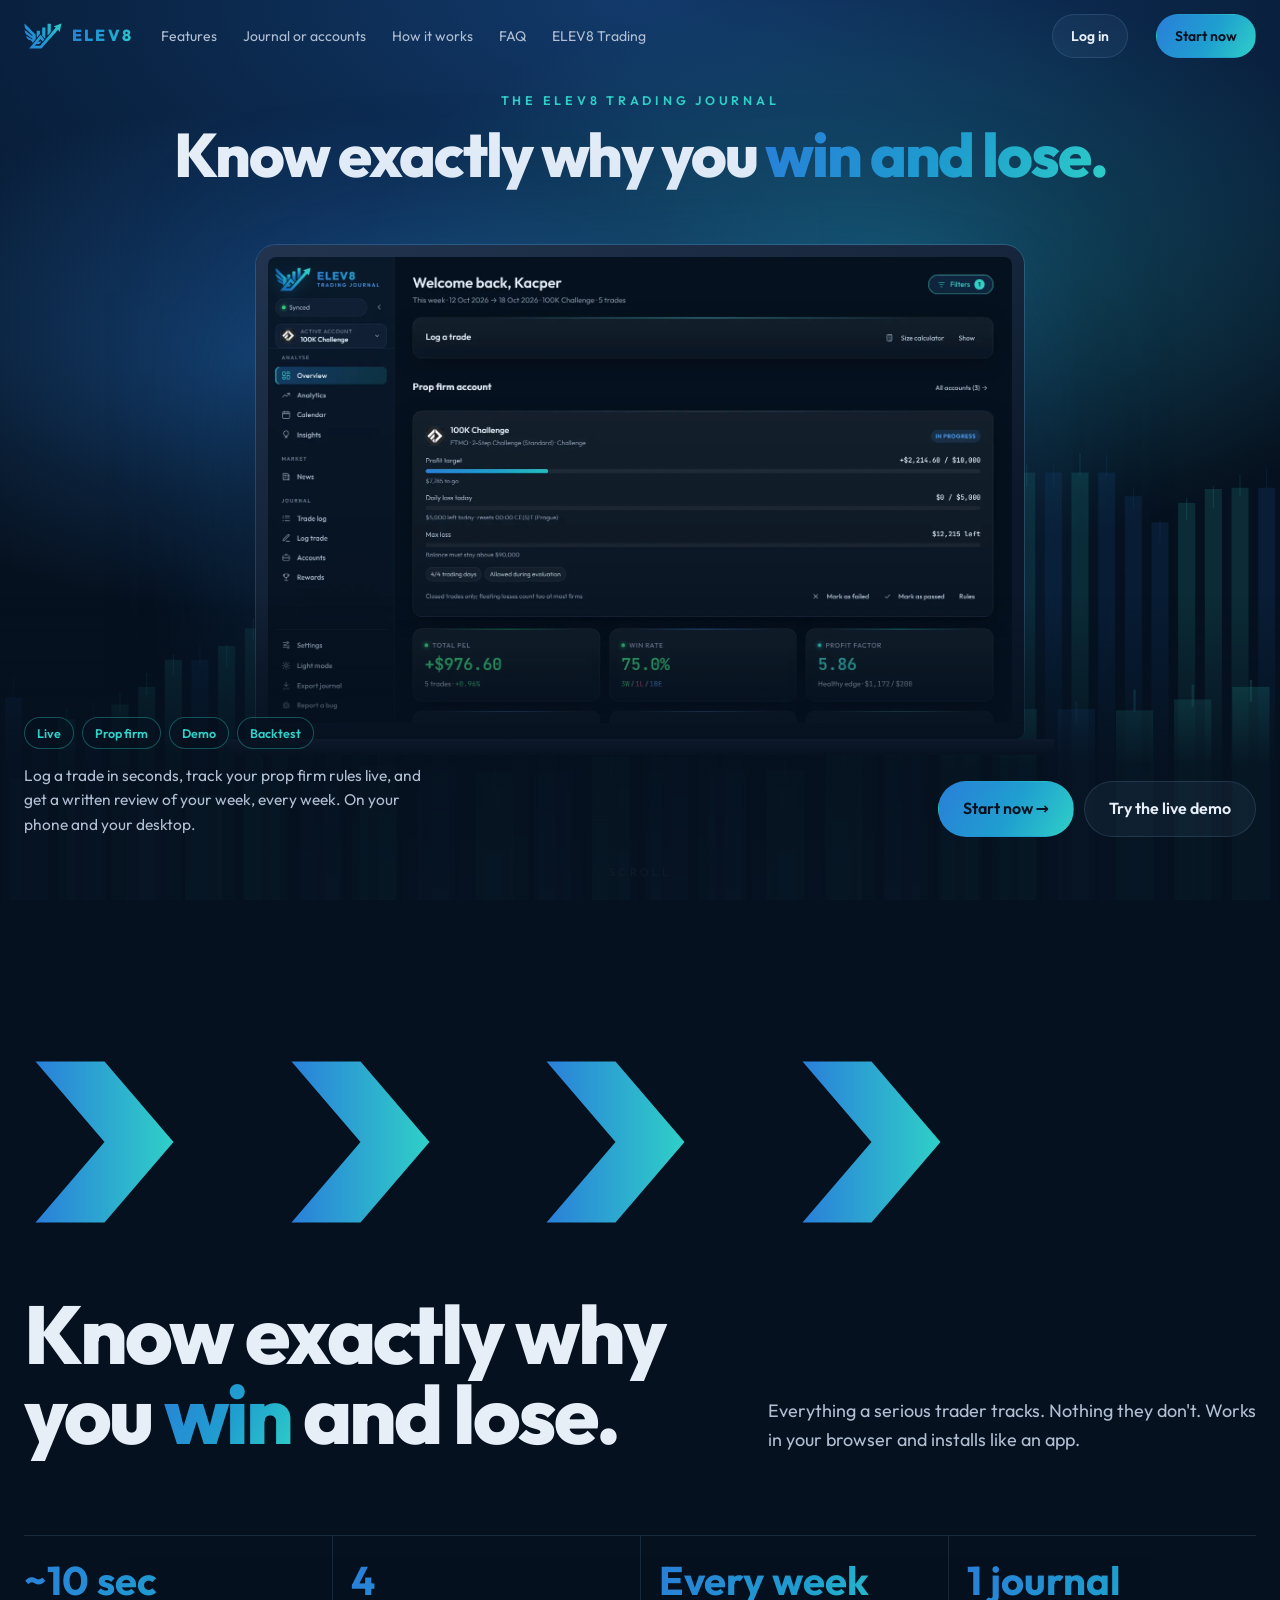
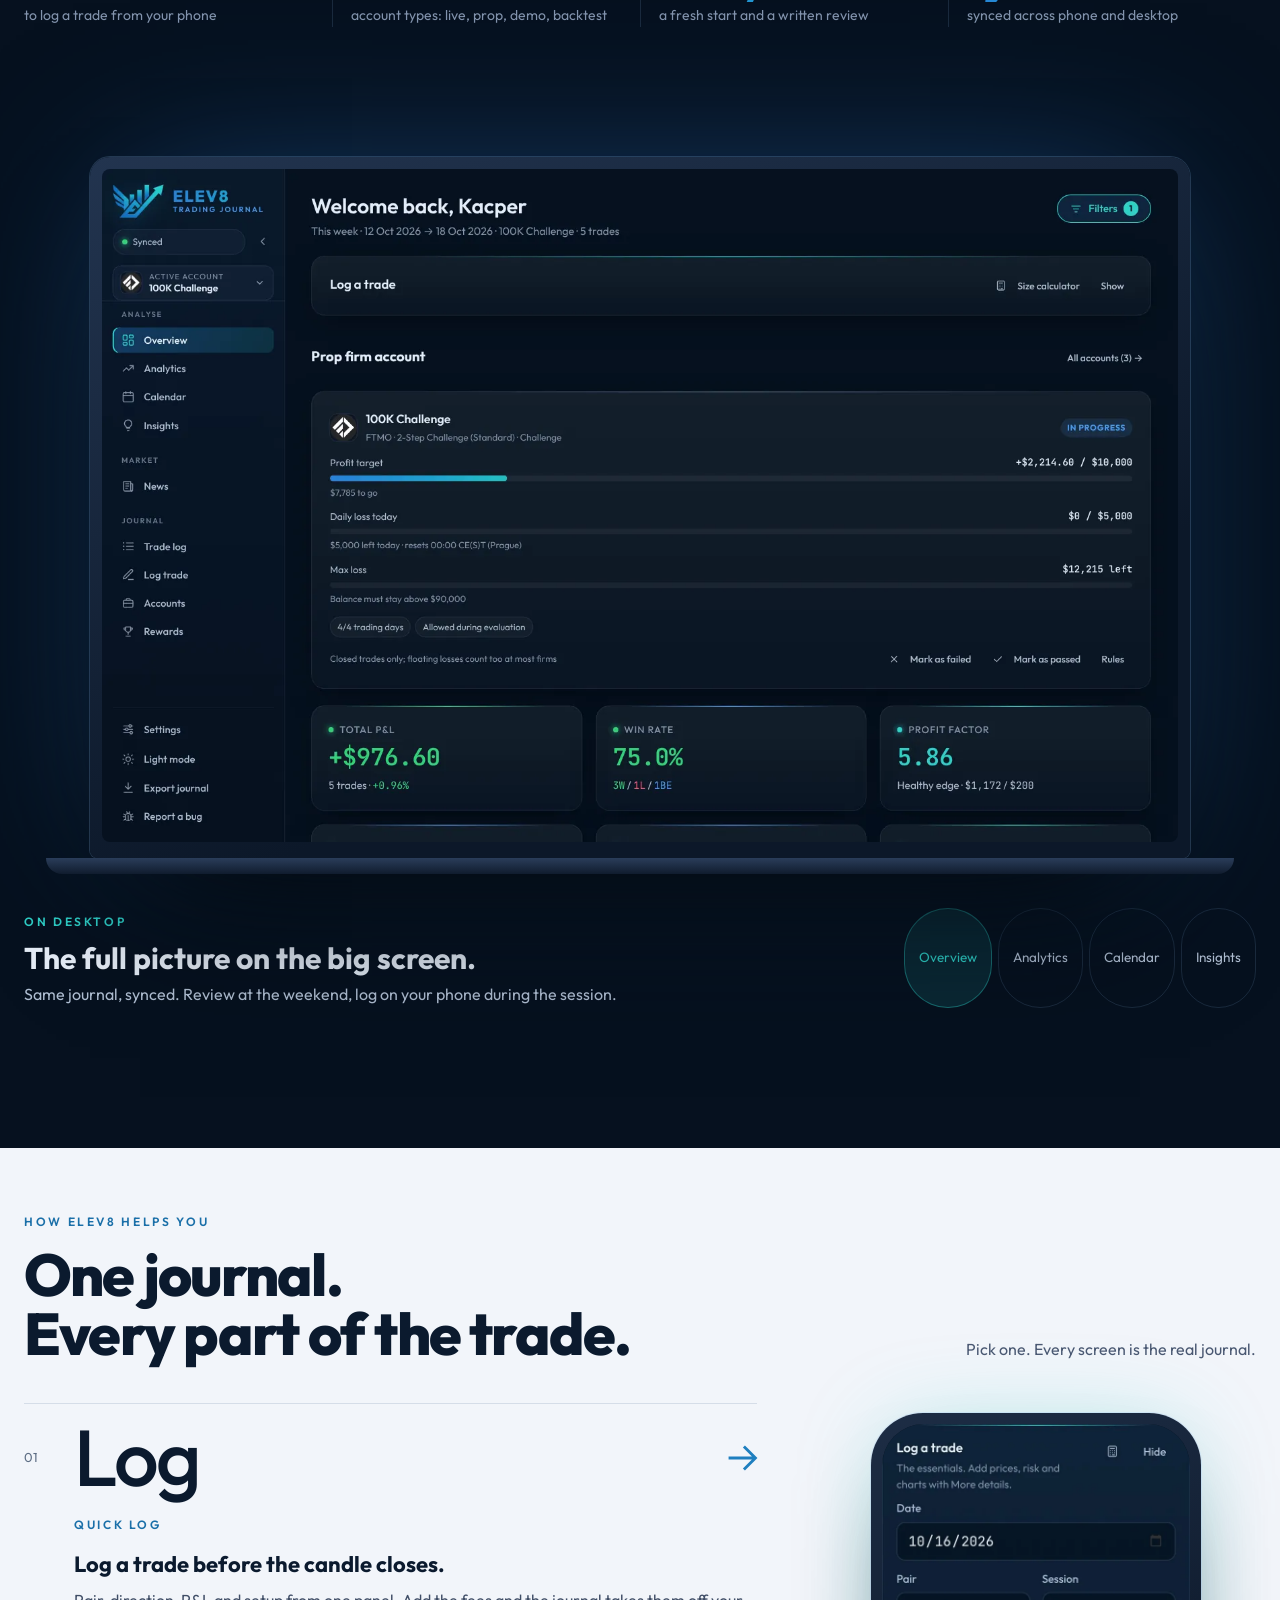
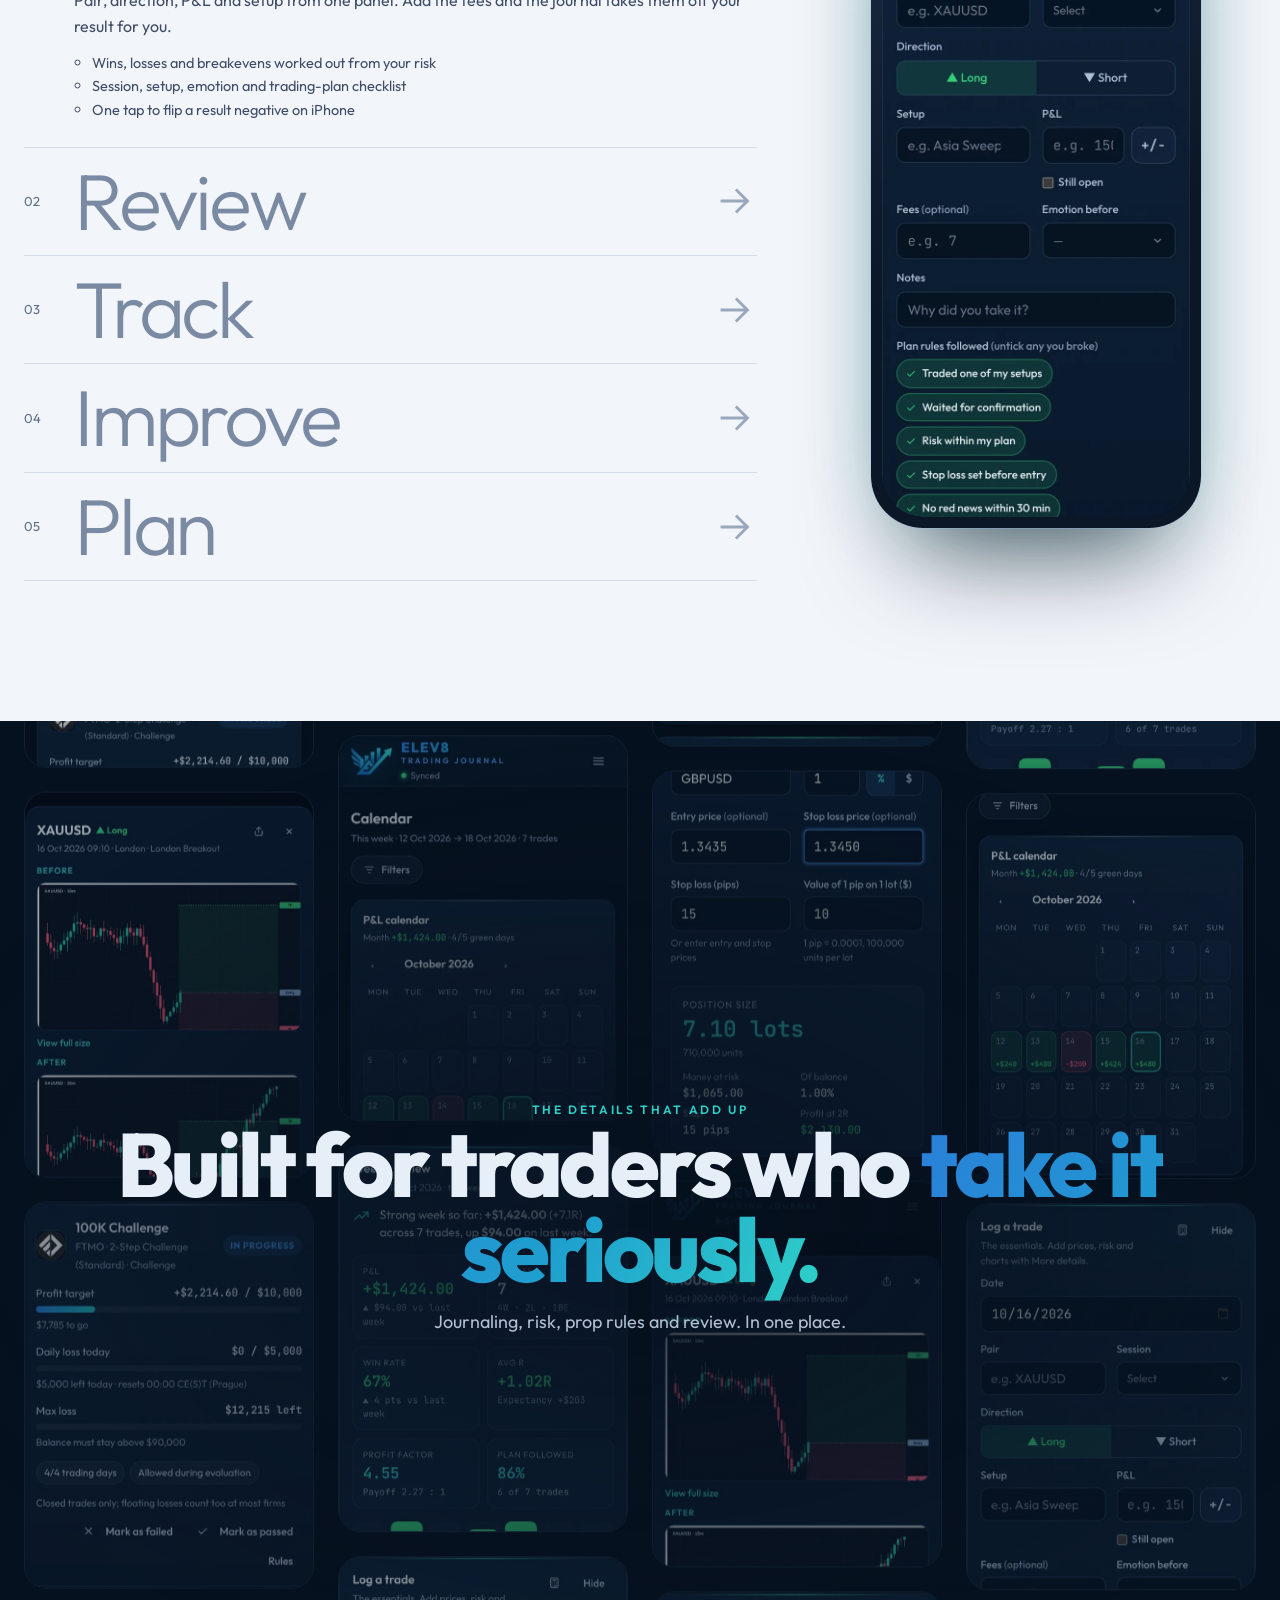
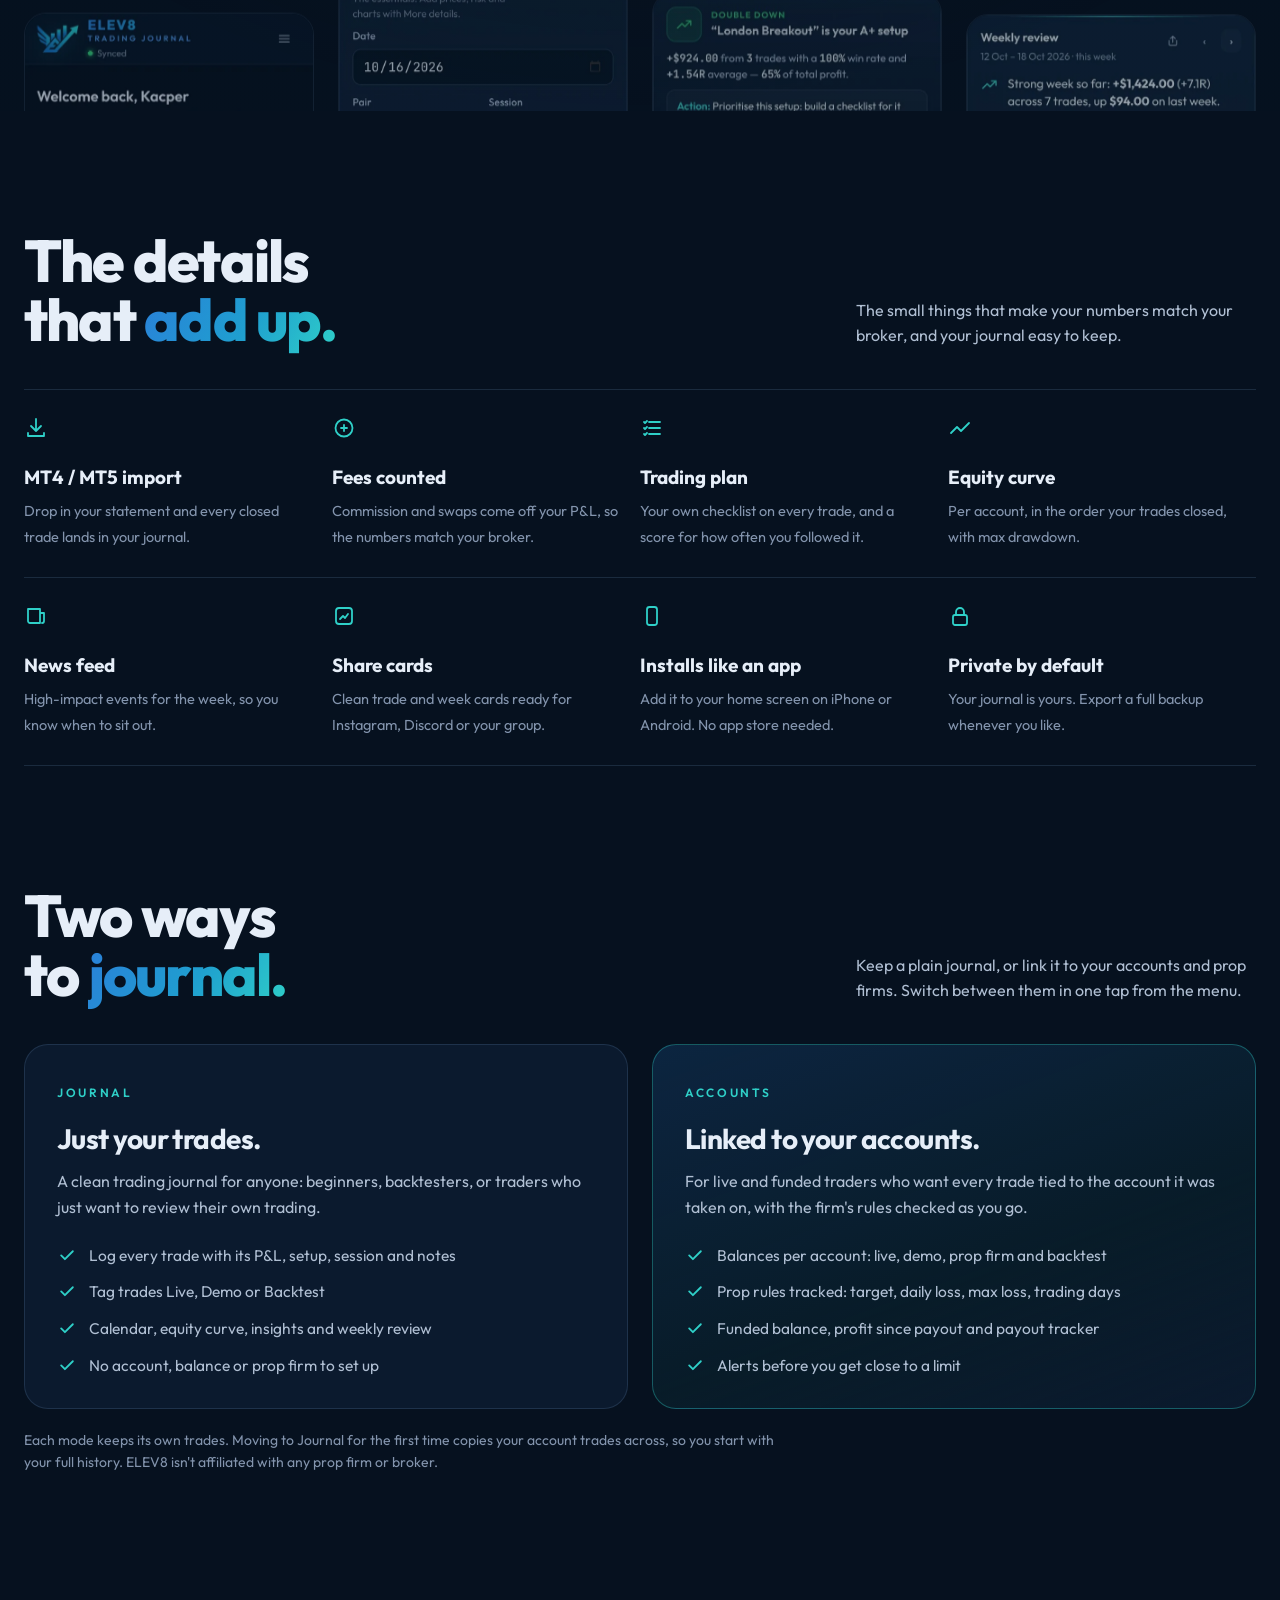
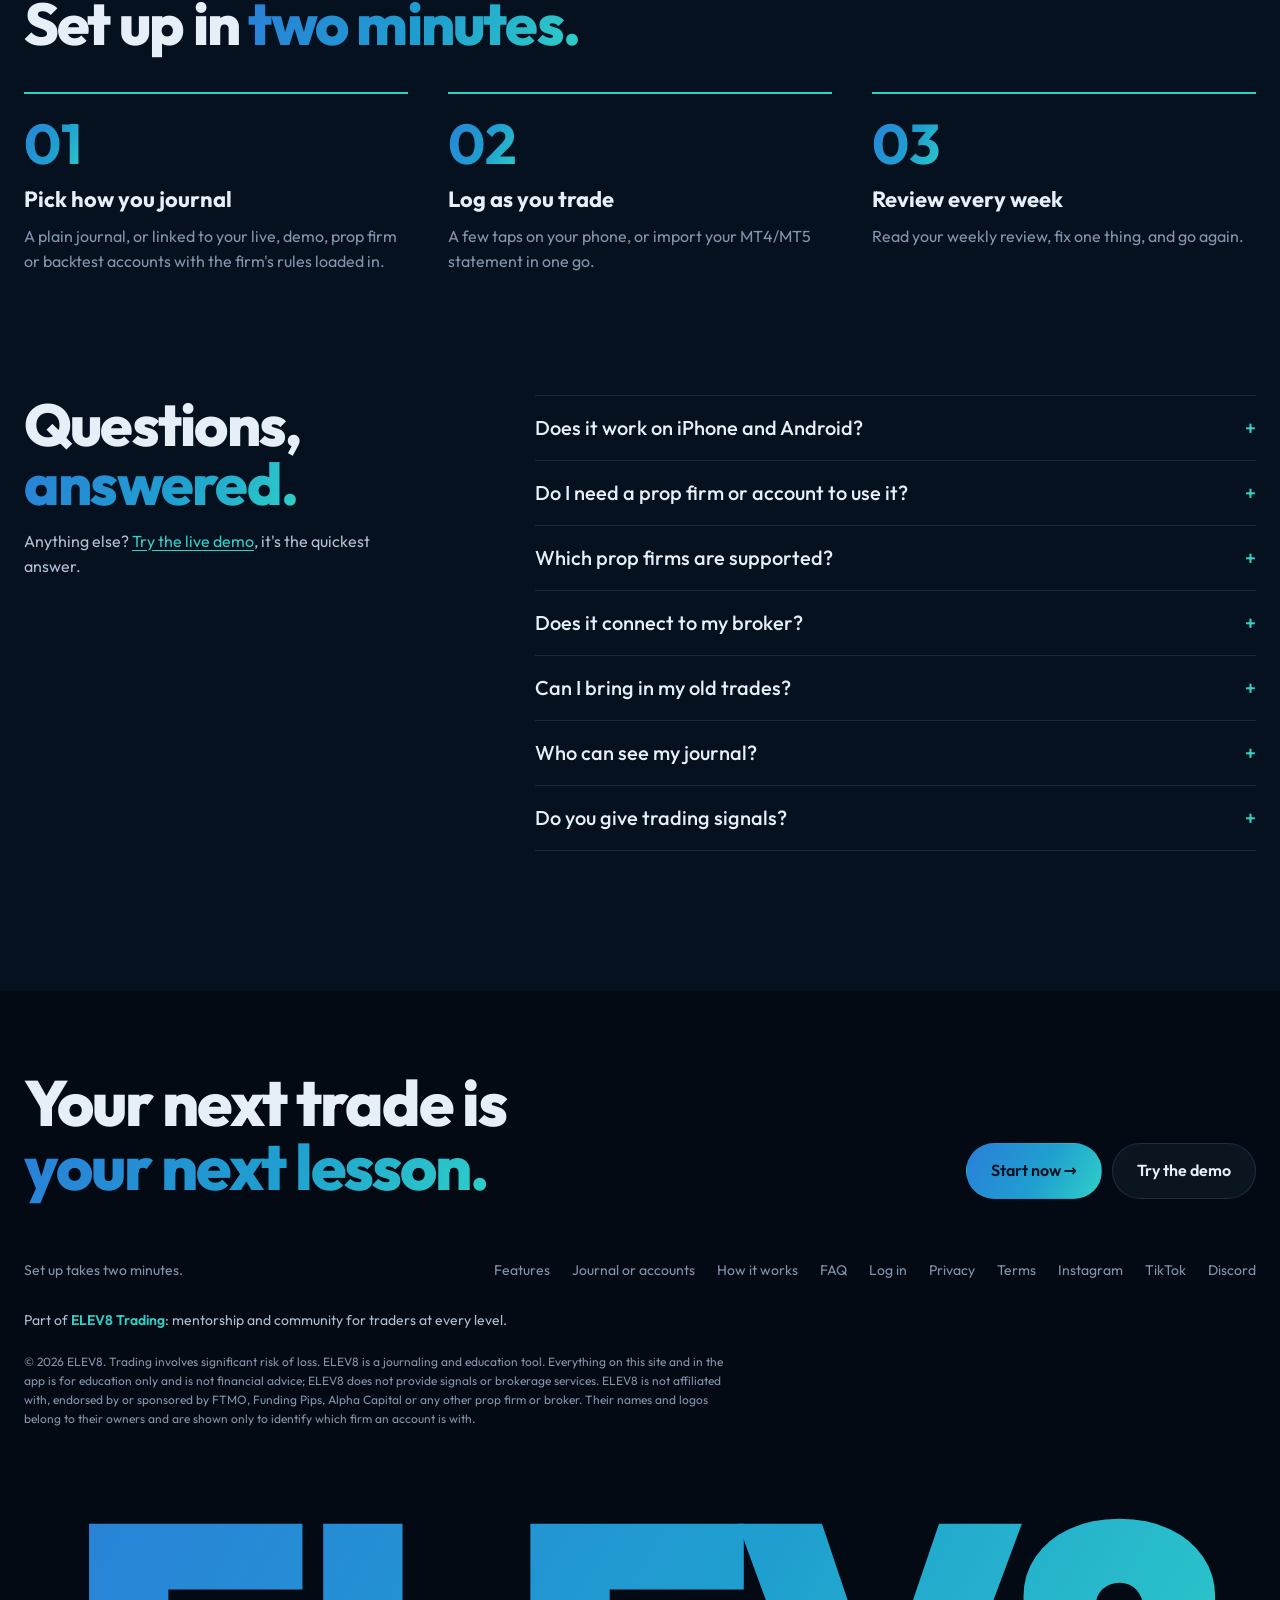
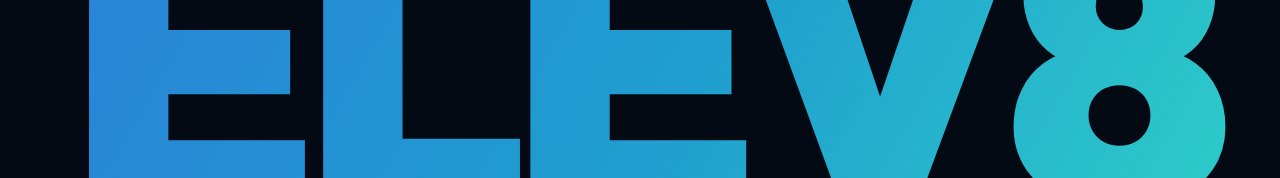
==== commit d61581e1: "Add TikTok link to the homepage footer and the sign-in screen Co-Authored-By: Claude Opus 5.5 <norep" ====
--- a/docs/index.html
+++ b/docs/index.html
@@ -2,7 +2,7 @@
 <html lang="en" class="hosted">
 <head>
 <meta charset="utf-8">
-<meta http-equiv="Content-Security-Policy" content="default-src 'self'; script-src 'self' 'sha256-nQVHNu0WE5DJLwIZORXJhYY7748R28jB2YKYSUaYlsM=' 'sha256-LEvAtGEdqinpje0bPi+jIFWHqAUyONuWtZHG1N5673c=' 'sha256-krVT6bWjdQW5XYFjU4PiqvoltU48V4tcCgIKdKc7EbA=' 'sha256-FGcmVuy+PgMmFzURK4RbDXxIjwLiCVnpHRUwoGQFYeQ=' 'sha256-JvfXQl57NMHbKW05BtX+049N6tFuDpipeJe25lFT6lQ=' 'sha256-JpV2HLgPvhSLEn3l9xrEvhx3FmtbH6ehNKxXW2+wxj8=' https://static.cloudflareinsights.com https://challenges.cloudflare.com; style-src 'self' 'unsafe-inline'; font-src 'self' data:; img-src 'self' data: blob: https:; connect-src 'self' https://jkxcoebilwcqeeziqhwn.supabase.co blob: https://cloudflareinsights.com; worker-src 'self' blob:; manifest-src 'self'; frame-src https://challenges.cloudflare.com; object-src 'none'; base-uri 'self'; form-action 'self'; upgrade-insecure-requests">
+<meta http-equiv="Content-Security-Policy" content="default-src 'self'; script-src 'self' 'sha256-nQVHNu0WE5DJLwIZORXJhYY7748R28jB2YKYSUaYlsM=' 'sha256-CfnI8CV1cqIZOSAHe8AC3qZMdubvF1saGTDjjIWeCSc=' 'sha256-krVT6bWjdQW5XYFjU4PiqvoltU48V4tcCgIKdKc7EbA=' 'sha256-FGcmVuy+PgMmFzURK4RbDXxIjwLiCVnpHRUwoGQFYeQ=' 'sha256-JvfXQl57NMHbKW05BtX+049N6tFuDpipeJe25lFT6lQ=' 'sha256-JpV2HLgPvhSLEn3l9xrEvhx3FmtbH6ehNKxXW2+wxj8=' https://static.cloudflareinsights.com https://challenges.cloudflare.com; style-src 'self' 'unsafe-inline'; font-src 'self' data:; img-src 'self' data: blob: https:; connect-src 'self' https://jkxcoebilwcqeeziqhwn.supabase.co blob: https://cloudflareinsights.com; worker-src 'self' blob:; manifest-src 'self'; frame-src https://challenges.cloudflare.com; object-src 'none'; base-uri 'self'; form-action 'self'; upgrade-insecure-requests">
 <script>if (window.top !== window.self) { document.documentElement.style.display = "none"; try { window.top.location.replace(window.location.href); } catch (e) {} }</script>
 <meta name="viewport" content="width=device-width, initial-scale=1, viewport-fit=cover">
 <meta property="og:type" content="website">
@@ -12,7 +12,7 @@
 <meta property="og:image" content="https://elev8tradingjournal.com/home/img/overview-desk.jpg">
 <meta property="og:url" content="https://elev8tradingjournal.com/">
 <meta name="twitter:card" content="summary_large_image">
-<script>window.ELEV8_BUILD = "cd2951aaee";</script>
+<script>window.ELEV8_BUILD = "fd38ff1cca";</script>
 <script>
   // elev8tradingjournal.com shows the homepage, except for people who are signed in on this device (their
   // journal opens straight away) and someone keeping a journal on this device without an account. The installed
@@ -2577,6 +2577,7 @@
         <div class="hh-soc">
           <a href="https://discord.gg/wYvXZ4xwF" target="_blank" rel="noopener"><svg viewBox="0 0 24 24" aria-hidden="true"><path d="M19.6 5.3A16.5 16.5 0 0 0 15.5 4l-.5 1a15 15 0 0 0-6 0L8.5 4a16.5 16.5 0 0 0-4.1 1.3C1.8 9.2 1.1 13 1.4 16.7a16.6 16.6 0 0 0 5 2.5l1.1-1.7c-.6-.2-1.2-.5-1.7-.9l.4-.3a11.8 11.8 0 0 0 11.6 0l.4.3c-.5.4-1.1.7-1.7.9l1.1 1.7a16.5 16.5 0 0 0 5-2.5c.4-4.3-.7-8-3-11.4zM8.7 14.5c-1 0-1.8-.9-1.8-2s.8-2 1.8-2 1.8.9 1.8 2-.8 2-1.8 2zm6.6 0c-1 0-1.8-.9-1.8-2s.8-2 1.8-2 1.8.9 1.8 2-.8 2-1.8 2z"/></svg>Discord</a>
           <a href="https://www.instagram.com/elev8trading_/" target="_blank" rel="noopener"><svg viewBox="0 0 24 24" fill-rule="evenodd" aria-hidden="true"><path d="M12 7a5 5 0 1 0 0 10 5 5 0 0 0 0-10zm0 8.2a3.2 3.2 0 1 1 0-6.4 3.2 3.2 0 0 1 0 6.4zM17.3 5.5a1.2 1.2 0 1 0 0 2.4 1.2 1.2 0 0 0 0-2.4zM12 2c-2.7 0-3 0-4.1.1C3.6 2.3 2.3 3.6 2.1 7.9 2 9 2 9.3 2 12s0 3 .1 4.1c.2 4.3 1.5 5.6 5.8 5.8 1.1.1 1.4.1 4.1.1s3 0 4.1-.1c4.3-.2 5.6-1.5 5.8-5.8.1-1.1.1-1.4.1-4.1s0-3-.1-4.1c-.2-4.3-1.5-5.6-5.8-5.8C15 2 14.7 2 12 2z"/></svg>@elev8trading_</a>
+          <a href="https://www.tiktok.com/@elev8trading_" target="_blank" rel="noopener"><svg viewBox="0 0 24 24" aria-hidden="true"><path d="M12.53.02c1.31-.02 2.61-.01 3.91-.02.08 1.53.63 3.09 1.75 4.17 1.12 1.11 2.7 1.62 4.24 1.79v4.03c-1.44-.05-2.89-.35-4.2-.97-.57-.26-1.1-.59-1.62-.93-.01 2.92.01 5.84-.02 8.75-.08 1.4-.54 2.79-1.35 3.94-1.31 1.92-3.58 3.17-5.91 3.21-1.43.08-2.86-.31-4.08-1.03-2.02-1.19-3.44-3.37-3.65-5.71-.02-.5-.03-1-.01-1.49.18-1.9 1.12-3.72 2.58-4.96 1.66-1.44 3.98-2.13 6.15-1.72.02 1.48-.04 2.96-.04 4.44-.99-.32-2.15-.23-3.02.37-.63.41-1.11 1.04-1.36 1.75-.21.51-.15 1.07-.14 1.61.24 1.64 1.82 3.02 3.5 2.87 1.12-.01 2.19-.66 2.77-1.61.19-.33.4-.67.41-1.06.1-1.79.06-3.57.07-5.36.01-4.03-.01-8.05.02-12.07z"/></svg>TikTok</a>
         </div>
         <small>For education only, not financial advice. Not affiliated with any prop firm or broker.</small>
       </div>
@@ -2622,7 +2623,8 @@
     <p class="ph-feed-t"><i aria-hidden="true"></i>From the demo journal</p>
     <div class="ph-feed" aria-label="Example trades from the demo journal"><div class="ph-track"><div style="display:contents"><div class="hh-tc"><b>EURUSD · Long</b><span class="pv w">+$412</span><span>London · A+ setup</span><span>2.1R</span></div><div class="hh-tc"><b>Weekly review</b><span class="pv w">+$1,240</span><span>4W–1L · ready Sunday</span><span>Week 45</span></div><div class="hh-tc"><b>NAS100 · Short</b><span class="pv l">−$180</span><span>New York · FOMO</span><span>−1R</span></div><div class="hh-tc"><b>XAUUSD · Long</b><span class="pv w">+$655</span><span>London · Breakout</span><span>3.2R</span></div><div class="hh-tc"><b>FTMO 100K</b><span class="pv w">62%</span><span>Daily loss room left</span><span>Challenge</span></div><div class="hh-tc"><b>GBPJPY · Short</b><span class="pv w">+$238</span><span>Asia · Reversal</span><span>1.4R</span></div></div><div style="display:contents" aria-hidden="true"><div class="hh-tc"><b>EURUSD · Long</b><span class="pv w">+$412</span><span>London · A+ setup</span><span>2.1R</span></div><div class="hh-tc"><b>Weekly review</b><span class="pv w">+$1,240</span><span>4W–1L · ready Sunday</span><span>Week 45</span></div><div class="hh-tc"><b>NAS100 · Short</b><span class="pv l">−$180</span><span>New York · FOMO</span><span>−1R</span></div><div class="hh-tc"><b>XAUUSD · Long</b><span class="pv w">+$655</span><span>London · Breakout</span><span>3.2R</span></div><div class="hh-tc"><b>FTMO 100K</b><span class="pv w">62%</span><span>Daily loss room left</span><span>Challenge</span></div><div class="hh-tc"><b>GBPJPY · Short</b><span class="pv w">+$238</span><span>Asia · Reversal</span><span>1.4R</span></div></div></div></div>
     <div class="ph-soc"><a href="https://discord.gg/wYvXZ4xwF" target="_blank" rel="noopener"><svg viewBox="0 0 24 24" aria-hidden="true"><path d="M19.6 5.3A16.5 16.5 0 0 0 15.5 4l-.5 1a15 15 0 0 0-6 0L8.5 4a16.5 16.5 0 0 0-4.1 1.3C1.8 9.2 1.1 13 1.4 16.7a16.6 16.6 0 0 0 5 2.5l1.1-1.7c-.6-.2-1.2-.5-1.7-.9l.4-.3a11.8 11.8 0 0 0 11.6 0l.4.3c-.5.4-1.1.7-1.7.9l1.1 1.7a16.5 16.5 0 0 0 5-2.5c.4-4.3-.7-8-3-11.4zM8.7 14.5c-1 0-1.8-.9-1.8-2s.8-2 1.8-2 1.8.9 1.8 2-.8 2-1.8 2zm6.6 0c-1 0-1.8-.9-1.8-2s.8-2 1.8-2 1.8.9 1.8 2-.8 2-1.8 2z"/></svg>Discord</a>
-          <a href="https://www.instagram.com/elev8trading_/" target="_blank" rel="noopener"><svg viewBox="0 0 24 24" fill-rule="evenodd" aria-hidden="true"><path d="M12 7a5 5 0 1 0 0 10 5 5 0 0 0 0-10zm0 8.2a3.2 3.2 0 1 1 0-6.4 3.2 3.2 0 0 1 0 6.4zM17.3 5.5a1.2 1.2 0 1 0 0 2.4 1.2 1.2 0 0 0 0-2.4zM12 2c-2.7 0-3 0-4.1.1C3.6 2.3 2.3 3.6 2.1 7.9 2 9 2 9.3 2 12s0 3 .1 4.1c.2 4.3 1.5 5.6 5.8 5.8 1.1.1 1.4.1 4.1.1s3 0 4.1-.1c4.3-.2 5.6-1.5 5.8-5.8.1-1.1.1-1.4.1-4.1s0-3-.1-4.1c-.2-4.3-1.5-5.6-5.8-5.8C15 2 14.7 2 12 2z"/></svg>Instagram</a></div>
+          <a href="https://www.instagram.com/elev8trading_/" target="_blank" rel="noopener"><svg viewBox="0 0 24 24" fill-rule="evenodd" aria-hidden="true"><path d="M12 7a5 5 0 1 0 0 10 5 5 0 0 0 0-10zm0 8.2a3.2 3.2 0 1 1 0-6.4 3.2 3.2 0 0 1 0 6.4zM17.3 5.5a1.2 1.2 0 1 0 0 2.4 1.2 1.2 0 0 0 0-2.4zM12 2c-2.7 0-3 0-4.1.1C3.6 2.3 2.3 3.6 2.1 7.9 2 9 2 9.3 2 12s0 3 .1 4.1c.2 4.3 1.5 5.6 5.8 5.8 1.1.1 1.4.1 4.1.1s3 0 4.1-.1c4.3-.2 5.6-1.5 5.8-5.8.1-1.1.1-1.4.1-4.1s0-3-.1-4.1c-.2-4.3-1.5-5.6-5.8-5.8C15 2 14.7 2 12 2z"/></svg>Instagram</a>
+          <a href="https://www.tiktok.com/@elev8trading_" target="_blank" rel="noopener"><svg viewBox="0 0 24 24" aria-hidden="true"><path d="M12.53.02c1.31-.02 2.61-.01 3.91-.02.08 1.53.63 3.09 1.75 4.17 1.12 1.11 2.7 1.62 4.24 1.79v4.03c-1.44-.05-2.89-.35-4.2-.97-.57-.26-1.1-.59-1.62-.93-.01 2.92.01 5.84-.02 8.75-.08 1.4-.54 2.79-1.35 3.94-1.31 1.92-3.58 3.17-5.91 3.21-1.43.08-2.86-.31-4.08-1.03-2.02-1.19-3.44-3.37-3.65-5.71-.02-.5-.03-1-.01-1.49.18-1.9 1.12-3.72 2.58-4.96 1.66-1.44 3.98-2.13 6.15-1.72.02 1.48-.04 2.96-.04 4.44-.99-.32-2.15-.23-3.02.37-.63.41-1.11 1.04-1.36 1.75-.21.51-.15 1.07-.14 1.61.24 1.64 1.82 3.02 3.5 2.87 1.12-.01 2.19-.66 2.77-1.61.19-.33.4-.67.41-1.06.1-1.79.06-3.57.07-5.36.01-4.03-.01-8.05.02-12.07z"/></svg>TikTok</a></div>
     <p class="ph-disc">For education only, not financial advice. Not affiliated with any prop firm or broker. <a href="terms/" target="_blank" rel="noopener">Terms</a> · <a href="privacy/" target="_blank" rel="noopener">Privacy</a></p>
   </div>
   <p class="home-terms dk">By signing in you agree to the <a href="terms/" target="_blank" rel="noopener">Terms</a> and <a href="privacy/" target="_blank" rel="noopener">Privacy Policy</a>.</p>
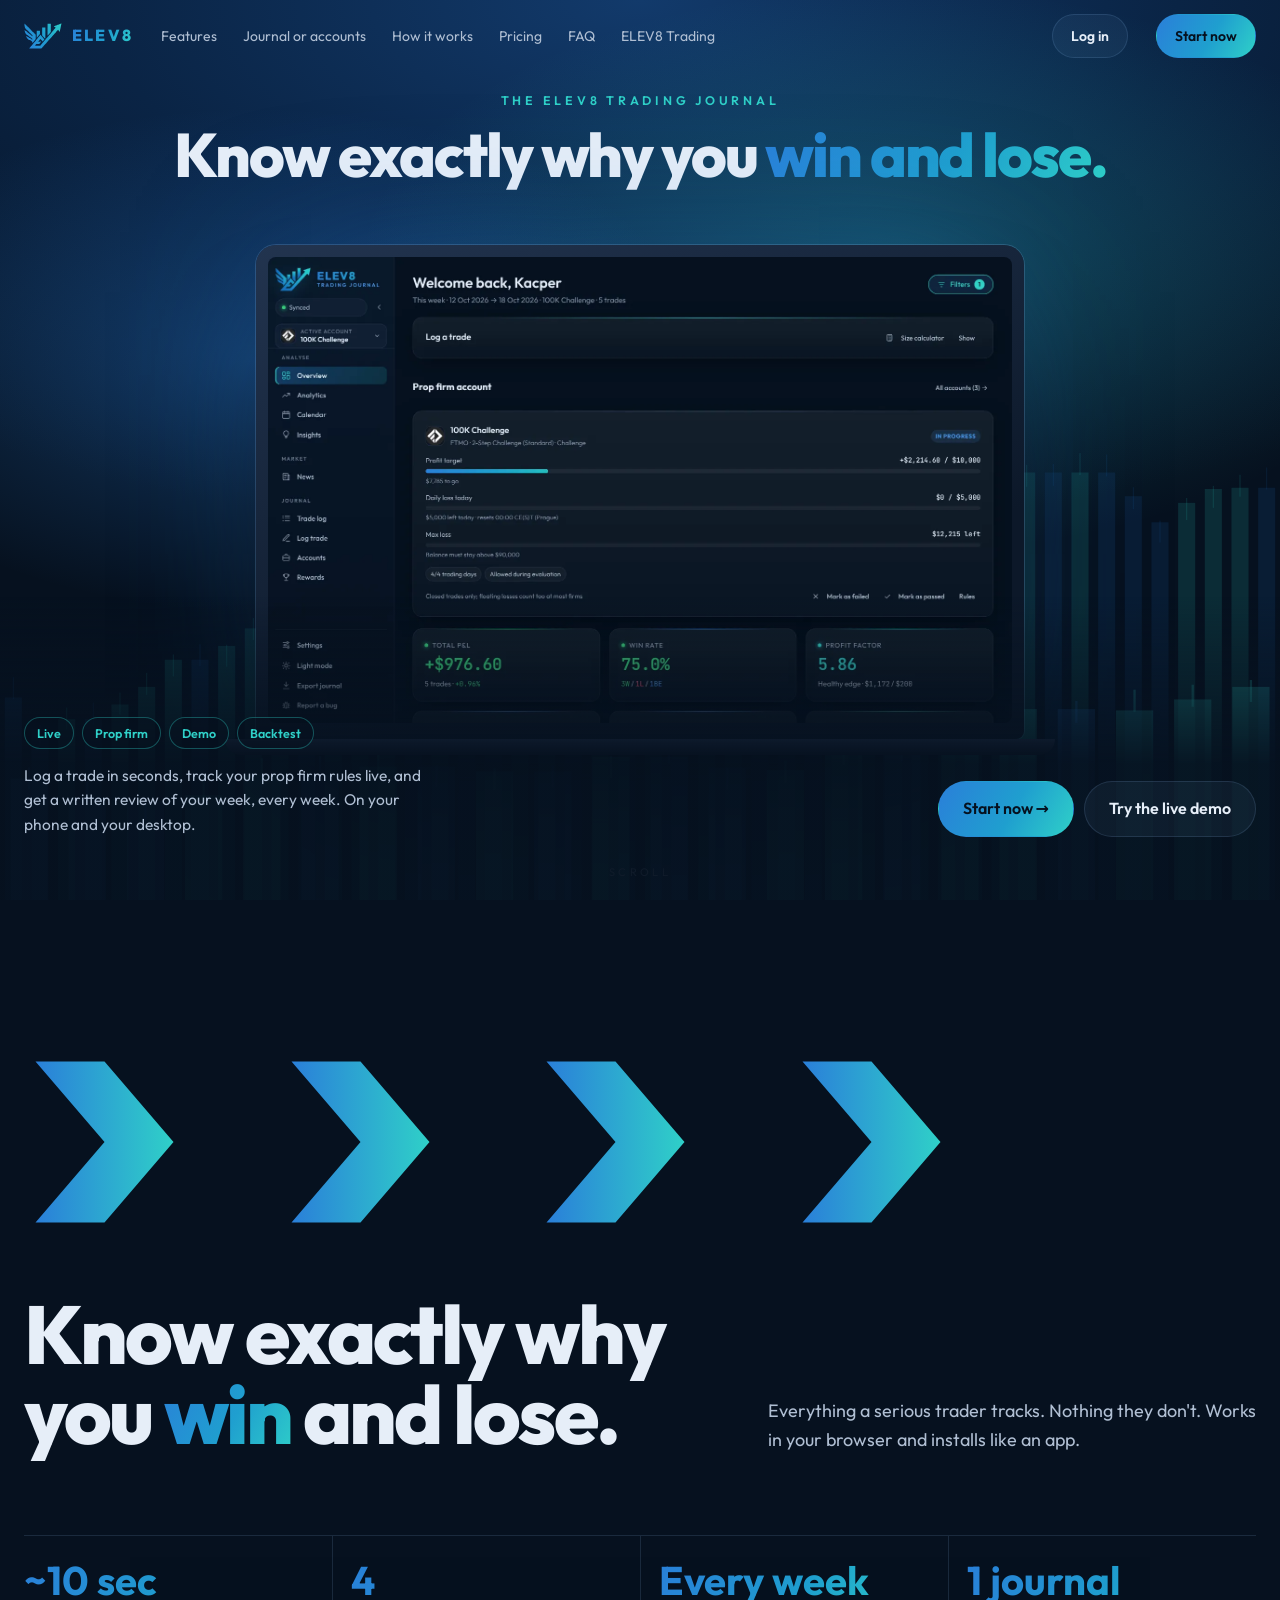
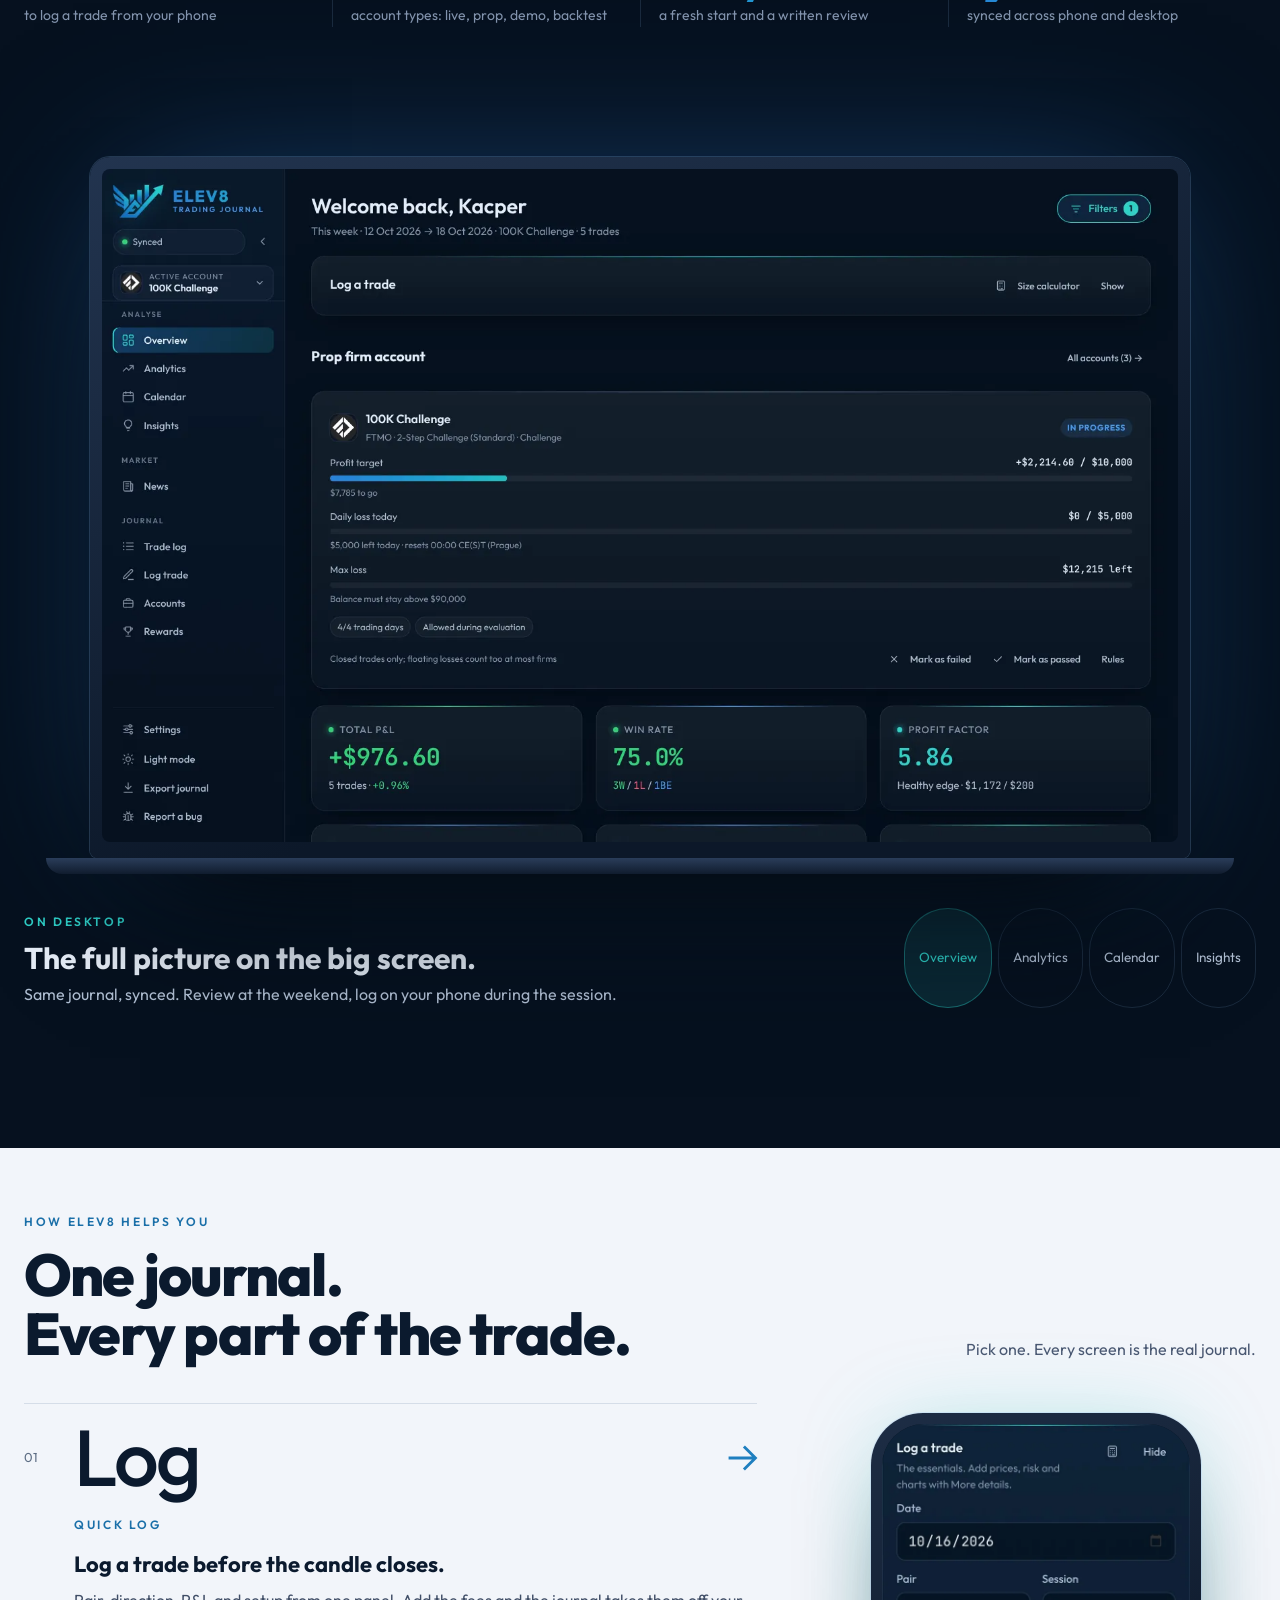
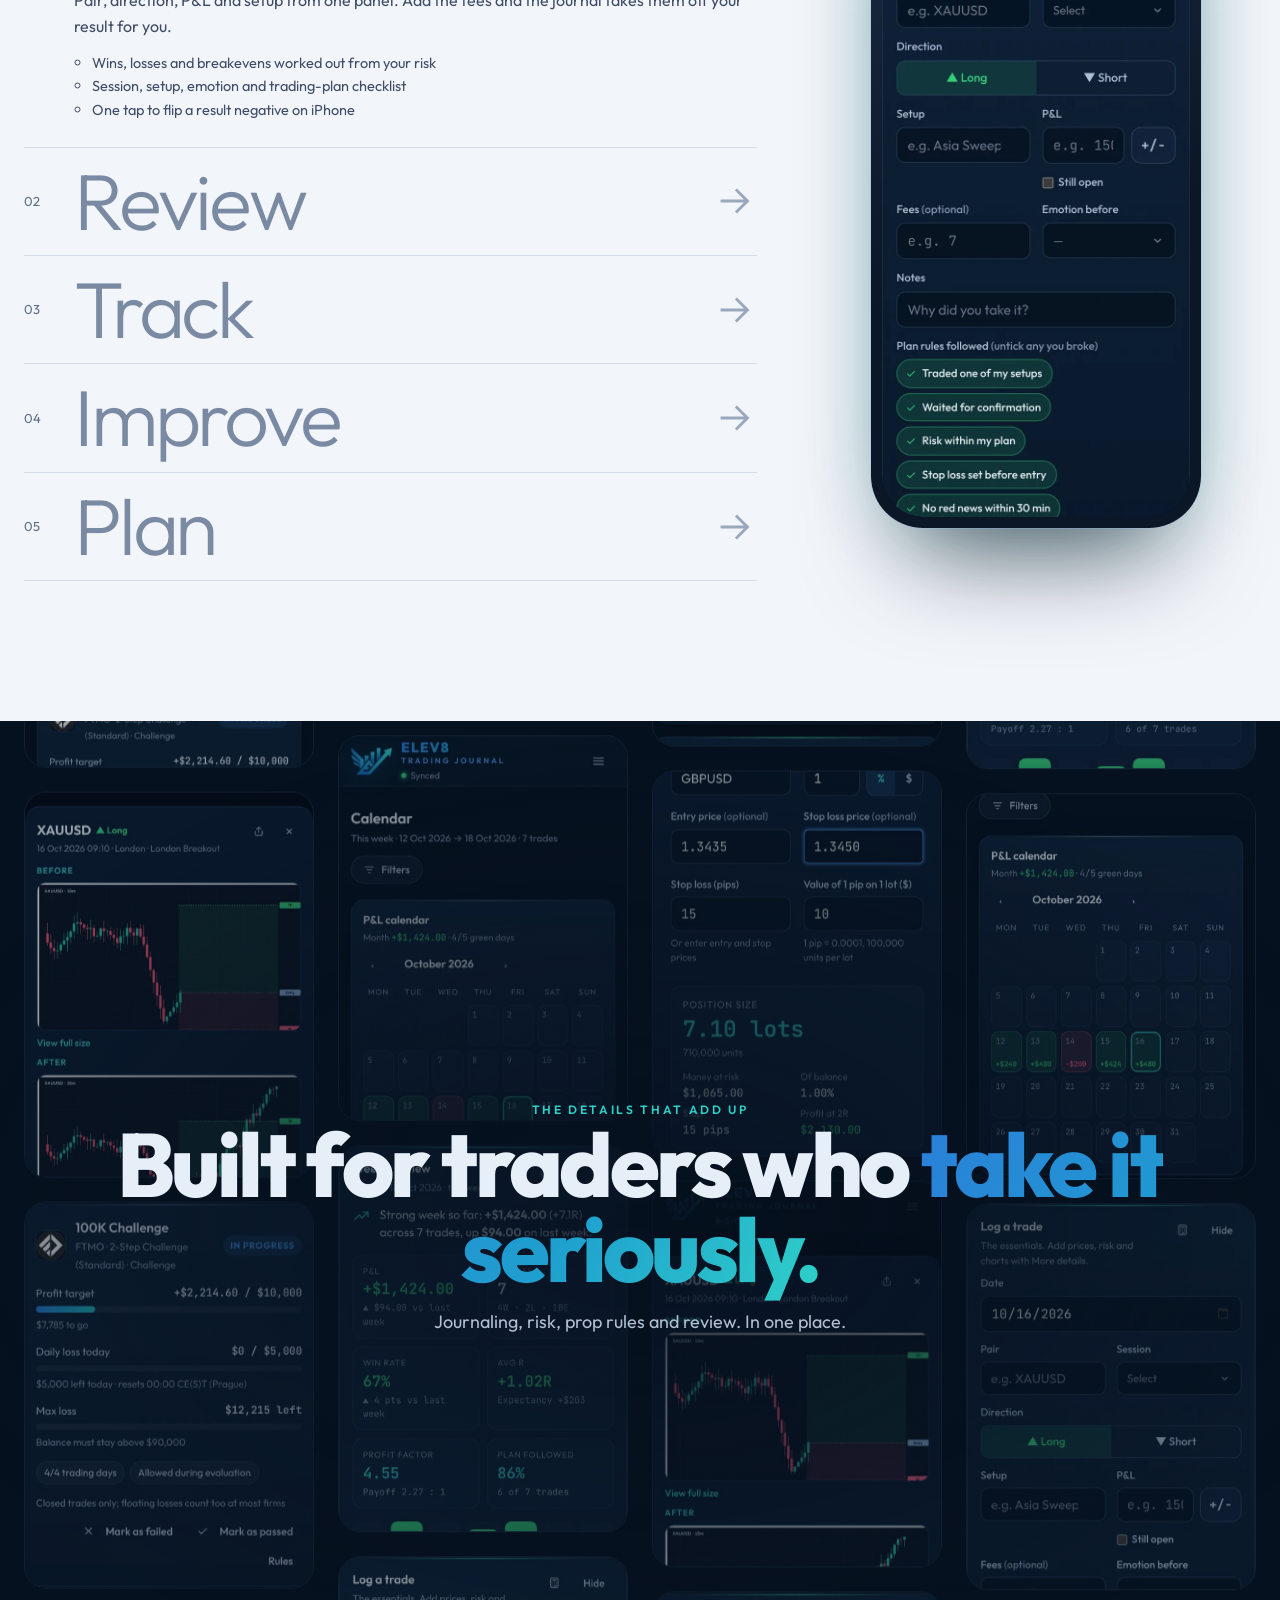
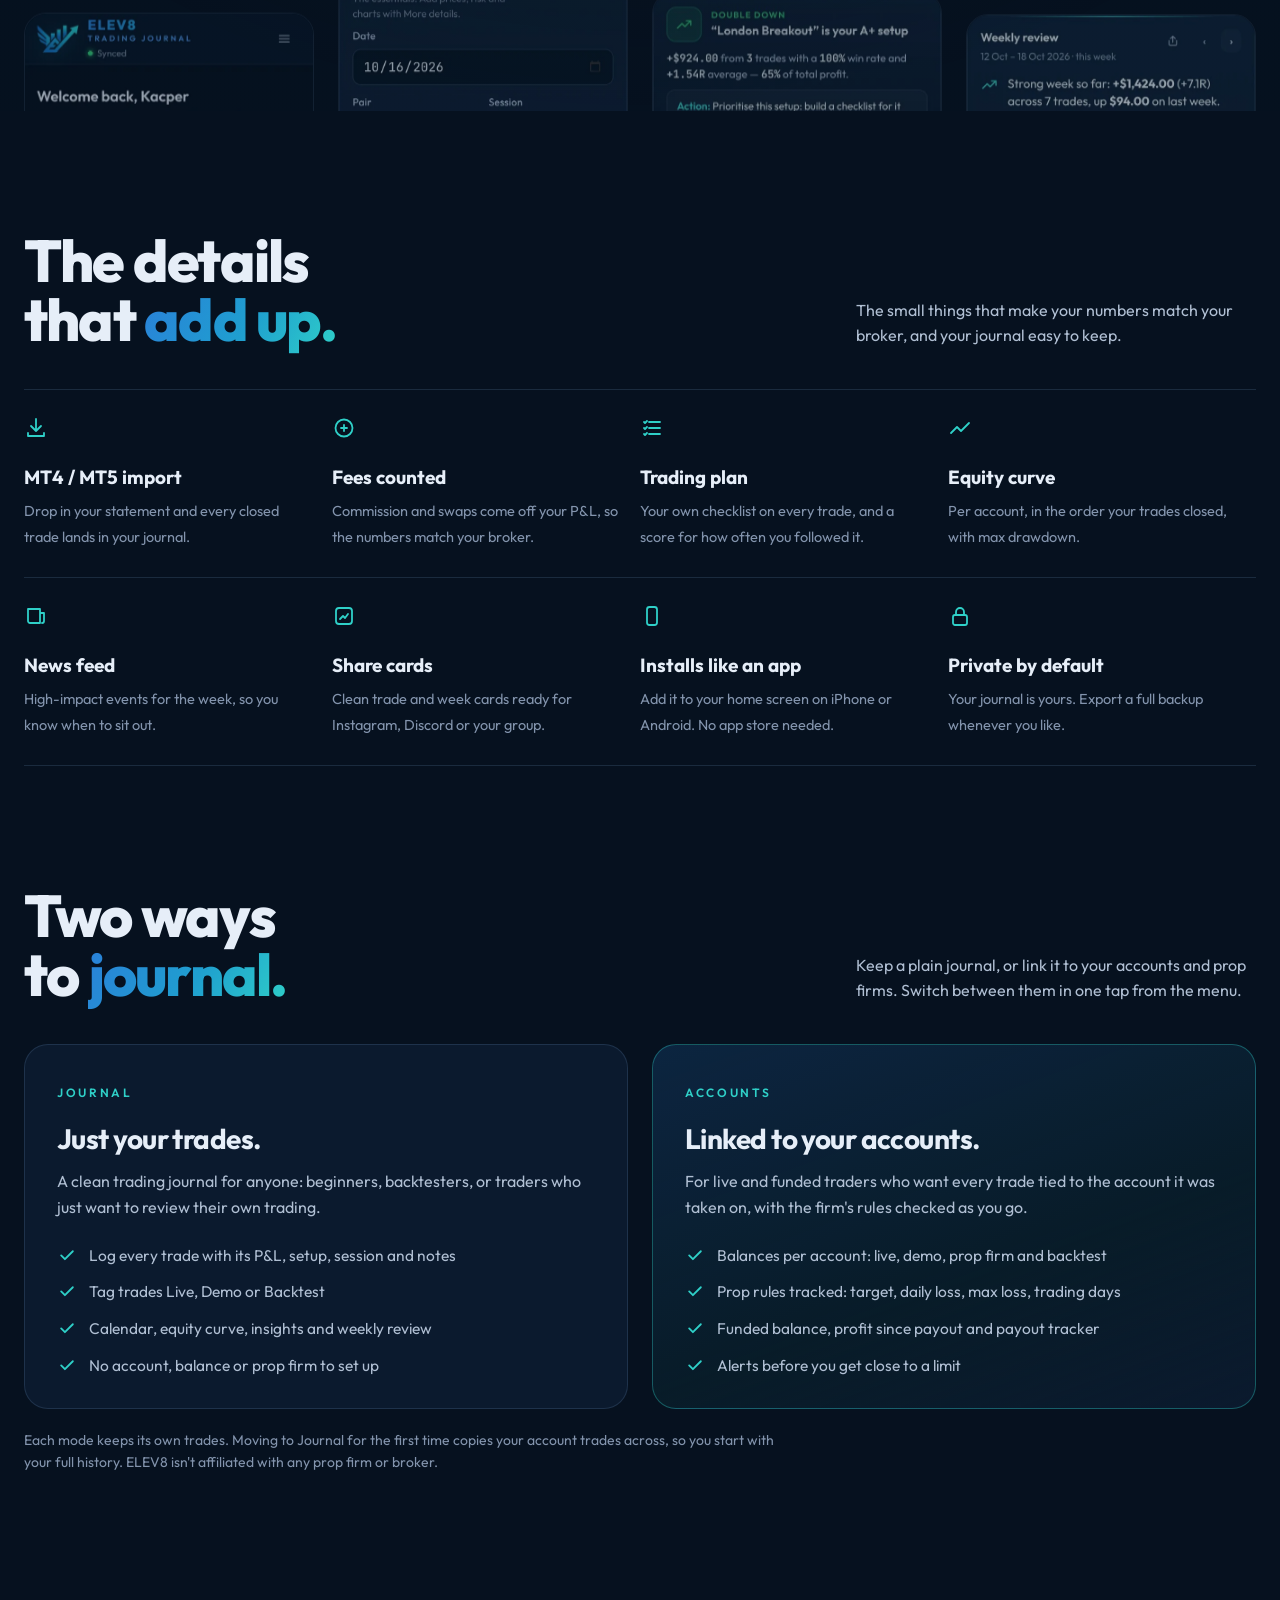
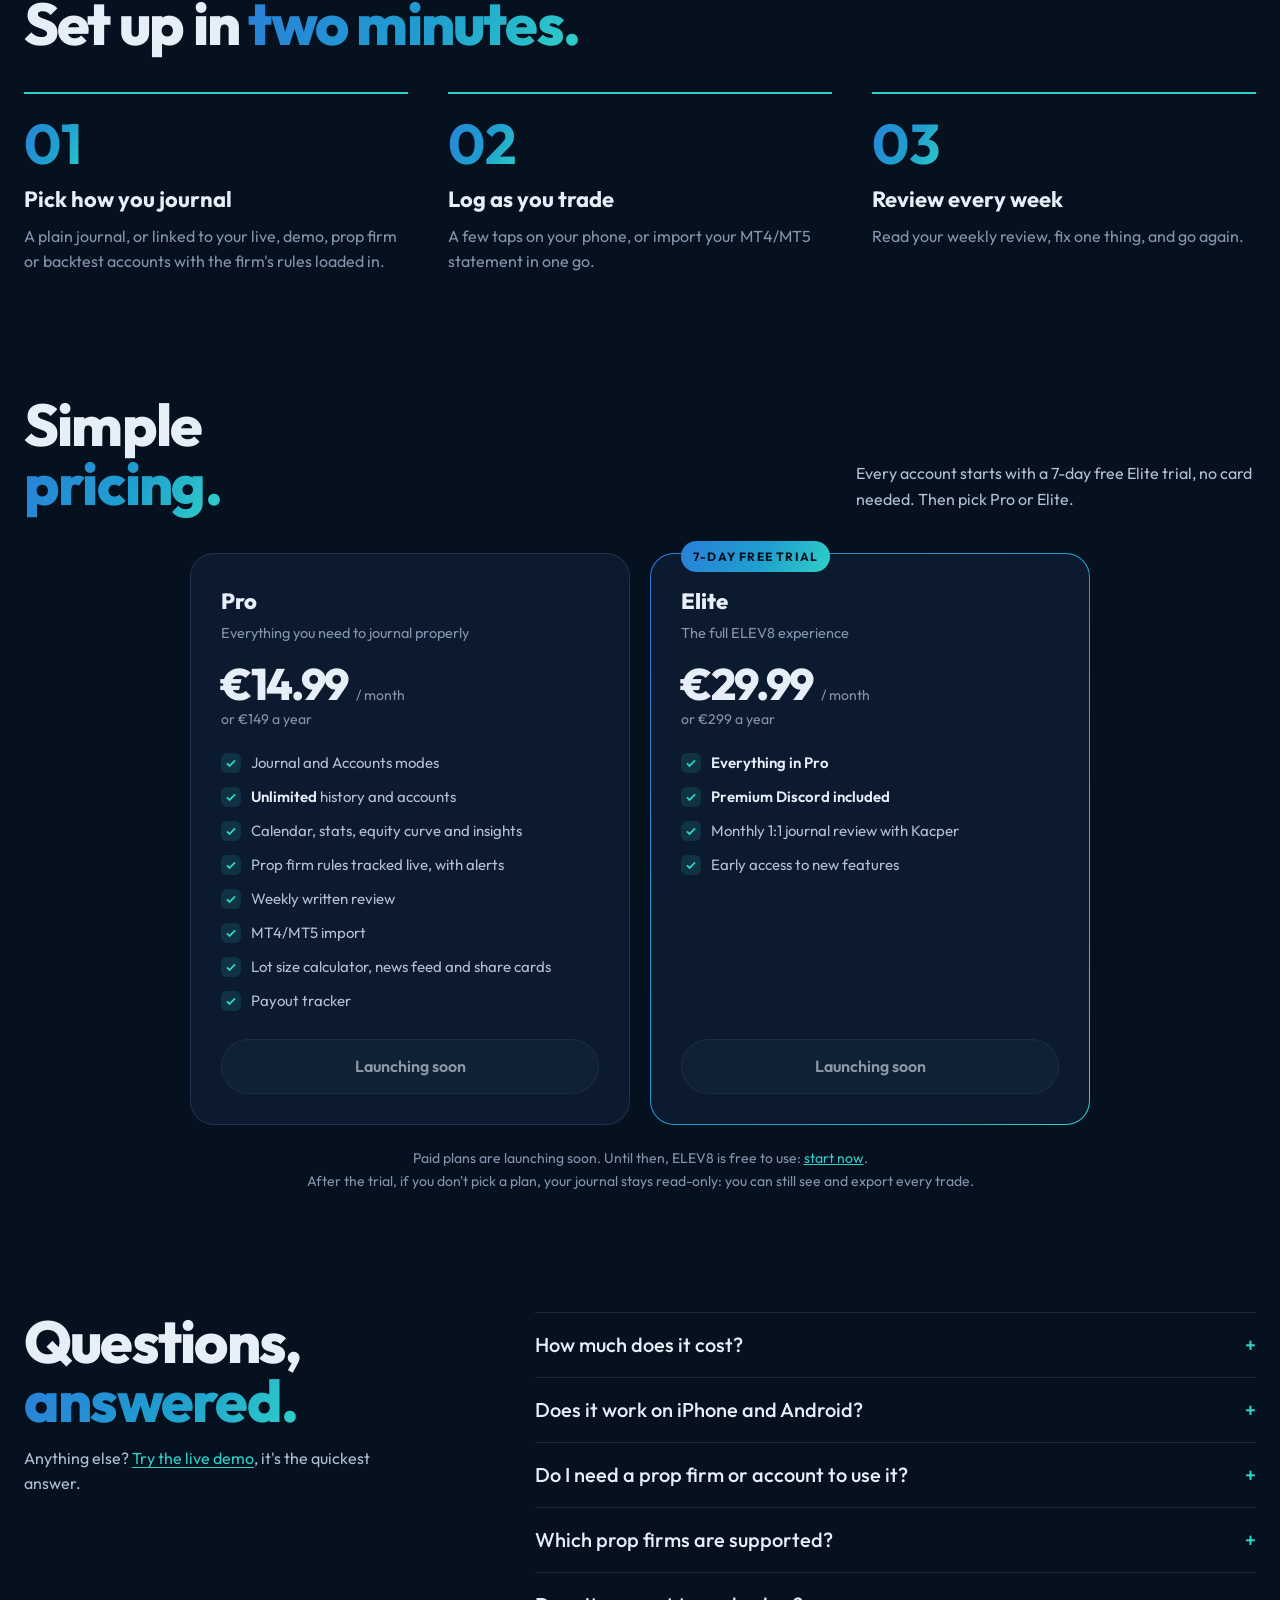
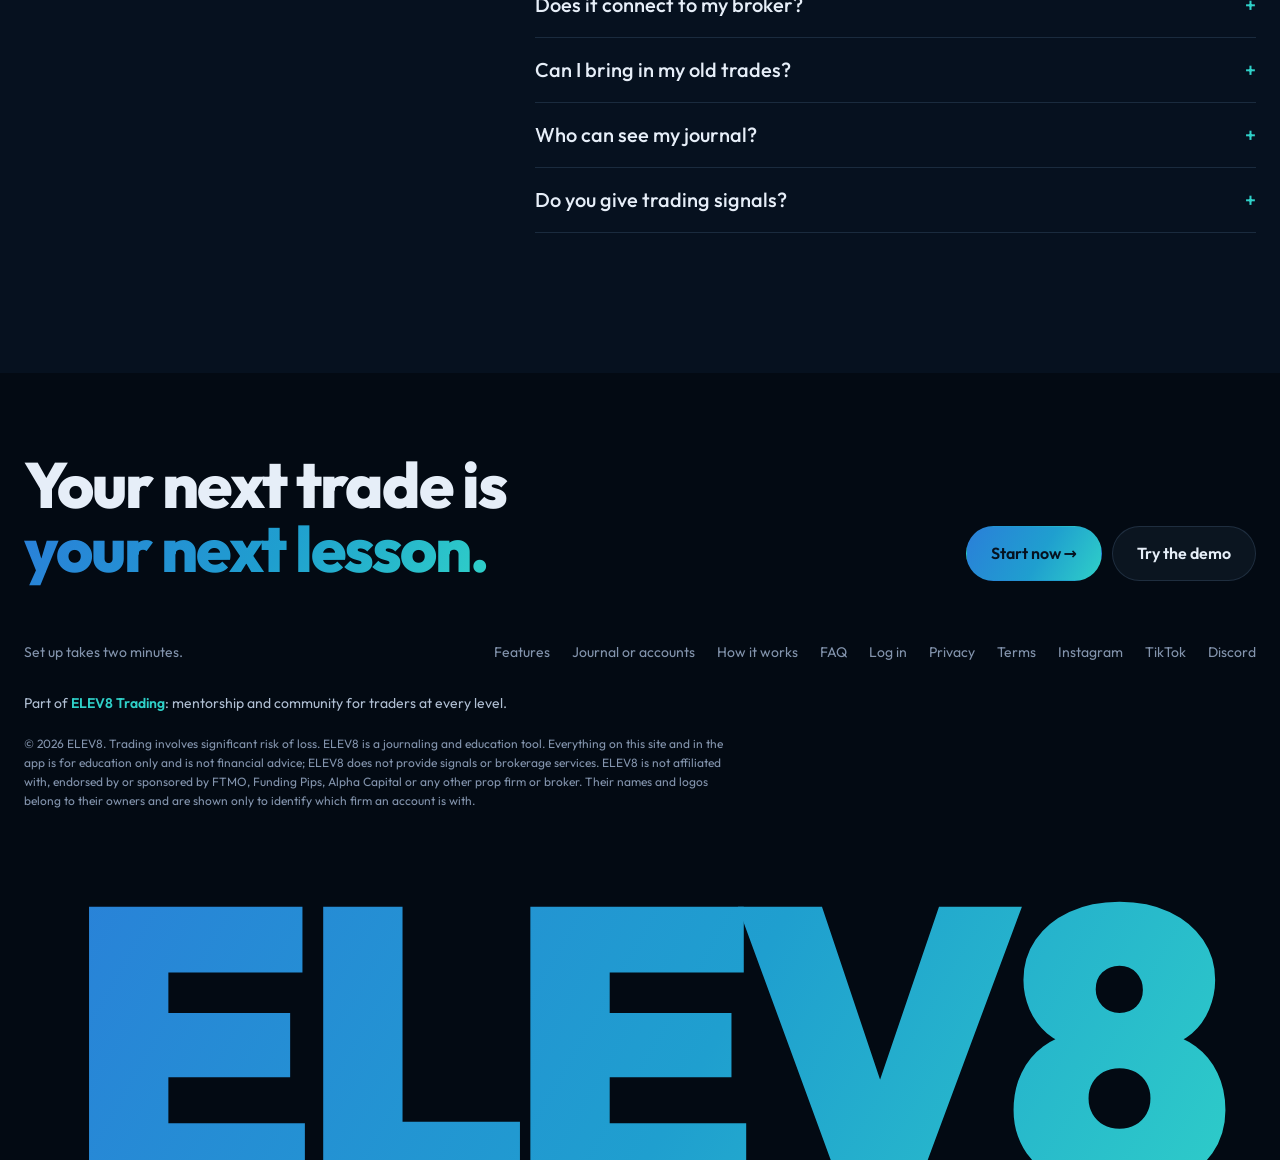
==== commit b81235d3: "Demo journal: rename the example live account to Live 10K Removes the broker name from the demo data" ====
--- a/docs/index.html
+++ b/docs/index.html
@@ -2,7 +2,7 @@
 <html lang="en" class="hosted">
 <head>
 <meta charset="utf-8">
-<meta http-equiv="Content-Security-Policy" content="default-src 'self'; script-src 'self' 'sha256-nQVHNu0WE5DJLwIZORXJhYY7748R28jB2YKYSUaYlsM=' 'sha256-CfnI8CV1cqIZOSAHe8AC3qZMdubvF1saGTDjjIWeCSc=' 'sha256-krVT6bWjdQW5XYFjU4PiqvoltU48V4tcCgIKdKc7EbA=' 'sha256-FGcmVuy+PgMmFzURK4RbDXxIjwLiCVnpHRUwoGQFYeQ=' 'sha256-JvfXQl57NMHbKW05BtX+049N6tFuDpipeJe25lFT6lQ=' 'sha256-JpV2HLgPvhSLEn3l9xrEvhx3FmtbH6ehNKxXW2+wxj8=' https://static.cloudflareinsights.com https://challenges.cloudflare.com; style-src 'self' 'unsafe-inline'; font-src 'self' data:; img-src 'self' data: blob: https:; connect-src 'self' https://jkxcoebilwcqeeziqhwn.supabase.co blob: https://cloudflareinsights.com; worker-src 'self' blob:; manifest-src 'self'; frame-src https://challenges.cloudflare.com; object-src 'none'; base-uri 'self'; form-action 'self'; upgrade-insecure-requests">
+<meta http-equiv="Content-Security-Policy" content="default-src 'self'; script-src 'self' 'sha256-nQVHNu0WE5DJLwIZORXJhYY7748R28jB2YKYSUaYlsM=' 'sha256-UH3tLkI/vLYUFSjwqLOHXMKN5aewz23q6TR9bEFnYWE=' 'sha256-krVT6bWjdQW5XYFjU4PiqvoltU48V4tcCgIKdKc7EbA=' 'sha256-FGcmVuy+PgMmFzURK4RbDXxIjwLiCVnpHRUwoGQFYeQ=' 'sha256-JvfXQl57NMHbKW05BtX+049N6tFuDpipeJe25lFT6lQ=' 'sha256-TIfIeQZTMbGIzM/1BfNlUtbtkXjRc/3XJqpCygyidcc=' https://static.cloudflareinsights.com https://challenges.cloudflare.com; style-src 'self' 'unsafe-inline'; font-src 'self' data:; img-src 'self' data: blob: https:; connect-src 'self' https://jkxcoebilwcqeeziqhwn.supabase.co blob: https://cloudflareinsights.com; worker-src 'self' blob:; manifest-src 'self'; frame-src https://challenges.cloudflare.com; object-src 'none'; base-uri 'self'; form-action 'self'; upgrade-insecure-requests">
 <script>if (window.top !== window.self) { document.documentElement.style.display = "none"; try { window.top.location.replace(window.location.href); } catch (e) {} }</script>
 <meta name="viewport" content="width=device-width, initial-scale=1, viewport-fit=cover">
 <meta property="og:type" content="website">
@@ -12,7 +12,7 @@
 <meta property="og:image" content="https://elev8tradingjournal.com/home/img/overview-desk.jpg">
 <meta property="og:url" content="https://elev8tradingjournal.com/">
 <meta name="twitter:card" content="summary_large_image">
-<script>window.ELEV8_BUILD = "fd38ff1cca";</script>
+<script>window.ELEV8_BUILD = "12867d9c02";</script>
 <script>
   // elev8tradingjournal.com shows the homepage, except for people who are signed in on this device (their
   // journal opens straight away) and someone keeping a journal on this device without an account. The installed
@@ -3059,7 +3059,7 @@
 function demoJournal() {
   let seed = 8; const rnd = () => (seed = (seed * 16807) % 2147483647) / 2147483647, pick = a => a[Math.floor(rnd() * a.length)];
   const z = n => String(n).padStart(2, "0"), iso = d => d.getFullYear() + "-" + z(d.getMonth() + 1) + "-" + z(d.getDate());
-  const live = { id: "demo-live", type: "Live", broker: "Vantage", platform: "MetaTrader 5", size: 10000, name: "Vantage Live" };
+  const live = { id: "demo-live", type: "Live", broker: "", platform: "MetaTrader 5", size: 10000, name: "Live 10K" };
   const challenge = { id: "demo-challenge", type: "Prop firm", firm: "FTMO", program: "ftmo-2step", phase: "Challenge", size: 100000, broker: "", platform: "MetaTrader 5", name: "100K Challenge" };
   const funded = { id: "demo-funded", type: "Prop firm", firm: "FTMO", program: "ftmo-2step", phase: "FTMO Account", size: 50000, broker: "", platform: "MetaTrader 5", name: "Funded 50K", startDate: "",
     payouts: [] };
@@ -5990,7 +5990,7 @@
   const n = parseFloat(s);
   return Number.isFinite(n) ? (neg ? -Math.abs(n) : n) : null;
 }
-// The Account column from an export ("Vantage Live", "FTMO 100K Challenge"…) back to the account it names.
+// The Account column from an export ("Live 10K", "FTMO 100K Challenge"…) back to the account it names.
 function accountByLabel(v) {
   const want = String(v || "").trim().toLowerCase();
   if (!want) return "";
